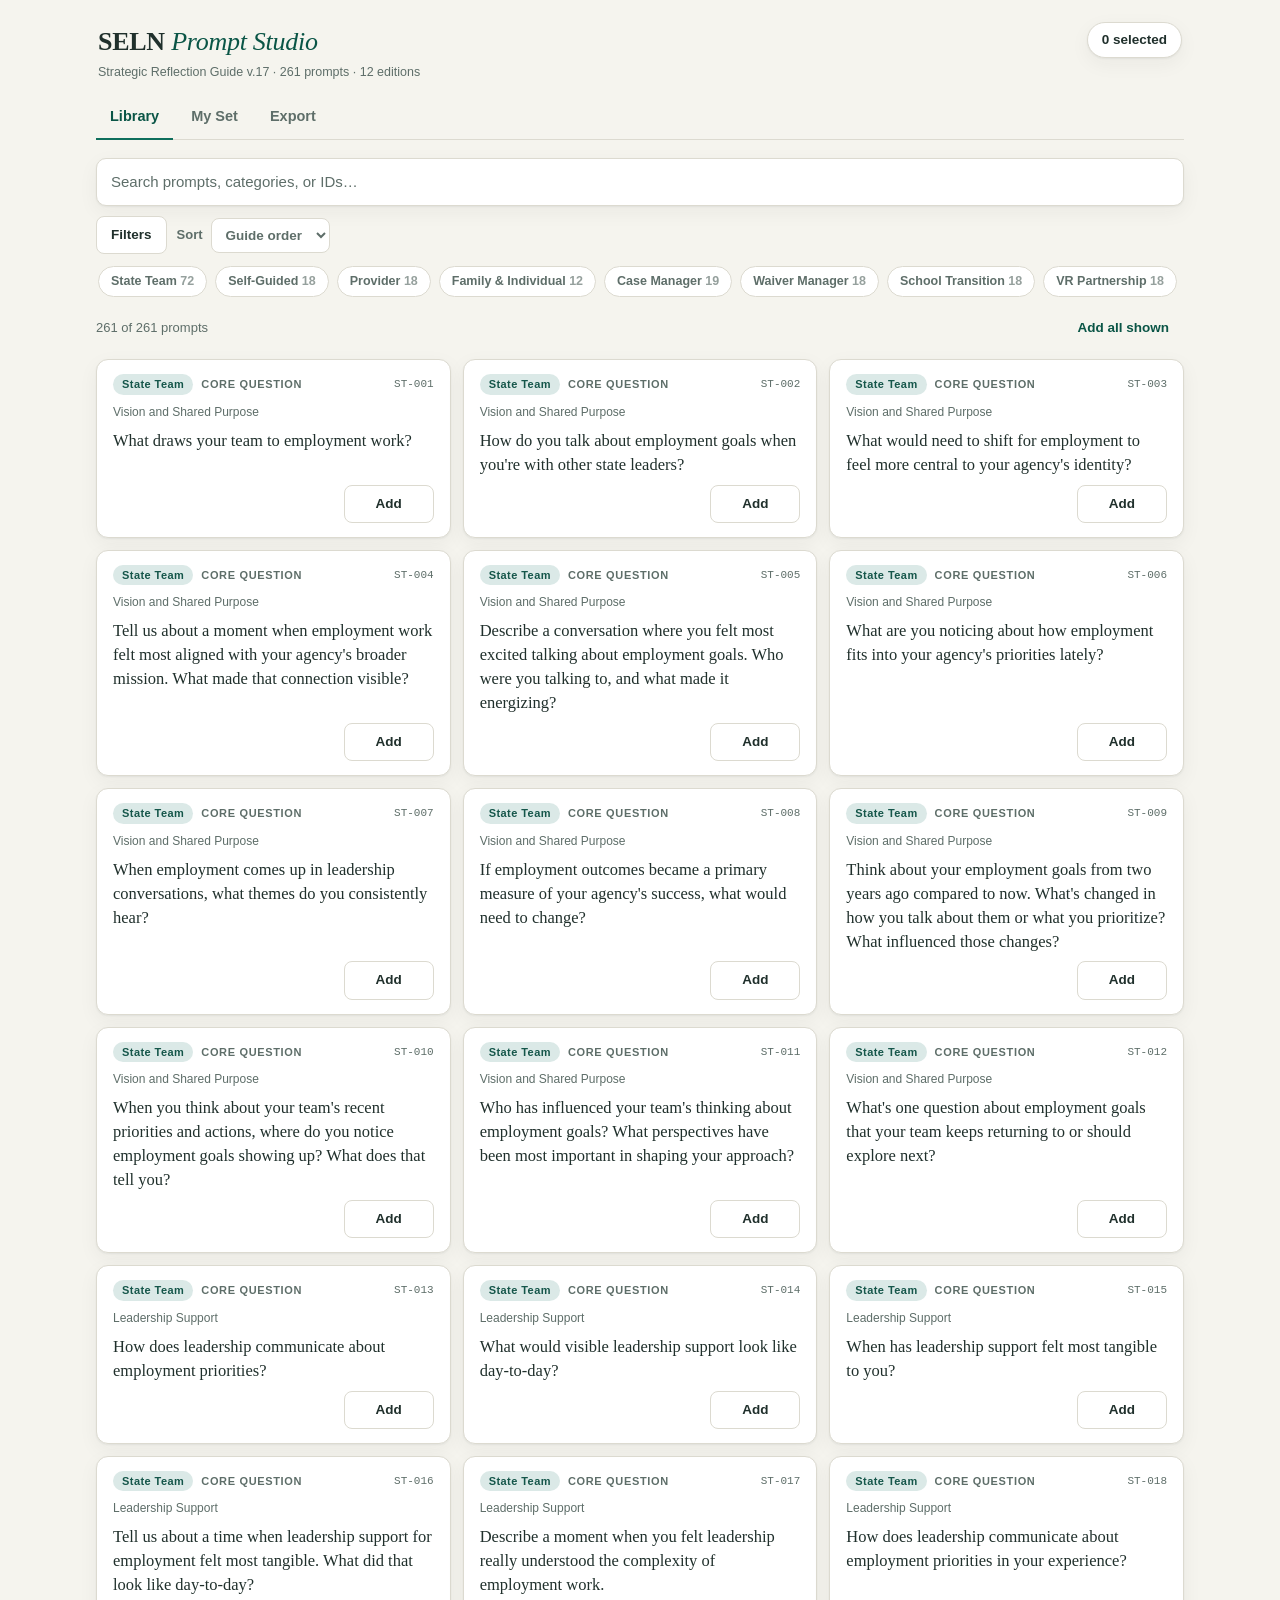
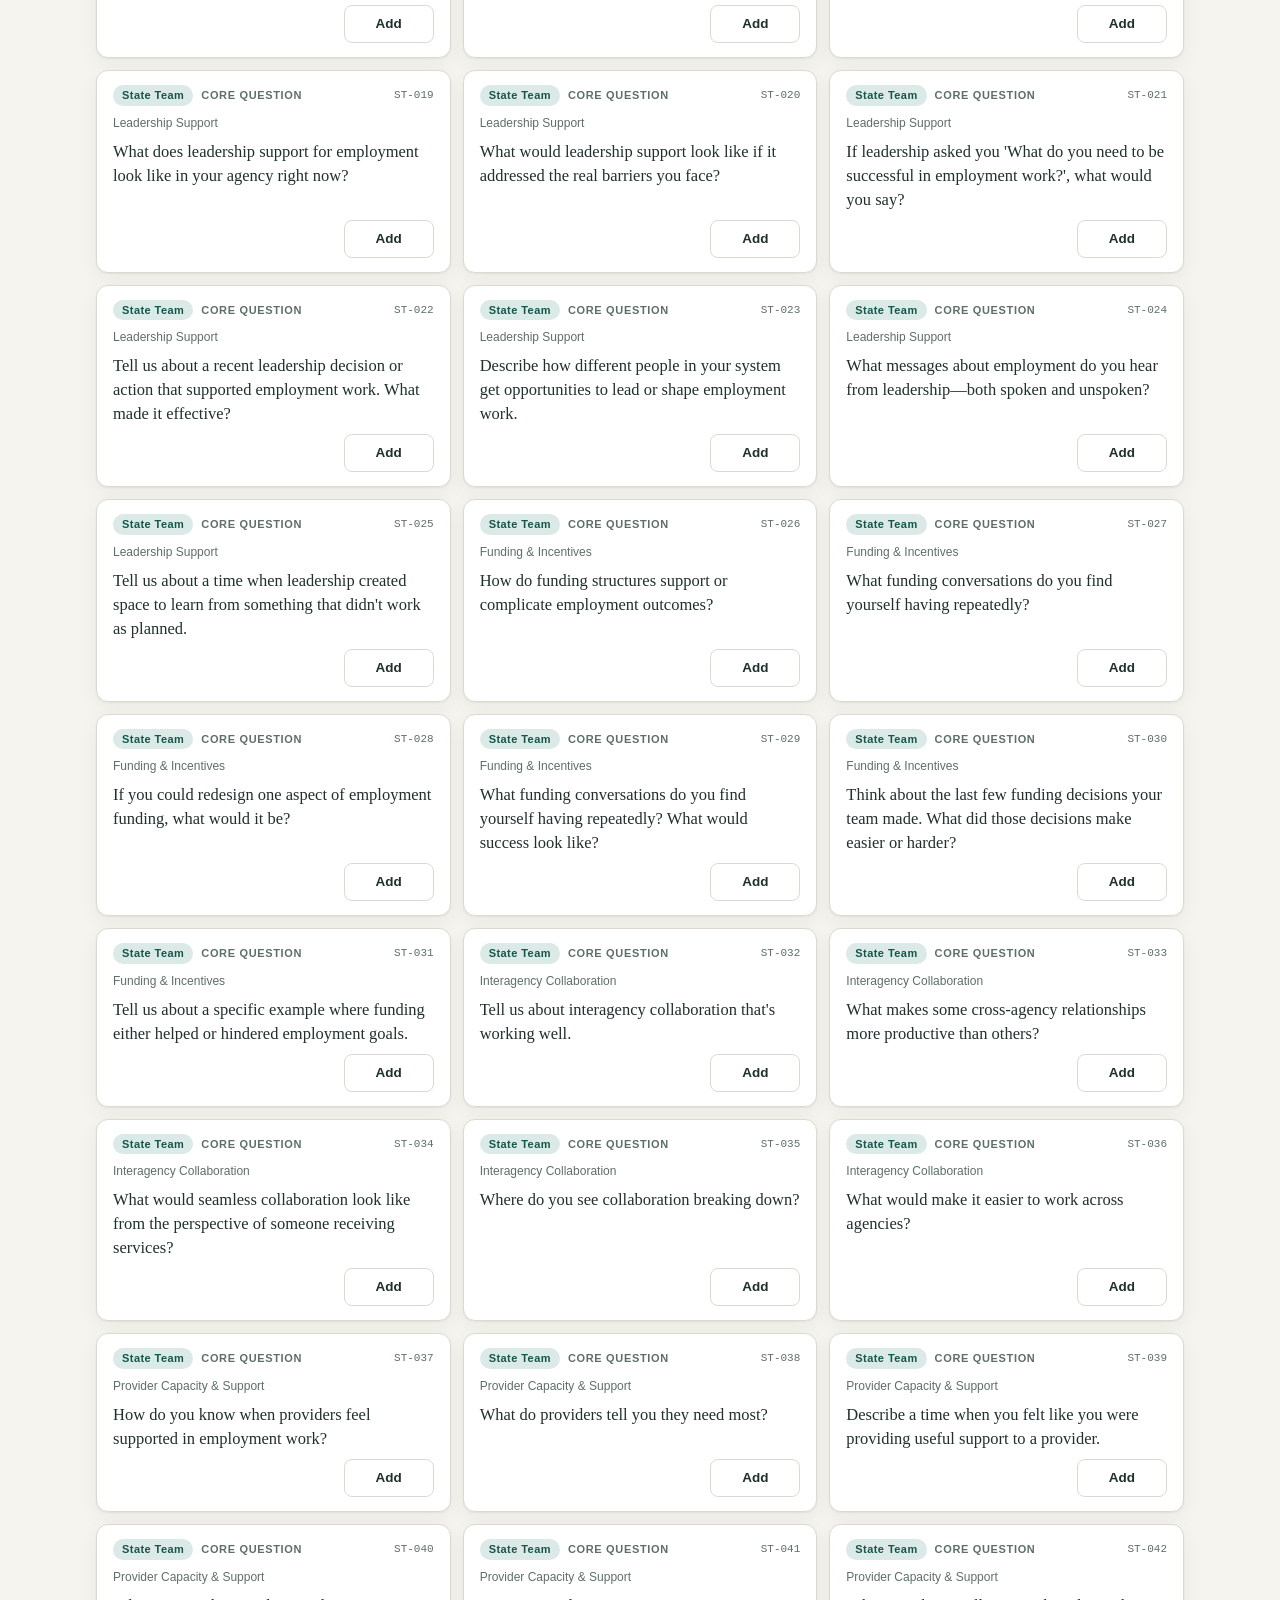
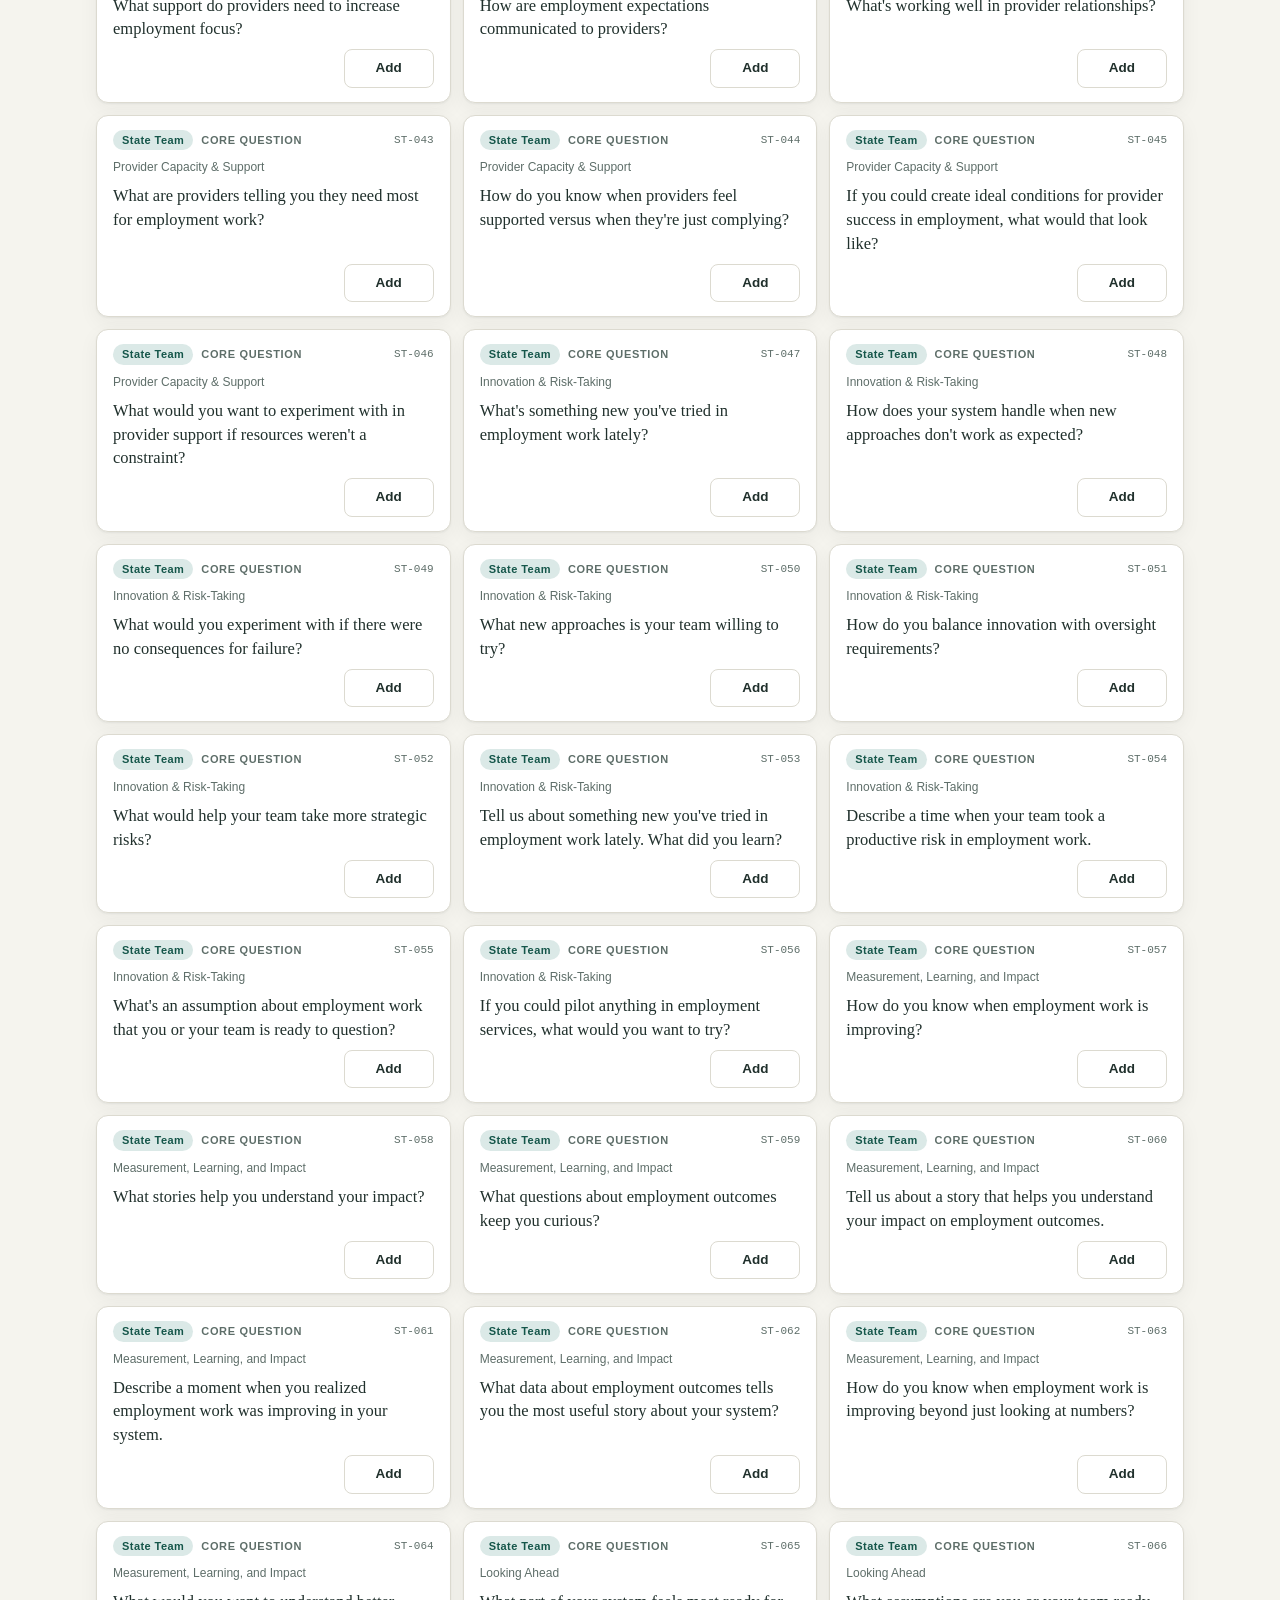
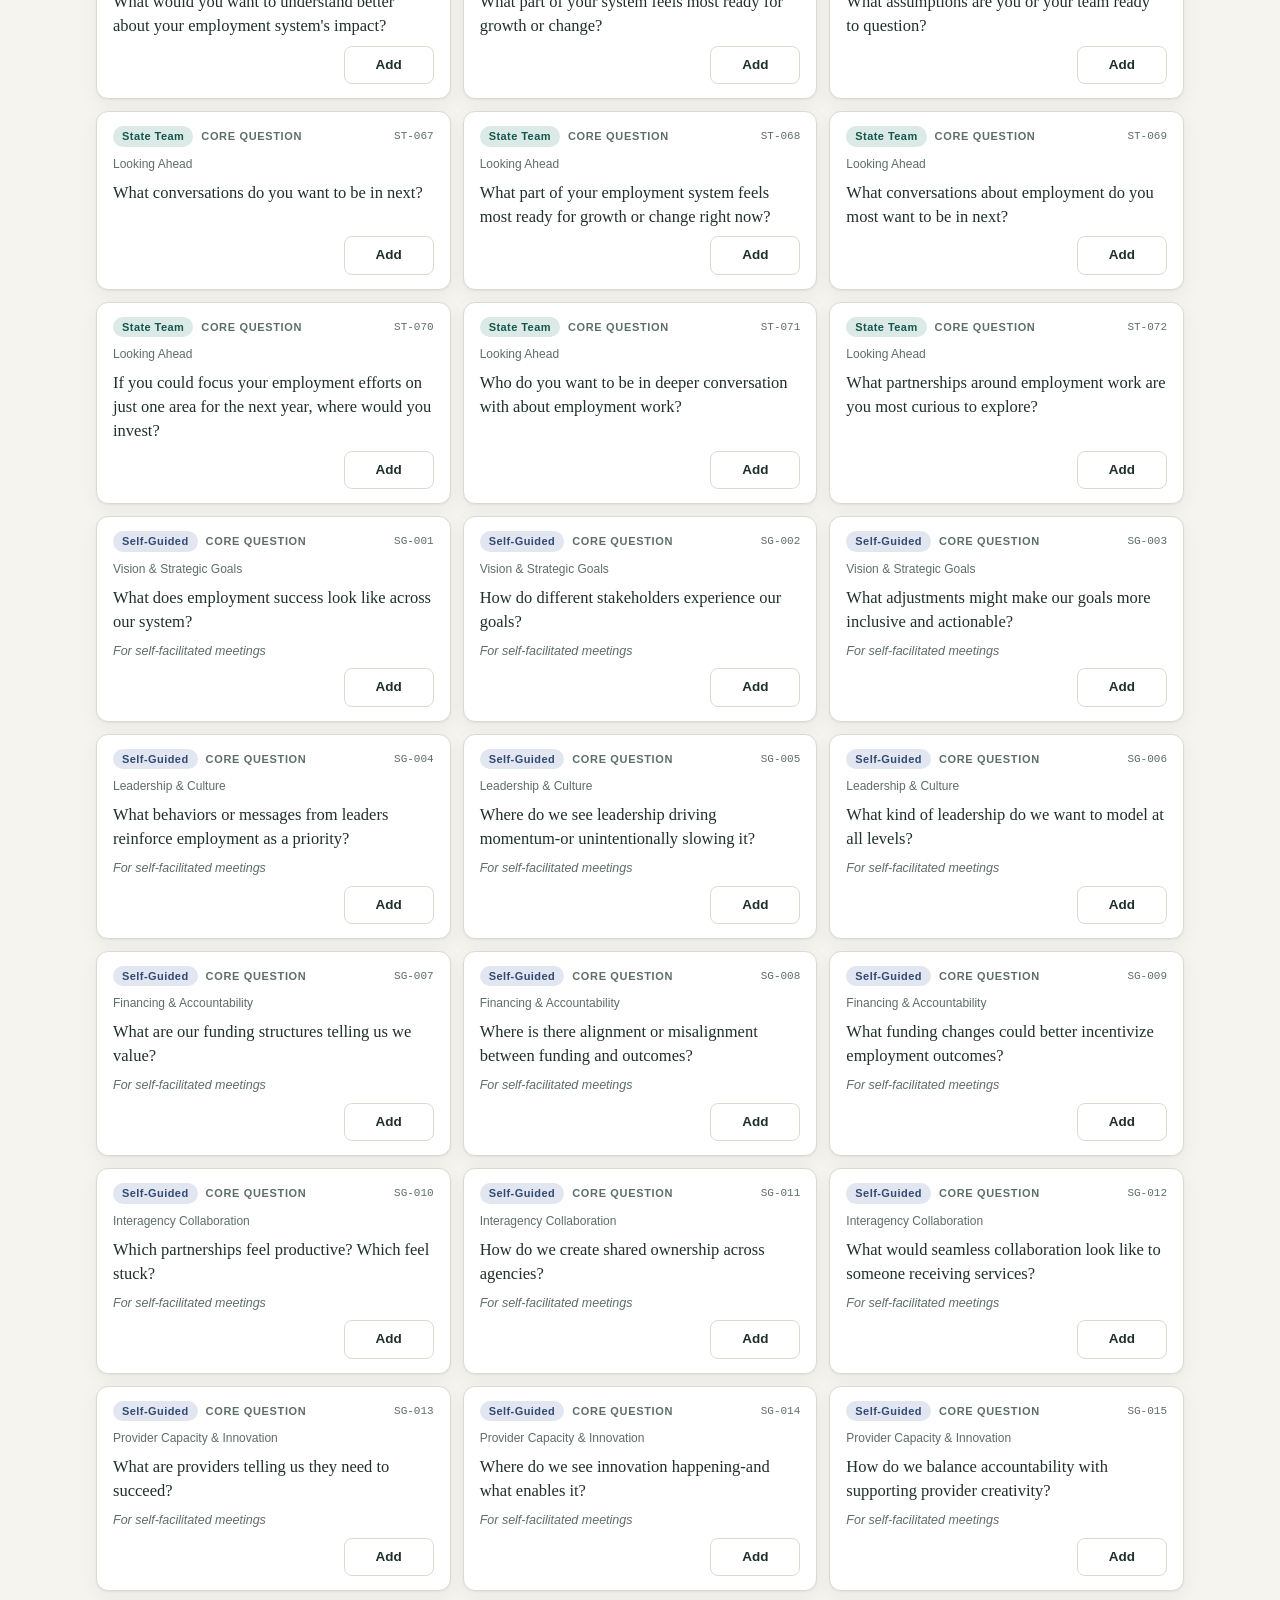
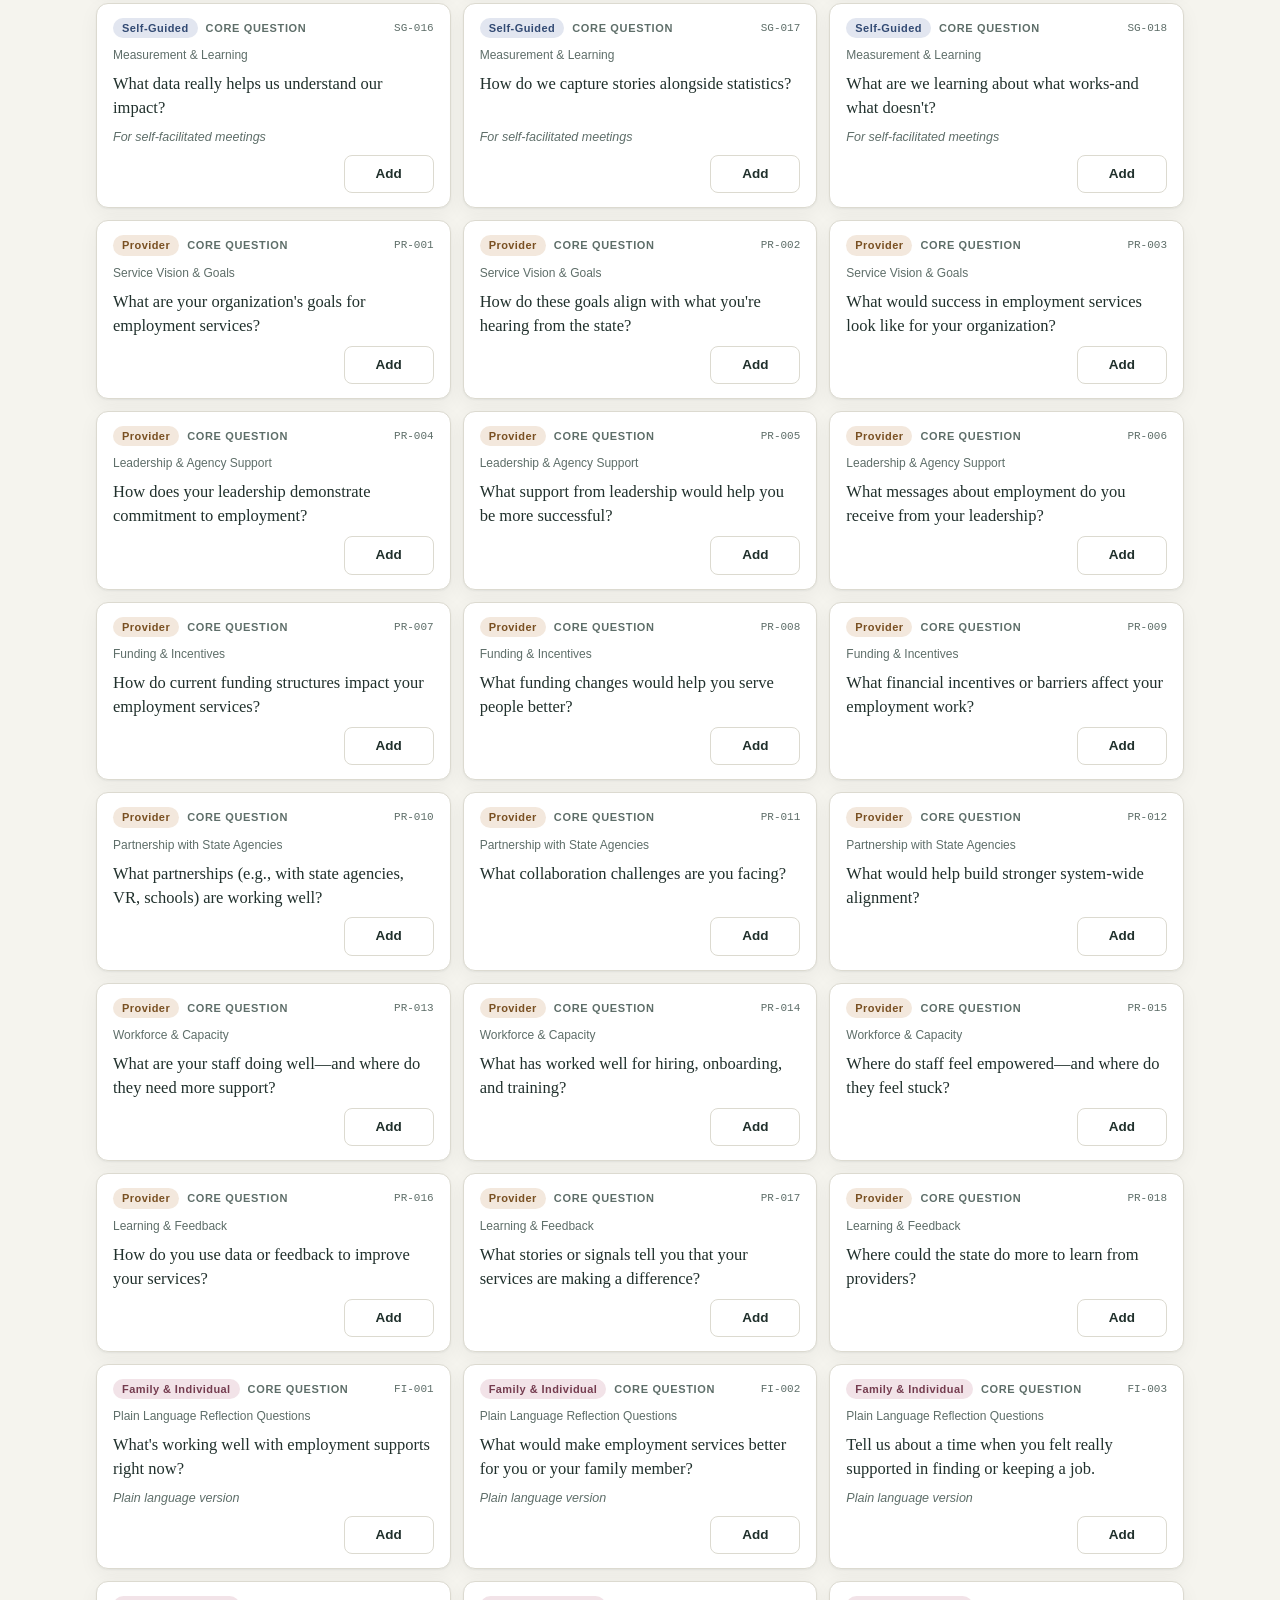
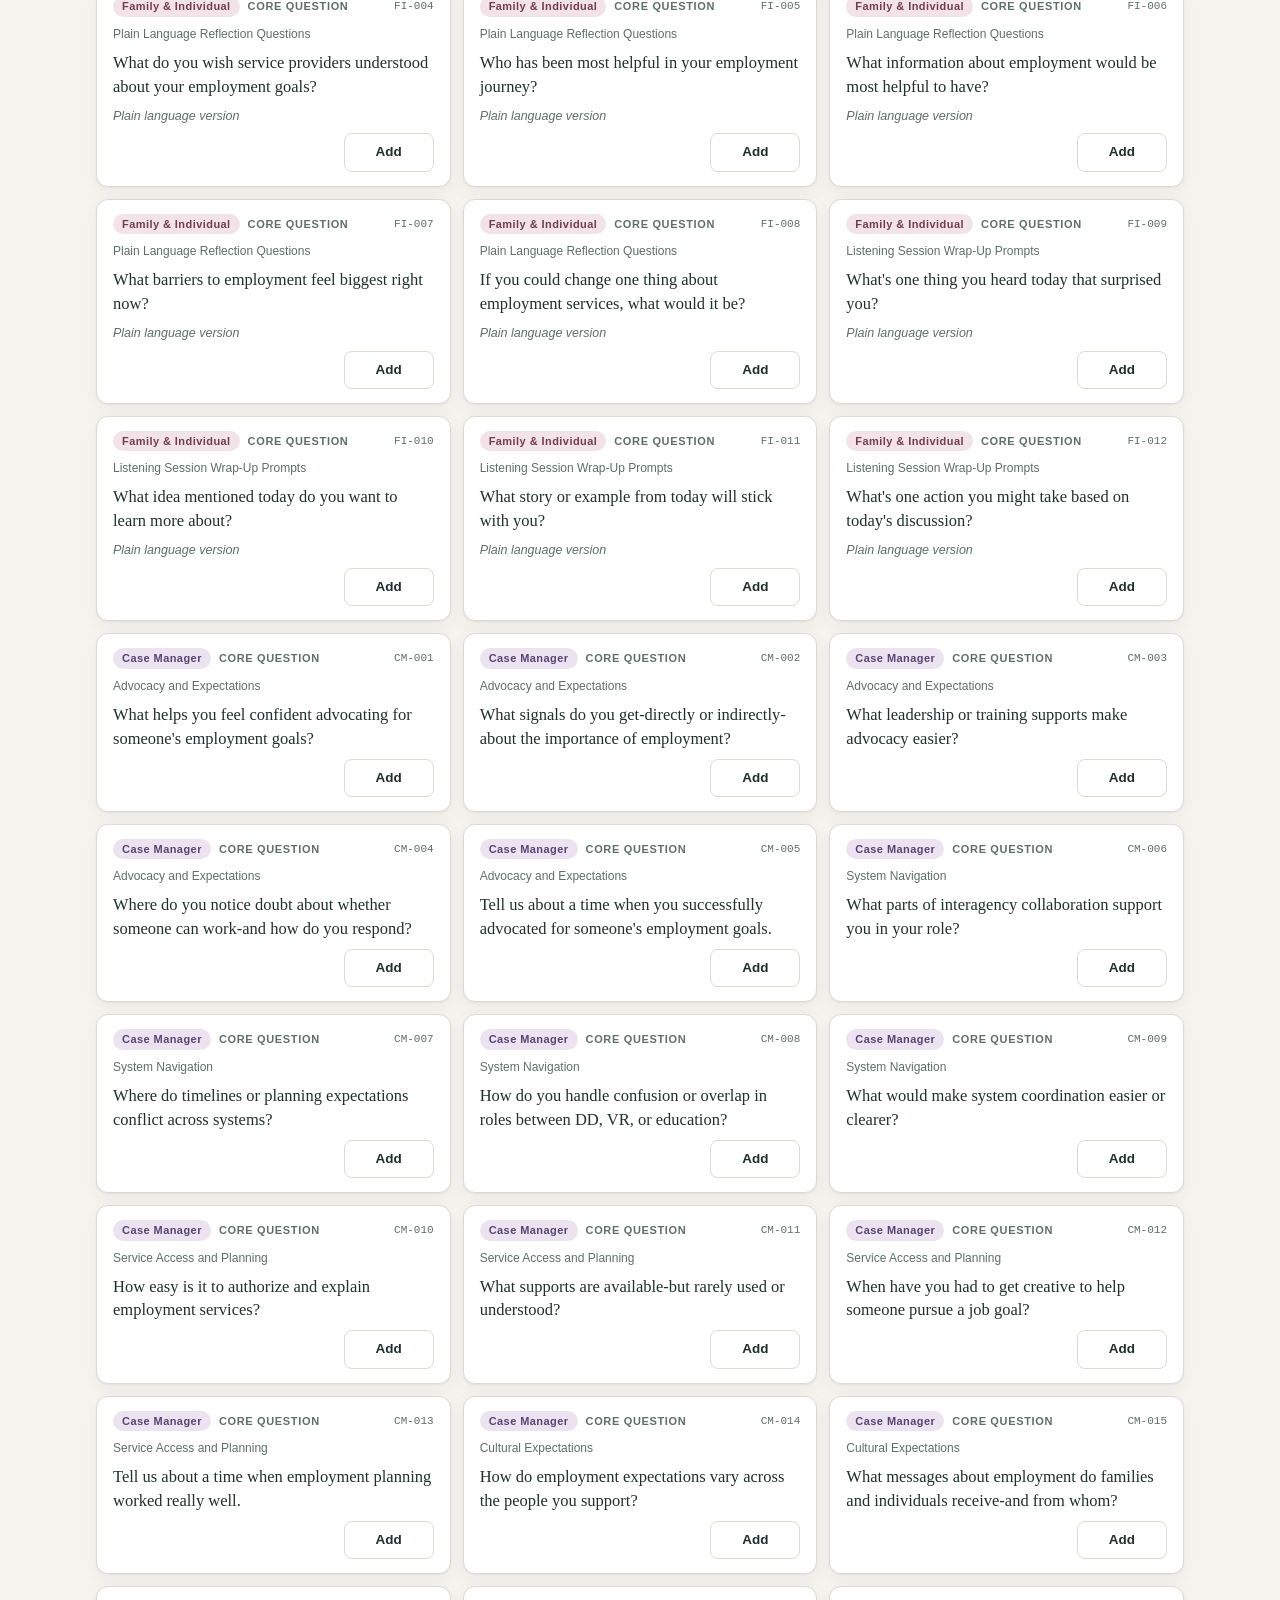
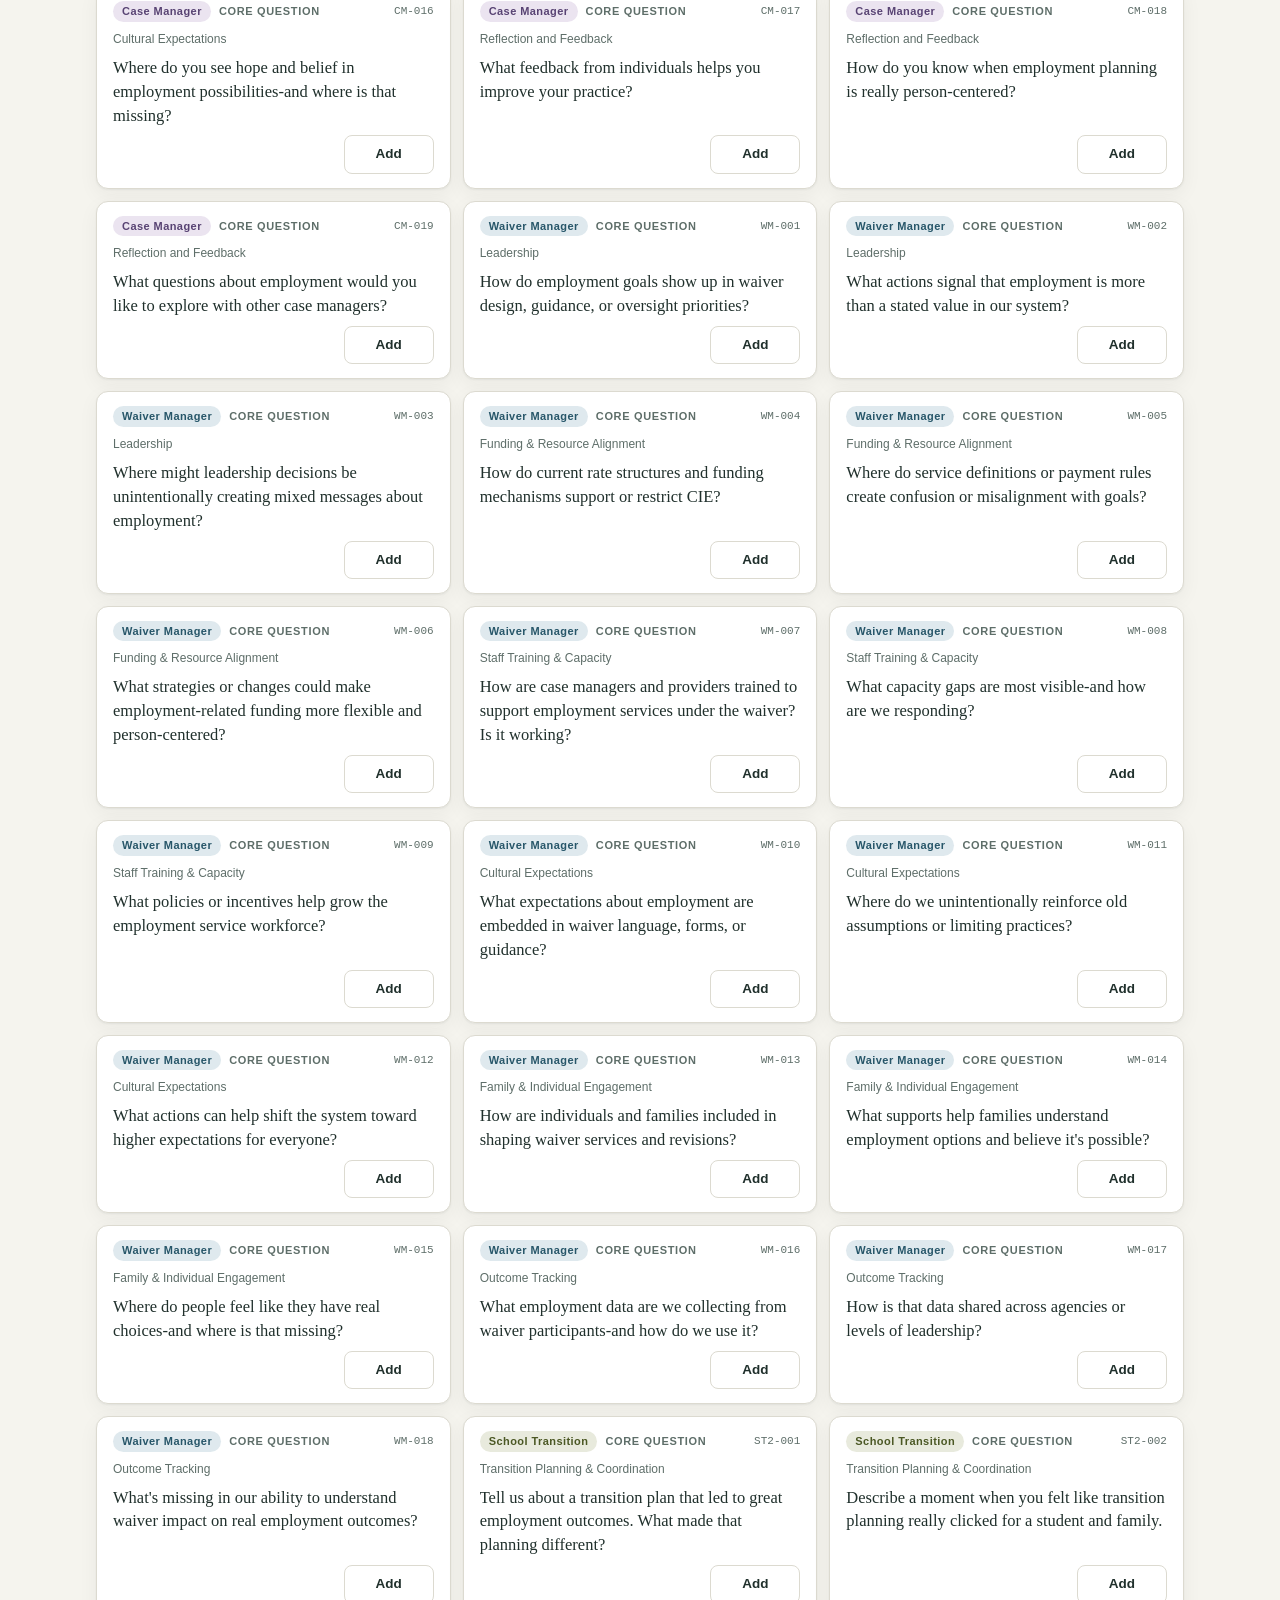
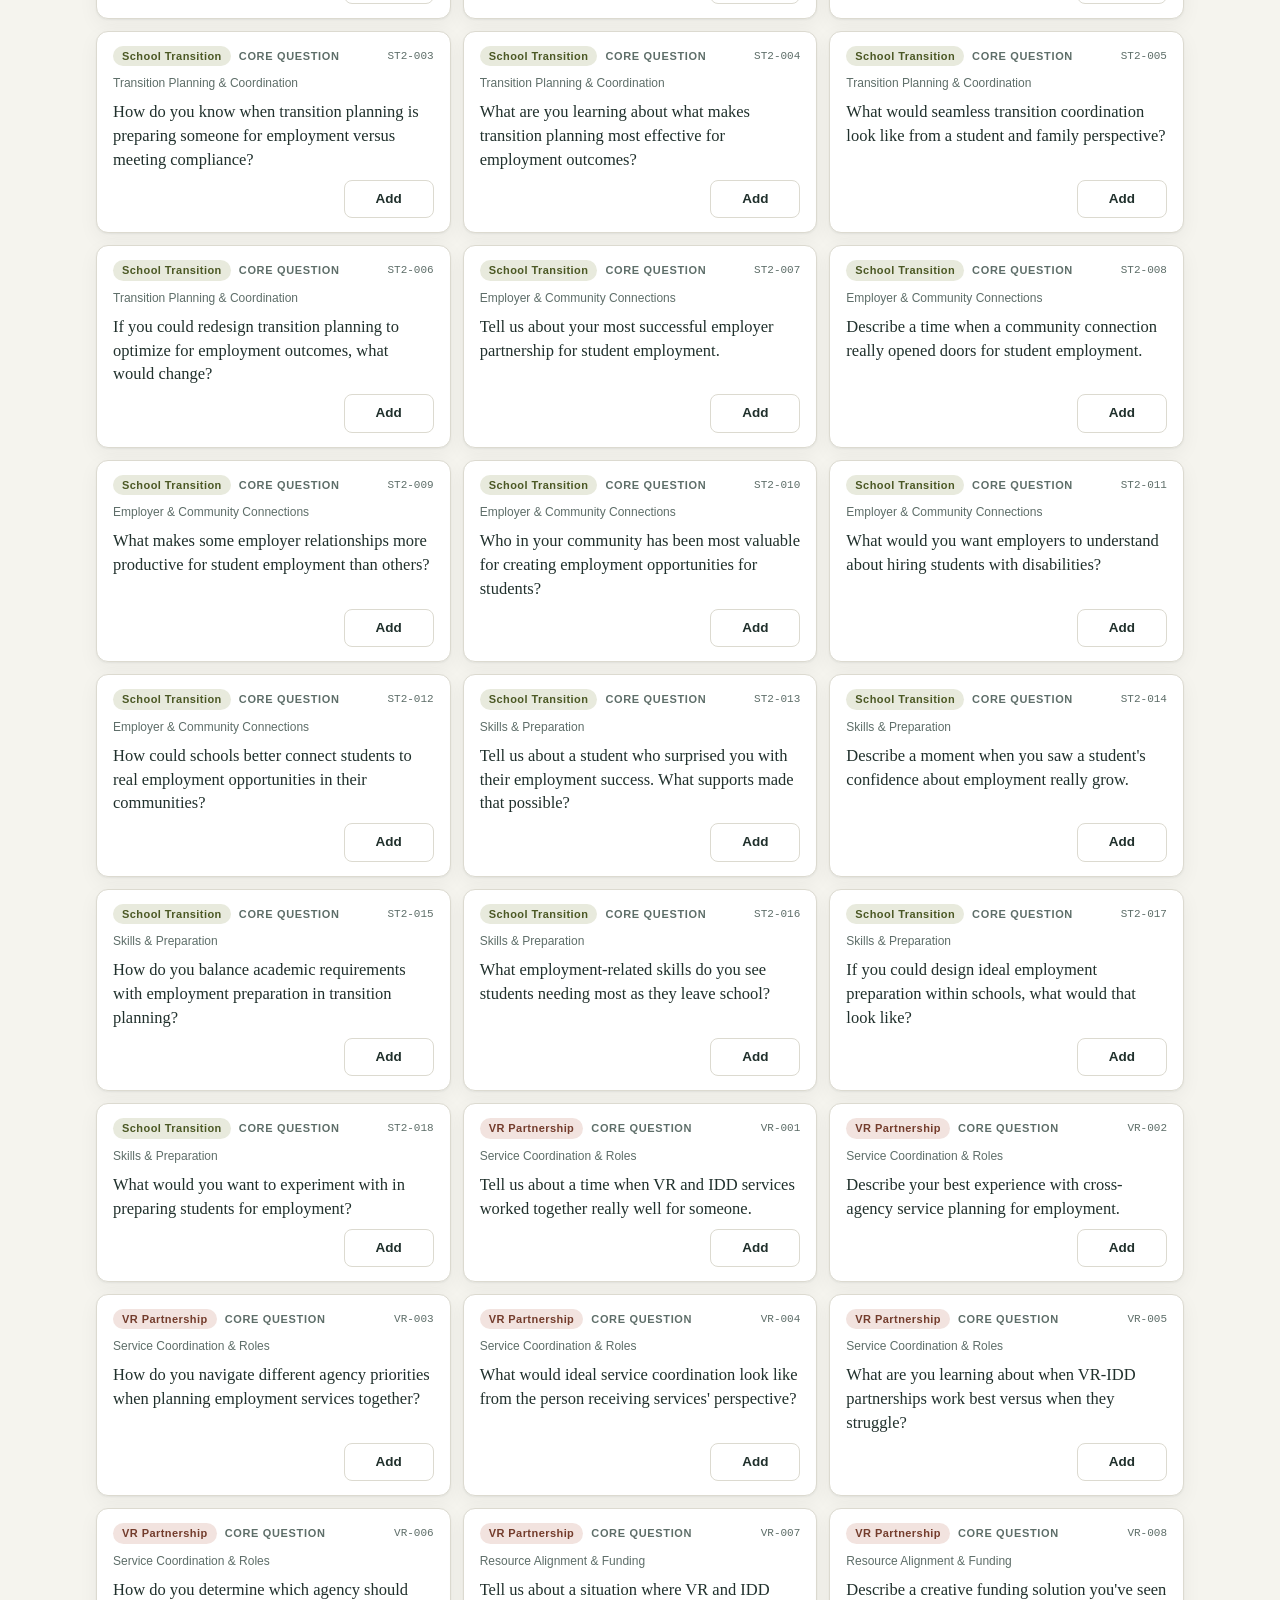
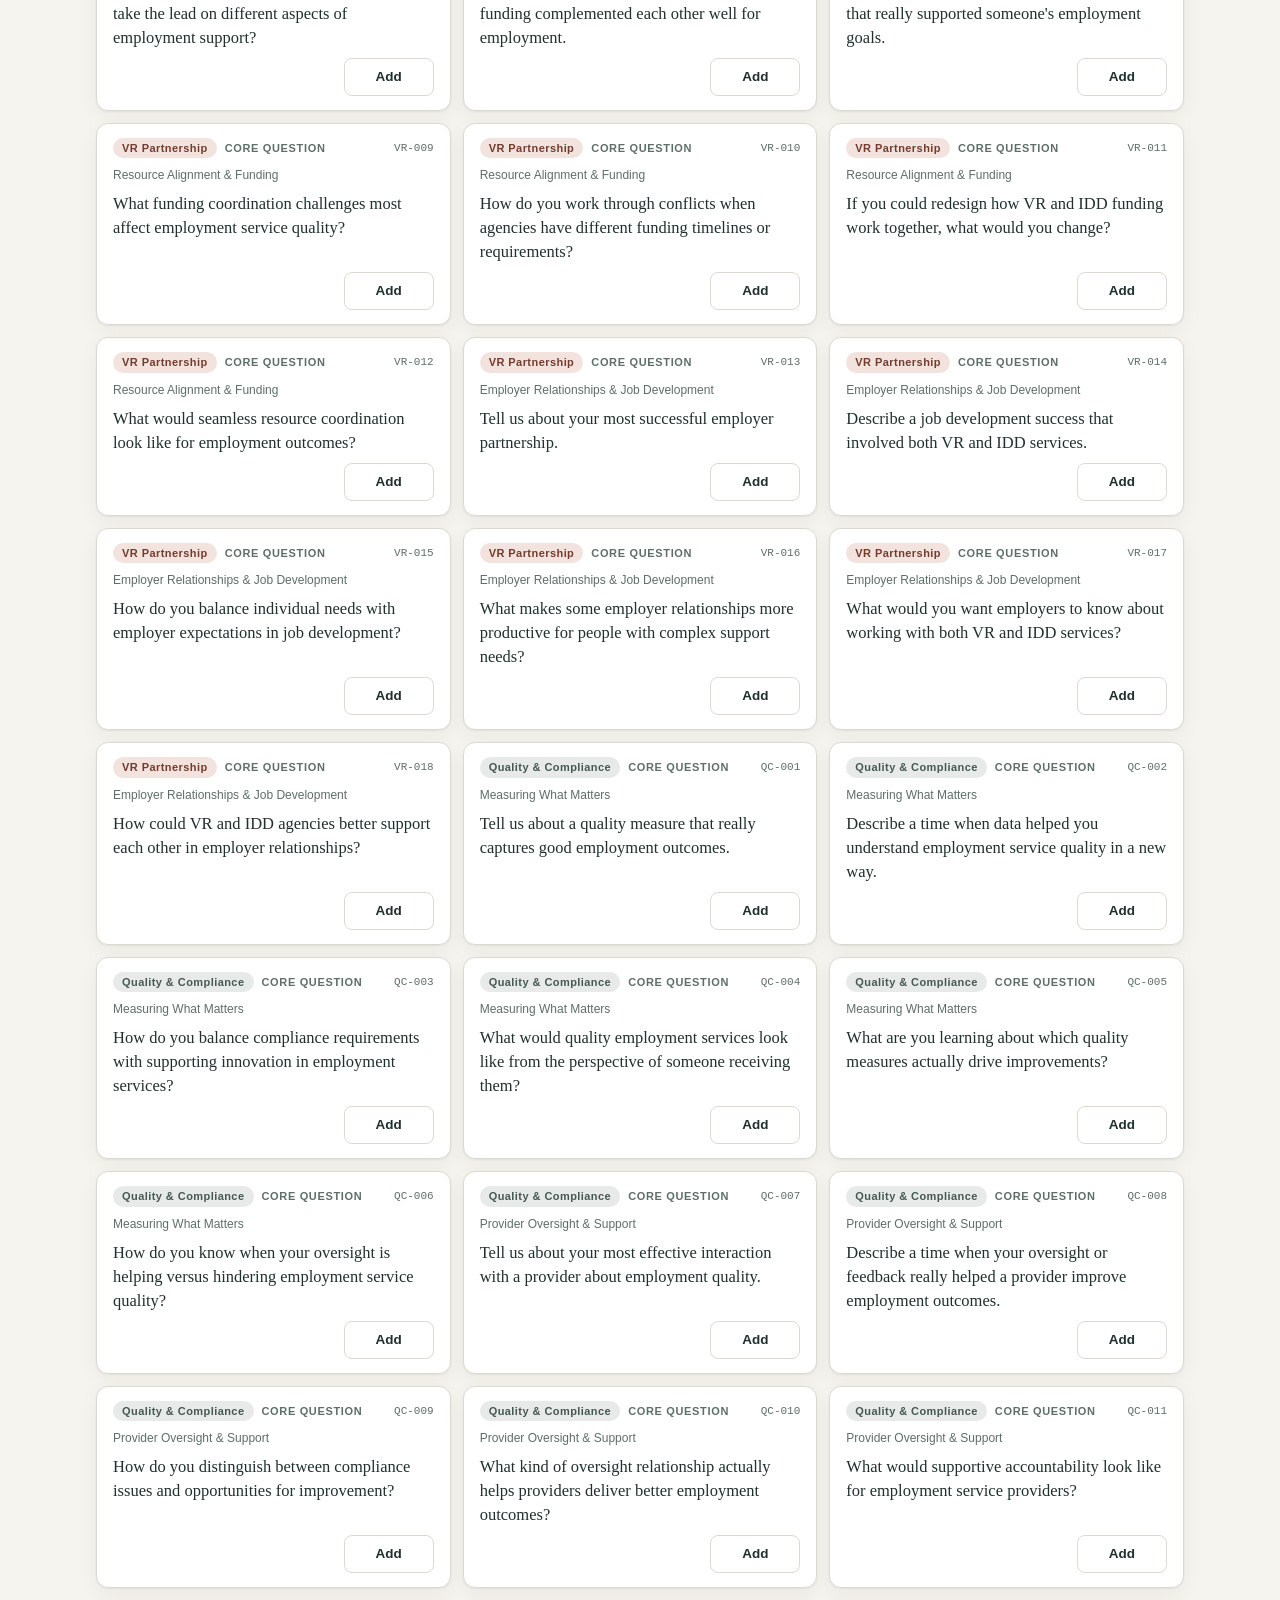
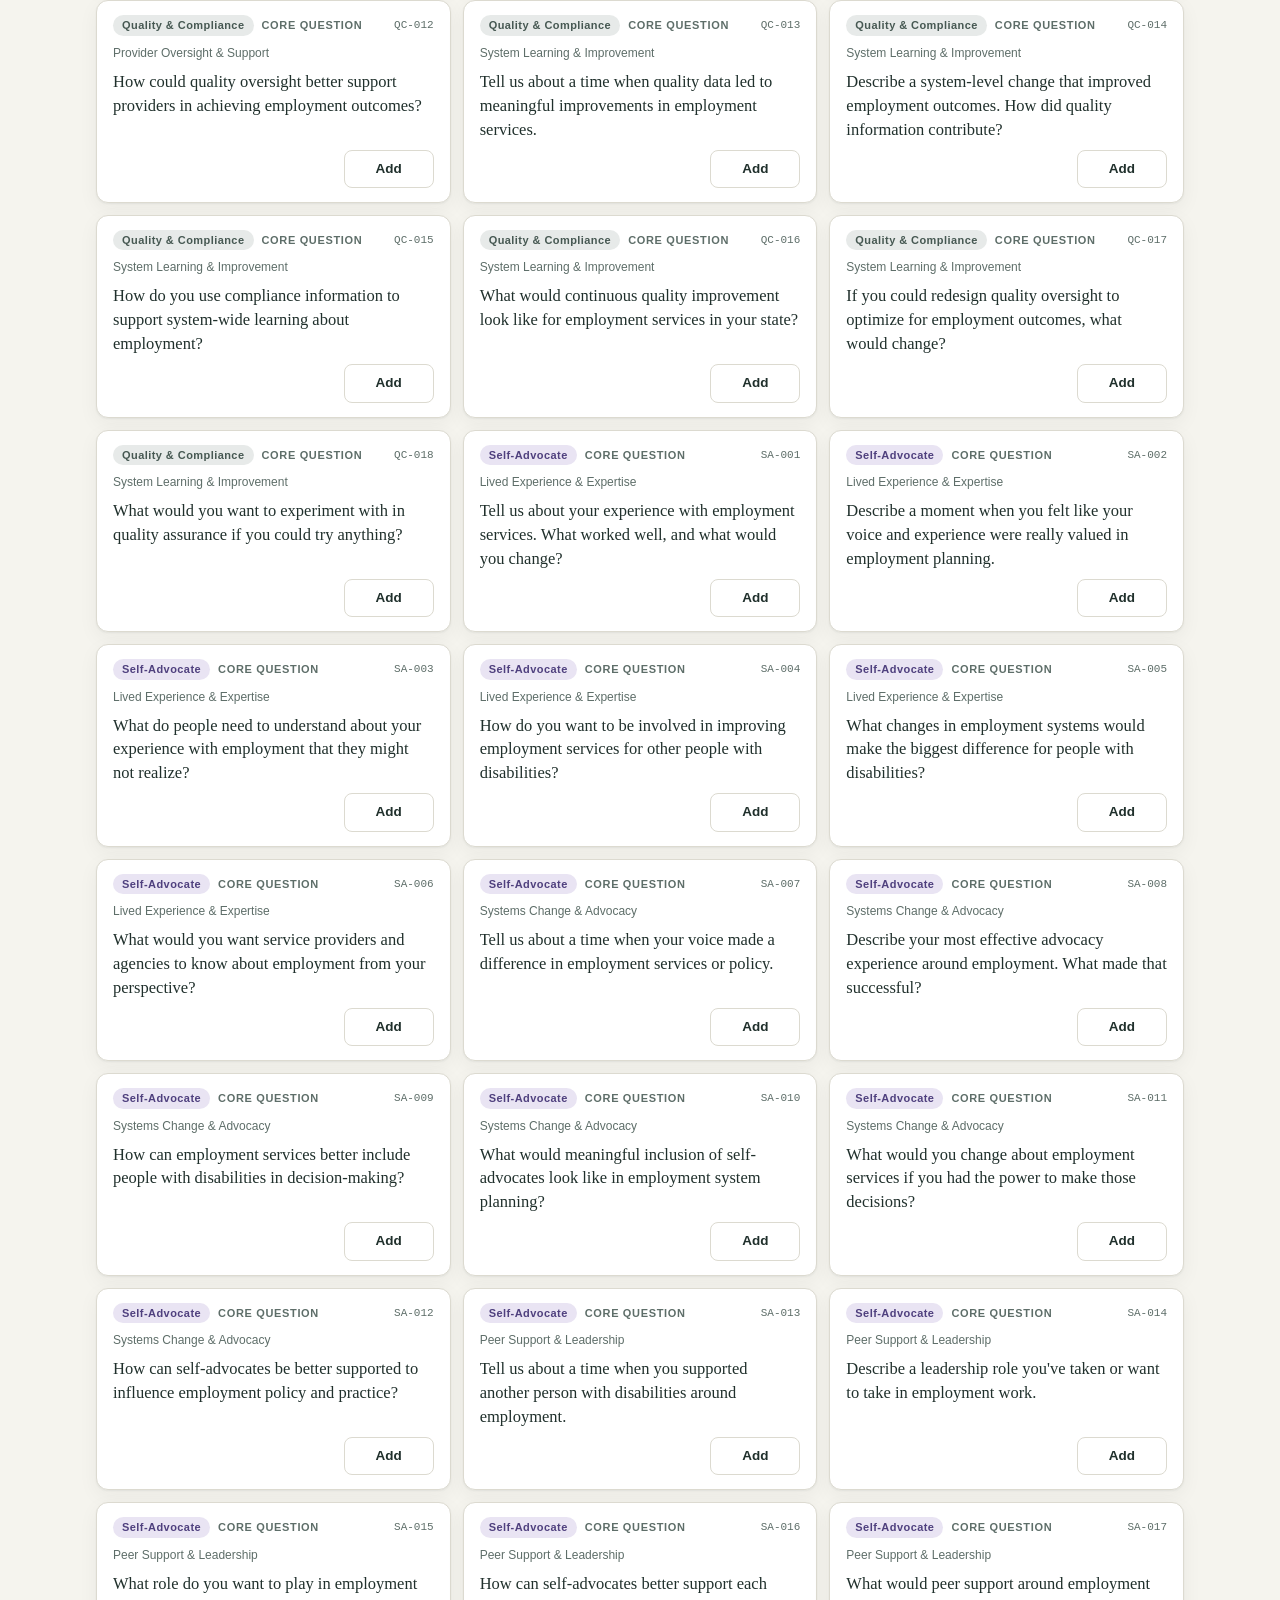
==== index.html @ 2772e8ee "Add SELN Prompt Studio: browse, select, and export reflection prompts Single-file web app over the S" ====
<!doctype html>
<html lang="en">
<head>
<meta charset="utf-8">
<meta name="viewport" content="width=device-width, initial-scale=1">
<title>SELN Prompt Studio</title>
<style>
/* SELN Prompt Studio — design tokens + layout */

:root {
  --paper: #F5F4EE;
  --card: #FFFFFF;
  --ink: #20302C;
  --mute: #5E6E69;
  --line: #DCDAD0;
  --accent: #0E6E5C;
  --accent-strong: #0A5546;
  --accent-soft: rgba(14, 110, 92, 0.09);
  --amber: #B0641C;
  --danger: #A6432C;
  --shadow: 0 1px 2px rgba(32, 48, 44, 0.06), 0 6px 20px rgba(32, 48, 44, 0.05);
  --serif: Georgia, "Iowan Old Style", "Times New Roman", serif;
  --sans: -apple-system, BlinkMacSystemFont, "Segoe UI", Roboto, "Helvetica Neue", Arial, sans-serif;
  --mono: ui-monospace, "SF Mono", Menlo, Consolas, monospace;
}

@media (prefers-color-scheme: dark) {
  :root {
    --paper: #141917;
    --card: #1D2523;
    --ink: #E6ECE9;
    --mute: #93A39D;
    --line: #303B37;
    --accent: #4FBFA4;
    --accent-strong: #79D3BC;
    --accent-soft: rgba(79, 191, 164, 0.13);
    --amber: #D89A5A;
    --danger: #D97F66;
    --shadow: 0 1px 2px rgba(0, 0, 0, 0.35), 0 6px 20px rgba(0, 0, 0, 0.28);
  }
}

:root[data-theme="dark"] {
  --paper: #141917;
  --card: #1D2523;
  --ink: #E6ECE9;
  --mute: #93A39D;
  --line: #303B37;
  --accent: #4FBFA4;
  --accent-strong: #79D3BC;
  --accent-soft: rgba(79, 191, 164, 0.13);
  --amber: #D89A5A;
  --danger: #D97F66;
  --shadow: 0 1px 2px rgba(0, 0, 0, 0.35), 0 6px 20px rgba(0, 0, 0, 0.28);
}

:root[data-theme="light"] {
  --paper: #F5F4EE;
  --card: #FFFFFF;
  --ink: #20302C;
  --mute: #5E6E69;
  --line: #DCDAD0;
  --accent: #0E6E5C;
  --accent-strong: #0A5546;
  --accent-soft: rgba(14, 110, 92, 0.09);
  --amber: #B0641C;
  --danger: #A6432C;
  --shadow: 0 1px 2px rgba(32, 48, 44, 0.06), 0 6px 20px rgba(32, 48, 44, 0.05);
}

* { box-sizing: border-box; }

/* keep the hidden attribute authoritative even when a rule sets display */
[hidden] { display: none !important; }

html, body { margin: 0; padding: 0; }

body {
  background: var(--paper);
  color: var(--ink);
  font-family: var(--sans);
  font-size: 15px;
  line-height: 1.5;
  -webkit-font-smoothing: antialiased;
}

button, input, select, textarea { font: inherit; color: inherit; }

:focus-visible { outline: 2px solid var(--accent); outline-offset: 2px; }

@media (prefers-reduced-motion: reduce) {
  *, *::before, *::after { transition: none !important; animation: none !important; }
}

.shell { max-width: 1120px; margin: 0 auto; padding: 0 16px 96px; }

/* ---------- header + tabs ---------- */

.top {
  display: flex;
  align-items: flex-start;
  justify-content: space-between;
  gap: 12px;
  padding: 22px 2px 14px;
}

.brand-name {
  font-family: var(--serif);
  font-size: 26px;
  font-weight: 700;
  letter-spacing: -0.01em;
}

.brand-name em { font-style: italic; font-weight: 400; color: var(--accent-strong); }

.brand-sub { font-size: 12.5px; color: var(--mute); margin-top: 2px; }

.count-pill {
  border: 1px solid var(--line);
  background: var(--card);
  border-radius: 999px;
  padding: 7px 14px;
  font-weight: 600;
  font-size: 13.5px;
  cursor: pointer;
  white-space: nowrap;
  box-shadow: var(--shadow);
}

.count-pill.has-items { border-color: var(--accent); color: var(--accent-strong); }

.tabs {
  display: flex;
  gap: 4px;
  border-bottom: 1px solid var(--line);
  margin-bottom: 18px;
}

.tab {
  appearance: none;
  border: 0;
  background: none;
  padding: 10px 14px;
  font-weight: 600;
  font-size: 14.5px;
  color: var(--mute);
  cursor: pointer;
  border-bottom: 2.5px solid transparent;
  margin-bottom: -1px;
  transition: color 0.15s;
}

.tab:hover { color: var(--ink); }

.tab.is-active { color: var(--accent-strong); border-bottom-color: var(--accent); }

.tab-count {
  display: inline-block;
  min-width: 20px;
  margin-left: 6px;
  padding: 0 6px;
  border-radius: 999px;
  background: var(--accent);
  color: #fff;
  font-size: 11.5px;
  line-height: 20px;
  text-align: center;
}

:root[data-theme="dark"] .tab-count { color: #10201B; }
@media (prefers-color-scheme: dark) { :root:not([data-theme="light"]) .tab-count { color: #10201B; } }

/* ---------- shared controls ---------- */

.btn {
  appearance: none;
  border: 1px solid var(--line);
  background: var(--card);
  color: var(--ink);
  border-radius: 8px;
  padding: 8px 14px;
  font-size: 13.5px;
  font-weight: 600;
  cursor: pointer;
  transition: border-color 0.15s, background 0.15s;
}

.btn:hover { border-color: var(--accent); }

.btn-primary {
  background: var(--accent);
  border-color: var(--accent);
  color: #fff;
}

:root[data-theme="dark"] .btn-primary { color: #10201B; }
@media (prefers-color-scheme: dark) { :root:not([data-theme="light"]) .btn-primary { color: #10201B; } }

.btn-primary:hover { background: var(--accent-strong); border-color: var(--accent-strong); }

.btn-ghost { border-color: transparent; background: none; color: var(--accent-strong); }

.btn-danger-ghost { border-color: transparent; background: none; color: var(--danger); }

.btn-big { padding: 12px 22px; font-size: 15px; }

.btn:disabled { opacity: 0.45; cursor: not-allowed; }

.icon-btn { padding: 6px 10px; line-height: 1; }

.select {
  border: 1px solid var(--line);
  background: var(--card);
  border-radius: 8px;
  padding: 8px 10px;
  font-size: 13.5px;
}

.view-title { font-family: var(--serif); font-size: 24px; margin: 4px 0 2px; }

.view-sub { color: var(--mute); font-size: 13.5px; margin: 0 0 16px; }

/* ---------- library controls ---------- */

.search {
  width: 100%;
  border: 1px solid var(--line);
  background: var(--card);
  border-radius: 10px;
  padding: 12px 14px;
  font-size: 15px;
  box-shadow: var(--shadow);
}

.search::placeholder { color: var(--mute); }

.control-row {
  display: flex;
  align-items: center;
  gap: 10px;
  flex-wrap: wrap;
  margin-top: 10px;
}

.sort-label {
  display: inline-flex;
  align-items: center;
  gap: 8px;
  font-size: 13px;
  color: var(--mute);
  font-weight: 600;
}

.mini-count {
  display: inline-block;
  margin-left: 6px;
  min-width: 18px;
  padding: 0 5px;
  border-radius: 999px;
  background: var(--amber);
  color: #fff;
  font-size: 11px;
  line-height: 18px;
}

.chips {
  display: flex;
  gap: 8px;
  overflow-x: auto;
  padding: 12px 2px 4px;
  scrollbar-width: thin;
}

.chip {
  --ed: var(--mute);
  flex: 0 0 auto;
  border: 1px solid var(--line);
  background: var(--card);
  border-radius: 999px;
  padding: 5px 12px;
  font-size: 12.5px;
  font-weight: 600;
  cursor: pointer;
  color: var(--mute);
  transition: border-color 0.15s, color 0.15s, background 0.15s;
}

.chip.is-on {
  background: color-mix(in srgb, var(--ed) 16%, var(--card));
  border-color: color-mix(in srgb, var(--ed) 55%, var(--card));
  color: color-mix(in srgb, var(--ed) 62%, var(--ink));
}

.result-row {
  display: flex;
  align-items: center;
  justify-content: space-between;
  gap: 10px;
  margin: 8px 0 12px;
}

.result-count { font-size: 13px; color: var(--mute); font-variant-numeric: tabular-nums; }

/* ---------- prompt cards ---------- */

.cards {
  display: grid;
  grid-template-columns: repeat(auto-fill, minmax(310px, 1fr));
  gap: 12px;
}

.pcard {
  background: var(--card);
  border: 1px solid var(--line);
  border-radius: 12px;
  padding: 14px 16px;
  display: flex;
  flex-direction: column;
  gap: 8px;
  box-shadow: var(--shadow);
}

.pcard.is-selected { border-color: var(--accent); }

.pcard-head {
  display: flex;
  align-items: center;
  gap: 8px;
  flex-wrap: wrap;
}

.badge {
  --ed: var(--mute);
  display: inline-block;
  padding: 2px 9px;
  border-radius: 999px;
  font-size: 11px;
  font-weight: 700;
  letter-spacing: 0.04em;
  background: color-mix(in srgb, var(--ed) 15%, var(--card));
  color: color-mix(in srgb, var(--ed) 62%, var(--ink));
}

.ttag {
  font-size: 11px;
  font-weight: 600;
  letter-spacing: 0.06em;
  text-transform: uppercase;
  color: var(--mute);
}

.pid { margin-left: auto; font-family: var(--mono); font-size: 11px; color: var(--mute); }

.pcard-cat { font-size: 12px; color: var(--mute); }

.pcard-text {
  font-family: var(--serif);
  font-size: 16.5px;
  line-height: 1.45;
  margin: 0;
  flex: 1;
}

.pcard-note { font-size: 12.5px; font-style: italic; color: var(--mute); margin: 0; }

.pcard-foot { display: flex; justify-content: flex-end; }

.add-btn { min-width: 90px; }

.add-btn.is-added {
  background: var(--accent-soft);
  border-color: var(--accent);
  color: var(--accent-strong);
}

.lib-empty { color: var(--mute); padding: 40px 8px; text-align: center; grid-column: 1 / -1; }

/* ---------- My Set ---------- */

.empty {
  background: var(--card);
  border: 1px dashed var(--line);
  border-radius: 12px;
  padding: 36px 20px;
  text-align: center;
}

.empty p { margin: 0 0 8px; font-weight: 600; }

.empty .empty-sub { font-weight: 400; color: var(--mute); font-size: 13.5px; max-width: 46ch; margin: 0 auto 16px; }

.set-list { list-style: none; margin: 0; padding: 0; display: flex; flex-direction: column; gap: 10px; }

.set-item {
  background: var(--card);
  border: 1px solid var(--line);
  border-radius: 12px;
  padding: 12px 14px;
  box-shadow: var(--shadow);
}

.set-item.dragging { opacity: 0.5; }

.item-head { display: flex; align-items: center; gap: 8px; flex-wrap: wrap; }

.drag-handle { cursor: grab; color: var(--mute); font-size: 15px; padding: 0 2px; user-select: none; touch-action: none; }

.item-num {
  font-family: var(--mono);
  font-size: 12px;
  font-weight: 700;
  color: var(--accent-strong);
  min-width: 22px;
}

.item-text {
  font-family: var(--serif);
  font-size: 16px;
  line-height: 1.45;
  margin: 8px 0 4px;
}

.item-srcnote { font-size: 12.5px; font-style: italic; color: var(--mute); margin: 0 0 6px; }

.item-note {
  width: 100%;
  border: 1px solid var(--line);
  border-radius: 8px;
  background: var(--paper);
  padding: 7px 10px;
  font-size: 13px;
  margin-top: 4px;
  resize: vertical;
  min-height: 34px;
}

.item-note::placeholder { color: var(--mute); }

.item-actions { display: flex; gap: 6px; margin-top: 8px; flex-wrap: wrap; }

.item-actions .btn { padding: 5px 10px; font-size: 12.5px; }

.item-edit { margin-top: 8px; }

.item-edit textarea {
  width: 100%;
  border: 1px solid var(--accent);
  border-radius: 8px;
  background: var(--paper);
  padding: 8px 10px;
  font-family: var(--serif);
  font-size: 15px;
  min-height: 72px;
  resize: vertical;
}

.form-row { display: flex; gap: 8px; margin-top: 10px; }

.set-actions { display: flex; gap: 8px; flex-wrap: wrap; margin-top: 16px; }

.custom-form {
  background: var(--card);
  border: 1px solid var(--accent);
  border-radius: 12px;
  padding: 16px;
  margin-top: 12px;
}

/* ---------- forms / export ---------- */

.fld { display: flex; flex-direction: column; gap: 4px; margin-bottom: 12px; flex: 1; }

.fld > span {
  font-size: 11.5px;
  font-weight: 700;
  letter-spacing: 0.05em;
  text-transform: uppercase;
  color: var(--mute);
}

.fld input, .fld textarea, .fld select {
  border: 1px solid var(--line);
  border-radius: 8px;
  background: var(--paper);
  padding: 9px 11px;
  font-size: 14px;
}

.fld-row { display: flex; gap: 12px; flex-wrap: wrap; }

.export-grid {
  display: grid;
  grid-template-columns: repeat(auto-fit, minmax(290px, 1fr));
  gap: 14px;
  align-items: start;
}

.panel {
  background: var(--card);
  border: 1px solid var(--line);
  border-radius: 12px;
  padding: 16px 18px;
  margin: 0;
  box-shadow: var(--shadow);
}

.panel legend {
  font-family: var(--serif);
  font-weight: 700;
  font-size: 16px;
  padding: 0 6px;
}

.formats { display: flex; flex-direction: column; gap: 8px; }

.format {
  display: grid;
  grid-template-columns: auto 1fr;
  grid-template-rows: auto auto;
  column-gap: 10px;
  align-items: center;
  border: 1px solid var(--line);
  border-radius: 10px;
  padding: 10px 12px;
  cursor: pointer;
  transition: border-color 0.15s, background 0.15s;
}

.format:has(input:checked) { border-color: var(--accent); background: var(--accent-soft); }

.format input { grid-row: 1 / 3; accent-color: var(--accent); }

.format b { font-size: 14px; }

.format span { grid-column: 2; font-size: 12.5px; color: var(--mute); }

.check {
  display: flex;
  align-items: center;
  gap: 9px;
  padding: 6px 0;
  font-size: 14px;
  cursor: pointer;
}

.check input { accent-color: var(--accent); width: 16px; height: 16px; }

.agenda-opts { border-top: 1px solid var(--line); margin-top: 10px; padding-top: 12px; }

.export-actions {
  display: flex;
  gap: 10px;
  align-items: center;
  flex-wrap: wrap;
  margin-top: 18px;
}

.export-hint { font-size: 12.5px; color: var(--mute); }

/* ---------- filter sheet ---------- */

.sheet-backdrop {
  position: fixed;
  inset: 0;
  background: rgba(18, 26, 24, 0.45);
  display: flex;
  align-items: flex-end;
  justify-content: center;
  z-index: 60;
}

.sheet {
  background: var(--card);
  width: 100%;
  max-width: 560px;
  max-height: 86vh;
  border-radius: 16px 16px 0 0;
  display: flex;
  flex-direction: column;
  box-shadow: var(--shadow);
}

@media (min-width: 700px) {
  .sheet-backdrop { align-items: center; }
  .sheet { border-radius: 16px; max-height: 80vh; }
}

.sheet-head {
  display: flex;
  align-items: center;
  gap: 10px;
  padding: 14px 18px;
  border-bottom: 1px solid var(--line);
}

.sheet-head b { font-size: 16px; margin-right: auto; }

.sheet-body { overflow-y: auto; padding: 8px 18px 14px; }

.sheet-foot { padding: 12px 18px; border-top: 1px solid var(--line); display: flex; justify-content: flex-end; }

.fgroup h3 {
  font-size: 11.5px;
  letter-spacing: 0.06em;
  text-transform: uppercase;
  color: var(--mute);
  margin: 14px 0 6px;
}

.fgroup .hint { text-transform: none; letter-spacing: 0; font-weight: 400; }

.checks { display: flex; flex-direction: column; }

.checks .check { padding: 4px 0; }

.checks-scroll { max-height: 220px; overflow-y: auto; border: 1px solid var(--line); border-radius: 8px; padding: 6px 10px; }

/* ---------- toast ---------- */

.toast {
  position: fixed;
  left: 50%;
  bottom: 84px;
  transform: translateX(-50%) translateY(12px);
  background: var(--ink);
  color: var(--paper);
  border-radius: 999px;
  padding: 9px 18px;
  font-size: 13.5px;
  font-weight: 600;
  opacity: 0;
  pointer-events: none;
  transition: opacity 0.2s, transform 0.2s;
  z-index: 80;
  max-width: 90vw;
}

.toast.show { opacity: 1; transform: translateX(-50%) translateY(0); }

/* ---------- mobile: bottom tab bar ---------- */

@media (max-width: 640px) {
  body { font-size: 14.5px; }

  .shell { padding-bottom: 120px; }

  .tabs {
    position: fixed;
    left: 0;
    right: 0;
    bottom: 0;
    z-index: 50;
    background: var(--card);
    border-top: 1px solid var(--line);
    border-bottom: 0;
    margin: 0;
    padding: 6px 10px calc(6px + env(safe-area-inset-bottom));
    justify-content: space-around;
    box-shadow: 0 -4px 16px rgba(20, 30, 27, 0.08);
  }

  .tab { border-bottom: 0; border-radius: 8px; padding: 9px 12px; flex: 1; text-align: center; }

  .tab.is-active { background: var(--accent-soft); }

  .cards { grid-template-columns: 1fr; }

  .brand-name { font-size: 22px; }

  .toast { bottom: calc(76px + env(safe-area-inset-bottom)); }
}

/* ---------- print (PDF export) ---------- */

.print-root { display: none; }

@media print {
  body > .shell > *:not(.print-root), .toast, .sheet-backdrop { display: none !important; }

  body { background: #fff; color: #20302C; }

  .print-root {
    display: block;
    font-family: Georgia, "Times New Roman", serif;
    font-size: 11.5pt;
    line-height: 1.45;
    color: #20302C;
  }

  .print-root p { margin: 0 0 6pt 0; }
  .print-root .xp-kicker { font-family: Arial, sans-serif; font-size: 9pt; letter-spacing: 1.5pt; color: #0E6E5C; font-weight: bold; text-transform: uppercase; margin: 0 0 10pt 0; }
  .print-root .xp-title { font-size: 26pt; font-weight: bold; margin: 0 0 8pt 0; line-height: 1.15; }
  .print-root .xp-subtitle { font-size: 13pt; color: #5E6E69; margin: 0 0 6pt 0; }
  .print-root .xp-covermeta { font-family: Arial, sans-serif; font-size: 9.5pt; color: #5E6E69; margin: 14pt 0 0 0; }
  .print-root .xp-cover { border-bottom: 2.25pt solid #0E6E5C; padding-bottom: 18pt; margin-bottom: 24pt; }
  .print-root .xp-cat { font-size: 15pt; font-weight: bold; color: #0E6E5C; border-bottom: 1pt solid #C9C7BC; padding-bottom: 4pt; margin: 22pt 0 12pt 0; }
  .print-root .xp-item { margin: 0 0 16pt 0; break-inside: avoid; }
  .print-root .xp-q { font-size: 12.5pt; margin: 0 0 4pt 0; }
  .print-root .xp-qnum { font-family: Arial, sans-serif; font-size: 10pt; font-weight: bold; color: #0E6E5C; }
  .print-root .xp-meta { font-family: Arial, sans-serif; font-size: 8.5pt; color: #5E6E69; letter-spacing: 0.4pt; margin: 0 0 3pt 0; }
  .print-root .xp-note { font-size: 10.5pt; font-style: italic; color: #5E6E69; margin: 0 0 3pt 0; }
  .print-root .xp-line { border-bottom: 1pt solid #C9C7BC; margin: 0 0 14pt 0; font-size: 10pt; }
  .print-root .xp-break { page-break-before: always; }
  .print-root table.xp-agenda { border-collapse: collapse; width: 100%; font-size: 11pt; }
  .print-root table.xp-agenda th { font-family: Arial, sans-serif; font-size: 9pt; letter-spacing: 1pt; text-transform: uppercase; color: #5E6E69; text-align: left; border-bottom: 2.25pt solid #0E6E5C; padding: 6pt 10pt 6pt 0; }
  .print-root table.xp-agenda td { border-bottom: 1pt solid #C9C7BC; padding: 9pt 10pt 9pt 0; vertical-align: top; }
  .print-root td.xp-time { white-space: nowrap; font-family: Arial, sans-serif; font-size: 10pt; color: #0E6E5C; font-weight: bold; width: 70pt; }
  .print-root td.xp-min { white-space: nowrap; font-family: Arial, sans-serif; font-size: 10pt; color: #5E6E69; width: 45pt; }
}

</style>
</head>
<body>
<div class="shell">
  <header class="top">
    <div class="brand">
      <div class="brand-name">SELN <em>Prompt Studio</em></div>
      <div class="brand-sub">Strategic Reflection Guide v.17 · 261 prompts · 12 editions</div>
    </div>
    <button class="count-pill" id="countPill" type="button" title="Open My Set">0 selected</button>
  </header>

  <nav class="tabs" aria-label="Views" id="tabs">
    <button type="button" class="tab is-active" data-view="library">Library</button>
    <button type="button" class="tab" data-view="set">My Set<span class="tab-count" id="navCount" hidden>0</span></button>
    <button type="button" class="tab" data-view="export">Export</button>
  </nav>

  <main>
    <section id="view-library" class="view">
      <input id="q" class="search" type="search" placeholder="Search prompts, categories, or IDs…" aria-label="Search prompts">
      <div class="control-row">
        <button type="button" class="btn" id="filtersBtn">Filters<span class="mini-count" id="filterCount" hidden>0</span></button>
        <label class="sort-label">Sort
          <select id="sort" class="select">
            <option value="guide">Guide order</option>
            <option value="az">A → Z</option>
            <option value="category">Category</option>
            <option value="type">Type</option>
            <option value="edition">Edition</option>
          </select>
        </label>
      </div>
      <div class="chips" id="edChips" role="group" aria-label="Filter by edition"></div>
      <div class="result-row">
        <span class="result-count" id="resultCount"></span>
        <button type="button" class="btn btn-ghost" id="addAllBtn">Add all shown</button>
      </div>
      <div class="cards" id="cards"></div>
    </section>

    <section id="view-set" class="view" hidden>
      <h2 class="view-title">My Set</h2>
      <p class="view-sub" id="setSummary">Arrange, edit, and annotate your selected prompts.</p>
      <div class="empty" id="setEmpty">
        <p>No prompts selected yet.</p>
        <p class="empty-sub">Browse the library and tap <b>Add</b> on any prompt — then come back here to arrange, edit, and annotate your set before exporting.</p>
        <button type="button" class="btn btn-primary" data-goto="library">Browse the library</button>
      </div>
      <ol class="set-list" id="setList"></ol>
      <div class="set-actions" id="setActions" hidden>
        <button type="button" class="btn" id="addCustomBtn">+ Custom prompt</button>
        <button type="button" class="btn btn-danger-ghost" id="clearBtn">Clear all</button>
        <button type="button" class="btn btn-primary" data-goto="export">Continue to export →</button>
      </div>
      <form class="custom-form" id="customForm" hidden>
        <label class="fld"><span>Prompt text</span>
          <textarea id="customText" rows="3" placeholder="Write your own reflection prompt…"></textarea>
        </label>
        <label class="fld"><span>Category label (optional)</span>
          <input id="customCat" type="text" placeholder="e.g. Local Priorities">
        </label>
        <div class="form-row">
          <button type="submit" class="btn btn-primary">Add to set</button>
          <button type="button" class="btn" id="customCancel">Cancel</button>
        </div>
      </form>
    </section>

    <section id="view-export" class="view" hidden>
      <h2 class="view-title">Export</h2>
      <p class="view-sub" id="exportSummary"></p>
      <div class="export-grid">
        <fieldset class="panel">
          <legend>Document details</legend>
          <label class="fld"><span>Title</span><input id="docTitle" placeholder="SELN Reflection Session"></label>
          <label class="fld"><span>Subtitle / occasion</span><input id="docSubtitle" placeholder="e.g. Quarterly provider convening"></label>
          <div class="fld-row">
            <label class="fld"><span>Facilitator</span><input id="docFacilitator" placeholder="Optional"></label>
            <label class="fld"><span>Organization</span><input id="docOrg" placeholder="Optional"></label>
          </div>
          <label class="fld"><span>Date</span><input id="docDate" type="date"></label>
        </fieldset>

        <fieldset class="panel">
          <legend>Format</legend>
          <div class="formats" id="formats">
            <label class="format"><input type="radio" name="fmt" value="word" checked><b>Word document</b><span>.doc — discussion guide with optional writing space</span></label>
            <label class="format"><input type="radio" name="fmt" value="pptx"><b>PowerPoint deck</b><span>.pptx — title slide plus one slide per prompt</span></label>
            <label class="format"><input type="radio" name="fmt" value="agenda"><b>Meeting agenda</b><span>.doc — timed agenda built from your set</span></label>
            <label class="format"><input type="radio" name="fmt" value="pdf"><b>PDF / Print</b><span>Opens your print dialog — save as PDF or print handouts</span></label>
          </div>
        </fieldset>

        <fieldset class="panel">
          <legend>Options</legend>
          <label class="check"><input type="checkbox" id="optMeta" checked>Show edition &amp; category</label>
          <label class="check"><input type="checkbox" id="optIds" checked>Show prompt IDs</label>
          <label class="check"><input type="checkbox" id="optNotes" checked>Include guidance &amp; facilitator notes</label>
          <label class="check"><input type="checkbox" id="optGroup">Group by category</label>
          <label class="check doc-only"><input type="checkbox" id="optBreaks">One prompt per page</label>
          <label class="fld doc-only" id="linesFld"><span>Writing space under each prompt</span>
            <select id="optLines" class="select">
              <option value="0">None</option>
              <option value="3">3 lines</option>
              <option value="5">5 lines</option>
              <option value="8">8 lines</option>
            </select>
          </label>
          <div class="agenda-opts" id="agendaOpts" hidden>
            <div class="fld-row">
              <label class="fld"><span>Start time</span><input type="time" id="agStart" value="09:00"></label>
              <label class="fld"><span>Minutes per prompt</span><input type="number" id="agMins" min="1" max="120" value="10"></label>
            </div>
            <label class="check"><input type="checkbox" id="agWelcome" checked>Welcome &amp; introductions (10 min)</label>
            <label class="check"><input type="checkbox" id="agClosing" checked>Wrap-up &amp; next steps (10 min)</label>
          </div>
        </fieldset>
      </div>
      <div class="export-actions">
        <button type="button" class="btn btn-primary btn-big" id="exportBtn">Download .doc</button>
        <button type="button" class="btn" id="printBtn">Print / save as PDF</button>
        <span class="export-hint" id="exportHint"></span>
      </div>
    </section>
  </main>
</div>

<div class="sheet-backdrop" id="filterBackdrop" hidden>
  <div class="sheet" role="dialog" aria-modal="true" aria-label="Filters">
    <div class="sheet-head">
      <b>Filters</b>
      <button type="button" class="btn btn-ghost" id="clearFilters">Reset</button>
      <button type="button" class="btn icon-btn" id="closeSheet" aria-label="Close filters">✕</button>
    </div>
    <div class="sheet-body">
      <div class="fgroup"><h3>Type</h3><div id="fTypes" class="checks"></div></div>
      <div class="fgroup"><h3>Edition</h3><div id="fEds" class="checks"></div></div>
      <div class="fgroup"><h3>Category <span class="hint">— within selected editions</span></h3><div id="fCats" class="checks checks-scroll"></div></div>
    </div>
    <div class="sheet-foot">
      <button type="button" class="btn btn-primary" id="applyFilters">Show results</button>
    </div>
  </div>
</div>

<div id="printRoot" class="print-root" aria-hidden="true"></div>
<div id="toast" class="toast" role="status" aria-live="polite"></div>

<script>
var SELN = {"meta":{"source":"SELN Strategic Reflection Guide v.17","total_prompts":261,"editions":[{"name":"State Team","code":"ST","count":72},{"name":"Self-Guided","code":"SG","count":18},{"name":"Provider","code":"PR","count":18},{"name":"Family & Individual","code":"FI","count":12},{"name":"Case Manager","code":"CM","count":19},{"name":"Waiver Manager","code":"WM","count":18},{"name":"School Transition","code":"ST2","count":18},{"name":"VR Partnership","code":"VR","count":18},{"name":"Quality & Compliance","code":"QC","count":18},{"name":"Self-Advocate","code":"SA","count":18},{"name":"Executive Leadership","code":"EL","count":16},{"name":"Facilitator Tools","code":"FT","count":16}],"types":["Closing","Core Question","Follow-up","Opener"],"categories":["Advocacy and Expectations","Cross-System Alignment","Cultural Expectations","Employer & Community Connections","Employer Relationships & Job Development","Family & Individual Engagement","Financing & Accountability","Follow-up Questions","Funding & Incentives","Funding & Resource Alignment","Innovation & Risk-Taking","Interagency Collaboration","Leadership","Leadership & Agency Support","Leadership & Culture","Leadership Culture","Leadership Support","Learning & Feedback","Listening Session Wrap-Up Prompts","Lived Experience & Expertise","Looking Ahead","Measurement & Learning","Measurement, Learning, and Impact","Measuring What Matters","Outcome Tracking","Partnership with State Agencies","Peer Support & Leadership","Plain Language Reflection Questions","Provider Capacity & Innovation","Provider Capacity & Support","Provider Oversight & Support","Reflection and Feedback","Resource Alignment & Funding","Service Access and Planning","Service Coordination & Roles","Service Vision & Goals","Session Closings","Session Openers","Skills & Preparation","Staff Training & Capacity","System Learning & Improvement","System Navigation","Systems Change & Advocacy","Transition Planning & Coordination","Vision & Strategic Goals","Vision & Strategic Investment","Vision and Shared Purpose","Workforce & Capacity"]},"prompts":[{"id":"ST-001","edition":"State Team","category":"Vision and Shared Purpose","prompt":"What draws your team to employment work?","type":"Core Question","notes":""},{"id":"ST-002","edition":"State Team","category":"Vision and Shared Purpose","prompt":"How do you talk about employment goals when you're with other state leaders?","type":"Core Question","notes":""},{"id":"ST-003","edition":"State Team","category":"Vision and Shared Purpose","prompt":"What would need to shift for employment to feel more central to your agency's identity?","type":"Core Question","notes":""},{"id":"ST-004","edition":"State Team","category":"Vision and Shared Purpose","prompt":"Tell us about a moment when employment work felt most aligned with your agency's broader mission. What made that connection visible?","type":"Core Question","notes":""},{"id":"ST-005","edition":"State Team","category":"Vision and Shared Purpose","prompt":"Describe a conversation where you felt most excited talking about employment goals. Who were you talking to, and what made it energizing?","type":"Core Question","notes":""},{"id":"ST-006","edition":"State Team","category":"Vision and Shared Purpose","prompt":"What are you noticing about how employment fits into your agency's priorities lately?","type":"Core Question","notes":""},{"id":"ST-007","edition":"State Team","category":"Vision and Shared Purpose","prompt":"When employment comes up in leadership conversations, what themes do you consistently hear?","type":"Core Question","notes":""},{"id":"ST-008","edition":"State Team","category":"Vision and Shared Purpose","prompt":"If employment outcomes became a primary measure of your agency's success, what would need to change?","type":"Core Question","notes":""},{"id":"ST-009","edition":"State Team","category":"Vision and Shared Purpose","prompt":"Think about your employment goals from two years ago compared to now. What's changed in how you talk about them or what you prioritize? What influenced those changes?","type":"Core Question","notes":""},{"id":"ST-010","edition":"State Team","category":"Vision and Shared Purpose","prompt":"When you think about your team's recent priorities and actions, where do you notice employment goals showing up? What does that tell you?","type":"Core Question","notes":""},{"id":"ST-011","edition":"State Team","category":"Vision and Shared Purpose","prompt":"Who has influenced your team's thinking about employment goals? What perspectives have been most important in shaping your approach?","type":"Core Question","notes":""},{"id":"ST-012","edition":"State Team","category":"Vision and Shared Purpose","prompt":"What's one question about employment goals that your team keeps returning to or should explore next?","type":"Core Question","notes":""},{"id":"ST-013","edition":"State Team","category":"Leadership Support","prompt":"How does leadership communicate about employment priorities?","type":"Core Question","notes":""},{"id":"ST-014","edition":"State Team","category":"Leadership Support","prompt":"What would visible leadership support look like day-to-day?","type":"Core Question","notes":""},{"id":"ST-015","edition":"State Team","category":"Leadership Support","prompt":"When has leadership support felt most tangible to you?","type":"Core Question","notes":""},{"id":"ST-016","edition":"State Team","category":"Leadership Support","prompt":"Tell us about a time when leadership support for employment felt most tangible. What did that look like day-to-day?","type":"Core Question","notes":""},{"id":"ST-017","edition":"State Team","category":"Leadership Support","prompt":"Describe a moment when you felt leadership really understood the complexity of employment work.","type":"Core Question","notes":""},{"id":"ST-018","edition":"State Team","category":"Leadership Support","prompt":"How does leadership communicate about employment priorities in your experience?","type":"Core Question","notes":""},{"id":"ST-019","edition":"State Team","category":"Leadership Support","prompt":"What does leadership support for employment look like in your agency right now?","type":"Core Question","notes":""},{"id":"ST-020","edition":"State Team","category":"Leadership Support","prompt":"What would leadership support look like if it addressed the real barriers you face?","type":"Core Question","notes":""},{"id":"ST-021","edition":"State Team","category":"Leadership Support","prompt":"If leadership asked you 'What do you need to be successful in employment work?', what would you say?","type":"Core Question","notes":""},{"id":"ST-022","edition":"State Team","category":"Leadership Support","prompt":"Tell us about a recent leadership decision or action that supported employment work. What made it effective?","type":"Core Question","notes":""},{"id":"ST-023","edition":"State Team","category":"Leadership Support","prompt":"Describe how different people in your system get opportunities to lead or shape employment work.","type":"Core Question","notes":""},{"id":"ST-024","edition":"State Team","category":"Leadership Support","prompt":"What messages about employment do you hear from leadership—both spoken and unspoken?","type":"Core Question","notes":""},{"id":"ST-025","edition":"State Team","category":"Leadership Support","prompt":"Tell us about a time when leadership created space to learn from something that didn't work as planned.","type":"Core Question","notes":""},{"id":"ST-026","edition":"State Team","category":"Funding & Incentives","prompt":"How do funding structures support or complicate employment outcomes?","type":"Core Question","notes":""},{"id":"ST-027","edition":"State Team","category":"Funding & Incentives","prompt":"What funding conversations do you find yourself having repeatedly?","type":"Core Question","notes":""},{"id":"ST-028","edition":"State Team","category":"Funding & Incentives","prompt":"If you could redesign one aspect of employment funding, what would it be?","type":"Core Question","notes":""},{"id":"ST-029","edition":"State Team","category":"Funding & Incentives","prompt":"What funding conversations do you find yourself having repeatedly? What would success look like?","type":"Core Question","notes":""},{"id":"ST-030","edition":"State Team","category":"Funding & Incentives","prompt":"Think about the last few funding decisions your team made. What did those decisions make easier or harder?","type":"Core Question","notes":""},{"id":"ST-031","edition":"State Team","category":"Funding & Incentives","prompt":"Tell us about a specific example where funding either helped or hindered employment goals.","type":"Core Question","notes":""},{"id":"ST-032","edition":"State Team","category":"Interagency Collaboration","prompt":"Tell us about interagency collaboration that's working well.","type":"Core Question","notes":""},{"id":"ST-033","edition":"State Team","category":"Interagency Collaboration","prompt":"What makes some cross-agency relationships more productive than others?","type":"Core Question","notes":""},{"id":"ST-034","edition":"State Team","category":"Interagency Collaboration","prompt":"What would seamless collaboration look like from the perspective of someone receiving services?","type":"Core Question","notes":""},{"id":"ST-035","edition":"State Team","category":"Interagency Collaboration","prompt":"Where do you see collaboration breaking down?","type":"Core Question","notes":""},{"id":"ST-036","edition":"State Team","category":"Interagency Collaboration","prompt":"What would make it easier to work across agencies?","type":"Core Question","notes":""},{"id":"ST-037","edition":"State Team","category":"Provider Capacity & Support","prompt":"How do you know when providers feel supported in employment work?","type":"Core Question","notes":""},{"id":"ST-038","edition":"State Team","category":"Provider Capacity & Support","prompt":"What do providers tell you they need most?","type":"Core Question","notes":""},{"id":"ST-039","edition":"State Team","category":"Provider Capacity & Support","prompt":"Describe a time when you felt like you were providing useful support to a provider.","type":"Core Question","notes":""},{"id":"ST-040","edition":"State Team","category":"Provider Capacity & Support","prompt":"What support do providers need to increase employment focus?","type":"Core Question","notes":""},{"id":"ST-041","edition":"State Team","category":"Provider Capacity & Support","prompt":"How are employment expectations communicated to providers?","type":"Core Question","notes":""},{"id":"ST-042","edition":"State Team","category":"Provider Capacity & Support","prompt":"What's working well in provider relationships?","type":"Core Question","notes":""},{"id":"ST-043","edition":"State Team","category":"Provider Capacity & Support","prompt":"What are providers telling you they need most for employment work?","type":"Core Question","notes":""},{"id":"ST-044","edition":"State Team","category":"Provider Capacity & Support","prompt":"How do you know when providers feel supported versus when they're just complying?","type":"Core Question","notes":""},{"id":"ST-045","edition":"State Team","category":"Provider Capacity & Support","prompt":"If you could create ideal conditions for provider success in employment, what would that look like?","type":"Core Question","notes":""},{"id":"ST-046","edition":"State Team","category":"Provider Capacity & Support","prompt":"What would you want to experiment with in provider support if resources weren't a constraint?","type":"Core Question","notes":""},{"id":"ST-047","edition":"State Team","category":"Innovation & Risk-Taking","prompt":"What's something new you've tried in employment work lately?","type":"Core Question","notes":""},{"id":"ST-048","edition":"State Team","category":"Innovation & Risk-Taking","prompt":"How does your system handle when new approaches don't work as expected?","type":"Core Question","notes":""},{"id":"ST-049","edition":"State Team","category":"Innovation & Risk-Taking","prompt":"What would you experiment with if there were no consequences for failure?","type":"Core Question","notes":""},{"id":"ST-050","edition":"State Team","category":"Innovation & Risk-Taking","prompt":"What new approaches is your team willing to try?","type":"Core Question","notes":""},{"id":"ST-051","edition":"State Team","category":"Innovation & Risk-Taking","prompt":"How do you balance innovation with oversight requirements?","type":"Core Question","notes":""},{"id":"ST-052","edition":"State Team","category":"Innovation & Risk-Taking","prompt":"What would help your team take more strategic risks?","type":"Core Question","notes":""},{"id":"ST-053","edition":"State Team","category":"Innovation & Risk-Taking","prompt":"Tell us about something new you've tried in employment work lately. What did you learn?","type":"Core Question","notes":""},{"id":"ST-054","edition":"State Team","category":"Innovation & Risk-Taking","prompt":"Describe a time when your team took a productive risk in employment work.","type":"Core Question","notes":""},{"id":"ST-055","edition":"State Team","category":"Innovation & Risk-Taking","prompt":"What's an assumption about employment work that you or your team is ready to question?","type":"Core Question","notes":""},{"id":"ST-056","edition":"State Team","category":"Innovation & Risk-Taking","prompt":"If you could pilot anything in employment services, what would you want to try?","type":"Core Question","notes":""},{"id":"ST-057","edition":"State Team","category":"Measurement, Learning, and Impact","prompt":"How do you know when employment work is improving?","type":"Core Question","notes":""},{"id":"ST-058","edition":"State Team","category":"Measurement, Learning, and Impact","prompt":"What stories help you understand your impact?","type":"Core Question","notes":""},{"id":"ST-059","edition":"State Team","category":"Measurement, Learning, and Impact","prompt":"What questions about employment outcomes keep you curious?","type":"Core Question","notes":""},{"id":"ST-060","edition":"State Team","category":"Measurement, Learning, and Impact","prompt":"Tell us about a story that helps you understand your impact on employment outcomes.","type":"Core Question","notes":""},{"id":"ST-061","edition":"State Team","category":"Measurement, Learning, and Impact","prompt":"Describe a moment when you realized employment work was improving in your system.","type":"Core Question","notes":""},{"id":"ST-062","edition":"State Team","category":"Measurement, Learning, and Impact","prompt":"What data about employment outcomes tells you the most useful story about your system?","type":"Core Question","notes":""},{"id":"ST-063","edition":"State Team","category":"Measurement, Learning, and Impact","prompt":"How do you know when employment work is improving beyond just looking at numbers?","type":"Core Question","notes":""},{"id":"ST-064","edition":"State Team","category":"Measurement, Learning, and Impact","prompt":"What would you want to understand better about your employment system's impact?","type":"Core Question","notes":""},{"id":"ST-065","edition":"State Team","category":"Looking Ahead","prompt":"What part of your system feels most ready for growth or change?","type":"Core Question","notes":""},{"id":"ST-066","edition":"State Team","category":"Looking Ahead","prompt":"What assumptions are you or your team ready to question?","type":"Core Question","notes":""},{"id":"ST-067","edition":"State Team","category":"Looking Ahead","prompt":"What conversations do you want to be in next?","type":"Core Question","notes":""},{"id":"ST-068","edition":"State Team","category":"Looking Ahead","prompt":"What part of your employment system feels most ready for growth or change right now?","type":"Core Question","notes":""},{"id":"ST-069","edition":"State Team","category":"Looking Ahead","prompt":"What conversations about employment do you most want to be in next?","type":"Core Question","notes":""},{"id":"ST-070","edition":"State Team","category":"Looking Ahead","prompt":"If you could focus your employment efforts on just one area for the next year, where would you invest?","type":"Core Question","notes":""},{"id":"ST-071","edition":"State Team","category":"Looking Ahead","prompt":"Who do you want to be in deeper conversation with about employment work?","type":"Core Question","notes":""},{"id":"ST-072","edition":"State Team","category":"Looking Ahead","prompt":"What partnerships around employment work are you most curious to explore?","type":"Core Question","notes":""},{"id":"SG-001","edition":"Self-Guided","category":"Vision & Strategic Goals","prompt":"What does employment success look like across our system?","type":"Core Question","notes":"For self-facilitated meetings"},{"id":"SG-002","edition":"Self-Guided","category":"Vision & Strategic Goals","prompt":"How do different stakeholders experience our goals?","type":"Core Question","notes":"For self-facilitated meetings"},{"id":"SG-003","edition":"Self-Guided","category":"Vision & Strategic Goals","prompt":"What adjustments might make our goals more inclusive and actionable?","type":"Core Question","notes":"For self-facilitated meetings"},{"id":"SG-004","edition":"Self-Guided","category":"Leadership & Culture","prompt":"What behaviors or messages from leaders reinforce employment as a priority?","type":"Core Question","notes":"For self-facilitated meetings"},{"id":"SG-005","edition":"Self-Guided","category":"Leadership & Culture","prompt":"Where do we see leadership driving momentum-or unintentionally slowing it?","type":"Core Question","notes":"For self-facilitated meetings"},{"id":"SG-006","edition":"Self-Guided","category":"Leadership & Culture","prompt":"What kind of leadership do we want to model at all levels?","type":"Core Question","notes":"For self-facilitated meetings"},{"id":"SG-007","edition":"Self-Guided","category":"Financing & Accountability","prompt":"What are our funding structures telling us we value?","type":"Core Question","notes":"For self-facilitated meetings"},{"id":"SG-008","edition":"Self-Guided","category":"Financing & Accountability","prompt":"Where is there alignment or misalignment between funding and outcomes?","type":"Core Question","notes":"For self-facilitated meetings"},{"id":"SG-009","edition":"Self-Guided","category":"Financing & Accountability","prompt":"What funding changes could better incentivize employment outcomes?","type":"Core Question","notes":"For self-facilitated meetings"},{"id":"SG-010","edition":"Self-Guided","category":"Interagency Collaboration","prompt":"Which partnerships feel productive? Which feel stuck?","type":"Core Question","notes":"For self-facilitated meetings"},{"id":"SG-011","edition":"Self-Guided","category":"Interagency Collaboration","prompt":"How do we create shared ownership across agencies?","type":"Core Question","notes":"For self-facilitated meetings"},{"id":"SG-012","edition":"Self-Guided","category":"Interagency Collaboration","prompt":"What would seamless collaboration look like to someone receiving services?","type":"Core Question","notes":"For self-facilitated meetings"},{"id":"SG-013","edition":"Self-Guided","category":"Provider Capacity & Innovation","prompt":"What are providers telling us they need to succeed?","type":"Core Question","notes":"For self-facilitated meetings"},{"id":"SG-014","edition":"Self-Guided","category":"Provider Capacity & Innovation","prompt":"Where do we see innovation happening-and what enables it?","type":"Core Question","notes":"For self-facilitated meetings"},{"id":"SG-015","edition":"Self-Guided","category":"Provider Capacity & Innovation","prompt":"How do we balance accountability with supporting provider creativity?","type":"Core Question","notes":"For self-facilitated meetings"},{"id":"SG-016","edition":"Self-Guided","category":"Measurement & Learning","prompt":"What data really helps us understand our impact?","type":"Core Question","notes":"For self-facilitated meetings"},{"id":"SG-017","edition":"Self-Guided","category":"Measurement & Learning","prompt":"How do we capture stories alongside statistics?","type":"Core Question","notes":"For self-facilitated meetings"},{"id":"SG-018","edition":"Self-Guided","category":"Measurement & Learning","prompt":"What are we learning about what works-and what doesn't?","type":"Core Question","notes":"For self-facilitated meetings"},{"id":"PR-001","edition":"Provider","category":"Service Vision & Goals","prompt":"What are your organization's goals for employment services?","type":"Core Question","notes":""},{"id":"PR-002","edition":"Provider","category":"Service Vision & Goals","prompt":"How do these goals align with what you're hearing from the state?","type":"Core Question","notes":""},{"id":"PR-003","edition":"Provider","category":"Service Vision & Goals","prompt":"What would success in employment services look like for your organization?","type":"Core Question","notes":""},{"id":"PR-004","edition":"Provider","category":"Leadership & Agency Support","prompt":"How does your leadership demonstrate commitment to employment?","type":"Core Question","notes":""},{"id":"PR-005","edition":"Provider","category":"Leadership & Agency Support","prompt":"What support from leadership would help you be more successful?","type":"Core Question","notes":""},{"id":"PR-006","edition":"Provider","category":"Leadership & Agency Support","prompt":"What messages about employment do you receive from your leadership?","type":"Core Question","notes":""},{"id":"PR-007","edition":"Provider","category":"Funding & Incentives","prompt":"How do current funding structures impact your employment services?","type":"Core Question","notes":""},{"id":"PR-008","edition":"Provider","category":"Funding & Incentives","prompt":"What funding changes would help you serve people better?","type":"Core Question","notes":""},{"id":"PR-009","edition":"Provider","category":"Funding & Incentives","prompt":"What financial incentives or barriers affect your employment work?","type":"Core Question","notes":""},{"id":"PR-010","edition":"Provider","category":"Partnership with State Agencies","prompt":"What partnerships (e.g., with state agencies, VR, schools) are working well?","type":"Core Question","notes":""},{"id":"PR-011","edition":"Provider","category":"Partnership with State Agencies","prompt":"What collaboration challenges are you facing?","type":"Core Question","notes":""},{"id":"PR-012","edition":"Provider","category":"Partnership with State Agencies","prompt":"What would help build stronger system-wide alignment?","type":"Core Question","notes":""},{"id":"PR-013","edition":"Provider","category":"Workforce & Capacity","prompt":"What are your staff doing well—and where do they need more support?","type":"Core Question","notes":""},{"id":"PR-014","edition":"Provider","category":"Workforce & Capacity","prompt":"What has worked well for hiring, onboarding, and training?","type":"Core Question","notes":""},{"id":"PR-015","edition":"Provider","category":"Workforce & Capacity","prompt":"Where do staff feel empowered—and where do they feel stuck?","type":"Core Question","notes":""},{"id":"PR-016","edition":"Provider","category":"Learning & Feedback","prompt":"How do you use data or feedback to improve your services?","type":"Core Question","notes":""},{"id":"PR-017","edition":"Provider","category":"Learning & Feedback","prompt":"What stories or signals tell you that your services are making a difference?","type":"Core Question","notes":""},{"id":"PR-018","edition":"Provider","category":"Learning & Feedback","prompt":"Where could the state do more to learn from providers?","type":"Core Question","notes":""},{"id":"FI-001","edition":"Family & Individual","category":"Plain Language Reflection Questions","prompt":"What's working well with employment supports right now?","type":"Core Question","notes":"Plain language version"},{"id":"FI-002","edition":"Family & Individual","category":"Plain Language Reflection Questions","prompt":"What would make employment services better for you or your family member?","type":"Core Question","notes":"Plain language version"},{"id":"FI-003","edition":"Family & Individual","category":"Plain Language Reflection Questions","prompt":"Tell us about a time when you felt really supported in finding or keeping a job.","type":"Core Question","notes":"Plain language version"},{"id":"FI-004","edition":"Family & Individual","category":"Plain Language Reflection Questions","prompt":"What do you wish service providers understood about your employment goals?","type":"Core Question","notes":"Plain language version"},{"id":"FI-005","edition":"Family & Individual","category":"Plain Language Reflection Questions","prompt":"Who has been most helpful in your employment journey?","type":"Core Question","notes":"Plain language version"},{"id":"FI-006","edition":"Family & Individual","category":"Plain Language Reflection Questions","prompt":"What information about employment would be most helpful to have?","type":"Core Question","notes":"Plain language version"},{"id":"FI-007","edition":"Family & Individual","category":"Plain Language Reflection Questions","prompt":"What barriers to employment feel biggest right now?","type":"Core Question","notes":"Plain language version"},{"id":"FI-008","edition":"Family & Individual","category":"Plain Language Reflection Questions","prompt":"If you could change one thing about employment services, what would it be?","type":"Core Question","notes":"Plain language version"},{"id":"FI-009","edition":"Family & Individual","category":"Listening Session Wrap-Up Prompts","prompt":"What's one thing you heard today that surprised you?","type":"Core Question","notes":"Plain language version"},{"id":"FI-010","edition":"Family & Individual","category":"Listening Session Wrap-Up Prompts","prompt":"What idea mentioned today do you want to learn more about?","type":"Core Question","notes":"Plain language version"},{"id":"FI-011","edition":"Family & Individual","category":"Listening Session Wrap-Up Prompts","prompt":"What story or example from today will stick with you?","type":"Core Question","notes":"Plain language version"},{"id":"FI-012","edition":"Family & Individual","category":"Listening Session Wrap-Up Prompts","prompt":"What's one action you might take based on today's discussion?","type":"Core Question","notes":"Plain language version"},{"id":"CM-001","edition":"Case Manager","category":"Advocacy and Expectations","prompt":"What helps you feel confident advocating for someone's employment goals?","type":"Core Question","notes":""},{"id":"CM-002","edition":"Case Manager","category":"Advocacy and Expectations","prompt":"What signals do you get-directly or indirectly-about the importance of employment?","type":"Core Question","notes":""},{"id":"CM-003","edition":"Case Manager","category":"Advocacy and Expectations","prompt":"What leadership or training supports make advocacy easier?","type":"Core Question","notes":""},{"id":"CM-004","edition":"Case Manager","category":"Advocacy and Expectations","prompt":"Where do you notice doubt about whether someone can work-and how do you respond?","type":"Core Question","notes":""},{"id":"CM-005","edition":"Case Manager","category":"Advocacy and Expectations","prompt":"Tell us about a time when you successfully advocated for someone's employment goals.","type":"Core Question","notes":""},{"id":"CM-006","edition":"Case Manager","category":"System Navigation","prompt":"What parts of interagency collaboration support you in your role?","type":"Core Question","notes":""},{"id":"CM-007","edition":"Case Manager","category":"System Navigation","prompt":"Where do timelines or planning expectations conflict across systems?","type":"Core Question","notes":""},{"id":"CM-008","edition":"Case Manager","category":"System Navigation","prompt":"How do you handle confusion or overlap in roles between DD, VR, or education?","type":"Core Question","notes":""},{"id":"CM-009","edition":"Case Manager","category":"System Navigation","prompt":"What would make system coordination easier or clearer?","type":"Core Question","notes":""},{"id":"CM-010","edition":"Case Manager","category":"Service Access and Planning","prompt":"How easy is it to authorize and explain employment services?","type":"Core Question","notes":""},{"id":"CM-011","edition":"Case Manager","category":"Service Access and Planning","prompt":"What supports are available-but rarely used or understood?","type":"Core Question","notes":""},{"id":"CM-012","edition":"Case Manager","category":"Service Access and Planning","prompt":"When have you had to get creative to help someone pursue a job goal?","type":"Core Question","notes":""},{"id":"CM-013","edition":"Case Manager","category":"Service Access and Planning","prompt":"Tell us about a time when employment planning worked really well.","type":"Core Question","notes":""},{"id":"CM-014","edition":"Case Manager","category":"Cultural Expectations","prompt":"How do employment expectations vary across the people you support?","type":"Core Question","notes":""},{"id":"CM-015","edition":"Case Manager","category":"Cultural Expectations","prompt":"What messages about employment do families and individuals receive-and from whom?","type":"Core Question","notes":""},{"id":"CM-016","edition":"Case Manager","category":"Cultural Expectations","prompt":"Where do you see hope and belief in employment possibilities-and where is that missing?","type":"Core Question","notes":""},{"id":"CM-017","edition":"Case Manager","category":"Reflection and Feedback","prompt":"What feedback from individuals helps you improve your practice?","type":"Core Question","notes":""},{"id":"CM-018","edition":"Case Manager","category":"Reflection and Feedback","prompt":"How do you know when employment planning is really person-centered?","type":"Core Question","notes":""},{"id":"CM-019","edition":"Case Manager","category":"Reflection and Feedback","prompt":"What questions about employment would you like to explore with other case managers?","type":"Core Question","notes":""},{"id":"WM-001","edition":"Waiver Manager","category":"Leadership","prompt":"How do employment goals show up in waiver design, guidance, or oversight priorities?","type":"Core Question","notes":""},{"id":"WM-002","edition":"Waiver Manager","category":"Leadership","prompt":"What actions signal that employment is more than a stated value in our system?","type":"Core Question","notes":""},{"id":"WM-003","edition":"Waiver Manager","category":"Leadership","prompt":"Where might leadership decisions be unintentionally creating mixed messages about employment?","type":"Core Question","notes":""},{"id":"WM-004","edition":"Waiver Manager","category":"Funding & Resource Alignment","prompt":"How do current rate structures and funding mechanisms support or restrict CIE?","type":"Core Question","notes":""},{"id":"WM-005","edition":"Waiver Manager","category":"Funding & Resource Alignment","prompt":"Where do service definitions or payment rules create confusion or misalignment with goals?","type":"Core Question","notes":""},{"id":"WM-006","edition":"Waiver Manager","category":"Funding & Resource Alignment","prompt":"What strategies or changes could make employment-related funding more flexible and person-centered?","type":"Core Question","notes":""},{"id":"WM-007","edition":"Waiver Manager","category":"Staff Training & Capacity","prompt":"How are case managers and providers trained to support employment services under the waiver? Is it working?","type":"Core Question","notes":""},{"id":"WM-008","edition":"Waiver Manager","category":"Staff Training & Capacity","prompt":"What capacity gaps are most visible-and how are we responding?","type":"Core Question","notes":""},{"id":"WM-009","edition":"Waiver Manager","category":"Staff Training & Capacity","prompt":"What policies or incentives help grow the employment service workforce?","type":"Core Question","notes":""},{"id":"WM-010","edition":"Waiver Manager","category":"Cultural Expectations","prompt":"What expectations about employment are embedded in waiver language, forms, or guidance?","type":"Core Question","notes":""},{"id":"WM-011","edition":"Waiver Manager","category":"Cultural Expectations","prompt":"Where do we unintentionally reinforce old assumptions or limiting practices?","type":"Core Question","notes":""},{"id":"WM-012","edition":"Waiver Manager","category":"Cultural Expectations","prompt":"What actions can help shift the system toward higher expectations for everyone?","type":"Core Question","notes":""},{"id":"WM-013","edition":"Waiver Manager","category":"Family & Individual Engagement","prompt":"How are individuals and families included in shaping waiver services and revisions?","type":"Core Question","notes":""},{"id":"WM-014","edition":"Waiver Manager","category":"Family & Individual Engagement","prompt":"What supports help families understand employment options and believe it's possible?","type":"Core Question","notes":""},{"id":"WM-015","edition":"Waiver Manager","category":"Family & Individual Engagement","prompt":"Where do people feel like they have real choices-and where is that missing?","type":"Core Question","notes":""},{"id":"WM-016","edition":"Waiver Manager","category":"Outcome Tracking","prompt":"What employment data are we collecting from waiver participants-and how do we use it?","type":"Core Question","notes":""},{"id":"WM-017","edition":"Waiver Manager","category":"Outcome Tracking","prompt":"How is that data shared across agencies or levels of leadership?","type":"Core Question","notes":""},{"id":"WM-018","edition":"Waiver Manager","category":"Outcome Tracking","prompt":"What's missing in our ability to understand waiver impact on real employment outcomes?","type":"Core Question","notes":""},{"id":"ST2-001","edition":"School Transition","category":"Transition Planning & Coordination","prompt":"Tell us about a transition plan that led to great employment outcomes. What made that planning different?","type":"Core Question","notes":""},{"id":"ST2-002","edition":"School Transition","category":"Transition Planning & Coordination","prompt":"Describe a moment when you felt like transition planning really clicked for a student and family.","type":"Core Question","notes":""},{"id":"ST2-003","edition":"School Transition","category":"Transition Planning & Coordination","prompt":"How do you know when transition planning is preparing someone for employment versus meeting compliance?","type":"Core Question","notes":""},{"id":"ST2-004","edition":"School Transition","category":"Transition Planning & Coordination","prompt":"What are you learning about what makes transition planning most effective for employment outcomes?","type":"Core Question","notes":""},{"id":"ST2-005","edition":"School Transition","category":"Transition Planning & Coordination","prompt":"What would seamless transition coordination look like from a student and family perspective?","type":"Core Question","notes":""},{"id":"ST2-006","edition":"School Transition","category":"Transition Planning & Coordination","prompt":"If you could redesign transition planning to optimize for employment outcomes, what would change?","type":"Core Question","notes":""},{"id":"ST2-007","edition":"School Transition","category":"Employer & Community Connections","prompt":"Tell us about your most successful employer partnership for student employment.","type":"Core Question","notes":""},{"id":"ST2-008","edition":"School Transition","category":"Employer & Community Connections","prompt":"Describe a time when a community connection really opened doors for student employment.","type":"Core Question","notes":""},{"id":"ST2-009","edition":"School Transition","category":"Employer & Community Connections","prompt":"What makes some employer relationships more productive for student employment than others?","type":"Core Question","notes":""},{"id":"ST2-010","edition":"School Transition","category":"Employer & Community Connections","prompt":"Who in your community has been most valuable for creating employment opportunities for students?","type":"Core Question","notes":""},{"id":"ST2-011","edition":"School Transition","category":"Employer & Community Connections","prompt":"What would you want employers to understand about hiring students with disabilities?","type":"Core Question","notes":""},{"id":"ST2-012","edition":"School Transition","category":"Employer & Community Connections","prompt":"How could schools better connect students to real employment opportunities in their communities?","type":"Core Question","notes":""},{"id":"ST2-013","edition":"School Transition","category":"Skills & Preparation","prompt":"Tell us about a student who surprised you with their employment success. What supports made that possible?","type":"Core Question","notes":""},{"id":"ST2-014","edition":"School Transition","category":"Skills & Preparation","prompt":"Describe a moment when you saw a student's confidence about employment really grow.","type":"Core Question","notes":""},{"id":"ST2-015","edition":"School Transition","category":"Skills & Preparation","prompt":"How do you balance academic requirements with employment preparation in transition planning?","type":"Core Question","notes":""},{"id":"ST2-016","edition":"School Transition","category":"Skills & Preparation","prompt":"What employment-related skills do you see students needing most as they leave school?","type":"Core Question","notes":""},{"id":"ST2-017","edition":"School Transition","category":"Skills & Preparation","prompt":"If you could design ideal employment preparation within schools, what would that look like?","type":"Core Question","notes":""},{"id":"ST2-018","edition":"School Transition","category":"Skills & Preparation","prompt":"What would you want to experiment with in preparing students for employment?","type":"Core Question","notes":""},{"id":"VR-001","edition":"VR Partnership","category":"Service Coordination & Roles","prompt":"Tell us about a time when VR and IDD services worked together really well for someone.","type":"Core Question","notes":""},{"id":"VR-002","edition":"VR Partnership","category":"Service Coordination & Roles","prompt":"Describe your best experience with cross-agency service planning for employment.","type":"Core Question","notes":""},{"id":"VR-003","edition":"VR Partnership","category":"Service Coordination & Roles","prompt":"How do you navigate different agency priorities when planning employment services together?","type":"Core Question","notes":""},{"id":"VR-004","edition":"VR Partnership","category":"Service Coordination & Roles","prompt":"What would ideal service coordination look like from the person receiving services' perspective?","type":"Core Question","notes":""},{"id":"VR-005","edition":"VR Partnership","category":"Service Coordination & Roles","prompt":"What are you learning about when VR-IDD partnerships work best versus when they struggle?","type":"Core Question","notes":""},{"id":"VR-006","edition":"VR Partnership","category":"Service Coordination & Roles","prompt":"How do you determine which agency should take the lead on different aspects of employment support?","type":"Core Question","notes":""},{"id":"VR-007","edition":"VR Partnership","category":"Resource Alignment & Funding","prompt":"Tell us about a situation where VR and IDD funding complemented each other well for employment.","type":"Core Question","notes":""},{"id":"VR-008","edition":"VR Partnership","category":"Resource Alignment & Funding","prompt":"Describe a creative funding solution you've seen that really supported someone's employment goals.","type":"Core Question","notes":""},{"id":"VR-009","edition":"VR Partnership","category":"Resource Alignment & Funding","prompt":"What funding coordination challenges most affect employment service quality?","type":"Core Question","notes":""},{"id":"VR-010","edition":"VR Partnership","category":"Resource Alignment & Funding","prompt":"How do you work through conflicts when agencies have different funding timelines or requirements?","type":"Core Question","notes":""},{"id":"VR-011","edition":"VR Partnership","category":"Resource Alignment & Funding","prompt":"If you could redesign how VR and IDD funding work together, what would you change?","type":"Core Question","notes":""},{"id":"VR-012","edition":"VR Partnership","category":"Resource Alignment & Funding","prompt":"What would seamless resource coordination look like for employment outcomes?","type":"Core Question","notes":""},{"id":"VR-013","edition":"VR Partnership","category":"Employer Relationships & Job Development","prompt":"Tell us about your most successful employer partnership.","type":"Core Question","notes":""},{"id":"VR-014","edition":"VR Partnership","category":"Employer Relationships & Job Development","prompt":"Describe a job development success that involved both VR and IDD services.","type":"Core Question","notes":""},{"id":"VR-015","edition":"VR Partnership","category":"Employer Relationships & Job Development","prompt":"How do you balance individual needs with employer expectations in job development?","type":"Core Question","notes":""},{"id":"VR-016","edition":"VR Partnership","category":"Employer Relationships & Job Development","prompt":"What makes some employer relationships more productive for people with complex support needs?","type":"Core Question","notes":""},{"id":"VR-017","edition":"VR Partnership","category":"Employer Relationships & Job Development","prompt":"What would you want employers to know about working with both VR and IDD services?","type":"Core Question","notes":""},{"id":"VR-018","edition":"VR Partnership","category":"Employer Relationships & Job Development","prompt":"How could VR and IDD agencies better support each other in employer relationships?","type":"Core Question","notes":""},{"id":"QC-001","edition":"Quality & Compliance","category":"Measuring What Matters","prompt":"Tell us about a quality measure that really captures good employment outcomes.","type":"Core Question","notes":""},{"id":"QC-002","edition":"Quality & Compliance","category":"Measuring What Matters","prompt":"Describe a time when data helped you understand employment service quality in a new way.","type":"Core Question","notes":""},{"id":"QC-003","edition":"Quality & Compliance","category":"Measuring What Matters","prompt":"How do you balance compliance requirements with supporting innovation in employment services?","type":"Core Question","notes":""},{"id":"QC-004","edition":"Quality & Compliance","category":"Measuring What Matters","prompt":"What would quality employment services look like from the perspective of someone receiving them?","type":"Core Question","notes":""},{"id":"QC-005","edition":"Quality & Compliance","category":"Measuring What Matters","prompt":"What are you learning about which quality measures actually drive improvements?","type":"Core Question","notes":""},{"id":"QC-006","edition":"Quality & Compliance","category":"Measuring What Matters","prompt":"How do you know when your oversight is helping versus hindering employment service quality?","type":"Core Question","notes":""},{"id":"QC-007","edition":"Quality & Compliance","category":"Provider Oversight & Support","prompt":"Tell us about your most effective interaction with a provider about employment quality.","type":"Core Question","notes":""},{"id":"QC-008","edition":"Quality & Compliance","category":"Provider Oversight & Support","prompt":"Describe a time when your oversight or feedback really helped a provider improve employment outcomes.","type":"Core Question","notes":""},{"id":"QC-009","edition":"Quality & Compliance","category":"Provider Oversight & Support","prompt":"How do you distinguish between compliance issues and opportunities for improvement?","type":"Core Question","notes":""},{"id":"QC-010","edition":"Quality & Compliance","category":"Provider Oversight & Support","prompt":"What kind of oversight relationship actually helps providers deliver better employment outcomes?","type":"Core Question","notes":""},{"id":"QC-011","edition":"Quality & Compliance","category":"Provider Oversight & Support","prompt":"What would supportive accountability look like for employment service providers?","type":"Core Question","notes":""},{"id":"QC-012","edition":"Quality & Compliance","category":"Provider Oversight & Support","prompt":"How could quality oversight better support providers in achieving employment outcomes?","type":"Core Question","notes":""},{"id":"QC-013","edition":"Quality & Compliance","category":"System Learning & Improvement","prompt":"Tell us about a time when quality data led to meaningful improvements in employment services.","type":"Core Question","notes":""},{"id":"QC-014","edition":"Quality & Compliance","category":"System Learning & Improvement","prompt":"Describe a system-level change that improved employment outcomes. How did quality information contribute?","type":"Core Question","notes":""},{"id":"QC-015","edition":"Quality & Compliance","category":"System Learning & Improvement","prompt":"How do you use compliance information to support system-wide learning about employment?","type":"Core Question","notes":""},{"id":"QC-016","edition":"Quality & Compliance","category":"System Learning & Improvement","prompt":"What would continuous quality improvement look like for employment services in your state?","type":"Core Question","notes":""},{"id":"QC-017","edition":"Quality & Compliance","category":"System Learning & Improvement","prompt":"If you could redesign quality oversight to optimize for employment outcomes, what would change?","type":"Core Question","notes":""},{"id":"QC-018","edition":"Quality & Compliance","category":"System Learning & Improvement","prompt":"What would you want to experiment with in quality assurance if you could try anything?","type":"Core Question","notes":""},{"id":"SA-001","edition":"Self-Advocate","category":"Lived Experience & Expertise","prompt":"Tell us about your experience with employment services. What worked well, and what would you change?","type":"Core Question","notes":""},{"id":"SA-002","edition":"Self-Advocate","category":"Lived Experience & Expertise","prompt":"Describe a moment when you felt like your voice and experience were really valued in employment planning.","type":"Core Question","notes":""},{"id":"SA-003","edition":"Self-Advocate","category":"Lived Experience & Expertise","prompt":"What do people need to understand about your experience with employment that they might not realize?","type":"Core Question","notes":""},{"id":"SA-004","edition":"Self-Advocate","category":"Lived Experience & Expertise","prompt":"How do you want to be involved in improving employment services for other people with disabilities?","type":"Core Question","notes":""},{"id":"SA-005","edition":"Self-Advocate","category":"Lived Experience & Expertise","prompt":"What changes in employment systems would make the biggest difference for people with disabilities?","type":"Core Question","notes":""},{"id":"SA-006","edition":"Self-Advocate","category":"Lived Experience & Expertise","prompt":"What would you want service providers and agencies to know about employment from your perspective?","type":"Core Question","notes":""},{"id":"SA-007","edition":"Self-Advocate","category":"Systems Change & Advocacy","prompt":"Tell us about a time when your voice made a difference in employment services or policy.","type":"Core Question","notes":""},{"id":"SA-008","edition":"Self-Advocate","category":"Systems Change & Advocacy","prompt":"Describe your most effective advocacy experience around employment. What made that successful?","type":"Core Question","notes":""},{"id":"SA-009","edition":"Self-Advocate","category":"Systems Change & Advocacy","prompt":"How can employment services better include people with disabilities in decision-making?","type":"Core Question","notes":""},{"id":"SA-010","edition":"Self-Advocate","category":"Systems Change & Advocacy","prompt":"What would meaningful inclusion of self-advocates look like in employment system planning?","type":"Core Question","notes":""},{"id":"SA-011","edition":"Self-Advocate","category":"Systems Change & Advocacy","prompt":"What would you change about employment services if you had the power to make those decisions?","type":"Core Question","notes":""},{"id":"SA-012","edition":"Self-Advocate","category":"Systems Change & Advocacy","prompt":"How can self-advocates be better supported to influence employment policy and practice?","type":"Core Question","notes":""},{"id":"SA-013","edition":"Self-Advocate","category":"Peer Support & Leadership","prompt":"Tell us about a time when you supported another person with disabilities around employment.","type":"Core Question","notes":""},{"id":"SA-014","edition":"Self-Advocate","category":"Peer Support & Leadership","prompt":"Describe a leadership role you've taken or want to take in employment work.","type":"Core Question","notes":""},{"id":"SA-015","edition":"Self-Advocate","category":"Peer Support & Leadership","prompt":"What role do you want to play in employment systems in your community?","type":"Core Question","notes":""},{"id":"SA-016","edition":"Self-Advocate","category":"Peer Support & Leadership","prompt":"How can self-advocates better support each other around employment goals and experiences?","type":"Core Question","notes":""},{"id":"SA-017","edition":"Self-Advocate","category":"Peer Support & Leadership","prompt":"What would peer support around employment look like if designed by and for people with disabilities?","type":"Core Question","notes":""},{"id":"SA-018","edition":"Self-Advocate","category":"Peer Support & Leadership","prompt":"What leadership opportunities around employment would you like to see created?","type":"Core Question","notes":""},{"id":"EL-001","edition":"Executive Leadership","category":"Vision & Strategic Investment","prompt":"Tell us about a strategic decision that significantly advanced employment outcomes in your state.","type":"Core Question","notes":""},{"id":"EL-002","edition":"Executive Leadership","category":"Vision & Strategic Investment","prompt":"Describe a moment when employment work felt most aligned with your agency's broader mission and impact.","type":"Core Question","notes":""},{"id":"EL-003","edition":"Executive Leadership","category":"Vision & Strategic Investment","prompt":"What does success in employment look like at the scale you're thinking about?","type":"Core Question","notes":""},{"id":"EL-004","edition":"Executive Leadership","category":"Vision & Strategic Investment","prompt":"If employment outcomes became a primary measure of your agency's impact, how would that change your approach?","type":"Core Question","notes":""},{"id":"EL-005","edition":"Executive Leadership","category":"Vision & Strategic Investment","prompt":"Where are you investing in employment transformation versus compliance?","type":"Core Question","notes":""},{"id":"EL-006","edition":"Executive Leadership","category":"Vision & Strategic Investment","prompt":"What investment would make the biggest difference for employment outcomes?","type":"Core Question","notes":""},{"id":"EL-007","edition":"Executive Leadership","category":"Cross-System Alignment","prompt":"Where is cross-agency alignment strongest on employment?","type":"Core Question","notes":""},{"id":"EL-008","edition":"Executive Leadership","category":"Cross-System Alignment","prompt":"Tell us about a time when agencies worked together exceptionally well for employment outcomes.","type":"Core Question","notes":""},{"id":"EL-009","edition":"Executive Leadership","category":"Cross-System Alignment","prompt":"What would make collaboration across systems more effective?","type":"Core Question","notes":""},{"id":"EL-010","edition":"Executive Leadership","category":"Cross-System Alignment","prompt":"How do you balance competing priorities across agencies when it comes to employment?","type":"Core Question","notes":""},{"id":"EL-011","edition":"Executive Leadership","category":"Cross-System Alignment","prompt":"What cross-agency barriers most affect employment outcomes at a system level?","type":"Core Question","notes":""},{"id":"EL-012","edition":"Executive Leadership","category":"Leadership Culture","prompt":"What does your leadership team model about employment expectations?","type":"Core Question","notes":""},{"id":"EL-013","edition":"Executive Leadership","category":"Leadership Culture","prompt":"Tell us about a time when leadership took a meaningful risk to advance employment goals.","type":"Core Question","notes":""},{"id":"EL-014","edition":"Executive Leadership","category":"Leadership Culture","prompt":"What leadership culture changes would most support employment transformation?","type":"Core Question","notes":""},{"id":"EL-015","edition":"Executive Leadership","category":"Leadership Culture","prompt":"How do you create psychological safety for innovation in employment services?","type":"Core Question","notes":""},{"id":"EL-016","edition":"Executive Leadership","category":"Leadership Culture","prompt":"What messages from leadership most influence employment outcomes across your system?","type":"Core Question","notes":""},{"id":"FT-001","edition":"Facilitator Tools","category":"Session Openers","prompt":"Tell us about a recent employment success that surprised you. What made it work, and who was part of making it happen?","type":"Opener","notes":"For High Trust/Established Group"},{"id":"FT-002","edition":"Facilitator Tools","category":"Session Openers","prompt":"Think about your recent work on employment. What's one thing that's going well that you'd like others to know about?","type":"Opener","notes":"For New/Cautious Group"},{"id":"FT-003","edition":"Facilitator Tools","category":"Session Openers","prompt":"Each role sees employment work differently. Let's start with what each of you is noticing from your unique vantage point.","type":"Opener","notes":"For Mixed Audience Session"},{"id":"FT-004","edition":"Facilitator Tools","category":"Session Openers","prompt":"We have limited time, so let's focus on the most important insights. What's the one thing about employment work you most want this group to understand?","type":"Opener","notes":"For Time-Constrained Session"},{"id":"FT-005","edition":"Facilitator Tools","category":"Session Closings","prompt":"Based on what we've heard today, what's one thing you want to try or explore further?","type":"Closing","notes":"For Action-Oriented Groups"},{"id":"FT-006","edition":"Facilitator Tools","category":"Session Closings","prompt":"What's one insight from today you want to hold onto?","type":"Closing","notes":"For Learning-Focused Groups"},{"id":"FT-007","edition":"Facilitator Tools","category":"Session Closings","prompt":"Who is someone you want to connect with based on today's conversation?","type":"Closing","notes":"For Relationship-Building Groups"},{"id":"FT-008","edition":"Facilitator Tools","category":"Follow-up Questions","prompt":"What made that work?","type":"Follow-up","notes":"After Success Stories"},{"id":"FT-009","edition":"Facilitator Tools","category":"Follow-up Questions","prompt":"Who else was involved in making that happen?","type":"Follow-up","notes":"After Success Stories"},{"id":"FT-010","edition":"Facilitator Tools","category":"Follow-up Questions","prompt":"What conditions supported that success?","type":"Follow-up","notes":"After Success Stories"},{"id":"FT-011","edition":"Facilitator Tools","category":"Follow-up Questions","prompt":"What would support have looked like in that situation?","type":"Follow-up","notes":"After Challenge Stories"},{"id":"FT-012","edition":"Facilitator Tools","category":"Follow-up Questions","prompt":"Who would be helpful to have in conversations about this?","type":"Follow-up","notes":"After Challenge Stories"},{"id":"FT-013","edition":"Facilitator Tools","category":"Follow-up Questions","prompt":"What would you try if you could experiment without consequences?","type":"Follow-up","notes":"After Challenge Stories"},{"id":"FT-014","edition":"Facilitator Tools","category":"Follow-up Questions","prompt":"What questions does that raise for you?","type":"Follow-up","notes":"After Learning/Insight Moments"},{"id":"FT-015","edition":"Facilitator Tools","category":"Follow-up Questions","prompt":"How might that apply to other situations?","type":"Follow-up","notes":"After Learning/Insight Moments"},{"id":"FT-016","edition":"Facilitator Tools","category":"Follow-up Questions","prompt":"What would you want to explore more about that?","type":"Follow-up","notes":"After Learning/Insight Moments"}]};
/* SELN Prompt Studio — export builders.
   Pure string/byte functions (no DOM) so they run in the browser and in Node tests.
   Produces: a real .pptx (minimal OOXML in a stored ZIP), Word-compatible .doc HTML,
   and a timed meeting-agenda document. */

(function (root, factory) {
  if (typeof module !== 'undefined' && module.exports) module.exports = factory();
  else root.SelnExport = factory();
})(typeof self !== 'undefined' ? self : this, function () {
  'use strict';

  /* ---------- shared helpers ---------- */

  function xesc(s) {
    return String(s).replace(/&/g, '&amp;').replace(/</g, '&lt;').replace(/>/g, '&gt;')
      .replace(/"/g, '&quot;').replace(/'/g, '&apos;');
  }
  function hesc(s) {
    return String(s).replace(/&/g, '&amp;').replace(/</g, '&lt;').replace(/>/g, '&gt;').replace(/"/g, '&quot;');
  }
  function slug(s) {
    return (String(s).trim() || 'seln-reflection-session')
      .toLowerCase().replace(/[^a-z0-9]+/g, '-').replace(/^-+|-+$/g, '').slice(0, 60) || 'seln-export';
  }
  function fmt12(totalMinutes) {
    var m = ((totalMinutes % 1440) + 1440) % 1440;
    var h = Math.floor(m / 60), mm = m % 60;
    var h12 = ((h + 11) % 12) + 1;
    return h12 + ':' + (mm < 10 ? '0' : '') + mm + ' ' + (h < 12 ? 'AM' : 'PM');
  }
  function parseHM(hm) {
    var m = /^(\d{1,2}):(\d{2})$/.exec(hm || '');
    if (!m) return 9 * 60;
    return Math.min(23, +m[1]) * 60 + Math.min(59, +m[2]);
  }
  function longDate(iso) {
    var m = /^(\d{4})-(\d{2})-(\d{2})$/.exec(iso || '');
    if (!m) return '';
    return new Date(+m[1], +m[2] - 1, +m[3])
      .toLocaleDateString('en-US', { weekday: 'long', year: 'numeric', month: 'long', day: 'numeric' });
  }

  /* Group items by category, preserving the order categories first appear. */
  function groupItems(items) {
    var order = [], map = {};
    items.forEach(function (it) {
      var c = it.category || 'Custom';
      if (!map[c]) { map[c] = []; order.push(c); }
      map[c].push(it);
    });
    return order.map(function (c) { return { category: c, items: map[c] }; });
  }

  function metaLine(it, o) {
    var bits = [];
    if (o.ids && it.id) bits.push(it.id);
    if (o.meta) {
      if (it.edition) bits.push(it.edition);
      if (it.category) bits.push(it.category);
      if (it.type) bits.push(it.type);
    }
    return bits.join(' · ');
  }

  /* ---------- ZIP writer (stored, no compression) ---------- */

  var CRC_TABLE = (function () {
    var t = new Uint32Array(256);
    for (var n = 0; n < 256; n++) {
      var c = n;
      for (var k = 0; k < 8; k++) c = (c & 1) ? (0xEDB88320 ^ (c >>> 1)) : (c >>> 1);
      t[n] = c >>> 0;
    }
    return t;
  })();

  function crc32(buf) {
    var c = 0xFFFFFFFF;
    for (var i = 0; i < buf.length; i++) c = CRC_TABLE[(c ^ buf[i]) & 0xFF] ^ (c >>> 8);
    return (c ^ 0xFFFFFFFF) >>> 0;
  }

  /* files: [{name, data: string|Uint8Array}] -> Uint8Array of a valid ZIP */
  function zipStore(files) {
    var enc = new TextEncoder();
    var dosDate = ((2026 - 1980) << 9) | (1 << 5) | 1; // fixed 2026-01-01 for determinism
    var dosTime = 12 << 11;
    var parts = [], central = [], offset = 0;

    files.forEach(function (f) {
      var nameB = enc.encode(f.name);
      var data = typeof f.data === 'string' ? enc.encode(f.data) : f.data;
      var crc = crc32(data);

      var local = new Uint8Array(30 + nameB.length);
      var dv = new DataView(local.buffer);
      dv.setUint32(0, 0x04034b50, true);
      dv.setUint16(4, 20, true);
      dv.setUint16(10, dosTime, true);
      dv.setUint16(12, dosDate, true);
      dv.setUint32(14, crc, true);
      dv.setUint32(18, data.length, true);
      dv.setUint32(22, data.length, true);
      dv.setUint16(26, nameB.length, true);
      local.set(nameB, 30);
      parts.push(local, data);

      var cen = new Uint8Array(46 + nameB.length);
      var cv = new DataView(cen.buffer);
      cv.setUint32(0, 0x02014b50, true);
      cv.setUint16(4, 20, true);
      cv.setUint16(6, 20, true);
      cv.setUint16(12, dosTime, true);
      cv.setUint16(14, dosDate, true);
      cv.setUint32(16, crc, true);
      cv.setUint32(20, data.length, true);
      cv.setUint32(24, data.length, true);
      cv.setUint16(28, nameB.length, true);
      cv.setUint32(42, offset, true);
      cen.set(nameB, 46);
      central.push(cen);

      offset += local.length + data.length;
    });

    var cenSize = central.reduce(function (a, c) { return a + c.length; }, 0);
    var end = new Uint8Array(22);
    var ev = new DataView(end.buffer);
    ev.setUint32(0, 0x06054b50, true);
    ev.setUint16(8, files.length, true);
    ev.setUint16(10, files.length, true);
    ev.setUint32(12, cenSize, true);
    ev.setUint32(16, offset, true);

    var out = new Uint8Array(offset + cenSize + 22), p = 0;
    parts.concat(central, [end]).forEach(function (part) { out.set(part, p); p += part.length; });
    return out;
  }

  /* ---------- PPTX ---------- */

  var EMU = 914400;                      // EMUs per inch
  var SLIDE_W = 12192000, SLIDE_H = 6858000; // 16:9
  var C_INK = '20302C', C_MUTE = '667571', C_ACCENT = '0E6E5C', C_PAPER = 'FBFAF7';
  var NS = 'xmlns:a="http://schemas.openxmlformats.org/drawingml/2006/main" ' +
    'xmlns:r="http://schemas.openxmlformats.org/officeDocument/2006/relationships" ' +
    'xmlns:p="http://schemas.openxmlformats.org/presentationml/2006/main"';

  function run(text, o) {
    return '<a:r><a:rPr lang="en-US" sz="' + o.sz + '"' + (o.b ? ' b="1"' : '') + (o.i ? ' i="1"' : '') +
      (o.spc ? ' spc="' + o.spc + '"' : '') + ' dirty="0"><a:solidFill><a:srgbClr val="' + (o.color || C_INK) +
      '"/></a:solidFill><a:latin typeface="' + (o.font || 'Georgia') + '"/></a:rPr><a:t>' + xesc(text) + '</a:t></a:r>';
  }
  function para(runs, algn) {
    return '<a:p><a:pPr algn="' + (algn || 'l') + '"/>' + runs + '</a:p>';
  }
  function textBox(id, x, y, w, h, paras, anchor) {
    return '<p:sp><p:nvSpPr><p:cNvPr id="' + id + '" name="Text ' + id + '"/><p:cNvSpPr txBox="1"/><p:nvPr/></p:nvSpPr>' +
      '<p:spPr><a:xfrm><a:off x="' + x + '" y="' + y + '"/><a:ext cx="' + w + '" cy="' + h + '"/></a:xfrm>' +
      '<a:prstGeom prst="rect"><a:avLst/></a:prstGeom><a:noFill/></p:spPr>' +
      '<p:txBody><a:bodyPr wrap="square" rtlCol="0" anchor="' + (anchor || 't') + '"><a:normAutofit/></a:bodyPr><a:lstStyle/>' +
      paras + '</p:txBody></p:sp>';
  }
  function rectShape(id, x, y, w, h, color) {
    return '<p:sp><p:nvSpPr><p:cNvPr id="' + id + '" name="Rect ' + id + '"/><p:cNvSpPr/><p:nvPr/></p:nvSpPr>' +
      '<p:spPr><a:xfrm><a:off x="' + x + '" y="' + y + '"/><a:ext cx="' + w + '" cy="' + h + '"/></a:xfrm>' +
      '<a:prstGeom prst="rect"><a:avLst/></a:prstGeom><a:solidFill><a:srgbClr val="' + color + '"/></a:solidFill>' +
      '<a:ln><a:noFill/></a:ln></p:spPr><p:txBody><a:bodyPr/><a:lstStyle/><a:p/></p:txBody></p:sp>';
  }
  function slideXml(shapes) {
    return '<?xml version="1.0" encoding="UTF-8" standalone="yes"?>\n' +
      '<p:sld ' + NS + '><p:cSld><p:bg><p:bgPr><a:solidFill><a:srgbClr val="' + C_PAPER +
      '"/></a:solidFill><a:effectLst/></p:bgPr></p:bg><p:spTree>' +
      '<p:nvGrpSpPr><p:cNvPr id="1" name=""/><p:cNvGrpSpPr/><p:nvPr/></p:nvGrpSpPr>' +
      '<p:grpSpPr><a:xfrm><a:off x="0" y="0"/><a:ext cx="0" cy="0"/><a:chOff x="0" y="0"/><a:chExt cx="0" cy="0"/></a:xfrm></p:grpSpPr>' +
      shapes + '</p:spTree></p:cSld><p:clrMapOvr><a:masterClrMapping/></p:clrMapOvr></p:sld>';
  }

  var THEME_XML = '<?xml version="1.0" encoding="UTF-8" standalone="yes"?>\n' +
    '<a:theme xmlns:a="http://schemas.openxmlformats.org/drawingml/2006/main" name="SELN"><a:themeElements>' +
    '<a:clrScheme name="SELN"><a:dk1><a:srgbClr val="20302C"/></a:dk1><a:lt1><a:srgbClr val="FBFAF7"/></a:lt1>' +
    '<a:dk2><a:srgbClr val="44544F"/></a:dk2><a:lt2><a:srgbClr val="EDEBE4"/></a:lt2>' +
    '<a:accent1><a:srgbClr val="0E6E5C"/></a:accent1><a:accent2><a:srgbClr val="B0641C"/></a:accent2>' +
    '<a:accent3><a:srgbClr val="3D5A9E"/></a:accent3><a:accent4><a:srgbClr val="A84465"/></a:accent4>' +
    '<a:accent5><a:srgbClr val="6C4AB0"/></a:accent5><a:accent6><a:srgbClr val="A6432C"/></a:accent6>' +
    '<a:hlink><a:srgbClr val="0E6E5C"/></a:hlink><a:folHlink><a:srgbClr val="44544F"/></a:folHlink></a:clrScheme>' +
    '<a:fontScheme name="SELN"><a:majorFont><a:latin typeface="Georgia"/><a:ea typeface=""/><a:cs typeface=""/></a:majorFont>' +
    '<a:minorFont><a:latin typeface="Calibri"/><a:ea typeface=""/><a:cs typeface=""/></a:minorFont></a:fontScheme>' +
    '<a:fmtScheme name="Office"><a:fillStyleLst><a:solidFill><a:schemeClr val="phClr"/></a:solidFill>' +
    '<a:solidFill><a:schemeClr val="phClr"/></a:solidFill><a:solidFill><a:schemeClr val="phClr"/></a:solidFill></a:fillStyleLst>' +
    '<a:lnStyleLst><a:ln w="6350"><a:solidFill><a:schemeClr val="phClr"/></a:solidFill></a:ln>' +
    '<a:ln w="12700"><a:solidFill><a:schemeClr val="phClr"/></a:solidFill></a:ln>' +
    '<a:ln w="19050"><a:solidFill><a:schemeClr val="phClr"/></a:solidFill></a:ln></a:lnStyleLst>' +
    '<a:effectStyleLst><a:effectStyle><a:effectLst/></a:effectStyle><a:effectStyle><a:effectLst/></a:effectStyle>' +
    '<a:effectStyle><a:effectLst/></a:effectStyle></a:effectStyleLst>' +
    '<a:bgFillStyleLst><a:solidFill><a:schemeClr val="phClr"/></a:solidFill><a:solidFill><a:schemeClr val="phClr"/></a:solidFill>' +
    '<a:solidFill><a:schemeClr val="phClr"/></a:solidFill></a:bgFillStyleLst></a:fmtScheme></a:themeElements></a:theme>';

  var EMPTY_TREE = '<p:spTree><p:nvGrpSpPr><p:cNvPr id="1" name=""/><p:cNvGrpSpPr/><p:nvPr/></p:nvGrpSpPr>' +
    '<p:grpSpPr><a:xfrm><a:off x="0" y="0"/><a:ext cx="0" cy="0"/><a:chOff x="0" y="0"/><a:chExt cx="0" cy="0"/></a:xfrm></p:grpSpPr></p:spTree>';

  var MASTER_XML = '<?xml version="1.0" encoding="UTF-8" standalone="yes"?>\n' +
    '<p:sldMaster ' + NS + '><p:cSld>' + EMPTY_TREE + '</p:cSld>' +
    '<p:clrMap bg1="lt1" tx1="dk1" bg2="lt2" tx2="dk2" accent1="accent1" accent2="accent2" accent3="accent3" ' +
    'accent4="accent4" accent5="accent5" accent6="accent6" hlink="hlink" folHlink="folHlink"/>' +
    '<p:sldLayoutIdLst><p:sldLayoutId id="2147483649" r:id="rId1"/></p:sldLayoutIdLst></p:sldMaster>';

  var LAYOUT_XML = '<?xml version="1.0" encoding="UTF-8" standalone="yes"?>\n' +
    '<p:sldLayout ' + NS + ' type="blank" preserve="1"><p:cSld name="Blank">' + EMPTY_TREE + '</p:cSld>' +
    '<p:clrMapOvr><a:masterClrMapping/></p:clrMapOvr></p:sldLayout>';

  var REL_NS = 'http://schemas.openxmlformats.org/package/2006/relationships';
  var OD_REL = 'http://schemas.openxmlformats.org/officeDocument/2006/relationships';

  function promptFontSize(len) {
    if (len < 90) return 4000;
    if (len < 160) return 3400;
    if (len < 240) return 2800;
    return 2400;
  }

  /* items: [{n, text, id, edition, category, type, srcNote, userNote}] (n = 1-based number)
     opts: {title, subtitle, facilitator, org, dateStr, ids, meta, notes, group} */
  function buildPptx(items, opts) {
    var L = Math.round(0.9 * EMU);                 // left margin
    var W = SLIDE_W - 2 * L;                       // usable width
    var slides = [];
    var total = items.length;

    // Title slide
    var coverBits = [];
    if (opts.facilitator) coverBits.push('Facilitated by ' + opts.facilitator);
    if (opts.org) coverBits.push(opts.org);
    if (opts.dateStr) coverBits.push(opts.dateStr);
    var titleShapes =
      rectShape(2, L, Math.round(1.42 * EMU), Math.round(0.75 * EMU), Math.round(0.05 * EMU), C_ACCENT) +
      textBox(3, L, Math.round(1.65 * EMU), W, Math.round(0.45 * EMU),
        para(run((total + ' reflection prompts — SELN Strategic Reflection Guide').toUpperCase(),
          { sz: 1300, b: 1, color: C_ACCENT, font: 'Calibri', spc: 120 }))) +
      textBox(4, L, Math.round(2.15 * EMU), W, Math.round(2.1 * EMU),
        para(run(opts.title, { sz: 4400, b: 1, color: C_INK }))) +
      (opts.subtitle ? textBox(5, L, Math.round(4.35 * EMU), W, Math.round(0.8 * EMU),
        para(run(opts.subtitle, { sz: 1800, color: C_MUTE, font: 'Calibri' }))) : '') +
      (coverBits.length ? textBox(6, L, Math.round(6.35 * EMU), W, Math.round(0.5 * EMU),
        para(run(coverBits.join('  ·  '), { sz: 1200, color: C_MUTE, font: 'Calibri' }))) : '');
    slides.push(slideXml(titleShapes));

    // Prompt slides (with optional section dividers)
    var sections = opts.group ? groupItems(items) : [{ category: null, items: items }];
    sections.forEach(function (sec) {
      if (sec.category) {
        slides.push(slideXml(
          rectShape(2, L, Math.round(2.55 * EMU), Math.round(0.75 * EMU), Math.round(0.05 * EMU), C_ACCENT) +
          textBox(3, L, Math.round(2.8 * EMU), W, Math.round(0.45 * EMU),
            para(run('SECTION', { sz: 1300, b: 1, color: C_ACCENT, font: 'Calibri', spc: 200 }))) +
          textBox(4, L, Math.round(3.25 * EMU), W, Math.round(1.4 * EMU),
            para(run(sec.category, { sz: 3200, b: 1, color: C_INK }))) +
          textBox(5, L, Math.round(6.35 * EMU), W, Math.round(0.5 * EMU),
            para(run(sec.items.length + (sec.items.length === 1 ? ' prompt' : ' prompts'),
              { sz: 1200, color: C_MUTE, font: 'Calibri' })))
        ));
      }
      sec.items.forEach(function (it) {
        var kickerBits = [];
        if (opts.meta && it.category) kickerBits.push(it.category);
        if (opts.meta && it.edition) kickerBits.push(it.edition);
        var footBits = [];
        if (opts.ids && it.id) footBits.push(it.id);
        if (opts.meta && it.type) footBits.push(it.type);
        if (opts.notes && it.srcNote) footBits.push(it.srcNote);
        if (opts.notes && it.userNote) footBits.push(it.userNote);
        var shapes =
          (kickerBits.length ? textBox(2, L, Math.round(0.55 * EMU), W, Math.round(0.4 * EMU),
            para(run(kickerBits.join('  ·  ').toUpperCase(), { sz: 1300, b: 1, color: C_ACCENT, font: 'Calibri', spc: 120 }))) : '') +
          rectShape(3, L, Math.round(1.08 * EMU), Math.round(0.75 * EMU), Math.round(0.045 * EMU), C_ACCENT) +
          textBox(4, L, Math.round(1.35 * EMU), W, Math.round(4.35 * EMU),
            para(run(it.text, { sz: promptFontSize(it.text.length), color: C_INK })), 'ctr') +
          (footBits.length ? textBox(5, L, Math.round(6.25 * EMU), W - Math.round(1.2 * EMU), Math.round(0.5 * EMU),
            para(run(footBits.join('  ·  '), { sz: 1100, color: C_MUTE, font: 'Calibri' }))) : '') +
          textBox(6, SLIDE_W - L - Math.round(1.2 * EMU), Math.round(6.25 * EMU), Math.round(1.2 * EMU), Math.round(0.5 * EMU),
            para(run(it.n + ' / ' + total, { sz: 1100, color: C_MUTE, font: 'Calibri' }), 'r'));
        slides.push(slideXml(shapes));
      });
    });

    // Package parts
    var files = [];
    var contentTypes = '<?xml version="1.0" encoding="UTF-8" standalone="yes"?>\n' +
      '<Types xmlns="http://schemas.openxmlformats.org/package/2006/content-types">' +
      '<Default Extension="rels" ContentType="application/vnd.openxmlformats-package.relationships+xml"/>' +
      '<Default Extension="xml" ContentType="application/xml"/>' +
      '<Override PartName="/ppt/presentation.xml" ContentType="application/vnd.openxmlformats-officedocument.presentationml.presentation.main+xml"/>' +
      '<Override PartName="/ppt/slideMasters/slideMaster1.xml" ContentType="application/vnd.openxmlformats-officedocument.presentationml.slideMaster+xml"/>' +
      '<Override PartName="/ppt/slideLayouts/slideLayout1.xml" ContentType="application/vnd.openxmlformats-officedocument.presentationml.slideLayout+xml"/>' +
      '<Override PartName="/ppt/theme/theme1.xml" ContentType="application/vnd.openxmlformats-officedocument.theme+xml"/>' +
      slides.map(function (_, i) {
        return '<Override PartName="/ppt/slides/slide' + (i + 1) + '.xml" ContentType="application/vnd.openxmlformats-officedocument.presentationml.slide+xml"/>';
      }).join('') + '</Types>';
    files.push({ name: '[Content_Types].xml', data: contentTypes });

    files.push({
      name: '_rels/.rels',
      data: '<?xml version="1.0" encoding="UTF-8" standalone="yes"?>\n<Relationships xmlns="' + REL_NS + '">' +
        '<Relationship Id="rId1" Type="' + OD_REL + '/officeDocument" Target="ppt/presentation.xml"/></Relationships>'
    });

    var sldIds = slides.map(function (_, i) {
      return '<p:sldId id="' + (256 + i) + '" r:id="rId' + (i + 2) + '"/>';
    }).join('');
    files.push({
      name: 'ppt/presentation.xml',
      data: '<?xml version="1.0" encoding="UTF-8" standalone="yes"?>\n<p:presentation ' + NS + '>' +
        '<p:sldMasterIdLst><p:sldMasterId id="2147483648" r:id="rId1"/></p:sldMasterIdLst>' +
        '<p:sldIdLst>' + sldIds + '</p:sldIdLst>' +
        '<p:sldSz cx="' + SLIDE_W + '" cy="' + SLIDE_H + '"/><p:notesSz cx="6858000" cy="9144000"/></p:presentation>'
    });

    var presRels = '<Relationship Id="rId1" Type="' + OD_REL + '/slideMaster" Target="slideMasters/slideMaster1.xml"/>' +
      slides.map(function (_, i) {
        return '<Relationship Id="rId' + (i + 2) + '" Type="' + OD_REL + '/slide" Target="slides/slide' + (i + 1) + '.xml"/>';
      }).join('');
    files.push({
      name: 'ppt/_rels/presentation.xml.rels',
      data: '<?xml version="1.0" encoding="UTF-8" standalone="yes"?>\n<Relationships xmlns="' + REL_NS + '">' + presRels + '</Relationships>'
    });

    files.push({ name: 'ppt/slideMasters/slideMaster1.xml', data: MASTER_XML });
    files.push({
      name: 'ppt/slideMasters/_rels/slideMaster1.xml.rels',
      data: '<?xml version="1.0" encoding="UTF-8" standalone="yes"?>\n<Relationships xmlns="' + REL_NS + '">' +
        '<Relationship Id="rId1" Type="' + OD_REL + '/slideLayout" Target="../slideLayouts/slideLayout1.xml"/>' +
        '<Relationship Id="rId2" Type="' + OD_REL + '/theme" Target="../theme/theme1.xml"/></Relationships>'
    });
    files.push({ name: 'ppt/slideLayouts/slideLayout1.xml', data: LAYOUT_XML });
    files.push({
      name: 'ppt/slideLayouts/_rels/slideLayout1.xml.rels',
      data: '<?xml version="1.0" encoding="UTF-8" standalone="yes"?>\n<Relationships xmlns="' + REL_NS + '">' +
        '<Relationship Id="rId1" Type="' + OD_REL + '/slideMaster" Target="../slideMasters/slideMaster1.xml"/></Relationships>'
    });
    files.push({ name: 'ppt/theme/theme1.xml', data: THEME_XML });

    slides.forEach(function (xml, i) {
      files.push({ name: 'ppt/slides/slide' + (i + 1) + '.xml', data: xml });
      files.push({
        name: 'ppt/slides/_rels/slide' + (i + 1) + '.xml.rels',
        data: '<?xml version="1.0" encoding="UTF-8" standalone="yes"?>\n<Relationships xmlns="' + REL_NS + '">' +
          '<Relationship Id="rId1" Type="' + OD_REL + '/slideLayout" Target="../slideLayouts/slideLayout1.xml"/></Relationships>'
      });
    });

    return zipStore(files);
  }

  /* ---------- Word (.doc via HTML) ---------- */

  var WORD_CSS = [
    'body{font-family:Georgia,"Times New Roman",serif;color:#20302C;font-size:11.5pt;line-height:1.45}',
    'p{margin:0 0 6pt 0}',
    '.xp-kicker{font-family:Arial,sans-serif;font-size:9pt;letter-spacing:1.5pt;color:#0E6E5C;font-weight:bold;text-transform:uppercase;margin:0 0 10pt 0}',
    '.xp-title{font-size:26pt;font-weight:bold;margin:0 0 8pt 0;line-height:1.15}',
    '.xp-subtitle{font-size:13pt;color:#5E6E69;margin:0 0 6pt 0}',
    '.xp-covermeta{font-family:Arial,sans-serif;font-size:9.5pt;color:#5E6E69;margin:14pt 0 0 0}',
    '.xp-cover{border-bottom:2.25pt solid #0E6E5C;padding-bottom:18pt;margin-bottom:24pt}',
    '.xp-cat{font-size:15pt;font-weight:bold;color:#0E6E5C;border-bottom:1pt solid #C9C7BC;padding-bottom:4pt;margin:22pt 0 12pt 0}',
    '.xp-item{margin:0 0 16pt 0}',
    '.xp-q{font-size:12.5pt;margin:0 0 4pt 0}',
    '.xp-qnum{font-family:Arial,sans-serif;font-size:10pt;font-weight:bold;color:#0E6E5C}',
    '.xp-meta{font-family:Arial,sans-serif;font-size:8.5pt;color:#5E6E69;letter-spacing:.4pt;margin:0 0 3pt 0}',
    '.xp-note{font-size:10.5pt;font-style:italic;color:#5E6E69;margin:0 0 3pt 0}',
    '.xp-line{border-bottom:1pt solid #C9C7BC;margin:0 0 14pt 0;font-size:10pt}',
    '.xp-break{page-break-before:always}',
    'table.xp-agenda{border-collapse:collapse;width:100%;font-size:11pt}',
    'table.xp-agenda th{font-family:Arial,sans-serif;font-size:9pt;letter-spacing:1pt;text-transform:uppercase;color:#5E6E69;text-align:left;border-bottom:2.25pt solid #0E6E5C;padding:6pt 10pt 6pt 0}',
    'table.xp-agenda td{border-bottom:1pt solid #C9C7BC;padding:9pt 10pt 9pt 0;vertical-align:top}',
    'td.xp-time{white-space:nowrap;font-family:Arial,sans-serif;font-size:10pt;color:#0E6E5C;font-weight:bold;width:70pt}',
    'td.xp-min{white-space:nowrap;font-family:Arial,sans-serif;font-size:10pt;color:#5E6E69;width:45pt}'
  ].join('\n');

  function wordWrap(title, bodyHtml) {
    return '<html xmlns:o="urn:schemas-microsoft-com:office:office" xmlns:w="urn:schemas-microsoft-com:office:word" xmlns="http://www.w3.org/TR/REC-html40">' +
      '<head><meta charset="utf-8"><title>' + hesc(title) + '</title>' +
      '<!--[if gte mso 9]><xml><w:WordDocument><w:View>Print</w:View><w:Zoom>100</w:Zoom></w:WordDocument></xml><![endif]-->' +
      '<style>@page{size:8.5in 11.0in;margin:1.0in 0.9in;mso-header-margin:0.5in;mso-footer-margin:0.5in}\n' + WORD_CSS + '</style>' +
      '</head><body>' + bodyHtml + '</body></html>';
  }

  function coverHtml(o, kicker) {
    var bits = [];
    if (o.dateStr) bits.push(o.dateStr);
    if (o.facilitator) bits.push('Facilitator: ' + o.facilitator);
    if (o.org) bits.push(o.org);
    return '<div class="xp-cover">' +
      '<p class="xp-kicker">' + hesc(kicker) + '</p>' +
      '<h1 class="xp-title">' + hesc(o.title) + '</h1>' +
      (o.subtitle ? '<p class="xp-subtitle">' + hesc(o.subtitle) + '</p>' : '') +
      (bits.length ? '<p class="xp-covermeta">' + hesc(bits.join('  ·  ')) + '</p>' : '') +
      '</div>';
  }

  function itemHtml(it, o, withBreak) {
    var html = '<div class="xp-item' + (withBreak ? ' xp-break' : '') + '">';
    html += '<p class="xp-q"><span class="xp-qnum">' + it.n + '.&nbsp;&nbsp;</span>' + hesc(it.text) + '</p>';
    var m = metaLine(it, o);
    if (m) html += '<p class="xp-meta">' + hesc(m) + '</p>';
    if (o.notes && it.srcNote) html += '<p class="xp-note">Guidance: ' + hesc(it.srcNote) + '</p>';
    if (o.notes && it.userNote) html += '<p class="xp-note">Facilitator note: ' + hesc(it.userNote) + '</p>';
    for (var i = 0; i < (o.lines || 0); i++) html += '<p class="xp-line">&nbsp;</p>';
    return html + '</div>';
  }

  /* Discussion-guide body — shared by the .doc download and the print/PDF view. */
  function buildDocBody(items, o) {
    var html = coverHtml(o, 'SELN Strategic Reflection Guide · ' + items.length +
      (items.length === 1 ? ' prompt' : ' prompts'));
    var first = true;
    if (o.group) {
      groupItems(items).forEach(function (sec) {
        html += '<h2 class="xp-cat' + (o.breaks && !first ? ' xp-break' : '') + '">' + hesc(sec.category) + '</h2>';
        sec.items.forEach(function (it, i) {
          html += itemHtml(it, o, o.breaks && !(i === 0));
          first = false;
        });
      });
    } else {
      items.forEach(function (it) {
        html += itemHtml(it, o, o.breaks && !first);
        first = false;
      });
    }
    return html;
  }

  /* Timed agenda body — shared by the .doc download and the print/PDF view.
     o.agenda: {start:"HH:MM", mins, welcome, closing} */
  function buildAgendaBody(items, o) {
    var ag = o.agenda || {};
    var mins = Math.max(1, +ag.mins || 10);
    var rows = [];
    var t = parseHM(ag.start);
    if (ag.welcome) { rows.push({ t: t, min: 10, title: 'Welcome & introductions', meta: '', notes: [] }); t += 10; }
    items.forEach(function (it) {
      var notes = [];
      if (o.notes && it.srcNote) notes.push('Guidance: ' + it.srcNote);
      if (o.notes && it.userNote) notes.push('Note: ' + it.userNote);
      rows.push({ t: t, min: mins, title: it.text, meta: metaLine(it, o), notes: notes });
      t += mins;
    });
    if (ag.closing) { rows.push({ t: t, min: 10, title: 'Wrap-up & next steps', meta: '', notes: [] }); t += 10; }
    var startM = parseHM(ag.start);
    var header = Object.assign({}, o, {
      subtitle: o.subtitle,
      dateStr: [o.dateStr, fmt12(startM) + ' – ' + fmt12(t) + ' (' + (t - startM) + ' min)']
        .filter(Boolean).join('  ·  ')
    });
    var html = coverHtml(header, 'Meeting Agenda');
    html += '<table class="xp-agenda"><thead><tr><th>Time</th><th>Min</th><th>Item</th></tr></thead><tbody>';
    rows.forEach(function (r) {
      html += '<tr><td class="xp-time">' + fmt12(r.t) + '</td><td class="xp-min">' + r.min + '</td><td><b>' +
        hesc(r.title) + '</b>' +
        (r.meta ? '<br><span class="xp-meta">' + hesc(r.meta) + '</span>' : '') +
        r.notes.map(function (nt) { return '<br><span class="xp-note">' + hesc(nt) + '</span>'; }).join('') +
        '</td></tr>';
    });
    html += '</tbody></table>';
    return html;
  }

  return {
    xesc: xesc, hesc: hesc, slug: slug, fmt12: fmt12, parseHM: parseHM, longDate: longDate,
    crc32: crc32, zipStore: zipStore, buildPptx: buildPptx,
    wordWrap: wordWrap, buildDocBody: buildDocBody, buildAgendaBody: buildAgendaBody, WORD_CSS: WORD_CSS
  };
});

/* SELN Prompt Studio — UI logic. Expects globals: SELN (data), SelnExport (builders). */
(function () {
  'use strict';

  var X = SelnExport;
  var PROMPTS = SELN.prompts.map(function (p, i) { return Object.assign({ _i: i }, p); });
  var META = SELN.meta;
  var TYPE_ORDER = { 'Opener': 0, 'Core Question': 1, 'Follow-up': 2, 'Closing': 3 };
  var ED_ORDER = {};
  META.editions.forEach(function (e, i) { ED_ORDER[e.name] = i; });

  var ED_COLORS = {
    'State Team': '#0E6E5C', 'Self-Guided': '#3D5A9E', 'Provider': '#B0641C',
    'Family & Individual': '#A84465', 'Case Manager': '#7A4E9E', 'Waiver Manager': '#2C6E8F',
    'School Transition': '#66701F', 'VR Partnership': '#A6432C', 'Quality & Compliance': '#5E7069',
    'Self-Advocate': '#6C4AB0', 'Executive Leadership': '#31536B', 'Facilitator Tools': '#8A6A1F',
    'Custom': '#5E6E69'
  };

  function esc(s) { return X.hesc(s == null ? '' : s); }
  function $(sel) { return document.querySelector(sel); }

  /* ---------- state ---------- */

  var uidCounter = 1;
  var state = {
    q: '', eds: new Set(), cats: new Set(), types: new Set(), sort: 'guide',
    view: 'library',
    sel: [],
    doc: { title: '', subtitle: '', facilitator: '', org: '', date: new Date().toISOString().slice(0, 10) },
    exp: {
      format: 'word', meta: true, ids: true, notes: true, group: false, breaks: false, lines: 0,
      agStart: '09:00', agMins: 10, agWelcome: true, agClosing: true
    }
  };

  var STORE_KEY = 'seln-prompt-studio-v1';
  function save() {
    try {
      localStorage.setItem(STORE_KEY, JSON.stringify({ sel: state.sel, doc: state.doc, exp: state.exp }));
    } catch (e) { /* storage unavailable — session-only */ }
  }
  function load() {
    try {
      var raw = localStorage.getItem(STORE_KEY);
      if (!raw) return;
      var d = JSON.parse(raw);
      if (Array.isArray(d.sel)) state.sel = d.sel;
      if (d.doc) Object.assign(state.doc, d.doc);
      if (d.exp) Object.assign(state.exp, d.exp);
      state.sel.forEach(function (s) { uidCounter = Math.max(uidCounter, (s.uid || 0) + 1); });
    } catch (e) { /* corrupted store — start fresh */ }
  }

  /* ---------- selection helpers ---------- */

  function selIds() {
    var set = new Set();
    state.sel.forEach(function (s) { if (s.srcId) set.add(s.srcId); });
    return set;
  }

  function addPrompt(p) {
    state.sel.push({
      uid: uidCounter++, srcId: p.id, text: p.prompt, edition: p.edition,
      category: p.category, type: p.type, srcNote: p.notes || '', userNote: ''
    });
  }

  function removeBySrcId(id) {
    state.sel = state.sel.filter(function (s) { return s.srcId !== id; });
  }

  /* ---------- filtering + sorting ---------- */

  function filtered() {
    var q = state.q.trim().toLowerCase();
    var list = PROMPTS.filter(function (p) {
      if (state.eds.size && !state.eds.has(p.edition)) return false;
      if (state.types.size && !state.types.has(p.type)) return false;
      if (state.cats.size && !state.cats.has(p.category)) return false;
      if (q) {
        var hay = (p.prompt + ' ' + p.category + ' ' + p.id + ' ' + p.edition + ' ' + (p.notes || '')).toLowerCase();
        if (hay.indexOf(q) === -1) return false;
      }
      return true;
    });
    var s = state.sort;
    if (s === 'az') list.sort(function (a, b) { return a.prompt.localeCompare(b.prompt); });
    else if (s === 'category') list.sort(function (a, b) { return a.category.localeCompare(b.category) || a._i - b._i; });
    else if (s === 'type') list.sort(function (a, b) { return (TYPE_ORDER[a.type] - TYPE_ORDER[b.type]) || a._i - b._i; });
    else if (s === 'edition') list.sort(function (a, b) { return (ED_ORDER[a.edition] - ED_ORDER[b.edition]) || a._i - b._i; });
    return list;
  }

  function filterCount() { return state.eds.size + state.cats.size + state.types.size; }

  /* ---------- rendering ---------- */

  function badge(edition) {
    var c = ED_COLORS[edition] || ED_COLORS.Custom;
    return '<span class="badge" style="--ed:' + c + '">' + esc(edition) + '</span>';
  }

  function renderChrome() {
    var n = state.sel.length;
    var pill = $('#countPill');
    pill.textContent = n + ' selected';
    pill.classList.toggle('has-items', n > 0);
    var nav = $('#navCount');
    nav.hidden = n === 0;
    nav.textContent = n;
    document.querySelectorAll('#tabs .tab').forEach(function (t) {
      t.classList.toggle('is-active', t.dataset.view === state.view);
    });
    document.querySelectorAll('.view').forEach(function (v) {
      v.hidden = v.id !== 'view-' + state.view;
    });
    var fc = $('#filterCount');
    fc.hidden = filterCount() === 0;
    fc.textContent = filterCount();
  }

  function renderChips() {
    $('#edChips').innerHTML = META.editions.map(function (e) {
      var on = state.eds.has(e.name);
      return '<button type="button" class="chip' + (on ? ' is-on' : '') + '" style="--ed:' +
        (ED_COLORS[e.name] || '#5E6E69') + '" data-ed="' + esc(e.name) + '" aria-pressed="' + on + '">' +
        esc(e.name) + ' <span style="opacity:.65">' + e.count + '</span></button>';
    }).join('');
  }

  function renderCards() {
    var list = filtered();
    var ids = selIds();
    $('#resultCount').textContent = list.length + ' of ' + PROMPTS.length + ' prompts';
    $('#addAllBtn').hidden = list.length === 0 || list.every(function (p) { return ids.has(p.id); });
    if (!list.length) {
      $('#cards').innerHTML = '<div class="lib-empty">No prompts match — try clearing a filter or changing your search.</div>';
      return;
    }
    $('#cards').innerHTML = list.map(function (p) {
      var added = ids.has(p.id);
      return '<article class="pcard' + (added ? ' is-selected' : '') + '">' +
        '<div class="pcard-head">' + badge(p.edition) +
        '<span class="ttag">' + esc(p.type) + '</span>' +
        '<span class="pid">' + esc(p.id) + '</span></div>' +
        '<div class="pcard-cat">' + esc(p.category) + '</div>' +
        '<p class="pcard-text">' + esc(p.prompt) + '</p>' +
        (p.notes ? '<p class="pcard-note">' + esc(p.notes) + '</p>' : '') +
        '<div class="pcard-foot"><button type="button" class="btn add-btn' + (added ? ' is-added' : '') +
        '" data-toggle="' + esc(p.id) + '">' + (added ? 'Added ✓' : 'Add') + '</button></div>' +
        '</article>';
    }).join('');
  }

  function renderSet() {
    var n = state.sel.length;
    $('#setEmpty').hidden = n > 0;
    $('#setActions').hidden = n === 0;
    $('#setSummary').textContent = n
      ? n + (n === 1 ? ' prompt' : ' prompts') + ' — drag (or use arrows) to reorder; tap Edit to reword.'
      : 'Arrange, edit, and annotate your selected prompts.';
    $('#setList').innerHTML = state.sel.map(function (s, i) {
      return '<li class="set-item" draggable="true" data-uid="' + s.uid + '">' +
        '<div class="item-head">' +
        '<span class="drag-handle" aria-hidden="true">⠿</span>' +
        '<span class="item-num">' + (i + 1) + '</span>' +
        badge(s.edition) +
        '<span class="pcard-cat">' + esc(s.category) + '</span>' +
        (s.srcId ? '<span class="pid">' + esc(s.srcId) + '</span>' : '<span class="pid">custom</span>') +
        '</div>' +
        '<p class="item-text">' + esc(s.text) + '</p>' +
        (s.srcNote ? '<p class="item-srcnote">Guidance: ' + esc(s.srcNote) + '</p>' : '') +
        '<textarea class="item-note" data-note="' + s.uid + '" rows="1" placeholder="Facilitator note (optional) — appears in exports">' + esc(s.userNote) + '</textarea>' +
        '<div class="item-actions">' +
        '<button type="button" class="btn" data-move="up" data-uid="' + s.uid + '" aria-label="Move up"' + (i === 0 ? ' disabled' : '') + '>↑</button>' +
        '<button type="button" class="btn" data-move="down" data-uid="' + s.uid + '" aria-label="Move down"' + (i === n - 1 ? ' disabled' : '') + '>↓</button>' +
        '<button type="button" class="btn" data-edit="' + s.uid + '">Edit</button>' +
        '<button type="button" class="btn btn-danger-ghost" data-remove="' + s.uid + '">Remove</button>' +
        '</div>' +
        '<div class="item-edit" hidden data-editbox="' + s.uid + '">' +
        '<textarea>' + esc(s.text) + '</textarea>' +
        '<div class="form-row">' +
        '<button type="button" class="btn btn-primary" data-save-edit="' + s.uid + '">Save</button>' +
        '<button type="button" class="btn" data-cancel-edit="' + s.uid + '">Cancel</button>' +
        '</div></div>' +
        '</li>';
    }).join('');
  }

  function agendaSpan() {
    var e = state.exp;
    var start = X.parseHM(e.agStart);
    var total = (e.agWelcome ? 10 : 0) + (e.agClosing ? 10 : 0) + state.sel.length * Math.max(1, +e.agMins || 10);
    return X.fmt12(start) + ' – ' + X.fmt12(start + total) + ' (' + total + ' min)';
  }

  function renderExport() {
    var n = state.sel.length;
    var e = state.exp;
    var fmtNames = { word: 'Word document', pptx: 'PowerPoint deck', agenda: 'meeting agenda', pdf: 'PDF / print view' };
    $('#exportSummary').textContent = n
      ? 'Exporting ' + n + (n === 1 ? ' prompt' : ' prompts') + ' as a ' + fmtNames[e.format] + '.'
      : 'Your set is empty — add prompts from the library first.';
    $('#agendaOpts').hidden = e.format !== 'agenda';
    document.querySelectorAll('.doc-only').forEach(function (el) {
      el.style.display = (e.format === 'word' || e.format === 'pdf') ? '' : 'none';
    });
    var exportBtn = $('#exportBtn');
    var labels = { word: 'Download .doc', pptx: 'Download .pptx', agenda: 'Download agenda .doc', pdf: 'Open print dialog' };
    exportBtn.textContent = labels[e.format];
    exportBtn.disabled = n === 0;
    var printBtn = $('#printBtn');
    printBtn.hidden = e.format === 'pptx' || e.format === 'pdf';
    printBtn.disabled = n === 0;
    $('#exportHint').textContent = (e.format === 'agenda' && n) ? 'Runs ' + agendaSpan() : '';
  }

  function render() {
    renderChrome();
    if (state.view === 'library') { renderChips(); renderCards(); }
    else if (state.view === 'set') renderSet();
    else renderExport();
    save();
  }

  function go(view) { state.view = view; window.scrollTo(0, 0); render(); }

  /* ---------- toast ---------- */

  var toastTimer = null;
  function toast(msg) {
    var t = $('#toast');
    t.textContent = msg;
    t.classList.add('show');
    clearTimeout(toastTimer);
    toastTimer = setTimeout(function () { t.classList.remove('show'); }, 2200);
  }

  /* ---------- filter sheet ---------- */

  function checkRow(group, value, label, checked) {
    return '<label class="check"><input type="checkbox" data-fgroup="' + group + '" value="' + esc(value) + '"' +
      (checked ? ' checked' : '') + '>' + label + '</label>';
  }

  function renderSheet() {
    $('#fTypes').innerHTML = META.types.map(function (t) {
      return checkRow('types', t, esc(t), state.types.has(t));
    }).join('');
    $('#fEds').innerHTML = META.editions.map(function (e) {
      return checkRow('eds', e.name, esc(e.name) + ' <span style="color:var(--mute)">(' + e.count + ')</span>', state.eds.has(e.name));
    }).join('');
    var cats = [];
    var seen = new Set();
    PROMPTS.forEach(function (p) {
      if (state.eds.size && !state.eds.has(p.edition)) return;
      if (!seen.has(p.category)) { seen.add(p.category); cats.push(p.category); }
    });
    cats.sort(function (a, b) { return a.localeCompare(b); });
    $('#fCats').innerHTML = cats.map(function (c) {
      return checkRow('cats', c, esc(c), state.cats.has(c));
    }).join('');
    $('#applyFilters').textContent = 'Show ' + filtered().length + ' prompts';
  }

  function openSheet() { renderSheet(); $('#filterBackdrop').hidden = false; }
  function closeSheet() { $('#filterBackdrop').hidden = true; render(); }

  /* ---------- export ---------- */

  function exportItems() {
    var e = state.exp;
    var items = state.sel.map(function (s) {
      return {
        text: s.text, id: s.srcId || '', edition: s.edition, category: s.category,
        type: s.type === 'Custom' ? '' : s.type, srcNote: s.srcNote, userNote: s.userNote
      };
    });
    if (e.group) {
      var order = [], map = {};
      items.forEach(function (it) {
        var c = it.category || 'Custom';
        if (!map[c]) { map[c] = []; order.push(c); }
        map[c].push(it);
      });
      items = [];
      order.forEach(function (c) { items = items.concat(map[c]); });
    }
    items.forEach(function (it, i) { it.n = i + 1; });
    return items;
  }

  function exportOpts() {
    var d = state.doc, e = state.exp;
    return {
      title: d.title.trim() || 'SELN Reflection Session',
      subtitle: d.subtitle.trim(),
      facilitator: d.facilitator.trim(),
      org: d.org.trim(),
      dateStr: X.longDate(d.date),
      meta: e.meta, ids: e.ids, notes: e.notes, group: e.group,
      breaks: e.breaks, lines: +e.lines || 0,
      agenda: { start: e.agStart, mins: e.agMins, welcome: e.agWelcome, closing: e.agClosing }
    };
  }

  function download(name, blob) {
    var a = document.createElement('a');
    a.href = URL.createObjectURL(blob);
    a.download = name;
    document.body.appendChild(a);
    a.click();
    setTimeout(function () { URL.revokeObjectURL(a.href); a.remove(); }, 1500);
  }

  function printHtml(bodyHtml) {
    var root = $('#printRoot');
    root.innerHTML = bodyHtml;
    var cleanup = function () { root.innerHTML = ''; window.removeEventListener('afterprint', cleanup); };
    window.addEventListener('afterprint', cleanup);
    window.print();
  }

  function runExport(asPrint) {
    if (!state.sel.length) return;
    var items = exportItems();
    var o = exportOpts();
    var fmt = state.exp.format;
    var base = X.slug(o.title);
    if (fmt === 'pptx') {
      var bytes = X.buildPptx(items, o);
      download(base + '.pptx', new Blob([bytes], { type: 'application/vnd.openxmlformats-officedocument.presentationml.presentation' }));
      toast('Downloaded ' + base + '.pptx');
      return;
    }
    var body = fmt === 'agenda' ? X.buildAgendaBody(items, o) : X.buildDocBody(items, o);
    if (fmt === 'pdf' || asPrint) {
      printHtml(body);
      return;
    }
    var name = base + (fmt === 'agenda' ? '-agenda' : '') + '.doc';
    download(name, new Blob([X.wordWrap(o.title, body)], { type: 'application/msword' }));
    toast('Downloaded ' + name);
  }

  /* ---------- events ---------- */

  $('#tabs').addEventListener('click', function (ev) {
    var t = ev.target.closest('.tab');
    if (t) go(t.dataset.view);
  });
  $('#countPill').addEventListener('click', function () { go('set'); });
  document.addEventListener('click', function (ev) {
    var g = ev.target.closest('[data-goto]');
    if (g) go(g.dataset.goto);
  });

  // Library
  var qTimer = null;
  $('#q').addEventListener('input', function (ev) {
    clearTimeout(qTimer);
    qTimer = setTimeout(function () { state.q = ev.target.value; renderCards(); }, 120);
  });
  $('#sort').addEventListener('change', function (ev) { state.sort = ev.target.value; renderCards(); });
  $('#edChips').addEventListener('click', function (ev) {
    var chip = ev.target.closest('.chip');
    if (!chip) return;
    var ed = chip.dataset.ed;
    if (state.eds.has(ed)) state.eds.delete(ed); else state.eds.add(ed);
    render();
  });
  $('#cards').addEventListener('click', function (ev) {
    var btn = ev.target.closest('[data-toggle]');
    if (!btn) return;
    var id = btn.dataset.toggle;
    if (selIds().has(id)) {
      removeBySrcId(id);
      toast('Removed from set');
    } else {
      var p = PROMPTS.find(function (x) { return x.id === id; });
      if (p) { addPrompt(p); toast('Added — ' + state.sel.length + ' in set'); }
    }
    render();
  });
  $('#addAllBtn').addEventListener('click', function () {
    var ids = selIds();
    var added = 0;
    filtered().forEach(function (p) {
      if (!ids.has(p.id)) { addPrompt(p); added++; }
    });
    toast('Added ' + added + (added === 1 ? ' prompt' : ' prompts') + ' — ' + state.sel.length + ' in set');
    render();
  });

  // Filter sheet
  $('#filtersBtn').addEventListener('click', openSheet);
  $('#closeSheet').addEventListener('click', closeSheet);
  $('#applyFilters').addEventListener('click', closeSheet);
  $('#filterBackdrop').addEventListener('click', function (ev) {
    if (ev.target === ev.currentTarget) closeSheet();
  });
  $('#clearFilters').addEventListener('click', function () {
    state.eds.clear(); state.cats.clear(); state.types.clear();
    renderSheet();
  });
  document.querySelector('.sheet-body').addEventListener('change', function (ev) {
    var box = ev.target;
    if (!box.dataset.fgroup) return;
    var set = state[box.dataset.fgroup];
    if (box.checked) set.add(box.value); else set.delete(box.value);
    if (box.dataset.fgroup === 'eds') {
      // drop category picks that no longer belong to a visible edition
      if (state.eds.size) {
        var valid = new Set();
        PROMPTS.forEach(function (p) { if (state.eds.has(p.edition)) valid.add(p.category); });
        state.cats.forEach(function (c) { if (!valid.has(c)) state.cats.delete(c); });
      }
    }
    renderSheet();
  });
  document.addEventListener('keydown', function (ev) {
    if (ev.key === 'Escape' && !$('#filterBackdrop').hidden) closeSheet();
  });

  // My Set
  function findIdx(uid) {
    return state.sel.findIndex(function (s) { return s.uid === +uid; });
  }
  $('#setList').addEventListener('click', function (ev) {
    var mv = ev.target.closest('[data-move]');
    if (mv) {
      var i = findIdx(mv.dataset.uid);
      var j = mv.dataset.move === 'up' ? i - 1 : i + 1;
      if (i > -1 && j > -1 && j < state.sel.length) {
        var tmp = state.sel[i]; state.sel[i] = state.sel[j]; state.sel[j] = tmp;
        render();
      }
      return;
    }
    var rm = ev.target.closest('[data-remove]');
    if (rm) {
      state.sel.splice(findIdx(rm.dataset.uid), 1);
      render();
      return;
    }
    var ed = ev.target.closest('[data-edit]');
    if (ed) {
      var box = document.querySelector('[data-editbox="' + ed.dataset.edit + '"]');
      box.hidden = !box.hidden;
      if (!box.hidden) box.querySelector('textarea').focus();
      return;
    }
    var sv = ev.target.closest('[data-save-edit]');
    if (sv) {
      var idx = findIdx(sv.dataset.saveEdit);
      var txt = document.querySelector('[data-editbox="' + sv.dataset.saveEdit + '"] textarea').value.trim();
      if (idx > -1 && txt) { state.sel[idx].text = txt; render(); toast('Prompt updated'); }
      return;
    }
    var cn = ev.target.closest('[data-cancel-edit]');
    if (cn) document.querySelector('[data-editbox="' + cn.dataset.cancelEdit + '"]').hidden = true;
  });
  $('#setList').addEventListener('change', function (ev) {
    var ta = ev.target.closest('[data-note]');
    if (!ta) return;
    var i = findIdx(ta.dataset.note);
    if (i > -1) { state.sel[i].userNote = ta.value.trim(); save(); }
  });

  // Drag reordering (desktop)
  var dragUid = null;
  $('#setList').addEventListener('dragstart', function (ev) {
    var li = ev.target.closest('.set-item');
    if (!li) return;
    dragUid = li.dataset.uid;
    li.classList.add('dragging');
    ev.dataTransfer.effectAllowed = 'move';
    try { ev.dataTransfer.setData('text/plain', dragUid); } catch (e) { /* IE quirk */ }
  });
  $('#setList').addEventListener('dragover', function (ev) {
    if (dragUid == null) return;
    ev.preventDefault();
    var over = ev.target.closest('.set-item');
    var dragging = document.querySelector('.set-item.dragging');
    if (!over || !dragging || over === dragging) return;
    var rect = over.getBoundingClientRect();
    var before = ev.clientY < rect.top + rect.height / 2;
    over.parentNode.insertBefore(dragging, before ? over : over.nextSibling);
  });
  $('#setList').addEventListener('drop', function (ev) { ev.preventDefault(); });
  $('#setList').addEventListener('dragend', function () {
    if (dragUid == null) return;
    var order = Array.prototype.map.call(document.querySelectorAll('#setList .set-item'), function (li) {
      return +li.dataset.uid;
    });
    state.sel.sort(function (a, b) { return order.indexOf(a.uid) - order.indexOf(b.uid); });
    dragUid = null;
    render();
  });

  $('#clearBtn').addEventListener('click', function () {
    if (state.sel.length && window.confirm('Remove all ' + state.sel.length + ' prompts from your set?')) {
      state.sel = [];
      render();
    }
  });
  $('#addCustomBtn').addEventListener('click', function () {
    $('#customForm').hidden = false;
    $('#customText').focus();
  });
  $('#customCancel').addEventListener('click', function () { $('#customForm').hidden = true; });
  $('#customForm').addEventListener('submit', function (ev) {
    ev.preventDefault();
    var txt = $('#customText').value.trim();
    if (!txt) { $('#customText').focus(); return; }
    state.sel.push({
      uid: uidCounter++, srcId: '', text: txt, edition: 'Custom',
      category: $('#customCat').value.trim() || 'Custom', type: 'Custom', srcNote: '', userNote: ''
    });
    $('#customText').value = '';
    $('#customCat').value = '';
    $('#customForm').hidden = true;
    toast('Custom prompt added');
    render();
  });

  // Export bindings
  function bindDoc(id, key) {
    $(id).addEventListener('input', function (ev) { state.doc[key] = ev.target.value; save(); });
  }
  bindDoc('#docTitle', 'title');
  bindDoc('#docSubtitle', 'subtitle');
  bindDoc('#docFacilitator', 'facilitator');
  bindDoc('#docOrg', 'org');
  bindDoc('#docDate', 'date');

  $('#formats').addEventListener('change', function (ev) {
    if (ev.target.name === 'fmt') { state.exp.format = ev.target.value; renderExport(); save(); }
  });
  function bindOpt(id, key, prop) {
    $(id).addEventListener('change', function (ev) {
      state.exp[key] = prop === 'checked' ? ev.target.checked : ev.target.value;
      renderExport(); save();
    });
  }
  bindOpt('#optMeta', 'meta', 'checked');
  bindOpt('#optIds', 'ids', 'checked');
  bindOpt('#optNotes', 'notes', 'checked');
  bindOpt('#optGroup', 'group', 'checked');
  bindOpt('#optBreaks', 'breaks', 'checked');
  bindOpt('#optLines', 'lines', 'value');
  bindOpt('#agStart', 'agStart', 'value');
  bindOpt('#agMins', 'agMins', 'value');
  bindOpt('#agWelcome', 'agWelcome', 'checked');
  bindOpt('#agClosing', 'agClosing', 'checked');

  $('#exportBtn').addEventListener('click', function () { runExport(false); });
  $('#printBtn').addEventListener('click', function () { runExport(true); });

  /* ---------- init ---------- */

  load();
  // hydrate form fields from state
  $('#docTitle').value = state.doc.title;
  $('#docSubtitle').value = state.doc.subtitle;
  $('#docFacilitator').value = state.doc.facilitator;
  $('#docOrg').value = state.doc.org;
  $('#docDate').value = state.doc.date;
  $('#sort').value = state.sort;
  document.querySelector('#formats input[value="' + state.exp.format + '"]').checked = true;
  $('#optMeta').checked = state.exp.meta;
  $('#optIds').checked = state.exp.ids;
  $('#optNotes').checked = state.exp.notes;
  $('#optGroup').checked = state.exp.group;
  $('#optBreaks').checked = state.exp.breaks;
  $('#optLines').value = String(state.exp.lines);
  $('#agStart').value = state.exp.agStart;
  $('#agMins').value = state.exp.agMins;
  $('#agWelcome').checked = state.exp.agWelcome;
  $('#agClosing').checked = state.exp.agClosing;
  render();
  renderExport();
})();

</script>
</body>
</html>
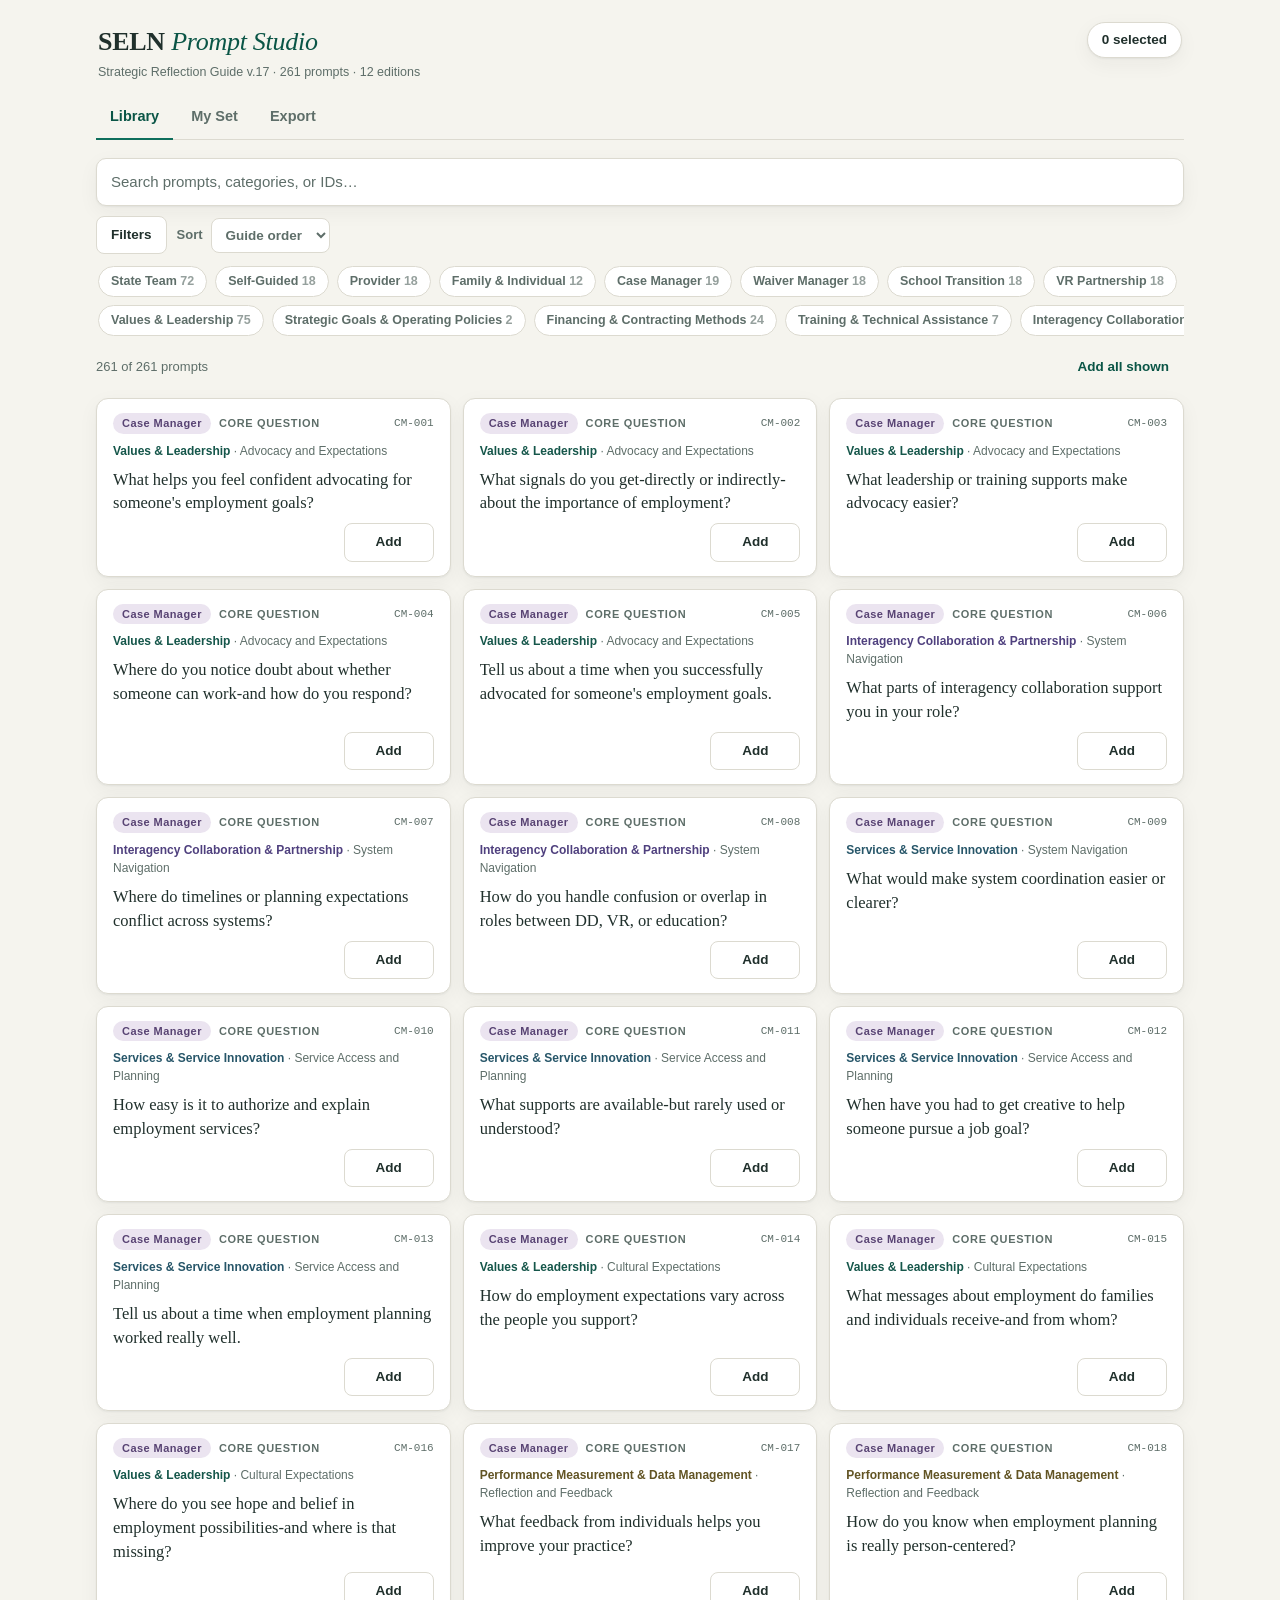
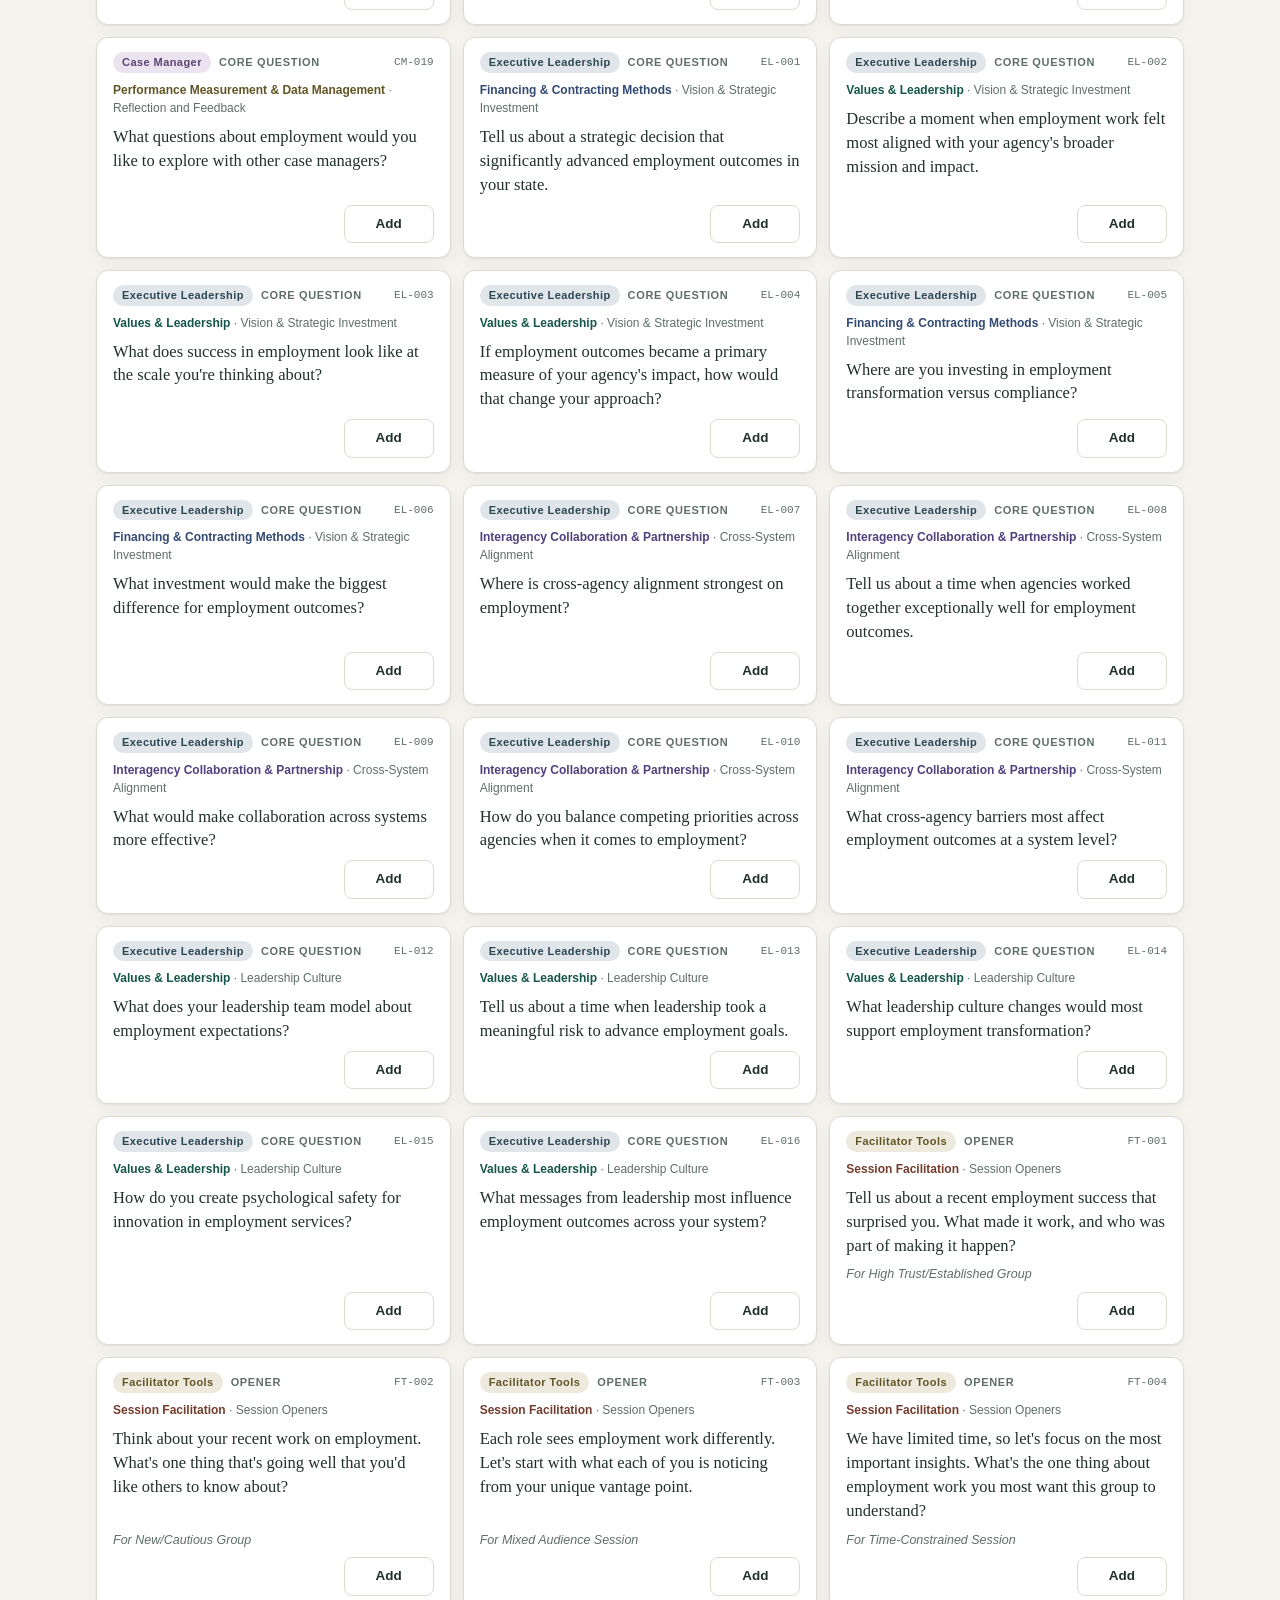
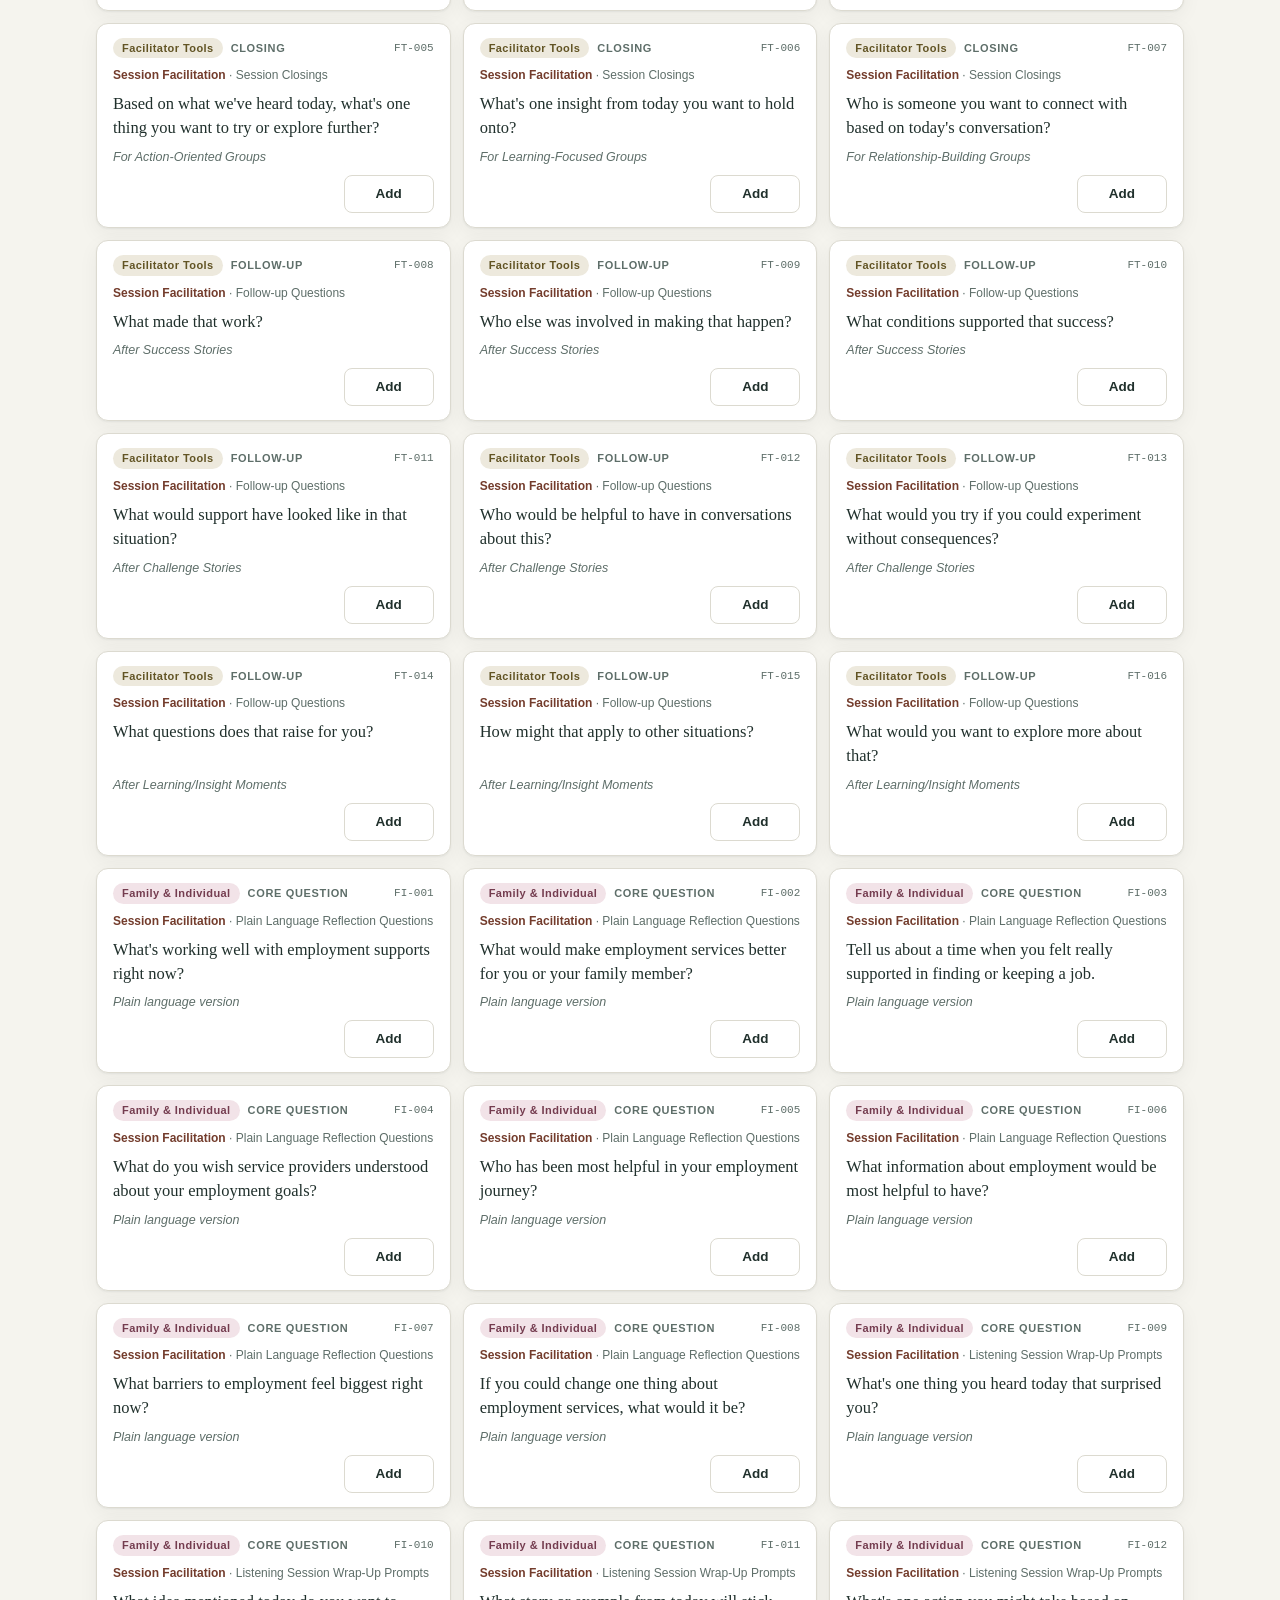
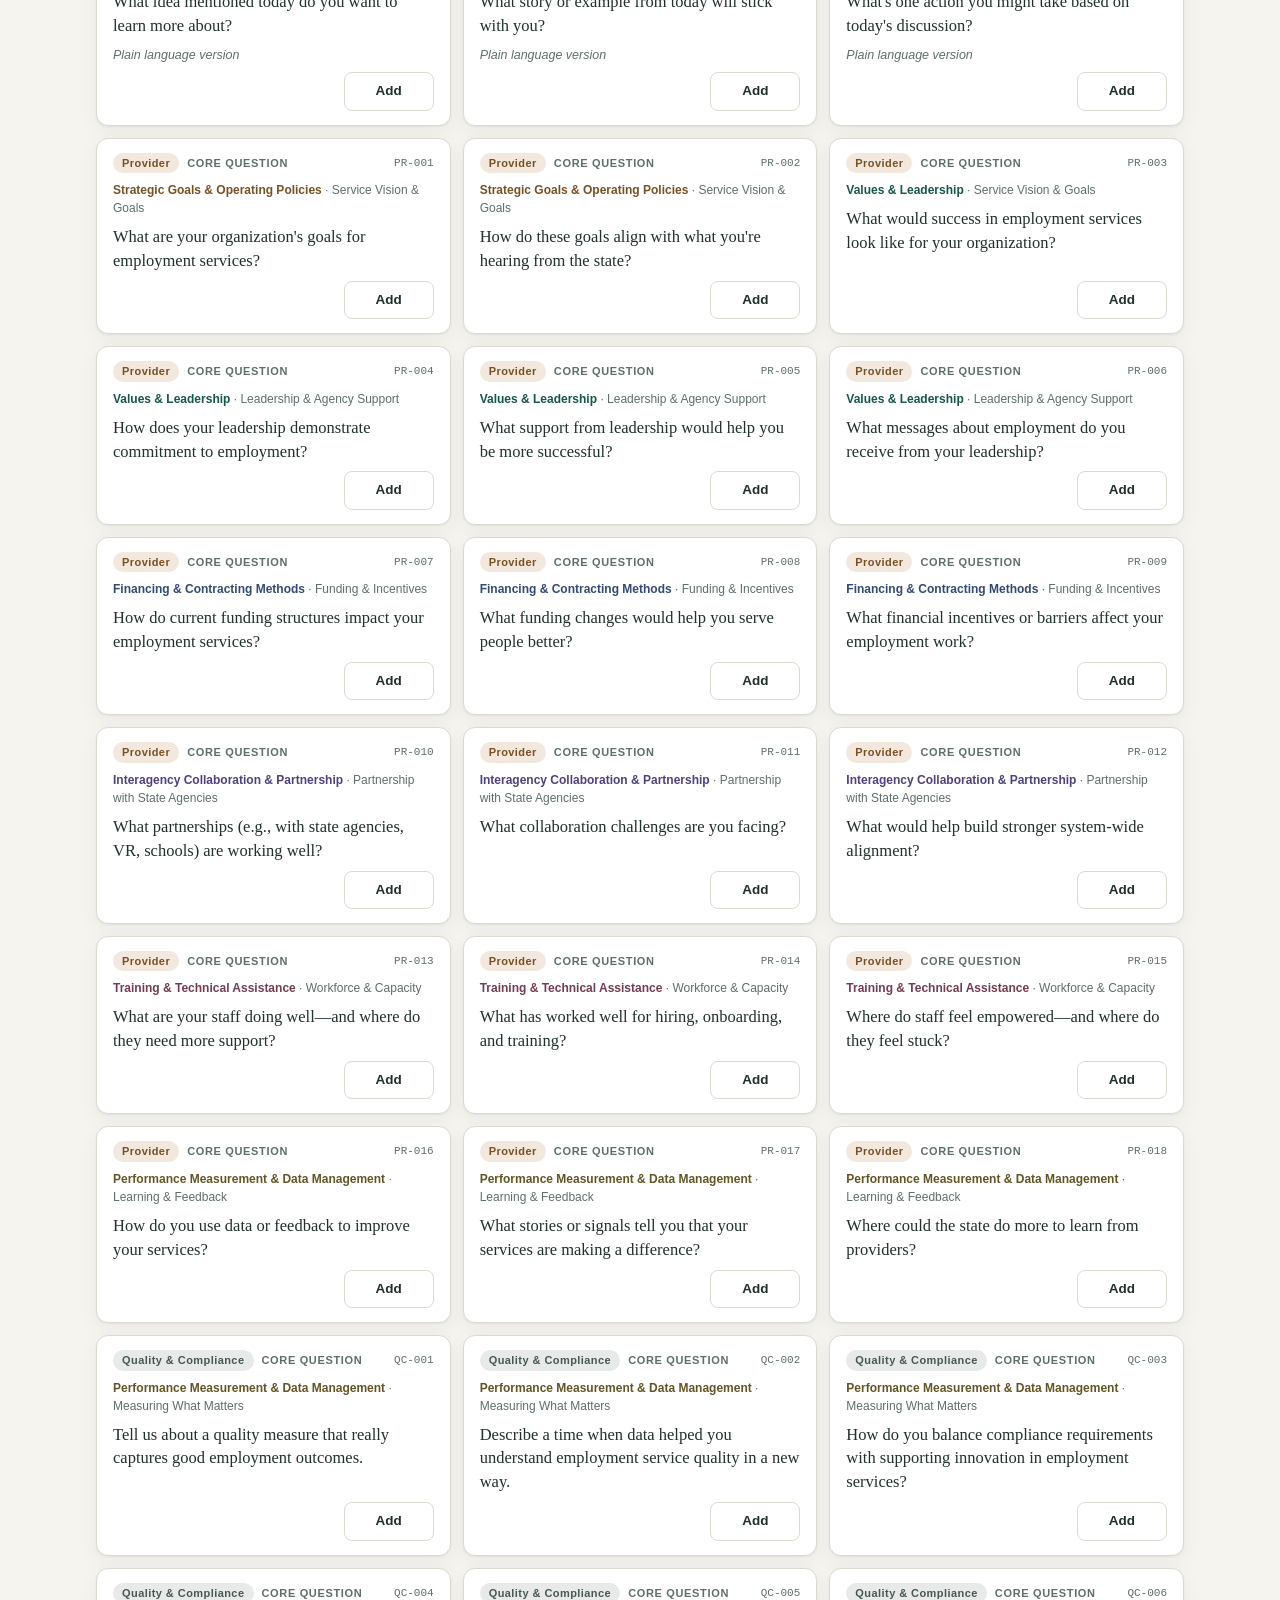
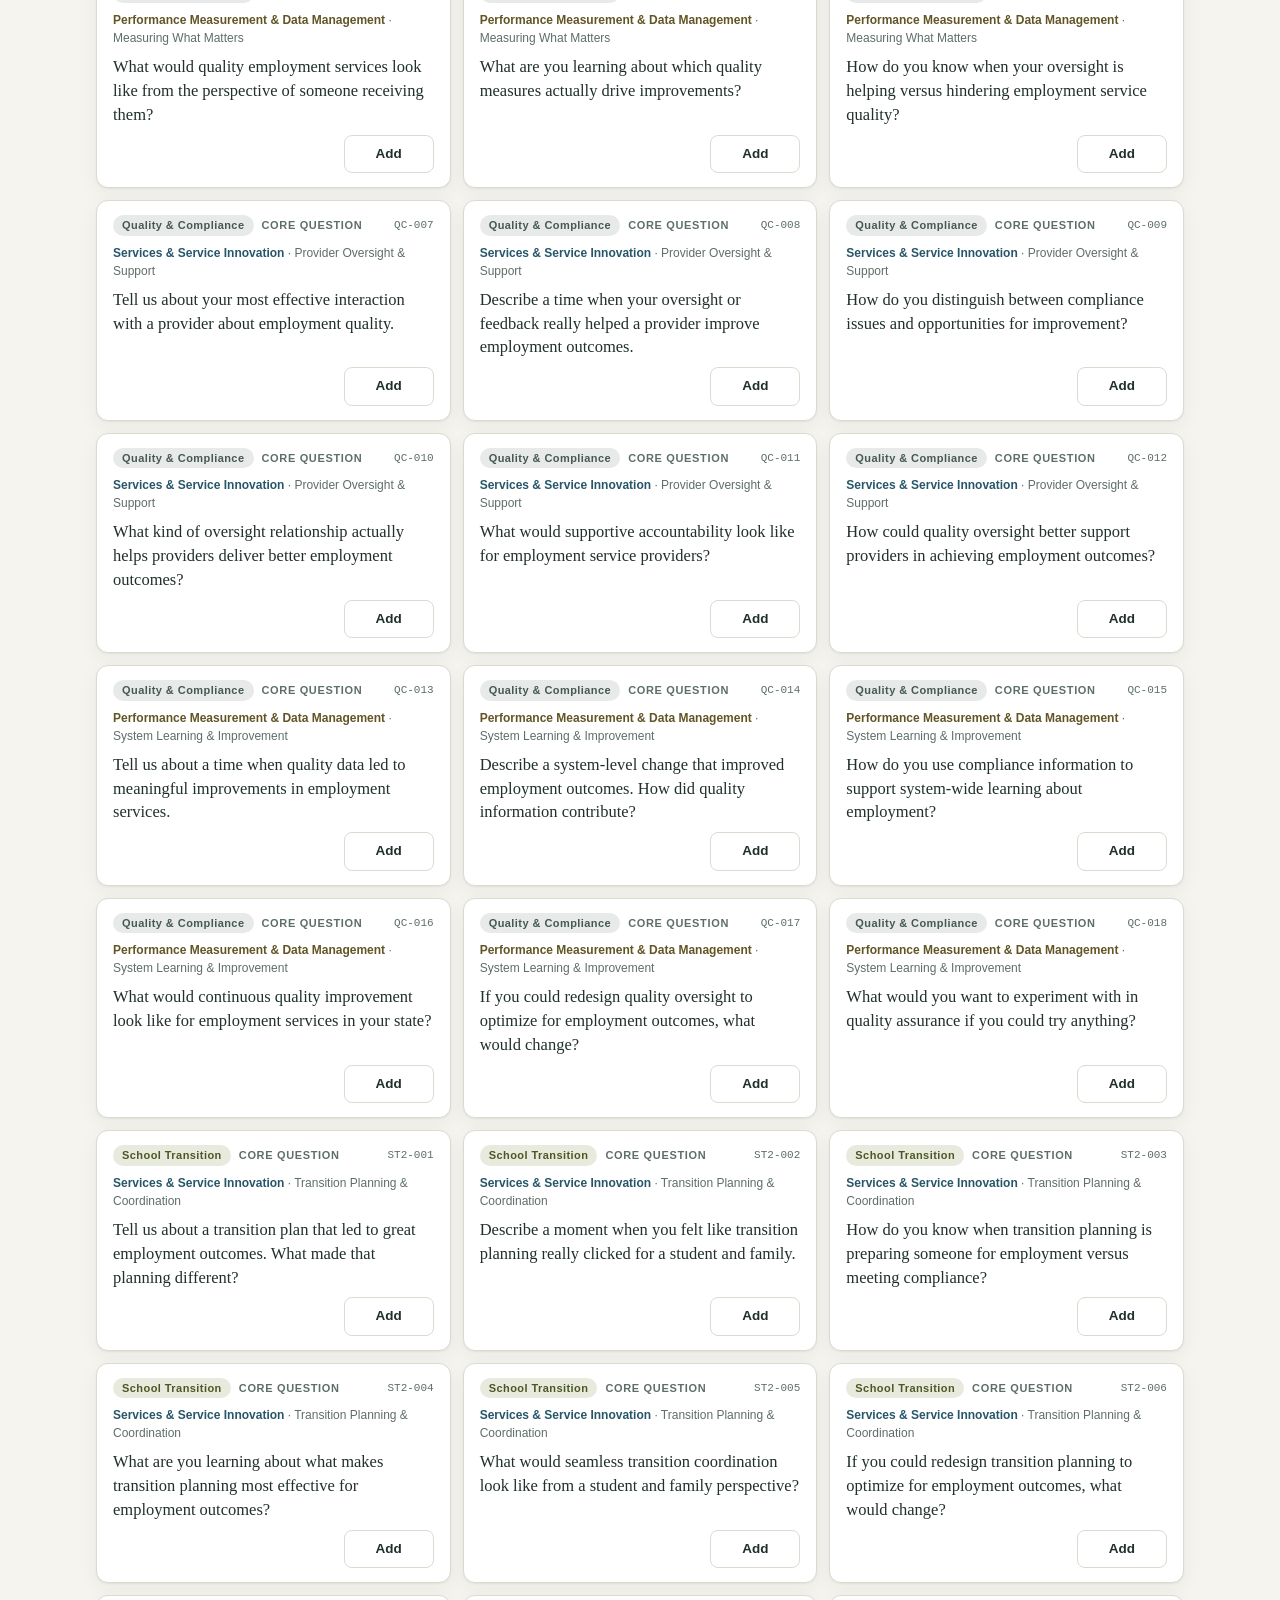
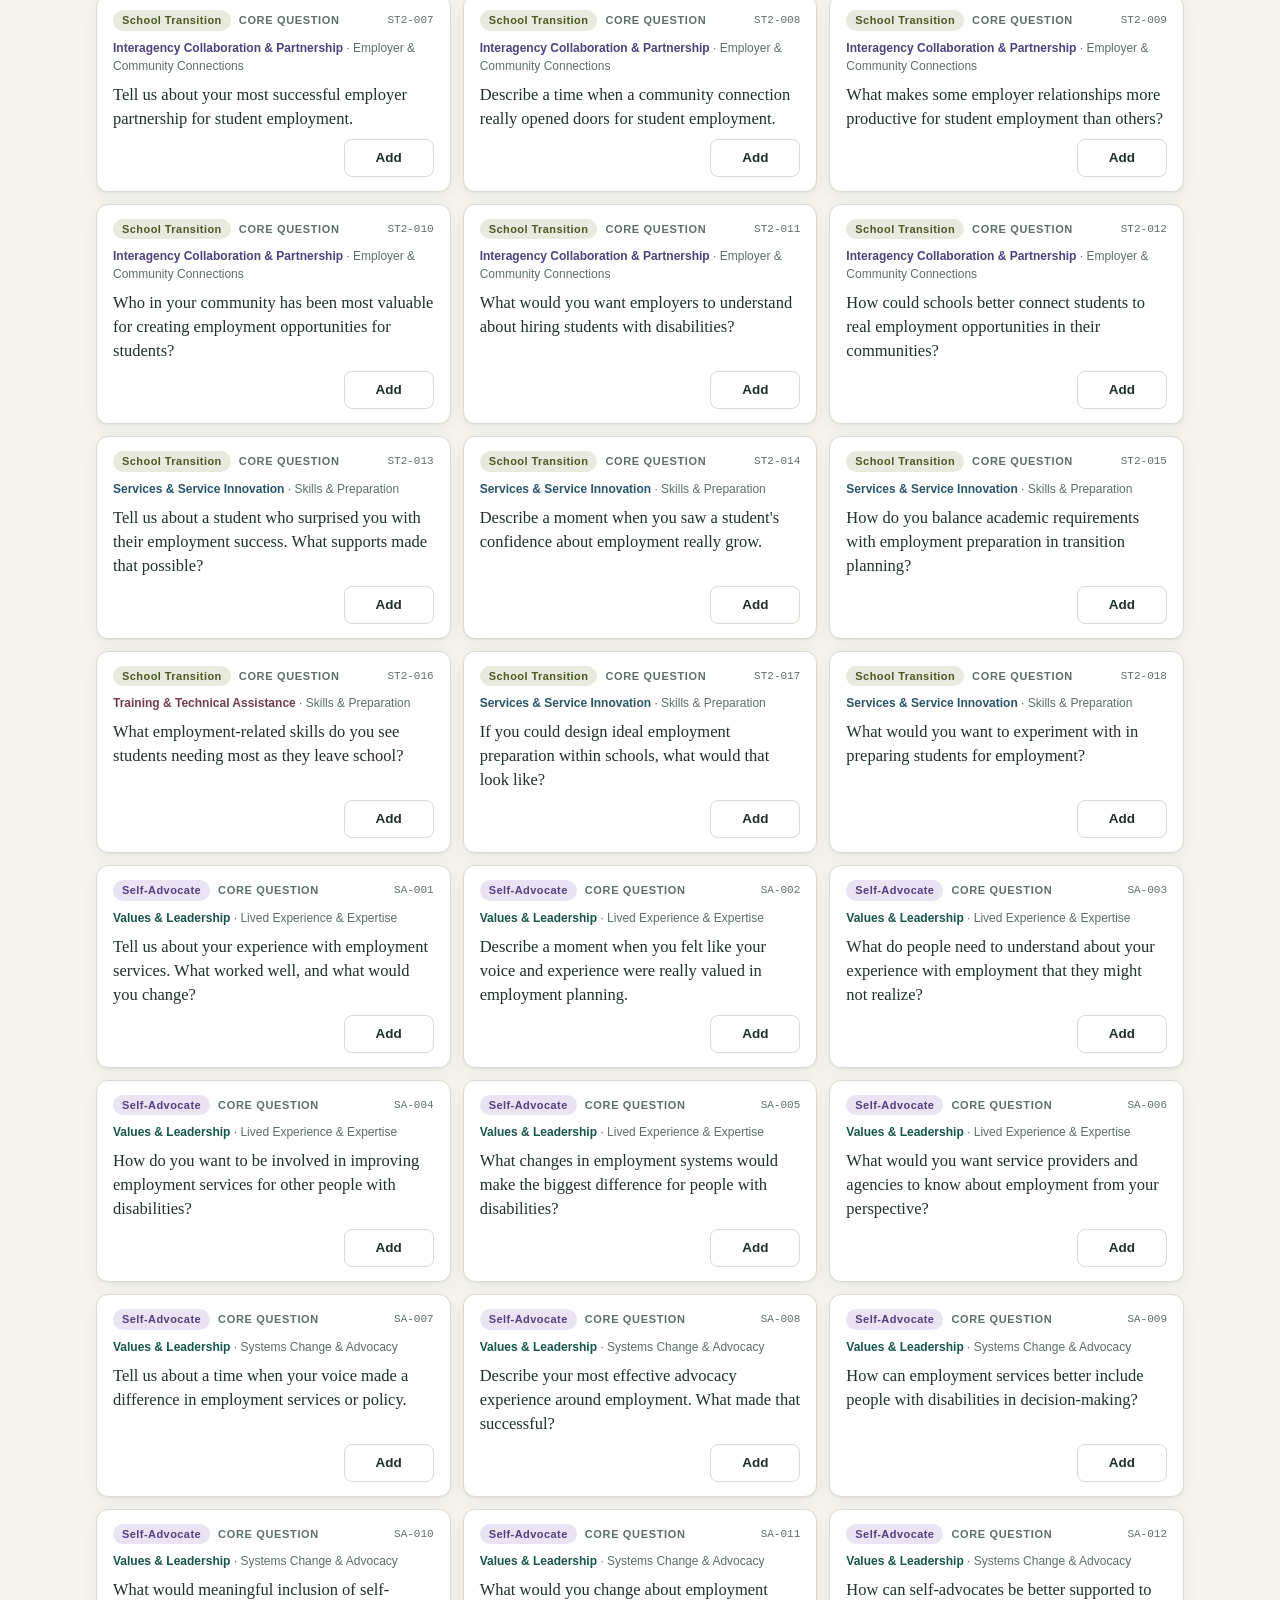
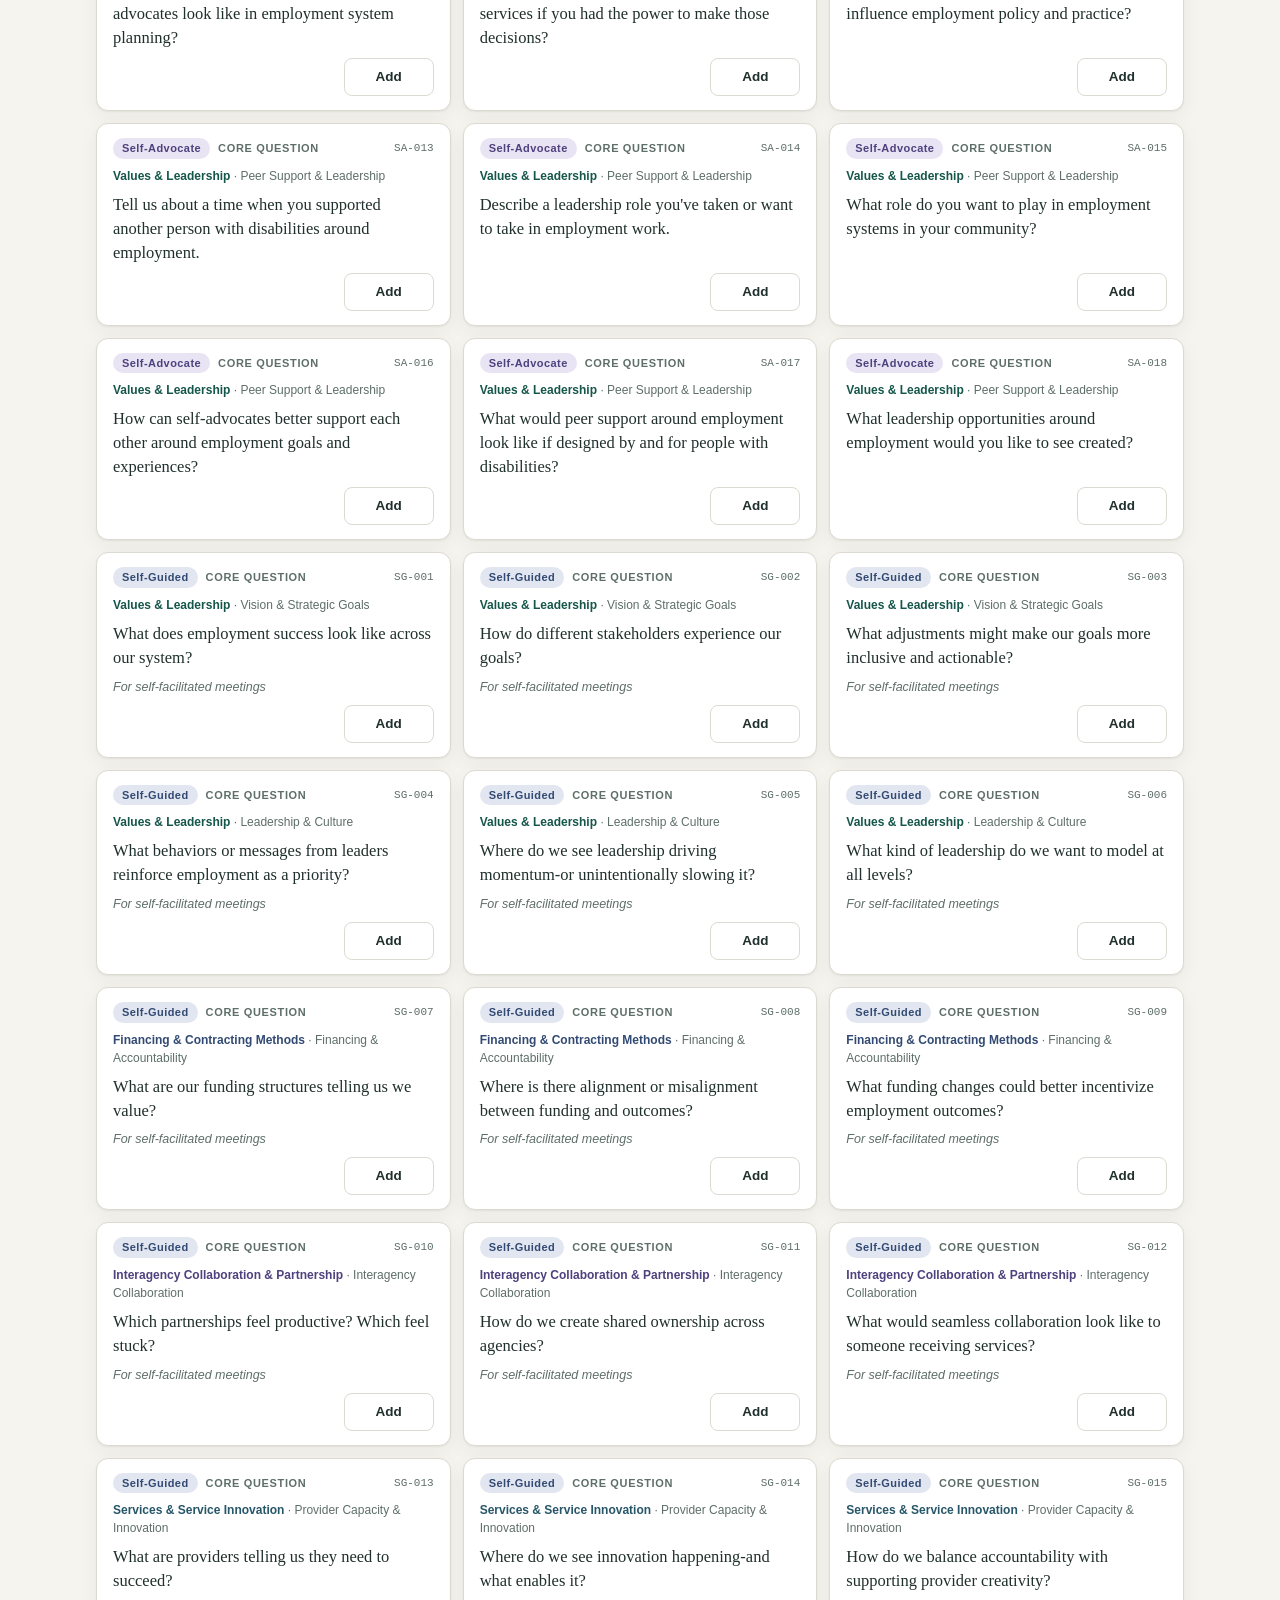
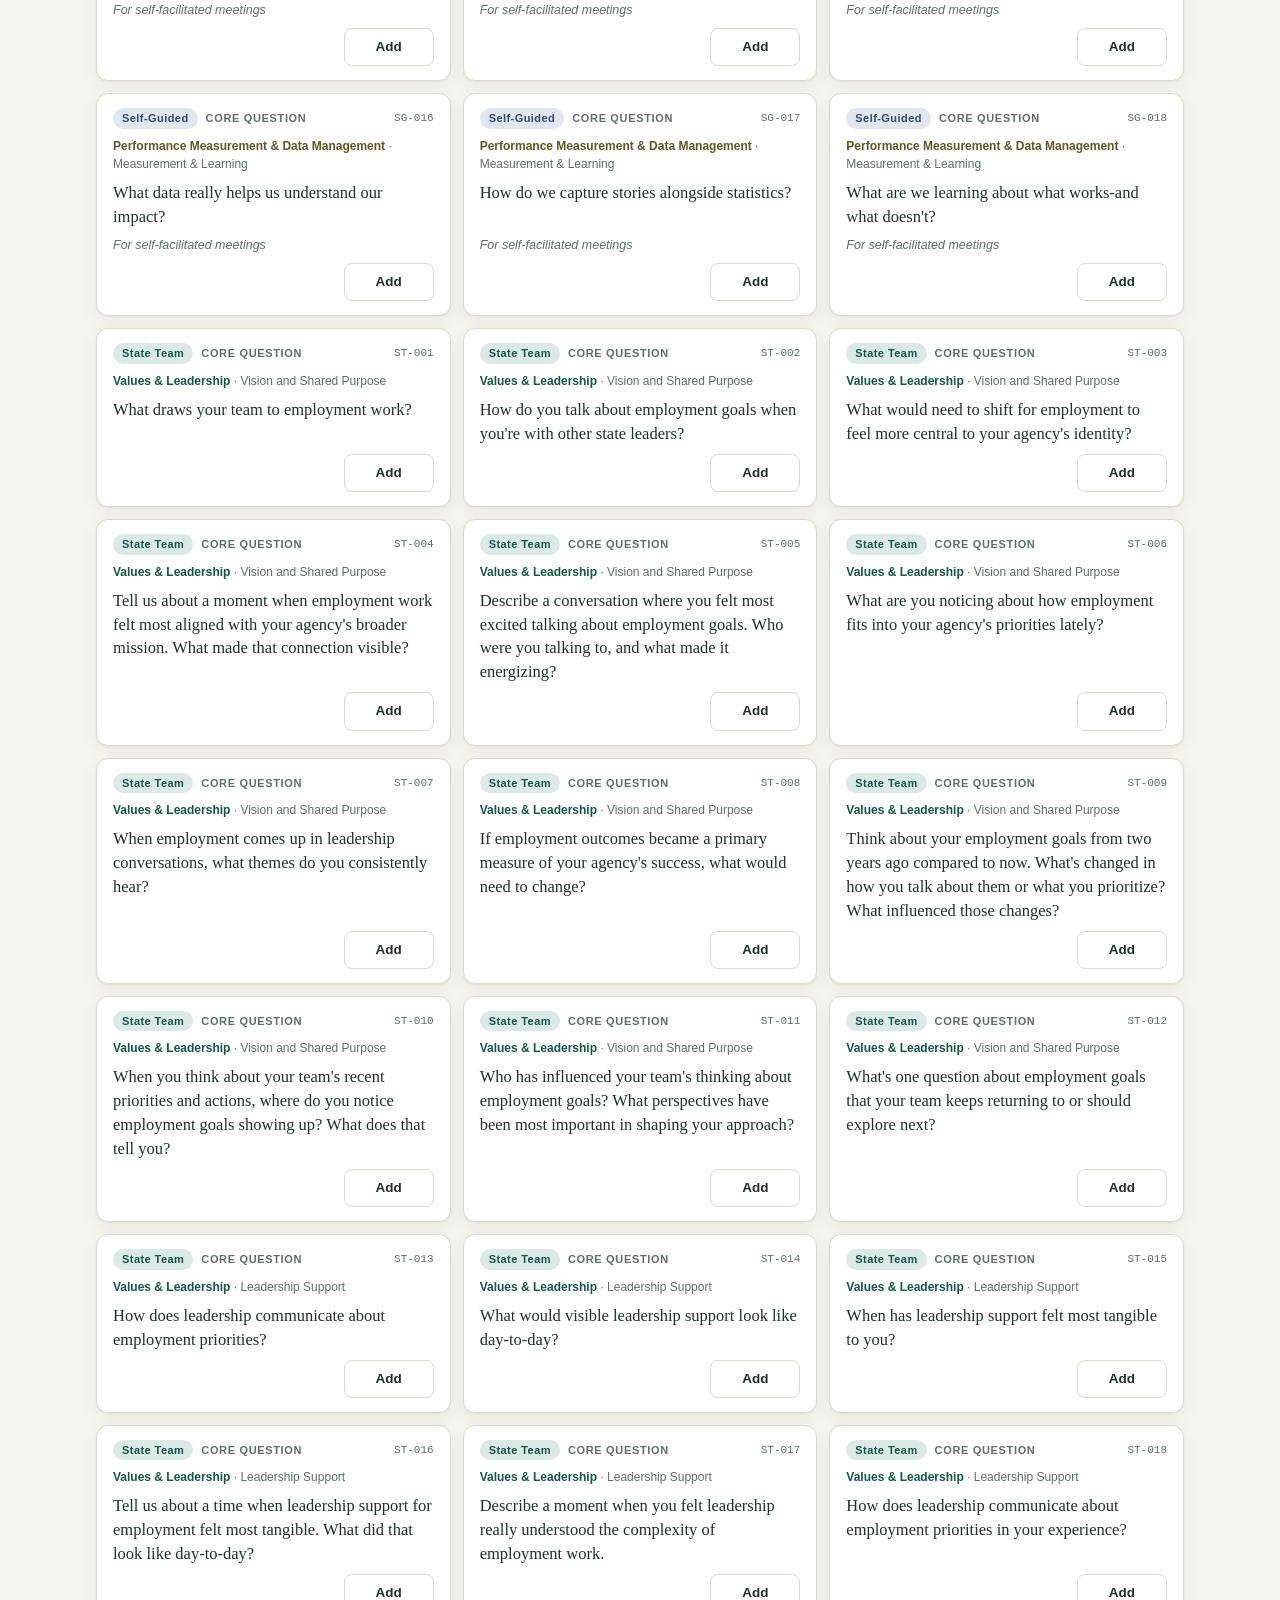
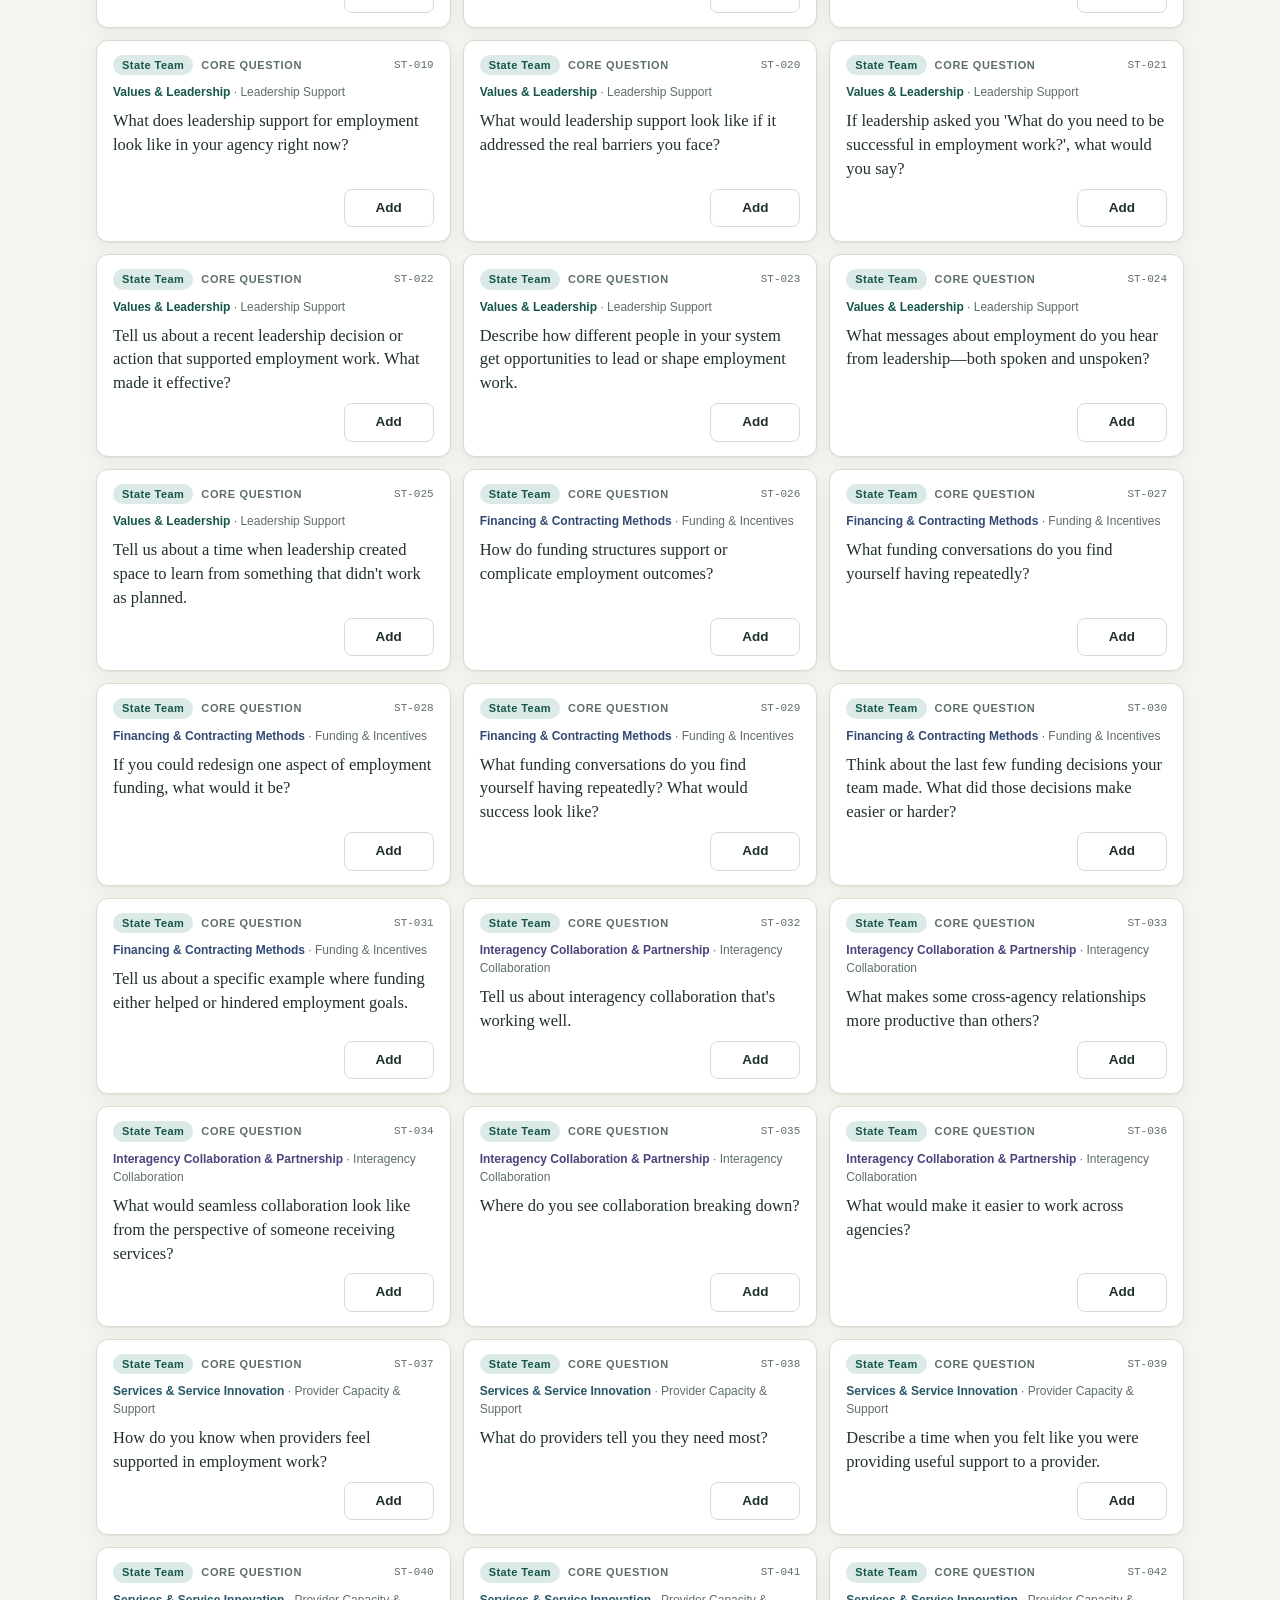
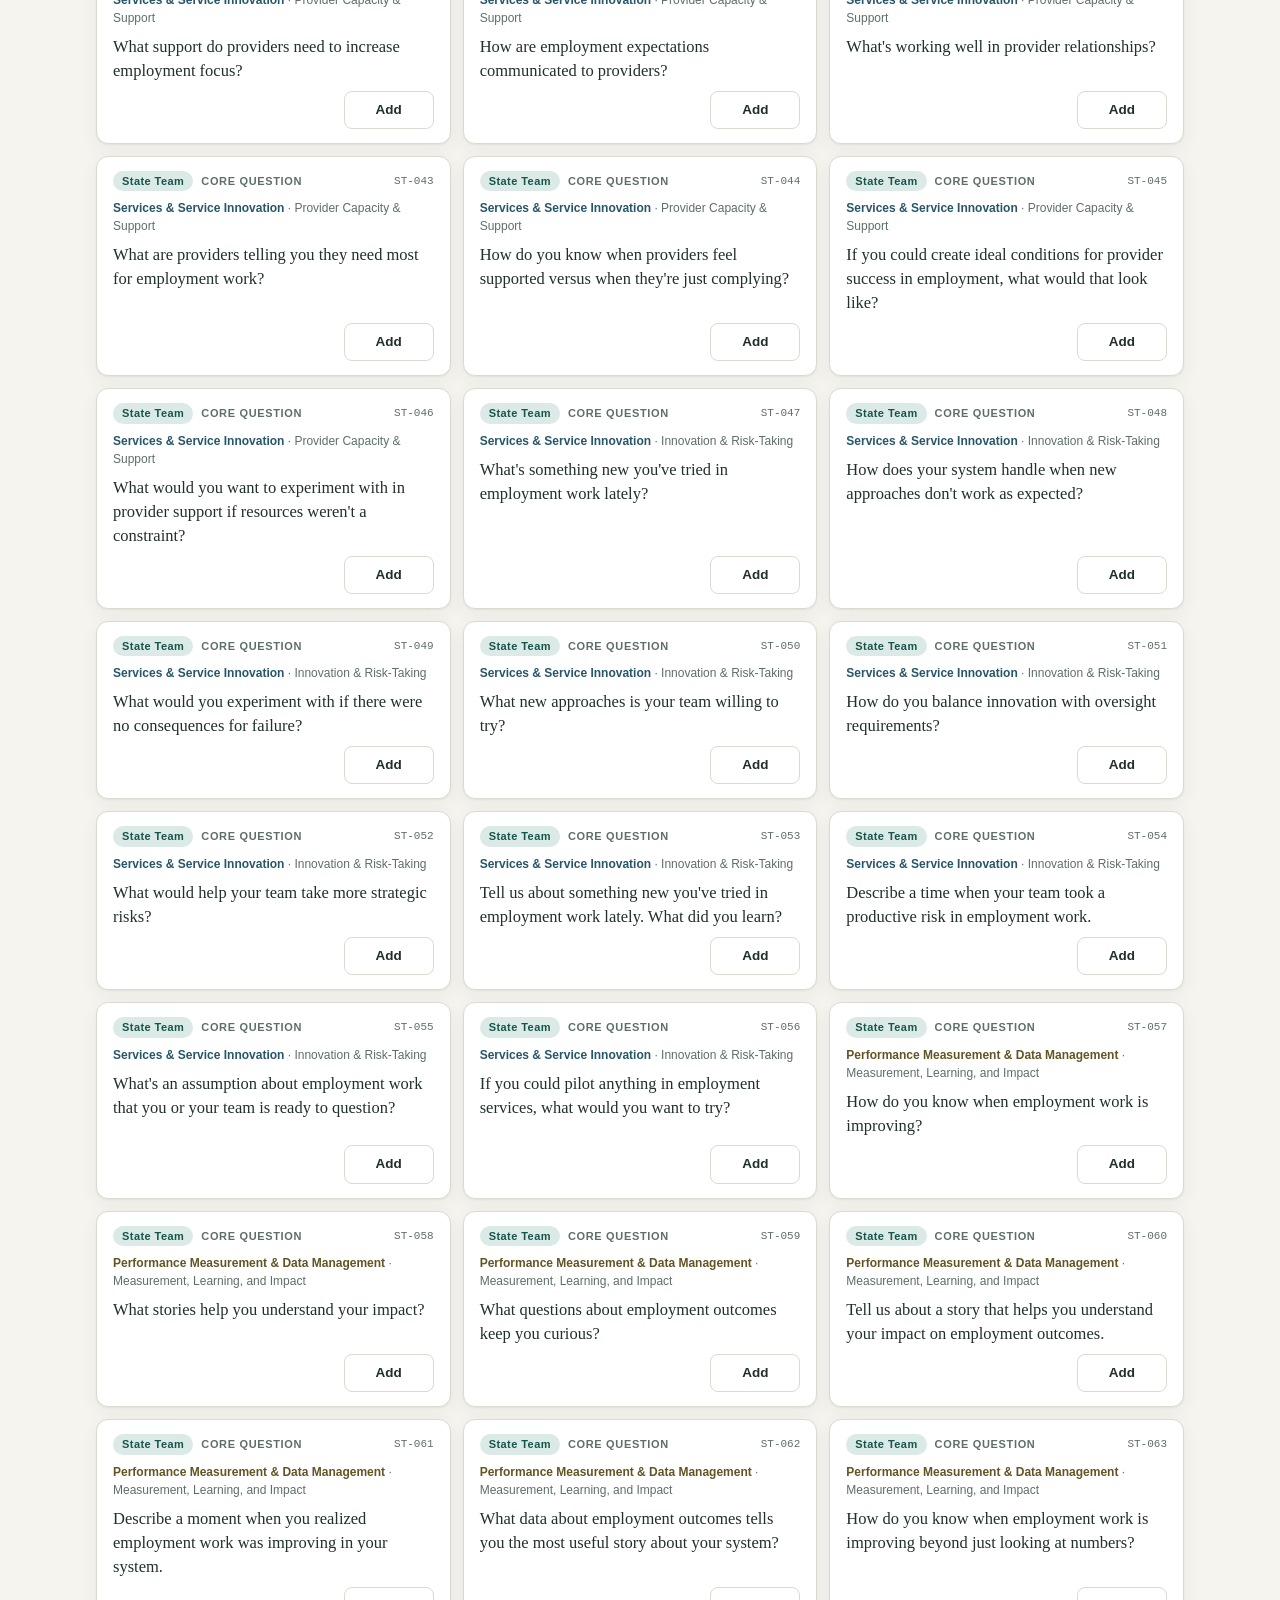
==== commit c2760305: "Adopt SELN Framework categories for filtering; expand export options The updated dataset maps every " ====
--- a/index.html
+++ b/index.html
@@ -271,6 +271,8 @@
   scrollbar-width: thin;
 }
 
+.chips-fw { padding-top: 4px; }
+
 .chip {
   --ed: var(--mute);
   flex: 0 0 auto;
@@ -353,6 +355,12 @@
 
 .pcard-cat { font-size: 12px; color: var(--mute); }
 
+.fw-name {
+  --ed: var(--mute);
+  font-weight: 600;
+  color: color-mix(in srgb, var(--ed) 62%, var(--ink));
+}
+
 .pcard-text {
   font-family: var(--serif);
   font-size: 16.5px;
@@ -545,7 +553,29 @@
 
 .check input { accent-color: var(--accent); width: 16px; height: 16px; }
 
+.opt-cols {
+  display: grid;
+  grid-template-columns: 1fr 1fr;
+  column-gap: 10px;
+  margin-bottom: 10px;
+}
+
 .agenda-opts { border-top: 1px solid var(--line); margin-top: 10px; padding-top: 12px; }
+
+.ag-extra { display: flex; align-items: center; gap: 8px; }
+
+.ag-extra .check { flex: 1; }
+
+.ag-mins {
+  width: 62px;
+  border: 1px solid var(--line);
+  border-radius: 8px;
+  background: var(--paper);
+  padding: 6px 8px;
+  font-size: 13.5px;
+}
+
+.ag-unit { font-size: 12px; color: var(--mute); }
 
 .export-actions {
   display: flex;
@@ -670,44 +700,6 @@
   .toast { bottom: calc(76px + env(safe-area-inset-bottom)); }
 }
 
-/* ---------- print (PDF export) ---------- */
-
-.print-root { display: none; }
-
-@media print {
-  body > .shell > *:not(.print-root), .toast, .sheet-backdrop { display: none !important; }
-
-  body { background: #fff; color: #20302C; }
-
-  .print-root {
-    display: block;
-    font-family: Georgia, "Times New Roman", serif;
-    font-size: 11.5pt;
-    line-height: 1.45;
-    color: #20302C;
-  }
-
-  .print-root p { margin: 0 0 6pt 0; }
-  .print-root .xp-kicker { font-family: Arial, sans-serif; font-size: 9pt; letter-spacing: 1.5pt; color: #0E6E5C; font-weight: bold; text-transform: uppercase; margin: 0 0 10pt 0; }
-  .print-root .xp-title { font-size: 26pt; font-weight: bold; margin: 0 0 8pt 0; line-height: 1.15; }
-  .print-root .xp-subtitle { font-size: 13pt; color: #5E6E69; margin: 0 0 6pt 0; }
-  .print-root .xp-covermeta { font-family: Arial, sans-serif; font-size: 9.5pt; color: #5E6E69; margin: 14pt 0 0 0; }
-  .print-root .xp-cover { border-bottom: 2.25pt solid #0E6E5C; padding-bottom: 18pt; margin-bottom: 24pt; }
-  .print-root .xp-cat { font-size: 15pt; font-weight: bold; color: #0E6E5C; border-bottom: 1pt solid #C9C7BC; padding-bottom: 4pt; margin: 22pt 0 12pt 0; }
-  .print-root .xp-item { margin: 0 0 16pt 0; break-inside: avoid; }
-  .print-root .xp-q { font-size: 12.5pt; margin: 0 0 4pt 0; }
-  .print-root .xp-qnum { font-family: Arial, sans-serif; font-size: 10pt; font-weight: bold; color: #0E6E5C; }
-  .print-root .xp-meta { font-family: Arial, sans-serif; font-size: 8.5pt; color: #5E6E69; letter-spacing: 0.4pt; margin: 0 0 3pt 0; }
-  .print-root .xp-note { font-size: 10.5pt; font-style: italic; color: #5E6E69; margin: 0 0 3pt 0; }
-  .print-root .xp-line { border-bottom: 1pt solid #C9C7BC; margin: 0 0 14pt 0; font-size: 10pt; }
-  .print-root .xp-break { page-break-before: always; }
-  .print-root table.xp-agenda { border-collapse: collapse; width: 100%; font-size: 11pt; }
-  .print-root table.xp-agenda th { font-family: Arial, sans-serif; font-size: 9pt; letter-spacing: 1pt; text-transform: uppercase; color: #5E6E69; text-align: left; border-bottom: 2.25pt solid #0E6E5C; padding: 6pt 10pt 6pt 0; }
-  .print-root table.xp-agenda td { border-bottom: 1pt solid #C9C7BC; padding: 9pt 10pt 9pt 0; vertical-align: top; }
-  .print-root td.xp-time { white-space: nowrap; font-family: Arial, sans-serif; font-size: 10pt; color: #0E6E5C; font-weight: bold; width: 70pt; }
-  .print-root td.xp-min { white-space: nowrap; font-family: Arial, sans-serif; font-size: 10pt; color: #5E6E69; width: 45pt; }
-}
-
 </style>
 </head>
 <body>
@@ -742,6 +734,7 @@
         </label>
       </div>
       <div class="chips" id="edChips" role="group" aria-label="Filter by edition"></div>
+      <div class="chips chips-fw" id="fwChips" role="group" aria-label="Filter by category"></div>
       <div class="result-row">
         <span class="result-count" id="resultCount"></span>
         <button type="button" class="btn btn-ghost" id="addAllBtn">Add all shown</button>
@@ -795,19 +788,34 @@
         <fieldset class="panel">
           <legend>Format</legend>
           <div class="formats" id="formats">
-            <label class="format"><input type="radio" name="fmt" value="word" checked><b>Word document</b><span>.doc — discussion guide with optional writing space</span></label>
+            <label class="format"><input type="radio" name="fmt" value="word" checked><b>Word document</b><span>.docx — discussion guide with optional writing space</span></label>
             <label class="format"><input type="radio" name="fmt" value="pptx"><b>PowerPoint deck</b><span>.pptx — title slide plus one slide per prompt</span></label>
-            <label class="format"><input type="radio" name="fmt" value="agenda"><b>Meeting agenda</b><span>.doc — timed agenda built from your set</span></label>
-            <label class="format"><input type="radio" name="fmt" value="pdf"><b>PDF / Print</b><span>Opens your print dialog — save as PDF or print handouts</span></label>
+            <label class="format"><input type="radio" name="fmt" value="agenda"><b>Meeting agenda</b><span>.docx or .pdf — timed agenda built from your set</span></label>
+            <label class="format"><input type="radio" name="fmt" value="pdf"><b>PDF handout</b><span>.pdf — polished, print-ready document generated on-device</span></label>
           </div>
         </fieldset>
 
         <fieldset class="panel">
           <legend>Options</legend>
-          <label class="check"><input type="checkbox" id="optMeta" checked>Show edition &amp; category</label>
-          <label class="check"><input type="checkbox" id="optIds" checked>Show prompt IDs</label>
-          <label class="check"><input type="checkbox" id="optNotes" checked>Include guidance &amp; facilitator notes</label>
-          <label class="check"><input type="checkbox" id="optGroup">Group by category</label>
+          <label class="fld"><span>Group prompts</span>
+            <select id="optGroupBy" class="select">
+              <option value="">No grouping — keep my order</option>
+              <option value="fw">By category</option>
+              <option value="category">By original category</option>
+              <option value="edition">By edition</option>
+            </select>
+          </label>
+          <div class="fld"><span>Show with each prompt</span></div>
+          <div class="opt-cols">
+            <label class="check"><input type="checkbox" id="optNumbers" checked>Numbers</label>
+            <label class="check"><input type="checkbox" id="optIds" checked>Prompt IDs</label>
+            <label class="check"><input type="checkbox" id="optEd" checked>Edition</label>
+            <label class="check"><input type="checkbox" id="optFw" checked>Category</label>
+            <label class="check"><input type="checkbox" id="optCat">Original category</label>
+            <label class="check"><input type="checkbox" id="optType">Prompt type</label>
+            <label class="check"><input type="checkbox" id="optGuidance" checked>Guidance notes</label>
+            <label class="check"><input type="checkbox" id="optMyNotes" checked>My notes</label>
+          </div>
           <label class="check doc-only"><input type="checkbox" id="optBreaks">One prompt per page</label>
           <label class="fld doc-only" id="linesFld"><span>Writing space under each prompt</span>
             <select id="optLines" class="select">
@@ -822,14 +830,20 @@
               <label class="fld"><span>Start time</span><input type="time" id="agStart" value="09:00"></label>
               <label class="fld"><span>Minutes per prompt</span><input type="number" id="agMins" min="1" max="120" value="10"></label>
             </div>
-            <label class="check"><input type="checkbox" id="agWelcome" checked>Welcome &amp; introductions (10 min)</label>
-            <label class="check"><input type="checkbox" id="agClosing" checked>Wrap-up &amp; next steps (10 min)</label>
+            <div class="ag-extra">
+              <label class="check"><input type="checkbox" id="agWelcome" checked>Welcome &amp; introductions</label>
+              <input type="number" id="agWelcomeMins" class="ag-mins" min="1" max="90" value="10" aria-label="Welcome minutes"><span class="ag-unit">min</span>
+            </div>
+            <div class="ag-extra">
+              <label class="check"><input type="checkbox" id="agClosing" checked>Wrap-up &amp; next steps</label>
+              <input type="number" id="agClosingMins" class="ag-mins" min="1" max="90" value="10" aria-label="Wrap-up minutes"><span class="ag-unit">min</span>
+            </div>
           </div>
         </fieldset>
       </div>
       <div class="export-actions">
-        <button type="button" class="btn btn-primary btn-big" id="exportBtn">Download .doc</button>
-        <button type="button" class="btn" id="printBtn">Print / save as PDF</button>
+        <button type="button" class="btn btn-primary btn-big" id="exportBtn">Download .docx</button>
+        <button type="button" class="btn" id="altBtn" hidden>Download agenda .pdf</button>
         <span class="export-hint" id="exportHint"></span>
       </div>
     </section>
@@ -846,7 +860,7 @@
     <div class="sheet-body">
       <div class="fgroup"><h3>Type</h3><div id="fTypes" class="checks"></div></div>
       <div class="fgroup"><h3>Edition</h3><div id="fEds" class="checks"></div></div>
-      <div class="fgroup"><h3>Category <span class="hint">— within selected editions</span></h3><div id="fCats" class="checks checks-scroll"></div></div>
+      <div class="fgroup"><h3>Category <span class="hint">— SELN Framework for Employment</span></h3><div id="fCats" class="checks"></div></div>
     </div>
     <div class="sheet-foot">
       <button type="button" class="btn btn-primary" id="applyFilters">Show results</button>
@@ -854,15 +868,16 @@
   </div>
 </div>
 
-<div id="printRoot" class="print-root" aria-hidden="true"></div>
 <div id="toast" class="toast" role="status" aria-live="polite"></div>
 
 <script>
-var SELN = {"meta":{"source":"SELN Strategic Reflection Guide v.17","total_prompts":261,"editions":[{"name":"State Team","code":"ST","count":72},{"name":"Self-Guided","code":"SG","count":18},{"name":"Provider","code":"PR","count":18},{"name":"Family & Individual","code":"FI","count":12},{"name":"Case Manager","code":"CM","count":19},{"name":"Waiver Manager","code":"WM","count":18},{"name":"School Transition","code":"ST2","count":18},{"name":"VR Partnership","code":"VR","count":18},{"name":"Quality & Compliance","code":"QC","count":18},{"name":"Self-Advocate","code":"SA","count":18},{"name":"Executive Leadership","code":"EL","count":16},{"name":"Facilitator Tools","code":"FT","count":16}],"types":["Closing","Core Question","Follow-up","Opener"],"categories":["Advocacy and Expectations","Cross-System Alignment","Cultural Expectations","Employer & Community Connections","Employer Relationships & Job Development","Family & Individual Engagement","Financing & Accountability","Follow-up Questions","Funding & Incentives","Funding & Resource Alignment","Innovation & Risk-Taking","Interagency Collaboration","Leadership","Leadership & Agency Support","Leadership & Culture","Leadership Culture","Leadership Support","Learning & Feedback","Listening Session Wrap-Up Prompts","Lived Experience & Expertise","Looking Ahead","Measurement & Learning","Measurement, Learning, and Impact","Measuring What Matters","Outcome Tracking","Partnership with State Agencies","Peer Support & Leadership","Plain Language Reflection Questions","Provider Capacity & Innovation","Provider Capacity & Support","Provider Oversight & Support","Reflection and Feedback","Resource Alignment & Funding","Service Access and Planning","Service Coordination & Roles","Service Vision & Goals","Session Closings","Session Openers","Skills & Preparation","Staff Training & Capacity","System Learning & Improvement","System Navigation","Systems Change & Advocacy","Transition Planning & Coordination","Vision & Strategic Goals","Vision & Strategic Investment","Vision and Shared Purpose","Workforce & Capacity"]},"prompts":[{"id":"ST-001","edition":"State Team","category":"Vision and Shared Purpose","prompt":"What draws your team to employment work?","type":"Core Question","notes":""},{"id":"ST-002","edition":"State Team","category":"Vision and Shared Purpose","prompt":"How do you talk about employment goals when you're with other state leaders?","type":"Core Question","notes":""},{"id":"ST-003","edition":"State Team","category":"Vision and Shared Purpose","prompt":"What would need to shift for employment to feel more central to your agency's identity?","type":"Core Question","notes":""},{"id":"ST-004","edition":"State Team","category":"Vision and Shared Purpose","prompt":"Tell us about a moment when employment work felt most aligned with your agency's broader mission. What made that connection visible?","type":"Core Question","notes":""},{"id":"ST-005","edition":"State Team","category":"Vision and Shared Purpose","prompt":"Describe a conversation where you felt most excited talking about employment goals. Who were you talking to, and what made it energizing?","type":"Core Question","notes":""},{"id":"ST-006","edition":"State Team","category":"Vision and Shared Purpose","prompt":"What are you noticing about how employment fits into your agency's priorities lately?","type":"Core Question","notes":""},{"id":"ST-007","edition":"State Team","category":"Vision and Shared Purpose","prompt":"When employment comes up in leadership conversations, what themes do you consistently hear?","type":"Core Question","notes":""},{"id":"ST-008","edition":"State Team","category":"Vision and Shared Purpose","prompt":"If employment outcomes became a primary measure of your agency's success, what would need to change?","type":"Core Question","notes":""},{"id":"ST-009","edition":"State Team","category":"Vision and Shared Purpose","prompt":"Think about your employment goals from two years ago compared to now. What's changed in how you talk about them or what you prioritize? What influenced those changes?","type":"Core Question","notes":""},{"id":"ST-010","edition":"State Team","category":"Vision and Shared Purpose","prompt":"When you think about your team's recent priorities and actions, where do you notice employment goals showing up? What does that tell you?","type":"Core Question","notes":""},{"id":"ST-011","edition":"State Team","category":"Vision and Shared Purpose","prompt":"Who has influenced your team's thinking about employment goals? What perspectives have been most important in shaping your approach?","type":"Core Question","notes":""},{"id":"ST-012","edition":"State Team","category":"Vision and Shared Purpose","prompt":"What's one question about employment goals that your team keeps returning to or should explore next?","type":"Core Question","notes":""},{"id":"ST-013","edition":"State Team","category":"Leadership Support","prompt":"How does leadership communicate about employment priorities?","type":"Core Question","notes":""},{"id":"ST-014","edition":"State Team","category":"Leadership Support","prompt":"What would visible leadership support look like day-to-day?","type":"Core Question","notes":""},{"id":"ST-015","edition":"State Team","category":"Leadership Support","prompt":"When has leadership support felt most tangible to you?","type":"Core Question","notes":""},{"id":"ST-016","edition":"State Team","category":"Leadership Support","prompt":"Tell us about a time when leadership support for employment felt most tangible. What did that look like day-to-day?","type":"Core Question","notes":""},{"id":"ST-017","edition":"State Team","category":"Leadership Support","prompt":"Describe a moment when you felt leadership really understood the complexity of employment work.","type":"Core Question","notes":""},{"id":"ST-018","edition":"State Team","category":"Leadership Support","prompt":"How does leadership communicate about employment priorities in your experience?","type":"Core Question","notes":""},{"id":"ST-019","edition":"State Team","category":"Leadership Support","prompt":"What does leadership support for employment look like in your agency right now?","type":"Core Question","notes":""},{"id":"ST-020","edition":"State Team","category":"Leadership Support","prompt":"What would leadership support look like if it addressed the real barriers you face?","type":"Core Question","notes":""},{"id":"ST-021","edition":"State Team","category":"Leadership Support","prompt":"If leadership asked you 'What do you need to be successful in employment work?', what would you say?","type":"Core Question","notes":""},{"id":"ST-022","edition":"State Team","category":"Leadership Support","prompt":"Tell us about a recent leadership decision or action that supported employment work. What made it effective?","type":"Core Question","notes":""},{"id":"ST-023","edition":"State Team","category":"Leadership Support","prompt":"Describe how different people in your system get opportunities to lead or shape employment work.","type":"Core Question","notes":""},{"id":"ST-024","edition":"State Team","category":"Leadership Support","prompt":"What messages about employment do you hear from leadership—both spoken and unspoken?","type":"Core Question","notes":""},{"id":"ST-025","edition":"State Team","category":"Leadership Support","prompt":"Tell us about a time when leadership created space to learn from something that didn't work as planned.","type":"Core Question","notes":""},{"id":"ST-026","edition":"State Team","category":"Funding & Incentives","prompt":"How do funding structures support or complicate employment outcomes?","type":"Core Question","notes":""},{"id":"ST-027","edition":"State Team","category":"Funding & Incentives","prompt":"What funding conversations do you find yourself having repeatedly?","type":"Core Question","notes":""},{"id":"ST-028","edition":"State Team","category":"Funding & Incentives","prompt":"If you could redesign one aspect of employment funding, what would it be?","type":"Core Question","notes":""},{"id":"ST-029","edition":"State Team","category":"Funding & Incentives","prompt":"What funding conversations do you find yourself having repeatedly? What would success look like?","type":"Core Question","notes":""},{"id":"ST-030","edition":"State Team","category":"Funding & Incentives","prompt":"Think about the last few funding decisions your team made. What did those decisions make easier or harder?","type":"Core Question","notes":""},{"id":"ST-031","edition":"State Team","category":"Funding & Incentives","prompt":"Tell us about a specific example where funding either helped or hindered employment goals.","type":"Core Question","notes":""},{"id":"ST-032","edition":"State Team","category":"Interagency Collaboration","prompt":"Tell us about interagency collaboration that's working well.","type":"Core Question","notes":""},{"id":"ST-033","edition":"State Team","category":"Interagency Collaboration","prompt":"What makes some cross-agency relationships more productive than others?","type":"Core Question","notes":""},{"id":"ST-034","edition":"State Team","category":"Interagency Collaboration","prompt":"What would seamless collaboration look like from the perspective of someone receiving services?","type":"Core Question","notes":""},{"id":"ST-035","edition":"State Team","category":"Interagency Collaboration","prompt":"Where do you see collaboration breaking down?","type":"Core Question","notes":""},{"id":"ST-036","edition":"State Team","category":"Interagency Collaboration","prompt":"What would make it easier to work across agencies?","type":"Core Question","notes":""},{"id":"ST-037","edition":"State Team","category":"Provider Capacity & Support","prompt":"How do you know when providers feel supported in employment work?","type":"Core Question","notes":""},{"id":"ST-038","edition":"State Team","category":"Provider Capacity & Support","prompt":"What do providers tell you they need most?","type":"Core Question","notes":""},{"id":"ST-039","edition":"State Team","category":"Provider Capacity & Support","prompt":"Describe a time when you felt like you were providing useful support to a provider.","type":"Core Question","notes":""},{"id":"ST-040","edition":"State Team","category":"Provider Capacity & Support","prompt":"What support do providers need to increase employment focus?","type":"Core Question","notes":""},{"id":"ST-041","edition":"State Team","category":"Provider Capacity & Support","prompt":"How are employment expectations communicated to providers?","type":"Core Question","notes":""},{"id":"ST-042","edition":"State Team","category":"Provider Capacity & Support","prompt":"What's working well in provider relationships?","type":"Core Question","notes":""},{"id":"ST-043","edition":"State Team","category":"Provider Capacity & Support","prompt":"What are providers telling you they need most for employment work?","type":"Core Question","notes":""},{"id":"ST-044","edition":"State Team","category":"Provider Capacity & Support","prompt":"How do you know when providers feel supported versus when they're just complying?","type":"Core Question","notes":""},{"id":"ST-045","edition":"State Team","category":"Provider Capacity & Support","prompt":"If you could create ideal conditions for provider success in employment, what would that look like?","type":"Core Question","notes":""},{"id":"ST-046","edition":"State Team","category":"Provider Capacity & Support","prompt":"What would you want to experiment with in provider support if resources weren't a constraint?","type":"Core Question","notes":""},{"id":"ST-047","edition":"State Team","category":"Innovation & Risk-Taking","prompt":"What's something new you've tried in employment work lately?","type":"Core Question","notes":""},{"id":"ST-048","edition":"State Team","category":"Innovation & Risk-Taking","prompt":"How does your system handle when new approaches don't work as expected?","type":"Core Question","notes":""},{"id":"ST-049","edition":"State Team","category":"Innovation & Risk-Taking","prompt":"What would you experiment with if there were no consequences for failure?","type":"Core Question","notes":""},{"id":"ST-050","edition":"State Team","category":"Innovation & Risk-Taking","prompt":"What new approaches is your team willing to try?","type":"Core Question","notes":""},{"id":"ST-051","edition":"State Team","category":"Innovation & Risk-Taking","prompt":"How do you balance innovation with oversight requirements?","type":"Core Question","notes":""},{"id":"ST-052","edition":"State Team","category":"Innovation & Risk-Taking","prompt":"What would help your team take more strategic risks?","type":"Core Question","notes":""},{"id":"ST-053","edition":"State Team","category":"Innovation & Risk-Taking","prompt":"Tell us about something new you've tried in employment work lately. What did you learn?","type":"Core Question","notes":""},{"id":"ST-054","edition":"State Team","category":"Innovation & Risk-Taking","prompt":"Describe a time when your team took a productive risk in employment work.","type":"Core Question","notes":""},{"id":"ST-055","edition":"State Team","category":"Innovation & Risk-Taking","prompt":"What's an assumption about employment work that you or your team is ready to question?","type":"Core Question","notes":""},{"id":"ST-056","edition":"State Team","category":"Innovation & Risk-Taking","prompt":"If you could pilot anything in employment services, what would you want to try?","type":"Core Question","notes":""},{"id":"ST-057","edition":"State Team","category":"Measurement, Learning, and Impact","prompt":"How do you know when employment work is improving?","type":"Core Question","notes":""},{"id":"ST-058","edition":"State Team","category":"Measurement, Learning, and Impact","prompt":"What stories help you understand your impact?","type":"Core Question","notes":""},{"id":"ST-059","edition":"State Team","category":"Measurement, Learning, and Impact","prompt":"What questions about employment outcomes keep you curious?","type":"Core Question","notes":""},{"id":"ST-060","edition":"State Team","category":"Measurement, Learning, and Impact","prompt":"Tell us about a story that helps you understand your impact on employment outcomes.","type":"Core Question","notes":""},{"id":"ST-061","edition":"State Team","category":"Measurement, Learning, and Impact","prompt":"Describe a moment when you realized employment work was improving in your system.","type":"Core Question","notes":""},{"id":"ST-062","edition":"State Team","category":"Measurement, Learning, and Impact","prompt":"What data about employment outcomes tells you the most useful story about your system?","type":"Core Question","notes":""},{"id":"ST-063","edition":"State Team","category":"Measurement, Learning, and Impact","prompt":"How do you know when employment work is improving beyond just looking at numbers?","type":"Core Question","notes":""},{"id":"ST-064","edition":"State Team","category":"Measurement, Learning, and Impact","prompt":"What would you want to understand better about your employment system's impact?","type":"Core Question","notes":""},{"id":"ST-065","edition":"State Team","category":"Looking Ahead","prompt":"What part of your system feels most ready for growth or change?","type":"Core Question","notes":""},{"id":"ST-066","edition":"State Team","category":"Looking Ahead","prompt":"What assumptions are you or your team ready to question?","type":"Core Question","notes":""},{"id":"ST-067","edition":"State Team","category":"Looking Ahead","prompt":"What conversations do you want to be in next?","type":"Core Question","notes":""},{"id":"ST-068","edition":"State Team","category":"Looking Ahead","prompt":"What part of your employment system feels most ready for growth or change right now?","type":"Core Question","notes":""},{"id":"ST-069","edition":"State Team","category":"Looking Ahead","prompt":"What conversations about employment do you most want to be in next?","type":"Core Question","notes":""},{"id":"ST-070","edition":"State Team","category":"Looking Ahead","prompt":"If you could focus your employment efforts on just one area for the next year, where would you invest?","type":"Core Question","notes":""},{"id":"ST-071","edition":"State Team","category":"Looking Ahead","prompt":"Who do you want to be in deeper conversation with about employment work?","type":"Core Question","notes":""},{"id":"ST-072","edition":"State Team","category":"Looking Ahead","prompt":"What partnerships around employment work are you most curious to explore?","type":"Core Question","notes":""},{"id":"SG-001","edition":"Self-Guided","category":"Vision & Strategic Goals","prompt":"What does employment success look like across our system?","type":"Core Question","notes":"For self-facilitated meetings"},{"id":"SG-002","edition":"Self-Guided","category":"Vision & Strategic Goals","prompt":"How do different stakeholders experience our goals?","type":"Core Question","notes":"For self-facilitated meetings"},{"id":"SG-003","edition":"Self-Guided","category":"Vision & Strategic Goals","prompt":"What adjustments might make our goals more inclusive and actionable?","type":"Core Question","notes":"For self-facilitated meetings"},{"id":"SG-004","edition":"Self-Guided","category":"Leadership & Culture","prompt":"What behaviors or messages from leaders reinforce employment as a priority?","type":"Core Question","notes":"For self-facilitated meetings"},{"id":"SG-005","edition":"Self-Guided","category":"Leadership & Culture","prompt":"Where do we see leadership driving momentum-or unintentionally slowing it?","type":"Core Question","notes":"For self-facilitated meetings"},{"id":"SG-006","edition":"Self-Guided","category":"Leadership & Culture","prompt":"What kind of leadership do we want to model at all levels?","type":"Core Question","notes":"For self-facilitated meetings"},{"id":"SG-007","edition":"Self-Guided","category":"Financing & Accountability","prompt":"What are our funding structures telling us we value?","type":"Core Question","notes":"For self-facilitated meetings"},{"id":"SG-008","edition":"Self-Guided","category":"Financing & Accountability","prompt":"Where is there alignment or misalignment between funding and outcomes?","type":"Core Question","notes":"For self-facilitated meetings"},{"id":"SG-009","edition":"Self-Guided","category":"Financing & Accountability","prompt":"What funding changes could better incentivize employment outcomes?","type":"Core Question","notes":"For self-facilitated meetings"},{"id":"SG-010","edition":"Self-Guided","category":"Interagency Collaboration","prompt":"Which partnerships feel productive? Which feel stuck?","type":"Core Question","notes":"For self-facilitated meetings"},{"id":"SG-011","edition":"Self-Guided","category":"Interagency Collaboration","prompt":"How do we create shared ownership across agencies?","type":"Core Question","notes":"For self-facilitated meetings"},{"id":"SG-012","edition":"Self-Guided","category":"Interagency Collaboration","prompt":"What would seamless collaboration look like to someone receiving services?","type":"Core Question","notes":"For self-facilitated meetings"},{"id":"SG-013","edition":"Self-Guided","category":"Provider Capacity & Innovation","prompt":"What are providers telling us they need to succeed?","type":"Core Question","notes":"For self-facilitated meetings"},{"id":"SG-014","edition":"Self-Guided","category":"Provider Capacity & Innovation","prompt":"Where do we see innovation happening-and what enables it?","type":"Core Question","notes":"For self-facilitated meetings"},{"id":"SG-015","edition":"Self-Guided","category":"Provider Capacity & Innovation","prompt":"How do we balance accountability with supporting provider creativity?","type":"Core Question","notes":"For self-facilitated meetings"},{"id":"SG-016","edition":"Self-Guided","category":"Measurement & Learning","prompt":"What data really helps us understand our impact?","type":"Core Question","notes":"For self-facilitated meetings"},{"id":"SG-017","edition":"Self-Guided","category":"Measurement & Learning","prompt":"How do we capture stories alongside statistics?","type":"Core Question","notes":"For self-facilitated meetings"},{"id":"SG-018","edition":"Self-Guided","category":"Measurement & Learning","prompt":"What are we learning about what works-and what doesn't?","type":"Core Question","notes":"For self-facilitated meetings"},{"id":"PR-001","edition":"Provider","category":"Service Vision & Goals","prompt":"What are your organization's goals for employment services?","type":"Core Question","notes":""},{"id":"PR-002","edition":"Provider","category":"Service Vision & Goals","prompt":"How do these goals align with what you're hearing from the state?","type":"Core Question","notes":""},{"id":"PR-003","edition":"Provider","category":"Service Vision & Goals","prompt":"What would success in employment services look like for your organization?","type":"Core Question","notes":""},{"id":"PR-004","edition":"Provider","category":"Leadership & Agency Support","prompt":"How does your leadership demonstrate commitment to employment?","type":"Core Question","notes":""},{"id":"PR-005","edition":"Provider","category":"Leadership & Agency Support","prompt":"What support from leadership would help you be more successful?","type":"Core Question","notes":""},{"id":"PR-006","edition":"Provider","category":"Leadership & Agency Support","prompt":"What messages about employment do you receive from your leadership?","type":"Core Question","notes":""},{"id":"PR-007","edition":"Provider","category":"Funding & Incentives","prompt":"How do current funding structures impact your employment services?","type":"Core Question","notes":""},{"id":"PR-008","edition":"Provider","category":"Funding & Incentives","prompt":"What funding changes would help you serve people better?","type":"Core Question","notes":""},{"id":"PR-009","edition":"Provider","category":"Funding & Incentives","prompt":"What financial incentives or barriers affect your employment work?","type":"Core Question","notes":""},{"id":"PR-010","edition":"Provider","category":"Partnership with State Agencies","prompt":"What partnerships (e.g., with state agencies, VR, schools) are working well?","type":"Core Question","notes":""},{"id":"PR-011","edition":"Provider","category":"Partnership with State Agencies","prompt":"What collaboration challenges are you facing?","type":"Core Question","notes":""},{"id":"PR-012","edition":"Provider","category":"Partnership with State Agencies","prompt":"What would help build stronger system-wide alignment?","type":"Core Question","notes":""},{"id":"PR-013","edition":"Provider","category":"Workforce & Capacity","prompt":"What are your staff doing well—and where do they need more support?","type":"Core Question","notes":""},{"id":"PR-014","edition":"Provider","category":"Workforce & Capacity","prompt":"What has worked well for hiring, onboarding, and training?","type":"Core Question","notes":""},{"id":"PR-015","edition":"Provider","category":"Workforce & Capacity","prompt":"Where do staff feel empowered—and where do they feel stuck?","type":"Core Question","notes":""},{"id":"PR-016","edition":"Provider","category":"Learning & Feedback","prompt":"How do you use data or feedback to improve your services?","type":"Core Question","notes":""},{"id":"PR-017","edition":"Provider","category":"Learning & Feedback","prompt":"What stories or signals tell you that your services are making a difference?","type":"Core Question","notes":""},{"id":"PR-018","edition":"Provider","category":"Learning & Feedback","prompt":"Where could the state do more to learn from providers?","type":"Core Question","notes":""},{"id":"FI-001","edition":"Family & Individual","category":"Plain Language Reflection Questions","prompt":"What's working well with employment supports right now?","type":"Core Question","notes":"Plain language version"},{"id":"FI-002","edition":"Family & Individual","category":"Plain Language Reflection Questions","prompt":"What would make employment services better for you or your family member?","type":"Core Question","notes":"Plain language version"},{"id":"FI-003","edition":"Family & Individual","category":"Plain Language Reflection Questions","prompt":"Tell us about a time when you felt really supported in finding or keeping a job.","type":"Core Question","notes":"Plain language version"},{"id":"FI-004","edition":"Family & Individual","category":"Plain Language Reflection Questions","prompt":"What do you wish service providers understood about your employment goals?","type":"Core Question","notes":"Plain language version"},{"id":"FI-005","edition":"Family & Individual","category":"Plain Language Reflection Questions","prompt":"Who has been most helpful in your employment journey?","type":"Core Question","notes":"Plain language version"},{"id":"FI-006","edition":"Family & Individual","category":"Plain Language Reflection Questions","prompt":"What information about employment would be most helpful to have?","type":"Core Question","notes":"Plain language version"},{"id":"FI-007","edition":"Family & Individual","category":"Plain Language Reflection Questions","prompt":"What barriers to employment feel biggest right now?","type":"Core Question","notes":"Plain language version"},{"id":"FI-008","edition":"Family & Individual","category":"Plain Language Reflection Questions","prompt":"If you could change one thing about employment services, what would it be?","type":"Core Question","notes":"Plain language version"},{"id":"FI-009","edition":"Family & Individual","category":"Listening Session Wrap-Up Prompts","prompt":"What's one thing you heard today that surprised you?","type":"Core Question","notes":"Plain language version"},{"id":"FI-010","edition":"Family & Individual","category":"Listening Session Wrap-Up Prompts","prompt":"What idea mentioned today do you want to learn more about?","type":"Core Question","notes":"Plain language version"},{"id":"FI-011","edition":"Family & Individual","category":"Listening Session Wrap-Up Prompts","prompt":"What story or example from today will stick with you?","type":"Core Question","notes":"Plain language version"},{"id":"FI-012","edition":"Family & Individual","category":"Listening Session Wrap-Up Prompts","prompt":"What's one action you might take based on today's discussion?","type":"Core Question","notes":"Plain language version"},{"id":"CM-001","edition":"Case Manager","category":"Advocacy and Expectations","prompt":"What helps you feel confident advocating for someone's employment goals?","type":"Core Question","notes":""},{"id":"CM-002","edition":"Case Manager","category":"Advocacy and Expectations","prompt":"What signals do you get-directly or indirectly-about the importance of employment?","type":"Core Question","notes":""},{"id":"CM-003","edition":"Case Manager","category":"Advocacy and Expectations","prompt":"What leadership or training supports make advocacy easier?","type":"Core Question","notes":""},{"id":"CM-004","edition":"Case Manager","category":"Advocacy and Expectations","prompt":"Where do you notice doubt about whether someone can work-and how do you respond?","type":"Core Question","notes":""},{"id":"CM-005","edition":"Case Manager","category":"Advocacy and Expectations","prompt":"Tell us about a time when you successfully advocated for someone's employment goals.","type":"Core Question","notes":""},{"id":"CM-006","edition":"Case Manager","category":"System Navigation","prompt":"What parts of interagency collaboration support you in your role?","type":"Core Question","notes":""},{"id":"CM-007","edition":"Case Manager","category":"System Navigation","prompt":"Where do timelines or planning expectations conflict across systems?","type":"Core Question","notes":""},{"id":"CM-008","edition":"Case Manager","category":"System Navigation","prompt":"How do you handle confusion or overlap in roles between DD, VR, or education?","type":"Core Question","notes":""},{"id":"CM-009","edition":"Case Manager","category":"System Navigation","prompt":"What would make system coordination easier or clearer?","type":"Core Question","notes":""},{"id":"CM-010","edition":"Case Manager","category":"Service Access and Planning","prompt":"How easy is it to authorize and explain employment services?","type":"Core Question","notes":""},{"id":"CM-011","edition":"Case Manager","category":"Service Access and Planning","prompt":"What supports are available-but rarely used or understood?","type":"Core Question","notes":""},{"id":"CM-012","edition":"Case Manager","category":"Service Access and Planning","prompt":"When have you had to get creative to help someone pursue a job goal?","type":"Core Question","notes":""},{"id":"CM-013","edition":"Case Manager","category":"Service Access and Planning","prompt":"Tell us about a time when employment planning worked really well.","type":"Core Question","notes":""},{"id":"CM-014","edition":"Case Manager","category":"Cultural Expectations","prompt":"How do employment expectations vary across the people you support?","type":"Core Question","notes":""},{"id":"CM-015","edition":"Case Manager","category":"Cultural Expectations","prompt":"What messages about employment do families and individuals receive-and from whom?","type":"Core Question","notes":""},{"id":"CM-016","edition":"Case Manager","category":"Cultural Expectations","prompt":"Where do you see hope and belief in employment possibilities-and where is that missing?","type":"Core Question","notes":""},{"id":"CM-017","edition":"Case Manager","category":"Reflection and Feedback","prompt":"What feedback from individuals helps you improve your practice?","type":"Core Question","notes":""},{"id":"CM-018","edition":"Case Manager","category":"Reflection and Feedback","prompt":"How do you know when employment planning is really person-centered?","type":"Core Question","notes":""},{"id":"CM-019","edition":"Case Manager","category":"Reflection and Feedback","prompt":"What questions about employment would you like to explore with other case managers?","type":"Core Question","notes":""},{"id":"WM-001","edition":"Waiver Manager","category":"Leadership","prompt":"How do employment goals show up in waiver design, guidance, or oversight priorities?","type":"Core Question","notes":""},{"id":"WM-002","edition":"Waiver Manager","category":"Leadership","prompt":"What actions signal that employment is more than a stated value in our system?","type":"Core Question","notes":""},{"id":"WM-003","edition":"Waiver Manager","category":"Leadership","prompt":"Where might leadership decisions be unintentionally creating mixed messages about employment?","type":"Core Question","notes":""},{"id":"WM-004","edition":"Waiver Manager","category":"Funding & Resource Alignment","prompt":"How do current rate structures and funding mechanisms support or restrict CIE?","type":"Core Question","notes":""},{"id":"WM-005","edition":"Waiver Manager","category":"Funding & Resource Alignment","prompt":"Where do service definitions or payment rules create confusion or misalignment with goals?","type":"Core Question","notes":""},{"id":"WM-006","edition":"Waiver Manager","category":"Funding & Resource Alignment","prompt":"What strategies or changes could make employment-related funding more flexible and person-centered?","type":"Core Question","notes":""},{"id":"WM-007","edition":"Waiver Manager","category":"Staff Training & Capacity","prompt":"How are case managers and providers trained to support employment services under the waiver? Is it working?","type":"Core Question","notes":""},{"id":"WM-008","edition":"Waiver Manager","category":"Staff Training & Capacity","prompt":"What capacity gaps are most visible-and how are we responding?","type":"Core Question","notes":""},{"id":"WM-009","edition":"Waiver Manager","category":"Staff Training & Capacity","prompt":"What policies or incentives help grow the employment service workforce?","type":"Core Question","notes":""},{"id":"WM-010","edition":"Waiver Manager","category":"Cultural Expectations","prompt":"What expectations about employment are embedded in waiver language, forms, or guidance?","type":"Core Question","notes":""},{"id":"WM-011","edition":"Waiver Manager","category":"Cultural Expectations","prompt":"Where do we unintentionally reinforce old assumptions or limiting practices?","type":"Core Question","notes":""},{"id":"WM-012","edition":"Waiver Manager","category":"Cultural Expectations","prompt":"What actions can help shift the system toward higher expectations for everyone?","type":"Core Question","notes":""},{"id":"WM-013","edition":"Waiver Manager","category":"Family & Individual Engagement","prompt":"How are individuals and families included in shaping waiver services and revisions?","type":"Core Question","notes":""},{"id":"WM-014","edition":"Waiver Manager","category":"Family & Individual Engagement","prompt":"What supports help families understand employment options and believe it's possible?","type":"Core Question","notes":""},{"id":"WM-015","edition":"Waiver Manager","category":"Family & Individual Engagement","prompt":"Where do people feel like they have real choices-and where is that missing?","type":"Core Question","notes":""},{"id":"WM-016","edition":"Waiver Manager","category":"Outcome Tracking","prompt":"What employment data are we collecting from waiver participants-and how do we use it?","type":"Core Question","notes":""},{"id":"WM-017","edition":"Waiver Manager","category":"Outcome Tracking","prompt":"How is that data shared across agencies or levels of leadership?","type":"Core Question","notes":""},{"id":"WM-018","edition":"Waiver Manager","category":"Outcome Tracking","prompt":"What's missing in our ability to understand waiver impact on real employment outcomes?","type":"Core Question","notes":""},{"id":"ST2-001","edition":"School Transition","category":"Transition Planning & Coordination","prompt":"Tell us about a transition plan that led to great employment outcomes. What made that planning different?","type":"Core Question","notes":""},{"id":"ST2-002","edition":"School Transition","category":"Transition Planning & Coordination","prompt":"Describe a moment when you felt like transition planning really clicked for a student and family.","type":"Core Question","notes":""},{"id":"ST2-003","edition":"School Transition","category":"Transition Planning & Coordination","prompt":"How do you know when transition planning is preparing someone for employment versus meeting compliance?","type":"Core Question","notes":""},{"id":"ST2-004","edition":"School Transition","category":"Transition Planning & Coordination","prompt":"What are you learning about what makes transition planning most effective for employment outcomes?","type":"Core Question","notes":""},{"id":"ST2-005","edition":"School Transition","category":"Transition Planning & Coordination","prompt":"What would seamless transition coordination look like from a student and family perspective?","type":"Core Question","notes":""},{"id":"ST2-006","edition":"School Transition","category":"Transition Planning & Coordination","prompt":"If you could redesign transition planning to optimize for employment outcomes, what would change?","type":"Core Question","notes":""},{"id":"ST2-007","edition":"School Transition","category":"Employer & Community Connections","prompt":"Tell us about your most successful employer partnership for student employment.","type":"Core Question","notes":""},{"id":"ST2-008","edition":"School Transition","category":"Employer & Community Connections","prompt":"Describe a time when a community connection really opened doors for student employment.","type":"Core Question","notes":""},{"id":"ST2-009","edition":"School Transition","category":"Employer & Community Connections","prompt":"What makes some employer relationships more productive for student employment than others?","type":"Core Question","notes":""},{"id":"ST2-010","edition":"School Transition","category":"Employer & Community Connections","prompt":"Who in your community has been most valuable for creating employment opportunities for students?","type":"Core Question","notes":""},{"id":"ST2-011","edition":"School Transition","category":"Employer & Community Connections","prompt":"What would you want employers to understand about hiring students with disabilities?","type":"Core Question","notes":""},{"id":"ST2-012","edition":"School Transition","category":"Employer & Community Connections","prompt":"How could schools better connect students to real employment opportunities in their communities?","type":"Core Question","notes":""},{"id":"ST2-013","edition":"School Transition","category":"Skills & Preparation","prompt":"Tell us about a student who surprised you with their employment success. What supports made that possible?","type":"Core Question","notes":""},{"id":"ST2-014","edition":"School Transition","category":"Skills & Preparation","prompt":"Describe a moment when you saw a student's confidence about employment really grow.","type":"Core Question","notes":""},{"id":"ST2-015","edition":"School Transition","category":"Skills & Preparation","prompt":"How do you balance academic requirements with employment preparation in transition planning?","type":"Core Question","notes":""},{"id":"ST2-016","edition":"School Transition","category":"Skills & Preparation","prompt":"What employment-related skills do you see students needing most as they leave school?","type":"Core Question","notes":""},{"id":"ST2-017","edition":"School Transition","category":"Skills & Preparation","prompt":"If you could design ideal employment preparation within schools, what would that look like?","type":"Core Question","notes":""},{"id":"ST2-018","edition":"School Transition","category":"Skills & Preparation","prompt":"What would you want to experiment with in preparing students for employment?","type":"Core Question","notes":""},{"id":"VR-001","edition":"VR Partnership","category":"Service Coordination & Roles","prompt":"Tell us about a time when VR and IDD services worked together really well for someone.","type":"Core Question","notes":""},{"id":"VR-002","edition":"VR Partnership","category":"Service Coordination & Roles","prompt":"Describe your best experience with cross-agency service planning for employment.","type":"Core Question","notes":""},{"id":"VR-003","edition":"VR Partnership","category":"Service Coordination & Roles","prompt":"How do you navigate different agency priorities when planning employment services together?","type":"Core Question","notes":""},{"id":"VR-004","edition":"VR Partnership","category":"Service Coordination & Roles","prompt":"What would ideal service coordination look like from the person receiving services' perspective?","type":"Core Question","notes":""},{"id":"VR-005","edition":"VR Partnership","category":"Service Coordination & Roles","prompt":"What are you learning about when VR-IDD partnerships work best versus when they struggle?","type":"Core Question","notes":""},{"id":"VR-006","edition":"VR Partnership","category":"Service Coordination & Roles","prompt":"How do you determine which agency should take the lead on different aspects of employment support?","type":"Core Question","notes":""},{"id":"VR-007","edition":"VR Partnership","category":"Resource Alignment & Funding","prompt":"Tell us about a situation where VR and IDD funding complemented each other well for employment.","type":"Core Question","notes":""},{"id":"VR-008","edition":"VR Partnership","category":"Resource Alignment & Funding","prompt":"Describe a creative funding solution you've seen that really supported someone's employment goals.","type":"Core Question","notes":""},{"id":"VR-009","edition":"VR Partnership","category":"Resource Alignment & Funding","prompt":"What funding coordination challenges most affect employment service quality?","type":"Core Question","notes":""},{"id":"VR-010","edition":"VR Partnership","category":"Resource Alignment & Funding","prompt":"How do you work through conflicts when agencies have different funding timelines or requirements?","type":"Core Question","notes":""},{"id":"VR-011","edition":"VR Partnership","category":"Resource Alignment & Funding","prompt":"If you could redesign how VR and IDD funding work together, what would you change?","type":"Core Question","notes":""},{"id":"VR-012","edition":"VR Partnership","category":"Resource Alignment & Funding","prompt":"What would seamless resource coordination look like for employment outcomes?","type":"Core Question","notes":""},{"id":"VR-013","edition":"VR Partnership","category":"Employer Relationships & Job Development","prompt":"Tell us about your most successful employer partnership.","type":"Core Question","notes":""},{"id":"VR-014","edition":"VR Partnership","category":"Employer Relationships & Job Development","prompt":"Describe a job development success that involved both VR and IDD services.","type":"Core Question","notes":""},{"id":"VR-015","edition":"VR Partnership","category":"Employer Relationships & Job Development","prompt":"How do you balance individual needs with employer expectations in job development?","type":"Core Question","notes":""},{"id":"VR-016","edition":"VR Partnership","category":"Employer Relationships & Job Development","prompt":"What makes some employer relationships more productive for people with complex support needs?","type":"Core Question","notes":""},{"id":"VR-017","edition":"VR Partnership","category":"Employer Relationships & Job Development","prompt":"What would you want employers to know about working with both VR and IDD services?","type":"Core Question","notes":""},{"id":"VR-018","edition":"VR Partnership","category":"Employer Relationships & Job Development","prompt":"How could VR and IDD agencies better support each other in employer relationships?","type":"Core Question","notes":""},{"id":"QC-001","edition":"Quality & Compliance","category":"Measuring What Matters","prompt":"Tell us about a quality measure that really captures good employment outcomes.","type":"Core Question","notes":""},{"id":"QC-002","edition":"Quality & Compliance","category":"Measuring What Matters","prompt":"Describe a time when data helped you understand employment service quality in a new way.","type":"Core Question","notes":""},{"id":"QC-003","edition":"Quality & Compliance","category":"Measuring What Matters","prompt":"How do you balance compliance requirements with supporting innovation in employment services?","type":"Core Question","notes":""},{"id":"QC-004","edition":"Quality & Compliance","category":"Measuring What Matters","prompt":"What would quality employment services look like from the perspective of someone receiving them?","type":"Core Question","notes":""},{"id":"QC-005","edition":"Quality & Compliance","category":"Measuring What Matters","prompt":"What are you learning about which quality measures actually drive improvements?","type":"Core Question","notes":""},{"id":"QC-006","edition":"Quality & Compliance","category":"Measuring What Matters","prompt":"How do you know when your oversight is helping versus hindering employment service quality?","type":"Core Question","notes":""},{"id":"QC-007","edition":"Quality & Compliance","category":"Provider Oversight & Support","prompt":"Tell us about your most effective interaction with a provider about employment quality.","type":"Core Question","notes":""},{"id":"QC-008","edition":"Quality & Compliance","category":"Provider Oversight & Support","prompt":"Describe a time when your oversight or feedback really helped a provider improve employment outcomes.","type":"Core Question","notes":""},{"id":"QC-009","edition":"Quality & Compliance","category":"Provider Oversight & Support","prompt":"How do you distinguish between compliance issues and opportunities for improvement?","type":"Core Question","notes":""},{"id":"QC-010","edition":"Quality & Compliance","category":"Provider Oversight & Support","prompt":"What kind of oversight relationship actually helps providers deliver better employment outcomes?","type":"Core Question","notes":""},{"id":"QC-011","edition":"Quality & Compliance","category":"Provider Oversight & Support","prompt":"What would supportive accountability look like for employment service providers?","type":"Core Question","notes":""},{"id":"QC-012","edition":"Quality & Compliance","category":"Provider Oversight & Support","prompt":"How could quality oversight better support providers in achieving employment outcomes?","type":"Core Question","notes":""},{"id":"QC-013","edition":"Quality & Compliance","category":"System Learning & Improvement","prompt":"Tell us about a time when quality data led to meaningful improvements in employment services.","type":"Core Question","notes":""},{"id":"QC-014","edition":"Quality & Compliance","category":"System Learning & Improvement","prompt":"Describe a system-level change that improved employment outcomes. How did quality information contribute?","type":"Core Question","notes":""},{"id":"QC-015","edition":"Quality & Compliance","category":"System Learning & Improvement","prompt":"How do you use compliance information to support system-wide learning about employment?","type":"Core Question","notes":""},{"id":"QC-016","edition":"Quality & Compliance","category":"System Learning & Improvement","prompt":"What would continuous quality improvement look like for employment services in your state?","type":"Core Question","notes":""},{"id":"QC-017","edition":"Quality & Compliance","category":"System Learning & Improvement","prompt":"If you could redesign quality oversight to optimize for employment outcomes, what would change?","type":"Core Question","notes":""},{"id":"QC-018","edition":"Quality & Compliance","category":"System Learning & Improvement","prompt":"What would you want to experiment with in quality assurance if you could try anything?","type":"Core Question","notes":""},{"id":"SA-001","edition":"Self-Advocate","category":"Lived Experience & Expertise","prompt":"Tell us about your experience with employment services. What worked well, and what would you change?","type":"Core Question","notes":""},{"id":"SA-002","edition":"Self-Advocate","category":"Lived Experience & Expertise","prompt":"Describe a moment when you felt like your voice and experience were really valued in employment planning.","type":"Core Question","notes":""},{"id":"SA-003","edition":"Self-Advocate","category":"Lived Experience & Expertise","prompt":"What do people need to understand about your experience with employment that they might not realize?","type":"Core Question","notes":""},{"id":"SA-004","edition":"Self-Advocate","category":"Lived Experience & Expertise","prompt":"How do you want to be involved in improving employment services for other people with disabilities?","type":"Core Question","notes":""},{"id":"SA-005","edition":"Self-Advocate","category":"Lived Experience & Expertise","prompt":"What changes in employment systems would make the biggest difference for people with disabilities?","type":"Core Question","notes":""},{"id":"SA-006","edition":"Self-Advocate","category":"Lived Experience & Expertise","prompt":"What would you want service providers and agencies to know about employment from your perspective?","type":"Core Question","notes":""},{"id":"SA-007","edition":"Self-Advocate","category":"Systems Change & Advocacy","prompt":"Tell us about a time when your voice made a difference in employment services or policy.","type":"Core Question","notes":""},{"id":"SA-008","edition":"Self-Advocate","category":"Systems Change & Advocacy","prompt":"Describe your most effective advocacy experience around employment. What made that successful?","type":"Core Question","notes":""},{"id":"SA-009","edition":"Self-Advocate","category":"Systems Change & Advocacy","prompt":"How can employment services better include people with disabilities in decision-making?","type":"Core Question","notes":""},{"id":"SA-010","edition":"Self-Advocate","category":"Systems Change & Advocacy","prompt":"What would meaningful inclusion of self-advocates look like in employment system planning?","type":"Core Question","notes":""},{"id":"SA-011","edition":"Self-Advocate","category":"Systems Change & Advocacy","prompt":"What would you change about employment services if you had the power to make those decisions?","type":"Core Question","notes":""},{"id":"SA-012","edition":"Self-Advocate","category":"Systems Change & Advocacy","prompt":"How can self-advocates be better supported to influence employment policy and practice?","type":"Core Question","notes":""},{"id":"SA-013","edition":"Self-Advocate","category":"Peer Support & Leadership","prompt":"Tell us about a time when you supported another person with disabilities around employment.","type":"Core Question","notes":""},{"id":"SA-014","edition":"Self-Advocate","category":"Peer Support & Leadership","prompt":"Describe a leadership role you've taken or want to take in employment work.","type":"Core Question","notes":""},{"id":"SA-015","edition":"Self-Advocate","category":"Peer Support & Leadership","prompt":"What role do you want to play in employment systems in your community?","type":"Core Question","notes":""},{"id":"SA-016","edition":"Self-Advocate","category":"Peer Support & Leadership","prompt":"How can self-advocates better support each other around employment goals and experiences?","type":"Core Question","notes":""},{"id":"SA-017","edition":"Self-Advocate","category":"Peer Support & Leadership","prompt":"What would peer support around employment look like if designed by and for people with disabilities?","type":"Core Question","notes":""},{"id":"SA-018","edition":"Self-Advocate","category":"Peer Support & Leadership","prompt":"What leadership opportunities around employment would you like to see created?","type":"Core Question","notes":""},{"id":"EL-001","edition":"Executive Leadership","category":"Vision & Strategic Investment","prompt":"Tell us about a strategic decision that significantly advanced employment outcomes in your state.","type":"Core Question","notes":""},{"id":"EL-002","edition":"Executive Leadership","category":"Vision & Strategic Investment","prompt":"Describe a moment when employment work felt most aligned with your agency's broader mission and impact.","type":"Core Question","notes":""},{"id":"EL-003","edition":"Executive Leadership","category":"Vision & Strategic Investment","prompt":"What does success in employment look like at the scale you're thinking about?","type":"Core Question","notes":""},{"id":"EL-004","edition":"Executive Leadership","category":"Vision & Strategic Investment","prompt":"If employment outcomes became a primary measure of your agency's impact, how would that change your approach?","type":"Core Question","notes":""},{"id":"EL-005","edition":"Executive Leadership","category":"Vision & Strategic Investment","prompt":"Where are you investing in employment transformation versus compliance?","type":"Core Question","notes":""},{"id":"EL-006","edition":"Executive Leadership","category":"Vision & Strategic Investment","prompt":"What investment would make the biggest difference for employment outcomes?","type":"Core Question","notes":""},{"id":"EL-007","edition":"Executive Leadership","category":"Cross-System Alignment","prompt":"Where is cross-agency alignment strongest on employment?","type":"Core Question","notes":""},{"id":"EL-008","edition":"Executive Leadership","category":"Cross-System Alignment","prompt":"Tell us about a time when agencies worked together exceptionally well for employment outcomes.","type":"Core Question","notes":""},{"id":"EL-009","edition":"Executive Leadership","category":"Cross-System Alignment","prompt":"What would make collaboration across systems more effective?","type":"Core Question","notes":""},{"id":"EL-010","edition":"Executive Leadership","category":"Cross-System Alignment","prompt":"How do you balance competing priorities across agencies when it comes to employment?","type":"Core Question","notes":""},{"id":"EL-011","edition":"Executive Leadership","category":"Cross-System Alignment","prompt":"What cross-agency barriers most affect employment outcomes at a system level?","type":"Core Question","notes":""},{"id":"EL-012","edition":"Executive Leadership","category":"Leadership Culture","prompt":"What does your leadership team model about employment expectations?","type":"Core Question","notes":""},{"id":"EL-013","edition":"Executive Leadership","category":"Leadership Culture","prompt":"Tell us about a time when leadership took a meaningful risk to advance employment goals.","type":"Core Question","notes":""},{"id":"EL-014","edition":"Executive Leadership","category":"Leadership Culture","prompt":"What leadership culture changes would most support employment transformation?","type":"Core Question","notes":""},{"id":"EL-015","edition":"Executive Leadership","category":"Leadership Culture","prompt":"How do you create psychological safety for innovation in employment services?","type":"Core Question","notes":""},{"id":"EL-016","edition":"Executive Leadership","category":"Leadership Culture","prompt":"What messages from leadership most influence employment outcomes across your system?","type":"Core Question","notes":""},{"id":"FT-001","edition":"Facilitator Tools","category":"Session Openers","prompt":"Tell us about a recent employment success that surprised you. What made it work, and who was part of making it happen?","type":"Opener","notes":"For High Trust/Established Group"},{"id":"FT-002","edition":"Facilitator Tools","category":"Session Openers","prompt":"Think about your recent work on employment. What's one thing that's going well that you'd like others to know about?","type":"Opener","notes":"For New/Cautious Group"},{"id":"FT-003","edition":"Facilitator Tools","category":"Session Openers","prompt":"Each role sees employment work differently. Let's start with what each of you is noticing from your unique vantage point.","type":"Opener","notes":"For Mixed Audience Session"},{"id":"FT-004","edition":"Facilitator Tools","category":"Session Openers","prompt":"We have limited time, so let's focus on the most important insights. What's the one thing about employment work you most want this group to understand?","type":"Opener","notes":"For Time-Constrained Session"},{"id":"FT-005","edition":"Facilitator Tools","category":"Session Closings","prompt":"Based on what we've heard today, what's one thing you want to try or explore further?","type":"Closing","notes":"For Action-Oriented Groups"},{"id":"FT-006","edition":"Facilitator Tools","category":"Session Closings","prompt":"What's one insight from today you want to hold onto?","type":"Closing","notes":"For Learning-Focused Groups"},{"id":"FT-007","edition":"Facilitator Tools","category":"Session Closings","prompt":"Who is someone you want to connect with based on today's conversation?","type":"Closing","notes":"For Relationship-Building Groups"},{"id":"FT-008","edition":"Facilitator Tools","category":"Follow-up Questions","prompt":"What made that work?","type":"Follow-up","notes":"After Success Stories"},{"id":"FT-009","edition":"Facilitator Tools","category":"Follow-up Questions","prompt":"Who else was involved in making that happen?","type":"Follow-up","notes":"After Success Stories"},{"id":"FT-010","edition":"Facilitator Tools","category":"Follow-up Questions","prompt":"What conditions supported that success?","type":"Follow-up","notes":"After Success Stories"},{"id":"FT-011","edition":"Facilitator Tools","category":"Follow-up Questions","prompt":"What would support have looked like in that situation?","type":"Follow-up","notes":"After Challenge Stories"},{"id":"FT-012","edition":"Facilitator Tools","category":"Follow-up Questions","prompt":"Who would be helpful to have in conversations about this?","type":"Follow-up","notes":"After Challenge Stories"},{"id":"FT-013","edition":"Facilitator Tools","category":"Follow-up Questions","prompt":"What would you try if you could experiment without consequences?","type":"Follow-up","notes":"After Challenge Stories"},{"id":"FT-014","edition":"Facilitator Tools","category":"Follow-up Questions","prompt":"What questions does that raise for you?","type":"Follow-up","notes":"After Learning/Insight Moments"},{"id":"FT-015","edition":"Facilitator Tools","category":"Follow-up Questions","prompt":"How might that apply to other situations?","type":"Follow-up","notes":"After Learning/Insight Moments"},{"id":"FT-016","edition":"Facilitator Tools","category":"Follow-up Questions","prompt":"What would you want to explore more about that?","type":"Follow-up","notes":"After Learning/Insight Moments"}]};
+var SELN = {"meta":{"source":"SELN Strategic Reflection Guide v.17","total_prompts":261,"editions":[{"name":"State Team","code":"ST","count":72},{"name":"Self-Guided","code":"SG","count":18},{"name":"Provider","code":"PR","count":18},{"name":"Family & Individual","code":"FI","count":12},{"name":"Case Manager","code":"CM","count":19},{"name":"Waiver Manager","code":"WM","count":18},{"name":"School Transition","code":"ST2","count":18},{"name":"VR Partnership","code":"VR","count":18},{"name":"Quality & Compliance","code":"QC","count":18},{"name":"Self-Advocate","code":"SA","count":18},{"name":"Executive Leadership","code":"EL","count":16},{"name":"Facilitator Tools","code":"FT","count":16}],"types":["Closing","Core Question","Follow-up","Opener"],"categories":["Financing & Contracting Methods","Interagency Collaboration & Partnership","Performance Measurement & Data Management","Services & Service Innovation","Session Facilitation","Strategic Goals & Operating Policies","Training & Technical Assistance","Values & Leadership"],"framework_source":"SELN Framework for Employment (Hall et al., 2007) — HP_framework_8_21_2015rev","framework_categories":["Values & Leadership","Strategic Goals & Operating Policies","Financing & Contracting Methods","Training & Technical Assistance","Interagency Collaboration & Partnership","Services & Service Innovation","Performance Measurement & Data Management","Session Facilitation"]},"prompts":[{"id":"CM-001","edition":"Case Manager","category":"Advocacy and Expectations","prompt":"What helps you feel confident advocating for someone's employment goals?","type":"Core Question","notes":"","original_category":"Advocacy and Expectations","framework_category":"Values & Leadership"},{"id":"CM-002","edition":"Case Manager","category":"Advocacy and Expectations","prompt":"What signals do you get-directly or indirectly-about the importance of employment?","type":"Core Question","notes":"","original_category":"Advocacy and Expectations","framework_category":"Values & Leadership"},{"id":"CM-003","edition":"Case Manager","category":"Advocacy and Expectations","prompt":"What leadership or training supports make advocacy easier?","type":"Core Question","notes":"","original_category":"Advocacy and Expectations","framework_category":"Values & Leadership"},{"id":"CM-004","edition":"Case Manager","category":"Advocacy and Expectations","prompt":"Where do you notice doubt about whether someone can work-and how do you respond?","type":"Core Question","notes":"","original_category":"Advocacy and Expectations","framework_category":"Values & Leadership"},{"id":"CM-005","edition":"Case Manager","category":"Advocacy and Expectations","prompt":"Tell us about a time when you successfully advocated for someone's employment goals.","type":"Core Question","notes":"","original_category":"Advocacy and Expectations","framework_category":"Values & Leadership"},{"id":"CM-006","edition":"Case Manager","category":"System Navigation","prompt":"What parts of interagency collaboration support you in your role?","type":"Core Question","notes":"","original_category":"System Navigation","framework_category":"Interagency Collaboration & Partnership"},{"id":"CM-007","edition":"Case Manager","category":"System Navigation","prompt":"Where do timelines or planning expectations conflict across systems?","type":"Core Question","notes":"","original_category":"System Navigation","framework_category":"Interagency Collaboration & Partnership"},{"id":"CM-008","edition":"Case Manager","category":"System Navigation","prompt":"How do you handle confusion or overlap in roles between DD, VR, or education?","type":"Core Question","notes":"","original_category":"System Navigation","framework_category":"Interagency Collaboration & Partnership"},{"id":"CM-009","edition":"Case Manager","category":"System Navigation","prompt":"What would make system coordination easier or clearer?","type":"Core Question","notes":"","original_category":"System Navigation","framework_category":"Services & Service Innovation"},{"id":"CM-010","edition":"Case Manager","category":"Service Access and Planning","prompt":"How easy is it to authorize and explain employment services?","type":"Core Question","notes":"","original_category":"Service Access and Planning","framework_category":"Services & Service Innovation"},{"id":"CM-011","edition":"Case Manager","category":"Service Access and Planning","prompt":"What supports are available-but rarely used or understood?","type":"Core Question","notes":"","original_category":"Service Access and Planning","framework_category":"Services & Service Innovation"},{"id":"CM-012","edition":"Case Manager","category":"Service Access and Planning","prompt":"When have you had to get creative to help someone pursue a job goal?","type":"Core Question","notes":"","original_category":"Service Access and Planning","framework_category":"Services & Service Innovation"},{"id":"CM-013","edition":"Case Manager","category":"Service Access and Planning","prompt":"Tell us about a time when employment planning worked really well.","type":"Core Question","notes":"","original_category":"Service Access and Planning","framework_category":"Services & Service Innovation"},{"id":"CM-014","edition":"Case Manager","category":"Cultural Expectations","prompt":"How do employment expectations vary across the people you support?","type":"Core Question","notes":"","original_category":"Cultural Expectations","framework_category":"Values & Leadership"},{"id":"CM-015","edition":"Case Manager","category":"Cultural Expectations","prompt":"What messages about employment do families and individuals receive-and from whom?","type":"Core Question","notes":"","original_category":"Cultural Expectations","framework_category":"Values & Leadership"},{"id":"CM-016","edition":"Case Manager","category":"Cultural Expectations","prompt":"Where do you see hope and belief in employment possibilities-and where is that missing?","type":"Core Question","notes":"","original_category":"Cultural Expectations","framework_category":"Values & Leadership"},{"id":"CM-017","edition":"Case Manager","category":"Reflection and Feedback","prompt":"What feedback from individuals helps you improve your practice?","type":"Core Question","notes":"","original_category":"Reflection and Feedback","framework_category":"Performance Measurement & Data Management"},{"id":"CM-018","edition":"Case Manager","category":"Reflection and Feedback","prompt":"How do you know when employment planning is really person-centered?","type":"Core Question","notes":"","original_category":"Reflection and Feedback","framework_category":"Performance Measurement & Data Management"},{"id":"CM-019","edition":"Case Manager","category":"Reflection and Feedback","prompt":"What questions about employment would you like to explore with other case managers?","type":"Core Question","notes":"","original_category":"Reflection and Feedback","framework_category":"Performance Measurement & Data Management"},{"id":"EL-001","edition":"Executive Leadership","category":"Vision & Strategic Investment","prompt":"Tell us about a strategic decision that significantly advanced employment outcomes in your state.","type":"Core Question","notes":"","original_category":"Vision & Strategic Investment","framework_category":"Financing & Contracting Methods"},{"id":"EL-002","edition":"Executive Leadership","category":"Vision & Strategic Investment","prompt":"Describe a moment when employment work felt most aligned with your agency's broader mission and impact.","type":"Core Question","notes":"","original_category":"Vision & Strategic Investment","framework_category":"Values & Leadership"},{"id":"EL-003","edition":"Executive Leadership","category":"Vision & Strategic Investment","prompt":"What does success in employment look like at the scale you're thinking about?","type":"Core Question","notes":"","original_category":"Vision & Strategic Investment","framework_category":"Values & Leadership"},{"id":"EL-004","edition":"Executive Leadership","category":"Vision & Strategic Investment","prompt":"If employment outcomes became a primary measure of your agency's impact, how would that change your approach?","type":"Core Question","notes":"","original_category":"Vision & Strategic Investment","framework_category":"Values & Leadership"},{"id":"EL-005","edition":"Executive Leadership","category":"Vision & Strategic Investment","prompt":"Where are you investing in employment transformation versus compliance?","type":"Core Question","notes":"","original_category":"Vision & Strategic Investment","framework_category":"Financing & Contracting Methods"},{"id":"EL-006","edition":"Executive Leadership","category":"Vision & Strategic Investment","prompt":"What investment would make the biggest difference for employment outcomes?","type":"Core Question","notes":"","original_category":"Vision & Strategic Investment","framework_category":"Financing & Contracting Methods"},{"id":"EL-007","edition":"Executive Leadership","category":"Cross-System Alignment","prompt":"Where is cross-agency alignment strongest on employment?","type":"Core Question","notes":"","original_category":"Cross-System Alignment","framework_category":"Interagency Collaboration & Partnership"},{"id":"EL-008","edition":"Executive Leadership","category":"Cross-System Alignment","prompt":"Tell us about a time when agencies worked together exceptionally well for employment outcomes.","type":"Core Question","notes":"","original_category":"Cross-System Alignment","framework_category":"Interagency Collaboration & Partnership"},{"id":"EL-009","edition":"Executive Leadership","category":"Cross-System Alignment","prompt":"What would make collaboration across systems more effective?","type":"Core Question","notes":"","original_category":"Cross-System Alignment","framework_category":"Interagency Collaboration & Partnership"},{"id":"EL-010","edition":"Executive Leadership","category":"Cross-System Alignment","prompt":"How do you balance competing priorities across agencies when it comes to employment?","type":"Core Question","notes":"","original_category":"Cross-System Alignment","framework_category":"Interagency Collaboration & Partnership"},{"id":"EL-011","edition":"Executive Leadership","category":"Cross-System Alignment","prompt":"What cross-agency barriers most affect employment outcomes at a system level?","type":"Core Question","notes":"","original_category":"Cross-System Alignment","framework_category":"Interagency Collaboration & Partnership"},{"id":"EL-012","edition":"Executive Leadership","category":"Leadership Culture","prompt":"What does your leadership team model about employment expectations?","type":"Core Question","notes":"","original_category":"Leadership Culture","framework_category":"Values & Leadership"},{"id":"EL-013","edition":"Executive Leadership","category":"Leadership Culture","prompt":"Tell us about a time when leadership took a meaningful risk to advance employment goals.","type":"Core Question","notes":"","original_category":"Leadership Culture","framework_category":"Values & Leadership"},{"id":"EL-014","edition":"Executive Leadership","category":"Leadership Culture","prompt":"What leadership culture changes would most support employment transformation?","type":"Core Question","notes":"","original_category":"Leadership Culture","framework_category":"Values & Leadership"},{"id":"EL-015","edition":"Executive Leadership","category":"Leadership Culture","prompt":"How do you create psychological safety for innovation in employment services?","type":"Core Question","notes":"","original_category":"Leadership Culture","framework_category":"Values & Leadership"},{"id":"EL-016","edition":"Executive Leadership","category":"Leadership Culture","prompt":"What messages from leadership most influence employment outcomes across your system?","type":"Core Question","notes":"","original_category":"Leadership Culture","framework_category":"Values & Leadership"},{"id":"FT-001","edition":"Facilitator Tools","category":"Session Openers","prompt":"Tell us about a recent employment success that surprised you. What made it work, and who was part of making it happen?","type":"Opener","notes":"For High Trust/Established Group","original_category":"Session Openers","framework_category":"Session Facilitation"},{"id":"FT-002","edition":"Facilitator Tools","category":"Session Openers","prompt":"Think about your recent work on employment. What's one thing that's going well that you'd like others to know about?","type":"Opener","notes":"For New/Cautious Group","original_category":"Session Openers","framework_category":"Session Facilitation"},{"id":"FT-003","edition":"Facilitator Tools","category":"Session Openers","prompt":"Each role sees employment work differently. Let's start with what each of you is noticing from your unique vantage point.","type":"Opener","notes":"For Mixed Audience Session","original_category":"Session Openers","framework_category":"Session Facilitation"},{"id":"FT-004","edition":"Facilitator Tools","category":"Session Openers","prompt":"We have limited time, so let's focus on the most important insights. What's the one thing about employment work you most want this group to understand?","type":"Opener","notes":"For Time-Constrained Session","original_category":"Session Openers","framework_category":"Session Facilitation"},{"id":"FT-005","edition":"Facilitator Tools","category":"Session Closings","prompt":"Based on what we've heard today, what's one thing you want to try or explore further?","type":"Closing","notes":"For Action-Oriented Groups","original_category":"Session Closings","framework_category":"Session Facilitation"},{"id":"FT-006","edition":"Facilitator Tools","category":"Session Closings","prompt":"What's one insight from today you want to hold onto?","type":"Closing","notes":"For Learning-Focused Groups","original_category":"Session Closings","framework_category":"Session Facilitation"},{"id":"FT-007","edition":"Facilitator Tools","category":"Session Closings","prompt":"Who is someone you want to connect with based on today's conversation?","type":"Closing","notes":"For Relationship-Building Groups","original_category":"Session Closings","framework_category":"Session Facilitation"},{"id":"FT-008","edition":"Facilitator Tools","category":"Follow-up Questions","prompt":"What made that work?","type":"Follow-up","notes":"After Success Stories","original_category":"Follow-up Questions","framework_category":"Session Facilitation"},{"id":"FT-009","edition":"Facilitator Tools","category":"Follow-up Questions","prompt":"Who else was involved in making that happen?","type":"Follow-up","notes":"After Success Stories","original_category":"Follow-up Questions","framework_category":"Session Facilitation"},{"id":"FT-010","edition":"Facilitator Tools","category":"Follow-up Questions","prompt":"What conditions supported that success?","type":"Follow-up","notes":"After Success Stories","original_category":"Follow-up Questions","framework_category":"Session Facilitation"},{"id":"FT-011","edition":"Facilitator Tools","category":"Follow-up Questions","prompt":"What would support have looked like in that situation?","type":"Follow-up","notes":"After Challenge Stories","original_category":"Follow-up Questions","framework_category":"Session Facilitation"},{"id":"FT-012","edition":"Facilitator Tools","category":"Follow-up Questions","prompt":"Who would be helpful to have in conversations about this?","type":"Follow-up","notes":"After Challenge Stories","original_category":"Follow-up Questions","framework_category":"Session Facilitation"},{"id":"FT-013","edition":"Facilitator Tools","category":"Follow-up Questions","prompt":"What would you try if you could experiment without consequences?","type":"Follow-up","notes":"After Challenge Stories","original_category":"Follow-up Questions","framework_category":"Session Facilitation"},{"id":"FT-014","edition":"Facilitator Tools","category":"Follow-up Questions","prompt":"What questions does that raise for you?","type":"Follow-up","notes":"After Learning/Insight Moments","original_category":"Follow-up Questions","framework_category":"Session Facilitation"},{"id":"FT-015","edition":"Facilitator Tools","category":"Follow-up Questions","prompt":"How might that apply to other situations?","type":"Follow-up","notes":"After Learning/Insight Moments","original_category":"Follow-up Questions","framework_category":"Session Facilitation"},{"id":"FT-016","edition":"Facilitator Tools","category":"Follow-up Questions","prompt":"What would you want to explore more about that?","type":"Follow-up","notes":"After Learning/Insight Moments","original_category":"Follow-up Questions","framework_category":"Session Facilitation"},{"id":"FI-001","edition":"Family & Individual","category":"Plain Language Reflection Questions","prompt":"What's working well with employment supports right now?","type":"Core Question","notes":"Plain language version","original_category":"Plain Language Reflection Questions","framework_category":"Session Facilitation"},{"id":"FI-002","edition":"Family & Individual","category":"Plain Language Reflection Questions","prompt":"What would make employment services better for you or your family member?","type":"Core Question","notes":"Plain language version","original_category":"Plain Language Reflection Questions","framework_category":"Session Facilitation"},{"id":"FI-003","edition":"Family & Individual","category":"Plain Language Reflection Questions","prompt":"Tell us about a time when you felt really supported in finding or keeping a job.","type":"Core Question","notes":"Plain language version","original_category":"Plain Language Reflection Questions","framework_category":"Session Facilitation"},{"id":"FI-004","edition":"Family & Individual","category":"Plain Language Reflection Questions","prompt":"What do you wish service providers understood about your employment goals?","type":"Core Question","notes":"Plain language version","original_category":"Plain Language Reflection Questions","framework_category":"Session Facilitation"},{"id":"FI-005","edition":"Family & Individual","category":"Plain Language Reflection Questions","prompt":"Who has been most helpful in your employment journey?","type":"Core Question","notes":"Plain language version","original_category":"Plain Language Reflection Questions","framework_category":"Session Facilitation"},{"id":"FI-006","edition":"Family & Individual","category":"Plain Language Reflection Questions","prompt":"What information about employment would be most helpful to have?","type":"Core Question","notes":"Plain language version","original_category":"Plain Language Reflection Questions","framework_category":"Session Facilitation"},{"id":"FI-007","edition":"Family & Individual","category":"Plain Language Reflection Questions","prompt":"What barriers to employment feel biggest right now?","type":"Core Question","notes":"Plain language version","original_category":"Plain Language Reflection Questions","framework_category":"Session Facilitation"},{"id":"FI-008","edition":"Family & Individual","category":"Plain Language Reflection Questions","prompt":"If you could change one thing about employment services, what would it be?","type":"Core Question","notes":"Plain language version","original_category":"Plain Language Reflection Questions","framework_category":"Session Facilitation"},{"id":"FI-009","edition":"Family & Individual","category":"Listening Session Wrap-Up Prompts","prompt":"What's one thing you heard today that surprised you?","type":"Core Question","notes":"Plain language version","original_category":"Listening Session Wrap-Up Prompts","framework_category":"Session Facilitation"},{"id":"FI-010","edition":"Family & Individual","category":"Listening Session Wrap-Up Prompts","prompt":"What idea mentioned today do you want to learn more about?","type":"Core Question","notes":"Plain language version","original_category":"Listening Session Wrap-Up Prompts","framework_category":"Session Facilitation"},{"id":"FI-011","edition":"Family & Individual","category":"Listening Session Wrap-Up Prompts","prompt":"What story or example from today will stick with you?","type":"Core Question","notes":"Plain language version","original_category":"Listening Session Wrap-Up Prompts","framework_category":"Session Facilitation"},{"id":"FI-012","edition":"Family & Individual","category":"Listening Session Wrap-Up Prompts","prompt":"What's one action you might take based on today's discussion?","type":"Core Question","notes":"Plain language version","original_category":"Listening Session Wrap-Up Prompts","framework_category":"Session Facilitation"},{"id":"PR-001","edition":"Provider","category":"Service Vision & Goals","prompt":"What are your organization's goals for employment services?","type":"Core Question","notes":"","original_category":"Service Vision & Goals","framework_category":"Strategic Goals & Operating Policies"},{"id":"PR-002","edition":"Provider","category":"Service Vision & Goals","prompt":"How do these goals align with what you're hearing from the state?","type":"Core Question","notes":"","original_category":"Service Vision & Goals","framework_category":"Strategic Goals & Operating Policies"},{"id":"PR-003","edition":"Provider","category":"Service Vision & Goals","prompt":"What would success in employment services look like for your organization?","type":"Core Question","notes":"","original_category":"Service Vision & Goals","framework_category":"Values & Leadership"},{"id":"PR-004","edition":"Provider","category":"Leadership & Agency Support","prompt":"How does your leadership demonstrate commitment to employment?","type":"Core Question","notes":"","original_category":"Leadership & Agency Support","framework_category":"Values & Leadership"},{"id":"PR-005","edition":"Provider","category":"Leadership & Agency Support","prompt":"What support from leadership would help you be more successful?","type":"Core Question","notes":"","original_category":"Leadership & Agency Support","framework_category":"Values & Leadership"},{"id":"PR-006","edition":"Provider","category":"Leadership & Agency Support","prompt":"What messages about employment do you receive from your leadership?","type":"Core Question","notes":"","original_category":"Leadership & Agency Support","framework_category":"Values & Leadership"},{"id":"PR-007","edition":"Provider","category":"Funding & Incentives","prompt":"How do current funding structures impact your employment services?","type":"Core Question","notes":"","original_category":"Funding & Incentives","framework_category":"Financing & Contracting Methods"},{"id":"PR-008","edition":"Provider","category":"Funding & Incentives","prompt":"What funding changes would help you serve people better?","type":"Core Question","notes":"","original_category":"Funding & Incentives","framework_category":"Financing & Contracting Methods"},{"id":"PR-009","edition":"Provider","category":"Funding & Incentives","prompt":"What financial incentives or barriers affect your employment work?","type":"Core Question","notes":"","original_category":"Funding & Incentives","framework_category":"Financing & Contracting Methods"},{"id":"PR-010","edition":"Provider","category":"Partnership with State Agencies","prompt":"What partnerships (e.g., with state agencies, VR, schools) are working well?","type":"Core Question","notes":"","original_category":"Partnership with State Agencies","framework_category":"Interagency Collaboration & Partnership"},{"id":"PR-011","edition":"Provider","category":"Partnership with State Agencies","prompt":"What collaboration challenges are you facing?","type":"Core Question","notes":"","original_category":"Partnership with State Agencies","framework_category":"Interagency Collaboration & Partnership"},{"id":"PR-012","edition":"Provider","category":"Partnership with State Agencies","prompt":"What would help build stronger system-wide alignment?","type":"Core Question","notes":"","original_category":"Partnership with State Agencies","framework_category":"Interagency Collaboration & Partnership"},{"id":"PR-013","edition":"Provider","category":"Workforce & Capacity","prompt":"What are your staff doing well—and where do they need more support?","type":"Core Question","notes":"","original_category":"Workforce & Capacity","framework_category":"Training & Technical Assistance"},{"id":"PR-014","edition":"Provider","category":"Workforce & Capacity","prompt":"What has worked well for hiring, onboarding, and training?","type":"Core Question","notes":"","original_category":"Workforce & Capacity","framework_category":"Training & Technical Assistance"},{"id":"PR-015","edition":"Provider","category":"Workforce & Capacity","prompt":"Where do staff feel empowered—and where do they feel stuck?","type":"Core Question","notes":"","original_category":"Workforce & Capacity","framework_category":"Training & Technical Assistance"},{"id":"PR-016","edition":"Provider","category":"Learning & Feedback","prompt":"How do you use data or feedback to improve your services?","type":"Core Question","notes":"","original_category":"Learning & Feedback","framework_category":"Performance Measurement & Data Management"},{"id":"PR-017","edition":"Provider","category":"Learning & Feedback","prompt":"What stories or signals tell you that your services are making a difference?","type":"Core Question","notes":"","original_category":"Learning & Feedback","framework_category":"Performance Measurement & Data Management"},{"id":"PR-018","edition":"Provider","category":"Learning & Feedback","prompt":"Where could the state do more to learn from providers?","type":"Core Question","notes":"","original_category":"Learning & Feedback","framework_category":"Performance Measurement & Data Management"},{"id":"QC-001","edition":"Quality & Compliance","category":"Measuring What Matters","prompt":"Tell us about a quality measure that really captures good employment outcomes.","type":"Core Question","notes":"","original_category":"Measuring What Matters","framework_category":"Performance Measurement & Data Management"},{"id":"QC-002","edition":"Quality & Compliance","category":"Measuring What Matters","prompt":"Describe a time when data helped you understand employment service quality in a new way.","type":"Core Question","notes":"","original_category":"Measuring What Matters","framework_category":"Performance Measurement & Data Management"},{"id":"QC-003","edition":"Quality & Compliance","category":"Measuring What Matters","prompt":"How do you balance compliance requirements with supporting innovation in employment services?","type":"Core Question","notes":"","original_category":"Measuring What Matters","framework_category":"Performance Measurement & Data Management"},{"id":"QC-004","edition":"Quality & Compliance","category":"Measuring What Matters","prompt":"What would quality employment services look like from the perspective of someone receiving them?","type":"Core Question","notes":"","original_category":"Measuring What Matters","framework_category":"Performance Measurement & Data Management"},{"id":"QC-005","edition":"Quality & Compliance","category":"Measuring What Matters","prompt":"What are you learning about which quality measures actually drive improvements?","type":"Core Question","notes":"","original_category":"Measuring What Matters","framework_category":"Performance Measurement & Data Management"},{"id":"QC-006","edition":"Quality & Compliance","category":"Measuring What Matters","prompt":"How do you know when your oversight is helping versus hindering employment service quality?","type":"Core Question","notes":"","original_category":"Measuring What Matters","framework_category":"Performance Measurement & Data Management"},{"id":"QC-007","edition":"Quality & Compliance","category":"Provider Oversight & Support","prompt":"Tell us about your most effective interaction with a provider about employment quality.","type":"Core Question","notes":"","original_category":"Provider Oversight & Support","framework_category":"Services & Service Innovation"},{"id":"QC-008","edition":"Quality & Compliance","category":"Provider Oversight & Support","prompt":"Describe a time when your oversight or feedback really helped a provider improve employment outcomes.","type":"Core Question","notes":"","original_category":"Provider Oversight & Support","framework_category":"Services & Service Innovation"},{"id":"QC-009","edition":"Quality & Compliance","category":"Provider Oversight & Support","prompt":"How do you distinguish between compliance issues and opportunities for improvement?","type":"Core Question","notes":"","original_category":"Provider Oversight & Support","framework_category":"Services & Service Innovation"},{"id":"QC-010","edition":"Quality & Compliance","category":"Provider Oversight & Support","prompt":"What kind of oversight relationship actually helps providers deliver better employment outcomes?","type":"Core Question","notes":"","original_category":"Provider Oversight & Support","framework_category":"Services & Service Innovation"},{"id":"QC-011","edition":"Quality & Compliance","category":"Provider Oversight & Support","prompt":"What would supportive accountability look like for employment service providers?","type":"Core Question","notes":"","original_category":"Provider Oversight & Support","framework_category":"Services & Service Innovation"},{"id":"QC-012","edition":"Quality & Compliance","category":"Provider Oversight & Support","prompt":"How could quality oversight better support providers in achieving employment outcomes?","type":"Core Question","notes":"","original_category":"Provider Oversight & Support","framework_category":"Services & Service Innovation"},{"id":"QC-013","edition":"Quality & Compliance","category":"System Learning & Improvement","prompt":"Tell us about a time when quality data led to meaningful improvements in employment services.","type":"Core Question","notes":"","original_category":"System Learning & Improvement","framework_category":"Performance Measurement & Data Management"},{"id":"QC-014","edition":"Quality & Compliance","category":"System Learning & Improvement","prompt":"Describe a system-level change that improved employment outcomes. How did quality information contribute?","type":"Core Question","notes":"","original_category":"System Learning & Improvement","framework_category":"Performance Measurement & Data Management"},{"id":"QC-015","edition":"Quality & Compliance","category":"System Learning & Improvement","prompt":"How do you use compliance information to support system-wide learning about employment?","type":"Core Question","notes":"","original_category":"System Learning & Improvement","framework_category":"Performance Measurement & Data Management"},{"id":"QC-016","edition":"Quality & Compliance","category":"System Learning & Improvement","prompt":"What would continuous quality improvement look like for employment services in your state?","type":"Core Question","notes":"","original_category":"System Learning & Improvement","framework_category":"Performance Measurement & Data Management"},{"id":"QC-017","edition":"Quality & Compliance","category":"System Learning & Improvement","prompt":"If you could redesign quality oversight to optimize for employment outcomes, what would change?","type":"Core Question","notes":"","original_category":"System Learning & Improvement","framework_category":"Performance Measurement & Data Management"},{"id":"QC-018","edition":"Quality & Compliance","category":"System Learning & Improvement","prompt":"What would you want to experiment with in quality assurance if you could try anything?","type":"Core Question","notes":"","original_category":"System Learning & Improvement","framework_category":"Performance Measurement & Data Management"},{"id":"ST2-001","edition":"School Transition","category":"Transition Planning & Coordination","prompt":"Tell us about a transition plan that led to great employment outcomes. What made that planning different?","type":"Core Question","notes":"","original_category":"Transition Planning & Coordination","framework_category":"Services & Service Innovation"},{"id":"ST2-002","edition":"School Transition","category":"Transition Planning & Coordination","prompt":"Describe a moment when you felt like transition planning really clicked for a student and family.","type":"Core Question","notes":"","original_category":"Transition Planning & Coordination","framework_category":"Services & Service Innovation"},{"id":"ST2-003","edition":"School Transition","category":"Transition Planning & Coordination","prompt":"How do you know when transition planning is preparing someone for employment versus meeting compliance?","type":"Core Question","notes":"","original_category":"Transition Planning & Coordination","framework_category":"Services & Service Innovation"},{"id":"ST2-004","edition":"School Transition","category":"Transition Planning & Coordination","prompt":"What are you learning about what makes transition planning most effective for employment outcomes?","type":"Core Question","notes":"","original_category":"Transition Planning & Coordination","framework_category":"Services & Service Innovation"},{"id":"ST2-005","edition":"School Transition","category":"Transition Planning & Coordination","prompt":"What would seamless transition coordination look like from a student and family perspective?","type":"Core Question","notes":"","original_category":"Transition Planning & Coordination","framework_category":"Services & Service Innovation"},{"id":"ST2-006","edition":"School Transition","category":"Transition Planning & Coordination","prompt":"If you could redesign transition planning to optimize for employment outcomes, what would change?","type":"Core Question","notes":"","original_category":"Transition Planning & Coordination","framework_category":"Services & Service Innovation"},{"id":"ST2-007","edition":"School Transition","category":"Employer & Community Connections","prompt":"Tell us about your most successful employer partnership for student employment.","type":"Core Question","notes":"","original_category":"Employer & Community Connections","framework_category":"Interagency Collaboration & Partnership"},{"id":"ST2-008","edition":"School Transition","category":"Employer & Community Connections","prompt":"Describe a time when a community connection really opened doors for student employment.","type":"Core Question","notes":"","original_category":"Employer & Community Connections","framework_category":"Interagency Collaboration & Partnership"},{"id":"ST2-009","edition":"School Transition","category":"Employer & Community Connections","prompt":"What makes some employer relationships more productive for student employment than others?","type":"Core Question","notes":"","original_category":"Employer & Community Connections","framework_category":"Interagency Collaboration & Partnership"},{"id":"ST2-010","edition":"School Transition","category":"Employer & Community Connections","prompt":"Who in your community has been most valuable for creating employment opportunities for students?","type":"Core Question","notes":"","original_category":"Employer & Community Connections","framework_category":"Interagency Collaboration & Partnership"},{"id":"ST2-011","edition":"School Transition","category":"Employer & Community Connections","prompt":"What would you want employers to understand about hiring students with disabilities?","type":"Core Question","notes":"","original_category":"Employer & Community Connections","framework_category":"Interagency Collaboration & Partnership"},{"id":"ST2-012","edition":"School Transition","category":"Employer & Community Connections","prompt":"How could schools better connect students to real employment opportunities in their communities?","type":"Core Question","notes":"","original_category":"Employer & Community Connections","framework_category":"Interagency Collaboration & Partnership"},{"id":"ST2-013","edition":"School Transition","category":"Skills & Preparation","prompt":"Tell us about a student who surprised you with their employment success. What supports made that possible?","type":"Core Question","notes":"","original_category":"Skills & Preparation","framework_category":"Services & Service Innovation"},{"id":"ST2-014","edition":"School Transition","category":"Skills & Preparation","prompt":"Describe a moment when you saw a student's confidence about employment really grow.","type":"Core Question","notes":"","original_category":"Skills & Preparation","framework_category":"Services & Service Innovation"},{"id":"ST2-015","edition":"School Transition","category":"Skills & Preparation","prompt":"How do you balance academic requirements with employment preparation in transition planning?","type":"Core Question","notes":"","original_category":"Skills & Preparation","framework_category":"Services & Service Innovation"},{"id":"ST2-016","edition":"School Transition","category":"Skills & Preparation","prompt":"What employment-related skills do you see students needing most as they leave school?","type":"Core Question","notes":"","original_category":"Skills & Preparation","framework_category":"Training & Technical Assistance"},{"id":"ST2-017","edition":"School Transition","category":"Skills & Preparation","prompt":"If you could design ideal employment preparation within schools, what would that look like?","type":"Core Question","notes":"","original_category":"Skills & Preparation","framework_category":"Services & Service Innovation"},{"id":"ST2-018","edition":"School Transition","category":"Skills & Preparation","prompt":"What would you want to experiment with in preparing students for employment?","type":"Core Question","notes":"","original_category":"Skills & Preparation","framework_category":"Services & Service Innovation"},{"id":"SA-001","edition":"Self-Advocate","category":"Lived Experience & Expertise","prompt":"Tell us about your experience with employment services. What worked well, and what would you change?","type":"Core Question","notes":"","original_category":"Lived Experience & Expertise","framework_category":"Values & Leadership"},{"id":"SA-002","edition":"Self-Advocate","category":"Lived Experience & Expertise","prompt":"Describe a moment when you felt like your voice and experience were really valued in employment planning.","type":"Core Question","notes":"","original_category":"Lived Experience & Expertise","framework_category":"Values & Leadership"},{"id":"SA-003","edition":"Self-Advocate","category":"Lived Experience & Expertise","prompt":"What do people need to understand about your experience with employment that they might not realize?","type":"Core Question","notes":"","original_category":"Lived Experience & Expertise","framework_category":"Values & Leadership"},{"id":"SA-004","edition":"Self-Advocate","category":"Lived Experience & Expertise","prompt":"How do you want to be involved in improving employment services for other people with disabilities?","type":"Core Question","notes":"","original_category":"Lived Experience & Expertise","framework_category":"Values & Leadership"},{"id":"SA-005","edition":"Self-Advocate","category":"Lived Experience & Expertise","prompt":"What changes in employment systems would make the biggest difference for people with disabilities?","type":"Core Question","notes":"","original_category":"Lived Experience & Expertise","framework_category":"Values & Leadership"},{"id":"SA-006","edition":"Self-Advocate","category":"Lived Experience & Expertise","prompt":"What would you want service providers and agencies to know about employment from your perspective?","type":"Core Question","notes":"","original_category":"Lived Experience & Expertise","framework_category":"Values & Leadership"},{"id":"SA-007","edition":"Self-Advocate","category":"Systems Change & Advocacy","prompt":"Tell us about a time when your voice made a difference in employment services or policy.","type":"Core Question","notes":"","original_category":"Systems Change & Advocacy","framework_category":"Values & Leadership"},{"id":"SA-008","edition":"Self-Advocate","category":"Systems Change & Advocacy","prompt":"Describe your most effective advocacy experience around employment. What made that successful?","type":"Core Question","notes":"","original_category":"Systems Change & Advocacy","framework_category":"Values & Leadership"},{"id":"SA-009","edition":"Self-Advocate","category":"Systems Change & Advocacy","prompt":"How can employment services better include people with disabilities in decision-making?","type":"Core Question","notes":"","original_category":"Systems Change & Advocacy","framework_category":"Values & Leadership"},{"id":"SA-010","edition":"Self-Advocate","category":"Systems Change & Advocacy","prompt":"What would meaningful inclusion of self-advocates look like in employment system planning?","type":"Core Question","notes":"","original_category":"Systems Change & Advocacy","framework_category":"Values & Leadership"},{"id":"SA-011","edition":"Self-Advocate","category":"Systems Change & Advocacy","prompt":"What would you change about employment services if you had the power to make those decisions?","type":"Core Question","notes":"","original_category":"Systems Change & Advocacy","framework_category":"Values & Leadership"},{"id":"SA-012","edition":"Self-Advocate","category":"Systems Change & Advocacy","prompt":"How can self-advocates be better supported to influence employment policy and practice?","type":"Core Question","notes":"","original_category":"Systems Change & Advocacy","framework_category":"Values & Leadership"},{"id":"SA-013","edition":"Self-Advocate","category":"Peer Support & Leadership","prompt":"Tell us about a time when you supported another person with disabilities around employment.","type":"Core Question","notes":"","original_category":"Peer Support & Leadership","framework_category":"Values & Leadership"},{"id":"SA-014","edition":"Self-Advocate","category":"Peer Support & Leadership","prompt":"Describe a leadership role you've taken or want to take in employment work.","type":"Core Question","notes":"","original_category":"Peer Support & Leadership","framework_category":"Values & Leadership"},{"id":"SA-015","edition":"Self-Advocate","category":"Peer Support & Leadership","prompt":"What role do you want to play in employment systems in your community?","type":"Core Question","notes":"","original_category":"Peer Support & Leadership","framework_category":"Values & Leadership"},{"id":"SA-016","edition":"Self-Advocate","category":"Peer Support & Leadership","prompt":"How can self-advocates better support each other around employment goals and experiences?","type":"Core Question","notes":"","original_category":"Peer Support & Leadership","framework_category":"Values & Leadership"},{"id":"SA-017","edition":"Self-Advocate","category":"Peer Support & Leadership","prompt":"What would peer support around employment look like if designed by and for people with disabilities?","type":"Core Question","notes":"","original_category":"Peer Support & Leadership","framework_category":"Values & Leadership"},{"id":"SA-018","edition":"Self-Advocate","category":"Peer Support & Leadership","prompt":"What leadership opportunities around employment would you like to see created?","type":"Core Question","notes":"","original_category":"Peer Support & Leadership","framework_category":"Values & Leadership"},{"id":"SG-001","edition":"Self-Guided","category":"Vision & Strategic Goals","prompt":"What does employment success look like across our system?","type":"Core Question","notes":"For self-facilitated meetings","original_category":"Vision & Strategic Goals","framework_category":"Values & Leadership"},{"id":"SG-002","edition":"Self-Guided","category":"Vision & Strategic Goals","prompt":"How do different stakeholders experience our goals?","type":"Core Question","notes":"For self-facilitated meetings","original_category":"Vision & Strategic Goals","framework_category":"Values & Leadership"},{"id":"SG-003","edition":"Self-Guided","category":"Vision & Strategic Goals","prompt":"What adjustments might make our goals more inclusive and actionable?","type":"Core Question","notes":"For self-facilitated meetings","original_category":"Vision & Strategic Goals","framework_category":"Values & Leadership"},{"id":"SG-004","edition":"Self-Guided","category":"Leadership & Culture","prompt":"What behaviors or messages from leaders reinforce employment as a priority?","type":"Core Question","notes":"For self-facilitated meetings","original_category":"Leadership & Culture","framework_category":"Values & Leadership"},{"id":"SG-005","edition":"Self-Guided","category":"Leadership & Culture","prompt":"Where do we see leadership driving momentum-or unintentionally slowing it?","type":"Core Question","notes":"For self-facilitated meetings","original_category":"Leadership & Culture","framework_category":"Values & Leadership"},{"id":"SG-006","edition":"Self-Guided","category":"Leadership & Culture","prompt":"What kind of leadership do we want to model at all levels?","type":"Core Question","notes":"For self-facilitated meetings","original_category":"Leadership & Culture","framework_category":"Values & Leadership"},{"id":"SG-007","edition":"Self-Guided","category":"Financing & Accountability","prompt":"What are our funding structures telling us we value?","type":"Core Question","notes":"For self-facilitated meetings","original_category":"Financing & Accountability","framework_category":"Financing & Contracting Methods"},{"id":"SG-008","edition":"Self-Guided","category":"Financing & Accountability","prompt":"Where is there alignment or misalignment between funding and outcomes?","type":"Core Question","notes":"For self-facilitated meetings","original_category":"Financing & Accountability","framework_category":"Financing & Contracting Methods"},{"id":"SG-009","edition":"Self-Guided","category":"Financing & Accountability","prompt":"What funding changes could better incentivize employment outcomes?","type":"Core Question","notes":"For self-facilitated meetings","original_category":"Financing & Accountability","framework_category":"Financing & Contracting Methods"},{"id":"SG-010","edition":"Self-Guided","category":"Interagency Collaboration","prompt":"Which partnerships feel productive? Which feel stuck?","type":"Core Question","notes":"For self-facilitated meetings","original_category":"Interagency Collaboration","framework_category":"Interagency Collaboration & Partnership"},{"id":"SG-011","edition":"Self-Guided","category":"Interagency Collaboration","prompt":"How do we create shared ownership across agencies?","type":"Core Question","notes":"For self-facilitated meetings","original_category":"Interagency Collaboration","framework_category":"Interagency Collaboration & Partnership"},{"id":"SG-012","edition":"Self-Guided","category":"Interagency Collaboration","prompt":"What would seamless collaboration look like to someone receiving services?","type":"Core Question","notes":"For self-facilitated meetings","original_category":"Interagency Collaboration","framework_category":"Interagency Collaboration & Partnership"},{"id":"SG-013","edition":"Self-Guided","category":"Provider Capacity & Innovation","prompt":"What are providers telling us they need to succeed?","type":"Core Question","notes":"For self-facilitated meetings","original_category":"Provider Capacity & Innovation","framework_category":"Services & Service Innovation"},{"id":"SG-014","edition":"Self-Guided","category":"Provider Capacity & Innovation","prompt":"Where do we see innovation happening-and what enables it?","type":"Core Question","notes":"For self-facilitated meetings","original_category":"Provider Capacity & Innovation","framework_category":"Services & Service Innovation"},{"id":"SG-015","edition":"Self-Guided","category":"Provider Capacity & Innovation","prompt":"How do we balance accountability with supporting provider creativity?","type":"Core Question","notes":"For self-facilitated meetings","original_category":"Provider Capacity & Innovation","framework_category":"Services & Service Innovation"},{"id":"SG-016","edition":"Self-Guided","category":"Measurement & Learning","prompt":"What data really helps us understand our impact?","type":"Core Question","notes":"For self-facilitated meetings","original_category":"Measurement & Learning","framework_category":"Performance Measurement & Data Management"},{"id":"SG-017","edition":"Self-Guided","category":"Measurement & Learning","prompt":"How do we capture stories alongside statistics?","type":"Core Question","notes":"For self-facilitated meetings","original_category":"Measurement & Learning","framework_category":"Performance Measurement & Data Management"},{"id":"SG-018","edition":"Self-Guided","category":"Measurement & Learning","prompt":"What are we learning about what works-and what doesn't?","type":"Core Question","notes":"For self-facilitated meetings","original_category":"Measurement & Learning","framework_category":"Performance Measurement & Data Management"},{"id":"ST-001","edition":"State Team","category":"Vision and Shared Purpose","prompt":"What draws your team to employment work?","type":"Core Question","notes":"","original_category":"Vision and Shared Purpose","framework_category":"Values & Leadership"},{"id":"ST-002","edition":"State Team","category":"Vision and Shared Purpose","prompt":"How do you talk about employment goals when you're with other state leaders?","type":"Core Question","notes":"","original_category":"Vision and Shared Purpose","framework_category":"Values & Leadership"},{"id":"ST-003","edition":"State Team","category":"Vision and Shared Purpose","prompt":"What would need to shift for employment to feel more central to your agency's identity?","type":"Core Question","notes":"","original_category":"Vision and Shared Purpose","framework_category":"Values & Leadership"},{"id":"ST-004","edition":"State Team","category":"Vision and Shared Purpose","prompt":"Tell us about a moment when employment work felt most aligned with your agency's broader mission. What made that connection visible?","type":"Core Question","notes":"","original_category":"Vision and Shared Purpose","framework_category":"Values & Leadership"},{"id":"ST-005","edition":"State Team","category":"Vision and Shared Purpose","prompt":"Describe a conversation where you felt most excited talking about employment goals. Who were you talking to, and what made it energizing?","type":"Core Question","notes":"","original_category":"Vision and Shared Purpose","framework_category":"Values & Leadership"},{"id":"ST-006","edition":"State Team","category":"Vision and Shared Purpose","prompt":"What are you noticing about how employment fits into your agency's priorities lately?","type":"Core Question","notes":"","original_category":"Vision and Shared Purpose","framework_category":"Values & Leadership"},{"id":"ST-007","edition":"State Team","category":"Vision and Shared Purpose","prompt":"When employment comes up in leadership conversations, what themes do you consistently hear?","type":"Core Question","notes":"","original_category":"Vision and Shared Purpose","framework_category":"Values & Leadership"},{"id":"ST-008","edition":"State Team","category":"Vision and Shared Purpose","prompt":"If employment outcomes became a primary measure of your agency's success, what would need to change?","type":"Core Question","notes":"","original_category":"Vision and Shared Purpose","framework_category":"Values & Leadership"},{"id":"ST-009","edition":"State Team","category":"Vision and Shared Purpose","prompt":"Think about your employment goals from two years ago compared to now. What's changed in how you talk about them or what you prioritize? What influenced those changes?","type":"Core Question","notes":"","original_category":"Vision and Shared Purpose","framework_category":"Values & Leadership"},{"id":"ST-010","edition":"State Team","category":"Vision and Shared Purpose","prompt":"When you think about your team's recent priorities and actions, where do you notice employment goals showing up? What does that tell you?","type":"Core Question","notes":"","original_category":"Vision and Shared Purpose","framework_category":"Values & Leadership"},{"id":"ST-011","edition":"State Team","category":"Vision and Shared Purpose","prompt":"Who has influenced your team's thinking about employment goals? What perspectives have been most important in shaping your approach?","type":"Core Question","notes":"","original_category":"Vision and Shared Purpose","framework_category":"Values & Leadership"},{"id":"ST-012","edition":"State Team","category":"Vision and Shared Purpose","prompt":"What's one question about employment goals that your team keeps returning to or should explore next?","type":"Core Question","notes":"","original_category":"Vision and Shared Purpose","framework_category":"Values & Leadership"},{"id":"ST-013","edition":"State Team","category":"Leadership Support","prompt":"How does leadership communicate about employment priorities?","type":"Core Question","notes":"","original_category":"Leadership Support","framework_category":"Values & Leadership"},{"id":"ST-014","edition":"State Team","category":"Leadership Support","prompt":"What would visible leadership support look like day-to-day?","type":"Core Question","notes":"","original_category":"Leadership Support","framework_category":"Values & Leadership"},{"id":"ST-015","edition":"State Team","category":"Leadership Support","prompt":"When has leadership support felt most tangible to you?","type":"Core Question","notes":"","original_category":"Leadership Support","framework_category":"Values & Leadership"},{"id":"ST-016","edition":"State Team","category":"Leadership Support","prompt":"Tell us about a time when leadership support for employment felt most tangible. What did that look like day-to-day?","type":"Core Question","notes":"","original_category":"Leadership Support","framework_category":"Values & Leadership"},{"id":"ST-017","edition":"State Team","category":"Leadership Support","prompt":"Describe a moment when you felt leadership really understood the complexity of employment work.","type":"Core Question","notes":"","original_category":"Leadership Support","framework_category":"Values & Leadership"},{"id":"ST-018","edition":"State Team","category":"Leadership Support","prompt":"How does leadership communicate about employment priorities in your experience?","type":"Core Question","notes":"","original_category":"Leadership Support","framework_category":"Values & Leadership"},{"id":"ST-019","edition":"State Team","category":"Leadership Support","prompt":"What does leadership support for employment look like in your agency right now?","type":"Core Question","notes":"","original_category":"Leadership Support","framework_category":"Values & Leadership"},{"id":"ST-020","edition":"State Team","category":"Leadership Support","prompt":"What would leadership support look like if it addressed the real barriers you face?","type":"Core Question","notes":"","original_category":"Leadership Support","framework_category":"Values & Leadership"},{"id":"ST-021","edition":"State Team","category":"Leadership Support","prompt":"If leadership asked you 'What do you need to be successful in employment work?', what would you say?","type":"Core Question","notes":"","original_category":"Leadership Support","framework_category":"Values & Leadership"},{"id":"ST-022","edition":"State Team","category":"Leadership Support","prompt":"Tell us about a recent leadership decision or action that supported employment work. What made it effective?","type":"Core Question","notes":"","original_category":"Leadership Support","framework_category":"Values & Leadership"},{"id":"ST-023","edition":"State Team","category":"Leadership Support","prompt":"Describe how different people in your system get opportunities to lead or shape employment work.","type":"Core Question","notes":"","original_category":"Leadership Support","framework_category":"Values & Leadership"},{"id":"ST-024","edition":"State Team","category":"Leadership Support","prompt":"What messages about employment do you hear from leadership—both spoken and unspoken?","type":"Core Question","notes":"","original_category":"Leadership Support","framework_category":"Values & Leadership"},{"id":"ST-025","edition":"State Team","category":"Leadership Support","prompt":"Tell us about a time when leadership created space to learn from something that didn't work as planned.","type":"Core Question","notes":"","original_category":"Leadership Support","framework_category":"Values & Leadership"},{"id":"ST-026","edition":"State Team","category":"Funding & Incentives","prompt":"How do funding structures support or complicate employment outcomes?","type":"Core Question","notes":"","original_category":"Funding & Incentives","framework_category":"Financing & Contracting Methods"},{"id":"ST-027","edition":"State Team","category":"Funding & Incentives","prompt":"What funding conversations do you find yourself having repeatedly?","type":"Core Question","notes":"","original_category":"Funding & Incentives","framework_category":"Financing & Contracting Methods"},{"id":"ST-028","edition":"State Team","category":"Funding & Incentives","prompt":"If you could redesign one aspect of employment funding, what would it be?","type":"Core Question","notes":"","original_category":"Funding & Incentives","framework_category":"Financing & Contracting Methods"},{"id":"ST-029","edition":"State Team","category":"Funding & Incentives","prompt":"What funding conversations do you find yourself having repeatedly? What would success look like?","type":"Core Question","notes":"","original_category":"Funding & Incentives","framework_category":"Financing & Contracting Methods"},{"id":"ST-030","edition":"State Team","category":"Funding & Incentives","prompt":"Think about the last few funding decisions your team made. What did those decisions make easier or harder?","type":"Core Question","notes":"","original_category":"Funding & Incentives","framework_category":"Financing & Contracting Methods"},{"id":"ST-031","edition":"State Team","category":"Funding & Incentives","prompt":"Tell us about a specific example where funding either helped or hindered employment goals.","type":"Core Question","notes":"","original_category":"Funding & Incentives","framework_category":"Financing & Contracting Methods"},{"id":"ST-032","edition":"State Team","category":"Interagency Collaboration","prompt":"Tell us about interagency collaboration that's working well.","type":"Core Question","notes":"","original_category":"Interagency Collaboration","framework_category":"Interagency Collaboration & Partnership"},{"id":"ST-033","edition":"State Team","category":"Interagency Collaboration","prompt":"What makes some cross-agency relationships more productive than others?","type":"Core Question","notes":"","original_category":"Interagency Collaboration","framework_category":"Interagency Collaboration & Partnership"},{"id":"ST-034","edition":"State Team","category":"Interagency Collaboration","prompt":"What would seamless collaboration look like from the perspective of someone receiving services?","type":"Core Question","notes":"","original_category":"Interagency Collaboration","framework_category":"Interagency Collaboration & Partnership"},{"id":"ST-035","edition":"State Team","category":"Interagency Collaboration","prompt":"Where do you see collaboration breaking down?","type":"Core Question","notes":"","original_category":"Interagency Collaboration","framework_category":"Interagency Collaboration & Partnership"},{"id":"ST-036","edition":"State Team","category":"Interagency Collaboration","prompt":"What would make it easier to work across agencies?","type":"Core Question","notes":"","original_category":"Interagency Collaboration","framework_category":"Interagency Collaboration & Partnership"},{"id":"ST-037","edition":"State Team","category":"Provider Capacity & Support","prompt":"How do you know when providers feel supported in employment work?","type":"Core Question","notes":"","original_category":"Provider Capacity & Support","framework_category":"Services & Service Innovation"},{"id":"ST-038","edition":"State Team","category":"Provider Capacity & Support","prompt":"What do providers tell you they need most?","type":"Core Question","notes":"","original_category":"Provider Capacity & Support","framework_category":"Services & Service Innovation"},{"id":"ST-039","edition":"State Team","category":"Provider Capacity & Support","prompt":"Describe a time when you felt like you were providing useful support to a provider.","type":"Core Question","notes":"","original_category":"Provider Capacity & Support","framework_category":"Services & Service Innovation"},{"id":"ST-040","edition":"State Team","category":"Provider Capacity & Support","prompt":"What support do providers need to increase employment focus?","type":"Core Question","notes":"","original_category":"Provider Capacity & Support","framework_category":"Services & Service Innovation"},{"id":"ST-041","edition":"State Team","category":"Provider Capacity & Support","prompt":"How are employment expectations communicated to providers?","type":"Core Question","notes":"","original_category":"Provider Capacity & Support","framework_category":"Services & Service Innovation"},{"id":"ST-042","edition":"State Team","category":"Provider Capacity & Support","prompt":"What's working well in provider relationships?","type":"Core Question","notes":"","original_category":"Provider Capacity & Support","framework_category":"Services & Service Innovation"},{"id":"ST-043","edition":"State Team","category":"Provider Capacity & Support","prompt":"What are providers telling you they need most for employment work?","type":"Core Question","notes":"","original_category":"Provider Capacity & Support","framework_category":"Services & Service Innovation"},{"id":"ST-044","edition":"State Team","category":"Provider Capacity & Support","prompt":"How do you know when providers feel supported versus when they're just complying?","type":"Core Question","notes":"","original_category":"Provider Capacity & Support","framework_category":"Services & Service Innovation"},{"id":"ST-045","edition":"State Team","category":"Provider Capacity & Support","prompt":"If you could create ideal conditions for provider success in employment, what would that look like?","type":"Core Question","notes":"","original_category":"Provider Capacity & Support","framework_category":"Services & Service Innovation"},{"id":"ST-046","edition":"State Team","category":"Provider Capacity & Support","prompt":"What would you want to experiment with in provider support if resources weren't a constraint?","type":"Core Question","notes":"","original_category":"Provider Capacity & Support","framework_category":"Services & Service Innovation"},{"id":"ST-047","edition":"State Team","category":"Innovation & Risk-Taking","prompt":"What's something new you've tried in employment work lately?","type":"Core Question","notes":"","original_category":"Innovation & Risk-Taking","framework_category":"Services & Service Innovation"},{"id":"ST-048","edition":"State Team","category":"Innovation & Risk-Taking","prompt":"How does your system handle when new approaches don't work as expected?","type":"Core Question","notes":"","original_category":"Innovation & Risk-Taking","framework_category":"Services & Service Innovation"},{"id":"ST-049","edition":"State Team","category":"Innovation & Risk-Taking","prompt":"What would you experiment with if there were no consequences for failure?","type":"Core Question","notes":"","original_category":"Innovation & Risk-Taking","framework_category":"Services & Service Innovation"},{"id":"ST-050","edition":"State Team","category":"Innovation & Risk-Taking","prompt":"What new approaches is your team willing to try?","type":"Core Question","notes":"","original_category":"Innovation & Risk-Taking","framework_category":"Services & Service Innovation"},{"id":"ST-051","edition":"State Team","category":"Innovation & Risk-Taking","prompt":"How do you balance innovation with oversight requirements?","type":"Core Question","notes":"","original_category":"Innovation & Risk-Taking","framework_category":"Services & Service Innovation"},{"id":"ST-052","edition":"State Team","category":"Innovation & Risk-Taking","prompt":"What would help your team take more strategic risks?","type":"Core Question","notes":"","original_category":"Innovation & Risk-Taking","framework_category":"Services & Service Innovation"},{"id":"ST-053","edition":"State Team","category":"Innovation & Risk-Taking","prompt":"Tell us about something new you've tried in employment work lately. What did you learn?","type":"Core Question","notes":"","original_category":"Innovation & Risk-Taking","framework_category":"Services & Service Innovation"},{"id":"ST-054","edition":"State Team","category":"Innovation & Risk-Taking","prompt":"Describe a time when your team took a productive risk in employment work.","type":"Core Question","notes":"","original_category":"Innovation & Risk-Taking","framework_category":"Services & Service Innovation"},{"id":"ST-055","edition":"State Team","category":"Innovation & Risk-Taking","prompt":"What's an assumption about employment work that you or your team is ready to question?","type":"Core Question","notes":"","original_category":"Innovation & Risk-Taking","framework_category":"Services & Service Innovation"},{"id":"ST-056","edition":"State Team","category":"Innovation & Risk-Taking","prompt":"If you could pilot anything in employment services, what would you want to try?","type":"Core Question","notes":"","original_category":"Innovation & Risk-Taking","framework_category":"Services & Service Innovation"},{"id":"ST-057","edition":"State Team","category":"Measurement, Learning, and Impact","prompt":"How do you know when employment work is improving?","type":"Core Question","notes":"","original_category":"Measurement, Learning, and Impact","framework_category":"Performance Measurement & Data Management"},{"id":"ST-058","edition":"State Team","category":"Measurement, Learning, and Impact","prompt":"What stories help you understand your impact?","type":"Core Question","notes":"","original_category":"Measurement, Learning, and Impact","framework_category":"Performance Measurement & Data Management"},{"id":"ST-059","edition":"State Team","category":"Measurement, Learning, and Impact","prompt":"What questions about employment outcomes keep you curious?","type":"Core Question","notes":"","original_category":"Measurement, Learning, and Impact","framework_category":"Performance Measurement & Data Management"},{"id":"ST-060","edition":"State Team","category":"Measurement, Learning, and Impact","prompt":"Tell us about a story that helps you understand your impact on employment outcomes.","type":"Core Question","notes":"","original_category":"Measurement, Learning, and Impact","framework_category":"Performance Measurement & Data Management"},{"id":"ST-061","edition":"State Team","category":"Measurement, Learning, and Impact","prompt":"Describe a moment when you realized employment work was improving in your system.","type":"Core Question","notes":"","original_category":"Measurement, Learning, and Impact","framework_category":"Performance Measurement & Data Management"},{"id":"ST-062","edition":"State Team","category":"Measurement, Learning, and Impact","prompt":"What data about employment outcomes tells you the most useful story about your system?","type":"Core Question","notes":"","original_category":"Measurement, Learning, and Impact","framework_category":"Performance Measurement & Data Management"},{"id":"ST-063","edition":"State Team","category":"Measurement, Learning, and Impact","prompt":"How do you know when employment work is improving beyond just looking at numbers?","type":"Core Question","notes":"","original_category":"Measurement, Learning, and Impact","framework_category":"Performance Measurement & Data Management"},{"id":"ST-064","edition":"State Team","category":"Measurement, Learning, and Impact","prompt":"What would you want to understand better about your employment system's impact?","type":"Core Question","notes":"","original_category":"Measurement, Learning, and Impact","framework_category":"Performance Measurement & Data Management"},{"id":"ST-065","edition":"State Team","category":"Looking Ahead","prompt":"What part of your system feels most ready for growth or change?","type":"Core Question","notes":"","original_category":"Looking Ahead","framework_category":"Session Facilitation"},{"id":"ST-066","edition":"State Team","category":"Looking Ahead","prompt":"What assumptions are you or your team ready to question?","type":"Core Question","notes":"","original_category":"Looking Ahead","framework_category":"Session Facilitation"},{"id":"ST-067","edition":"State Team","category":"Looking Ahead","prompt":"What conversations do you want to be in next?","type":"Core Question","notes":"","original_category":"Looking Ahead","framework_category":"Session Facilitation"},{"id":"ST-068","edition":"State Team","category":"Looking Ahead","prompt":"What part of your employment system feels most ready for growth or change right now?","type":"Core Question","notes":"","original_category":"Looking Ahead","framework_category":"Session Facilitation"},{"id":"ST-069","edition":"State Team","category":"Looking Ahead","prompt":"What conversations about employment do you most want to be in next?","type":"Core Question","notes":"","original_category":"Looking Ahead","framework_category":"Session Facilitation"},{"id":"ST-070","edition":"State Team","category":"Looking Ahead","prompt":"If you could focus your employment efforts on just one area for the next year, where would you invest?","type":"Core Question","notes":"","original_category":"Looking Ahead","framework_category":"Session Facilitation"},{"id":"ST-071","edition":"State Team","category":"Looking Ahead","prompt":"Who do you want to be in deeper conversation with about employment work?","type":"Core Question","notes":"","original_category":"Looking Ahead","framework_category":"Session Facilitation"},{"id":"ST-072","edition":"State Team","category":"Looking Ahead","prompt":"What partnerships around employment work are you most curious to explore?","type":"Core Question","notes":"","original_category":"Looking Ahead","framework_category":"Session Facilitation"},{"id":"VR-001","edition":"VR Partnership","category":"Service Coordination & Roles","prompt":"Tell us about a time when VR and IDD services worked together really well for someone.","type":"Core Question","notes":"","original_category":"Service Coordination & Roles","framework_category":"Interagency Collaboration & Partnership"},{"id":"VR-002","edition":"VR Partnership","category":"Service Coordination & Roles","prompt":"Describe your best experience with cross-agency service planning for employment.","type":"Core Question","notes":"","original_category":"Service Coordination & Roles","framework_category":"Interagency Collaboration & Partnership"},{"id":"VR-003","edition":"VR Partnership","category":"Service Coordination & Roles","prompt":"How do you navigate different agency priorities when planning employment services together?","type":"Core Question","notes":"","original_category":"Service Coordination & Roles","framework_category":"Interagency Collaboration & Partnership"},{"id":"VR-004","edition":"VR Partnership","category":"Service Coordination & Roles","prompt":"What would ideal service coordination look like from the person receiving services' perspective?","type":"Core Question","notes":"","original_category":"Service Coordination & Roles","framework_category":"Services & Service Innovation"},{"id":"VR-005","edition":"VR Partnership","category":"Service Coordination & Roles","prompt":"What are you learning about when VR-IDD partnerships work best versus when they struggle?","type":"Core Question","notes":"","original_category":"Service Coordination & Roles","framework_category":"Interagency Collaboration & Partnership"},{"id":"VR-006","edition":"VR Partnership","category":"Service Coordination & Roles","prompt":"How do you determine which agency should take the lead on different aspects of employment support?","type":"Core Question","notes":"","original_category":"Service Coordination & Roles","framework_category":"Interagency Collaboration & Partnership"},{"id":"VR-007","edition":"VR Partnership","category":"Resource Alignment & Funding","prompt":"Tell us about a situation where VR and IDD funding complemented each other well for employment.","type":"Core Question","notes":"","original_category":"Resource Alignment & Funding","framework_category":"Financing & Contracting Methods"},{"id":"VR-008","edition":"VR Partnership","category":"Resource Alignment & Funding","prompt":"Describe a creative funding solution you've seen that really supported someone's employment goals.","type":"Core Question","notes":"","original_category":"Resource Alignment & Funding","framework_category":"Financing & Contracting Methods"},{"id":"VR-009","edition":"VR Partnership","category":"Resource Alignment & Funding","prompt":"What funding coordination challenges most affect employment service quality?","type":"Core Question","notes":"","original_category":"Resource Alignment & Funding","framework_category":"Financing & Contracting Methods"},{"id":"VR-010","edition":"VR Partnership","category":"Resource Alignment & Funding","prompt":"How do you work through conflicts when agencies have different funding timelines or requirements?","type":"Core Question","notes":"","original_category":"Resource Alignment & Funding","framework_category":"Financing & Contracting Methods"},{"id":"VR-011","edition":"VR Partnership","category":"Resource Alignment & Funding","prompt":"If you could redesign how VR and IDD funding work together, what would you change?","type":"Core Question","notes":"","original_category":"Resource Alignment & Funding","framework_category":"Financing & Contracting Methods"},{"id":"VR-012","edition":"VR Partnership","category":"Resource Alignment & Funding","prompt":"What would seamless resource coordination look like for employment outcomes?","type":"Core Question","notes":"","original_category":"Resource Alignment & Funding","framework_category":"Financing & Contracting Methods"},{"id":"VR-013","edition":"VR Partnership","category":"Employer Relationships & Job Development","prompt":"Tell us about your most successful employer partnership.","type":"Core Question","notes":"","original_category":"Employer Relationships & Job Development","framework_category":"Interagency Collaboration & Partnership"},{"id":"VR-014","edition":"VR Partnership","category":"Employer Relationships & Job Development","prompt":"Describe a job development success that involved both VR and IDD services.","type":"Core Question","notes":"","original_category":"Employer Relationships & Job Development","framework_category":"Interagency Collaboration & Partnership"},{"id":"VR-015","edition":"VR Partnership","category":"Employer Relationships & Job Development","prompt":"How do you balance individual needs with employer expectations in job development?","type":"Core Question","notes":"","original_category":"Employer Relationships & Job Development","framework_category":"Interagency Collaboration & Partnership"},{"id":"VR-016","edition":"VR Partnership","category":"Employer Relationships & Job Development","prompt":"What makes some employer relationships more productive for people with complex support needs?","type":"Core Question","notes":"","original_category":"Employer Relationships & Job Development","framework_category":"Interagency Collaboration & Partnership"},{"id":"VR-017","edition":"VR Partnership","category":"Employer Relationships & Job Development","prompt":"What would you want employers to know about working with both VR and IDD services?","type":"Core Question","notes":"","original_category":"Employer Relationships & Job Development","framework_category":"Interagency Collaboration & Partnership"},{"id":"VR-018","edition":"VR Partnership","category":"Employer Relationships & Job Development","prompt":"How could VR and IDD agencies better support each other in employer relationships?","type":"Core Question","notes":"","original_category":"Employer Relationships & Job Development","framework_category":"Interagency Collaboration & Partnership"},{"id":"WM-001","edition":"Waiver Manager","category":"Leadership","prompt":"How do employment goals show up in waiver design, guidance, or oversight priorities?","type":"Core Question","notes":"","original_category":"Leadership","framework_category":"Values & Leadership"},{"id":"WM-002","edition":"Waiver Manager","category":"Leadership","prompt":"What actions signal that employment is more than a stated value in our system?","type":"Core Question","notes":"","original_category":"Leadership","framework_category":"Values & Leadership"},{"id":"WM-003","edition":"Waiver Manager","category":"Leadership","prompt":"Where might leadership decisions be unintentionally creating mixed messages about employment?","type":"Core Question","notes":"","original_category":"Leadership","framework_category":"Values & Leadership"},{"id":"WM-004","edition":"Waiver Manager","category":"Funding & Resource Alignment","prompt":"How do current rate structures and funding mechanisms support or restrict CIE?","type":"Core Question","notes":"","original_category":"Funding & Resource Alignment","framework_category":"Financing & Contracting Methods"},{"id":"WM-005","edition":"Waiver Manager","category":"Funding & Resource Alignment","prompt":"Where do service definitions or payment rules create confusion or misalignment with goals?","type":"Core Question","notes":"","original_category":"Funding & Resource Alignment","framework_category":"Financing & Contracting Methods"},{"id":"WM-006","edition":"Waiver Manager","category":"Funding & Resource Alignment","prompt":"What strategies or changes could make employment-related funding more flexible and person-centered?","type":"Core Question","notes":"","original_category":"Funding & Resource Alignment","framework_category":"Financing & Contracting Methods"},{"id":"WM-007","edition":"Waiver Manager","category":"Staff Training & Capacity","prompt":"How are case managers and providers trained to support employment services under the waiver? Is it working?","type":"Core Question","notes":"","original_category":"Staff Training & Capacity","framework_category":"Training & Technical Assistance"},{"id":"WM-008","edition":"Waiver Manager","category":"Staff Training & Capacity","prompt":"What capacity gaps are most visible-and how are we responding?","type":"Core Question","notes":"","original_category":"Staff Training & Capacity","framework_category":"Training & Technical Assistance"},{"id":"WM-009","edition":"Waiver Manager","category":"Staff Training & Capacity","prompt":"What policies or incentives help grow the employment service workforce?","type":"Core Question","notes":"","original_category":"Staff Training & Capacity","framework_category":"Training & Technical Assistance"},{"id":"WM-010","edition":"Waiver Manager","category":"Cultural Expectations","prompt":"What expectations about employment are embedded in waiver language, forms, or guidance?","type":"Core Question","notes":"","original_category":"Cultural Expectations","framework_category":"Values & Leadership"},{"id":"WM-011","edition":"Waiver Manager","category":"Cultural Expectations","prompt":"Where do we unintentionally reinforce old assumptions or limiting practices?","type":"Core Question","notes":"","original_category":"Cultural Expectations","framework_category":"Values & Leadership"},{"id":"WM-012","edition":"Waiver Manager","category":"Cultural Expectations","prompt":"What actions can help shift the system toward higher expectations for everyone?","type":"Core Question","notes":"","original_category":"Cultural Expectations","framework_category":"Values & Leadership"},{"id":"WM-013","edition":"Waiver Manager","category":"Family & Individual Engagement","prompt":"How are individuals and families included in shaping waiver services and revisions?","type":"Core Question","notes":"","original_category":"Family & Individual Engagement","framework_category":"Interagency Collaboration & Partnership"},{"id":"WM-014","edition":"Waiver Manager","category":"Family & Individual Engagement","prompt":"What supports help families understand employment options and believe it's possible?","type":"Core Question","notes":"","original_category":"Family & Individual Engagement","framework_category":"Interagency Collaboration & Partnership"},{"id":"WM-015","edition":"Waiver Manager","category":"Family & Individual Engagement","prompt":"Where do people feel like they have real choices-and where is that missing?","type":"Core Question","notes":"","original_category":"Family & Individual Engagement","framework_category":"Interagency Collaboration & Partnership"},{"id":"WM-016","edition":"Waiver Manager","category":"Outcome Tracking","prompt":"What employment data are we collecting from waiver participants-and how do we use it?","type":"Core Question","notes":"","original_category":"Outcome Tracking","framework_category":"Performance Measurement & Data Management"},{"id":"WM-017","edition":"Waiver Manager","category":"Outcome Tracking","prompt":"How is that data shared across agencies or levels of leadership?","type":"Core Question","notes":"","original_category":"Outcome Tracking","framework_category":"Performance Measurement & Data Management"},{"id":"WM-018","edition":"Waiver Manager","category":"Outcome Tracking","prompt":"What's missing in our ability to understand waiver impact on real employment outcomes?","type":"Core Question","notes":"","original_category":"Outcome Tracking","framework_category":"Performance Measurement & Data Management"}]};
 /* SELN Prompt Studio — export builders.
    Pure string/byte functions (no DOM) so they run in the browser and in Node tests.
-   Produces: a real .pptx (minimal OOXML in a stored ZIP), Word-compatible .doc HTML,
-   and a timed meeting-agenda document. */
+   Produces real files, generated entirely on-device:
+   - .pptx (PresentationML in a stored ZIP)
+   - .docx (WordprocessingML in a stored ZIP) — discussion guide and timed agenda
+   - .pdf  (hand-written PDF 1.4 with core Type1 fonts)                          */
 
 (function (root, factory) {
   if (typeof module !== 'undefined' && module.exports) module.exports = factory();
@@ -901,26 +916,58 @@
       .toLocaleDateString('en-US', { weekday: 'long', year: 'numeric', month: 'long', day: 'numeric' });
   }
 
-  /* Group items by category, preserving the order categories first appear. */
-  function groupItems(items) {
+  /* Group items by a field ('fw' | 'category' | 'edition'), preserving the
+     order group values first appear. */
+  function groupItems(items, key) {
     var order = [], map = {};
     items.forEach(function (it) {
-      var c = it.category || 'Custom';
+      var c = it[key] || 'Other';
       if (!map[c]) { map[c] = []; order.push(c); }
       map[c].push(it);
     });
     return order.map(function (c) { return { category: c, items: map[c] }; });
   }
 
+  /* Metadata line under a prompt, driven by the show-toggles:
+     o.ids, o.showEd, o.showFw (framework category), o.showCat (original), o.showType */
   function metaLine(it, o) {
     var bits = [];
     if (o.ids && it.id) bits.push(it.id);
-    if (o.meta) {
-      if (it.edition) bits.push(it.edition);
-      if (it.category) bits.push(it.category);
-      if (it.type) bits.push(it.type);
-    }
+    if (o.showEd && it.edition) bits.push(it.edition);
+    if (o.showFw && it.fw) bits.push(it.fw);
+    if (o.showCat && it.category) bits.push(it.category);
+    if (o.showType && it.type) bits.push(it.type);
     return bits.join(' · ');
+  }
+
+  function coverBits(o) {
+    var bits = [];
+    if (o.dateStr) bits.push(o.dateStr);
+    if (o.facilitator) bits.push('Facilitator: ' + o.facilitator);
+    if (o.org) bits.push(o.org);
+    return bits.join('  ·  ');
+  }
+
+  /* Timed agenda rows shared by the .docx and .pdf agenda builders.
+     Returns {rows:[{t,min,title,meta,notes[]}], span:"9:00 AM – 10:20 AM (80 min)"} */
+  function agendaData(items, o) {
+    var ag = o.agenda || {};
+    var mins = Math.max(1, +ag.mins || 10);
+    var wMins = Math.max(1, +ag.welcomeMins || 10);
+    var cMins = Math.max(1, +ag.closingMins || 10);
+    var rows = [];
+    var t = parseHM(ag.start);
+    var startM = t;
+    if (ag.welcome) { rows.push({ t: t, min: wMins, title: 'Welcome & introductions', meta: '', notes: [] }); t += wMins; }
+    items.forEach(function (it) {
+      var notes = [];
+      if (o.guidance && it.srcNote) notes.push('Guidance: ' + it.srcNote);
+      if (o.myNotes && it.userNote) notes.push('Note: ' + it.userNote);
+      rows.push({ t: t, min: mins, title: it.text, meta: metaLine(it, o), notes: notes });
+      t += mins;
+    });
+    if (ag.closing) { rows.push({ t: t, min: cMins, title: 'Wrap-up & next steps', meta: '', notes: [] }); t += cMins; }
+    return { rows: rows, span: fmt12(startM) + ' – ' + fmt12(t) + ' (' + (t - startM) + ' min)' };
   }
 
   /* ---------- ZIP writer (stored, no compression) ---------- */
@@ -1089,10 +1136,10 @@
     var total = items.length;
 
     // Title slide
-    var coverBits = [];
-    if (opts.facilitator) coverBits.push('Facilitated by ' + opts.facilitator);
-    if (opts.org) coverBits.push(opts.org);
-    if (opts.dateStr) coverBits.push(opts.dateStr);
+    var cb = [];
+    if (opts.facilitator) cb.push('Facilitated by ' + opts.facilitator);
+    if (opts.org) cb.push(opts.org);
+    if (opts.dateStr) cb.push(opts.dateStr);
     var titleShapes =
       rectShape(2, L, Math.round(1.42 * EMU), Math.round(0.75 * EMU), Math.round(0.05 * EMU), C_ACCENT) +
       textBox(3, L, Math.round(1.65 * EMU), W, Math.round(0.45 * EMU),
@@ -1102,12 +1149,12 @@
         para(run(opts.title, { sz: 4400, b: 1, color: C_INK }))) +
       (opts.subtitle ? textBox(5, L, Math.round(4.35 * EMU), W, Math.round(0.8 * EMU),
         para(run(opts.subtitle, { sz: 1800, color: C_MUTE, font: 'Calibri' }))) : '') +
-      (coverBits.length ? textBox(6, L, Math.round(6.35 * EMU), W, Math.round(0.5 * EMU),
-        para(run(coverBits.join('  ·  '), { sz: 1200, color: C_MUTE, font: 'Calibri' }))) : '');
+      (cb.length ? textBox(6, L, Math.round(6.35 * EMU), W, Math.round(0.5 * EMU),
+        para(run(cb.join('  ·  '), { sz: 1200, color: C_MUTE, font: 'Calibri' }))) : '');
     slides.push(slideXml(titleShapes));
 
     // Prompt slides (with optional section dividers)
-    var sections = opts.group ? groupItems(items) : [{ category: null, items: items }];
+    var sections = opts.groupBy ? groupItems(items, opts.groupBy) : [{ category: null, items: items }];
     sections.forEach(function (sec) {
       if (sec.category) {
         slides.push(slideXml(
@@ -1123,13 +1170,14 @@
       }
       sec.items.forEach(function (it) {
         var kickerBits = [];
-        if (opts.meta && it.category) kickerBits.push(it.category);
-        if (opts.meta && it.edition) kickerBits.push(it.edition);
+        if (opts.showFw && it.fw) kickerBits.push(it.fw);
+        if (opts.showCat && it.category) kickerBits.push(it.category);
+        if (opts.showEd && it.edition) kickerBits.push(it.edition);
         var footBits = [];
         if (opts.ids && it.id) footBits.push(it.id);
-        if (opts.meta && it.type) footBits.push(it.type);
-        if (opts.notes && it.srcNote) footBits.push(it.srcNote);
-        if (opts.notes && it.userNote) footBits.push(it.userNote);
+        if (opts.showType && it.type) footBits.push(it.type);
+        if (opts.guidance && it.srcNote) footBits.push(it.srcNote);
+        if (opts.myNotes && it.userNote) footBits.push(it.userNote);
         var shapes =
           (kickerBits.length ? textBox(2, L, Math.round(0.55 * EMU), W, Math.round(0.4 * EMU),
             para(run(kickerBits.join('  ·  ').toUpperCase(), { sz: 1300, b: 1, color: C_ACCENT, font: 'Calibri', spc: 120 }))) : '') +
@@ -1212,124 +1260,361 @@
     return zipStore(files);
   }
 
-  /* ---------- Word (.doc via HTML) ---------- */
-
-  var WORD_CSS = [
-    'body{font-family:Georgia,"Times New Roman",serif;color:#20302C;font-size:11.5pt;line-height:1.45}',
-    'p{margin:0 0 6pt 0}',
-    '.xp-kicker{font-family:Arial,sans-serif;font-size:9pt;letter-spacing:1.5pt;color:#0E6E5C;font-weight:bold;text-transform:uppercase;margin:0 0 10pt 0}',
-    '.xp-title{font-size:26pt;font-weight:bold;margin:0 0 8pt 0;line-height:1.15}',
-    '.xp-subtitle{font-size:13pt;color:#5E6E69;margin:0 0 6pt 0}',
-    '.xp-covermeta{font-family:Arial,sans-serif;font-size:9.5pt;color:#5E6E69;margin:14pt 0 0 0}',
-    '.xp-cover{border-bottom:2.25pt solid #0E6E5C;padding-bottom:18pt;margin-bottom:24pt}',
-    '.xp-cat{font-size:15pt;font-weight:bold;color:#0E6E5C;border-bottom:1pt solid #C9C7BC;padding-bottom:4pt;margin:22pt 0 12pt 0}',
-    '.xp-item{margin:0 0 16pt 0}',
-    '.xp-q{font-size:12.5pt;margin:0 0 4pt 0}',
-    '.xp-qnum{font-family:Arial,sans-serif;font-size:10pt;font-weight:bold;color:#0E6E5C}',
-    '.xp-meta{font-family:Arial,sans-serif;font-size:8.5pt;color:#5E6E69;letter-spacing:.4pt;margin:0 0 3pt 0}',
-    '.xp-note{font-size:10.5pt;font-style:italic;color:#5E6E69;margin:0 0 3pt 0}',
-    '.xp-line{border-bottom:1pt solid #C9C7BC;margin:0 0 14pt 0;font-size:10pt}',
-    '.xp-break{page-break-before:always}',
-    'table.xp-agenda{border-collapse:collapse;width:100%;font-size:11pt}',
-    'table.xp-agenda th{font-family:Arial,sans-serif;font-size:9pt;letter-spacing:1pt;text-transform:uppercase;color:#5E6E69;text-align:left;border-bottom:2.25pt solid #0E6E5C;padding:6pt 10pt 6pt 0}',
-    'table.xp-agenda td{border-bottom:1pt solid #C9C7BC;padding:9pt 10pt 9pt 0;vertical-align:top}',
-    'td.xp-time{white-space:nowrap;font-family:Arial,sans-serif;font-size:10pt;color:#0E6E5C;font-weight:bold;width:70pt}',
-    'td.xp-min{white-space:nowrap;font-family:Arial,sans-serif;font-size:10pt;color:#5E6E69;width:45pt}'
-  ].join('\n');
-
-  function wordWrap(title, bodyHtml) {
-    return '<html xmlns:o="urn:schemas-microsoft-com:office:office" xmlns:w="urn:schemas-microsoft-com:office:word" xmlns="http://www.w3.org/TR/REC-html40">' +
-      '<head><meta charset="utf-8"><title>' + hesc(title) + '</title>' +
-      '<!--[if gte mso 9]><xml><w:WordDocument><w:View>Print</w:View><w:Zoom>100</w:Zoom></w:WordDocument></xml><![endif]-->' +
-      '<style>@page{size:8.5in 11.0in;margin:1.0in 0.9in;mso-header-margin:0.5in;mso-footer-margin:0.5in}\n' + WORD_CSS + '</style>' +
-      '</head><body>' + bodyHtml + '</body></html>';
-  }
-
-  function coverHtml(o, kicker) {
-    var bits = [];
-    if (o.dateStr) bits.push(o.dateStr);
-    if (o.facilitator) bits.push('Facilitator: ' + o.facilitator);
-    if (o.org) bits.push(o.org);
-    return '<div class="xp-cover">' +
-      '<p class="xp-kicker">' + hesc(kicker) + '</p>' +
-      '<h1 class="xp-title">' + hesc(o.title) + '</h1>' +
-      (o.subtitle ? '<p class="xp-subtitle">' + hesc(o.subtitle) + '</p>' : '') +
-      (bits.length ? '<p class="xp-covermeta">' + hesc(bits.join('  ·  ')) + '</p>' : '') +
-      '</div>';
-  }
-
-  function itemHtml(it, o, withBreak) {
-    var html = '<div class="xp-item' + (withBreak ? ' xp-break' : '') + '">';
-    html += '<p class="xp-q"><span class="xp-qnum">' + it.n + '.&nbsp;&nbsp;</span>' + hesc(it.text) + '</p>';
+  /* ---------- DOCX (WordprocessingML) ---------- */
+
+  var DX_INK = '20302C', DX_MUTE = '5E6E69', DX_ACCENT = '0E6E5C', DX_LINE = 'C9C7BC';
+
+  /* run — o: {font, sz(half-points), b, i, color, caps, spc(letter spacing, 1/20 pt)} */
+  function dxRun(text, o) {
+    o = o || {};
+    var f = o.font || 'Georgia';
+    return '<w:r><w:rPr><w:rFonts w:ascii="' + f + '" w:hAnsi="' + f + '"/>' +
+      (o.b ? '<w:b/>' : '') + (o.i ? '<w:i/>' : '') + (o.caps ? '<w:caps/>' : '') +
+      '<w:color w:val="' + (o.color || DX_INK) + '"/>' +
+      (o.spc ? '<w:spacing w:val="' + o.spc + '"/>' : '') +
+      '<w:sz w:val="' + (o.sz || 23) + '"/></w:rPr>' +
+      '<w:t xml:space="preserve">' + xesc(text) + '</w:t></w:r>';
+  }
+
+  /* paragraph — o: {before, after (twentieths of a pt), brk, keepNext, bdr:{sz(1/8 pt), color, space}} */
+  function dxP(runs, o) {
+    o = o || {};
+    var ppr = '<w:pPr>' +
+      (o.keepNext ? '<w:keepNext/>' : '') +
+      (o.brk ? '<w:pageBreakBefore/>' : '') +
+      (o.bdr ? '<w:pBdr><w:bottom w:val="single" w:sz="' + o.bdr.sz + '" w:space="' + (o.bdr.space || 4) +
+        '" w:color="' + o.bdr.color + '"/></w:pBdr>' : '') +
+      '<w:spacing w:before="' + (o.before || 0) + '" w:after="' + (o.after == null ? 120 : o.after) + '"/>' +
+      '</w:pPr>';
+    return '<w:p>' + ppr + (Array.isArray(runs) ? runs.join('') : (runs || '')) + '</w:p>';
+  }
+
+  function dxCover(o, kicker) {
+    var bits = coverBits(o);
+    return dxP(dxRun(kicker, { font: 'Arial', sz: 18, b: 1, color: DX_ACCENT, caps: 1, spc: 30 }), { after: 200 }) +
+      dxP(dxRun(o.title, { sz: 52, b: 1 }), { after: 120 }) +
+      (o.subtitle ? dxP(dxRun(o.subtitle, { sz: 26, color: DX_MUTE }), { after: 80 }) : '') +
+      dxP(bits ? dxRun(bits, { font: 'Arial', sz: 19, color: DX_MUTE }) : dxRun(' ', { sz: 8 }),
+        { before: 120, after: 400, bdr: { sz: 18, color: DX_ACCENT, space: 14 } });
+  }
+
+  function dxItem(it, o, brk) {
+    var runs = [];
+    if (o.numbers) runs.push(dxRun(it.n + '.  ', { font: 'Arial', sz: 20, b: 1, color: DX_ACCENT }));
+    runs.push(dxRun(it.text, { sz: 25 }));
+    var xml = dxP(runs, { after: 80, brk: brk });
     var m = metaLine(it, o);
-    if (m) html += '<p class="xp-meta">' + hesc(m) + '</p>';
-    if (o.notes && it.srcNote) html += '<p class="xp-note">Guidance: ' + hesc(it.srcNote) + '</p>';
-    if (o.notes && it.userNote) html += '<p class="xp-note">Facilitator note: ' + hesc(it.userNote) + '</p>';
-    for (var i = 0; i < (o.lines || 0); i++) html += '<p class="xp-line">&nbsp;</p>';
-    return html + '</div>';
-  }
-
-  /* Discussion-guide body — shared by the .doc download and the print/PDF view. */
-  function buildDocBody(items, o) {
-    var html = coverHtml(o, 'SELN Strategic Reflection Guide · ' + items.length +
+    if (m) xml += dxP(dxRun(m, { font: 'Arial', sz: 17, color: DX_MUTE }), { after: 60 });
+    if (o.guidance && it.srcNote) xml += dxP(dxRun('Guidance: ' + it.srcNote, { sz: 21, i: 1, color: DX_MUTE }), { after: 60 });
+    if (o.myNotes && it.userNote) xml += dxP(dxRun('Facilitator note: ' + it.userNote, { sz: 21, i: 1, color: DX_MUTE }), { after: 60 });
+    for (var k = 0; k < (o.lines || 0); k++) {
+      xml += dxP(dxRun(' ', { sz: 20 }), { after: 280, bdr: { sz: 6, color: DX_LINE, space: 1 } });
+    }
+    xml += dxP(dxRun(' ', { sz: 8 }), { after: 120 }); // gap between items
+    return xml;
+  }
+
+  function docxPackage(bodyXml) {
+    var W_NS = 'xmlns:w="http://schemas.openxmlformats.org/wordprocessingml/2006/main"';
+    var doc = '<?xml version="1.0" encoding="UTF-8" standalone="yes"?>\n' +
+      '<w:document ' + W_NS + '><w:body>' + bodyXml +
+      '<w:sectPr><w:pgSz w:w="12240" w:h="15840"/>' +
+      '<w:pgMar w:top="1440" w:right="1296" w:bottom="1440" w:left="1296" w:header="720" w:footer="720" w:gutter="0"/>' +
+      '</w:sectPr></w:body></w:document>';
+    var styles = '<?xml version="1.0" encoding="UTF-8" standalone="yes"?>\n' +
+      '<w:styles ' + W_NS + '><w:docDefaults><w:rPrDefault><w:rPr>' +
+      '<w:rFonts w:ascii="Georgia" w:hAnsi="Georgia"/><w:sz w:val="23"/><w:color w:val="' + DX_INK + '"/>' +
+      '</w:rPr></w:rPrDefault><w:pPrDefault><w:pPr><w:spacing w:after="120" w:line="276" w:lineRule="auto"/></w:pPr></w:pPrDefault>' +
+      '</w:docDefaults></w:styles>';
+    return zipStore([
+      {
+        name: '[Content_Types].xml',
+        data: '<?xml version="1.0" encoding="UTF-8" standalone="yes"?>\n' +
+          '<Types xmlns="http://schemas.openxmlformats.org/package/2006/content-types">' +
+          '<Default Extension="rels" ContentType="application/vnd.openxmlformats-package.relationships+xml"/>' +
+          '<Default Extension="xml" ContentType="application/xml"/>' +
+          '<Override PartName="/word/document.xml" ContentType="application/vnd.openxmlformats-officedocument.wordprocessingml.document.main+xml"/>' +
+          '<Override PartName="/word/styles.xml" ContentType="application/vnd.openxmlformats-officedocument.wordprocessingml.styles+xml"/>' +
+          '</Types>'
+      },
+      {
+        name: '_rels/.rels',
+        data: '<?xml version="1.0" encoding="UTF-8" standalone="yes"?>\n<Relationships xmlns="' + REL_NS + '">' +
+          '<Relationship Id="rId1" Type="' + OD_REL + '/officeDocument" Target="word/document.xml"/></Relationships>'
+      },
+      {
+        name: 'word/_rels/document.xml.rels',
+        data: '<?xml version="1.0" encoding="UTF-8" standalone="yes"?>\n<Relationships xmlns="' + REL_NS + '">' +
+          '<Relationship Id="rId1" Type="' + OD_REL + '/styles" Target="styles.xml"/></Relationships>'
+      },
+      { name: 'word/document.xml', data: doc },
+      { name: 'word/styles.xml', data: styles }
+    ]);
+  }
+
+  /* Discussion guide .docx */
+  function buildDocx(items, o) {
+    var body = dxCover(o, 'SELN Strategic Reflection Guide · ' + items.length +
       (items.length === 1 ? ' prompt' : ' prompts'));
     var first = true;
-    if (o.group) {
-      groupItems(items).forEach(function (sec) {
-        html += '<h2 class="xp-cat' + (o.breaks && !first ? ' xp-break' : '') + '">' + hesc(sec.category) + '</h2>';
+    if (o.groupBy) {
+      groupItems(items, o.groupBy).forEach(function (sec) {
+        body += dxP(dxRun(sec.category, { sz: 30, b: 1, color: DX_ACCENT }),
+          { before: 320, after: 160, keepNext: 1, bdr: { sz: 8, color: DX_LINE, space: 4 }, brk: o.breaks && !first });
         sec.items.forEach(function (it, i) {
-          html += itemHtml(it, o, o.breaks && !(i === 0));
+          body += dxItem(it, o, o.breaks && i > 0);
           first = false;
         });
       });
     } else {
       items.forEach(function (it) {
-        html += itemHtml(it, o, o.breaks && !first);
+        body += dxItem(it, o, o.breaks && !first);
         first = false;
       });
     }
-    return html;
-  }
-
-  /* Timed agenda body — shared by the .doc download and the print/PDF view.
-     o.agenda: {start:"HH:MM", mins, welcome, closing} */
-  function buildAgendaBody(items, o) {
-    var ag = o.agenda || {};
-    var mins = Math.max(1, +ag.mins || 10);
-    var rows = [];
-    var t = parseHM(ag.start);
-    if (ag.welcome) { rows.push({ t: t, min: 10, title: 'Welcome & introductions', meta: '', notes: [] }); t += 10; }
-    items.forEach(function (it) {
-      var notes = [];
-      if (o.notes && it.srcNote) notes.push('Guidance: ' + it.srcNote);
-      if (o.notes && it.userNote) notes.push('Note: ' + it.userNote);
-      rows.push({ t: t, min: mins, title: it.text, meta: metaLine(it, o), notes: notes });
-      t += mins;
-    });
-    if (ag.closing) { rows.push({ t: t, min: 10, title: 'Wrap-up & next steps', meta: '', notes: [] }); t += 10; }
-    var startM = parseHM(ag.start);
+    return docxPackage(body);
+  }
+
+  /* Timed agenda .docx */
+  function buildAgendaDocx(items, o) {
+    var d = agendaData(items, o);
     var header = Object.assign({}, o, {
-      subtitle: o.subtitle,
-      dateStr: [o.dateStr, fmt12(startM) + ' – ' + fmt12(t) + ' (' + (t - startM) + ' min)']
-        .filter(Boolean).join('  ·  ')
-    });
-    var html = coverHtml(header, 'Meeting Agenda');
-    html += '<table class="xp-agenda"><thead><tr><th>Time</th><th>Min</th><th>Item</th></tr></thead><tbody>';
-    rows.forEach(function (r) {
-      html += '<tr><td class="xp-time">' + fmt12(r.t) + '</td><td class="xp-min">' + r.min + '</td><td><b>' +
-        hesc(r.title) + '</b>' +
-        (r.meta ? '<br><span class="xp-meta">' + hesc(r.meta) + '</span>' : '') +
-        r.notes.map(function (nt) { return '<br><span class="xp-note">' + hesc(nt) + '</span>'; }).join('') +
-        '</td></tr>';
-    });
-    html += '</tbody></table>';
-    return html;
+      dateStr: [o.dateStr, d.span].filter(Boolean).join('  ·  ')
+    });
+    var body = dxCover(header, 'Meeting Agenda');
+
+    function tc(w, paras, hdr) {
+      return '<w:tc><w:tcPr><w:tcW w:w="' + w + '" w:type="dxa"/>' +
+        (hdr ? '<w:tcBorders><w:bottom w:val="single" w:sz="12" w:color="' + DX_ACCENT + '"/></w:tcBorders>' : '') +
+        '</w:tcPr>' + paras + '</w:tc>';
+    }
+    function hcell(w, label) {
+      return tc(w, dxP(dxRun(label, { font: 'Arial', sz: 16, b: 1, color: DX_MUTE, caps: 1, spc: 20 }), { after: 40 }), true);
+    }
+
+    var tbl = '<w:tbl><w:tblPr><w:tblW w:w="9648" w:type="dxa"/>' +
+      '<w:tblBorders><w:bottom w:val="single" w:sz="4" w:color="' + DX_LINE + '"/>' +
+      '<w:insideH w:val="single" w:sz="4" w:color="' + DX_LINE + '"/></w:tblBorders>' +
+      '<w:tblCellMar><w:top w:w="100" w:type="dxa"/><w:left w:w="0" w:type="dxa"/>' +
+      '<w:bottom w:w="100" w:type="dxa"/><w:right w:w="140" w:type="dxa"/></w:tblCellMar></w:tblPr>' +
+      '<w:tblGrid><w:gridCol w:w="1500"/><w:gridCol w:w="800"/><w:gridCol w:w="7348"/></w:tblGrid>' +
+      '<w:tr>' + hcell(1500, 'Time') + hcell(800, 'Min') + hcell(7348, 'Item') + '</w:tr>';
+
+    d.rows.forEach(function (r) {
+      var itemParas = dxP(dxRun(r.title, { sz: 23, b: 1 }), { after: 40 });
+      if (r.meta) itemParas += dxP(dxRun(r.meta, { font: 'Arial', sz: 16, color: DX_MUTE }), { after: 40 });
+      r.notes.forEach(function (nt) {
+        itemParas += dxP(dxRun(nt, { sz: 19, i: 1, color: DX_MUTE }), { after: 40 });
+      });
+      tbl += '<w:tr>' +
+        tc(1500, dxP(dxRun(fmt12(r.t), { font: 'Arial', sz: 20, b: 1, color: DX_ACCENT }), { after: 40 })) +
+        tc(800, dxP(dxRun(String(r.min), { font: 'Arial', sz: 20, color: DX_MUTE }), { after: 40 })) +
+        tc(7348, itemParas) +
+        '</w:tr>';
+    });
+    tbl += '</w:tbl>';
+
+    return docxPackage(body + tbl + dxP(dxRun(' ', { sz: 8 }), { after: 0 }));
+  }
+
+  /* ---------- PDF ---------- */
+
+  var PDF_FONTS = { T: 'Times-Roman', TB: 'Times-Bold', TI: 'Times-Italic', H: 'Helvetica', HB: 'Helvetica-Bold' };
+  var PDF_REF = { T: 'F1', TB: 'F2', TI: 'F3', H: 'F4', HB: 'F5' };
+  var P_INK = '0.125 0.188 0.172', P_ACCENT = '0.055 0.431 0.361',
+    P_MUTE = '0.369 0.431 0.412', P_LINE = '0.788 0.780 0.737';
+
+  /* Map common typographic Unicode to WinAnsi bytes; anything unmappable becomes '?'. */
+  var WIN_MAP = {
+    0x2018: 0x91, 0x2019: 0x92, 0x201C: 0x93, 0x201D: 0x94, 0x2013: 0x96, 0x2014: 0x97,
+    0x2022: 0x95, 0x2026: 0x85, 0x2039: 0x8B, 0x203A: 0x9B, 0x0152: 0x8C, 0x0153: 0x9C,
+    0x2020: 0x86, 0x2021: 0x87, 0x2030: 0x89, 0x0160: 0x8A, 0x0161: 0x9A, 0x0178: 0x9F,
+    0x017D: 0x8E, 0x017E: 0x9E, 0x0192: 0x83, 0x02C6: 0x88, 0x02DC: 0x98, 0x2122: 0x99
+  };
+
+  function pdfEnc(t) {
+    var out = '';
+    for (var i = 0; i < t.length; i++) {
+      var c = t.charCodeAt(i);
+      if (WIN_MAP[c]) c = WIN_MAP[c];
+      if (c > 255) c = 63; // '?'
+      if (c === 92) out += '\\\\';
+      else if (c === 40) out += '\\(';
+      else if (c === 41) out += '\\)';
+      else out += String.fromCharCode(c);
+    }
+    return out;
+  }
+
+  /* Fallback text measurer for non-browser use; the app passes a canvas-based one. */
+  function approxMeasure(text, font, size) {
+    var f = (font === 'H' || font === 'HB') ? 0.52 : 0.5;
+    return text.length * size * f;
+  }
+
+  /* items + opts as elsewhere; measure(text, fontKey, size) -> width in points.
+     agendaMode: false = discussion guide, true = timed agenda. */
+  function buildPdf(items, o, measure, agendaMode) {
+    measure = measure || approxMeasure;
+    var PW = 612, PH = 792, M = 64, CW = PW - 2 * M;
+    var pages = [], ops = null, y = 0;
+
+    function newPage() { ops = []; pages.push(ops); y = PH - M; }
+    function need(h) { if (y - h < M) newPage(); }
+    function hline(x1, x2, wd, col) {
+      ops.push(wd + ' w ' + col + ' RG ' + x1.toFixed(1) + ' ' + y.toFixed(1) + ' m ' +
+        x2.toFixed(1) + ' ' + y.toFixed(1) + ' l S');
+    }
+    function put(x, t, f, size, col) {
+      ops.push('BT /' + PDF_REF[f] + ' ' + size + ' Tf ' + col + ' rg 1 0 0 1 ' +
+        x.toFixed(1) + ' ' + (y - size * 0.85).toFixed(1) + ' Tm (' + pdfEnc(t) + ') Tj ET');
+    }
+    function wrap(t, f, size, w) {
+      var words = String(t).split(/\s+/).filter(Boolean);
+      var lines = [], cur = '';
+      words.forEach(function (word) {
+        var trial = cur ? cur + ' ' + word : word;
+        if (cur && measure(trial, f, size) > w * 0.985) { lines.push(cur); cur = word; }
+        else cur = trial;
+      });
+      if (cur) lines.push(cur);
+      return lines.length ? lines : [''];
+    }
+    function paraOut(t, f, size, col, x, w, lh, after) {
+      wrap(t, f, size, w).forEach(function (ln) {
+        need(lh);
+        put(x, ln, f, size, col);
+        y -= lh;
+      });
+      y -= (after || 0);
+    }
+
+    newPage();
+
+    // Cover header
+    var kicker = agendaMode ? 'MEETING AGENDA'
+      : ('SELN STRATEGIC REFLECTION GUIDE · ' + items.length + (items.length === 1 ? ' PROMPT' : ' PROMPTS'));
+    var agd = agendaMode ? agendaData(items, o) : null;
+    var bits = coverBits(agendaMode
+      ? Object.assign({}, o, { dateStr: [o.dateStr, agd.span].filter(Boolean).join('  ·  ') })
+      : o);
+    paraOut(kicker, 'HB', 9, P_ACCENT, M, CW, 13, 4);
+    paraOut(o.title, 'TB', 24, P_INK, M, CW, 29, 2);
+    if (o.subtitle) paraOut(o.subtitle, 'T', 12.5, P_MUTE, M, CW, 17, 2);
+    if (bits) paraOut(bits, 'H', 9, P_MUTE, M, CW, 13, 0);
+    y -= 8;
+    hline(M, PW - M, 2, P_ACCENT);
+    y -= 26;
+
+    if (agendaMode) {
+      var timeX = M, minX = M + 76, itemX = M + 122, itemW = CW - 122;
+      function agHeader() {
+        put(timeX, 'TIME', 'HB', 8, P_MUTE);
+        put(minX, 'MIN', 'HB', 8, P_MUTE);
+        put(itemX, 'ITEM', 'HB', 8, P_MUTE);
+        y -= 13;
+        hline(M, PW - M, 1.2, P_ACCENT);
+        y -= 10;
+      }
+      agHeader();
+      agd.rows.forEach(function (r) {
+        var titleLines = wrap(r.title, 'TB', 11.5, itemW);
+        var metaLines = r.meta ? wrap(r.meta, 'H', 8, itemW) : [];
+        var noteLines = [];
+        r.notes.forEach(function (nt) { noteLines = noteLines.concat(wrap(nt, 'TI', 9.5, itemW)); });
+        var rowH = titleLines.length * 15 + metaLines.length * 11 + noteLines.length * 12.5 + 12;
+        if (y - rowH < M) { newPage(); agHeader(); }
+        put(timeX, fmt12(r.t), 'HB', 9.5, P_ACCENT);
+        put(minX, String(r.min), 'H', 9.5, P_MUTE);
+        titleLines.forEach(function (ln) { put(itemX, ln, 'TB', 11.5, P_INK); y -= 15; });
+        metaLines.forEach(function (ln) { put(itemX, ln, 'H', 8, P_MUTE); y -= 11; });
+        noteLines.forEach(function (ln) { put(itemX, ln, 'TI', 9.5, P_MUTE); y -= 12.5; });
+        y -= 6;
+        hline(M, PW - M, 0.7, P_LINE);
+        y -= 10;
+      });
+    } else {
+      var first = true;
+      function itemPdf(it) {
+        if (o.breaks && !first) newPage();
+        var body = (o.numbers ? it.n + '.  ' : '') + it.text;
+        var est = wrap(body, 'T', 12.5, CW).length * 18 + 26;
+        need(Math.min(est, PH - 2 * M));
+        paraOut(body, 'T', 12.5, P_INK, M, CW, 18, 2);
+        var m = metaLine(it, o);
+        if (m) paraOut(m, 'H', 8.5, P_MUTE, M, CW, 12, 2);
+        if (o.guidance && it.srcNote) paraOut('Guidance: ' + it.srcNote, 'TI', 10.5, P_MUTE, M, CW, 14, 2);
+        if (o.myNotes && it.userNote) paraOut('Facilitator note: ' + it.userNote, 'TI', 10.5, P_MUTE, M, CW, 14, 2);
+        for (var k = 0; k < (o.lines || 0); k++) {
+          need(24);
+          y -= 20;
+          hline(M, PW - M, 0.7, P_LINE);
+          y -= 3;
+        }
+        y -= 12;
+        first = false;
+      }
+      if (o.groupBy) {
+        groupItems(items, o.groupBy).forEach(function (sec) {
+          if (o.breaks && !first) newPage();
+          need(60);
+          paraOut(sec.category, 'TB', 13, P_ACCENT, M, CW, 17, 0);
+          y -= 3;
+          hline(M, PW - M, 0.7, P_LINE);
+          y -= 14;
+          sec.items.forEach(itemPdf);
+        });
+      } else {
+        items.forEach(itemPdf);
+      }
+    }
+
+    // Page-number footers (added after pagination so totals are known)
+    var total = pages.length;
+    pages.forEach(function (p, i) {
+      var t = 'Page ' + (i + 1) + ' of ' + total;
+      var w = measure(t, 'H', 8);
+      p.push('BT /F4 8 Tf ' + P_MUTE + ' rg 1 0 0 1 ' + ((PW - w) / 2).toFixed(1) + ' 32 Tm (' + pdfEnc(t) + ') Tj ET');
+    });
+
+    // Assemble: obj 1 catalog, 2 pages, 3-7 fonts, then page/content pairs
+    var objs = [];
+    var kids = pages.map(function (_, i) { return (8 + 2 * i) + ' 0 R'; }).join(' ');
+    objs.push('<< /Type /Catalog /Pages 2 0 R >>');
+    objs.push('<< /Type /Pages /Kids [' + kids + '] /Count ' + total + ' >>');
+    ['T', 'TB', 'TI', 'H', 'HB'].forEach(function (k) {
+      objs.push('<< /Type /Font /Subtype /Type1 /BaseFont /' + PDF_FONTS[k] + ' /Encoding /WinAnsiEncoding >>');
+    });
+    pages.forEach(function (p, i) {
+      objs.push('<< /Type /Page /Parent 2 0 R /MediaBox [0 0 ' + PW + ' ' + PH + '] ' +
+        '/Resources << /Font << /F1 3 0 R /F2 4 0 R /F3 5 0 R /F4 6 0 R /F5 7 0 R >> >> ' +
+        '/Contents ' + (9 + 2 * i) + ' 0 R >>');
+      var s = p.join('\n');
+      objs.push('<< /Length ' + s.length + ' >>\nstream\n' + s + '\nendstream');
+    });
+
+    var out = '%PDF-1.4\n%âãÏÓ\n';
+    var offsets = [];
+    objs.forEach(function (obj, i) {
+      offsets.push(out.length);
+      out += (i + 1) + ' 0 obj\n' + obj + '\nendobj\n';
+    });
+    var xref = out.length;
+    out += 'xref\n0 ' + (objs.length + 1) + '\n0000000000 65535 f \n';
+    offsets.forEach(function (off) {
+      out += ('0000000000' + off).slice(-10) + ' 00000 n \n';
+    });
+    out += 'trailer\n<< /Size ' + (objs.length + 1) + ' /Root 1 0 R >>\nstartxref\n' + xref + '\n%%EOF';
+
+    var bytes = new Uint8Array(out.length);
+    for (var i = 0; i < out.length; i++) bytes[i] = out.charCodeAt(i) & 0xFF;
+    return bytes;
   }
 
   return {
     xesc: xesc, hesc: hesc, slug: slug, fmt12: fmt12, parseHM: parseHM, longDate: longDate,
-    crc32: crc32, zipStore: zipStore, buildPptx: buildPptx,
-    wordWrap: wordWrap, buildDocBody: buildDocBody, buildAgendaBody: buildAgendaBody, WORD_CSS: WORD_CSS
+    agendaData: agendaData, crc32: crc32, zipStore: zipStore,
+    buildPptx: buildPptx, buildDocx: buildDocx, buildAgendaDocx: buildAgendaDocx, buildPdf: buildPdf
   };
 });
 
@@ -1352,6 +1637,12 @@
     'Custom': '#5E6E69'
   };
 
+  // SELN Framework categories (meta.framework_categories), colored by position
+  var FW_CATS = META.framework_categories || [];
+  var FW_PALETTE = ['#0E6E5C', '#B0641C', '#3D5A9E', '#A84465', '#6C4AB0', '#2C6E8F', '#8A6A1F', '#A6432C'];
+  var FW_COLORS = {};
+  FW_CATS.forEach(function (c, i) { FW_COLORS[c] = FW_PALETTE[i % FW_PALETTE.length]; });
+
   function esc(s) { return X.hesc(s == null ? '' : s); }
   function $(sel) { return document.querySelector(sel); }
 
@@ -1359,13 +1650,14 @@
 
   var uidCounter = 1;
   var state = {
-    q: '', eds: new Set(), cats: new Set(), types: new Set(), sort: 'guide',
+    q: '', eds: new Set(), fws: new Set(), types: new Set(), sort: 'guide',
     view: 'library',
     sel: [],
     doc: { title: '', subtitle: '', facilitator: '', org: '', date: new Date().toISOString().slice(0, 10) },
     exp: {
-      format: 'word', meta: true, ids: true, notes: true, group: false, breaks: false, lines: 0,
-      agStart: '09:00', agMins: 10, agWelcome: true, agClosing: true
+      format: 'word', numbers: true, ids: true, showEd: true, showFw: true, showCat: false, showType: false,
+      guidance: true, myNotes: true, groupBy: '', breaks: false, lines: 0,
+      agStart: '09:00', agMins: 10, agWelcome: true, agWelcomeMins: 10, agClosing: true, agClosingMins: 10
     }
   };
 
@@ -1382,8 +1674,23 @@
       var d = JSON.parse(raw);
       if (Array.isArray(d.sel)) state.sel = d.sel;
       if (d.doc) Object.assign(state.doc, d.doc);
-      if (d.exp) Object.assign(state.exp, d.exp);
-      state.sel.forEach(function (s) { uidCounter = Math.max(uidCounter, (s.uid || 0) + 1); });
+      if (d.exp) {
+        Object.assign(state.exp, d.exp);
+        // migrate options saved by earlier versions
+        if (typeof d.exp.meta === 'boolean') {
+          state.exp.showEd = state.exp.showCat = state.exp.showType = d.exp.meta;
+        }
+        if (typeof d.exp.notes === 'boolean') state.exp.guidance = state.exp.myNotes = d.exp.notes;
+        if (d.exp.group === true && !d.exp.groupBy) state.exp.groupBy = 'category';
+      }
+      state.sel.forEach(function (s) {
+        uidCounter = Math.max(uidCounter, (s.uid || 0) + 1);
+        // backfill the framework category on sets saved before it existed
+        if (s.fw == null) {
+          var p = s.srcId && PROMPTS.find(function (x) { return x.id === s.srcId; });
+          s.fw = p ? p.framework_category : '';
+        }
+      });
     } catch (e) { /* corrupted store — start fresh */ }
   }
 
@@ -1398,7 +1705,8 @@
   function addPrompt(p) {
     state.sel.push({
       uid: uidCounter++, srcId: p.id, text: p.prompt, edition: p.edition,
-      category: p.category, type: p.type, srcNote: p.notes || '', userNote: ''
+      fw: p.framework_category || '', category: p.category, type: p.type,
+      srcNote: p.notes || '', userNote: ''
     });
   }
 
@@ -1413,22 +1721,28 @@
     var list = PROMPTS.filter(function (p) {
       if (state.eds.size && !state.eds.has(p.edition)) return false;
       if (state.types.size && !state.types.has(p.type)) return false;
-      if (state.cats.size && !state.cats.has(p.category)) return false;
+      if (state.fws.size && !state.fws.has(p.framework_category)) return false;
       if (q) {
-        var hay = (p.prompt + ' ' + p.category + ' ' + p.id + ' ' + p.edition + ' ' + (p.notes || '')).toLowerCase();
+        var hay = (p.prompt + ' ' + p.framework_category + ' ' + p.category + ' ' + p.id + ' ' +
+          p.edition + ' ' + (p.notes || '')).toLowerCase();
         if (hay.indexOf(q) === -1) return false;
       }
       return true;
     });
     var s = state.sort;
     if (s === 'az') list.sort(function (a, b) { return a.prompt.localeCompare(b.prompt); });
-    else if (s === 'category') list.sort(function (a, b) { return a.category.localeCompare(b.category) || a._i - b._i; });
+    else if (s === 'category') {
+      list.sort(function (a, b) {
+        return a.framework_category.localeCompare(b.framework_category) ||
+          a.category.localeCompare(b.category) || a._i - b._i;
+      });
+    }
     else if (s === 'type') list.sort(function (a, b) { return (TYPE_ORDER[a.type] - TYPE_ORDER[b.type]) || a._i - b._i; });
     else if (s === 'edition') list.sort(function (a, b) { return (ED_ORDER[a.edition] - ED_ORDER[b.edition]) || a._i - b._i; });
     return list;
   }
 
-  function filterCount() { return state.eds.size + state.cats.size + state.types.size; }
+  function filterCount() { return state.eds.size + state.fws.size + state.types.size; }
 
   /* ---------- rendering ---------- */
 
@@ -1456,12 +1770,23 @@
     fc.textContent = filterCount();
   }
 
+  var FW_COUNTS = {};
+  PROMPTS.forEach(function (p) {
+    FW_COUNTS[p.framework_category] = (FW_COUNTS[p.framework_category] || 0) + 1;
+  });
+
   function renderChips() {
     $('#edChips').innerHTML = META.editions.map(function (e) {
       var on = state.eds.has(e.name);
       return '<button type="button" class="chip' + (on ? ' is-on' : '') + '" style="--ed:' +
         (ED_COLORS[e.name] || '#5E6E69') + '" data-ed="' + esc(e.name) + '" aria-pressed="' + on + '">' +
         esc(e.name) + ' <span style="opacity:.65">' + e.count + '</span></button>';
+    }).join('');
+    $('#fwChips').innerHTML = FW_CATS.map(function (c) {
+      var on = state.fws.has(c);
+      return '<button type="button" class="chip' + (on ? ' is-on' : '') + '" style="--ed:' +
+        (FW_COLORS[c] || '#5E6E69') + '" data-fw="' + esc(c) + '" aria-pressed="' + on + '">' +
+        esc(c) + ' <span style="opacity:.65">' + (FW_COUNTS[c] || 0) + '</span></button>';
     }).join('');
   }
 
@@ -1480,7 +1805,8 @@
         '<div class="pcard-head">' + badge(p.edition) +
         '<span class="ttag">' + esc(p.type) + '</span>' +
         '<span class="pid">' + esc(p.id) + '</span></div>' +
-        '<div class="pcard-cat">' + esc(p.category) + '</div>' +
+        '<div class="pcard-cat"><b class="fw-name" style="--ed:' + (FW_COLORS[p.framework_category] || '#5E6E69') + '">' +
+        esc(p.framework_category) + '</b> · ' + esc(p.category) + '</div>' +
         '<p class="pcard-text">' + esc(p.prompt) + '</p>' +
         (p.notes ? '<p class="pcard-note">' + esc(p.notes) + '</p>' : '') +
         '<div class="pcard-foot"><button type="button" class="btn add-btn' + (added ? ' is-added' : '') +
@@ -1502,7 +1828,7 @@
         '<span class="drag-handle" aria-hidden="true">⠿</span>' +
         '<span class="item-num">' + (i + 1) + '</span>' +
         badge(s.edition) +
-        '<span class="pcard-cat">' + esc(s.category) + '</span>' +
+        '<span class="pcard-cat">' + esc(s.fw ? s.fw + ' · ' + s.category : s.category) + '</span>' +
         (s.srcId ? '<span class="pid">' + esc(s.srcId) + '</span>' : '<span class="pid">custom</span>') +
         '</div>' +
         '<p class="item-text">' + esc(s.text) + '</p>' +
@@ -1527,7 +1853,9 @@
   function agendaSpan() {
     var e = state.exp;
     var start = X.parseHM(e.agStart);
-    var total = (e.agWelcome ? 10 : 0) + (e.agClosing ? 10 : 0) + state.sel.length * Math.max(1, +e.agMins || 10);
+    var total = (e.agWelcome ? Math.max(1, +e.agWelcomeMins || 10) : 0) +
+      (e.agClosing ? Math.max(1, +e.agClosingMins || 10) : 0) +
+      state.sel.length * Math.max(1, +e.agMins || 10);
     return X.fmt12(start) + ' – ' + X.fmt12(start + total) + ' (' + total + ' min)';
   }
 
@@ -1543,12 +1871,12 @@
       el.style.display = (e.format === 'word' || e.format === 'pdf') ? '' : 'none';
     });
     var exportBtn = $('#exportBtn');
-    var labels = { word: 'Download .doc', pptx: 'Download .pptx', agenda: 'Download agenda .doc', pdf: 'Open print dialog' };
+    var labels = { word: 'Download .docx', pptx: 'Download .pptx', agenda: 'Download agenda .docx', pdf: 'Download .pdf' };
     exportBtn.textContent = labels[e.format];
     exportBtn.disabled = n === 0;
-    var printBtn = $('#printBtn');
-    printBtn.hidden = e.format === 'pptx' || e.format === 'pdf';
-    printBtn.disabled = n === 0;
+    var altBtn = $('#altBtn');
+    altBtn.hidden = e.format !== 'agenda';
+    altBtn.disabled = n === 0;
     $('#exportHint').textContent = (e.format === 'agenda' && n) ? 'Runs ' + agendaSpan() : '';
   }
 
@@ -1587,15 +1915,8 @@
     $('#fEds').innerHTML = META.editions.map(function (e) {
       return checkRow('eds', e.name, esc(e.name) + ' <span style="color:var(--mute)">(' + e.count + ')</span>', state.eds.has(e.name));
     }).join('');
-    var cats = [];
-    var seen = new Set();
-    PROMPTS.forEach(function (p) {
-      if (state.eds.size && !state.eds.has(p.edition)) return;
-      if (!seen.has(p.category)) { seen.add(p.category); cats.push(p.category); }
-    });
-    cats.sort(function (a, b) { return a.localeCompare(b); });
-    $('#fCats').innerHTML = cats.map(function (c) {
-      return checkRow('cats', c, esc(c), state.cats.has(c));
+    $('#fCats').innerHTML = FW_CATS.map(function (c) {
+      return checkRow('fws', c, esc(c) + ' <span style="color:var(--mute)">(' + (FW_COUNTS[c] || 0) + ')</span>', state.fws.has(c));
     }).join('');
     $('#applyFilters').textContent = 'Show ' + filtered().length + ' prompts';
   }
@@ -1609,14 +1930,15 @@
     var e = state.exp;
     var items = state.sel.map(function (s) {
       return {
-        text: s.text, id: s.srcId || '', edition: s.edition, category: s.category,
-        type: s.type === 'Custom' ? '' : s.type, srcNote: s.srcNote, userNote: s.userNote
+        text: s.text, id: s.srcId || '', edition: s.edition, fw: s.fw || '',
+        category: s.category, type: s.type === 'Custom' ? '' : s.type,
+        srcNote: s.srcNote, userNote: s.userNote
       };
     });
-    if (e.group) {
+    if (e.groupBy) {
       var order = [], map = {};
       items.forEach(function (it) {
-        var c = it.category || 'Custom';
+        var c = it[e.groupBy] || 'Other';
         if (!map[c]) { map[c] = []; order.push(c); }
         map[c].push(it);
       });
@@ -1635,9 +1957,14 @@
       facilitator: d.facilitator.trim(),
       org: d.org.trim(),
       dateStr: X.longDate(d.date),
-      meta: e.meta, ids: e.ids, notes: e.notes, group: e.group,
-      breaks: e.breaks, lines: +e.lines || 0,
-      agenda: { start: e.agStart, mins: e.agMins, welcome: e.agWelcome, closing: e.agClosing }
+      numbers: e.numbers, ids: e.ids, showEd: e.showEd, showFw: e.showFw,
+      showCat: e.showCat, showType: e.showType, guidance: e.guidance, myNotes: e.myNotes,
+      groupBy: e.groupBy, breaks: e.breaks, lines: +e.lines || 0,
+      agenda: {
+        start: e.agStart, mins: e.agMins,
+        welcome: e.agWelcome, welcomeMins: e.agWelcomeMins,
+        closing: e.agClosing, closingMins: e.agClosingMins
+      }
     };
   }
 
@@ -1650,33 +1977,50 @@
     setTimeout(function () { URL.revokeObjectURL(a.href); a.remove(); }, 1500);
   }
 
-  function printHtml(bodyHtml) {
-    var root = $('#printRoot');
-    root.innerHTML = bodyHtml;
-    var cleanup = function () { root.innerHTML = ''; window.removeEventListener('afterprint', cleanup); };
-    window.addEventListener('afterprint', cleanup);
-    window.print();
-  }
-
-  function runExport(asPrint) {
+  /* Text measurement for PDF line wrapping: canvas metrics with metric-compatible
+     system faces (Times New Roman ≈ Times, Arial ≈ Helvetica). */
+  var measureCtx = document.createElement('canvas').getContext('2d');
+  var MEASURE_CSS = {
+    T: '"Times New Roman", Times, serif', TB: '"Times New Roman", Times, serif',
+    TI: '"Times New Roman", Times, serif', H: 'Arial, Helvetica, sans-serif',
+    HB: 'Arial, Helvetica, sans-serif'
+  };
+  function pdfMeasure(text, font, size) {
+    measureCtx.font = (font === 'TI' ? 'italic ' : '') +
+      (font === 'TB' || font === 'HB' ? 'bold ' : '') + size + 'px ' + MEASURE_CSS[font];
+    return measureCtx.measureText(text).width;
+  }
+
+  var MIME = {
+    docx: 'application/vnd.openxmlformats-officedocument.wordprocessingml.document',
+    pptx: 'application/vnd.openxmlformats-officedocument.presentationml.presentation',
+    pdf: 'application/pdf'
+  };
+
+  function runExport(alt) {
     if (!state.sel.length) return;
     var items = exportItems();
     var o = exportOpts();
     var fmt = state.exp.format;
     var base = X.slug(o.title);
+    var name, bytes, mime;
     if (fmt === 'pptx') {
-      var bytes = X.buildPptx(items, o);
-      download(base + '.pptx', new Blob([bytes], { type: 'application/vnd.openxmlformats-officedocument.presentationml.presentation' }));
-      toast('Downloaded ' + base + '.pptx');
-      return;
+      name = base + '.pptx'; mime = MIME.pptx;
+      bytes = X.buildPptx(items, o);
+    } else if (fmt === 'word') {
+      name = base + '.docx'; mime = MIME.docx;
+      bytes = X.buildDocx(items, o);
+    } else if (fmt === 'pdf') {
+      name = base + '.pdf'; mime = MIME.pdf;
+      bytes = X.buildPdf(items, o, pdfMeasure, false);
+    } else if (alt) { // agenda as PDF
+      name = base + '-agenda.pdf'; mime = MIME.pdf;
+      bytes = X.buildPdf(items, o, pdfMeasure, true);
+    } else {
+      name = base + '-agenda.docx'; mime = MIME.docx;
+      bytes = X.buildAgendaDocx(items, o);
     }
-    var body = fmt === 'agenda' ? X.buildAgendaBody(items, o) : X.buildDocBody(items, o);
-    if (fmt === 'pdf' || asPrint) {
-      printHtml(body);
-      return;
-    }
-    var name = base + (fmt === 'agenda' ? '-agenda' : '') + '.doc';
-    download(name, new Blob([X.wordWrap(o.title, body)], { type: 'application/msword' }));
+    download(name, new Blob([bytes], { type: mime }));
     toast('Downloaded ' + name);
   }
 
@@ -1704,6 +2048,13 @@
     if (!chip) return;
     var ed = chip.dataset.ed;
     if (state.eds.has(ed)) state.eds.delete(ed); else state.eds.add(ed);
+    render();
+  });
+  $('#fwChips').addEventListener('click', function (ev) {
+    var chip = ev.target.closest('.chip');
+    if (!chip) return;
+    var fw = chip.dataset.fw;
+    if (state.fws.has(fw)) state.fws.delete(fw); else state.fws.add(fw);
     render();
   });
   $('#cards').addEventListener('click', function (ev) {
@@ -1737,7 +2088,7 @@
     if (ev.target === ev.currentTarget) closeSheet();
   });
   $('#clearFilters').addEventListener('click', function () {
-    state.eds.clear(); state.cats.clear(); state.types.clear();
+    state.eds.clear(); state.fws.clear(); state.types.clear();
     renderSheet();
   });
   document.querySelector('.sheet-body').addEventListener('change', function (ev) {
@@ -1745,14 +2096,6 @@
     if (!box.dataset.fgroup) return;
     var set = state[box.dataset.fgroup];
     if (box.checked) set.add(box.value); else set.delete(box.value);
-    if (box.dataset.fgroup === 'eds') {
-      // drop category picks that no longer belong to a visible edition
-      if (state.eds.size) {
-        var valid = new Set();
-        PROMPTS.forEach(function (p) { if (state.eds.has(p.edition)) valid.add(p.category); });
-        state.cats.forEach(function (c) { if (!valid.has(c)) state.cats.delete(c); });
-      }
-    }
     renderSheet();
   });
   document.addEventListener('keydown', function (ev) {
@@ -1851,7 +2194,7 @@
     var txt = $('#customText').value.trim();
     if (!txt) { $('#customText').focus(); return; }
     state.sel.push({
-      uid: uidCounter++, srcId: '', text: txt, edition: 'Custom',
+      uid: uidCounter++, srcId: '', text: txt, edition: 'Custom', fw: '',
       category: $('#customCat').value.trim() || 'Custom', type: 'Custom', srcNote: '', userNote: ''
     });
     $('#customText').value = '';
@@ -1880,19 +2223,26 @@
       renderExport(); save();
     });
   }
-  bindOpt('#optMeta', 'meta', 'checked');
+  bindOpt('#optNumbers', 'numbers', 'checked');
   bindOpt('#optIds', 'ids', 'checked');
-  bindOpt('#optNotes', 'notes', 'checked');
-  bindOpt('#optGroup', 'group', 'checked');
+  bindOpt('#optEd', 'showEd', 'checked');
+  bindOpt('#optFw', 'showFw', 'checked');
+  bindOpt('#optCat', 'showCat', 'checked');
+  bindOpt('#optType', 'showType', 'checked');
+  bindOpt('#optGuidance', 'guidance', 'checked');
+  bindOpt('#optMyNotes', 'myNotes', 'checked');
+  bindOpt('#optGroupBy', 'groupBy', 'value');
   bindOpt('#optBreaks', 'breaks', 'checked');
   bindOpt('#optLines', 'lines', 'value');
   bindOpt('#agStart', 'agStart', 'value');
   bindOpt('#agMins', 'agMins', 'value');
   bindOpt('#agWelcome', 'agWelcome', 'checked');
+  bindOpt('#agWelcomeMins', 'agWelcomeMins', 'value');
   bindOpt('#agClosing', 'agClosing', 'checked');
+  bindOpt('#agClosingMins', 'agClosingMins', 'value');
 
   $('#exportBtn').addEventListener('click', function () { runExport(false); });
-  $('#printBtn').addEventListener('click', function () { runExport(true); });
+  $('#altBtn').addEventListener('click', function () { runExport(true); });
 
   /* ---------- init ---------- */
 
@@ -1905,16 +2255,23 @@
   $('#docDate').value = state.doc.date;
   $('#sort').value = state.sort;
   document.querySelector('#formats input[value="' + state.exp.format + '"]').checked = true;
-  $('#optMeta').checked = state.exp.meta;
+  $('#optNumbers').checked = state.exp.numbers;
   $('#optIds').checked = state.exp.ids;
-  $('#optNotes').checked = state.exp.notes;
-  $('#optGroup').checked = state.exp.group;
+  $('#optEd').checked = state.exp.showEd;
+  $('#optFw').checked = state.exp.showFw;
+  $('#optCat').checked = state.exp.showCat;
+  $('#optType').checked = state.exp.showType;
+  $('#optGuidance').checked = state.exp.guidance;
+  $('#optMyNotes').checked = state.exp.myNotes;
+  $('#optGroupBy').value = state.exp.groupBy;
   $('#optBreaks').checked = state.exp.breaks;
   $('#optLines').value = String(state.exp.lines);
   $('#agStart').value = state.exp.agStart;
   $('#agMins').value = state.exp.agMins;
   $('#agWelcome').checked = state.exp.agWelcome;
+  $('#agWelcomeMins').value = state.exp.agWelcomeMins;
   $('#agClosing').checked = state.exp.agClosing;
+  $('#agClosingMins').value = state.exp.agClosingMins;
   render();
   renderExport();
 })();
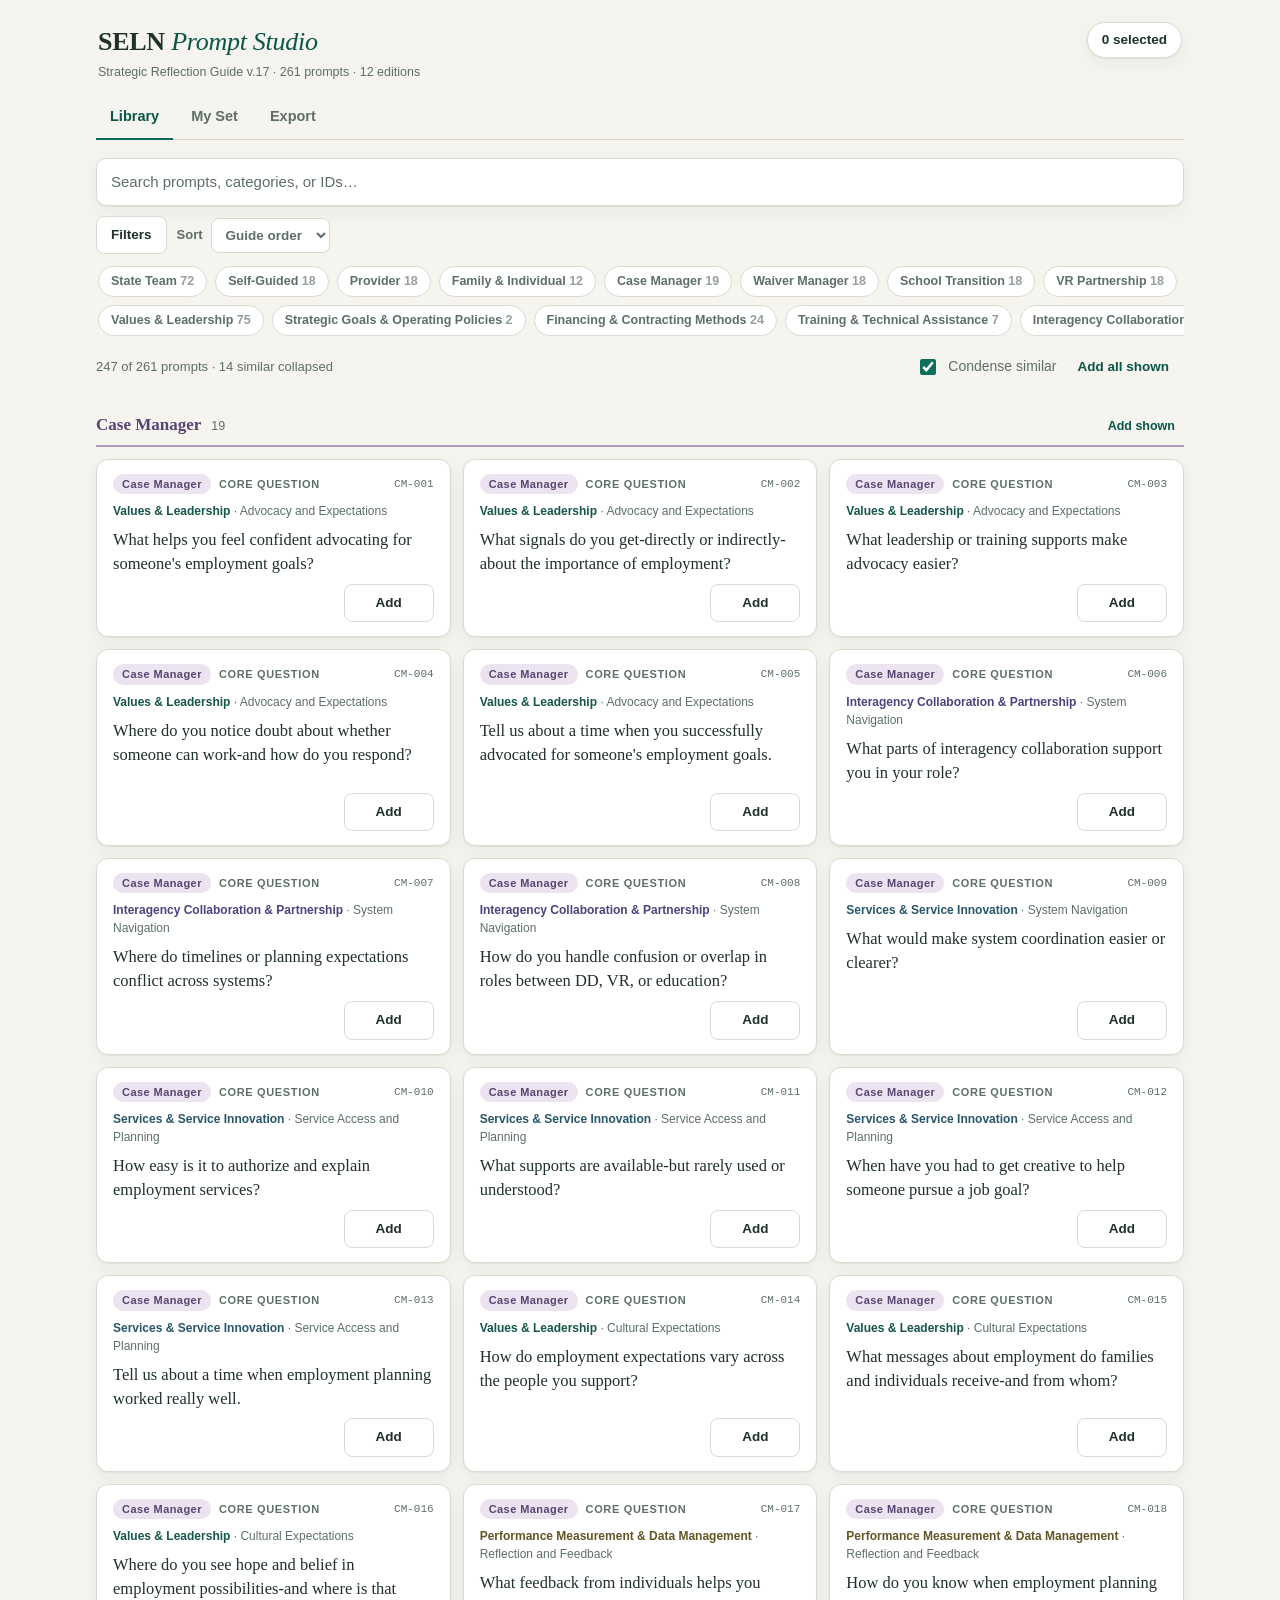
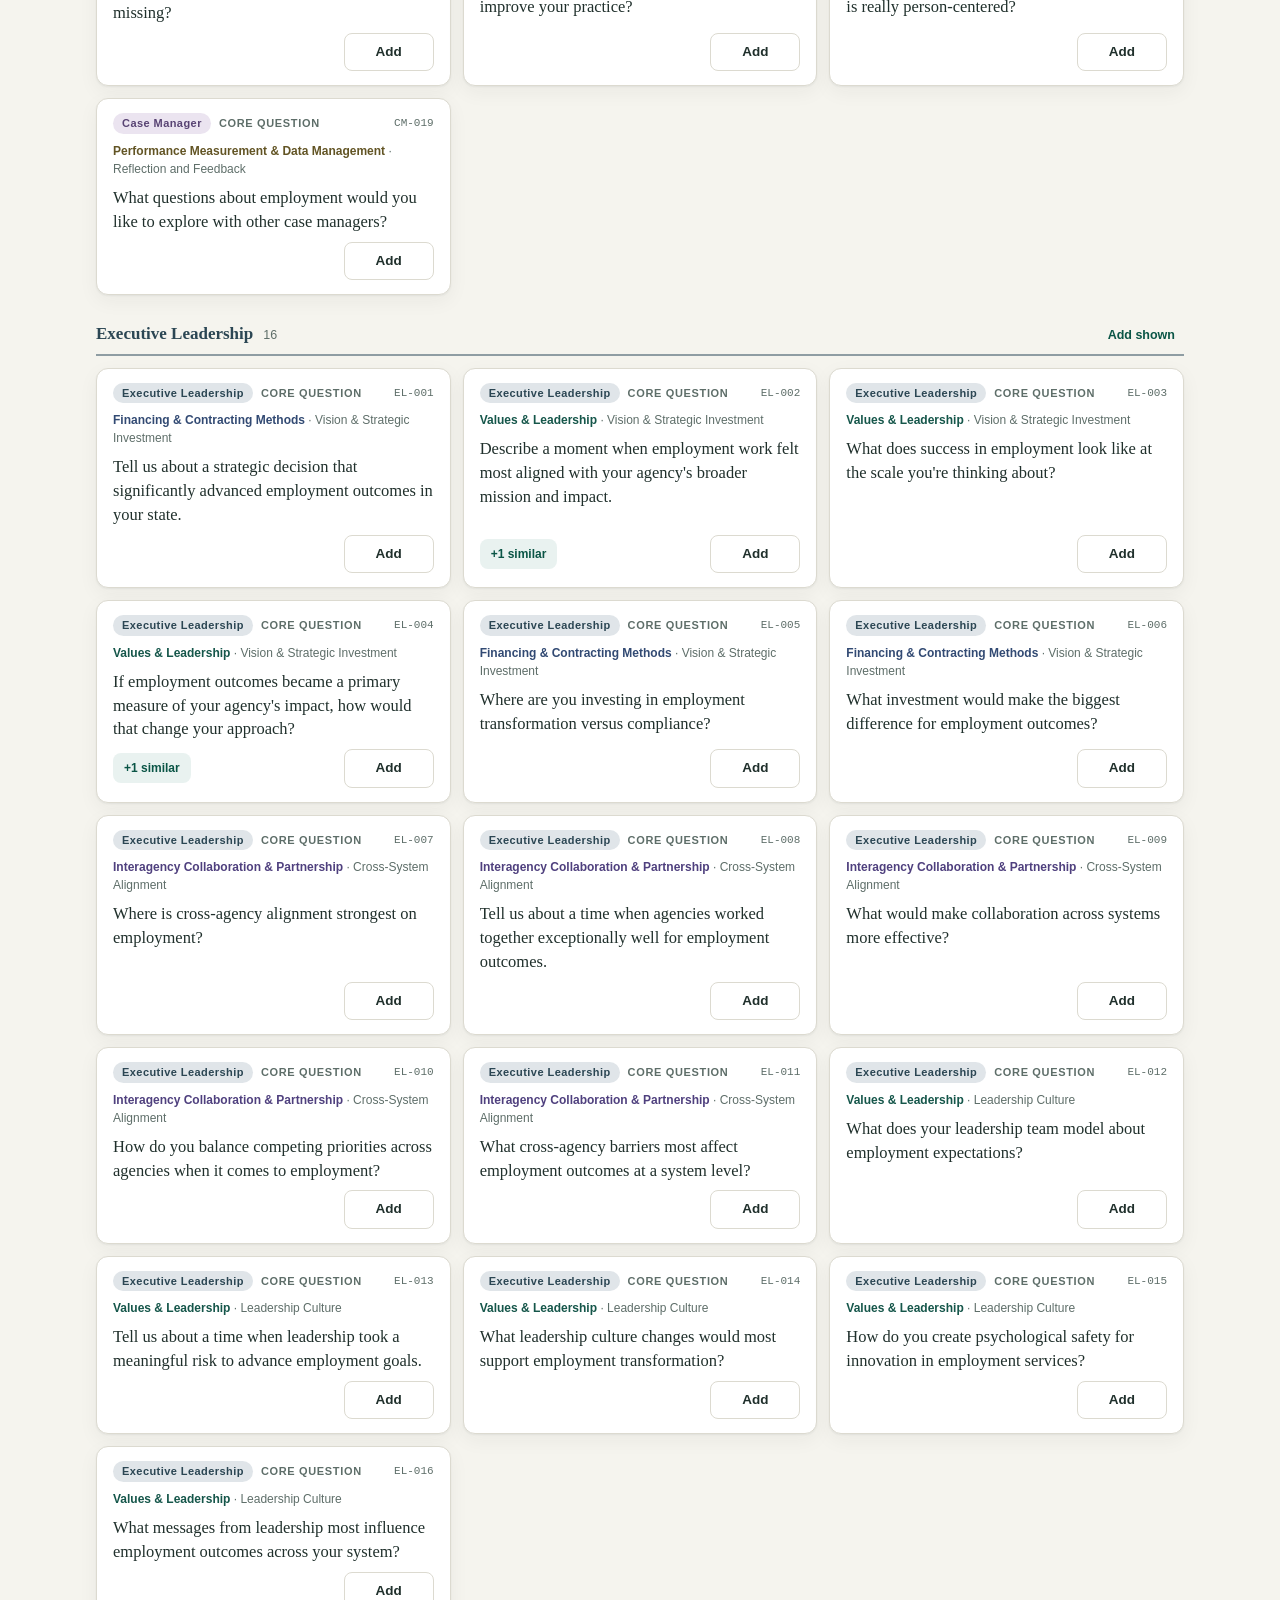
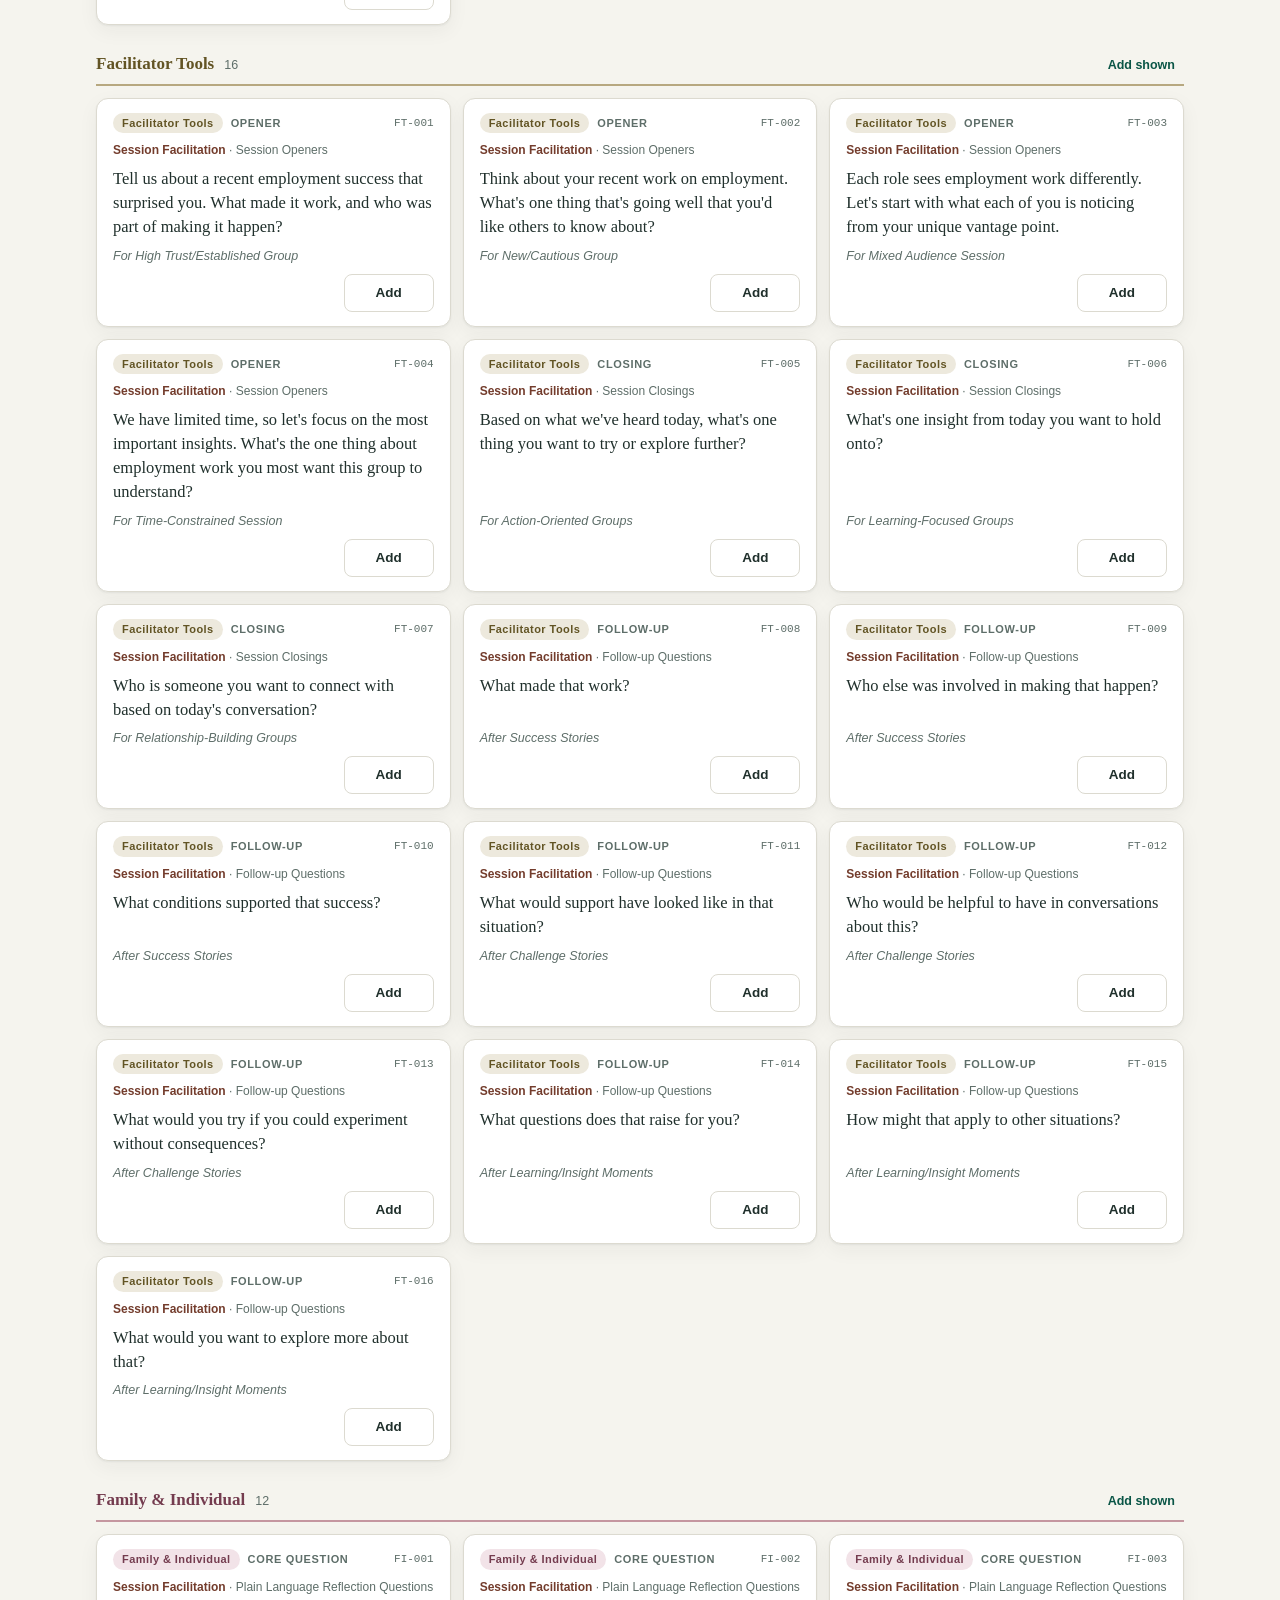
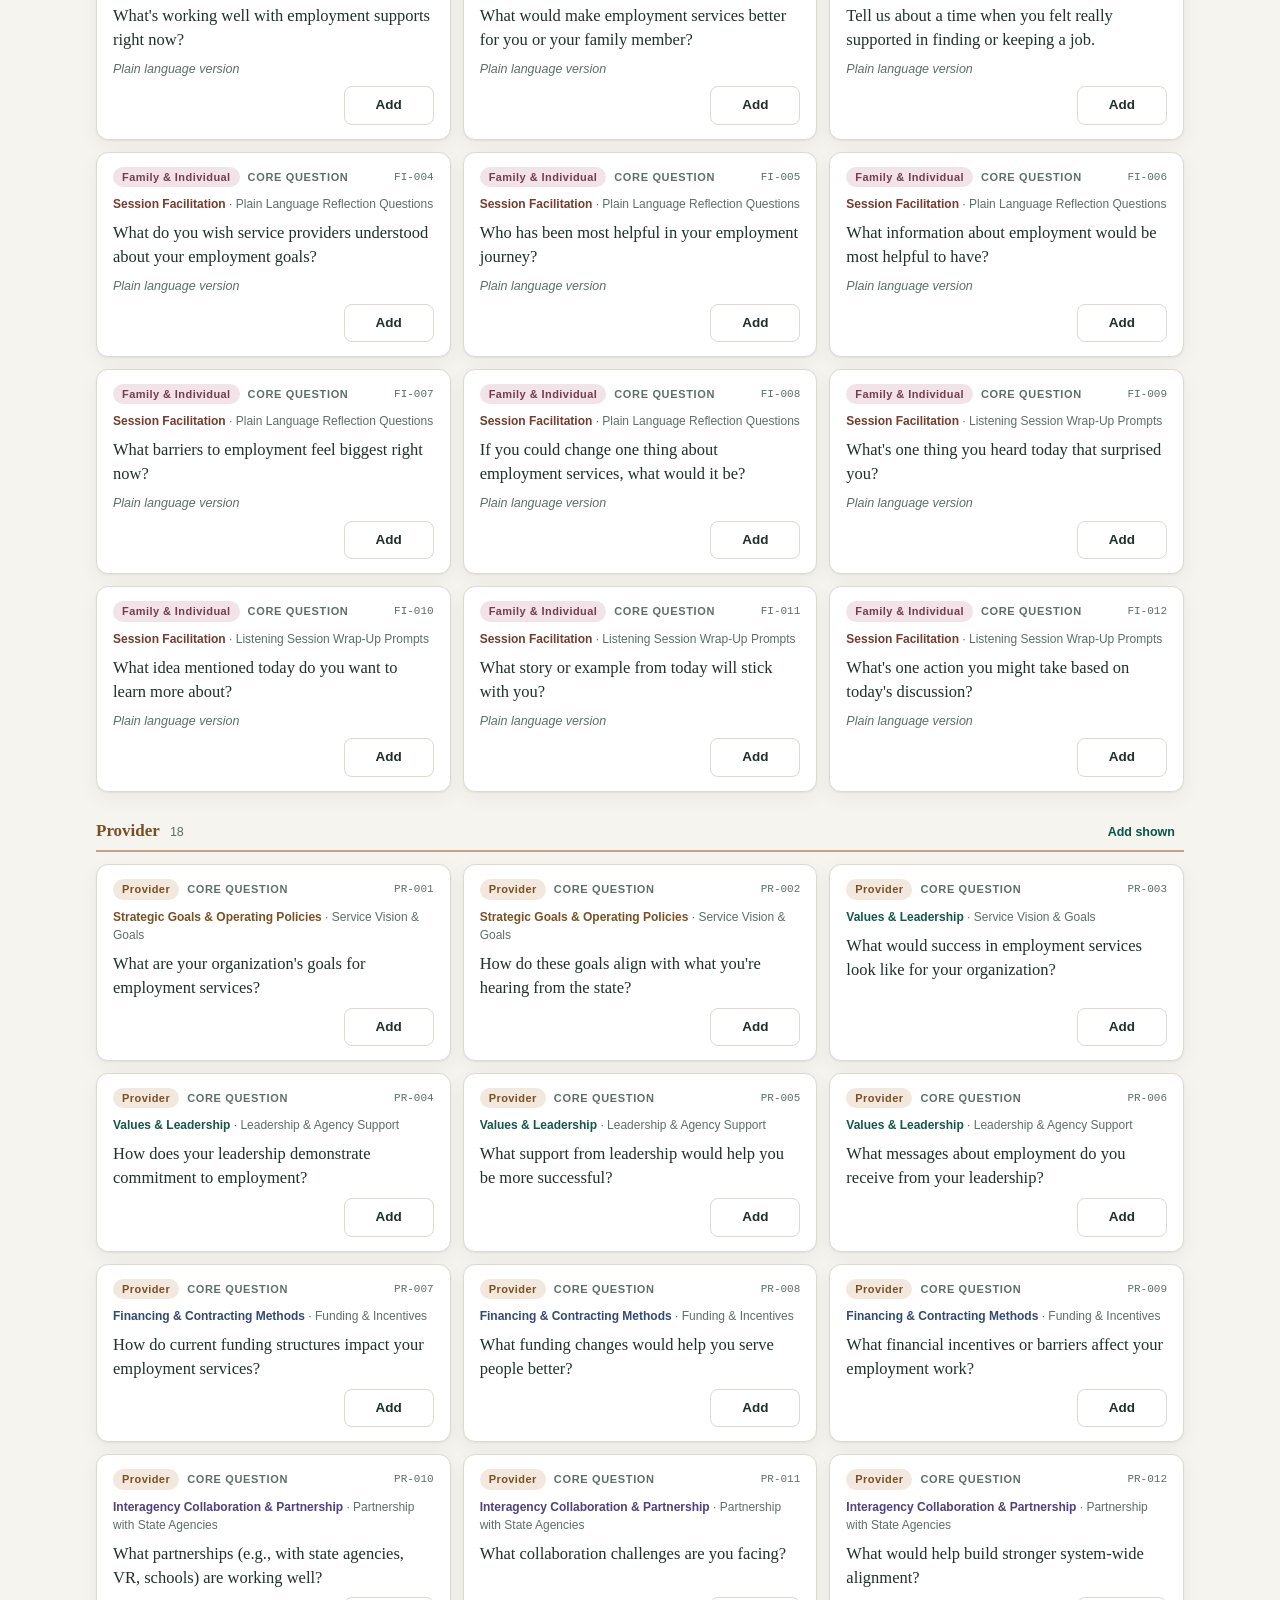
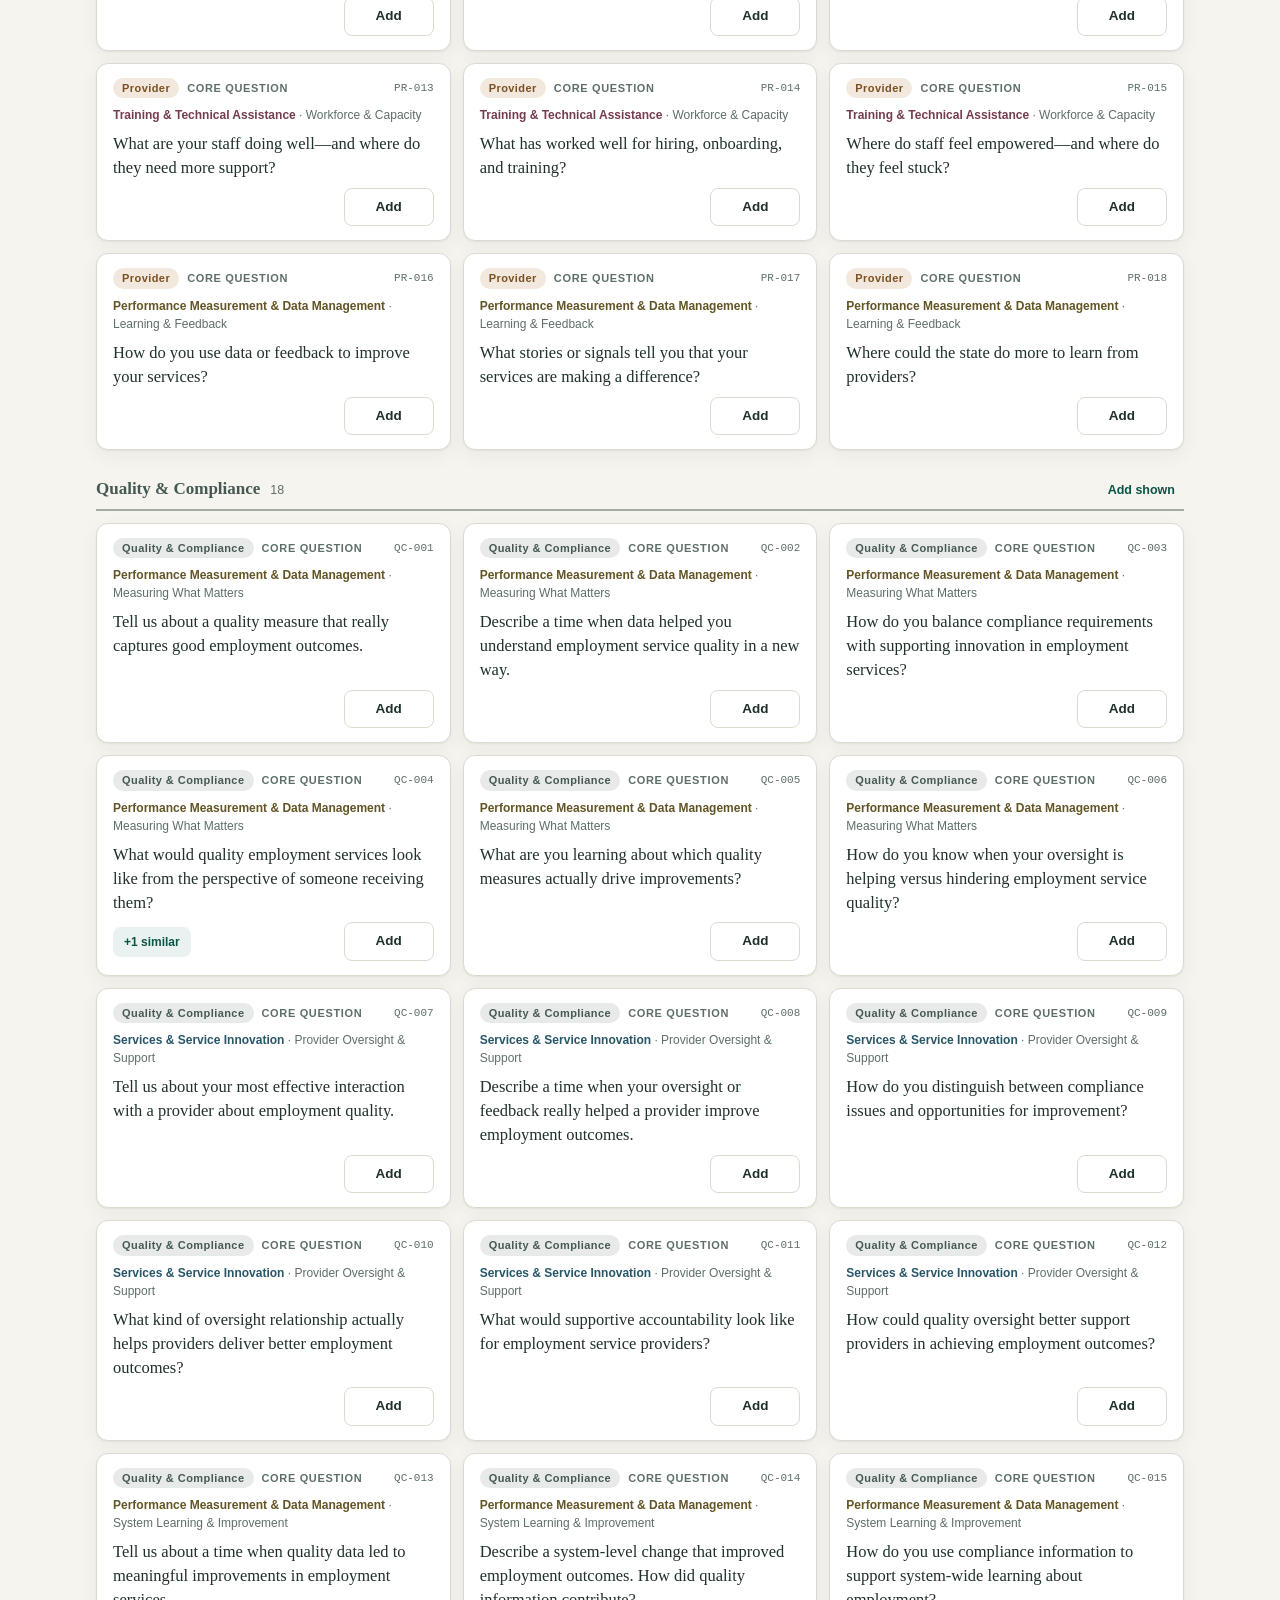
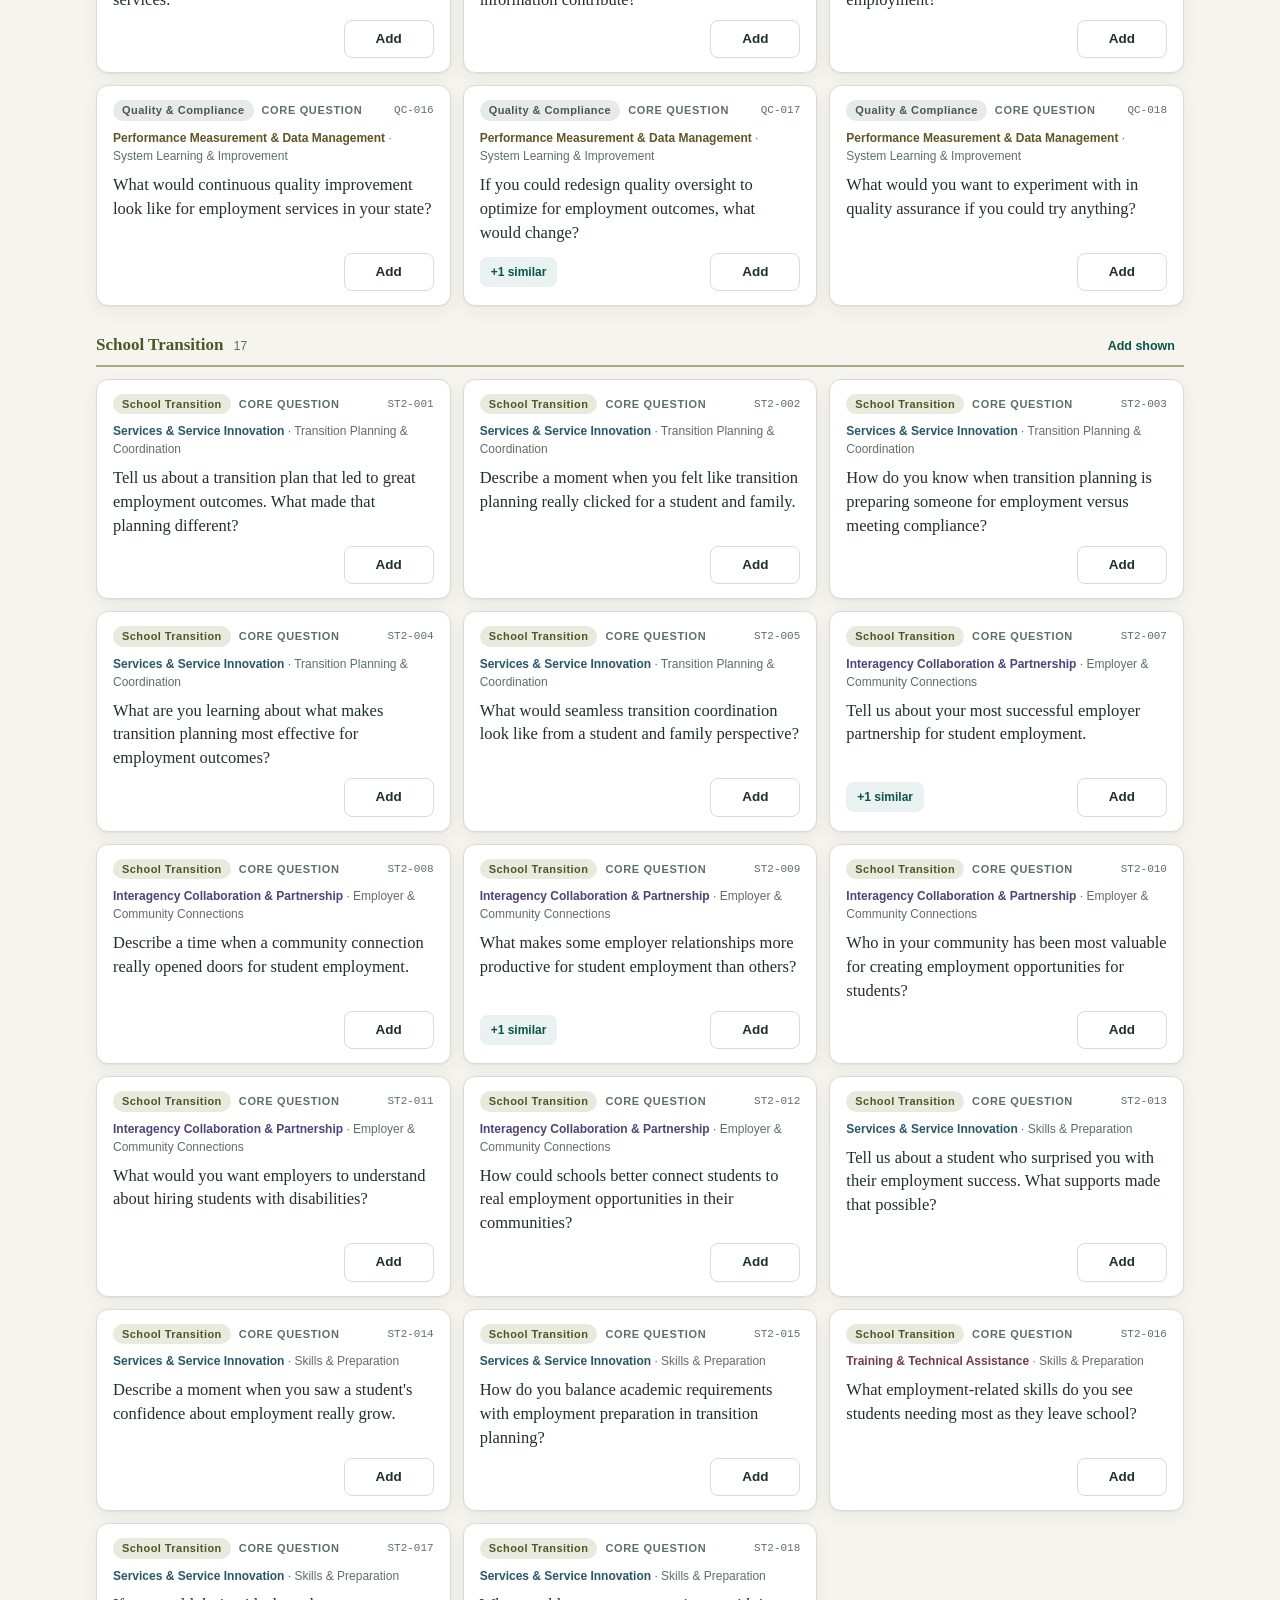
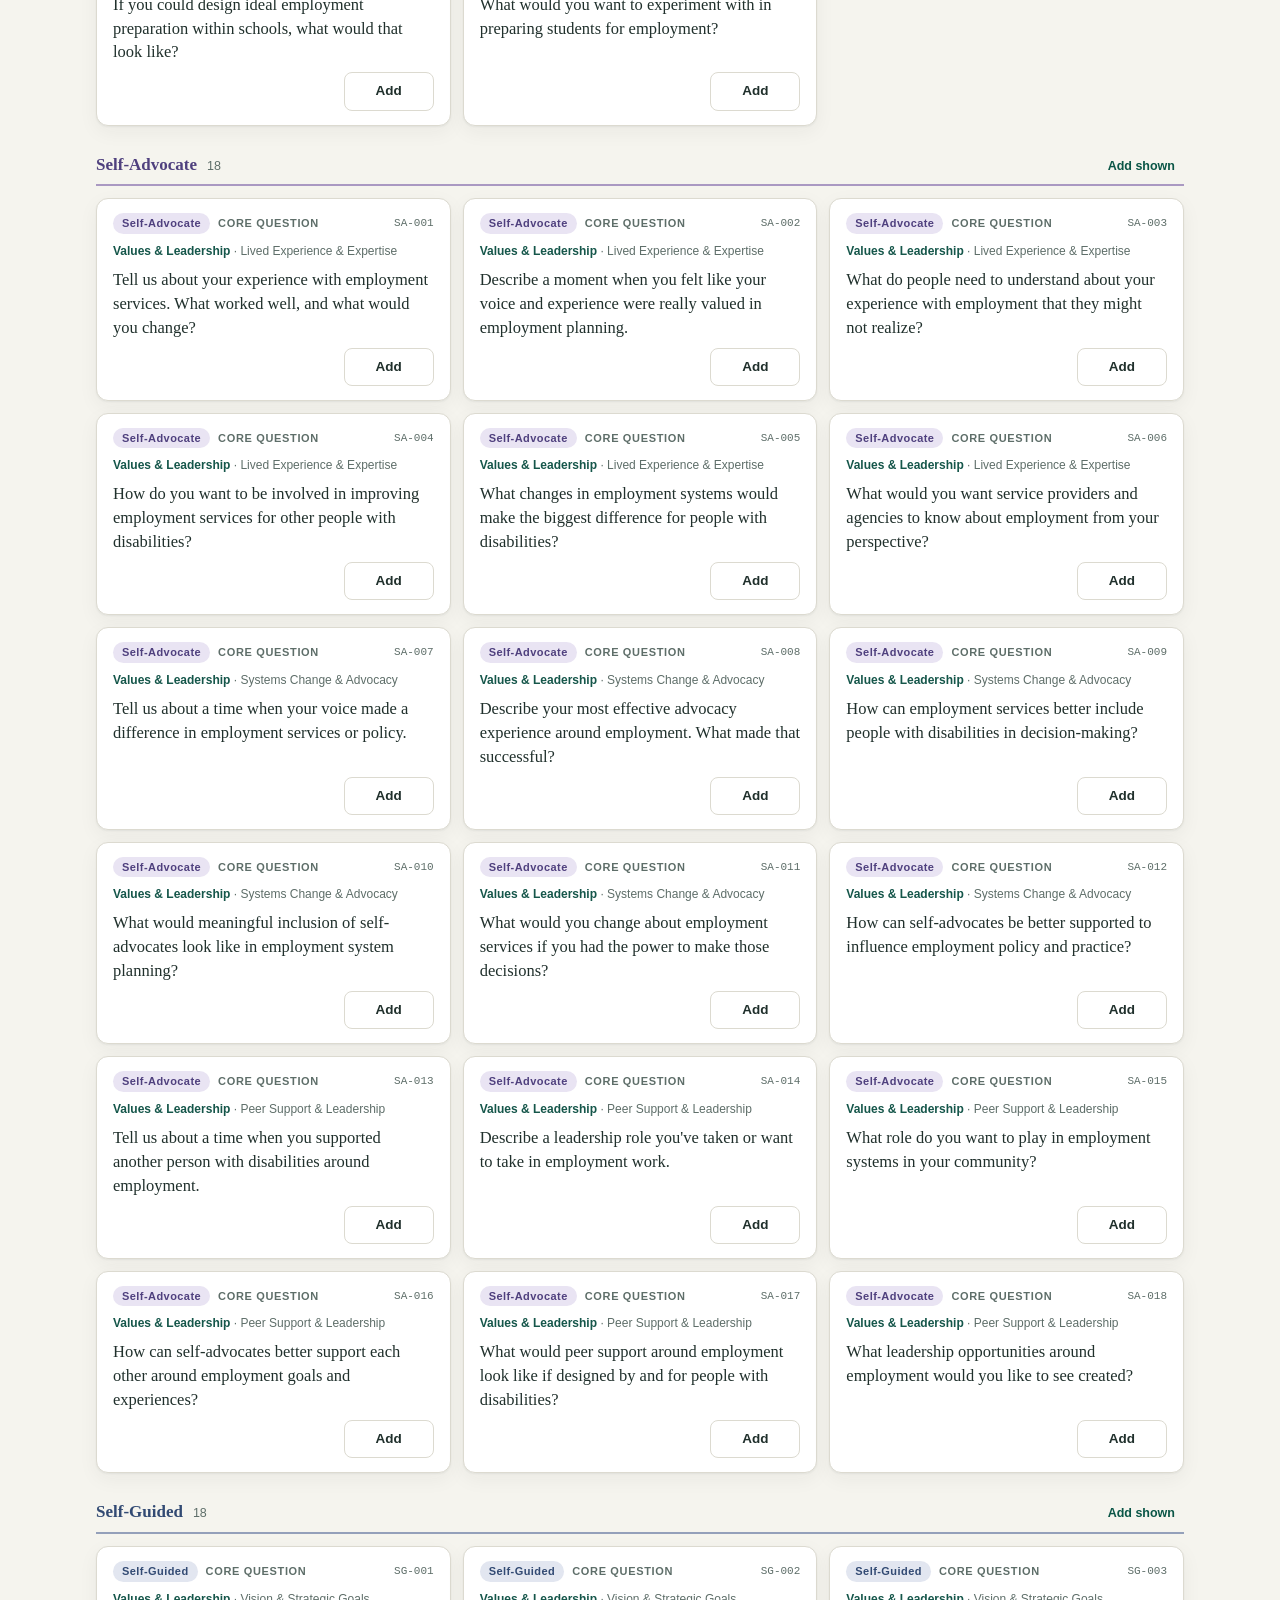
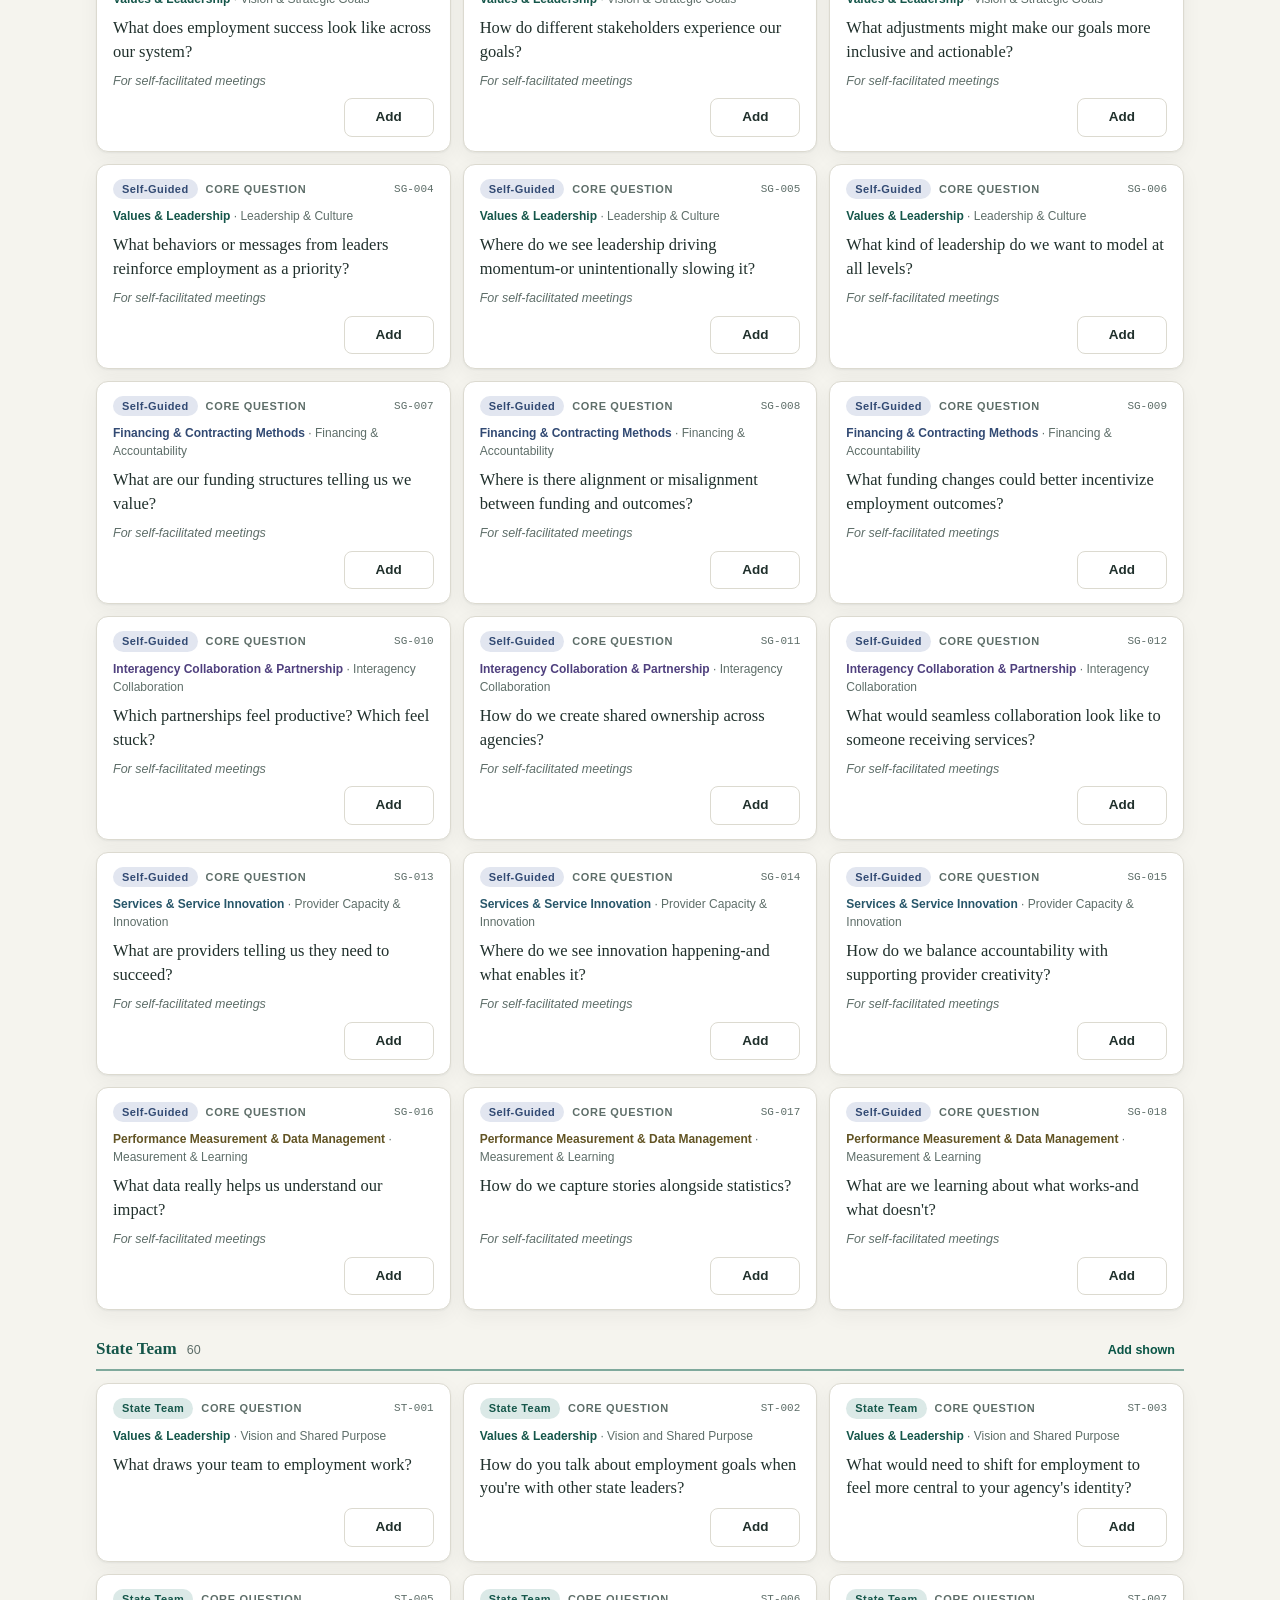
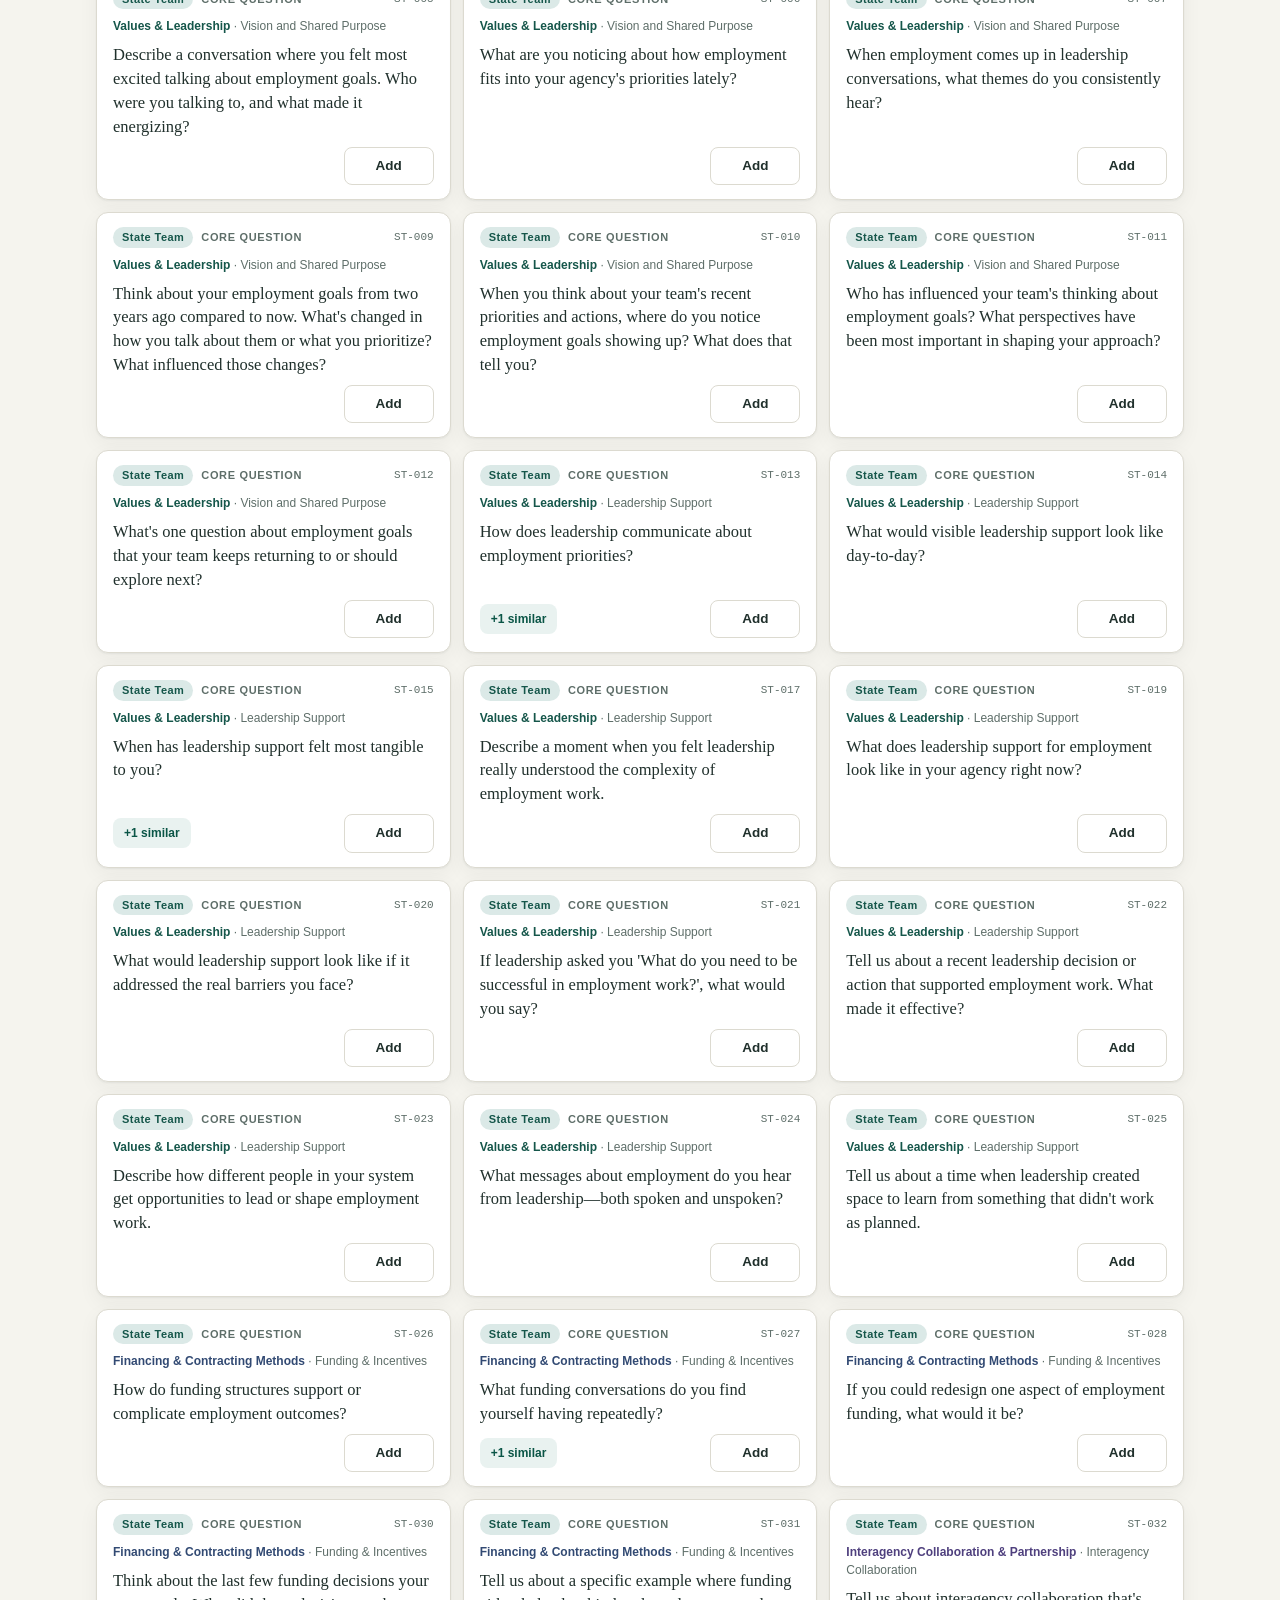
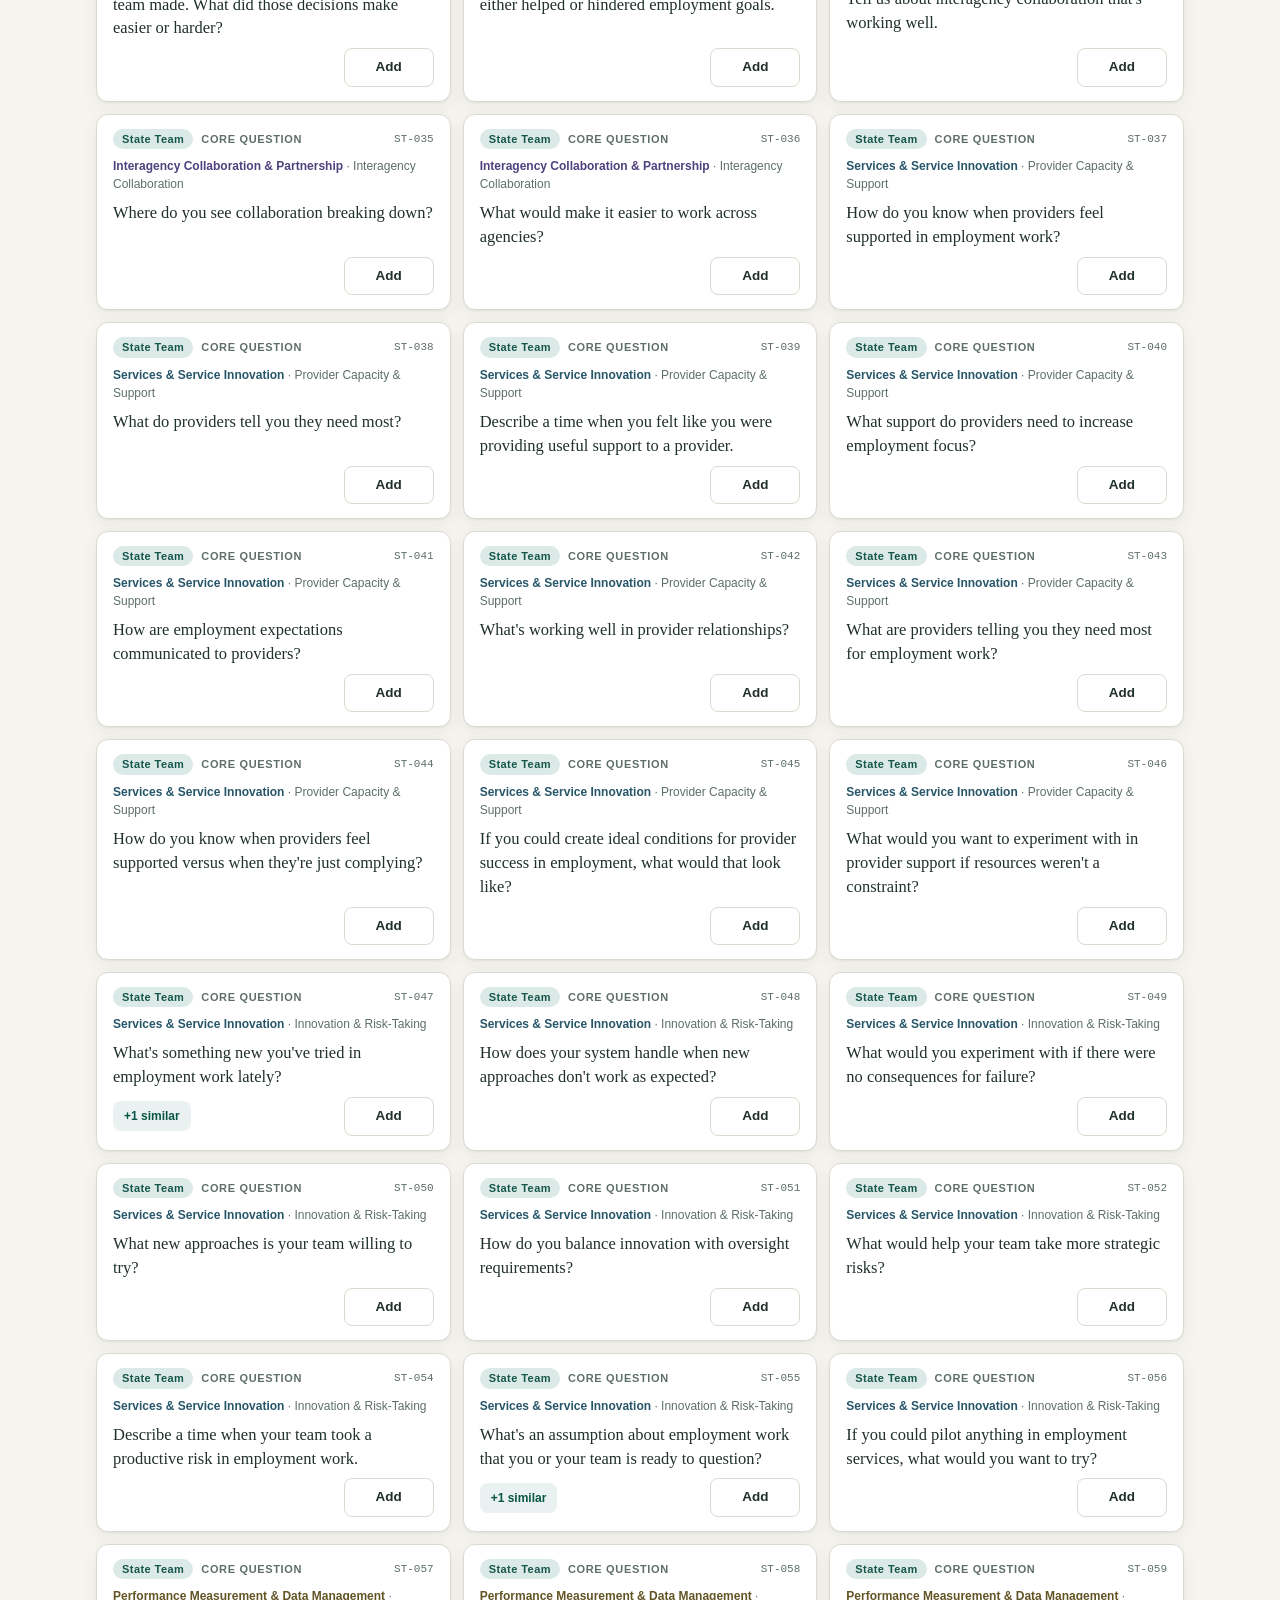
==== commit 8f81d908: "Condense near-duplicate prompts, add section headers and export preview The guide repeats many quest" ====
--- a/index.html
+++ b/index.html
@@ -303,6 +303,32 @@
 
 .result-count { font-size: 13px; color: var(--mute); font-variant-numeric: tabular-nums; }
 
+.result-actions { display: flex; align-items: center; gap: 6px; flex-wrap: wrap; }
+
+.condense-chk { font-size: 12.5px; color: var(--mute); padding: 0; white-space: nowrap; }
+
+/* section headers inside the card grid (sorted views) */
+.sec-head {
+  --ed: var(--mute);
+  grid-column: 1 / -1;
+  display: flex;
+  align-items: baseline;
+  gap: 10px;
+  margin: 14px 0 0;
+  padding-bottom: 5px;
+  border-bottom: 2px solid color-mix(in srgb, var(--ed) 45%, var(--line));
+}
+
+.sec-head b {
+  font-family: var(--serif);
+  font-size: 17px;
+  color: color-mix(in srgb, var(--ed) 62%, var(--ink));
+}
+
+.sec-head .sec-n { color: var(--mute); font-size: 12.5px; font-variant-numeric: tabular-nums; }
+
+.sec-head .btn { margin-left: auto; padding: 3px 8px; font-size: 12.5px; }
+
 /* ---------- prompt cards ---------- */
 
 .cards {
@@ -371,7 +397,18 @@
 
 .pcard-note { font-size: 12.5px; font-style: italic; color: var(--mute); margin: 0; }
 
-.pcard-foot { display: flex; justify-content: flex-end; }
+.pcard-foot { display: flex; justify-content: flex-end; gap: 8px; align-items: center; }
+
+.sim-btn {
+  margin-right: auto;
+  font-size: 12px;
+  padding: 5px 10px;
+  border-color: transparent;
+  background: var(--accent-soft);
+  color: var(--accent-strong);
+}
+
+.pcard.is-variant { border-left: 3px solid var(--accent); }
 
 .add-btn { min-width: 90px; }
 
@@ -429,6 +466,8 @@
 }
 
 .item-srcnote { font-size: 12.5px; font-style: italic; color: var(--mute); margin: 0 0 6px; }
+
+.item-warn { font-size: 12px; font-weight: 600; color: var(--amber); margin: 0 0 6px; }
 
 .item-note {
   width: 100%;
@@ -644,6 +683,143 @@
 .checks .check { padding: 4px 0; }
 
 .checks-scroll { max-height: 220px; overflow-y: auto; border: 1px solid var(--line); border-radius: 8px; padding: 6px 10px; }
+
+/* ---------- export preview ----------
+   The preview shows printed pages and slides, so it commits to the document's
+   own light palette in both app themes. */
+
+.sheet-wide { max-width: 880px; }
+
+.pv-body { background: #DDDCD3; padding: 20px 16px; }
+
+.pv-page, .pv-slide {
+  background: #FFFFFF;
+  color: #20302C;
+  max-width: 660px;
+  margin: 0 auto 18px;
+  box-shadow: 0 2px 14px rgba(20, 30, 27, 0.18);
+}
+
+.pv-page { font-family: var(--serif); padding: 44px 48px; font-size: 14px; line-height: 1.5; }
+
+.pv-page p { margin: 0; }
+
+.pv-kicker {
+  font-family: var(--sans);
+  font-size: 10px;
+  font-weight: 700;
+  letter-spacing: 0.13em;
+  text-transform: uppercase;
+  color: #0E6E5C;
+  margin: 0 0 10px !important;
+}
+
+.pv-page h1 { font-size: 26px; line-height: 1.15; margin: 0 0 6px; }
+
+.pv-sub { color: #5E6E69; font-size: 14px; }
+
+.pv-cm { font-family: var(--sans); font-size: 11px; color: #5E6E69; margin-top: 10px !important; }
+
+.pv-cover { border-bottom: 3px solid #0E6E5C; padding-bottom: 14px; margin-bottom: 20px; }
+
+.pv-cat {
+  color: #0E6E5C;
+  font-size: 16px;
+  border-bottom: 1px solid #C9C7BC;
+  padding-bottom: 4px;
+  margin: 22px 0 12px;
+}
+
+.pv-item { margin-bottom: 16px; }
+
+.pv-q { font-size: 14.5px; margin-bottom: 3px !important; }
+
+.pv-num { font-family: var(--sans); font-size: 11px; font-weight: 700; color: #0E6E5C; }
+
+.pv-meta { font-family: var(--sans); font-size: 10px; color: #5E6E69; letter-spacing: 0.03em; }
+
+.pv-note { font-size: 12px; font-style: italic; color: #5E6E69; }
+
+.pv-line { border-bottom: 1px solid #C9C7BC; height: 22px; }
+
+.pv-brk {
+  font-family: var(--sans);
+  font-size: 9.5px;
+  font-weight: 600;
+  color: #98A6A0;
+  text-transform: uppercase;
+  letter-spacing: 0.12em;
+  text-align: center;
+  border-top: 2px dashed #C9C7BC;
+  margin: 20px 0 18px;
+  padding-top: 3px;
+}
+
+table.pv-agenda { width: 100%; border-collapse: collapse; font-size: 13px; }
+
+table.pv-agenda th {
+  font-family: var(--sans);
+  font-size: 10px;
+  letter-spacing: 0.1em;
+  text-transform: uppercase;
+  color: #5E6E69;
+  text-align: left;
+  border-bottom: 3px solid #0E6E5C;
+  padding: 6px 10px 6px 0;
+}
+
+table.pv-agenda td { border-bottom: 1px solid #C9C7BC; padding: 9px 10px 9px 0; vertical-align: top; }
+
+td.pv-time { white-space: nowrap; font-family: var(--sans); font-size: 12px; font-weight: 700; color: #0E6E5C; width: 74px; }
+
+td.pv-min { white-space: nowrap; font-family: var(--sans); font-size: 12px; color: #5E6E69; width: 40px; }
+
+.pv-slide {
+  background: #FBFAF7;
+  aspect-ratio: 16 / 9;
+  padding: 4.5% 6%;
+  display: flex;
+  flex-direction: column;
+  font-family: var(--serif);
+}
+
+.pv-sl-kicker {
+  font-family: var(--sans);
+  font-size: 10px;
+  font-weight: 700;
+  letter-spacing: 0.11em;
+  text-transform: uppercase;
+  color: #0E6E5C;
+  margin-bottom: 6px;
+}
+
+.pv-sl-rule { width: 52px; height: 3px; background: #0E6E5C; margin: 4px 0 10px; flex: 0 0 auto; }
+
+.pv-sl-title { font-size: 27px; font-weight: 700; line-height: 1.15; }
+
+.pv-sl-sub { font-family: var(--sans); font-size: 13px; color: #5E6E69; margin-top: 8px; }
+
+.pv-sl-text { flex: 1; display: flex; align-items: center; line-height: 1.3; min-height: 0; overflow: hidden; }
+
+.pv-sl-text.sz1 { font-size: 25px; }
+.pv-sl-text.sz2 { font-size: 21px; }
+.pv-sl-text.sz3 { font-size: 17px; }
+.pv-sl-text.sz4 { font-size: 15px; }
+
+.pv-sl-foot {
+  margin-top: auto;
+  font-family: var(--sans);
+  font-size: 10px;
+  color: #5E6E69;
+  display: flex;
+  justify-content: space-between;
+  gap: 12px;
+}
+
+@media (max-width: 640px) {
+  .pv-page { padding: 24px 20px; }
+  .pv-body { padding: 12px 8px; }
+}
 
 /* ---------- toast ---------- */
 
@@ -737,7 +913,12 @@
       <div class="chips chips-fw" id="fwChips" role="group" aria-label="Filter by category"></div>
       <div class="result-row">
         <span class="result-count" id="resultCount"></span>
-        <button type="button" class="btn btn-ghost" id="addAllBtn">Add all shown</button>
+        <span class="result-actions">
+          <label class="check condense-chk" title="Collapse near-duplicate wordings behind a '+N similar' chip">
+            <input type="checkbox" id="condenseChk" checked>Condense similar
+          </label>
+          <button type="button" class="btn btn-ghost" id="addAllBtn">Add all shown</button>
+        </span>
       </div>
       <div class="cards" id="cards"></div>
     </section>
@@ -842,6 +1023,7 @@
         </fieldset>
       </div>
       <div class="export-actions">
+        <button type="button" class="btn btn-big" id="previewBtn">Preview</button>
         <button type="button" class="btn btn-primary btn-big" id="exportBtn">Download .docx</button>
         <button type="button" class="btn" id="altBtn" hidden>Download agenda .pdf</button>
         <span class="export-hint" id="exportHint"></span>
@@ -868,10 +1050,22 @@
   </div>
 </div>
 
+<div class="sheet-backdrop" id="previewBackdrop" hidden>
+  <div class="sheet sheet-wide" role="dialog" aria-modal="true" aria-label="Export preview">
+    <div class="sheet-head">
+      <b id="pvTitle">Preview</b>
+      <span class="export-hint" id="pvHint"></span>
+      <button type="button" class="btn btn-primary" id="pvDownload">Download</button>
+      <button type="button" class="btn icon-btn" id="closePreview" aria-label="Close preview">✕</button>
+    </div>
+    <div class="sheet-body pv-body" id="pvBody"></div>
+  </div>
+</div>
+
 <div id="toast" class="toast" role="status" aria-live="polite"></div>
 
 <script>
-var SELN = {"meta":{"source":"SELN Strategic Reflection Guide v.17","total_prompts":261,"editions":[{"name":"State Team","code":"ST","count":72},{"name":"Self-Guided","code":"SG","count":18},{"name":"Provider","code":"PR","count":18},{"name":"Family & Individual","code":"FI","count":12},{"name":"Case Manager","code":"CM","count":19},{"name":"Waiver Manager","code":"WM","count":18},{"name":"School Transition","code":"ST2","count":18},{"name":"VR Partnership","code":"VR","count":18},{"name":"Quality & Compliance","code":"QC","count":18},{"name":"Self-Advocate","code":"SA","count":18},{"name":"Executive Leadership","code":"EL","count":16},{"name":"Facilitator Tools","code":"FT","count":16}],"types":["Closing","Core Question","Follow-up","Opener"],"categories":["Financing & Contracting Methods","Interagency Collaboration & Partnership","Performance Measurement & Data Management","Services & Service Innovation","Session Facilitation","Strategic Goals & Operating Policies","Training & Technical Assistance","Values & Leadership"],"framework_source":"SELN Framework for Employment (Hall et al., 2007) — HP_framework_8_21_2015rev","framework_categories":["Values & Leadership","Strategic Goals & Operating Policies","Financing & Contracting Methods","Training & Technical Assistance","Interagency Collaboration & Partnership","Services & Service Innovation","Performance Measurement & Data Management","Session Facilitation"]},"prompts":[{"id":"CM-001","edition":"Case Manager","category":"Advocacy and Expectations","prompt":"What helps you feel confident advocating for someone's employment goals?","type":"Core Question","notes":"","original_category":"Advocacy and Expectations","framework_category":"Values & Leadership"},{"id":"CM-002","edition":"Case Manager","category":"Advocacy and Expectations","prompt":"What signals do you get-directly or indirectly-about the importance of employment?","type":"Core Question","notes":"","original_category":"Advocacy and Expectations","framework_category":"Values & Leadership"},{"id":"CM-003","edition":"Case Manager","category":"Advocacy and Expectations","prompt":"What leadership or training supports make advocacy easier?","type":"Core Question","notes":"","original_category":"Advocacy and Expectations","framework_category":"Values & Leadership"},{"id":"CM-004","edition":"Case Manager","category":"Advocacy and Expectations","prompt":"Where do you notice doubt about whether someone can work-and how do you respond?","type":"Core Question","notes":"","original_category":"Advocacy and Expectations","framework_category":"Values & Leadership"},{"id":"CM-005","edition":"Case Manager","category":"Advocacy and Expectations","prompt":"Tell us about a time when you successfully advocated for someone's employment goals.","type":"Core Question","notes":"","original_category":"Advocacy and Expectations","framework_category":"Values & Leadership"},{"id":"CM-006","edition":"Case Manager","category":"System Navigation","prompt":"What parts of interagency collaboration support you in your role?","type":"Core Question","notes":"","original_category":"System Navigation","framework_category":"Interagency Collaboration & Partnership"},{"id":"CM-007","edition":"Case Manager","category":"System Navigation","prompt":"Where do timelines or planning expectations conflict across systems?","type":"Core Question","notes":"","original_category":"System Navigation","framework_category":"Interagency Collaboration & Partnership"},{"id":"CM-008","edition":"Case Manager","category":"System Navigation","prompt":"How do you handle confusion or overlap in roles between DD, VR, or education?","type":"Core Question","notes":"","original_category":"System Navigation","framework_category":"Interagency Collaboration & Partnership"},{"id":"CM-009","edition":"Case Manager","category":"System Navigation","prompt":"What would make system coordination easier or clearer?","type":"Core Question","notes":"","original_category":"System Navigation","framework_category":"Services & Service Innovation"},{"id":"CM-010","edition":"Case Manager","category":"Service Access and Planning","prompt":"How easy is it to authorize and explain employment services?","type":"Core Question","notes":"","original_category":"Service Access and Planning","framework_category":"Services & Service Innovation"},{"id":"CM-011","edition":"Case Manager","category":"Service Access and Planning","prompt":"What supports are available-but rarely used or understood?","type":"Core Question","notes":"","original_category":"Service Access and Planning","framework_category":"Services & Service Innovation"},{"id":"CM-012","edition":"Case Manager","category":"Service Access and Planning","prompt":"When have you had to get creative to help someone pursue a job goal?","type":"Core Question","notes":"","original_category":"Service Access and Planning","framework_category":"Services & Service Innovation"},{"id":"CM-013","edition":"Case Manager","category":"Service Access and Planning","prompt":"Tell us about a time when employment planning worked really well.","type":"Core Question","notes":"","original_category":"Service Access and Planning","framework_category":"Services & Service Innovation"},{"id":"CM-014","edition":"Case Manager","category":"Cultural Expectations","prompt":"How do employment expectations vary across the people you support?","type":"Core Question","notes":"","original_category":"Cultural Expectations","framework_category":"Values & Leadership"},{"id":"CM-015","edition":"Case Manager","category":"Cultural Expectations","prompt":"What messages about employment do families and individuals receive-and from whom?","type":"Core Question","notes":"","original_category":"Cultural Expectations","framework_category":"Values & Leadership"},{"id":"CM-016","edition":"Case Manager","category":"Cultural Expectations","prompt":"Where do you see hope and belief in employment possibilities-and where is that missing?","type":"Core Question","notes":"","original_category":"Cultural Expectations","framework_category":"Values & Leadership"},{"id":"CM-017","edition":"Case Manager","category":"Reflection and Feedback","prompt":"What feedback from individuals helps you improve your practice?","type":"Core Question","notes":"","original_category":"Reflection and Feedback","framework_category":"Performance Measurement & Data Management"},{"id":"CM-018","edition":"Case Manager","category":"Reflection and Feedback","prompt":"How do you know when employment planning is really person-centered?","type":"Core Question","notes":"","original_category":"Reflection and Feedback","framework_category":"Performance Measurement & Data Management"},{"id":"CM-019","edition":"Case Manager","category":"Reflection and Feedback","prompt":"What questions about employment would you like to explore with other case managers?","type":"Core Question","notes":"","original_category":"Reflection and Feedback","framework_category":"Performance Measurement & Data Management"},{"id":"EL-001","edition":"Executive Leadership","category":"Vision & Strategic Investment","prompt":"Tell us about a strategic decision that significantly advanced employment outcomes in your state.","type":"Core Question","notes":"","original_category":"Vision & Strategic Investment","framework_category":"Financing & Contracting Methods"},{"id":"EL-002","edition":"Executive Leadership","category":"Vision & Strategic Investment","prompt":"Describe a moment when employment work felt most aligned with your agency's broader mission and impact.","type":"Core Question","notes":"","original_category":"Vision & Strategic Investment","framework_category":"Values & Leadership"},{"id":"EL-003","edition":"Executive Leadership","category":"Vision & Strategic Investment","prompt":"What does success in employment look like at the scale you're thinking about?","type":"Core Question","notes":"","original_category":"Vision & Strategic Investment","framework_category":"Values & Leadership"},{"id":"EL-004","edition":"Executive Leadership","category":"Vision & Strategic Investment","prompt":"If employment outcomes became a primary measure of your agency's impact, how would that change your approach?","type":"Core Question","notes":"","original_category":"Vision & Strategic Investment","framework_category":"Values & Leadership"},{"id":"EL-005","edition":"Executive Leadership","category":"Vision & Strategic Investment","prompt":"Where are you investing in employment transformation versus compliance?","type":"Core Question","notes":"","original_category":"Vision & Strategic Investment","framework_category":"Financing & Contracting Methods"},{"id":"EL-006","edition":"Executive Leadership","category":"Vision & Strategic Investment","prompt":"What investment would make the biggest difference for employment outcomes?","type":"Core Question","notes":"","original_category":"Vision & Strategic Investment","framework_category":"Financing & Contracting Methods"},{"id":"EL-007","edition":"Executive Leadership","category":"Cross-System Alignment","prompt":"Where is cross-agency alignment strongest on employment?","type":"Core Question","notes":"","original_category":"Cross-System Alignment","framework_category":"Interagency Collaboration & Partnership"},{"id":"EL-008","edition":"Executive Leadership","category":"Cross-System Alignment","prompt":"Tell us about a time when agencies worked together exceptionally well for employment outcomes.","type":"Core Question","notes":"","original_category":"Cross-System Alignment","framework_category":"Interagency Collaboration & Partnership"},{"id":"EL-009","edition":"Executive Leadership","category":"Cross-System Alignment","prompt":"What would make collaboration across systems more effective?","type":"Core Question","notes":"","original_category":"Cross-System Alignment","framework_category":"Interagency Collaboration & Partnership"},{"id":"EL-010","edition":"Executive Leadership","category":"Cross-System Alignment","prompt":"How do you balance competing priorities across agencies when it comes to employment?","type":"Core Question","notes":"","original_category":"Cross-System Alignment","framework_category":"Interagency Collaboration & Partnership"},{"id":"EL-011","edition":"Executive Leadership","category":"Cross-System Alignment","prompt":"What cross-agency barriers most affect employment outcomes at a system level?","type":"Core Question","notes":"","original_category":"Cross-System Alignment","framework_category":"Interagency Collaboration & Partnership"},{"id":"EL-012","edition":"Executive Leadership","category":"Leadership Culture","prompt":"What does your leadership team model about employment expectations?","type":"Core Question","notes":"","original_category":"Leadership Culture","framework_category":"Values & Leadership"},{"id":"EL-013","edition":"Executive Leadership","category":"Leadership Culture","prompt":"Tell us about a time when leadership took a meaningful risk to advance employment goals.","type":"Core Question","notes":"","original_category":"Leadership Culture","framework_category":"Values & Leadership"},{"id":"EL-014","edition":"Executive Leadership","category":"Leadership Culture","prompt":"What leadership culture changes would most support employment transformation?","type":"Core Question","notes":"","original_category":"Leadership Culture","framework_category":"Values & Leadership"},{"id":"EL-015","edition":"Executive Leadership","category":"Leadership Culture","prompt":"How do you create psychological safety for innovation in employment services?","type":"Core Question","notes":"","original_category":"Leadership Culture","framework_category":"Values & Leadership"},{"id":"EL-016","edition":"Executive Leadership","category":"Leadership Culture","prompt":"What messages from leadership most influence employment outcomes across your system?","type":"Core Question","notes":"","original_category":"Leadership Culture","framework_category":"Values & Leadership"},{"id":"FT-001","edition":"Facilitator Tools","category":"Session Openers","prompt":"Tell us about a recent employment success that surprised you. What made it work, and who was part of making it happen?","type":"Opener","notes":"For High Trust/Established Group","original_category":"Session Openers","framework_category":"Session Facilitation"},{"id":"FT-002","edition":"Facilitator Tools","category":"Session Openers","prompt":"Think about your recent work on employment. What's one thing that's going well that you'd like others to know about?","type":"Opener","notes":"For New/Cautious Group","original_category":"Session Openers","framework_category":"Session Facilitation"},{"id":"FT-003","edition":"Facilitator Tools","category":"Session Openers","prompt":"Each role sees employment work differently. Let's start with what each of you is noticing from your unique vantage point.","type":"Opener","notes":"For Mixed Audience Session","original_category":"Session Openers","framework_category":"Session Facilitation"},{"id":"FT-004","edition":"Facilitator Tools","category":"Session Openers","prompt":"We have limited time, so let's focus on the most important insights. What's the one thing about employment work you most want this group to understand?","type":"Opener","notes":"For Time-Constrained Session","original_category":"Session Openers","framework_category":"Session Facilitation"},{"id":"FT-005","edition":"Facilitator Tools","category":"Session Closings","prompt":"Based on what we've heard today, what's one thing you want to try or explore further?","type":"Closing","notes":"For Action-Oriented Groups","original_category":"Session Closings","framework_category":"Session Facilitation"},{"id":"FT-006","edition":"Facilitator Tools","category":"Session Closings","prompt":"What's one insight from today you want to hold onto?","type":"Closing","notes":"For Learning-Focused Groups","original_category":"Session Closings","framework_category":"Session Facilitation"},{"id":"FT-007","edition":"Facilitator Tools","category":"Session Closings","prompt":"Who is someone you want to connect with based on today's conversation?","type":"Closing","notes":"For Relationship-Building Groups","original_category":"Session Closings","framework_category":"Session Facilitation"},{"id":"FT-008","edition":"Facilitator Tools","category":"Follow-up Questions","prompt":"What made that work?","type":"Follow-up","notes":"After Success Stories","original_category":"Follow-up Questions","framework_category":"Session Facilitation"},{"id":"FT-009","edition":"Facilitator Tools","category":"Follow-up Questions","prompt":"Who else was involved in making that happen?","type":"Follow-up","notes":"After Success Stories","original_category":"Follow-up Questions","framework_category":"Session Facilitation"},{"id":"FT-010","edition":"Facilitator Tools","category":"Follow-up Questions","prompt":"What conditions supported that success?","type":"Follow-up","notes":"After Success Stories","original_category":"Follow-up Questions","framework_category":"Session Facilitation"},{"id":"FT-011","edition":"Facilitator Tools","category":"Follow-up Questions","prompt":"What would support have looked like in that situation?","type":"Follow-up","notes":"After Challenge Stories","original_category":"Follow-up Questions","framework_category":"Session Facilitation"},{"id":"FT-012","edition":"Facilitator Tools","category":"Follow-up Questions","prompt":"Who would be helpful to have in conversations about this?","type":"Follow-up","notes":"After Challenge Stories","original_category":"Follow-up Questions","framework_category":"Session Facilitation"},{"id":"FT-013","edition":"Facilitator Tools","category":"Follow-up Questions","prompt":"What would you try if you could experiment without consequences?","type":"Follow-up","notes":"After Challenge Stories","original_category":"Follow-up Questions","framework_category":"Session Facilitation"},{"id":"FT-014","edition":"Facilitator Tools","category":"Follow-up Questions","prompt":"What questions does that raise for you?","type":"Follow-up","notes":"After Learning/Insight Moments","original_category":"Follow-up Questions","framework_category":"Session Facilitation"},{"id":"FT-015","edition":"Facilitator Tools","category":"Follow-up Questions","prompt":"How might that apply to other situations?","type":"Follow-up","notes":"After Learning/Insight Moments","original_category":"Follow-up Questions","framework_category":"Session Facilitation"},{"id":"FT-016","edition":"Facilitator Tools","category":"Follow-up Questions","prompt":"What would you want to explore more about that?","type":"Follow-up","notes":"After Learning/Insight Moments","original_category":"Follow-up Questions","framework_category":"Session Facilitation"},{"id":"FI-001","edition":"Family & Individual","category":"Plain Language Reflection Questions","prompt":"What's working well with employment supports right now?","type":"Core Question","notes":"Plain language version","original_category":"Plain Language Reflection Questions","framework_category":"Session Facilitation"},{"id":"FI-002","edition":"Family & Individual","category":"Plain Language Reflection Questions","prompt":"What would make employment services better for you or your family member?","type":"Core Question","notes":"Plain language version","original_category":"Plain Language Reflection Questions","framework_category":"Session Facilitation"},{"id":"FI-003","edition":"Family & Individual","category":"Plain Language Reflection Questions","prompt":"Tell us about a time when you felt really supported in finding or keeping a job.","type":"Core Question","notes":"Plain language version","original_category":"Plain Language Reflection Questions","framework_category":"Session Facilitation"},{"id":"FI-004","edition":"Family & Individual","category":"Plain Language Reflection Questions","prompt":"What do you wish service providers understood about your employment goals?","type":"Core Question","notes":"Plain language version","original_category":"Plain Language Reflection Questions","framework_category":"Session Facilitation"},{"id":"FI-005","edition":"Family & Individual","category":"Plain Language Reflection Questions","prompt":"Who has been most helpful in your employment journey?","type":"Core Question","notes":"Plain language version","original_category":"Plain Language Reflection Questions","framework_category":"Session Facilitation"},{"id":"FI-006","edition":"Family & Individual","category":"Plain Language Reflection Questions","prompt":"What information about employment would be most helpful to have?","type":"Core Question","notes":"Plain language version","original_category":"Plain Language Reflection Questions","framework_category":"Session Facilitation"},{"id":"FI-007","edition":"Family & Individual","category":"Plain Language Reflection Questions","prompt":"What barriers to employment feel biggest right now?","type":"Core Question","notes":"Plain language version","original_category":"Plain Language Reflection Questions","framework_category":"Session Facilitation"},{"id":"FI-008","edition":"Family & Individual","category":"Plain Language Reflection Questions","prompt":"If you could change one thing about employment services, what would it be?","type":"Core Question","notes":"Plain language version","original_category":"Plain Language Reflection Questions","framework_category":"Session Facilitation"},{"id":"FI-009","edition":"Family & Individual","category":"Listening Session Wrap-Up Prompts","prompt":"What's one thing you heard today that surprised you?","type":"Core Question","notes":"Plain language version","original_category":"Listening Session Wrap-Up Prompts","framework_category":"Session Facilitation"},{"id":"FI-010","edition":"Family & Individual","category":"Listening Session Wrap-Up Prompts","prompt":"What idea mentioned today do you want to learn more about?","type":"Core Question","notes":"Plain language version","original_category":"Listening Session Wrap-Up Prompts","framework_category":"Session Facilitation"},{"id":"FI-011","edition":"Family & Individual","category":"Listening Session Wrap-Up Prompts","prompt":"What story or example from today will stick with you?","type":"Core Question","notes":"Plain language version","original_category":"Listening Session Wrap-Up Prompts","framework_category":"Session Facilitation"},{"id":"FI-012","edition":"Family & Individual","category":"Listening Session Wrap-Up Prompts","prompt":"What's one action you might take based on today's discussion?","type":"Core Question","notes":"Plain language version","original_category":"Listening Session Wrap-Up Prompts","framework_category":"Session Facilitation"},{"id":"PR-001","edition":"Provider","category":"Service Vision & Goals","prompt":"What are your organization's goals for employment services?","type":"Core Question","notes":"","original_category":"Service Vision & Goals","framework_category":"Strategic Goals & Operating Policies"},{"id":"PR-002","edition":"Provider","category":"Service Vision & Goals","prompt":"How do these goals align with what you're hearing from the state?","type":"Core Question","notes":"","original_category":"Service Vision & Goals","framework_category":"Strategic Goals & Operating Policies"},{"id":"PR-003","edition":"Provider","category":"Service Vision & Goals","prompt":"What would success in employment services look like for your organization?","type":"Core Question","notes":"","original_category":"Service Vision & Goals","framework_category":"Values & Leadership"},{"id":"PR-004","edition":"Provider","category":"Leadership & Agency Support","prompt":"How does your leadership demonstrate commitment to employment?","type":"Core Question","notes":"","original_category":"Leadership & Agency Support","framework_category":"Values & Leadership"},{"id":"PR-005","edition":"Provider","category":"Leadership & Agency Support","prompt":"What support from leadership would help you be more successful?","type":"Core Question","notes":"","original_category":"Leadership & Agency Support","framework_category":"Values & Leadership"},{"id":"PR-006","edition":"Provider","category":"Leadership & Agency Support","prompt":"What messages about employment do you receive from your leadership?","type":"Core Question","notes":"","original_category":"Leadership & Agency Support","framework_category":"Values & Leadership"},{"id":"PR-007","edition":"Provider","category":"Funding & Incentives","prompt":"How do current funding structures impact your employment services?","type":"Core Question","notes":"","original_category":"Funding & Incentives","framework_category":"Financing & Contracting Methods"},{"id":"PR-008","edition":"Provider","category":"Funding & Incentives","prompt":"What funding changes would help you serve people better?","type":"Core Question","notes":"","original_category":"Funding & Incentives","framework_category":"Financing & Contracting Methods"},{"id":"PR-009","edition":"Provider","category":"Funding & Incentives","prompt":"What financial incentives or barriers affect your employment work?","type":"Core Question","notes":"","original_category":"Funding & Incentives","framework_category":"Financing & Contracting Methods"},{"id":"PR-010","edition":"Provider","category":"Partnership with State Agencies","prompt":"What partnerships (e.g., with state agencies, VR, schools) are working well?","type":"Core Question","notes":"","original_category":"Partnership with State Agencies","framework_category":"Interagency Collaboration & Partnership"},{"id":"PR-011","edition":"Provider","category":"Partnership with State Agencies","prompt":"What collaboration challenges are you facing?","type":"Core Question","notes":"","original_category":"Partnership with State Agencies","framework_category":"Interagency Collaboration & Partnership"},{"id":"PR-012","edition":"Provider","category":"Partnership with State Agencies","prompt":"What would help build stronger system-wide alignment?","type":"Core Question","notes":"","original_category":"Partnership with State Agencies","framework_category":"Interagency Collaboration & Partnership"},{"id":"PR-013","edition":"Provider","category":"Workforce & Capacity","prompt":"What are your staff doing well—and where do they need more support?","type":"Core Question","notes":"","original_category":"Workforce & Capacity","framework_category":"Training & Technical Assistance"},{"id":"PR-014","edition":"Provider","category":"Workforce & Capacity","prompt":"What has worked well for hiring, onboarding, and training?","type":"Core Question","notes":"","original_category":"Workforce & Capacity","framework_category":"Training & Technical Assistance"},{"id":"PR-015","edition":"Provider","category":"Workforce & Capacity","prompt":"Where do staff feel empowered—and where do they feel stuck?","type":"Core Question","notes":"","original_category":"Workforce & Capacity","framework_category":"Training & Technical Assistance"},{"id":"PR-016","edition":"Provider","category":"Learning & Feedback","prompt":"How do you use data or feedback to improve your services?","type":"Core Question","notes":"","original_category":"Learning & Feedback","framework_category":"Performance Measurement & Data Management"},{"id":"PR-017","edition":"Provider","category":"Learning & Feedback","prompt":"What stories or signals tell you that your services are making a difference?","type":"Core Question","notes":"","original_category":"Learning & Feedback","framework_category":"Performance Measurement & Data Management"},{"id":"PR-018","edition":"Provider","category":"Learning & Feedback","prompt":"Where could the state do more to learn from providers?","type":"Core Question","notes":"","original_category":"Learning & Feedback","framework_category":"Performance Measurement & Data Management"},{"id":"QC-001","edition":"Quality & Compliance","category":"Measuring What Matters","prompt":"Tell us about a quality measure that really captures good employment outcomes.","type":"Core Question","notes":"","original_category":"Measuring What Matters","framework_category":"Performance Measurement & Data Management"},{"id":"QC-002","edition":"Quality & Compliance","category":"Measuring What Matters","prompt":"Describe a time when data helped you understand employment service quality in a new way.","type":"Core Question","notes":"","original_category":"Measuring What Matters","framework_category":"Performance Measurement & Data Management"},{"id":"QC-003","edition":"Quality & Compliance","category":"Measuring What Matters","prompt":"How do you balance compliance requirements with supporting innovation in employment services?","type":"Core Question","notes":"","original_category":"Measuring What Matters","framework_category":"Performance Measurement & Data Management"},{"id":"QC-004","edition":"Quality & Compliance","category":"Measuring What Matters","prompt":"What would quality employment services look like from the perspective of someone receiving them?","type":"Core Question","notes":"","original_category":"Measuring What Matters","framework_category":"Performance Measurement & Data Management"},{"id":"QC-005","edition":"Quality & Compliance","category":"Measuring What Matters","prompt":"What are you learning about which quality measures actually drive improvements?","type":"Core Question","notes":"","original_category":"Measuring What Matters","framework_category":"Performance Measurement & Data Management"},{"id":"QC-006","edition":"Quality & Compliance","category":"Measuring What Matters","prompt":"How do you know when your oversight is helping versus hindering employment service quality?","type":"Core Question","notes":"","original_category":"Measuring What Matters","framework_category":"Performance Measurement & Data Management"},{"id":"QC-007","edition":"Quality & Compliance","category":"Provider Oversight & Support","prompt":"Tell us about your most effective interaction with a provider about employment quality.","type":"Core Question","notes":"","original_category":"Provider Oversight & Support","framework_category":"Services & Service Innovation"},{"id":"QC-008","edition":"Quality & Compliance","category":"Provider Oversight & Support","prompt":"Describe a time when your oversight or feedback really helped a provider improve employment outcomes.","type":"Core Question","notes":"","original_category":"Provider Oversight & Support","framework_category":"Services & Service Innovation"},{"id":"QC-009","edition":"Quality & Compliance","category":"Provider Oversight & Support","prompt":"How do you distinguish between compliance issues and opportunities for improvement?","type":"Core Question","notes":"","original_category":"Provider Oversight & Support","framework_category":"Services & Service Innovation"},{"id":"QC-010","edition":"Quality & Compliance","category":"Provider Oversight & Support","prompt":"What kind of oversight relationship actually helps providers deliver better employment outcomes?","type":"Core Question","notes":"","original_category":"Provider Oversight & Support","framework_category":"Services & Service Innovation"},{"id":"QC-011","edition":"Quality & Compliance","category":"Provider Oversight & Support","prompt":"What would supportive accountability look like for employment service providers?","type":"Core Question","notes":"","original_category":"Provider Oversight & Support","framework_category":"Services & Service Innovation"},{"id":"QC-012","edition":"Quality & Compliance","category":"Provider Oversight & Support","prompt":"How could quality oversight better support providers in achieving employment outcomes?","type":"Core Question","notes":"","original_category":"Provider Oversight & Support","framework_category":"Services & Service Innovation"},{"id":"QC-013","edition":"Quality & Compliance","category":"System Learning & Improvement","prompt":"Tell us about a time when quality data led to meaningful improvements in employment services.","type":"Core Question","notes":"","original_category":"System Learning & Improvement","framework_category":"Performance Measurement & Data Management"},{"id":"QC-014","edition":"Quality & Compliance","category":"System Learning & Improvement","prompt":"Describe a system-level change that improved employment outcomes. How did quality information contribute?","type":"Core Question","notes":"","original_category":"System Learning & Improvement","framework_category":"Performance Measurement & Data Management"},{"id":"QC-015","edition":"Quality & Compliance","category":"System Learning & Improvement","prompt":"How do you use compliance information to support system-wide learning about employment?","type":"Core Question","notes":"","original_category":"System Learning & Improvement","framework_category":"Performance Measurement & Data Management"},{"id":"QC-016","edition":"Quality & Compliance","category":"System Learning & Improvement","prompt":"What would continuous quality improvement look like for employment services in your state?","type":"Core Question","notes":"","original_category":"System Learning & Improvement","framework_category":"Performance Measurement & Data Management"},{"id":"QC-017","edition":"Quality & Compliance","category":"System Learning & Improvement","prompt":"If you could redesign quality oversight to optimize for employment outcomes, what would change?","type":"Core Question","notes":"","original_category":"System Learning & Improvement","framework_category":"Performance Measurement & Data Management"},{"id":"QC-018","edition":"Quality & Compliance","category":"System Learning & Improvement","prompt":"What would you want to experiment with in quality assurance if you could try anything?","type":"Core Question","notes":"","original_category":"System Learning & Improvement","framework_category":"Performance Measurement & Data Management"},{"id":"ST2-001","edition":"School Transition","category":"Transition Planning & Coordination","prompt":"Tell us about a transition plan that led to great employment outcomes. What made that planning different?","type":"Core Question","notes":"","original_category":"Transition Planning & Coordination","framework_category":"Services & Service Innovation"},{"id":"ST2-002","edition":"School Transition","category":"Transition Planning & Coordination","prompt":"Describe a moment when you felt like transition planning really clicked for a student and family.","type":"Core Question","notes":"","original_category":"Transition Planning & Coordination","framework_category":"Services & Service Innovation"},{"id":"ST2-003","edition":"School Transition","category":"Transition Planning & Coordination","prompt":"How do you know when transition planning is preparing someone for employment versus meeting compliance?","type":"Core Question","notes":"","original_category":"Transition Planning & Coordination","framework_category":"Services & Service Innovation"},{"id":"ST2-004","edition":"School Transition","category":"Transition Planning & Coordination","prompt":"What are you learning about what makes transition planning most effective for employment outcomes?","type":"Core Question","notes":"","original_category":"Transition Planning & Coordination","framework_category":"Services & Service Innovation"},{"id":"ST2-005","edition":"School Transition","category":"Transition Planning & Coordination","prompt":"What would seamless transition coordination look like from a student and family perspective?","type":"Core Question","notes":"","original_category":"Transition Planning & Coordination","framework_category":"Services & Service Innovation"},{"id":"ST2-006","edition":"School Transition","category":"Transition Planning & Coordination","prompt":"If you could redesign transition planning to optimize for employment outcomes, what would change?","type":"Core Question","notes":"","original_category":"Transition Planning & Coordination","framework_category":"Services & Service Innovation"},{"id":"ST2-007","edition":"School Transition","category":"Employer & Community Connections","prompt":"Tell us about your most successful employer partnership for student employment.","type":"Core Question","notes":"","original_category":"Employer & Community Connections","framework_category":"Interagency Collaboration & Partnership"},{"id":"ST2-008","edition":"School Transition","category":"Employer & Community Connections","prompt":"Describe a time when a community connection really opened doors for student employment.","type":"Core Question","notes":"","original_category":"Employer & Community Connections","framework_category":"Interagency Collaboration & Partnership"},{"id":"ST2-009","edition":"School Transition","category":"Employer & Community Connections","prompt":"What makes some employer relationships more productive for student employment than others?","type":"Core Question","notes":"","original_category":"Employer & Community Connections","framework_category":"Interagency Collaboration & Partnership"},{"id":"ST2-010","edition":"School Transition","category":"Employer & Community Connections","prompt":"Who in your community has been most valuable for creating employment opportunities for students?","type":"Core Question","notes":"","original_category":"Employer & Community Connections","framework_category":"Interagency Collaboration & Partnership"},{"id":"ST2-011","edition":"School Transition","category":"Employer & Community Connections","prompt":"What would you want employers to understand about hiring students with disabilities?","type":"Core Question","notes":"","original_category":"Employer & Community Connections","framework_category":"Interagency Collaboration & Partnership"},{"id":"ST2-012","edition":"School Transition","category":"Employer & Community Connections","prompt":"How could schools better connect students to real employment opportunities in their communities?","type":"Core Question","notes":"","original_category":"Employer & Community Connections","framework_category":"Interagency Collaboration & Partnership"},{"id":"ST2-013","edition":"School Transition","category":"Skills & Preparation","prompt":"Tell us about a student who surprised you with their employment success. What supports made that possible?","type":"Core Question","notes":"","original_category":"Skills & Preparation","framework_category":"Services & Service Innovation"},{"id":"ST2-014","edition":"School Transition","category":"Skills & Preparation","prompt":"Describe a moment when you saw a student's confidence about employment really grow.","type":"Core Question","notes":"","original_category":"Skills & Preparation","framework_category":"Services & Service Innovation"},{"id":"ST2-015","edition":"School Transition","category":"Skills & Preparation","prompt":"How do you balance academic requirements with employment preparation in transition planning?","type":"Core Question","notes":"","original_category":"Skills & Preparation","framework_category":"Services & Service Innovation"},{"id":"ST2-016","edition":"School Transition","category":"Skills & Preparation","prompt":"What employment-related skills do you see students needing most as they leave school?","type":"Core Question","notes":"","original_category":"Skills & Preparation","framework_category":"Training & Technical Assistance"},{"id":"ST2-017","edition":"School Transition","category":"Skills & Preparation","prompt":"If you could design ideal employment preparation within schools, what would that look like?","type":"Core Question","notes":"","original_category":"Skills & Preparation","framework_category":"Services & Service Innovation"},{"id":"ST2-018","edition":"School Transition","category":"Skills & Preparation","prompt":"What would you want to experiment with in preparing students for employment?","type":"Core Question","notes":"","original_category":"Skills & Preparation","framework_category":"Services & Service Innovation"},{"id":"SA-001","edition":"Self-Advocate","category":"Lived Experience & Expertise","prompt":"Tell us about your experience with employment services. What worked well, and what would you change?","type":"Core Question","notes":"","original_category":"Lived Experience & Expertise","framework_category":"Values & Leadership"},{"id":"SA-002","edition":"Self-Advocate","category":"Lived Experience & Expertise","prompt":"Describe a moment when you felt like your voice and experience were really valued in employment planning.","type":"Core Question","notes":"","original_category":"Lived Experience & Expertise","framework_category":"Values & Leadership"},{"id":"SA-003","edition":"Self-Advocate","category":"Lived Experience & Expertise","prompt":"What do people need to understand about your experience with employment that they might not realize?","type":"Core Question","notes":"","original_category":"Lived Experience & Expertise","framework_category":"Values & Leadership"},{"id":"SA-004","edition":"Self-Advocate","category":"Lived Experience & Expertise","prompt":"How do you want to be involved in improving employment services for other people with disabilities?","type":"Core Question","notes":"","original_category":"Lived Experience & Expertise","framework_category":"Values & Leadership"},{"id":"SA-005","edition":"Self-Advocate","category":"Lived Experience & Expertise","prompt":"What changes in employment systems would make the biggest difference for people with disabilities?","type":"Core Question","notes":"","original_category":"Lived Experience & Expertise","framework_category":"Values & Leadership"},{"id":"SA-006","edition":"Self-Advocate","category":"Lived Experience & Expertise","prompt":"What would you want service providers and agencies to know about employment from your perspective?","type":"Core Question","notes":"","original_category":"Lived Experience & Expertise","framework_category":"Values & Leadership"},{"id":"SA-007","edition":"Self-Advocate","category":"Systems Change & Advocacy","prompt":"Tell us about a time when your voice made a difference in employment services or policy.","type":"Core Question","notes":"","original_category":"Systems Change & Advocacy","framework_category":"Values & Leadership"},{"id":"SA-008","edition":"Self-Advocate","category":"Systems Change & Advocacy","prompt":"Describe your most effective advocacy experience around employment. What made that successful?","type":"Core Question","notes":"","original_category":"Systems Change & Advocacy","framework_category":"Values & Leadership"},{"id":"SA-009","edition":"Self-Advocate","category":"Systems Change & Advocacy","prompt":"How can employment services better include people with disabilities in decision-making?","type":"Core Question","notes":"","original_category":"Systems Change & Advocacy","framework_category":"Values & Leadership"},{"id":"SA-010","edition":"Self-Advocate","category":"Systems Change & Advocacy","prompt":"What would meaningful inclusion of self-advocates look like in employment system planning?","type":"Core Question","notes":"","original_category":"Systems Change & Advocacy","framework_category":"Values & Leadership"},{"id":"SA-011","edition":"Self-Advocate","category":"Systems Change & Advocacy","prompt":"What would you change about employment services if you had the power to make those decisions?","type":"Core Question","notes":"","original_category":"Systems Change & Advocacy","framework_category":"Values & Leadership"},{"id":"SA-012","edition":"Self-Advocate","category":"Systems Change & Advocacy","prompt":"How can self-advocates be better supported to influence employment policy and practice?","type":"Core Question","notes":"","original_category":"Systems Change & Advocacy","framework_category":"Values & Leadership"},{"id":"SA-013","edition":"Self-Advocate","category":"Peer Support & Leadership","prompt":"Tell us about a time when you supported another person with disabilities around employment.","type":"Core Question","notes":"","original_category":"Peer Support & Leadership","framework_category":"Values & Leadership"},{"id":"SA-014","edition":"Self-Advocate","category":"Peer Support & Leadership","prompt":"Describe a leadership role you've taken or want to take in employment work.","type":"Core Question","notes":"","original_category":"Peer Support & Leadership","framework_category":"Values & Leadership"},{"id":"SA-015","edition":"Self-Advocate","category":"Peer Support & Leadership","prompt":"What role do you want to play in employment systems in your community?","type":"Core Question","notes":"","original_category":"Peer Support & Leadership","framework_category":"Values & Leadership"},{"id":"SA-016","edition":"Self-Advocate","category":"Peer Support & Leadership","prompt":"How can self-advocates better support each other around employment goals and experiences?","type":"Core Question","notes":"","original_category":"Peer Support & Leadership","framework_category":"Values & Leadership"},{"id":"SA-017","edition":"Self-Advocate","category":"Peer Support & Leadership","prompt":"What would peer support around employment look like if designed by and for people with disabilities?","type":"Core Question","notes":"","original_category":"Peer Support & Leadership","framework_category":"Values & Leadership"},{"id":"SA-018","edition":"Self-Advocate","category":"Peer Support & Leadership","prompt":"What leadership opportunities around employment would you like to see created?","type":"Core Question","notes":"","original_category":"Peer Support & Leadership","framework_category":"Values & Leadership"},{"id":"SG-001","edition":"Self-Guided","category":"Vision & Strategic Goals","prompt":"What does employment success look like across our system?","type":"Core Question","notes":"For self-facilitated meetings","original_category":"Vision & Strategic Goals","framework_category":"Values & Leadership"},{"id":"SG-002","edition":"Self-Guided","category":"Vision & Strategic Goals","prompt":"How do different stakeholders experience our goals?","type":"Core Question","notes":"For self-facilitated meetings","original_category":"Vision & Strategic Goals","framework_category":"Values & Leadership"},{"id":"SG-003","edition":"Self-Guided","category":"Vision & Strategic Goals","prompt":"What adjustments might make our goals more inclusive and actionable?","type":"Core Question","notes":"For self-facilitated meetings","original_category":"Vision & Strategic Goals","framework_category":"Values & Leadership"},{"id":"SG-004","edition":"Self-Guided","category":"Leadership & Culture","prompt":"What behaviors or messages from leaders reinforce employment as a priority?","type":"Core Question","notes":"For self-facilitated meetings","original_category":"Leadership & Culture","framework_category":"Values & Leadership"},{"id":"SG-005","edition":"Self-Guided","category":"Leadership & Culture","prompt":"Where do we see leadership driving momentum-or unintentionally slowing it?","type":"Core Question","notes":"For self-facilitated meetings","original_category":"Leadership & Culture","framework_category":"Values & Leadership"},{"id":"SG-006","edition":"Self-Guided","category":"Leadership & Culture","prompt":"What kind of leadership do we want to model at all levels?","type":"Core Question","notes":"For self-facilitated meetings","original_category":"Leadership & Culture","framework_category":"Values & Leadership"},{"id":"SG-007","edition":"Self-Guided","category":"Financing & Accountability","prompt":"What are our funding structures telling us we value?","type":"Core Question","notes":"For self-facilitated meetings","original_category":"Financing & Accountability","framework_category":"Financing & Contracting Methods"},{"id":"SG-008","edition":"Self-Guided","category":"Financing & Accountability","prompt":"Where is there alignment or misalignment between funding and outcomes?","type":"Core Question","notes":"For self-facilitated meetings","original_category":"Financing & Accountability","framework_category":"Financing & Contracting Methods"},{"id":"SG-009","edition":"Self-Guided","category":"Financing & Accountability","prompt":"What funding changes could better incentivize employment outcomes?","type":"Core Question","notes":"For self-facilitated meetings","original_category":"Financing & Accountability","framework_category":"Financing & Contracting Methods"},{"id":"SG-010","edition":"Self-Guided","category":"Interagency Collaboration","prompt":"Which partnerships feel productive? Which feel stuck?","type":"Core Question","notes":"For self-facilitated meetings","original_category":"Interagency Collaboration","framework_category":"Interagency Collaboration & Partnership"},{"id":"SG-011","edition":"Self-Guided","category":"Interagency Collaboration","prompt":"How do we create shared ownership across agencies?","type":"Core Question","notes":"For self-facilitated meetings","original_category":"Interagency Collaboration","framework_category":"Interagency Collaboration & Partnership"},{"id":"SG-012","edition":"Self-Guided","category":"Interagency Collaboration","prompt":"What would seamless collaboration look like to someone receiving services?","type":"Core Question","notes":"For self-facilitated meetings","original_category":"Interagency Collaboration","framework_category":"Interagency Collaboration & Partnership"},{"id":"SG-013","edition":"Self-Guided","category":"Provider Capacity & Innovation","prompt":"What are providers telling us they need to succeed?","type":"Core Question","notes":"For self-facilitated meetings","original_category":"Provider Capacity & Innovation","framework_category":"Services & Service Innovation"},{"id":"SG-014","edition":"Self-Guided","category":"Provider Capacity & Innovation","prompt":"Where do we see innovation happening-and what enables it?","type":"Core Question","notes":"For self-facilitated meetings","original_category":"Provider Capacity & Innovation","framework_category":"Services & Service Innovation"},{"id":"SG-015","edition":"Self-Guided","category":"Provider Capacity & Innovation","prompt":"How do we balance accountability with supporting provider creativity?","type":"Core Question","notes":"For self-facilitated meetings","original_category":"Provider Capacity & Innovation","framework_category":"Services & Service Innovation"},{"id":"SG-016","edition":"Self-Guided","category":"Measurement & Learning","prompt":"What data really helps us understand our impact?","type":"Core Question","notes":"For self-facilitated meetings","original_category":"Measurement & Learning","framework_category":"Performance Measurement & Data Management"},{"id":"SG-017","edition":"Self-Guided","category":"Measurement & Learning","prompt":"How do we capture stories alongside statistics?","type":"Core Question","notes":"For self-facilitated meetings","original_category":"Measurement & Learning","framework_category":"Performance Measurement & Data Management"},{"id":"SG-018","edition":"Self-Guided","category":"Measurement & Learning","prompt":"What are we learning about what works-and what doesn't?","type":"Core Question","notes":"For self-facilitated meetings","original_category":"Measurement & Learning","framework_category":"Performance Measurement & Data Management"},{"id":"ST-001","edition":"State Team","category":"Vision and Shared Purpose","prompt":"What draws your team to employment work?","type":"Core Question","notes":"","original_category":"Vision and Shared Purpose","framework_category":"Values & Leadership"},{"id":"ST-002","edition":"State Team","category":"Vision and Shared Purpose","prompt":"How do you talk about employment goals when you're with other state leaders?","type":"Core Question","notes":"","original_category":"Vision and Shared Purpose","framework_category":"Values & Leadership"},{"id":"ST-003","edition":"State Team","category":"Vision and Shared Purpose","prompt":"What would need to shift for employment to feel more central to your agency's identity?","type":"Core Question","notes":"","original_category":"Vision and Shared Purpose","framework_category":"Values & Leadership"},{"id":"ST-004","edition":"State Team","category":"Vision and Shared Purpose","prompt":"Tell us about a moment when employment work felt most aligned with your agency's broader mission. What made that connection visible?","type":"Core Question","notes":"","original_category":"Vision and Shared Purpose","framework_category":"Values & Leadership"},{"id":"ST-005","edition":"State Team","category":"Vision and Shared Purpose","prompt":"Describe a conversation where you felt most excited talking about employment goals. Who were you talking to, and what made it energizing?","type":"Core Question","notes":"","original_category":"Vision and Shared Purpose","framework_category":"Values & Leadership"},{"id":"ST-006","edition":"State Team","category":"Vision and Shared Purpose","prompt":"What are you noticing about how employment fits into your agency's priorities lately?","type":"Core Question","notes":"","original_category":"Vision and Shared Purpose","framework_category":"Values & Leadership"},{"id":"ST-007","edition":"State Team","category":"Vision and Shared Purpose","prompt":"When employment comes up in leadership conversations, what themes do you consistently hear?","type":"Core Question","notes":"","original_category":"Vision and Shared Purpose","framework_category":"Values & Leadership"},{"id":"ST-008","edition":"State Team","category":"Vision and Shared Purpose","prompt":"If employment outcomes became a primary measure of your agency's success, what would need to change?","type":"Core Question","notes":"","original_category":"Vision and Shared Purpose","framework_category":"Values & Leadership"},{"id":"ST-009","edition":"State Team","category":"Vision and Shared Purpose","prompt":"Think about your employment goals from two years ago compared to now. What's changed in how you talk about them or what you prioritize? What influenced those changes?","type":"Core Question","notes":"","original_category":"Vision and Shared Purpose","framework_category":"Values & Leadership"},{"id":"ST-010","edition":"State Team","category":"Vision and Shared Purpose","prompt":"When you think about your team's recent priorities and actions, where do you notice employment goals showing up? What does that tell you?","type":"Core Question","notes":"","original_category":"Vision and Shared Purpose","framework_category":"Values & Leadership"},{"id":"ST-011","edition":"State Team","category":"Vision and Shared Purpose","prompt":"Who has influenced your team's thinking about employment goals? What perspectives have been most important in shaping your approach?","type":"Core Question","notes":"","original_category":"Vision and Shared Purpose","framework_category":"Values & Leadership"},{"id":"ST-012","edition":"State Team","category":"Vision and Shared Purpose","prompt":"What's one question about employment goals that your team keeps returning to or should explore next?","type":"Core Question","notes":"","original_category":"Vision and Shared Purpose","framework_category":"Values & Leadership"},{"id":"ST-013","edition":"State Team","category":"Leadership Support","prompt":"How does leadership communicate about employment priorities?","type":"Core Question","notes":"","original_category":"Leadership Support","framework_category":"Values & Leadership"},{"id":"ST-014","edition":"State Team","category":"Leadership Support","prompt":"What would visible leadership support look like day-to-day?","type":"Core Question","notes":"","original_category":"Leadership Support","framework_category":"Values & Leadership"},{"id":"ST-015","edition":"State Team","category":"Leadership Support","prompt":"When has leadership support felt most tangible to you?","type":"Core Question","notes":"","original_category":"Leadership Support","framework_category":"Values & Leadership"},{"id":"ST-016","edition":"State Team","category":"Leadership Support","prompt":"Tell us about a time when leadership support for employment felt most tangible. What did that look like day-to-day?","type":"Core Question","notes":"","original_category":"Leadership Support","framework_category":"Values & Leadership"},{"id":"ST-017","edition":"State Team","category":"Leadership Support","prompt":"Describe a moment when you felt leadership really understood the complexity of employment work.","type":"Core Question","notes":"","original_category":"Leadership Support","framework_category":"Values & Leadership"},{"id":"ST-018","edition":"State Team","category":"Leadership Support","prompt":"How does leadership communicate about employment priorities in your experience?","type":"Core Question","notes":"","original_category":"Leadership Support","framework_category":"Values & Leadership"},{"id":"ST-019","edition":"State Team","category":"Leadership Support","prompt":"What does leadership support for employment look like in your agency right now?","type":"Core Question","notes":"","original_category":"Leadership Support","framework_category":"Values & Leadership"},{"id":"ST-020","edition":"State Team","category":"Leadership Support","prompt":"What would leadership support look like if it addressed the real barriers you face?","type":"Core Question","notes":"","original_category":"Leadership Support","framework_category":"Values & Leadership"},{"id":"ST-021","edition":"State Team","category":"Leadership Support","prompt":"If leadership asked you 'What do you need to be successful in employment work?', what would you say?","type":"Core Question","notes":"","original_category":"Leadership Support","framework_category":"Values & Leadership"},{"id":"ST-022","edition":"State Team","category":"Leadership Support","prompt":"Tell us about a recent leadership decision or action that supported employment work. What made it effective?","type":"Core Question","notes":"","original_category":"Leadership Support","framework_category":"Values & Leadership"},{"id":"ST-023","edition":"State Team","category":"Leadership Support","prompt":"Describe how different people in your system get opportunities to lead or shape employment work.","type":"Core Question","notes":"","original_category":"Leadership Support","framework_category":"Values & Leadership"},{"id":"ST-024","edition":"State Team","category":"Leadership Support","prompt":"What messages about employment do you hear from leadership—both spoken and unspoken?","type":"Core Question","notes":"","original_category":"Leadership Support","framework_category":"Values & Leadership"},{"id":"ST-025","edition":"State Team","category":"Leadership Support","prompt":"Tell us about a time when leadership created space to learn from something that didn't work as planned.","type":"Core Question","notes":"","original_category":"Leadership Support","framework_category":"Values & Leadership"},{"id":"ST-026","edition":"State Team","category":"Funding & Incentives","prompt":"How do funding structures support or complicate employment outcomes?","type":"Core Question","notes":"","original_category":"Funding & Incentives","framework_category":"Financing & Contracting Methods"},{"id":"ST-027","edition":"State Team","category":"Funding & Incentives","prompt":"What funding conversations do you find yourself having repeatedly?","type":"Core Question","notes":"","original_category":"Funding & Incentives","framework_category":"Financing & Contracting Methods"},{"id":"ST-028","edition":"State Team","category":"Funding & Incentives","prompt":"If you could redesign one aspect of employment funding, what would it be?","type":"Core Question","notes":"","original_category":"Funding & Incentives","framework_category":"Financing & Contracting Methods"},{"id":"ST-029","edition":"State Team","category":"Funding & Incentives","prompt":"What funding conversations do you find yourself having repeatedly? What would success look like?","type":"Core Question","notes":"","original_category":"Funding & Incentives","framework_category":"Financing & Contracting Methods"},{"id":"ST-030","edition":"State Team","category":"Funding & Incentives","prompt":"Think about the last few funding decisions your team made. What did those decisions make easier or harder?","type":"Core Question","notes":"","original_category":"Funding & Incentives","framework_category":"Financing & Contracting Methods"},{"id":"ST-031","edition":"State Team","category":"Funding & Incentives","prompt":"Tell us about a specific example where funding either helped or hindered employment goals.","type":"Core Question","notes":"","original_category":"Funding & Incentives","framework_category":"Financing & Contracting Methods"},{"id":"ST-032","edition":"State Team","category":"Interagency Collaboration","prompt":"Tell us about interagency collaboration that's working well.","type":"Core Question","notes":"","original_category":"Interagency Collaboration","framework_category":"Interagency Collaboration & Partnership"},{"id":"ST-033","edition":"State Team","category":"Interagency Collaboration","prompt":"What makes some cross-agency relationships more productive than others?","type":"Core Question","notes":"","original_category":"Interagency Collaboration","framework_category":"Interagency Collaboration & Partnership"},{"id":"ST-034","edition":"State Team","category":"Interagency Collaboration","prompt":"What would seamless collaboration look like from the perspective of someone receiving services?","type":"Core Question","notes":"","original_category":"Interagency Collaboration","framework_category":"Interagency Collaboration & Partnership"},{"id":"ST-035","edition":"State Team","category":"Interagency Collaboration","prompt":"Where do you see collaboration breaking down?","type":"Core Question","notes":"","original_category":"Interagency Collaboration","framework_category":"Interagency Collaboration & Partnership"},{"id":"ST-036","edition":"State Team","category":"Interagency Collaboration","prompt":"What would make it easier to work across agencies?","type":"Core Question","notes":"","original_category":"Interagency Collaboration","framework_category":"Interagency Collaboration & Partnership"},{"id":"ST-037","edition":"State Team","category":"Provider Capacity & Support","prompt":"How do you know when providers feel supported in employment work?","type":"Core Question","notes":"","original_category":"Provider Capacity & Support","framework_category":"Services & Service Innovation"},{"id":"ST-038","edition":"State Team","category":"Provider Capacity & Support","prompt":"What do providers tell you they need most?","type":"Core Question","notes":"","original_category":"Provider Capacity & Support","framework_category":"Services & Service Innovation"},{"id":"ST-039","edition":"State Team","category":"Provider Capacity & Support","prompt":"Describe a time when you felt like you were providing useful support to a provider.","type":"Core Question","notes":"","original_category":"Provider Capacity & Support","framework_category":"Services & Service Innovation"},{"id":"ST-040","edition":"State Team","category":"Provider Capacity & Support","prompt":"What support do providers need to increase employment focus?","type":"Core Question","notes":"","original_category":"Provider Capacity & Support","framework_category":"Services & Service Innovation"},{"id":"ST-041","edition":"State Team","category":"Provider Capacity & Support","prompt":"How are employment expectations communicated to providers?","type":"Core Question","notes":"","original_category":"Provider Capacity & Support","framework_category":"Services & Service Innovation"},{"id":"ST-042","edition":"State Team","category":"Provider Capacity & Support","prompt":"What's working well in provider relationships?","type":"Core Question","notes":"","original_category":"Provider Capacity & Support","framework_category":"Services & Service Innovation"},{"id":"ST-043","edition":"State Team","category":"Provider Capacity & Support","prompt":"What are providers telling you they need most for employment work?","type":"Core Question","notes":"","original_category":"Provider Capacity & Support","framework_category":"Services & Service Innovation"},{"id":"ST-044","edition":"State Team","category":"Provider Capacity & Support","prompt":"How do you know when providers feel supported versus when they're just complying?","type":"Core Question","notes":"","original_category":"Provider Capacity & Support","framework_category":"Services & Service Innovation"},{"id":"ST-045","edition":"State Team","category":"Provider Capacity & Support","prompt":"If you could create ideal conditions for provider success in employment, what would that look like?","type":"Core Question","notes":"","original_category":"Provider Capacity & Support","framework_category":"Services & Service Innovation"},{"id":"ST-046","edition":"State Team","category":"Provider Capacity & Support","prompt":"What would you want to experiment with in provider support if resources weren't a constraint?","type":"Core Question","notes":"","original_category":"Provider Capacity & Support","framework_category":"Services & Service Innovation"},{"id":"ST-047","edition":"State Team","category":"Innovation & Risk-Taking","prompt":"What's something new you've tried in employment work lately?","type":"Core Question","notes":"","original_category":"Innovation & Risk-Taking","framework_category":"Services & Service Innovation"},{"id":"ST-048","edition":"State Team","category":"Innovation & Risk-Taking","prompt":"How does your system handle when new approaches don't work as expected?","type":"Core Question","notes":"","original_category":"Innovation & Risk-Taking","framework_category":"Services & Service Innovation"},{"id":"ST-049","edition":"State Team","category":"Innovation & Risk-Taking","prompt":"What would you experiment with if there were no consequences for failure?","type":"Core Question","notes":"","original_category":"Innovation & Risk-Taking","framework_category":"Services & Service Innovation"},{"id":"ST-050","edition":"State Team","category":"Innovation & Risk-Taking","prompt":"What new approaches is your team willing to try?","type":"Core Question","notes":"","original_category":"Innovation & Risk-Taking","framework_category":"Services & Service Innovation"},{"id":"ST-051","edition":"State Team","category":"Innovation & Risk-Taking","prompt":"How do you balance innovation with oversight requirements?","type":"Core Question","notes":"","original_category":"Innovation & Risk-Taking","framework_category":"Services & Service Innovation"},{"id":"ST-052","edition":"State Team","category":"Innovation & Risk-Taking","prompt":"What would help your team take more strategic risks?","type":"Core Question","notes":"","original_category":"Innovation & Risk-Taking","framework_category":"Services & Service Innovation"},{"id":"ST-053","edition":"State Team","category":"Innovation & Risk-Taking","prompt":"Tell us about something new you've tried in employment work lately. What did you learn?","type":"Core Question","notes":"","original_category":"Innovation & Risk-Taking","framework_category":"Services & Service Innovation"},{"id":"ST-054","edition":"State Team","category":"Innovation & Risk-Taking","prompt":"Describe a time when your team took a productive risk in employment work.","type":"Core Question","notes":"","original_category":"Innovation & Risk-Taking","framework_category":"Services & Service Innovation"},{"id":"ST-055","edition":"State Team","category":"Innovation & Risk-Taking","prompt":"What's an assumption about employment work that you or your team is ready to question?","type":"Core Question","notes":"","original_category":"Innovation & Risk-Taking","framework_category":"Services & Service Innovation"},{"id":"ST-056","edition":"State Team","category":"Innovation & Risk-Taking","prompt":"If you could pilot anything in employment services, what would you want to try?","type":"Core Question","notes":"","original_category":"Innovation & Risk-Taking","framework_category":"Services & Service Innovation"},{"id":"ST-057","edition":"State Team","category":"Measurement, Learning, and Impact","prompt":"How do you know when employment work is improving?","type":"Core Question","notes":"","original_category":"Measurement, Learning, and Impact","framework_category":"Performance Measurement & Data Management"},{"id":"ST-058","edition":"State Team","category":"Measurement, Learning, and Impact","prompt":"What stories help you understand your impact?","type":"Core Question","notes":"","original_category":"Measurement, Learning, and Impact","framework_category":"Performance Measurement & Data Management"},{"id":"ST-059","edition":"State Team","category":"Measurement, Learning, and Impact","prompt":"What questions about employment outcomes keep you curious?","type":"Core Question","notes":"","original_category":"Measurement, Learning, and Impact","framework_category":"Performance Measurement & Data Management"},{"id":"ST-060","edition":"State Team","category":"Measurement, Learning, and Impact","prompt":"Tell us about a story that helps you understand your impact on employment outcomes.","type":"Core Question","notes":"","original_category":"Measurement, Learning, and Impact","framework_category":"Performance Measurement & Data Management"},{"id":"ST-061","edition":"State Team","category":"Measurement, Learning, and Impact","prompt":"Describe a moment when you realized employment work was improving in your system.","type":"Core Question","notes":"","original_category":"Measurement, Learning, and Impact","framework_category":"Performance Measurement & Data Management"},{"id":"ST-062","edition":"State Team","category":"Measurement, Learning, and Impact","prompt":"What data about employment outcomes tells you the most useful story about your system?","type":"Core Question","notes":"","original_category":"Measurement, Learning, and Impact","framework_category":"Performance Measurement & Data Management"},{"id":"ST-063","edition":"State Team","category":"Measurement, Learning, and Impact","prompt":"How do you know when employment work is improving beyond just looking at numbers?","type":"Core Question","notes":"","original_category":"Measurement, Learning, and Impact","framework_category":"Performance Measurement & Data Management"},{"id":"ST-064","edition":"State Team","category":"Measurement, Learning, and Impact","prompt":"What would you want to understand better about your employment system's impact?","type":"Core Question","notes":"","original_category":"Measurement, Learning, and Impact","framework_category":"Performance Measurement & Data Management"},{"id":"ST-065","edition":"State Team","category":"Looking Ahead","prompt":"What part of your system feels most ready for growth or change?","type":"Core Question","notes":"","original_category":"Looking Ahead","framework_category":"Session Facilitation"},{"id":"ST-066","edition":"State Team","category":"Looking Ahead","prompt":"What assumptions are you or your team ready to question?","type":"Core Question","notes":"","original_category":"Looking Ahead","framework_category":"Session Facilitation"},{"id":"ST-067","edition":"State Team","category":"Looking Ahead","prompt":"What conversations do you want to be in next?","type":"Core Question","notes":"","original_category":"Looking Ahead","framework_category":"Session Facilitation"},{"id":"ST-068","edition":"State Team","category":"Looking Ahead","prompt":"What part of your employment system feels most ready for growth or change right now?","type":"Core Question","notes":"","original_category":"Looking Ahead","framework_category":"Session Facilitation"},{"id":"ST-069","edition":"State Team","category":"Looking Ahead","prompt":"What conversations about employment do you most want to be in next?","type":"Core Question","notes":"","original_category":"Looking Ahead","framework_category":"Session Facilitation"},{"id":"ST-070","edition":"State Team","category":"Looking Ahead","prompt":"If you could focus your employment efforts on just one area for the next year, where would you invest?","type":"Core Question","notes":"","original_category":"Looking Ahead","framework_category":"Session Facilitation"},{"id":"ST-071","edition":"State Team","category":"Looking Ahead","prompt":"Who do you want to be in deeper conversation with about employment work?","type":"Core Question","notes":"","original_category":"Looking Ahead","framework_category":"Session Facilitation"},{"id":"ST-072","edition":"State Team","category":"Looking Ahead","prompt":"What partnerships around employment work are you most curious to explore?","type":"Core Question","notes":"","original_category":"Looking Ahead","framework_category":"Session Facilitation"},{"id":"VR-001","edition":"VR Partnership","category":"Service Coordination & Roles","prompt":"Tell us about a time when VR and IDD services worked together really well for someone.","type":"Core Question","notes":"","original_category":"Service Coordination & Roles","framework_category":"Interagency Collaboration & Partnership"},{"id":"VR-002","edition":"VR Partnership","category":"Service Coordination & Roles","prompt":"Describe your best experience with cross-agency service planning for employment.","type":"Core Question","notes":"","original_category":"Service Coordination & Roles","framework_category":"Interagency Collaboration & Partnership"},{"id":"VR-003","edition":"VR Partnership","category":"Service Coordination & Roles","prompt":"How do you navigate different agency priorities when planning employment services together?","type":"Core Question","notes":"","original_category":"Service Coordination & Roles","framework_category":"Interagency Collaboration & Partnership"},{"id":"VR-004","edition":"VR Partnership","category":"Service Coordination & Roles","prompt":"What would ideal service coordination look like from the person receiving services' perspective?","type":"Core Question","notes":"","original_category":"Service Coordination & Roles","framework_category":"Services & Service Innovation"},{"id":"VR-005","edition":"VR Partnership","category":"Service Coordination & Roles","prompt":"What are you learning about when VR-IDD partnerships work best versus when they struggle?","type":"Core Question","notes":"","original_category":"Service Coordination & Roles","framework_category":"Interagency Collaboration & Partnership"},{"id":"VR-006","edition":"VR Partnership","category":"Service Coordination & Roles","prompt":"How do you determine which agency should take the lead on different aspects of employment support?","type":"Core Question","notes":"","original_category":"Service Coordination & Roles","framework_category":"Interagency Collaboration & Partnership"},{"id":"VR-007","edition":"VR Partnership","category":"Resource Alignment & Funding","prompt":"Tell us about a situation where VR and IDD funding complemented each other well for employment.","type":"Core Question","notes":"","original_category":"Resource Alignment & Funding","framework_category":"Financing & Contracting Methods"},{"id":"VR-008","edition":"VR Partnership","category":"Resource Alignment & Funding","prompt":"Describe a creative funding solution you've seen that really supported someone's employment goals.","type":"Core Question","notes":"","original_category":"Resource Alignment & Funding","framework_category":"Financing & Contracting Methods"},{"id":"VR-009","edition":"VR Partnership","category":"Resource Alignment & Funding","prompt":"What funding coordination challenges most affect employment service quality?","type":"Core Question","notes":"","original_category":"Resource Alignment & Funding","framework_category":"Financing & Contracting Methods"},{"id":"VR-010","edition":"VR Partnership","category":"Resource Alignment & Funding","prompt":"How do you work through conflicts when agencies have different funding timelines or requirements?","type":"Core Question","notes":"","original_category":"Resource Alignment & Funding","framework_category":"Financing & Contracting Methods"},{"id":"VR-011","edition":"VR Partnership","category":"Resource Alignment & Funding","prompt":"If you could redesign how VR and IDD funding work together, what would you change?","type":"Core Question","notes":"","original_category":"Resource Alignment & Funding","framework_category":"Financing & Contracting Methods"},{"id":"VR-012","edition":"VR Partnership","category":"Resource Alignment & Funding","prompt":"What would seamless resource coordination look like for employment outcomes?","type":"Core Question","notes":"","original_category":"Resource Alignment & Funding","framework_category":"Financing & Contracting Methods"},{"id":"VR-013","edition":"VR Partnership","category":"Employer Relationships & Job Development","prompt":"Tell us about your most successful employer partnership.","type":"Core Question","notes":"","original_category":"Employer Relationships & Job Development","framework_category":"Interagency Collaboration & Partnership"},{"id":"VR-014","edition":"VR Partnership","category":"Employer Relationships & Job Development","prompt":"Describe a job development success that involved both VR and IDD services.","type":"Core Question","notes":"","original_category":"Employer Relationships & Job Development","framework_category":"Interagency Collaboration & Partnership"},{"id":"VR-015","edition":"VR Partnership","category":"Employer Relationships & Job Development","prompt":"How do you balance individual needs with employer expectations in job development?","type":"Core Question","notes":"","original_category":"Employer Relationships & Job Development","framework_category":"Interagency Collaboration & Partnership"},{"id":"VR-016","edition":"VR Partnership","category":"Employer Relationships & Job Development","prompt":"What makes some employer relationships more productive for people with complex support needs?","type":"Core Question","notes":"","original_category":"Employer Relationships & Job Development","framework_category":"Interagency Collaboration & Partnership"},{"id":"VR-017","edition":"VR Partnership","category":"Employer Relationships & Job Development","prompt":"What would you want employers to know about working with both VR and IDD services?","type":"Core Question","notes":"","original_category":"Employer Relationships & Job Development","framework_category":"Interagency Collaboration & Partnership"},{"id":"VR-018","edition":"VR Partnership","category":"Employer Relationships & Job Development","prompt":"How could VR and IDD agencies better support each other in employer relationships?","type":"Core Question","notes":"","original_category":"Employer Relationships & Job Development","framework_category":"Interagency Collaboration & Partnership"},{"id":"WM-001","edition":"Waiver Manager","category":"Leadership","prompt":"How do employment goals show up in waiver design, guidance, or oversight priorities?","type":"Core Question","notes":"","original_category":"Leadership","framework_category":"Values & Leadership"},{"id":"WM-002","edition":"Waiver Manager","category":"Leadership","prompt":"What actions signal that employment is more than a stated value in our system?","type":"Core Question","notes":"","original_category":"Leadership","framework_category":"Values & Leadership"},{"id":"WM-003","edition":"Waiver Manager","category":"Leadership","prompt":"Where might leadership decisions be unintentionally creating mixed messages about employment?","type":"Core Question","notes":"","original_category":"Leadership","framework_category":"Values & Leadership"},{"id":"WM-004","edition":"Waiver Manager","category":"Funding & Resource Alignment","prompt":"How do current rate structures and funding mechanisms support or restrict CIE?","type":"Core Question","notes":"","original_category":"Funding & Resource Alignment","framework_category":"Financing & Contracting Methods"},{"id":"WM-005","edition":"Waiver Manager","category":"Funding & Resource Alignment","prompt":"Where do service definitions or payment rules create confusion or misalignment with goals?","type":"Core Question","notes":"","original_category":"Funding & Resource Alignment","framework_category":"Financing & Contracting Methods"},{"id":"WM-006","edition":"Waiver Manager","category":"Funding & Resource Alignment","prompt":"What strategies or changes could make employment-related funding more flexible and person-centered?","type":"Core Question","notes":"","original_category":"Funding & Resource Alignment","framework_category":"Financing & Contracting Methods"},{"id":"WM-007","edition":"Waiver Manager","category":"Staff Training & Capacity","prompt":"How are case managers and providers trained to support employment services under the waiver? Is it working?","type":"Core Question","notes":"","original_category":"Staff Training & Capacity","framework_category":"Training & Technical Assistance"},{"id":"WM-008","edition":"Waiver Manager","category":"Staff Training & Capacity","prompt":"What capacity gaps are most visible-and how are we responding?","type":"Core Question","notes":"","original_category":"Staff Training & Capacity","framework_category":"Training & Technical Assistance"},{"id":"WM-009","edition":"Waiver Manager","category":"Staff Training & Capacity","prompt":"What policies or incentives help grow the employment service workforce?","type":"Core Question","notes":"","original_category":"Staff Training & Capacity","framework_category":"Training & Technical Assistance"},{"id":"WM-010","edition":"Waiver Manager","category":"Cultural Expectations","prompt":"What expectations about employment are embedded in waiver language, forms, or guidance?","type":"Core Question","notes":"","original_category":"Cultural Expectations","framework_category":"Values & Leadership"},{"id":"WM-011","edition":"Waiver Manager","category":"Cultural Expectations","prompt":"Where do we unintentionally reinforce old assumptions or limiting practices?","type":"Core Question","notes":"","original_category":"Cultural Expectations","framework_category":"Values & Leadership"},{"id":"WM-012","edition":"Waiver Manager","category":"Cultural Expectations","prompt":"What actions can help shift the system toward higher expectations for everyone?","type":"Core Question","notes":"","original_category":"Cultural Expectations","framework_category":"Values & Leadership"},{"id":"WM-013","edition":"Waiver Manager","category":"Family & Individual Engagement","prompt":"How are individuals and families included in shaping waiver services and revisions?","type":"Core Question","notes":"","original_category":"Family & Individual Engagement","framework_category":"Interagency Collaboration & Partnership"},{"id":"WM-014","edition":"Waiver Manager","category":"Family & Individual Engagement","prompt":"What supports help families understand employment options and believe it's possible?","type":"Core Question","notes":"","original_category":"Family & Individual Engagement","framework_category":"Interagency Collaboration & Partnership"},{"id":"WM-015","edition":"Waiver Manager","category":"Family & Individual Engagement","prompt":"Where do people feel like they have real choices-and where is that missing?","type":"Core Question","notes":"","original_category":"Family & Individual Engagement","framework_category":"Interagency Collaboration & Partnership"},{"id":"WM-016","edition":"Waiver Manager","category":"Outcome Tracking","prompt":"What employment data are we collecting from waiver participants-and how do we use it?","type":"Core Question","notes":"","original_category":"Outcome Tracking","framework_category":"Performance Measurement & Data Management"},{"id":"WM-017","edition":"Waiver Manager","category":"Outcome Tracking","prompt":"How is that data shared across agencies or levels of leadership?","type":"Core Question","notes":"","original_category":"Outcome Tracking","framework_category":"Performance Measurement & Data Management"},{"id":"WM-018","edition":"Waiver Manager","category":"Outcome Tracking","prompt":"What's missing in our ability to understand waiver impact on real employment outcomes?","type":"Core Question","notes":"","original_category":"Outcome Tracking","framework_category":"Performance Measurement & Data Management"}]};
+var SELN = {"meta":{"source":"SELN Strategic Reflection Guide v.17","total_prompts":261,"editions":[{"name":"State Team","code":"ST","count":72},{"name":"Self-Guided","code":"SG","count":18},{"name":"Provider","code":"PR","count":18},{"name":"Family & Individual","code":"FI","count":12},{"name":"Case Manager","code":"CM","count":19},{"name":"Waiver Manager","code":"WM","count":18},{"name":"School Transition","code":"ST2","count":18},{"name":"VR Partnership","code":"VR","count":18},{"name":"Quality & Compliance","code":"QC","count":18},{"name":"Self-Advocate","code":"SA","count":18},{"name":"Executive Leadership","code":"EL","count":16},{"name":"Facilitator Tools","code":"FT","count":16}],"types":["Closing","Core Question","Follow-up","Opener"],"categories":["Financing & Contracting Methods","Interagency Collaboration & Partnership","Performance Measurement & Data Management","Services & Service Innovation","Session Facilitation","Strategic Goals & Operating Policies","Training & Technical Assistance","Values & Leadership"],"framework_source":"SELN Framework for Employment (Hall et al., 2007) — HP_framework_8_21_2015rev","framework_categories":["Values & Leadership","Strategic Goals & Operating Policies","Financing & Contracting Methods","Training & Technical Assistance","Interagency Collaboration & Partnership","Services & Service Innovation","Performance Measurement & Data Management","Session Facilitation"]},"prompts":[{"id":"CM-001","edition":"Case Manager","category":"Advocacy and Expectations","prompt":"What helps you feel confident advocating for someone's employment goals?","type":"Core Question","notes":"","original_category":"Advocacy and Expectations","framework_category":"Values & Leadership"},{"id":"CM-002","edition":"Case Manager","category":"Advocacy and Expectations","prompt":"What signals do you get-directly or indirectly-about the importance of employment?","type":"Core Question","notes":"","original_category":"Advocacy and Expectations","framework_category":"Values & Leadership"},{"id":"CM-003","edition":"Case Manager","category":"Advocacy and Expectations","prompt":"What leadership or training supports make advocacy easier?","type":"Core Question","notes":"","original_category":"Advocacy and Expectations","framework_category":"Values & Leadership"},{"id":"CM-004","edition":"Case Manager","category":"Advocacy and Expectations","prompt":"Where do you notice doubt about whether someone can work-and how do you respond?","type":"Core Question","notes":"","original_category":"Advocacy and Expectations","framework_category":"Values & Leadership"},{"id":"CM-005","edition":"Case Manager","category":"Advocacy and Expectations","prompt":"Tell us about a time when you successfully advocated for someone's employment goals.","type":"Core Question","notes":"","original_category":"Advocacy and Expectations","framework_category":"Values & Leadership"},{"id":"CM-006","edition":"Case Manager","category":"System Navigation","prompt":"What parts of interagency collaboration support you in your role?","type":"Core Question","notes":"","original_category":"System Navigation","framework_category":"Interagency Collaboration & Partnership"},{"id":"CM-007","edition":"Case Manager","category":"System Navigation","prompt":"Where do timelines or planning expectations conflict across systems?","type":"Core Question","notes":"","original_category":"System Navigation","framework_category":"Interagency Collaboration & Partnership"},{"id":"CM-008","edition":"Case Manager","category":"System Navigation","prompt":"How do you handle confusion or overlap in roles between DD, VR, or education?","type":"Core Question","notes":"","original_category":"System Navigation","framework_category":"Interagency Collaboration & Partnership"},{"id":"CM-009","edition":"Case Manager","category":"System Navigation","prompt":"What would make system coordination easier or clearer?","type":"Core Question","notes":"","original_category":"System Navigation","framework_category":"Services & Service Innovation"},{"id":"CM-010","edition":"Case Manager","category":"Service Access and Planning","prompt":"How easy is it to authorize and explain employment services?","type":"Core Question","notes":"","original_category":"Service Access and Planning","framework_category":"Services & Service Innovation"},{"id":"CM-011","edition":"Case Manager","category":"Service Access and Planning","prompt":"What supports are available-but rarely used or understood?","type":"Core Question","notes":"","original_category":"Service Access and Planning","framework_category":"Services & Service Innovation"},{"id":"CM-012","edition":"Case Manager","category":"Service Access and Planning","prompt":"When have you had to get creative to help someone pursue a job goal?","type":"Core Question","notes":"","original_category":"Service Access and Planning","framework_category":"Services & Service Innovation"},{"id":"CM-013","edition":"Case Manager","category":"Service Access and Planning","prompt":"Tell us about a time when employment planning worked really well.","type":"Core Question","notes":"","original_category":"Service Access and Planning","framework_category":"Services & Service Innovation"},{"id":"CM-014","edition":"Case Manager","category":"Cultural Expectations","prompt":"How do employment expectations vary across the people you support?","type":"Core Question","notes":"","original_category":"Cultural Expectations","framework_category":"Values & Leadership"},{"id":"CM-015","edition":"Case Manager","category":"Cultural Expectations","prompt":"What messages about employment do families and individuals receive-and from whom?","type":"Core Question","notes":"","original_category":"Cultural Expectations","framework_category":"Values & Leadership"},{"id":"CM-016","edition":"Case Manager","category":"Cultural Expectations","prompt":"Where do you see hope and belief in employment possibilities-and where is that missing?","type":"Core Question","notes":"","original_category":"Cultural Expectations","framework_category":"Values & Leadership"},{"id":"CM-017","edition":"Case Manager","category":"Reflection and Feedback","prompt":"What feedback from individuals helps you improve your practice?","type":"Core Question","notes":"","original_category":"Reflection and Feedback","framework_category":"Performance Measurement & Data Management"},{"id":"CM-018","edition":"Case Manager","category":"Reflection and Feedback","prompt":"How do you know when employment planning is really person-centered?","type":"Core Question","notes":"","original_category":"Reflection and Feedback","framework_category":"Performance Measurement & Data Management"},{"id":"CM-019","edition":"Case Manager","category":"Reflection and Feedback","prompt":"What questions about employment would you like to explore with other case managers?","type":"Core Question","notes":"","original_category":"Reflection and Feedback","framework_category":"Performance Measurement & Data Management"},{"id":"EL-001","edition":"Executive Leadership","category":"Vision & Strategic Investment","prompt":"Tell us about a strategic decision that significantly advanced employment outcomes in your state.","type":"Core Question","notes":"","original_category":"Vision & Strategic Investment","framework_category":"Financing & Contracting Methods"},{"id":"EL-002","edition":"Executive Leadership","category":"Vision & Strategic Investment","prompt":"Describe a moment when employment work felt most aligned with your agency's broader mission and impact.","type":"Core Question","notes":"","original_category":"Vision & Strategic Investment","framework_category":"Values & Leadership","simKey":0,"sim":["ST-004"]},{"id":"EL-003","edition":"Executive Leadership","category":"Vision & Strategic Investment","prompt":"What does success in employment look like at the scale you're thinking about?","type":"Core Question","notes":"","original_category":"Vision & Strategic Investment","framework_category":"Values & Leadership"},{"id":"EL-004","edition":"Executive Leadership","category":"Vision & Strategic Investment","prompt":"If employment outcomes became a primary measure of your agency's impact, how would that change your approach?","type":"Core Question","notes":"","original_category":"Vision & Strategic Investment","framework_category":"Values & Leadership","simKey":1,"sim":["ST-008"]},{"id":"EL-005","edition":"Executive Leadership","category":"Vision & Strategic Investment","prompt":"Where are you investing in employment transformation versus compliance?","type":"Core Question","notes":"","original_category":"Vision & Strategic Investment","framework_category":"Financing & Contracting Methods"},{"id":"EL-006","edition":"Executive Leadership","category":"Vision & Strategic Investment","prompt":"What investment would make the biggest difference for employment outcomes?","type":"Core Question","notes":"","original_category":"Vision & Strategic Investment","framework_category":"Financing & Contracting Methods"},{"id":"EL-007","edition":"Executive Leadership","category":"Cross-System Alignment","prompt":"Where is cross-agency alignment strongest on employment?","type":"Core Question","notes":"","original_category":"Cross-System Alignment","framework_category":"Interagency Collaboration & Partnership"},{"id":"EL-008","edition":"Executive Leadership","category":"Cross-System Alignment","prompt":"Tell us about a time when agencies worked together exceptionally well for employment outcomes.","type":"Core Question","notes":"","original_category":"Cross-System Alignment","framework_category":"Interagency Collaboration & Partnership"},{"id":"EL-009","edition":"Executive Leadership","category":"Cross-System Alignment","prompt":"What would make collaboration across systems more effective?","type":"Core Question","notes":"","original_category":"Cross-System Alignment","framework_category":"Interagency Collaboration & Partnership"},{"id":"EL-010","edition":"Executive Leadership","category":"Cross-System Alignment","prompt":"How do you balance competing priorities across agencies when it comes to employment?","type":"Core Question","notes":"","original_category":"Cross-System Alignment","framework_category":"Interagency Collaboration & Partnership"},{"id":"EL-011","edition":"Executive Leadership","category":"Cross-System Alignment","prompt":"What cross-agency barriers most affect employment outcomes at a system level?","type":"Core Question","notes":"","original_category":"Cross-System Alignment","framework_category":"Interagency Collaboration & Partnership"},{"id":"EL-012","edition":"Executive Leadership","category":"Leadership Culture","prompt":"What does your leadership team model about employment expectations?","type":"Core Question","notes":"","original_category":"Leadership Culture","framework_category":"Values & Leadership"},{"id":"EL-013","edition":"Executive Leadership","category":"Leadership Culture","prompt":"Tell us about a time when leadership took a meaningful risk to advance employment goals.","type":"Core Question","notes":"","original_category":"Leadership Culture","framework_category":"Values & Leadership"},{"id":"EL-014","edition":"Executive Leadership","category":"Leadership Culture","prompt":"What leadership culture changes would most support employment transformation?","type":"Core Question","notes":"","original_category":"Leadership Culture","framework_category":"Values & Leadership"},{"id":"EL-015","edition":"Executive Leadership","category":"Leadership Culture","prompt":"How do you create psychological safety for innovation in employment services?","type":"Core Question","notes":"","original_category":"Leadership Culture","framework_category":"Values & Leadership"},{"id":"EL-016","edition":"Executive Leadership","category":"Leadership Culture","prompt":"What messages from leadership most influence employment outcomes across your system?","type":"Core Question","notes":"","original_category":"Leadership Culture","framework_category":"Values & Leadership"},{"id":"FT-001","edition":"Facilitator Tools","category":"Session Openers","prompt":"Tell us about a recent employment success that surprised you. What made it work, and who was part of making it happen?","type":"Opener","notes":"For High Trust/Established Group","original_category":"Session Openers","framework_category":"Session Facilitation"},{"id":"FT-002","edition":"Facilitator Tools","category":"Session Openers","prompt":"Think about your recent work on employment. What's one thing that's going well that you'd like others to know about?","type":"Opener","notes":"For New/Cautious Group","original_category":"Session Openers","framework_category":"Session Facilitation"},{"id":"FT-003","edition":"Facilitator Tools","category":"Session Openers","prompt":"Each role sees employment work differently. Let's start with what each of you is noticing from your unique vantage point.","type":"Opener","notes":"For Mixed Audience Session","original_category":"Session Openers","framework_category":"Session Facilitation"},{"id":"FT-004","edition":"Facilitator Tools","category":"Session Openers","prompt":"We have limited time, so let's focus on the most important insights. What's the one thing about employment work you most want this group to understand?","type":"Opener","notes":"For Time-Constrained Session","original_category":"Session Openers","framework_category":"Session Facilitation"},{"id":"FT-005","edition":"Facilitator Tools","category":"Session Closings","prompt":"Based on what we've heard today, what's one thing you want to try or explore further?","type":"Closing","notes":"For Action-Oriented Groups","original_category":"Session Closings","framework_category":"Session Facilitation"},{"id":"FT-006","edition":"Facilitator Tools","category":"Session Closings","prompt":"What's one insight from today you want to hold onto?","type":"Closing","notes":"For Learning-Focused Groups","original_category":"Session Closings","framework_category":"Session Facilitation"},{"id":"FT-007","edition":"Facilitator Tools","category":"Session Closings","prompt":"Who is someone you want to connect with based on today's conversation?","type":"Closing","notes":"For Relationship-Building Groups","original_category":"Session Closings","framework_category":"Session Facilitation"},{"id":"FT-008","edition":"Facilitator Tools","category":"Follow-up Questions","prompt":"What made that work?","type":"Follow-up","notes":"After Success Stories","original_category":"Follow-up Questions","framework_category":"Session Facilitation"},{"id":"FT-009","edition":"Facilitator Tools","category":"Follow-up Questions","prompt":"Who else was involved in making that happen?","type":"Follow-up","notes":"After Success Stories","original_category":"Follow-up Questions","framework_category":"Session Facilitation"},{"id":"FT-010","edition":"Facilitator Tools","category":"Follow-up Questions","prompt":"What conditions supported that success?","type":"Follow-up","notes":"After Success Stories","original_category":"Follow-up Questions","framework_category":"Session Facilitation"},{"id":"FT-011","edition":"Facilitator Tools","category":"Follow-up Questions","prompt":"What would support have looked like in that situation?","type":"Follow-up","notes":"After Challenge Stories","original_category":"Follow-up Questions","framework_category":"Session Facilitation"},{"id":"FT-012","edition":"Facilitator Tools","category":"Follow-up Questions","prompt":"Who would be helpful to have in conversations about this?","type":"Follow-up","notes":"After Challenge Stories","original_category":"Follow-up Questions","framework_category":"Session Facilitation"},{"id":"FT-013","edition":"Facilitator Tools","category":"Follow-up Questions","prompt":"What would you try if you could experiment without consequences?","type":"Follow-up","notes":"After Challenge Stories","original_category":"Follow-up Questions","framework_category":"Session Facilitation"},{"id":"FT-014","edition":"Facilitator Tools","category":"Follow-up Questions","prompt":"What questions does that raise for you?","type":"Follow-up","notes":"After Learning/Insight Moments","original_category":"Follow-up Questions","framework_category":"Session Facilitation"},{"id":"FT-015","edition":"Facilitator Tools","category":"Follow-up Questions","prompt":"How might that apply to other situations?","type":"Follow-up","notes":"After Learning/Insight Moments","original_category":"Follow-up Questions","framework_category":"Session Facilitation"},{"id":"FT-016","edition":"Facilitator Tools","category":"Follow-up Questions","prompt":"What would you want to explore more about that?","type":"Follow-up","notes":"After Learning/Insight Moments","original_category":"Follow-up Questions","framework_category":"Session Facilitation"},{"id":"FI-001","edition":"Family & Individual","category":"Plain Language Reflection Questions","prompt":"What's working well with employment supports right now?","type":"Core Question","notes":"Plain language version","original_category":"Plain Language Reflection Questions","framework_category":"Session Facilitation"},{"id":"FI-002","edition":"Family & Individual","category":"Plain Language Reflection Questions","prompt":"What would make employment services better for you or your family member?","type":"Core Question","notes":"Plain language version","original_category":"Plain Language Reflection Questions","framework_category":"Session Facilitation"},{"id":"FI-003","edition":"Family & Individual","category":"Plain Language Reflection Questions","prompt":"Tell us about a time when you felt really supported in finding or keeping a job.","type":"Core Question","notes":"Plain language version","original_category":"Plain Language Reflection Questions","framework_category":"Session Facilitation"},{"id":"FI-004","edition":"Family & Individual","category":"Plain Language Reflection Questions","prompt":"What do you wish service providers understood about your employment goals?","type":"Core Question","notes":"Plain language version","original_category":"Plain Language Reflection Questions","framework_category":"Session Facilitation"},{"id":"FI-005","edition":"Family & Individual","category":"Plain Language Reflection Questions","prompt":"Who has been most helpful in your employment journey?","type":"Core Question","notes":"Plain language version","original_category":"Plain Language Reflection Questions","framework_category":"Session Facilitation"},{"id":"FI-006","edition":"Family & Individual","category":"Plain Language Reflection Questions","prompt":"What information about employment would be most helpful to have?","type":"Core Question","notes":"Plain language version","original_category":"Plain Language Reflection Questions","framework_category":"Session Facilitation"},{"id":"FI-007","edition":"Family & Individual","category":"Plain Language Reflection Questions","prompt":"What barriers to employment feel biggest right now?","type":"Core Question","notes":"Plain language version","original_category":"Plain Language Reflection Questions","framework_category":"Session Facilitation"},{"id":"FI-008","edition":"Family & Individual","category":"Plain Language Reflection Questions","prompt":"If you could change one thing about employment services, what would it be?","type":"Core Question","notes":"Plain language version","original_category":"Plain Language Reflection Questions","framework_category":"Session Facilitation"},{"id":"FI-009","edition":"Family & Individual","category":"Listening Session Wrap-Up Prompts","prompt":"What's one thing you heard today that surprised you?","type":"Core Question","notes":"Plain language version","original_category":"Listening Session Wrap-Up Prompts","framework_category":"Session Facilitation"},{"id":"FI-010","edition":"Family & Individual","category":"Listening Session Wrap-Up Prompts","prompt":"What idea mentioned today do you want to learn more about?","type":"Core Question","notes":"Plain language version","original_category":"Listening Session Wrap-Up Prompts","framework_category":"Session Facilitation"},{"id":"FI-011","edition":"Family & Individual","category":"Listening Session Wrap-Up Prompts","prompt":"What story or example from today will stick with you?","type":"Core Question","notes":"Plain language version","original_category":"Listening Session Wrap-Up Prompts","framework_category":"Session Facilitation"},{"id":"FI-012","edition":"Family & Individual","category":"Listening Session Wrap-Up Prompts","prompt":"What's one action you might take based on today's discussion?","type":"Core Question","notes":"Plain language version","original_category":"Listening Session Wrap-Up Prompts","framework_category":"Session Facilitation"},{"id":"PR-001","edition":"Provider","category":"Service Vision & Goals","prompt":"What are your organization's goals for employment services?","type":"Core Question","notes":"","original_category":"Service Vision & Goals","framework_category":"Strategic Goals & Operating Policies"},{"id":"PR-002","edition":"Provider","category":"Service Vision & Goals","prompt":"How do these goals align with what you're hearing from the state?","type":"Core Question","notes":"","original_category":"Service Vision & Goals","framework_category":"Strategic Goals & Operating Policies"},{"id":"PR-003","edition":"Provider","category":"Service Vision & Goals","prompt":"What would success in employment services look like for your organization?","type":"Core Question","notes":"","original_category":"Service Vision & Goals","framework_category":"Values & Leadership"},{"id":"PR-004","edition":"Provider","category":"Leadership & Agency Support","prompt":"How does your leadership demonstrate commitment to employment?","type":"Core Question","notes":"","original_category":"Leadership & Agency Support","framework_category":"Values & Leadership"},{"id":"PR-005","edition":"Provider","category":"Leadership & Agency Support","prompt":"What support from leadership would help you be more successful?","type":"Core Question","notes":"","original_category":"Leadership & Agency Support","framework_category":"Values & Leadership"},{"id":"PR-006","edition":"Provider","category":"Leadership & Agency Support","prompt":"What messages about employment do you receive from your leadership?","type":"Core Question","notes":"","original_category":"Leadership & Agency Support","framework_category":"Values & Leadership"},{"id":"PR-007","edition":"Provider","category":"Funding & Incentives","prompt":"How do current funding structures impact your employment services?","type":"Core Question","notes":"","original_category":"Funding & Incentives","framework_category":"Financing & Contracting Methods"},{"id":"PR-008","edition":"Provider","category":"Funding & Incentives","prompt":"What funding changes would help you serve people better?","type":"Core Question","notes":"","original_category":"Funding & Incentives","framework_category":"Financing & Contracting Methods"},{"id":"PR-009","edition":"Provider","category":"Funding & Incentives","prompt":"What financial incentives or barriers affect your employment work?","type":"Core Question","notes":"","original_category":"Funding & Incentives","framework_category":"Financing & Contracting Methods"},{"id":"PR-010","edition":"Provider","category":"Partnership with State Agencies","prompt":"What partnerships (e.g., with state agencies, VR, schools) are working well?","type":"Core Question","notes":"","original_category":"Partnership with State Agencies","framework_category":"Interagency Collaboration & Partnership"},{"id":"PR-011","edition":"Provider","category":"Partnership with State Agencies","prompt":"What collaboration challenges are you facing?","type":"Core Question","notes":"","original_category":"Partnership with State Agencies","framework_category":"Interagency Collaboration & Partnership"},{"id":"PR-012","edition":"Provider","category":"Partnership with State Agencies","prompt":"What would help build stronger system-wide alignment?","type":"Core Question","notes":"","original_category":"Partnership with State Agencies","framework_category":"Interagency Collaboration & Partnership"},{"id":"PR-013","edition":"Provider","category":"Workforce & Capacity","prompt":"What are your staff doing well—and where do they need more support?","type":"Core Question","notes":"","original_category":"Workforce & Capacity","framework_category":"Training & Technical Assistance"},{"id":"PR-014","edition":"Provider","category":"Workforce & Capacity","prompt":"What has worked well for hiring, onboarding, and training?","type":"Core Question","notes":"","original_category":"Workforce & Capacity","framework_category":"Training & Technical Assistance"},{"id":"PR-015","edition":"Provider","category":"Workforce & Capacity","prompt":"Where do staff feel empowered—and where do they feel stuck?","type":"Core Question","notes":"","original_category":"Workforce & Capacity","framework_category":"Training & Technical Assistance"},{"id":"PR-016","edition":"Provider","category":"Learning & Feedback","prompt":"How do you use data or feedback to improve your services?","type":"Core Question","notes":"","original_category":"Learning & Feedback","framework_category":"Performance Measurement & Data Management"},{"id":"PR-017","edition":"Provider","category":"Learning & Feedback","prompt":"What stories or signals tell you that your services are making a difference?","type":"Core Question","notes":"","original_category":"Learning & Feedback","framework_category":"Performance Measurement & Data Management"},{"id":"PR-018","edition":"Provider","category":"Learning & Feedback","prompt":"Where could the state do more to learn from providers?","type":"Core Question","notes":"","original_category":"Learning & Feedback","framework_category":"Performance Measurement & Data Management"},{"id":"QC-001","edition":"Quality & Compliance","category":"Measuring What Matters","prompt":"Tell us about a quality measure that really captures good employment outcomes.","type":"Core Question","notes":"","original_category":"Measuring What Matters","framework_category":"Performance Measurement & Data Management"},{"id":"QC-002","edition":"Quality & Compliance","category":"Measuring What Matters","prompt":"Describe a time when data helped you understand employment service quality in a new way.","type":"Core Question","notes":"","original_category":"Measuring What Matters","framework_category":"Performance Measurement & Data Management"},{"id":"QC-003","edition":"Quality & Compliance","category":"Measuring What Matters","prompt":"How do you balance compliance requirements with supporting innovation in employment services?","type":"Core Question","notes":"","original_category":"Measuring What Matters","framework_category":"Performance Measurement & Data Management"},{"id":"QC-004","edition":"Quality & Compliance","category":"Measuring What Matters","prompt":"What would quality employment services look like from the perspective of someone receiving them?","type":"Core Question","notes":"","original_category":"Measuring What Matters","framework_category":"Performance Measurement & Data Management","simKey":2,"sim":["ST-034"]},{"id":"QC-005","edition":"Quality & Compliance","category":"Measuring What Matters","prompt":"What are you learning about which quality measures actually drive improvements?","type":"Core Question","notes":"","original_category":"Measuring What Matters","framework_category":"Performance Measurement & Data Management"},{"id":"QC-006","edition":"Quality & Compliance","category":"Measuring What Matters","prompt":"How do you know when your oversight is helping versus hindering employment service quality?","type":"Core Question","notes":"","original_category":"Measuring What Matters","framework_category":"Performance Measurement & Data Management"},{"id":"QC-007","edition":"Quality & Compliance","category":"Provider Oversight & Support","prompt":"Tell us about your most effective interaction with a provider about employment quality.","type":"Core Question","notes":"","original_category":"Provider Oversight & Support","framework_category":"Services & Service Innovation"},{"id":"QC-008","edition":"Quality & Compliance","category":"Provider Oversight & Support","prompt":"Describe a time when your oversight or feedback really helped a provider improve employment outcomes.","type":"Core Question","notes":"","original_category":"Provider Oversight & Support","framework_category":"Services & Service Innovation"},{"id":"QC-009","edition":"Quality & Compliance","category":"Provider Oversight & Support","prompt":"How do you distinguish between compliance issues and opportunities for improvement?","type":"Core Question","notes":"","original_category":"Provider Oversight & Support","framework_category":"Services & Service Innovation"},{"id":"QC-010","edition":"Quality & Compliance","category":"Provider Oversight & Support","prompt":"What kind of oversight relationship actually helps providers deliver better employment outcomes?","type":"Core Question","notes":"","original_category":"Provider Oversight & Support","framework_category":"Services & Service Innovation"},{"id":"QC-011","edition":"Quality & Compliance","category":"Provider Oversight & Support","prompt":"What would supportive accountability look like for employment service providers?","type":"Core Question","notes":"","original_category":"Provider Oversight & Support","framework_category":"Services & Service Innovation"},{"id":"QC-012","edition":"Quality & Compliance","category":"Provider Oversight & Support","prompt":"How could quality oversight better support providers in achieving employment outcomes?","type":"Core Question","notes":"","original_category":"Provider Oversight & Support","framework_category":"Services & Service Innovation"},{"id":"QC-013","edition":"Quality & Compliance","category":"System Learning & Improvement","prompt":"Tell us about a time when quality data led to meaningful improvements in employment services.","type":"Core Question","notes":"","original_category":"System Learning & Improvement","framework_category":"Performance Measurement & Data Management"},{"id":"QC-014","edition":"Quality & Compliance","category":"System Learning & Improvement","prompt":"Describe a system-level change that improved employment outcomes. How did quality information contribute?","type":"Core Question","notes":"","original_category":"System Learning & Improvement","framework_category":"Performance Measurement & Data Management"},{"id":"QC-015","edition":"Quality & Compliance","category":"System Learning & Improvement","prompt":"How do you use compliance information to support system-wide learning about employment?","type":"Core Question","notes":"","original_category":"System Learning & Improvement","framework_category":"Performance Measurement & Data Management"},{"id":"QC-016","edition":"Quality & Compliance","category":"System Learning & Improvement","prompt":"What would continuous quality improvement look like for employment services in your state?","type":"Core Question","notes":"","original_category":"System Learning & Improvement","framework_category":"Performance Measurement & Data Management"},{"id":"QC-017","edition":"Quality & Compliance","category":"System Learning & Improvement","prompt":"If you could redesign quality oversight to optimize for employment outcomes, what would change?","type":"Core Question","notes":"","original_category":"System Learning & Improvement","framework_category":"Performance Measurement & Data Management","simKey":3,"sim":["ST2-006"]},{"id":"QC-018","edition":"Quality & Compliance","category":"System Learning & Improvement","prompt":"What would you want to experiment with in quality assurance if you could try anything?","type":"Core Question","notes":"","original_category":"System Learning & Improvement","framework_category":"Performance Measurement & Data Management"},{"id":"ST2-001","edition":"School Transition","category":"Transition Planning & Coordination","prompt":"Tell us about a transition plan that led to great employment outcomes. What made that planning different?","type":"Core Question","notes":"","original_category":"Transition Planning & Coordination","framework_category":"Services & Service Innovation"},{"id":"ST2-002","edition":"School Transition","category":"Transition Planning & Coordination","prompt":"Describe a moment when you felt like transition planning really clicked for a student and family.","type":"Core Question","notes":"","original_category":"Transition Planning & Coordination","framework_category":"Services & Service Innovation"},{"id":"ST2-003","edition":"School Transition","category":"Transition Planning & Coordination","prompt":"How do you know when transition planning is preparing someone for employment versus meeting compliance?","type":"Core Question","notes":"","original_category":"Transition Planning & Coordination","framework_category":"Services & Service Innovation"},{"id":"ST2-004","edition":"School Transition","category":"Transition Planning & Coordination","prompt":"What are you learning about what makes transition planning most effective for employment outcomes?","type":"Core Question","notes":"","original_category":"Transition Planning & Coordination","framework_category":"Services & Service Innovation"},{"id":"ST2-005","edition":"School Transition","category":"Transition Planning & Coordination","prompt":"What would seamless transition coordination look like from a student and family perspective?","type":"Core Question","notes":"","original_category":"Transition Planning & Coordination","framework_category":"Services & Service Innovation"},{"id":"ST2-006","edition":"School Transition","category":"Transition Planning & Coordination","prompt":"If you could redesign transition planning to optimize for employment outcomes, what would change?","type":"Core Question","notes":"","original_category":"Transition Planning & Coordination","framework_category":"Services & Service Innovation","simKey":3,"sim":["QC-017"]},{"id":"ST2-007","edition":"School Transition","category":"Employer & Community Connections","prompt":"Tell us about your most successful employer partnership for student employment.","type":"Core Question","notes":"","original_category":"Employer & Community Connections","framework_category":"Interagency Collaboration & Partnership","simKey":4,"sim":["VR-013"]},{"id":"ST2-008","edition":"School Transition","category":"Employer & Community Connections","prompt":"Describe a time when a community connection really opened doors for student employment.","type":"Core Question","notes":"","original_category":"Employer & Community Connections","framework_category":"Interagency Collaboration & Partnership"},{"id":"ST2-009","edition":"School Transition","category":"Employer & Community Connections","prompt":"What makes some employer relationships more productive for student employment than others?","type":"Core Question","notes":"","original_category":"Employer & Community Connections","framework_category":"Interagency Collaboration & Partnership","simKey":5,"sim":["ST-033"]},{"id":"ST2-010","edition":"School Transition","category":"Employer & Community Connections","prompt":"Who in your community has been most valuable for creating employment opportunities for students?","type":"Core Question","notes":"","original_category":"Employer & Community Connections","framework_category":"Interagency Collaboration & Partnership"},{"id":"ST2-011","edition":"School Transition","category":"Employer & Community Connections","prompt":"What would you want employers to understand about hiring students with disabilities?","type":"Core Question","notes":"","original_category":"Employer & Community Connections","framework_category":"Interagency Collaboration & Partnership"},{"id":"ST2-012","edition":"School Transition","category":"Employer & Community Connections","prompt":"How could schools better connect students to real employment opportunities in their communities?","type":"Core Question","notes":"","original_category":"Employer & Community Connections","framework_category":"Interagency Collaboration & Partnership"},{"id":"ST2-013","edition":"School Transition","category":"Skills & Preparation","prompt":"Tell us about a student who surprised you with their employment success. What supports made that possible?","type":"Core Question","notes":"","original_category":"Skills & Preparation","framework_category":"Services & Service Innovation"},{"id":"ST2-014","edition":"School Transition","category":"Skills & Preparation","prompt":"Describe a moment when you saw a student's confidence about employment really grow.","type":"Core Question","notes":"","original_category":"Skills & Preparation","framework_category":"Services & Service Innovation"},{"id":"ST2-015","edition":"School Transition","category":"Skills & Preparation","prompt":"How do you balance academic requirements with employment preparation in transition planning?","type":"Core Question","notes":"","original_category":"Skills & Preparation","framework_category":"Services & Service Innovation"},{"id":"ST2-016","edition":"School Transition","category":"Skills & Preparation","prompt":"What employment-related skills do you see students needing most as they leave school?","type":"Core Question","notes":"","original_category":"Skills & Preparation","framework_category":"Training & Technical Assistance"},{"id":"ST2-017","edition":"School Transition","category":"Skills & Preparation","prompt":"If you could design ideal employment preparation within schools, what would that look like?","type":"Core Question","notes":"","original_category":"Skills & Preparation","framework_category":"Services & Service Innovation"},{"id":"ST2-018","edition":"School Transition","category":"Skills & Preparation","prompt":"What would you want to experiment with in preparing students for employment?","type":"Core Question","notes":"","original_category":"Skills & Preparation","framework_category":"Services & Service Innovation"},{"id":"SA-001","edition":"Self-Advocate","category":"Lived Experience & Expertise","prompt":"Tell us about your experience with employment services. What worked well, and what would you change?","type":"Core Question","notes":"","original_category":"Lived Experience & Expertise","framework_category":"Values & Leadership"},{"id":"SA-002","edition":"Self-Advocate","category":"Lived Experience & Expertise","prompt":"Describe a moment when you felt like your voice and experience were really valued in employment planning.","type":"Core Question","notes":"","original_category":"Lived Experience & Expertise","framework_category":"Values & Leadership"},{"id":"SA-003","edition":"Self-Advocate","category":"Lived Experience & Expertise","prompt":"What do people need to understand about your experience with employment that they might not realize?","type":"Core Question","notes":"","original_category":"Lived Experience & Expertise","framework_category":"Values & Leadership"},{"id":"SA-004","edition":"Self-Advocate","category":"Lived Experience & Expertise","prompt":"How do you want to be involved in improving employment services for other people with disabilities?","type":"Core Question","notes":"","original_category":"Lived Experience & Expertise","framework_category":"Values & Leadership"},{"id":"SA-005","edition":"Self-Advocate","category":"Lived Experience & Expertise","prompt":"What changes in employment systems would make the biggest difference for people with disabilities?","type":"Core Question","notes":"","original_category":"Lived Experience & Expertise","framework_category":"Values & Leadership"},{"id":"SA-006","edition":"Self-Advocate","category":"Lived Experience & Expertise","prompt":"What would you want service providers and agencies to know about employment from your perspective?","type":"Core Question","notes":"","original_category":"Lived Experience & Expertise","framework_category":"Values & Leadership"},{"id":"SA-007","edition":"Self-Advocate","category":"Systems Change & Advocacy","prompt":"Tell us about a time when your voice made a difference in employment services or policy.","type":"Core Question","notes":"","original_category":"Systems Change & Advocacy","framework_category":"Values & Leadership"},{"id":"SA-008","edition":"Self-Advocate","category":"Systems Change & Advocacy","prompt":"Describe your most effective advocacy experience around employment. What made that successful?","type":"Core Question","notes":"","original_category":"Systems Change & Advocacy","framework_category":"Values & Leadership"},{"id":"SA-009","edition":"Self-Advocate","category":"Systems Change & Advocacy","prompt":"How can employment services better include people with disabilities in decision-making?","type":"Core Question","notes":"","original_category":"Systems Change & Advocacy","framework_category":"Values & Leadership"},{"id":"SA-010","edition":"Self-Advocate","category":"Systems Change & Advocacy","prompt":"What would meaningful inclusion of self-advocates look like in employment system planning?","type":"Core Question","notes":"","original_category":"Systems Change & Advocacy","framework_category":"Values & Leadership"},{"id":"SA-011","edition":"Self-Advocate","category":"Systems Change & Advocacy","prompt":"What would you change about employment services if you had the power to make those decisions?","type":"Core Question","notes":"","original_category":"Systems Change & Advocacy","framework_category":"Values & Leadership"},{"id":"SA-012","edition":"Self-Advocate","category":"Systems Change & Advocacy","prompt":"How can self-advocates be better supported to influence employment policy and practice?","type":"Core Question","notes":"","original_category":"Systems Change & Advocacy","framework_category":"Values & Leadership"},{"id":"SA-013","edition":"Self-Advocate","category":"Peer Support & Leadership","prompt":"Tell us about a time when you supported another person with disabilities around employment.","type":"Core Question","notes":"","original_category":"Peer Support & Leadership","framework_category":"Values & Leadership"},{"id":"SA-014","edition":"Self-Advocate","category":"Peer Support & Leadership","prompt":"Describe a leadership role you've taken or want to take in employment work.","type":"Core Question","notes":"","original_category":"Peer Support & Leadership","framework_category":"Values & Leadership"},{"id":"SA-015","edition":"Self-Advocate","category":"Peer Support & Leadership","prompt":"What role do you want to play in employment systems in your community?","type":"Core Question","notes":"","original_category":"Peer Support & Leadership","framework_category":"Values & Leadership"},{"id":"SA-016","edition":"Self-Advocate","category":"Peer Support & Leadership","prompt":"How can self-advocates better support each other around employment goals and experiences?","type":"Core Question","notes":"","original_category":"Peer Support & Leadership","framework_category":"Values & Leadership"},{"id":"SA-017","edition":"Self-Advocate","category":"Peer Support & Leadership","prompt":"What would peer support around employment look like if designed by and for people with disabilities?","type":"Core Question","notes":"","original_category":"Peer Support & Leadership","framework_category":"Values & Leadership"},{"id":"SA-018","edition":"Self-Advocate","category":"Peer Support & Leadership","prompt":"What leadership opportunities around employment would you like to see created?","type":"Core Question","notes":"","original_category":"Peer Support & Leadership","framework_category":"Values & Leadership"},{"id":"SG-001","edition":"Self-Guided","category":"Vision & Strategic Goals","prompt":"What does employment success look like across our system?","type":"Core Question","notes":"For self-facilitated meetings","original_category":"Vision & Strategic Goals","framework_category":"Values & Leadership"},{"id":"SG-002","edition":"Self-Guided","category":"Vision & Strategic Goals","prompt":"How do different stakeholders experience our goals?","type":"Core Question","notes":"For self-facilitated meetings","original_category":"Vision & Strategic Goals","framework_category":"Values & Leadership"},{"id":"SG-003","edition":"Self-Guided","category":"Vision & Strategic Goals","prompt":"What adjustments might make our goals more inclusive and actionable?","type":"Core Question","notes":"For self-facilitated meetings","original_category":"Vision & Strategic Goals","framework_category":"Values & Leadership"},{"id":"SG-004","edition":"Self-Guided","category":"Leadership & Culture","prompt":"What behaviors or messages from leaders reinforce employment as a priority?","type":"Core Question","notes":"For self-facilitated meetings","original_category":"Leadership & Culture","framework_category":"Values & Leadership"},{"id":"SG-005","edition":"Self-Guided","category":"Leadership & Culture","prompt":"Where do we see leadership driving momentum-or unintentionally slowing it?","type":"Core Question","notes":"For self-facilitated meetings","original_category":"Leadership & Culture","framework_category":"Values & Leadership"},{"id":"SG-006","edition":"Self-Guided","category":"Leadership & Culture","prompt":"What kind of leadership do we want to model at all levels?","type":"Core Question","notes":"For self-facilitated meetings","original_category":"Leadership & Culture","framework_category":"Values & Leadership"},{"id":"SG-007","edition":"Self-Guided","category":"Financing & Accountability","prompt":"What are our funding structures telling us we value?","type":"Core Question","notes":"For self-facilitated meetings","original_category":"Financing & Accountability","framework_category":"Financing & Contracting Methods"},{"id":"SG-008","edition":"Self-Guided","category":"Financing & Accountability","prompt":"Where is there alignment or misalignment between funding and outcomes?","type":"Core Question","notes":"For self-facilitated meetings","original_category":"Financing & Accountability","framework_category":"Financing & Contracting Methods"},{"id":"SG-009","edition":"Self-Guided","category":"Financing & Accountability","prompt":"What funding changes could better incentivize employment outcomes?","type":"Core Question","notes":"For self-facilitated meetings","original_category":"Financing & Accountability","framework_category":"Financing & Contracting Methods"},{"id":"SG-010","edition":"Self-Guided","category":"Interagency Collaboration","prompt":"Which partnerships feel productive? Which feel stuck?","type":"Core Question","notes":"For self-facilitated meetings","original_category":"Interagency Collaboration","framework_category":"Interagency Collaboration & Partnership"},{"id":"SG-011","edition":"Self-Guided","category":"Interagency Collaboration","prompt":"How do we create shared ownership across agencies?","type":"Core Question","notes":"For self-facilitated meetings","original_category":"Interagency Collaboration","framework_category":"Interagency Collaboration & Partnership"},{"id":"SG-012","edition":"Self-Guided","category":"Interagency Collaboration","prompt":"What would seamless collaboration look like to someone receiving services?","type":"Core Question","notes":"For self-facilitated meetings","original_category":"Interagency Collaboration","framework_category":"Interagency Collaboration & Partnership"},{"id":"SG-013","edition":"Self-Guided","category":"Provider Capacity & Innovation","prompt":"What are providers telling us they need to succeed?","type":"Core Question","notes":"For self-facilitated meetings","original_category":"Provider Capacity & Innovation","framework_category":"Services & Service Innovation"},{"id":"SG-014","edition":"Self-Guided","category":"Provider Capacity & Innovation","prompt":"Where do we see innovation happening-and what enables it?","type":"Core Question","notes":"For self-facilitated meetings","original_category":"Provider Capacity & Innovation","framework_category":"Services & Service Innovation"},{"id":"SG-015","edition":"Self-Guided","category":"Provider Capacity & Innovation","prompt":"How do we balance accountability with supporting provider creativity?","type":"Core Question","notes":"For self-facilitated meetings","original_category":"Provider Capacity & Innovation","framework_category":"Services & Service Innovation"},{"id":"SG-016","edition":"Self-Guided","category":"Measurement & Learning","prompt":"What data really helps us understand our impact?","type":"Core Question","notes":"For self-facilitated meetings","original_category":"Measurement & Learning","framework_category":"Performance Measurement & Data Management"},{"id":"SG-017","edition":"Self-Guided","category":"Measurement & Learning","prompt":"How do we capture stories alongside statistics?","type":"Core Question","notes":"For self-facilitated meetings","original_category":"Measurement & Learning","framework_category":"Performance Measurement & Data Management"},{"id":"SG-018","edition":"Self-Guided","category":"Measurement & Learning","prompt":"What are we learning about what works-and what doesn't?","type":"Core Question","notes":"For self-facilitated meetings","original_category":"Measurement & Learning","framework_category":"Performance Measurement & Data Management"},{"id":"ST-001","edition":"State Team","category":"Vision and Shared Purpose","prompt":"What draws your team to employment work?","type":"Core Question","notes":"","original_category":"Vision and Shared Purpose","framework_category":"Values & Leadership"},{"id":"ST-002","edition":"State Team","category":"Vision and Shared Purpose","prompt":"How do you talk about employment goals when you're with other state leaders?","type":"Core Question","notes":"","original_category":"Vision and Shared Purpose","framework_category":"Values & Leadership"},{"id":"ST-003","edition":"State Team","category":"Vision and Shared Purpose","prompt":"What would need to shift for employment to feel more central to your agency's identity?","type":"Core Question","notes":"","original_category":"Vision and Shared Purpose","framework_category":"Values & Leadership"},{"id":"ST-004","edition":"State Team","category":"Vision and Shared Purpose","prompt":"Tell us about a moment when employment work felt most aligned with your agency's broader mission. What made that connection visible?","type":"Core Question","notes":"","original_category":"Vision and Shared Purpose","framework_category":"Values & Leadership","simKey":0,"sim":["EL-002"]},{"id":"ST-005","edition":"State Team","category":"Vision and Shared Purpose","prompt":"Describe a conversation where you felt most excited talking about employment goals. Who were you talking to, and what made it energizing?","type":"Core Question","notes":"","original_category":"Vision and Shared Purpose","framework_category":"Values & Leadership"},{"id":"ST-006","edition":"State Team","category":"Vision and Shared Purpose","prompt":"What are you noticing about how employment fits into your agency's priorities lately?","type":"Core Question","notes":"","original_category":"Vision and Shared Purpose","framework_category":"Values & Leadership"},{"id":"ST-007","edition":"State Team","category":"Vision and Shared Purpose","prompt":"When employment comes up in leadership conversations, what themes do you consistently hear?","type":"Core Question","notes":"","original_category":"Vision and Shared Purpose","framework_category":"Values & Leadership"},{"id":"ST-008","edition":"State Team","category":"Vision and Shared Purpose","prompt":"If employment outcomes became a primary measure of your agency's success, what would need to change?","type":"Core Question","notes":"","original_category":"Vision and Shared Purpose","framework_category":"Values & Leadership","simKey":1,"sim":["EL-004"]},{"id":"ST-009","edition":"State Team","category":"Vision and Shared Purpose","prompt":"Think about your employment goals from two years ago compared to now. What's changed in how you talk about them or what you prioritize? What influenced those changes?","type":"Core Question","notes":"","original_category":"Vision and Shared Purpose","framework_category":"Values & Leadership"},{"id":"ST-010","edition":"State Team","category":"Vision and Shared Purpose","prompt":"When you think about your team's recent priorities and actions, where do you notice employment goals showing up? What does that tell you?","type":"Core Question","notes":"","original_category":"Vision and Shared Purpose","framework_category":"Values & Leadership"},{"id":"ST-011","edition":"State Team","category":"Vision and Shared Purpose","prompt":"Who has influenced your team's thinking about employment goals? What perspectives have been most important in shaping your approach?","type":"Core Question","notes":"","original_category":"Vision and Shared Purpose","framework_category":"Values & Leadership"},{"id":"ST-012","edition":"State Team","category":"Vision and Shared Purpose","prompt":"What's one question about employment goals that your team keeps returning to or should explore next?","type":"Core Question","notes":"","original_category":"Vision and Shared Purpose","framework_category":"Values & Leadership"},{"id":"ST-013","edition":"State Team","category":"Leadership Support","prompt":"How does leadership communicate about employment priorities?","type":"Core Question","notes":"","original_category":"Leadership Support","framework_category":"Values & Leadership","simKey":6,"sim":["ST-018"]},{"id":"ST-014","edition":"State Team","category":"Leadership Support","prompt":"What would visible leadership support look like day-to-day?","type":"Core Question","notes":"","original_category":"Leadership Support","framework_category":"Values & Leadership"},{"id":"ST-015","edition":"State Team","category":"Leadership Support","prompt":"When has leadership support felt most tangible to you?","type":"Core Question","notes":"","original_category":"Leadership Support","framework_category":"Values & Leadership","simKey":7,"sim":["ST-016"]},{"id":"ST-016","edition":"State Team","category":"Leadership Support","prompt":"Tell us about a time when leadership support for employment felt most tangible. What did that look like day-to-day?","type":"Core Question","notes":"","original_category":"Leadership Support","framework_category":"Values & Leadership","simKey":7,"sim":["ST-015"]},{"id":"ST-017","edition":"State Team","category":"Leadership Support","prompt":"Describe a moment when you felt leadership really understood the complexity of employment work.","type":"Core Question","notes":"","original_category":"Leadership Support","framework_category":"Values & Leadership"},{"id":"ST-018","edition":"State Team","category":"Leadership Support","prompt":"How does leadership communicate about employment priorities in your experience?","type":"Core Question","notes":"","original_category":"Leadership Support","framework_category":"Values & Leadership","simKey":6,"sim":["ST-013"]},{"id":"ST-019","edition":"State Team","category":"Leadership Support","prompt":"What does leadership support for employment look like in your agency right now?","type":"Core Question","notes":"","original_category":"Leadership Support","framework_category":"Values & Leadership"},{"id":"ST-020","edition":"State Team","category":"Leadership Support","prompt":"What would leadership support look like if it addressed the real barriers you face?","type":"Core Question","notes":"","original_category":"Leadership Support","framework_category":"Values & Leadership"},{"id":"ST-021","edition":"State Team","category":"Leadership Support","prompt":"If leadership asked you 'What do you need to be successful in employment work?', what would you say?","type":"Core Question","notes":"","original_category":"Leadership Support","framework_category":"Values & Leadership"},{"id":"ST-022","edition":"State Team","category":"Leadership Support","prompt":"Tell us about a recent leadership decision or action that supported employment work. What made it effective?","type":"Core Question","notes":"","original_category":"Leadership Support","framework_category":"Values & Leadership"},{"id":"ST-023","edition":"State Team","category":"Leadership Support","prompt":"Describe how different people in your system get opportunities to lead or shape employment work.","type":"Core Question","notes":"","original_category":"Leadership Support","framework_category":"Values & Leadership"},{"id":"ST-024","edition":"State Team","category":"Leadership Support","prompt":"What messages about employment do you hear from leadership—both spoken and unspoken?","type":"Core Question","notes":"","original_category":"Leadership Support","framework_category":"Values & Leadership"},{"id":"ST-025","edition":"State Team","category":"Leadership Support","prompt":"Tell us about a time when leadership created space to learn from something that didn't work as planned.","type":"Core Question","notes":"","original_category":"Leadership Support","framework_category":"Values & Leadership"},{"id":"ST-026","edition":"State Team","category":"Funding & Incentives","prompt":"How do funding structures support or complicate employment outcomes?","type":"Core Question","notes":"","original_category":"Funding & Incentives","framework_category":"Financing & Contracting Methods"},{"id":"ST-027","edition":"State Team","category":"Funding & Incentives","prompt":"What funding conversations do you find yourself having repeatedly?","type":"Core Question","notes":"","original_category":"Funding & Incentives","framework_category":"Financing & Contracting Methods","simKey":8,"sim":["ST-029"]},{"id":"ST-028","edition":"State Team","category":"Funding & Incentives","prompt":"If you could redesign one aspect of employment funding, what would it be?","type":"Core Question","notes":"","original_category":"Funding & Incentives","framework_category":"Financing & Contracting Methods"},{"id":"ST-029","edition":"State Team","category":"Funding & Incentives","prompt":"What funding conversations do you find yourself having repeatedly? What would success look like?","type":"Core Question","notes":"","original_category":"Funding & Incentives","framework_category":"Financing & Contracting Methods","simKey":8,"sim":["ST-027"]},{"id":"ST-030","edition":"State Team","category":"Funding & Incentives","prompt":"Think about the last few funding decisions your team made. What did those decisions make easier or harder?","type":"Core Question","notes":"","original_category":"Funding & Incentives","framework_category":"Financing & Contracting Methods"},{"id":"ST-031","edition":"State Team","category":"Funding & Incentives","prompt":"Tell us about a specific example where funding either helped or hindered employment goals.","type":"Core Question","notes":"","original_category":"Funding & Incentives","framework_category":"Financing & Contracting Methods"},{"id":"ST-032","edition":"State Team","category":"Interagency Collaboration","prompt":"Tell us about interagency collaboration that's working well.","type":"Core Question","notes":"","original_category":"Interagency Collaboration","framework_category":"Interagency Collaboration & Partnership"},{"id":"ST-033","edition":"State Team","category":"Interagency Collaboration","prompt":"What makes some cross-agency relationships more productive than others?","type":"Core Question","notes":"","original_category":"Interagency Collaboration","framework_category":"Interagency Collaboration & Partnership","simKey":5,"sim":["ST2-009"]},{"id":"ST-034","edition":"State Team","category":"Interagency Collaboration","prompt":"What would seamless collaboration look like from the perspective of someone receiving services?","type":"Core Question","notes":"","original_category":"Interagency Collaboration","framework_category":"Interagency Collaboration & Partnership","simKey":2,"sim":["QC-004"]},{"id":"ST-035","edition":"State Team","category":"Interagency Collaboration","prompt":"Where do you see collaboration breaking down?","type":"Core Question","notes":"","original_category":"Interagency Collaboration","framework_category":"Interagency Collaboration & Partnership"},{"id":"ST-036","edition":"State Team","category":"Interagency Collaboration","prompt":"What would make it easier to work across agencies?","type":"Core Question","notes":"","original_category":"Interagency Collaboration","framework_category":"Interagency Collaboration & Partnership"},{"id":"ST-037","edition":"State Team","category":"Provider Capacity & Support","prompt":"How do you know when providers feel supported in employment work?","type":"Core Question","notes":"","original_category":"Provider Capacity & Support","framework_category":"Services & Service Innovation"},{"id":"ST-038","edition":"State Team","category":"Provider Capacity & Support","prompt":"What do providers tell you they need most?","type":"Core Question","notes":"","original_category":"Provider Capacity & Support","framework_category":"Services & Service Innovation"},{"id":"ST-039","edition":"State Team","category":"Provider Capacity & Support","prompt":"Describe a time when you felt like you were providing useful support to a provider.","type":"Core Question","notes":"","original_category":"Provider Capacity & Support","framework_category":"Services & Service Innovation"},{"id":"ST-040","edition":"State Team","category":"Provider Capacity & Support","prompt":"What support do providers need to increase employment focus?","type":"Core Question","notes":"","original_category":"Provider Capacity & Support","framework_category":"Services & Service Innovation"},{"id":"ST-041","edition":"State Team","category":"Provider Capacity & Support","prompt":"How are employment expectations communicated to providers?","type":"Core Question","notes":"","original_category":"Provider Capacity & Support","framework_category":"Services & Service Innovation"},{"id":"ST-042","edition":"State Team","category":"Provider Capacity & Support","prompt":"What's working well in provider relationships?","type":"Core Question","notes":"","original_category":"Provider Capacity & Support","framework_category":"Services & Service Innovation"},{"id":"ST-043","edition":"State Team","category":"Provider Capacity & Support","prompt":"What are providers telling you they need most for employment work?","type":"Core Question","notes":"","original_category":"Provider Capacity & Support","framework_category":"Services & Service Innovation"},{"id":"ST-044","edition":"State Team","category":"Provider Capacity & Support","prompt":"How do you know when providers feel supported versus when they're just complying?","type":"Core Question","notes":"","original_category":"Provider Capacity & Support","framework_category":"Services & Service Innovation"},{"id":"ST-045","edition":"State Team","category":"Provider Capacity & Support","prompt":"If you could create ideal conditions for provider success in employment, what would that look like?","type":"Core Question","notes":"","original_category":"Provider Capacity & Support","framework_category":"Services & Service Innovation"},{"id":"ST-046","edition":"State Team","category":"Provider Capacity & Support","prompt":"What would you want to experiment with in provider support if resources weren't a constraint?","type":"Core Question","notes":"","original_category":"Provider Capacity & Support","framework_category":"Services & Service Innovation"},{"id":"ST-047","edition":"State Team","category":"Innovation & Risk-Taking","prompt":"What's something new you've tried in employment work lately?","type":"Core Question","notes":"","original_category":"Innovation & Risk-Taking","framework_category":"Services & Service Innovation","simKey":9,"sim":["ST-053"]},{"id":"ST-048","edition":"State Team","category":"Innovation & Risk-Taking","prompt":"How does your system handle when new approaches don't work as expected?","type":"Core Question","notes":"","original_category":"Innovation & Risk-Taking","framework_category":"Services & Service Innovation"},{"id":"ST-049","edition":"State Team","category":"Innovation & Risk-Taking","prompt":"What would you experiment with if there were no consequences for failure?","type":"Core Question","notes":"","original_category":"Innovation & Risk-Taking","framework_category":"Services & Service Innovation"},{"id":"ST-050","edition":"State Team","category":"Innovation & Risk-Taking","prompt":"What new approaches is your team willing to try?","type":"Core Question","notes":"","original_category":"Innovation & Risk-Taking","framework_category":"Services & Service Innovation"},{"id":"ST-051","edition":"State Team","category":"Innovation & Risk-Taking","prompt":"How do you balance innovation with oversight requirements?","type":"Core Question","notes":"","original_category":"Innovation & Risk-Taking","framework_category":"Services & Service Innovation"},{"id":"ST-052","edition":"State Team","category":"Innovation & Risk-Taking","prompt":"What would help your team take more strategic risks?","type":"Core Question","notes":"","original_category":"Innovation & Risk-Taking","framework_category":"Services & Service Innovation"},{"id":"ST-053","edition":"State Team","category":"Innovation & Risk-Taking","prompt":"Tell us about something new you've tried in employment work lately. What did you learn?","type":"Core Question","notes":"","original_category":"Innovation & Risk-Taking","framework_category":"Services & Service Innovation","simKey":9,"sim":["ST-047"]},{"id":"ST-054","edition":"State Team","category":"Innovation & Risk-Taking","prompt":"Describe a time when your team took a productive risk in employment work.","type":"Core Question","notes":"","original_category":"Innovation & Risk-Taking","framework_category":"Services & Service Innovation"},{"id":"ST-055","edition":"State Team","category":"Innovation & Risk-Taking","prompt":"What's an assumption about employment work that you or your team is ready to question?","type":"Core Question","notes":"","original_category":"Innovation & Risk-Taking","framework_category":"Services & Service Innovation","simKey":10,"sim":["ST-066"]},{"id":"ST-056","edition":"State Team","category":"Innovation & Risk-Taking","prompt":"If you could pilot anything in employment services, what would you want to try?","type":"Core Question","notes":"","original_category":"Innovation & Risk-Taking","framework_category":"Services & Service Innovation"},{"id":"ST-057","edition":"State Team","category":"Measurement, Learning, and Impact","prompt":"How do you know when employment work is improving?","type":"Core Question","notes":"","original_category":"Measurement, Learning, and Impact","framework_category":"Performance Measurement & Data Management","simKey":11,"sim":["ST-063"]},{"id":"ST-058","edition":"State Team","category":"Measurement, Learning, and Impact","prompt":"What stories help you understand your impact?","type":"Core Question","notes":"","original_category":"Measurement, Learning, and Impact","framework_category":"Performance Measurement & Data Management"},{"id":"ST-059","edition":"State Team","category":"Measurement, Learning, and Impact","prompt":"What questions about employment outcomes keep you curious?","type":"Core Question","notes":"","original_category":"Measurement, Learning, and Impact","framework_category":"Performance Measurement & Data Management"},{"id":"ST-060","edition":"State Team","category":"Measurement, Learning, and Impact","prompt":"Tell us about a story that helps you understand your impact on employment outcomes.","type":"Core Question","notes":"","original_category":"Measurement, Learning, and Impact","framework_category":"Performance Measurement & Data Management"},{"id":"ST-061","edition":"State Team","category":"Measurement, Learning, and Impact","prompt":"Describe a moment when you realized employment work was improving in your system.","type":"Core Question","notes":"","original_category":"Measurement, Learning, and Impact","framework_category":"Performance Measurement & Data Management"},{"id":"ST-062","edition":"State Team","category":"Measurement, Learning, and Impact","prompt":"What data about employment outcomes tells you the most useful story about your system?","type":"Core Question","notes":"","original_category":"Measurement, Learning, and Impact","framework_category":"Performance Measurement & Data Management"},{"id":"ST-063","edition":"State Team","category":"Measurement, Learning, and Impact","prompt":"How do you know when employment work is improving beyond just looking at numbers?","type":"Core Question","notes":"","original_category":"Measurement, Learning, and Impact","framework_category":"Performance Measurement & Data Management","simKey":11,"sim":["ST-057"]},{"id":"ST-064","edition":"State Team","category":"Measurement, Learning, and Impact","prompt":"What would you want to understand better about your employment system's impact?","type":"Core Question","notes":"","original_category":"Measurement, Learning, and Impact","framework_category":"Performance Measurement & Data Management"},{"id":"ST-065","edition":"State Team","category":"Looking Ahead","prompt":"What part of your system feels most ready for growth or change?","type":"Core Question","notes":"","original_category":"Looking Ahead","framework_category":"Session Facilitation","simKey":12,"sim":["ST-068"]},{"id":"ST-066","edition":"State Team","category":"Looking Ahead","prompt":"What assumptions are you or your team ready to question?","type":"Core Question","notes":"","original_category":"Looking Ahead","framework_category":"Session Facilitation","simKey":10,"sim":["ST-055"]},{"id":"ST-067","edition":"State Team","category":"Looking Ahead","prompt":"What conversations do you want to be in next?","type":"Core Question","notes":"","original_category":"Looking Ahead","framework_category":"Session Facilitation","simKey":13,"sim":["ST-069"]},{"id":"ST-068","edition":"State Team","category":"Looking Ahead","prompt":"What part of your employment system feels most ready for growth or change right now?","type":"Core Question","notes":"","original_category":"Looking Ahead","framework_category":"Session Facilitation","simKey":12,"sim":["ST-065"]},{"id":"ST-069","edition":"State Team","category":"Looking Ahead","prompt":"What conversations about employment do you most want to be in next?","type":"Core Question","notes":"","original_category":"Looking Ahead","framework_category":"Session Facilitation","simKey":13,"sim":["ST-067"]},{"id":"ST-070","edition":"State Team","category":"Looking Ahead","prompt":"If you could focus your employment efforts on just one area for the next year, where would you invest?","type":"Core Question","notes":"","original_category":"Looking Ahead","framework_category":"Session Facilitation"},{"id":"ST-071","edition":"State Team","category":"Looking Ahead","prompt":"Who do you want to be in deeper conversation with about employment work?","type":"Core Question","notes":"","original_category":"Looking Ahead","framework_category":"Session Facilitation"},{"id":"ST-072","edition":"State Team","category":"Looking Ahead","prompt":"What partnerships around employment work are you most curious to explore?","type":"Core Question","notes":"","original_category":"Looking Ahead","framework_category":"Session Facilitation"},{"id":"VR-001","edition":"VR Partnership","category":"Service Coordination & Roles","prompt":"Tell us about a time when VR and IDD services worked together really well for someone.","type":"Core Question","notes":"","original_category":"Service Coordination & Roles","framework_category":"Interagency Collaboration & Partnership"},{"id":"VR-002","edition":"VR Partnership","category":"Service Coordination & Roles","prompt":"Describe your best experience with cross-agency service planning for employment.","type":"Core Question","notes":"","original_category":"Service Coordination & Roles","framework_category":"Interagency Collaboration & Partnership"},{"id":"VR-003","edition":"VR Partnership","category":"Service Coordination & Roles","prompt":"How do you navigate different agency priorities when planning employment services together?","type":"Core Question","notes":"","original_category":"Service Coordination & Roles","framework_category":"Interagency Collaboration & Partnership"},{"id":"VR-004","edition":"VR Partnership","category":"Service Coordination & Roles","prompt":"What would ideal service coordination look like from the person receiving services' perspective?","type":"Core Question","notes":"","original_category":"Service Coordination & Roles","framework_category":"Services & Service Innovation"},{"id":"VR-005","edition":"VR Partnership","category":"Service Coordination & Roles","prompt":"What are you learning about when VR-IDD partnerships work best versus when they struggle?","type":"Core Question","notes":"","original_category":"Service Coordination & Roles","framework_category":"Interagency Collaboration & Partnership"},{"id":"VR-006","edition":"VR Partnership","category":"Service Coordination & Roles","prompt":"How do you determine which agency should take the lead on different aspects of employment support?","type":"Core Question","notes":"","original_category":"Service Coordination & Roles","framework_category":"Interagency Collaboration & Partnership"},{"id":"VR-007","edition":"VR Partnership","category":"Resource Alignment & Funding","prompt":"Tell us about a situation where VR and IDD funding complemented each other well for employment.","type":"Core Question","notes":"","original_category":"Resource Alignment & Funding","framework_category":"Financing & Contracting Methods"},{"id":"VR-008","edition":"VR Partnership","category":"Resource Alignment & Funding","prompt":"Describe a creative funding solution you've seen that really supported someone's employment goals.","type":"Core Question","notes":"","original_category":"Resource Alignment & Funding","framework_category":"Financing & Contracting Methods"},{"id":"VR-009","edition":"VR Partnership","category":"Resource Alignment & Funding","prompt":"What funding coordination challenges most affect employment service quality?","type":"Core Question","notes":"","original_category":"Resource Alignment & Funding","framework_category":"Financing & Contracting Methods"},{"id":"VR-010","edition":"VR Partnership","category":"Resource Alignment & Funding","prompt":"How do you work through conflicts when agencies have different funding timelines or requirements?","type":"Core Question","notes":"","original_category":"Resource Alignment & Funding","framework_category":"Financing & Contracting Methods"},{"id":"VR-011","edition":"VR Partnership","category":"Resource Alignment & Funding","prompt":"If you could redesign how VR and IDD funding work together, what would you change?","type":"Core Question","notes":"","original_category":"Resource Alignment & Funding","framework_category":"Financing & Contracting Methods"},{"id":"VR-012","edition":"VR Partnership","category":"Resource Alignment & Funding","prompt":"What would seamless resource coordination look like for employment outcomes?","type":"Core Question","notes":"","original_category":"Resource Alignment & Funding","framework_category":"Financing & Contracting Methods"},{"id":"VR-013","edition":"VR Partnership","category":"Employer Relationships & Job Development","prompt":"Tell us about your most successful employer partnership.","type":"Core Question","notes":"","original_category":"Employer Relationships & Job Development","framework_category":"Interagency Collaboration & Partnership","simKey":4,"sim":["ST2-007"]},{"id":"VR-014","edition":"VR Partnership","category":"Employer Relationships & Job Development","prompt":"Describe a job development success that involved both VR and IDD services.","type":"Core Question","notes":"","original_category":"Employer Relationships & Job Development","framework_category":"Interagency Collaboration & Partnership"},{"id":"VR-015","edition":"VR Partnership","category":"Employer Relationships & Job Development","prompt":"How do you balance individual needs with employer expectations in job development?","type":"Core Question","notes":"","original_category":"Employer Relationships & Job Development","framework_category":"Interagency Collaboration & Partnership"},{"id":"VR-016","edition":"VR Partnership","category":"Employer Relationships & Job Development","prompt":"What makes some employer relationships more productive for people with complex support needs?","type":"Core Question","notes":"","original_category":"Employer Relationships & Job Development","framework_category":"Interagency Collaboration & Partnership"},{"id":"VR-017","edition":"VR Partnership","category":"Employer Relationships & Job Development","prompt":"What would you want employers to know about working with both VR and IDD services?","type":"Core Question","notes":"","original_category":"Employer Relationships & Job Development","framework_category":"Interagency Collaboration & Partnership"},{"id":"VR-018","edition":"VR Partnership","category":"Employer Relationships & Job Development","prompt":"How could VR and IDD agencies better support each other in employer relationships?","type":"Core Question","notes":"","original_category":"Employer Relationships & Job Development","framework_category":"Interagency Collaboration & Partnership"},{"id":"WM-001","edition":"Waiver Manager","category":"Leadership","prompt":"How do employment goals show up in waiver design, guidance, or oversight priorities?","type":"Core Question","notes":"","original_category":"Leadership","framework_category":"Values & Leadership"},{"id":"WM-002","edition":"Waiver Manager","category":"Leadership","prompt":"What actions signal that employment is more than a stated value in our system?","type":"Core Question","notes":"","original_category":"Leadership","framework_category":"Values & Leadership"},{"id":"WM-003","edition":"Waiver Manager","category":"Leadership","prompt":"Where might leadership decisions be unintentionally creating mixed messages about employment?","type":"Core Question","notes":"","original_category":"Leadership","framework_category":"Values & Leadership"},{"id":"WM-004","edition":"Waiver Manager","category":"Funding & Resource Alignment","prompt":"How do current rate structures and funding mechanisms support or restrict CIE?","type":"Core Question","notes":"","original_category":"Funding & Resource Alignment","framework_category":"Financing & Contracting Methods"},{"id":"WM-005","edition":"Waiver Manager","category":"Funding & Resource Alignment","prompt":"Where do service definitions or payment rules create confusion or misalignment with goals?","type":"Core Question","notes":"","original_category":"Funding & Resource Alignment","framework_category":"Financing & Contracting Methods"},{"id":"WM-006","edition":"Waiver Manager","category":"Funding & Resource Alignment","prompt":"What strategies or changes could make employment-related funding more flexible and person-centered?","type":"Core Question","notes":"","original_category":"Funding & Resource Alignment","framework_category":"Financing & Contracting Methods"},{"id":"WM-007","edition":"Waiver Manager","category":"Staff Training & Capacity","prompt":"How are case managers and providers trained to support employment services under the waiver? Is it working?","type":"Core Question","notes":"","original_category":"Staff Training & Capacity","framework_category":"Training & Technical Assistance"},{"id":"WM-008","edition":"Waiver Manager","category":"Staff Training & Capacity","prompt":"What capacity gaps are most visible-and how are we responding?","type":"Core Question","notes":"","original_category":"Staff Training & Capacity","framework_category":"Training & Technical Assistance"},{"id":"WM-009","edition":"Waiver Manager","category":"Staff Training & Capacity","prompt":"What policies or incentives help grow the employment service workforce?","type":"Core Question","notes":"","original_category":"Staff Training & Capacity","framework_category":"Training & Technical Assistance"},{"id":"WM-010","edition":"Waiver Manager","category":"Cultural Expectations","prompt":"What expectations about employment are embedded in waiver language, forms, or guidance?","type":"Core Question","notes":"","original_category":"Cultural Expectations","framework_category":"Values & Leadership"},{"id":"WM-011","edition":"Waiver Manager","category":"Cultural Expectations","prompt":"Where do we unintentionally reinforce old assumptions or limiting practices?","type":"Core Question","notes":"","original_category":"Cultural Expectations","framework_category":"Values & Leadership"},{"id":"WM-012","edition":"Waiver Manager","category":"Cultural Expectations","prompt":"What actions can help shift the system toward higher expectations for everyone?","type":"Core Question","notes":"","original_category":"Cultural Expectations","framework_category":"Values & Leadership"},{"id":"WM-013","edition":"Waiver Manager","category":"Family & Individual Engagement","prompt":"How are individuals and families included in shaping waiver services and revisions?","type":"Core Question","notes":"","original_category":"Family & Individual Engagement","framework_category":"Interagency Collaboration & Partnership"},{"id":"WM-014","edition":"Waiver Manager","category":"Family & Individual Engagement","prompt":"What supports help families understand employment options and believe it's possible?","type":"Core Question","notes":"","original_category":"Family & Individual Engagement","framework_category":"Interagency Collaboration & Partnership"},{"id":"WM-015","edition":"Waiver Manager","category":"Family & Individual Engagement","prompt":"Where do people feel like they have real choices-and where is that missing?","type":"Core Question","notes":"","original_category":"Family & Individual Engagement","framework_category":"Interagency Collaboration & Partnership"},{"id":"WM-016","edition":"Waiver Manager","category":"Outcome Tracking","prompt":"What employment data are we collecting from waiver participants-and how do we use it?","type":"Core Question","notes":"","original_category":"Outcome Tracking","framework_category":"Performance Measurement & Data Management"},{"id":"WM-017","edition":"Waiver Manager","category":"Outcome Tracking","prompt":"How is that data shared across agencies or levels of leadership?","type":"Core Question","notes":"","original_category":"Outcome Tracking","framework_category":"Performance Measurement & Data Management"},{"id":"WM-018","edition":"Waiver Manager","category":"Outcome Tracking","prompt":"What's missing in our ability to understand waiver impact on real employment outcomes?","type":"Core Question","notes":"","original_category":"Outcome Tracking","framework_category":"Performance Measurement & Data Management"}]};
 /* SELN Prompt Studio — export builders.
    Pure string/byte functions (no DOM) so they run in the browser and in Node tests.
    Produces real files, generated entirely on-device:
@@ -1651,7 +1845,7 @@
   var uidCounter = 1;
   var state = {
     q: '', eds: new Set(), fws: new Set(), types: new Set(), sort: 'guide',
-    view: 'library',
+    view: 'library', condense: true,
     sel: [],
     doc: { title: '', subtitle: '', facilitator: '', org: '', date: new Date().toISOString().slice(0, 10) },
     exp: {
@@ -1664,7 +1858,7 @@
   var STORE_KEY = 'seln-prompt-studio-v1';
   function save() {
     try {
-      localStorage.setItem(STORE_KEY, JSON.stringify({ sel: state.sel, doc: state.doc, exp: state.exp }));
+      localStorage.setItem(STORE_KEY, JSON.stringify({ sel: state.sel, doc: state.doc, exp: state.exp, condense: state.condense }));
     } catch (e) { /* storage unavailable — session-only */ }
   }
   function load() {
@@ -1673,6 +1867,7 @@
       if (!raw) return;
       var d = JSON.parse(raw);
       if (Array.isArray(d.sel)) state.sel = d.sel;
+      if (typeof d.condense === 'boolean') state.condense = d.condense;
       if (d.doc) Object.assign(state.doc, d.doc);
       if (d.exp) {
         Object.assign(state.exp, d.exp);
@@ -1790,30 +1985,96 @@
     }).join('');
   }
 
+  var openSims = new Set(); // similarity clusters expanded in place
+
+  /* Collapse near-duplicate wordings: keep the first cluster member in view,
+     count the rest behind a "+N similar" chip (unless the cluster is expanded). */
+  function computeVisible(list) {
+    if (!state.condense) return { visible: list, extraByKey: {}, condensed: 0 };
+    var visible = [], extraByKey = {}, condensed = 0, seen = {};
+    list.forEach(function (p) {
+      var k = p.simKey;
+      if (k == null || openSims.has(k)) { visible.push(p); return; }
+      if (seen[k] === undefined) { seen[k] = true; visible.push(p); }
+      else { extraByKey[k] = (extraByKey[k] || 0) + 1; condensed++; }
+    });
+    return { visible: visible, extraByKey: extraByKey, condensed: condensed };
+  }
+
+  /* Which field the current sort groups by (null = no section headers). */
+  function sectionField() {
+    if (state.sort === 'category') return 'framework_category';
+    if (state.sort === 'edition' || state.sort === 'guide') return 'edition';
+    if (state.sort === 'type') return 'type';
+    return null;
+  }
+  function sectionColor(field, value) {
+    if (field === 'framework_category') return FW_COLORS[value] || '#5E6E69';
+    if (field === 'edition') return ED_COLORS[value] || '#5E6E69';
+    return 'var(--mute)';
+  }
+
+  function cardHtml(p, ids, extraByKey) {
+    var added = ids.has(p.id);
+    var open = p.simKey != null && openSims.has(p.simKey);
+    var simBtn = '';
+    if (state.condense && p.simKey != null) {
+      if (open) simBtn = '<button type="button" class="btn sim-btn" data-sim="' + p.simKey + '">Hide similar</button>';
+      else if (extraByKey[p.simKey]) {
+        simBtn = '<button type="button" class="btn sim-btn" data-sim="' + p.simKey + '">+' +
+          extraByKey[p.simKey] + ' similar</button>';
+      }
+    }
+    return '<article class="pcard' + (added ? ' is-selected' : '') + (open ? ' is-variant' : '') + '">' +
+      '<div class="pcard-head">' + badge(p.edition) +
+      '<span class="ttag">' + esc(p.type) + '</span>' +
+      '<span class="pid">' + esc(p.id) + '</span></div>' +
+      '<div class="pcard-cat"><b class="fw-name" style="--ed:' + (FW_COLORS[p.framework_category] || '#5E6E69') + '">' +
+      esc(p.framework_category) + '</b> · ' + esc(p.category) + '</div>' +
+      '<p class="pcard-text">' + esc(p.prompt) + '</p>' +
+      (p.notes ? '<p class="pcard-note">' + esc(p.notes) + '</p>' : '') +
+      '<div class="pcard-foot">' + simBtn + '<button type="button" class="btn add-btn' + (added ? ' is-added' : '') +
+      '" data-toggle="' + esc(p.id) + '">' + (added ? 'Added ✓' : 'Add') + '</button></div>' +
+      '</article>';
+  }
+
   function renderCards() {
-    var list = filtered();
+    var cv = computeVisible(filtered());
+    var visible = cv.visible;
     var ids = selIds();
-    $('#resultCount').textContent = list.length + ' of ' + PROMPTS.length + ' prompts';
-    $('#addAllBtn').hidden = list.length === 0 || list.every(function (p) { return ids.has(p.id); });
-    if (!list.length) {
+    $('#resultCount').textContent = visible.length + ' of ' + PROMPTS.length + ' prompts' +
+      (cv.condensed ? ' · ' + cv.condensed + ' similar collapsed' : '');
+    $('#addAllBtn').hidden = visible.length === 0 || visible.every(function (p) { return ids.has(p.id); });
+    if (!visible.length) {
       $('#cards').innerHTML = '<div class="lib-empty">No prompts match — try clearing a filter or changing your search.</div>';
       return;
     }
-    $('#cards').innerHTML = list.map(function (p) {
-      var added = ids.has(p.id);
-      return '<article class="pcard' + (added ? ' is-selected' : '') + '">' +
-        '<div class="pcard-head">' + badge(p.edition) +
-        '<span class="ttag">' + esc(p.type) + '</span>' +
-        '<span class="pid">' + esc(p.id) + '</span></div>' +
-        '<div class="pcard-cat"><b class="fw-name" style="--ed:' + (FW_COLORS[p.framework_category] || '#5E6E69') + '">' +
-        esc(p.framework_category) + '</b> · ' + esc(p.category) + '</div>' +
-        '<p class="pcard-text">' + esc(p.prompt) + '</p>' +
-        (p.notes ? '<p class="pcard-note">' + esc(p.notes) + '</p>' : '') +
-        '<div class="pcard-foot"><button type="button" class="btn add-btn' + (added ? ' is-added' : '') +
-        '" data-toggle="' + esc(p.id) + '">' + (added ? 'Added ✓' : 'Add') + '</button></div>' +
-        '</article>';
-    }).join('');
-  }
+    var field = sectionField();
+    var html = '';
+    if (field) {
+      // sorted lists are contiguous by the section field, so count each run
+      var runs = [];
+      visible.forEach(function (p) {
+        var v = p[field] || 'Other';
+        if (!runs.length || runs[runs.length - 1].value !== v) runs.push({ value: v, items: [] });
+        runs[runs.length - 1].items.push(p);
+      });
+      runs.forEach(function (r) {
+        var unadded = r.items.some(function (p) { return !ids.has(p.id); });
+        html += '<div class="sec-head" style="--ed:' + sectionColor(field, r.value) + '"><b>' + esc(r.value) +
+          '</b><span class="sec-n">' + r.items.length + '</span>' +
+          (unadded ? '<button type="button" class="btn btn-ghost" data-addsec="' + esc(r.value) + '">Add shown</button>' : '') +
+          '</div>';
+        html += r.items.map(function (p) { return cardHtml(p, ids, cv.extraByKey); }).join('');
+      });
+    } else {
+      html = visible.map(function (p) { return cardHtml(p, ids, cv.extraByKey); }).join('');
+    }
+    $('#cards').innerHTML = html;
+  }
+
+  var SIM_KEY = {};
+  PROMPTS.forEach(function (p) { if (p.simKey != null) SIM_KEY[p.id] = p.simKey; });
 
   function renderSet() {
     var n = state.sel.length;
@@ -1822,6 +2083,14 @@
     $('#setSummary').textContent = n
       ? n + (n === 1 ? ' prompt' : ' prompts') + ' — drag (or use arrows) to reorder; tap Edit to reword.'
       : 'Arrange, edit, and annotate your selected prompts.';
+    // flag items that are near-duplicates of an earlier item in the set
+    var firstBySim = {}, warns = {};
+    state.sel.forEach(function (s, i) {
+      var k = SIM_KEY[s.srcId];
+      if (k == null) return;
+      if (firstBySim[k] === undefined) firstBySim[k] = i;
+      else warns[s.uid] = firstBySim[k] + 1;
+    });
     $('#setList').innerHTML = state.sel.map(function (s, i) {
       return '<li class="set-item" draggable="true" data-uid="' + s.uid + '">' +
         '<div class="item-head">' +
@@ -1832,6 +2101,7 @@
         (s.srcId ? '<span class="pid">' + esc(s.srcId) + '</span>' : '<span class="pid">custom</span>') +
         '</div>' +
         '<p class="item-text">' + esc(s.text) + '</p>' +
+        (warns[s.uid] ? '<p class="item-warn">Similar wording to #' + warns[s.uid] + ' in your set</p>' : '') +
         (s.srcNote ? '<p class="item-srcnote">Guidance: ' + esc(s.srcNote) + '</p>' : '') +
         '<textarea class="item-note" data-note="' + s.uid + '" rows="1" placeholder="Facilitator note (optional) — appears in exports">' + esc(s.userNote) + '</textarea>' +
         '<div class="item-actions">' +
@@ -1877,6 +2147,7 @@
     var altBtn = $('#altBtn');
     altBtn.hidden = e.format !== 'agenda';
     altBtn.disabled = n === 0;
+    $('#previewBtn').disabled = n === 0;
     $('#exportHint').textContent = (e.format === 'agenda' && n) ? 'Runs ' + agendaSpan() : '';
   }
 
@@ -2024,6 +2295,137 @@
     toast('Downloaded ' + name);
   }
 
+  /* ---------- export preview ---------- */
+
+  function metaBits(it, o) {
+    var bits = [];
+    if (o.ids && it.id) bits.push(it.id);
+    if (o.showEd && it.edition) bits.push(it.edition);
+    if (o.showFw && it.fw) bits.push(it.fw);
+    if (o.showCat && it.category) bits.push(it.category);
+    if (o.showType && it.type) bits.push(it.type);
+    return bits.join(' · ');
+  }
+  function pvGroups(items, o) {
+    if (!o.groupBy) return [{ name: null, items: items }];
+    var order = [], map = {};
+    items.forEach(function (it) {
+      var c = it[o.groupBy] || 'Other';
+      if (!map[c]) { map[c] = []; order.push(c); }
+      map[c].push(it);
+    });
+    return order.map(function (c) { return { name: c, items: map[c] }; });
+  }
+  function pvCover(o, kicker) {
+    var bits = [o.dateStr, o.facilitator ? 'Facilitator: ' + o.facilitator : '', o.org]
+      .filter(Boolean).join('  ·  ');
+    return '<div class="pv-cover"><p class="pv-kicker">' + esc(kicker) + '</p>' +
+      '<h1>' + esc(o.title) + '</h1>' +
+      (o.subtitle ? '<p class="pv-sub">' + esc(o.subtitle) + '</p>' : '') +
+      (bits ? '<p class="pv-cm">' + esc(bits) + '</p>' : '') + '</div>';
+  }
+  function pvDocHtml(items, o) {
+    function one(it) {
+      var h = '<div class="pv-item"><p class="pv-q">' +
+        (o.numbers ? '<span class="pv-num">' + it.n + '.</span>&nbsp; ' : '') + esc(it.text) + '</p>';
+      var m = metaBits(it, o);
+      if (m) h += '<p class="pv-meta">' + esc(m) + '</p>';
+      if (o.guidance && it.srcNote) h += '<p class="pv-note">Guidance: ' + esc(it.srcNote) + '</p>';
+      if (o.myNotes && it.userNote) h += '<p class="pv-note">Facilitator note: ' + esc(it.userNote) + '</p>';
+      for (var k = 0; k < o.lines; k++) h += '<div class="pv-line"></div>';
+      return h + '</div>';
+    }
+    var brk = '<div class="pv-brk">page break</div>';
+    var html = pvCover(o, 'SELN Strategic Reflection Guide · ' + items.length +
+      (items.length === 1 ? ' prompt' : ' prompts'));
+    var first = true;
+    pvGroups(items, o).forEach(function (g) {
+      if (g.name) {
+        if (o.breaks && !first) html += brk;
+        html += '<h2 class="pv-cat">' + esc(g.name) + '</h2>';
+      }
+      g.items.forEach(function (it, i) {
+        if (o.breaks && !first && !(g.name && i === 0)) html += brk;
+        html += one(it);
+        first = false;
+      });
+    });
+    return '<div class="pv-page">' + html + '</div>';
+  }
+  function pvAgendaHtml(items, o) {
+    var d = X.agendaData(items, o);
+    var o2 = Object.assign({}, o, { dateStr: [o.dateStr, d.span].filter(Boolean).join('  ·  ') });
+    var html = pvCover(o2, 'Meeting Agenda') +
+      '<table class="pv-agenda"><thead><tr><th>Time</th><th>Min</th><th>Item</th></tr></thead><tbody>';
+    d.rows.forEach(function (r) {
+      html += '<tr><td class="pv-time">' + X.fmt12(r.t) + '</td><td class="pv-min">' + r.min + '</td><td><b>' +
+        esc(r.title) + '</b>' +
+        (r.meta ? '<br><span class="pv-meta">' + esc(r.meta) + '</span>' : '') +
+        r.notes.map(function (nt) { return '<br><span class="pv-note">' + esc(nt) + '</span>'; }).join('') +
+        '</td></tr>';
+    });
+    return '<div class="pv-page">' + html + '</tbody></table></div>';
+  }
+  function pvSlidesHtml(items, o) {
+    function slide(inner, cls) {
+      return '<div class="pv-slide' + (cls ? ' ' + cls : '') + '">' + inner + '</div>';
+    }
+    var bits = [o.facilitator ? 'Facilitated by ' + o.facilitator : '', o.org, o.dateStr]
+      .filter(Boolean).join('  ·  ');
+    var html = slide(
+      '<div class="pv-sl-rule"></div><div class="pv-sl-kicker">' +
+      esc(items.length + ' reflection prompts — SELN Strategic Reflection Guide') + '</div>' +
+      '<div class="pv-sl-title">' + esc(o.title) + '</div>' +
+      (o.subtitle ? '<div class="pv-sl-sub">' + esc(o.subtitle) + '</div>' : '') +
+      (bits ? '<div class="pv-sl-foot"><span>' + esc(bits) + '</span></div>' : ''));
+    pvGroups(items, o).forEach(function (g) {
+      if (g.name) {
+        html += slide('<div class="pv-sl-rule"></div><div class="pv-sl-kicker">Section</div>' +
+          '<div class="pv-sl-title">' + esc(g.name) + '</div>' +
+          '<div class="pv-sl-foot"><span>' + g.items.length +
+          (g.items.length === 1 ? ' prompt' : ' prompts') + '</span></div>');
+      }
+      g.items.forEach(function (it) {
+        var kick = [];
+        if (o.showFw && it.fw) kick.push(it.fw);
+        if (o.showCat && it.category) kick.push(it.category);
+        if (o.showEd && it.edition) kick.push(it.edition);
+        var foot = [];
+        if (o.ids && it.id) foot.push(it.id);
+        if (o.showType && it.type) foot.push(it.type);
+        if (o.guidance && it.srcNote) foot.push(it.srcNote);
+        if (o.myNotes && it.userNote) foot.push(it.userNote);
+        var sz = it.text.length < 90 ? 'sz1' : it.text.length < 160 ? 'sz2' : it.text.length < 240 ? 'sz3' : 'sz4';
+        html += slide(
+          (kick.length ? '<div class="pv-sl-kicker">' + esc(kick.join('  ·  ')) + '</div>' : '') +
+          '<div class="pv-sl-rule"></div>' +
+          '<div class="pv-sl-text ' + sz + '"><span>' + esc(it.text) + '</span></div>' +
+          '<div class="pv-sl-foot"><span>' + esc(foot.join('  ·  ')) + '</span><span>' +
+          it.n + ' / ' + items.length + '</span></div>');
+      });
+    });
+    return html;
+  }
+
+  function openPreview() {
+    if (!state.sel.length) return;
+    var items = exportItems();
+    var o = exportOpts();
+    var fmt = state.exp.format;
+    var names = { word: 'Word document (.docx)', pptx: 'PowerPoint deck (.pptx)', agenda: 'Meeting agenda', pdf: 'PDF handout' };
+    $('#pvTitle').textContent = names[fmt];
+    $('#pvHint').textContent = fmt === 'agenda'
+      ? 'Runs ' + X.agendaData(items, o).span
+      : items.length + (items.length === 1 ? ' prompt' : ' prompts');
+    $('#pvDownload').textContent = { word: 'Download .docx', pptx: 'Download .pptx', agenda: 'Download .docx', pdf: 'Download .pdf' }[fmt];
+    $('#pvBody').innerHTML = fmt === 'pptx' ? pvSlidesHtml(items, o)
+      : fmt === 'agenda' ? pvAgendaHtml(items, o)
+      : pvDocHtml(items, o);
+    $('#pvBody').scrollTop = 0;
+    $('#previewBackdrop').hidden = false;
+  }
+  function closePreview() { $('#previewBackdrop').hidden = true; }
+
   /* ---------- events ---------- */
 
   $('#tabs').addEventListener('click', function (ev) {
@@ -2057,7 +2459,30 @@
     if (state.fws.has(fw)) state.fws.delete(fw); else state.fws.add(fw);
     render();
   });
+  $('#condenseChk').addEventListener('change', function (ev) {
+    state.condense = ev.target.checked;
+    render();
+  });
   $('#cards').addEventListener('click', function (ev) {
+    var simBtn = ev.target.closest('[data-sim]');
+    if (simBtn) {
+      var k = +simBtn.dataset.sim;
+      if (openSims.has(k)) openSims.delete(k); else openSims.add(k);
+      renderCards();
+      return;
+    }
+    var secBtn = ev.target.closest('[data-addsec]');
+    if (secBtn) {
+      var field = sectionField();
+      var ids2 = selIds();
+      var added = 0;
+      computeVisible(filtered()).visible.forEach(function (p) {
+        if ((p[field] || 'Other') === secBtn.dataset.addsec && !ids2.has(p.id)) { addPrompt(p); added++; }
+      });
+      toast('Added ' + added + (added === 1 ? ' prompt' : ' prompts') + ' — ' + state.sel.length + ' in set');
+      render();
+      return;
+    }
     var btn = ev.target.closest('[data-toggle]');
     if (!btn) return;
     var id = btn.dataset.toggle;
@@ -2073,7 +2498,7 @@
   $('#addAllBtn').addEventListener('click', function () {
     var ids = selIds();
     var added = 0;
-    filtered().forEach(function (p) {
+    computeVisible(filtered()).visible.forEach(function (p) {
       if (!ids.has(p.id)) { addPrompt(p); added++; }
     });
     toast('Added ' + added + (added === 1 ? ' prompt' : ' prompts') + ' — ' + state.sel.length + ' in set');
@@ -2099,7 +2524,9 @@
     renderSheet();
   });
   document.addEventListener('keydown', function (ev) {
-    if (ev.key === 'Escape' && !$('#filterBackdrop').hidden) closeSheet();
+    if (ev.key !== 'Escape') return;
+    if (!$('#previewBackdrop').hidden) closePreview();
+    else if (!$('#filterBackdrop').hidden) closeSheet();
   });
 
   // My Set
@@ -2243,6 +2670,12 @@
 
   $('#exportBtn').addEventListener('click', function () { runExport(false); });
   $('#altBtn').addEventListener('click', function () { runExport(true); });
+  $('#previewBtn').addEventListener('click', openPreview);
+  $('#closePreview').addEventListener('click', closePreview);
+  $('#pvDownload').addEventListener('click', function () { runExport(false); closePreview(); });
+  $('#previewBackdrop').addEventListener('click', function (ev) {
+    if (ev.target === ev.currentTarget) closePreview();
+  });
 
   /* ---------- init ---------- */
 
@@ -2254,6 +2687,7 @@
   $('#docOrg').value = state.doc.org;
   $('#docDate').value = state.doc.date;
   $('#sort').value = state.sort;
+  $('#condenseChk').checked = state.condense;
   document.querySelector('#formats input[value="' + state.exp.format + '"]').checked = true;
   $('#optNumbers').checked = state.exp.numbers;
   $('#optIds').checked = state.exp.ids;
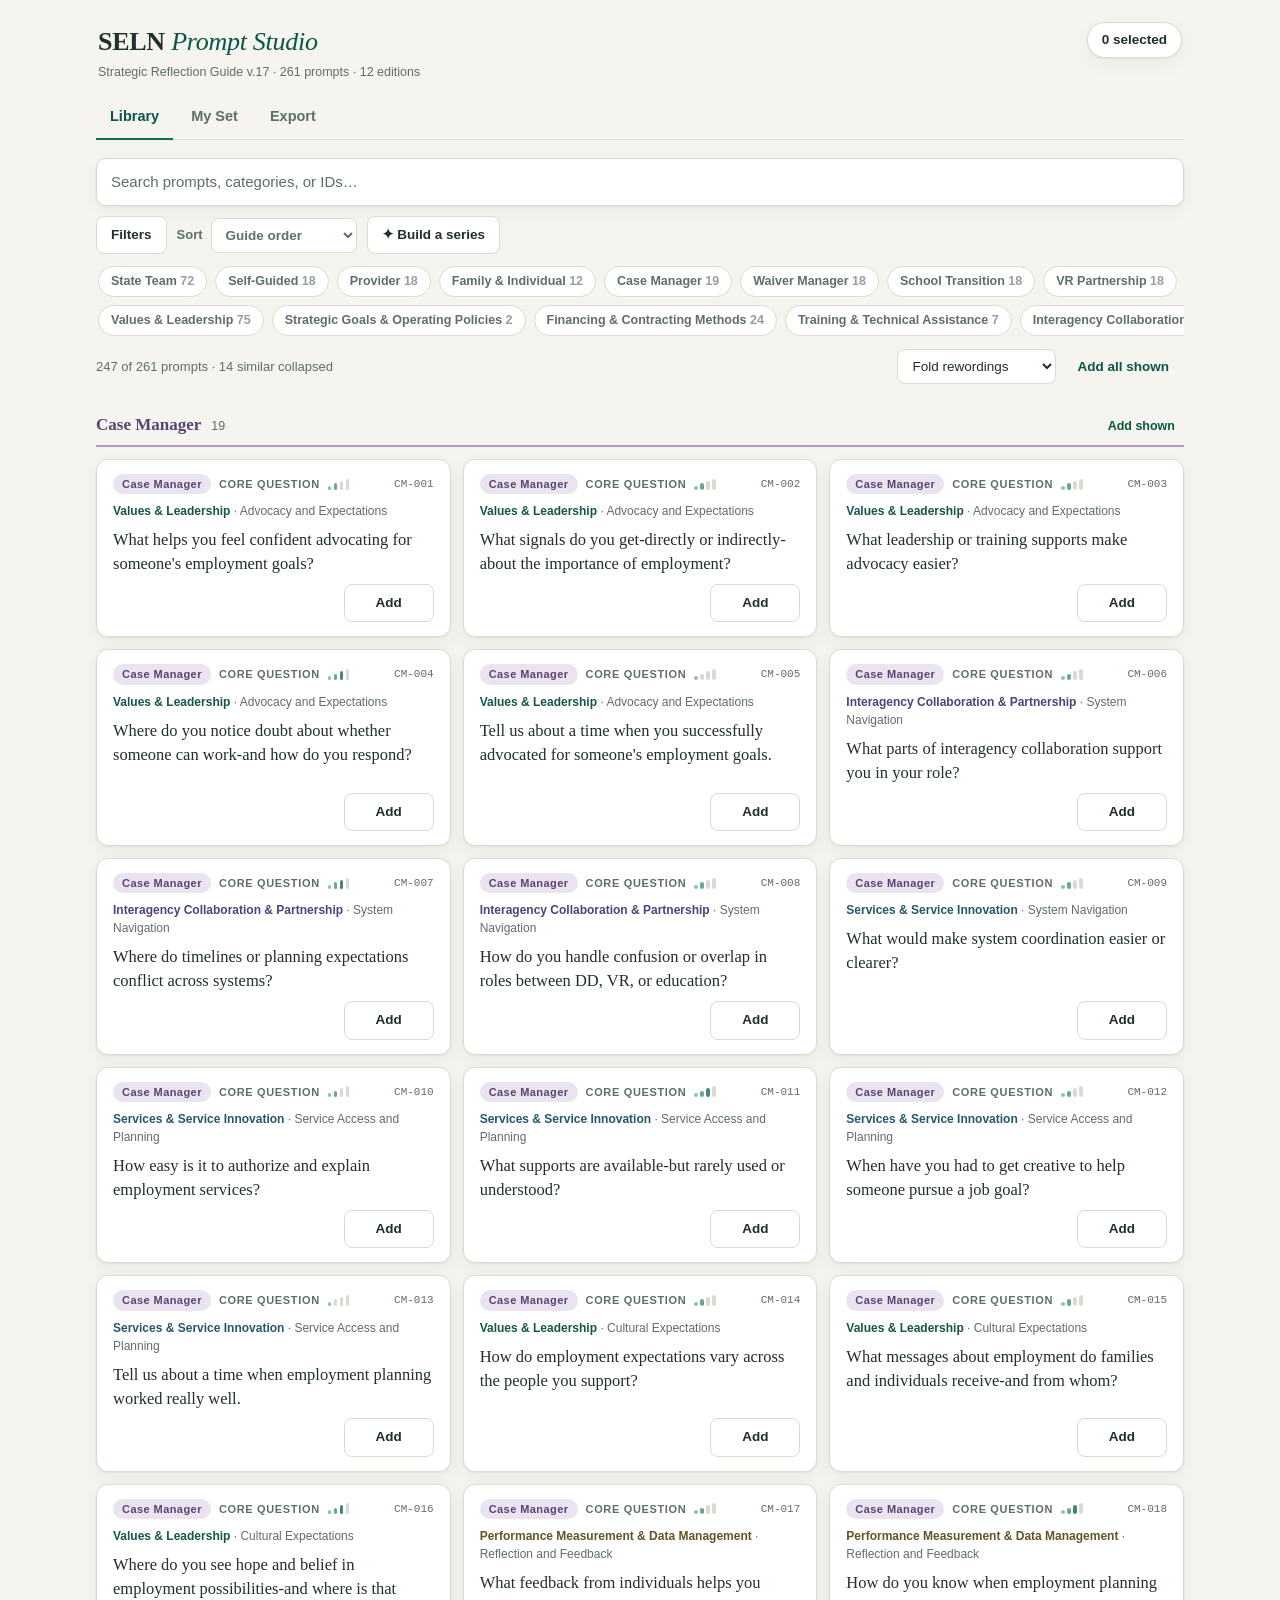
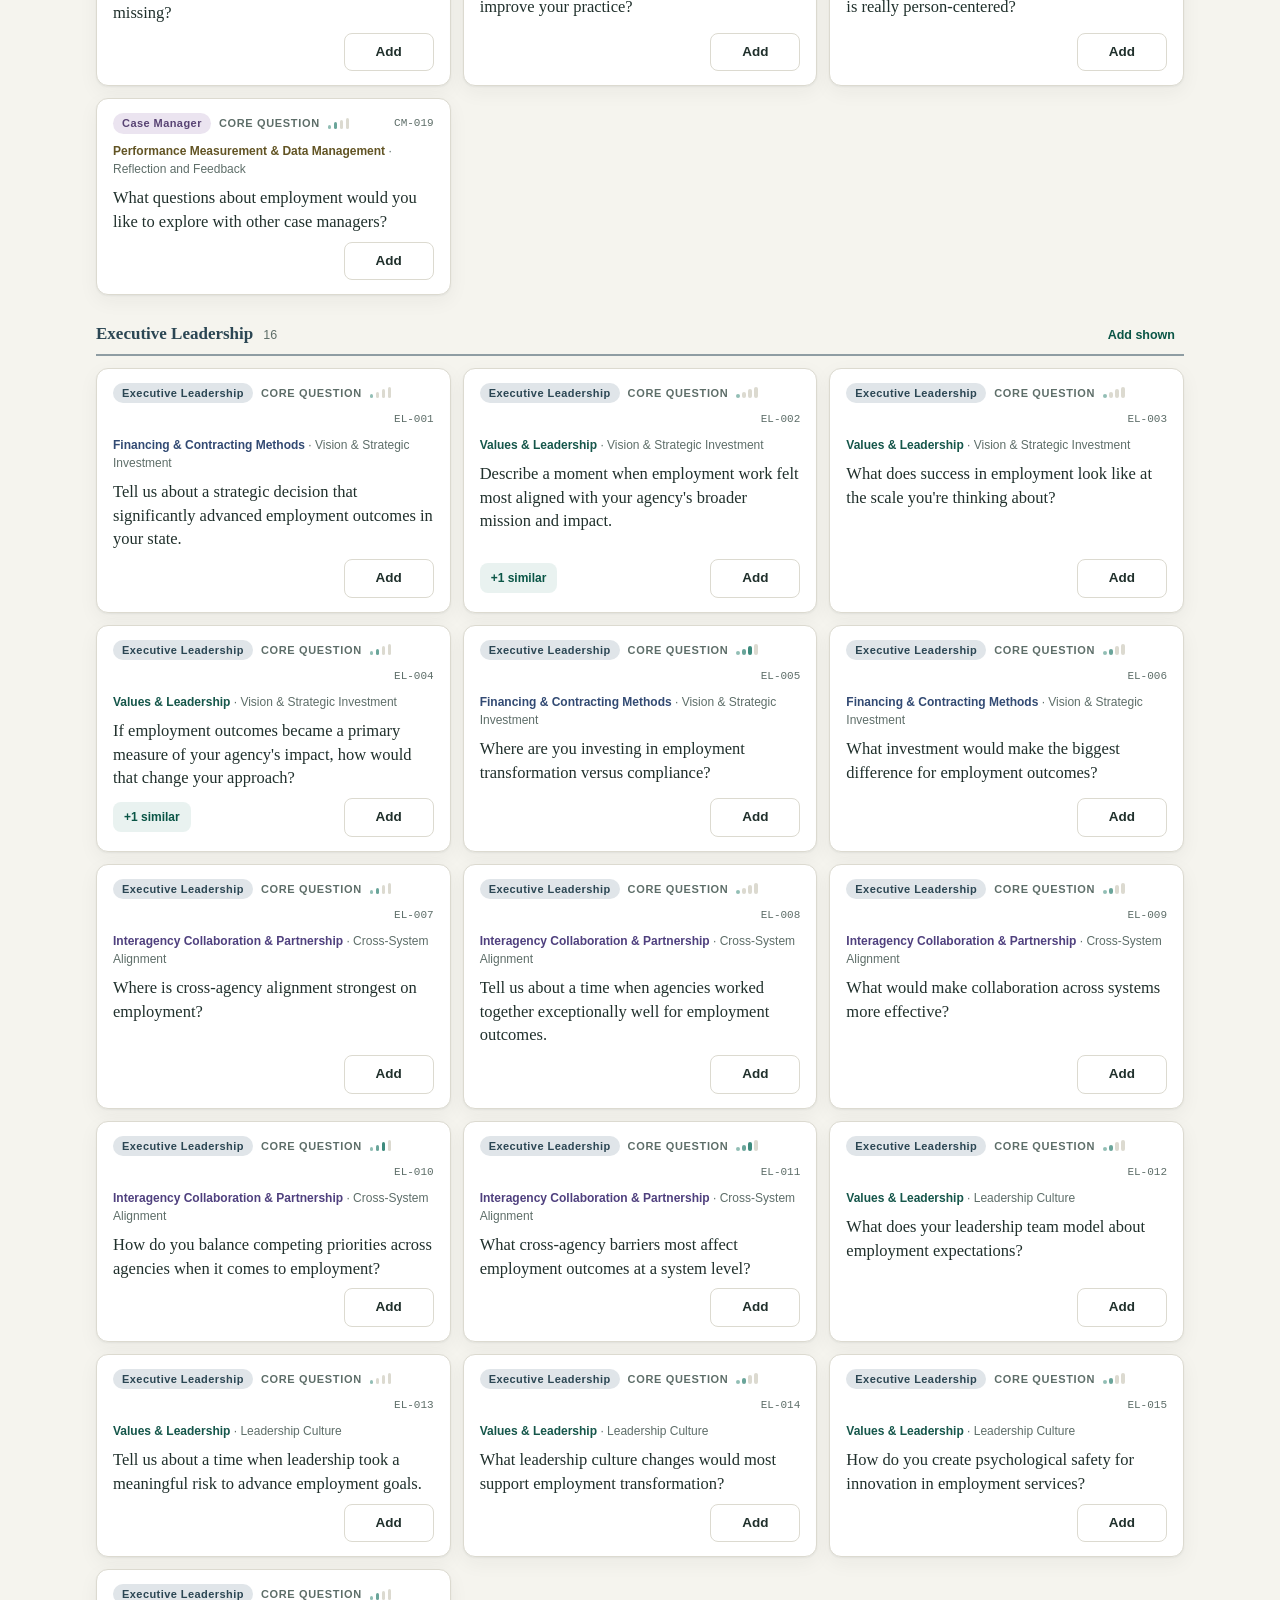
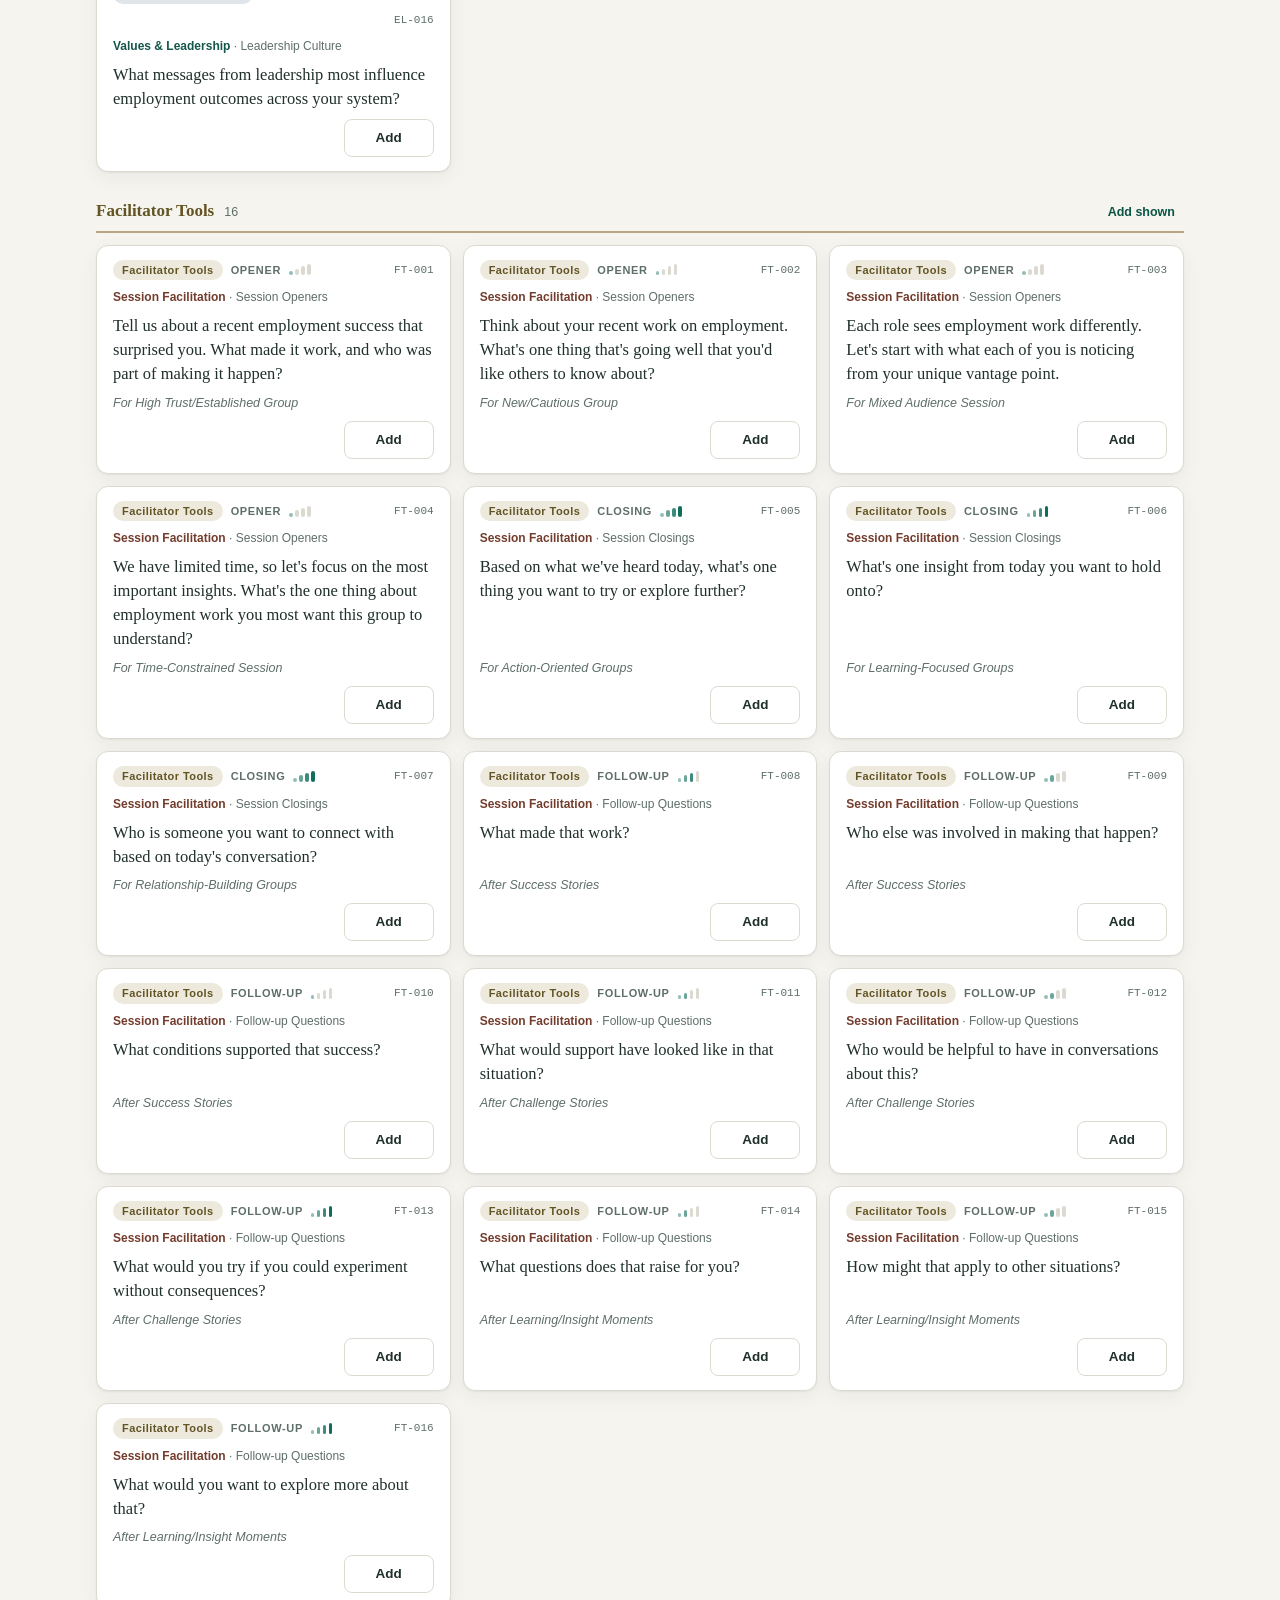
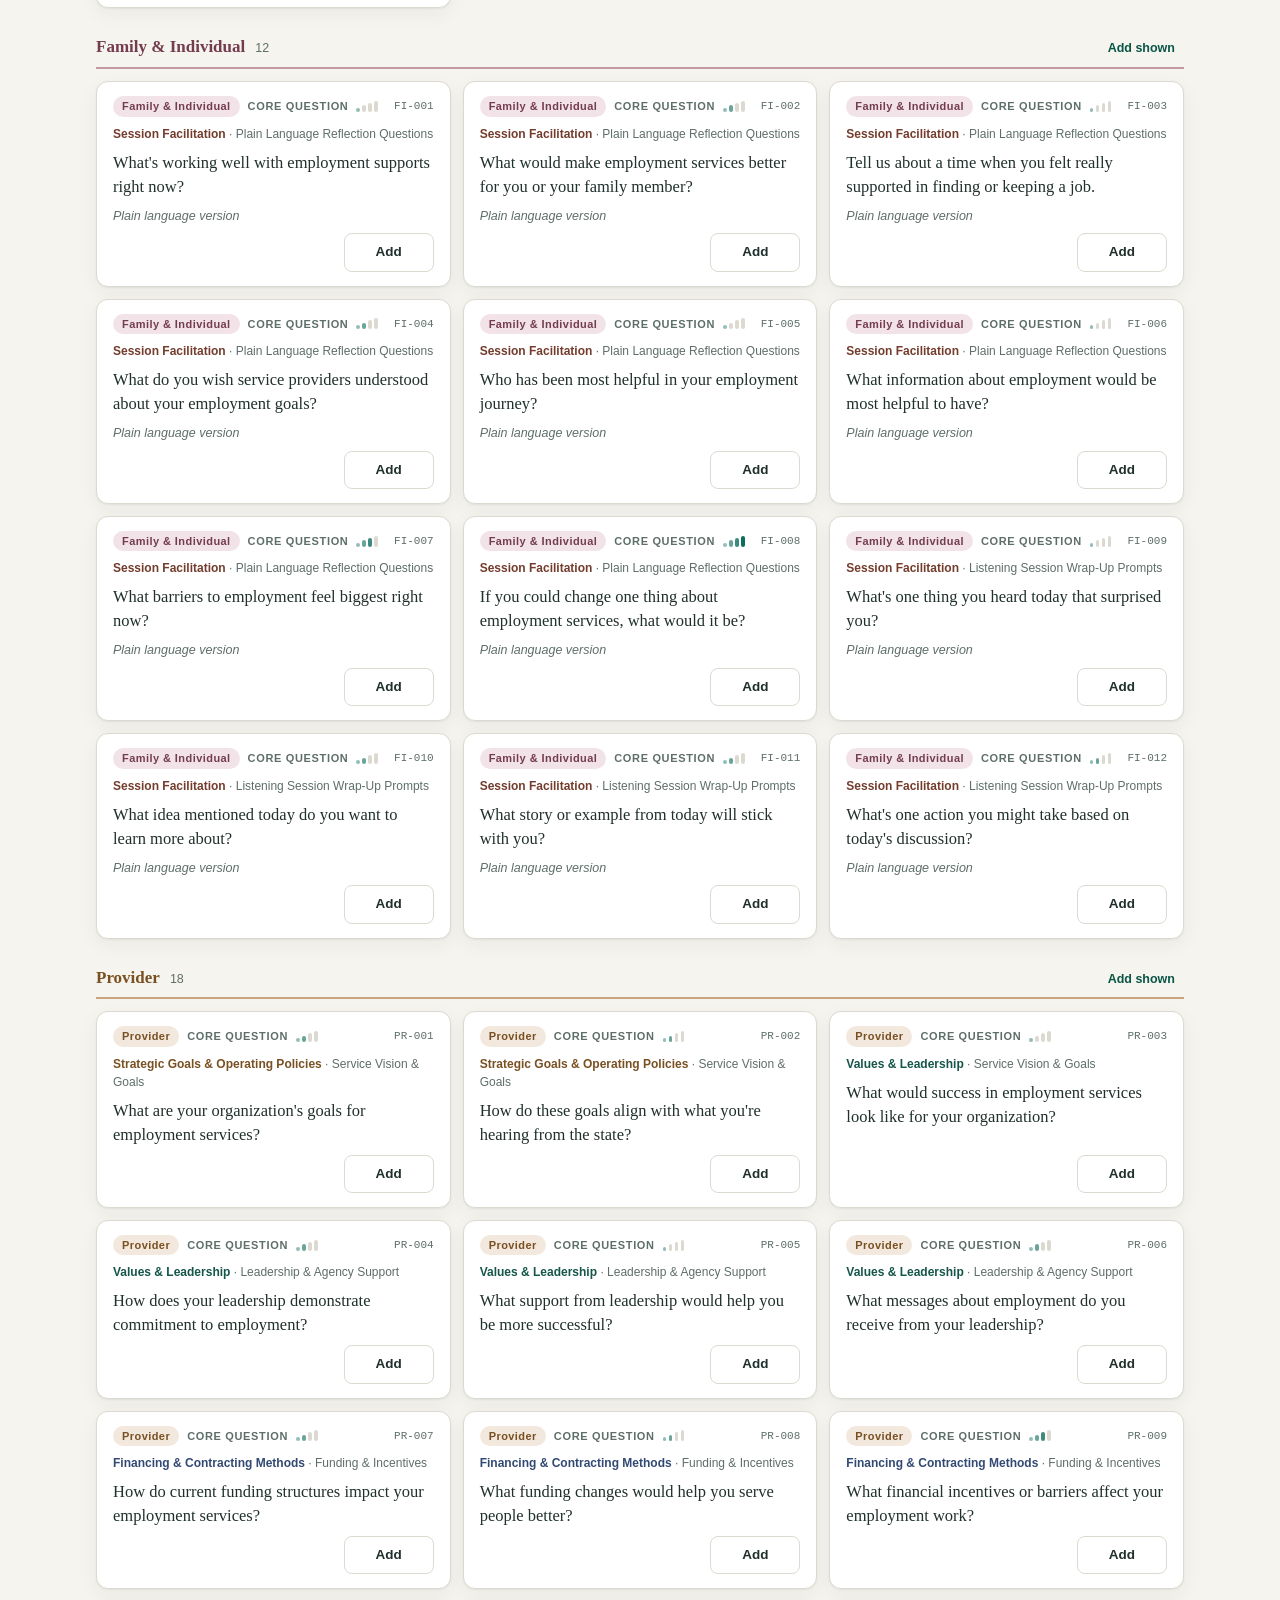
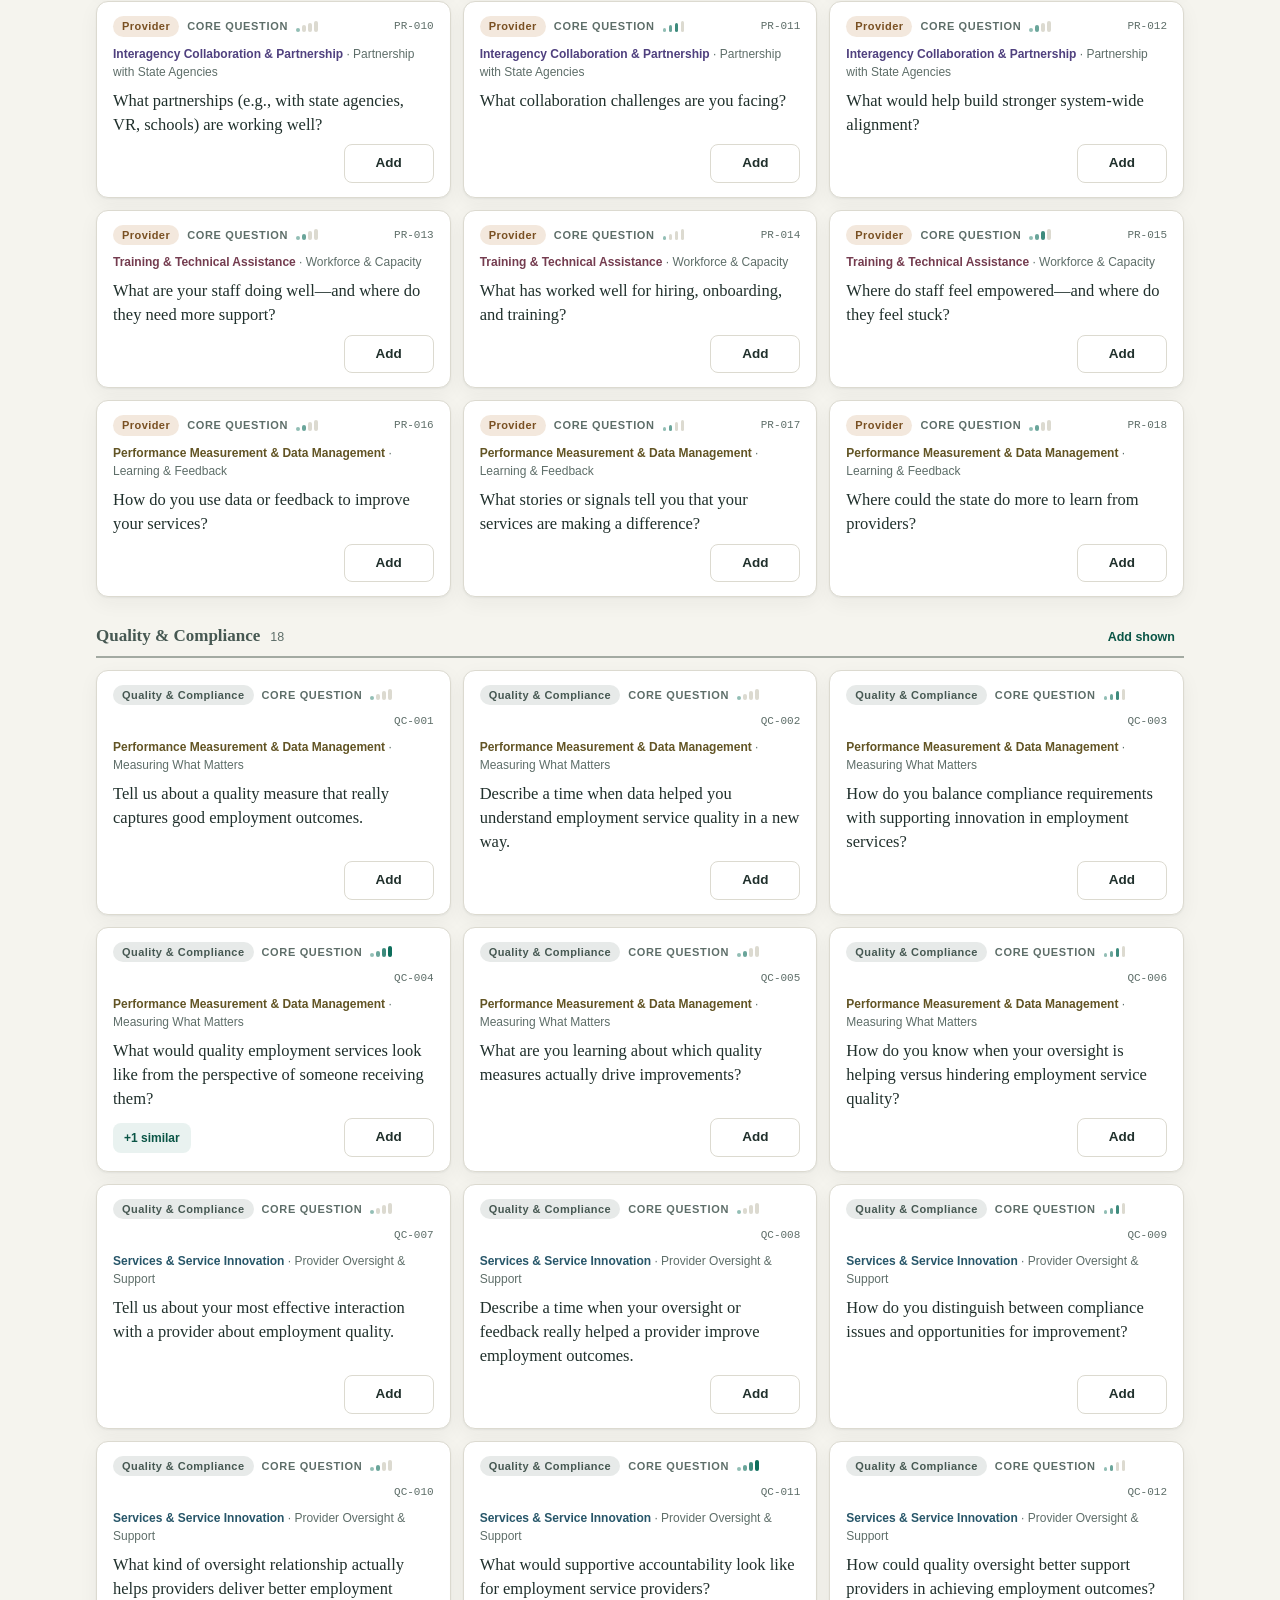
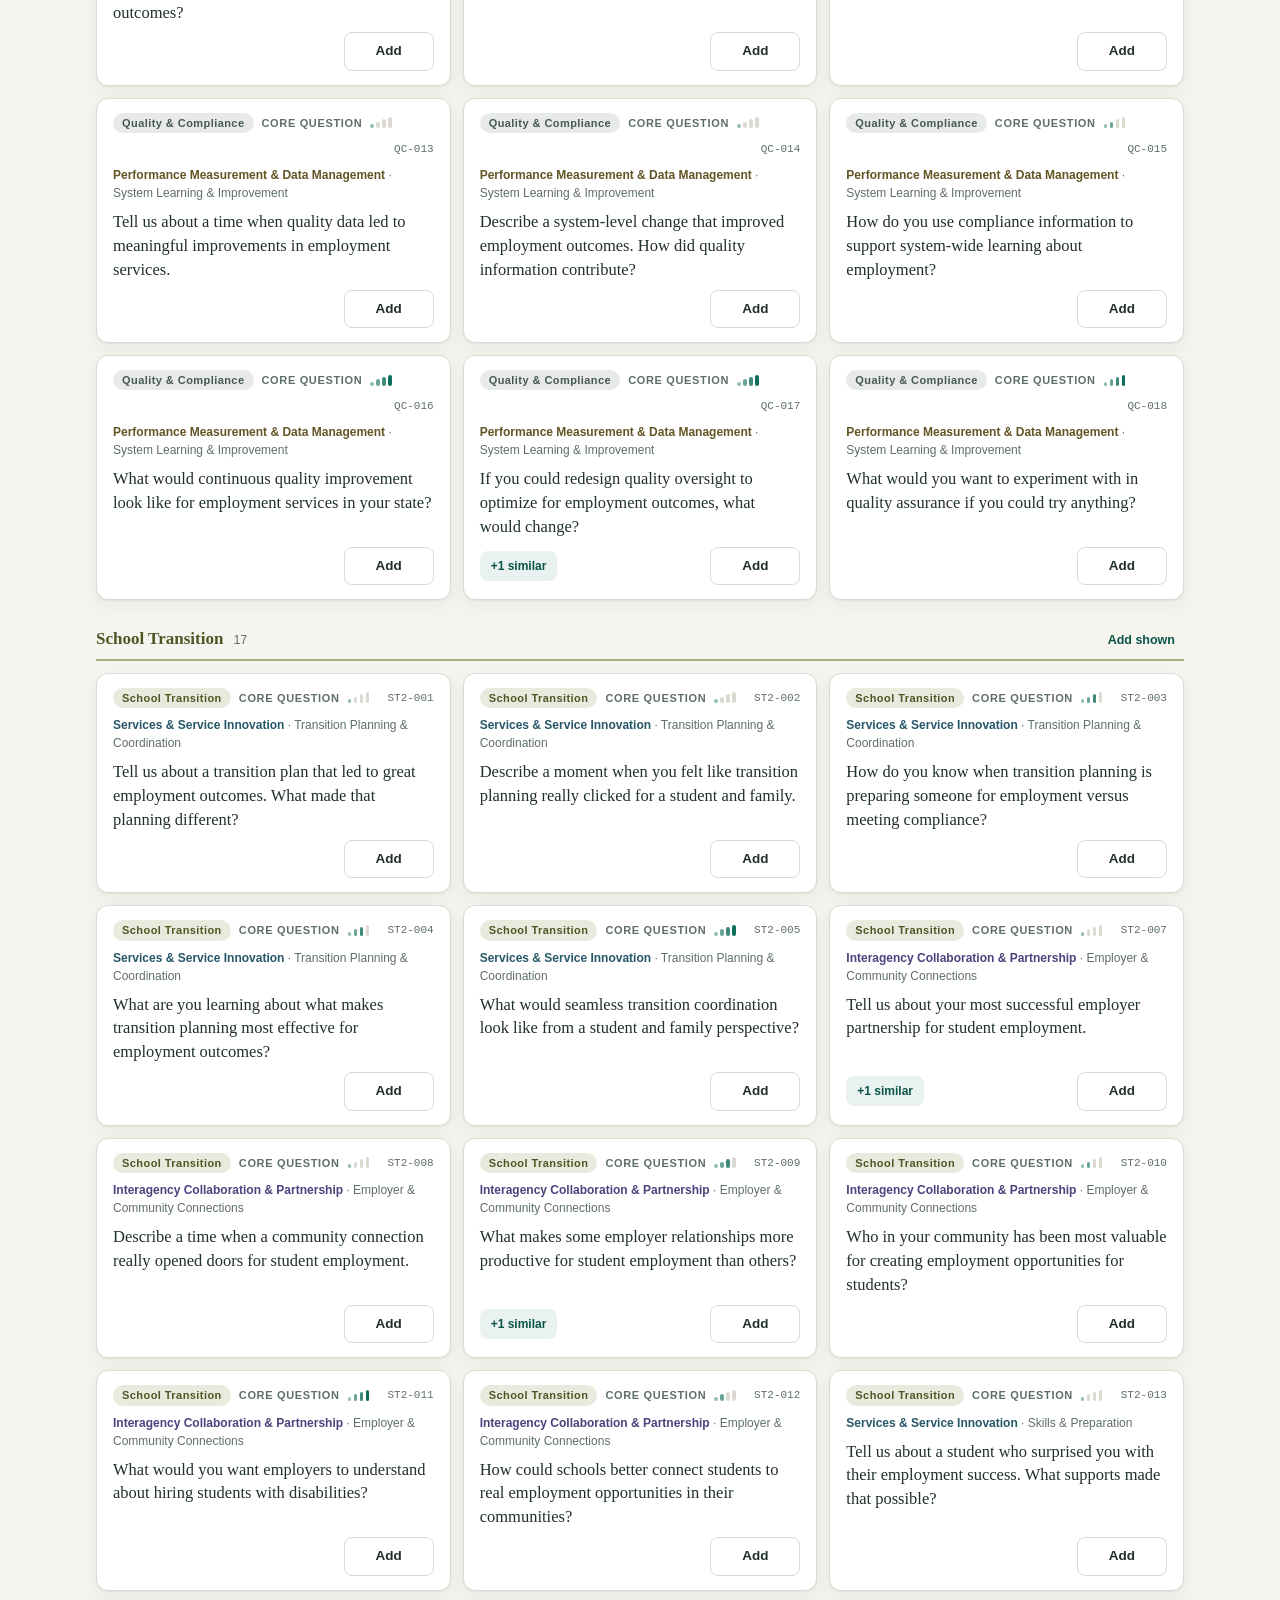
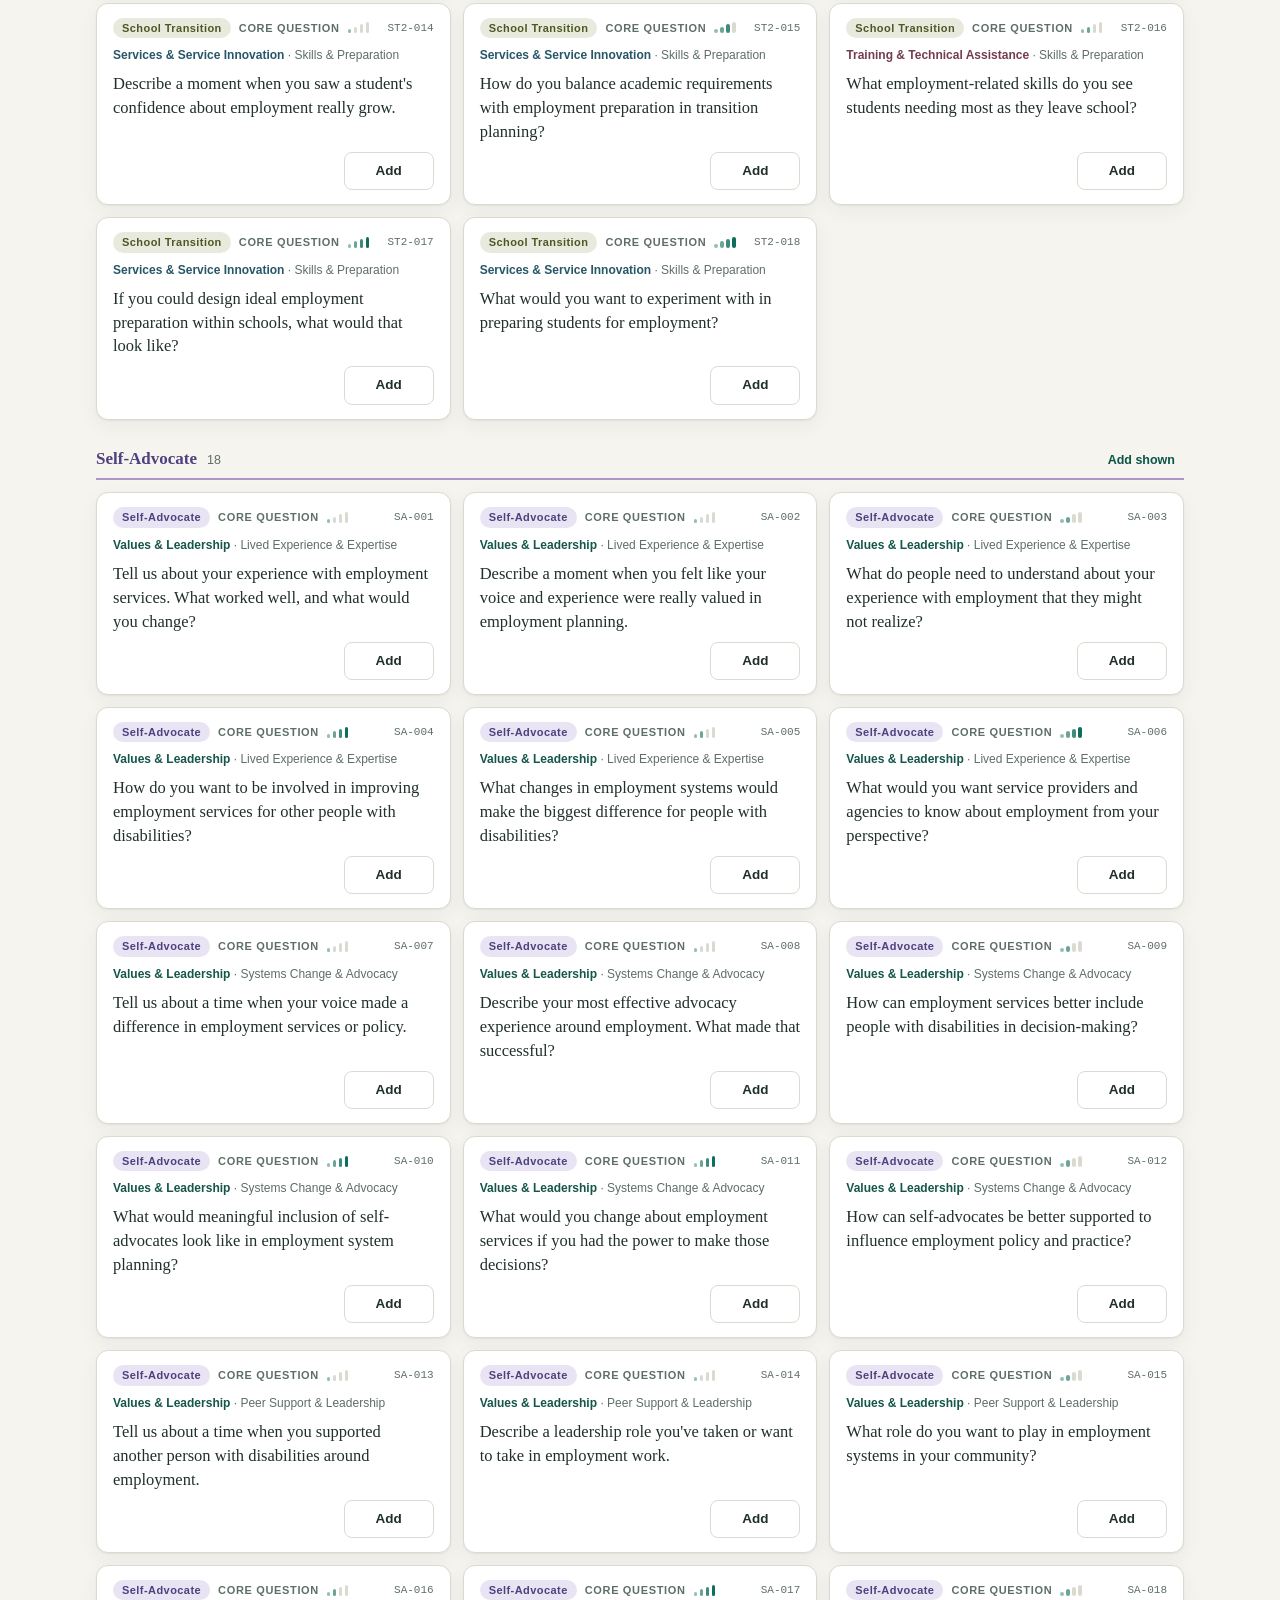
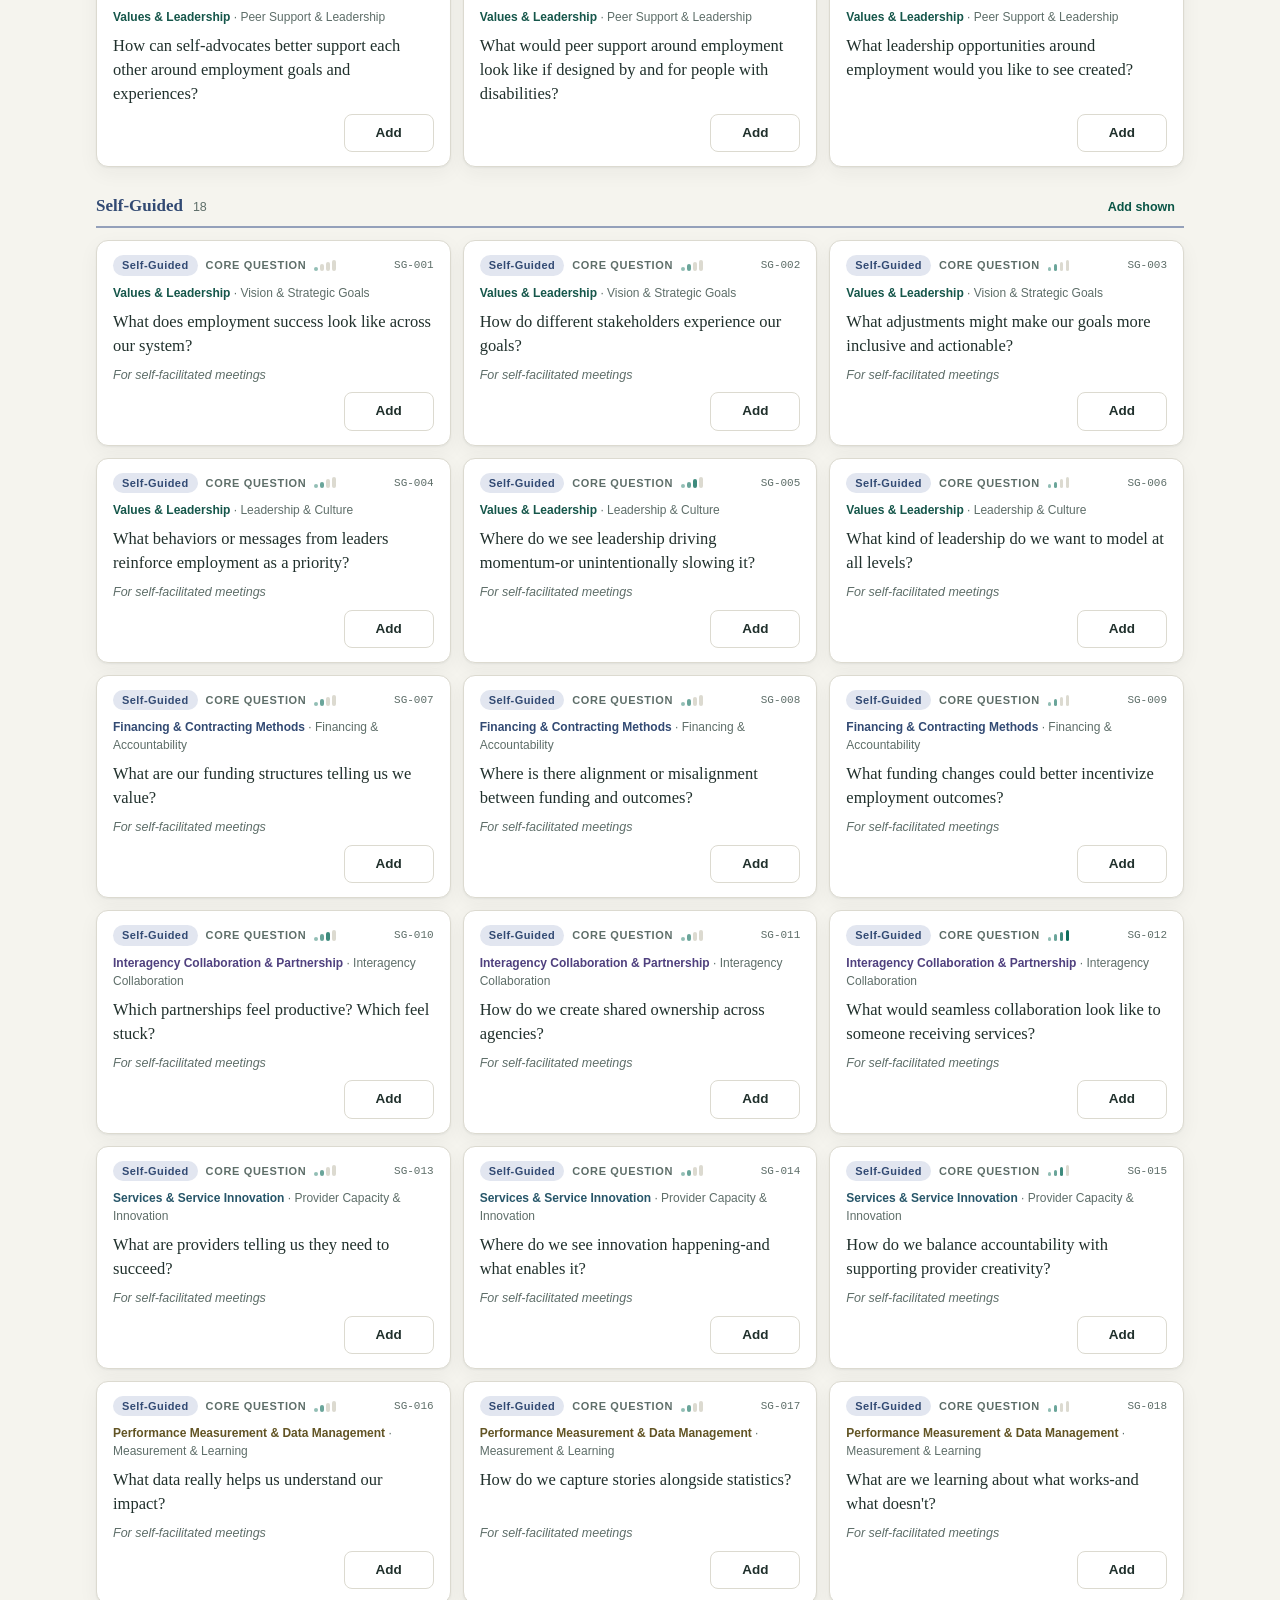
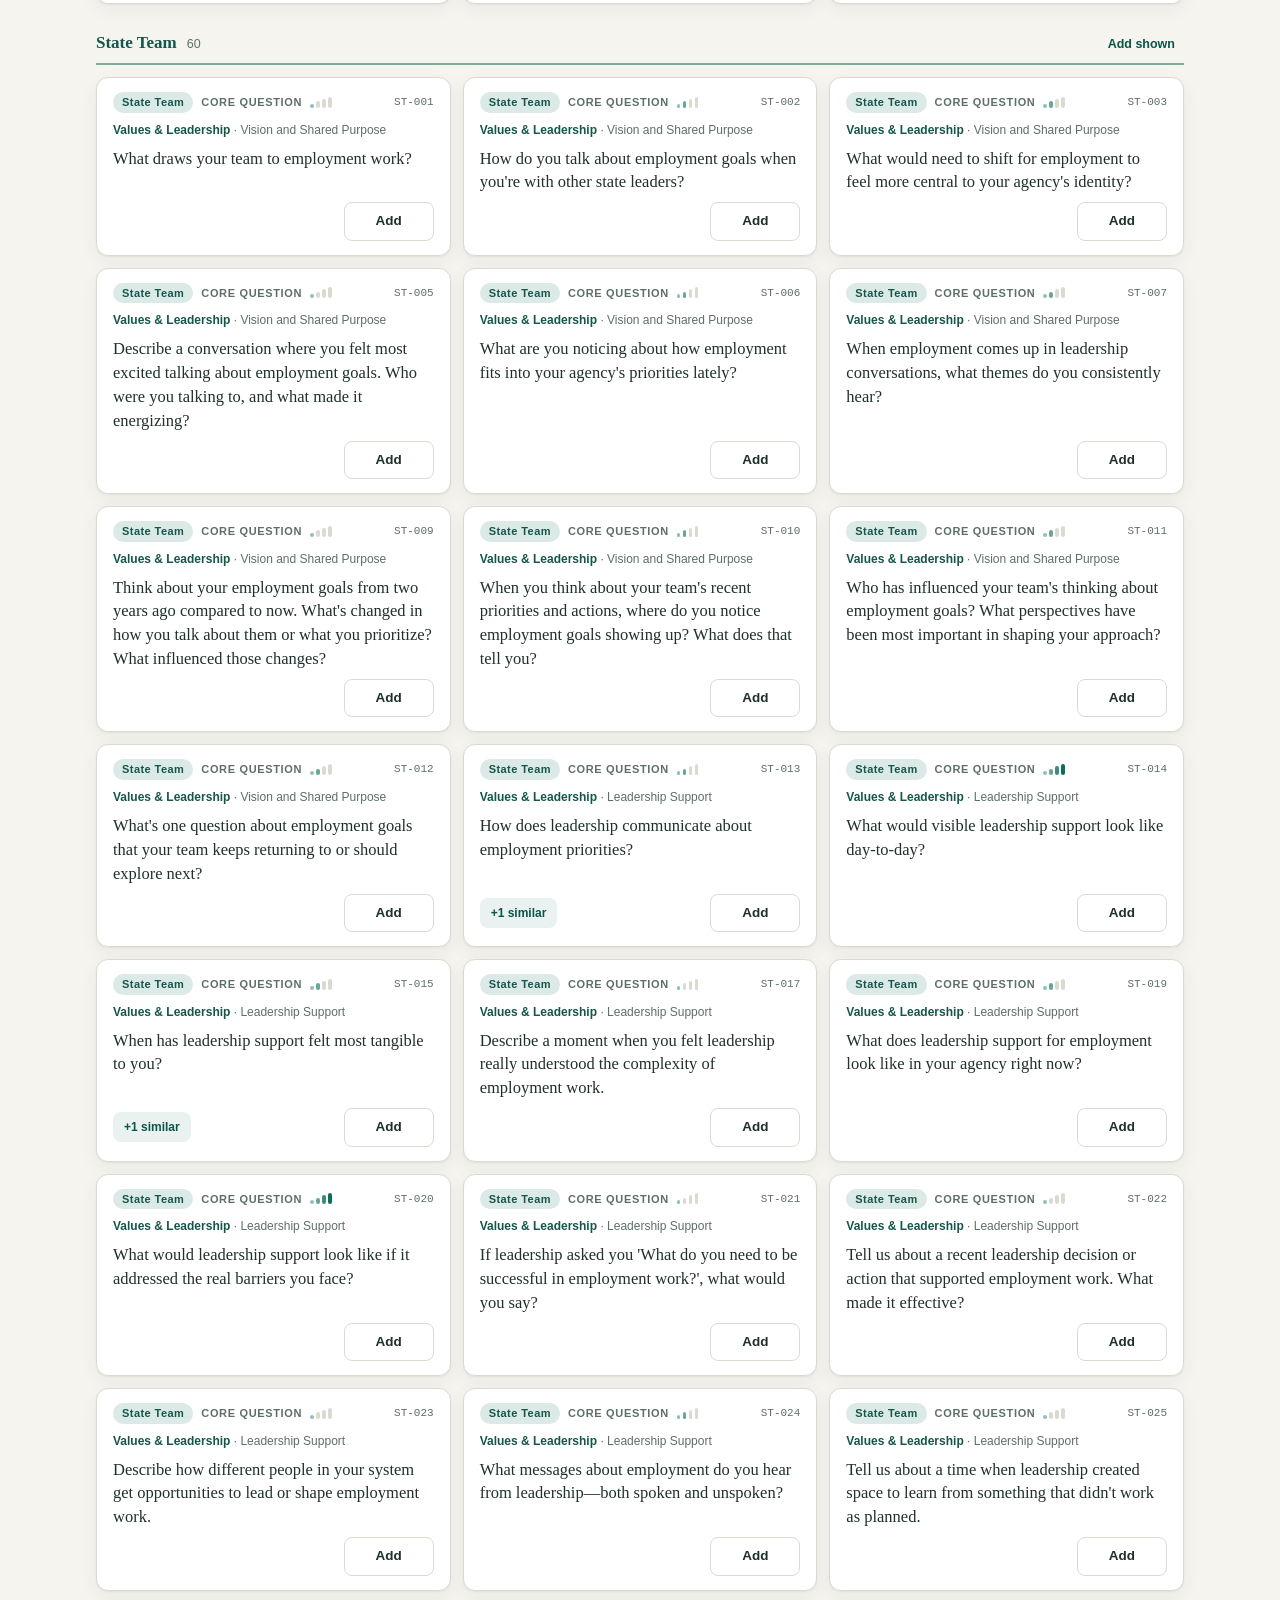
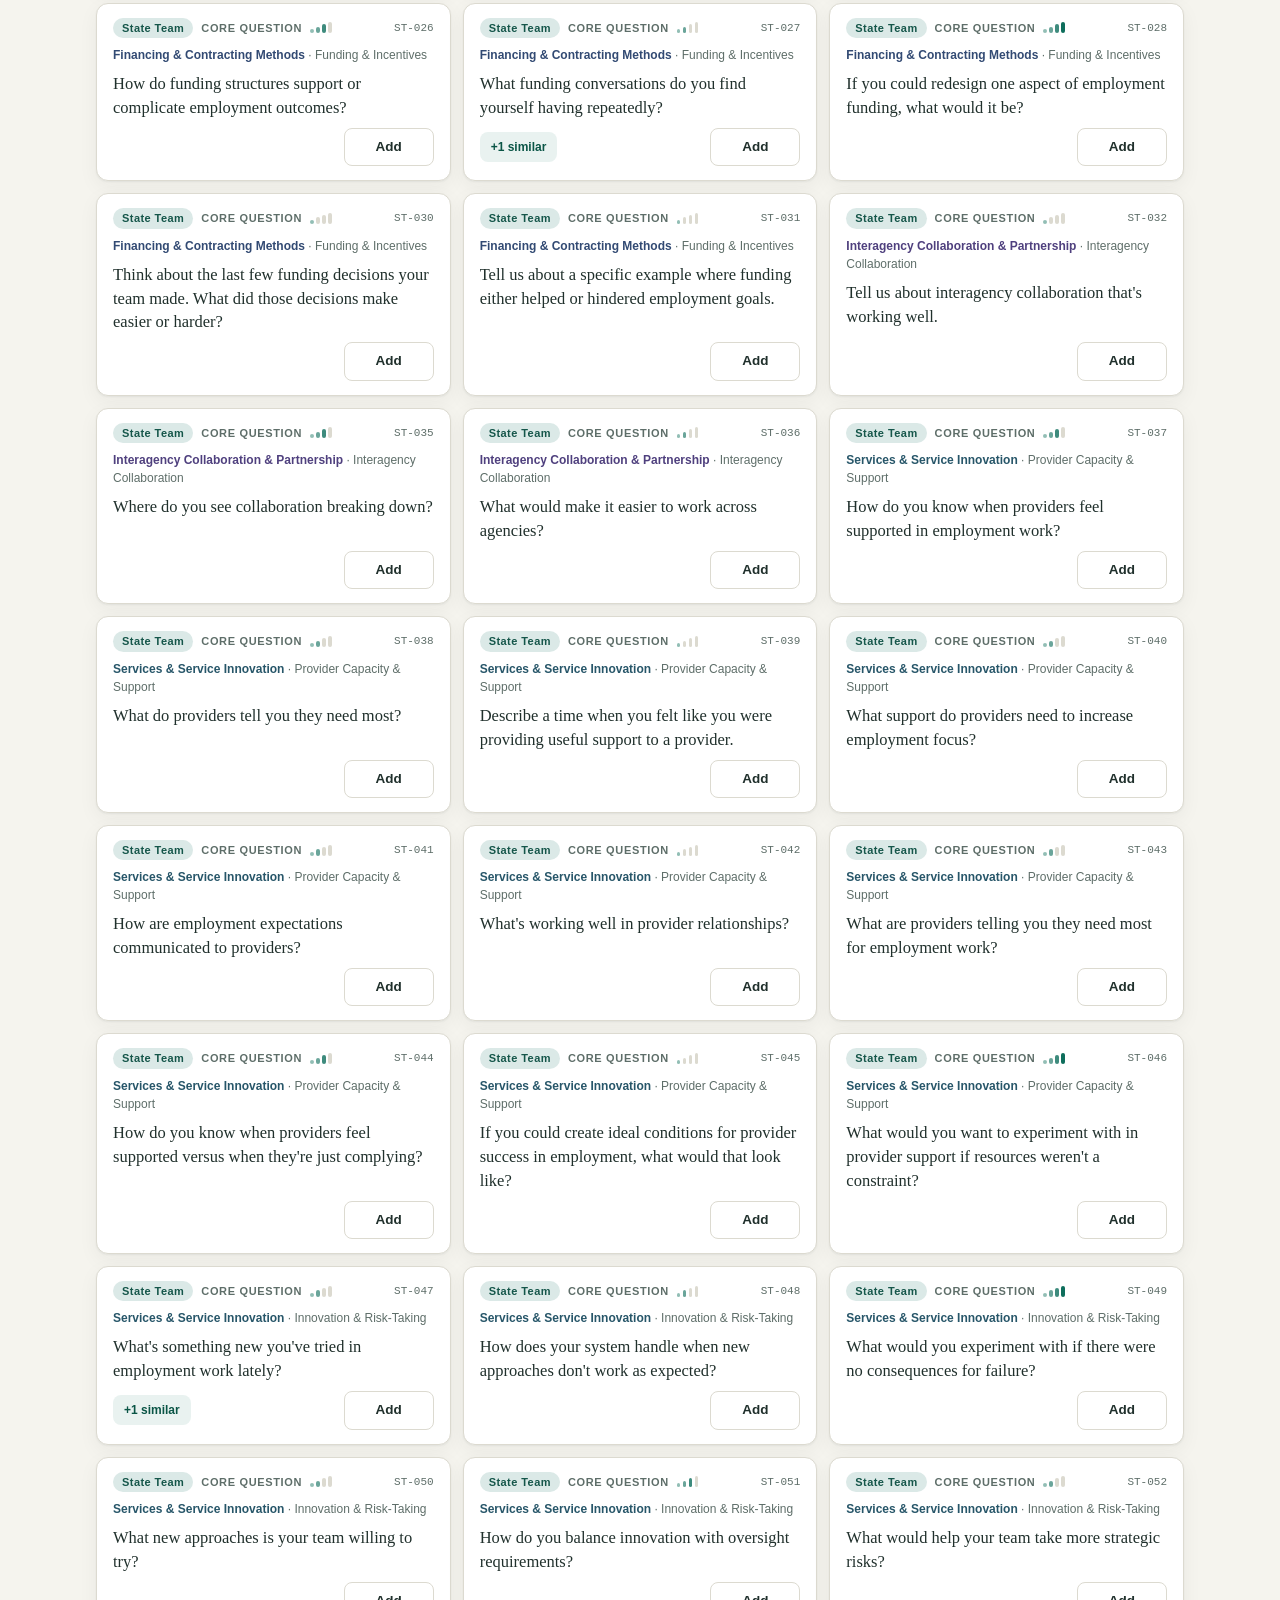
==== commit f21abf07: "Add theme-level folding, prompt depth, and a series builder Fold by theme: the fold control is now a" ====
--- a/index.html
+++ b/index.html
@@ -379,6 +379,22 @@
 
 .pid { margin-left: auto; font-family: var(--mono); font-size: 11px; color: var(--mute); }
 
+/* depth meter: four rising bars, filled with a gradient of intensity */
+.depth { display: inline-flex; align-items: flex-end; gap: 2.5px; height: 11px; cursor: help; }
+
+.depth i { width: 3.5px; border-radius: 2px; background: var(--line); }
+
+.depth i:nth-child(1) { height: 4px; }
+.depth i:nth-child(2) { height: 6.5px; }
+.depth i:nth-child(3) { height: 9px; }
+.depth i:nth-child(4) { height: 11px; }
+
+.depth i.on { background: var(--accent); }
+.depth i.on:nth-child(1) { opacity: 0.45; }
+.depth i.on:nth-child(2) { opacity: 0.62; }
+.depth i.on:nth-child(3) { opacity: 0.8; }
+.depth i.on:nth-child(4) { opacity: 1; }
+
 .pcard-cat { font-size: 12px; color: var(--mute); }
 
 .fw-name {
@@ -683,6 +699,33 @@
 .checks .check { padding: 4px 0; }
 
 .checks-scroll { max-height: 220px; overflow-y: auto; border: 1px solid var(--line); border-radius: 8px; padding: 6px 10px; }
+
+/* ---------- series builder ---------- */
+
+.sr-intro { max-width: 52ch; }
+
+.sr-list { list-style: none; margin: 12px 0 0; padding: 0; display: flex; flex-direction: column; gap: 8px; }
+
+.sr-item { border: 1px solid var(--line); border-radius: 10px; padding: 10px 12px; }
+
+.sr-tag {
+  display: inline-flex;
+  align-items: center;
+  gap: 7px;
+  font-size: 11px;
+  font-weight: 700;
+  letter-spacing: 0.06em;
+  text-transform: uppercase;
+  color: var(--accent-strong);
+}
+
+.sr-text { font-family: var(--serif); font-size: 15px; margin: 5px 0 3px; }
+
+.sr-meta { font-size: 11.5px; color: var(--mute); margin: 0; }
+
+.sr-none { font-size: 13px; font-style: italic; color: var(--mute); margin: 5px 0 0; }
+
+.sr-foot { justify-content: space-between; }
 
 /* ---------- export preview ----------
    The preview shows printed pages and slides, so it commits to the document's
@@ -904,19 +947,23 @@
             <option value="guide">Guide order</option>
             <option value="az">A → Z</option>
             <option value="category">Category</option>
+            <option value="depth">Shallow → deep</option>
             <option value="type">Type</option>
             <option value="edition">Edition</option>
           </select>
         </label>
+        <button type="button" class="btn" id="seriesBtn">✦ Build a series</button>
       </div>
       <div class="chips" id="edChips" role="group" aria-label="Filter by edition"></div>
       <div class="chips chips-fw" id="fwChips" role="group" aria-label="Filter by category"></div>
       <div class="result-row">
         <span class="result-count" id="resultCount"></span>
         <span class="result-actions">
-          <label class="check condense-chk" title="Collapse near-duplicate wordings behind a '+N similar' chip">
-            <input type="checkbox" id="condenseChk" checked>Condense similar
-          </label>
+          <select id="condenseSel" class="select" aria-label="Fold similar prompts" title="Fold overlapping prompts behind an expandable chip">
+            <option value="all">Show every prompt</option>
+            <option value="sim" selected>Fold rewordings</option>
+            <option value="theme">Fold by theme</option>
+          </select>
           <button type="button" class="btn btn-ghost" id="addAllBtn">Add all shown</button>
         </span>
       </div>
@@ -934,6 +981,7 @@
       <ol class="set-list" id="setList"></ol>
       <div class="set-actions" id="setActions" hidden>
         <button type="button" class="btn" id="addCustomBtn">+ Custom prompt</button>
+        <button type="button" class="btn" id="arcBtn" title="Reorder shallow → deep: warm-ups first, reimagine and closings last">Arrange as arc</button>
         <button type="button" class="btn btn-danger-ghost" id="clearBtn">Clear all</button>
         <button type="button" class="btn btn-primary" data-goto="export">Continue to export →</button>
       </div>
@@ -984,6 +1032,7 @@
               <option value="fw">By category</option>
               <option value="category">By original category</option>
               <option value="edition">By edition</option>
+              <option value="arc">By depth — builds an arc</option>
             </select>
           </label>
           <div class="fld"><span>Show with each prompt</span></div>
@@ -1040,12 +1089,35 @@
       <button type="button" class="btn icon-btn" id="closeSheet" aria-label="Close filters">✕</button>
     </div>
     <div class="sheet-body">
+      <div class="fgroup"><h3>Depth</h3><div id="fDepths" class="checks"></div></div>
       <div class="fgroup"><h3>Type</h3><div id="fTypes" class="checks"></div></div>
       <div class="fgroup"><h3>Edition</h3><div id="fEds" class="checks"></div></div>
       <div class="fgroup"><h3>Category <span class="hint">— SELN Framework for Employment</span></h3><div id="fCats" class="checks"></div></div>
     </div>
     <div class="sheet-foot">
       <button type="button" class="btn btn-primary" id="applyFilters">Show results</button>
+    </div>
+  </div>
+</div>
+
+<div class="sheet-backdrop" id="seriesBackdrop" hidden>
+  <div class="sheet" role="dialog" aria-modal="true" aria-label="Build a series">
+    <div class="sheet-head">
+      <b>Build a series</b>
+      <button type="button" class="btn icon-btn" id="closeSeries" aria-label="Close series builder">✕</button>
+    </div>
+    <div class="sheet-body">
+      <p class="view-sub sr-intro">Compose an arc that starts easy and deepens: a warm-up, an explore, a probe, and a reimagine prompt — plus an optional closing. Shuffle until the picks feel right, then add them to your set in order.</p>
+      <div class="fld-row">
+        <label class="fld"><span>Edition</span><select id="srEd" class="select"></select></label>
+        <label class="fld"><span>Category</span><select id="srCat" class="select"></select></label>
+      </div>
+      <label class="check"><input type="checkbox" id="srClosing" checked>End with a closing prompt</label>
+      <ol class="sr-list" id="srList"></ol>
+    </div>
+    <div class="sheet-foot sr-foot">
+      <button type="button" class="btn" id="srShuffle">Shuffle picks</button>
+      <button type="button" class="btn btn-primary" id="srAdd">Add to set</button>
     </div>
   </div>
 </div>
@@ -1065,7 +1137,7 @@
 <div id="toast" class="toast" role="status" aria-live="polite"></div>
 
 <script>
-var SELN = {"meta":{"source":"SELN Strategic Reflection Guide v.17","total_prompts":261,"editions":[{"name":"State Team","code":"ST","count":72},{"name":"Self-Guided","code":"SG","count":18},{"name":"Provider","code":"PR","count":18},{"name":"Family & Individual","code":"FI","count":12},{"name":"Case Manager","code":"CM","count":19},{"name":"Waiver Manager","code":"WM","count":18},{"name":"School Transition","code":"ST2","count":18},{"name":"VR Partnership","code":"VR","count":18},{"name":"Quality & Compliance","code":"QC","count":18},{"name":"Self-Advocate","code":"SA","count":18},{"name":"Executive Leadership","code":"EL","count":16},{"name":"Facilitator Tools","code":"FT","count":16}],"types":["Closing","Core Question","Follow-up","Opener"],"categories":["Financing & Contracting Methods","Interagency Collaboration & Partnership","Performance Measurement & Data Management","Services & Service Innovation","Session Facilitation","Strategic Goals & Operating Policies","Training & Technical Assistance","Values & Leadership"],"framework_source":"SELN Framework for Employment (Hall et al., 2007) — HP_framework_8_21_2015rev","framework_categories":["Values & Leadership","Strategic Goals & Operating Policies","Financing & Contracting Methods","Training & Technical Assistance","Interagency Collaboration & Partnership","Services & Service Innovation","Performance Measurement & Data Management","Session Facilitation"]},"prompts":[{"id":"CM-001","edition":"Case Manager","category":"Advocacy and Expectations","prompt":"What helps you feel confident advocating for someone's employment goals?","type":"Core Question","notes":"","original_category":"Advocacy and Expectations","framework_category":"Values & Leadership"},{"id":"CM-002","edition":"Case Manager","category":"Advocacy and Expectations","prompt":"What signals do you get-directly or indirectly-about the importance of employment?","type":"Core Question","notes":"","original_category":"Advocacy and Expectations","framework_category":"Values & Leadership"},{"id":"CM-003","edition":"Case Manager","category":"Advocacy and Expectations","prompt":"What leadership or training supports make advocacy easier?","type":"Core Question","notes":"","original_category":"Advocacy and Expectations","framework_category":"Values & Leadership"},{"id":"CM-004","edition":"Case Manager","category":"Advocacy and Expectations","prompt":"Where do you notice doubt about whether someone can work-and how do you respond?","type":"Core Question","notes":"","original_category":"Advocacy and Expectations","framework_category":"Values & Leadership"},{"id":"CM-005","edition":"Case Manager","category":"Advocacy and Expectations","prompt":"Tell us about a time when you successfully advocated for someone's employment goals.","type":"Core Question","notes":"","original_category":"Advocacy and Expectations","framework_category":"Values & Leadership"},{"id":"CM-006","edition":"Case Manager","category":"System Navigation","prompt":"What parts of interagency collaboration support you in your role?","type":"Core Question","notes":"","original_category":"System Navigation","framework_category":"Interagency Collaboration & Partnership"},{"id":"CM-007","edition":"Case Manager","category":"System Navigation","prompt":"Where do timelines or planning expectations conflict across systems?","type":"Core Question","notes":"","original_category":"System Navigation","framework_category":"Interagency Collaboration & Partnership"},{"id":"CM-008","edition":"Case Manager","category":"System Navigation","prompt":"How do you handle confusion or overlap in roles between DD, VR, or education?","type":"Core Question","notes":"","original_category":"System Navigation","framework_category":"Interagency Collaboration & Partnership"},{"id":"CM-009","edition":"Case Manager","category":"System Navigation","prompt":"What would make system coordination easier or clearer?","type":"Core Question","notes":"","original_category":"System Navigation","framework_category":"Services & Service Innovation"},{"id":"CM-010","edition":"Case Manager","category":"Service Access and Planning","prompt":"How easy is it to authorize and explain employment services?","type":"Core Question","notes":"","original_category":"Service Access and Planning","framework_category":"Services & Service Innovation"},{"id":"CM-011","edition":"Case Manager","category":"Service Access and Planning","prompt":"What supports are available-but rarely used or understood?","type":"Core Question","notes":"","original_category":"Service Access and Planning","framework_category":"Services & Service Innovation"},{"id":"CM-012","edition":"Case Manager","category":"Service Access and Planning","prompt":"When have you had to get creative to help someone pursue a job goal?","type":"Core Question","notes":"","original_category":"Service Access and Planning","framework_category":"Services & Service Innovation"},{"id":"CM-013","edition":"Case Manager","category":"Service Access and Planning","prompt":"Tell us about a time when employment planning worked really well.","type":"Core Question","notes":"","original_category":"Service Access and Planning","framework_category":"Services & Service Innovation"},{"id":"CM-014","edition":"Case Manager","category":"Cultural Expectations","prompt":"How do employment expectations vary across the people you support?","type":"Core Question","notes":"","original_category":"Cultural Expectations","framework_category":"Values & Leadership"},{"id":"CM-015","edition":"Case Manager","category":"Cultural Expectations","prompt":"What messages about employment do families and individuals receive-and from whom?","type":"Core Question","notes":"","original_category":"Cultural Expectations","framework_category":"Values & Leadership"},{"id":"CM-016","edition":"Case Manager","category":"Cultural Expectations","prompt":"Where do you see hope and belief in employment possibilities-and where is that missing?","type":"Core Question","notes":"","original_category":"Cultural Expectations","framework_category":"Values & Leadership"},{"id":"CM-017","edition":"Case Manager","category":"Reflection and Feedback","prompt":"What feedback from individuals helps you improve your practice?","type":"Core Question","notes":"","original_category":"Reflection and Feedback","framework_category":"Performance Measurement & Data Management"},{"id":"CM-018","edition":"Case Manager","category":"Reflection and Feedback","prompt":"How do you know when employment planning is really person-centered?","type":"Core Question","notes":"","original_category":"Reflection and Feedback","framework_category":"Performance Measurement & Data Management"},{"id":"CM-019","edition":"Case Manager","category":"Reflection and Feedback","prompt":"What questions about employment would you like to explore with other case managers?","type":"Core Question","notes":"","original_category":"Reflection and Feedback","framework_category":"Performance Measurement & Data Management"},{"id":"EL-001","edition":"Executive Leadership","category":"Vision & Strategic Investment","prompt":"Tell us about a strategic decision that significantly advanced employment outcomes in your state.","type":"Core Question","notes":"","original_category":"Vision & Strategic Investment","framework_category":"Financing & Contracting Methods"},{"id":"EL-002","edition":"Executive Leadership","category":"Vision & Strategic Investment","prompt":"Describe a moment when employment work felt most aligned with your agency's broader mission and impact.","type":"Core Question","notes":"","original_category":"Vision & Strategic Investment","framework_category":"Values & Leadership","simKey":0,"sim":["ST-004"]},{"id":"EL-003","edition":"Executive Leadership","category":"Vision & Strategic Investment","prompt":"What does success in employment look like at the scale you're thinking about?","type":"Core Question","notes":"","original_category":"Vision & Strategic Investment","framework_category":"Values & Leadership"},{"id":"EL-004","edition":"Executive Leadership","category":"Vision & Strategic Investment","prompt":"If employment outcomes became a primary measure of your agency's impact, how would that change your approach?","type":"Core Question","notes":"","original_category":"Vision & Strategic Investment","framework_category":"Values & Leadership","simKey":1,"sim":["ST-008"]},{"id":"EL-005","edition":"Executive Leadership","category":"Vision & Strategic Investment","prompt":"Where are you investing in employment transformation versus compliance?","type":"Core Question","notes":"","original_category":"Vision & Strategic Investment","framework_category":"Financing & Contracting Methods"},{"id":"EL-006","edition":"Executive Leadership","category":"Vision & Strategic Investment","prompt":"What investment would make the biggest difference for employment outcomes?","type":"Core Question","notes":"","original_category":"Vision & Strategic Investment","framework_category":"Financing & Contracting Methods"},{"id":"EL-007","edition":"Executive Leadership","category":"Cross-System Alignment","prompt":"Where is cross-agency alignment strongest on employment?","type":"Core Question","notes":"","original_category":"Cross-System Alignment","framework_category":"Interagency Collaboration & Partnership"},{"id":"EL-008","edition":"Executive Leadership","category":"Cross-System Alignment","prompt":"Tell us about a time when agencies worked together exceptionally well for employment outcomes.","type":"Core Question","notes":"","original_category":"Cross-System Alignment","framework_category":"Interagency Collaboration & Partnership"},{"id":"EL-009","edition":"Executive Leadership","category":"Cross-System Alignment","prompt":"What would make collaboration across systems more effective?","type":"Core Question","notes":"","original_category":"Cross-System Alignment","framework_category":"Interagency Collaboration & Partnership"},{"id":"EL-010","edition":"Executive Leadership","category":"Cross-System Alignment","prompt":"How do you balance competing priorities across agencies when it comes to employment?","type":"Core Question","notes":"","original_category":"Cross-System Alignment","framework_category":"Interagency Collaboration & Partnership"},{"id":"EL-011","edition":"Executive Leadership","category":"Cross-System Alignment","prompt":"What cross-agency barriers most affect employment outcomes at a system level?","type":"Core Question","notes":"","original_category":"Cross-System Alignment","framework_category":"Interagency Collaboration & Partnership"},{"id":"EL-012","edition":"Executive Leadership","category":"Leadership Culture","prompt":"What does your leadership team model about employment expectations?","type":"Core Question","notes":"","original_category":"Leadership Culture","framework_category":"Values & Leadership"},{"id":"EL-013","edition":"Executive Leadership","category":"Leadership Culture","prompt":"Tell us about a time when leadership took a meaningful risk to advance employment goals.","type":"Core Question","notes":"","original_category":"Leadership Culture","framework_category":"Values & Leadership"},{"id":"EL-014","edition":"Executive Leadership","category":"Leadership Culture","prompt":"What leadership culture changes would most support employment transformation?","type":"Core Question","notes":"","original_category":"Leadership Culture","framework_category":"Values & Leadership"},{"id":"EL-015","edition":"Executive Leadership","category":"Leadership Culture","prompt":"How do you create psychological safety for innovation in employment services?","type":"Core Question","notes":"","original_category":"Leadership Culture","framework_category":"Values & Leadership"},{"id":"EL-016","edition":"Executive Leadership","category":"Leadership Culture","prompt":"What messages from leadership most influence employment outcomes across your system?","type":"Core Question","notes":"","original_category":"Leadership Culture","framework_category":"Values & Leadership"},{"id":"FT-001","edition":"Facilitator Tools","category":"Session Openers","prompt":"Tell us about a recent employment success that surprised you. What made it work, and who was part of making it happen?","type":"Opener","notes":"For High Trust/Established Group","original_category":"Session Openers","framework_category":"Session Facilitation"},{"id":"FT-002","edition":"Facilitator Tools","category":"Session Openers","prompt":"Think about your recent work on employment. What's one thing that's going well that you'd like others to know about?","type":"Opener","notes":"For New/Cautious Group","original_category":"Session Openers","framework_category":"Session Facilitation"},{"id":"FT-003","edition":"Facilitator Tools","category":"Session Openers","prompt":"Each role sees employment work differently. Let's start with what each of you is noticing from your unique vantage point.","type":"Opener","notes":"For Mixed Audience Session","original_category":"Session Openers","framework_category":"Session Facilitation"},{"id":"FT-004","edition":"Facilitator Tools","category":"Session Openers","prompt":"We have limited time, so let's focus on the most important insights. What's the one thing about employment work you most want this group to understand?","type":"Opener","notes":"For Time-Constrained Session","original_category":"Session Openers","framework_category":"Session Facilitation"},{"id":"FT-005","edition":"Facilitator Tools","category":"Session Closings","prompt":"Based on what we've heard today, what's one thing you want to try or explore further?","type":"Closing","notes":"For Action-Oriented Groups","original_category":"Session Closings","framework_category":"Session Facilitation"},{"id":"FT-006","edition":"Facilitator Tools","category":"Session Closings","prompt":"What's one insight from today you want to hold onto?","type":"Closing","notes":"For Learning-Focused Groups","original_category":"Session Closings","framework_category":"Session Facilitation"},{"id":"FT-007","edition":"Facilitator Tools","category":"Session Closings","prompt":"Who is someone you want to connect with based on today's conversation?","type":"Closing","notes":"For Relationship-Building Groups","original_category":"Session Closings","framework_category":"Session Facilitation"},{"id":"FT-008","edition":"Facilitator Tools","category":"Follow-up Questions","prompt":"What made that work?","type":"Follow-up","notes":"After Success Stories","original_category":"Follow-up Questions","framework_category":"Session Facilitation"},{"id":"FT-009","edition":"Facilitator Tools","category":"Follow-up Questions","prompt":"Who else was involved in making that happen?","type":"Follow-up","notes":"After Success Stories","original_category":"Follow-up Questions","framework_category":"Session Facilitation"},{"id":"FT-010","edition":"Facilitator Tools","category":"Follow-up Questions","prompt":"What conditions supported that success?","type":"Follow-up","notes":"After Success Stories","original_category":"Follow-up Questions","framework_category":"Session Facilitation"},{"id":"FT-011","edition":"Facilitator Tools","category":"Follow-up Questions","prompt":"What would support have looked like in that situation?","type":"Follow-up","notes":"After Challenge Stories","original_category":"Follow-up Questions","framework_category":"Session Facilitation"},{"id":"FT-012","edition":"Facilitator Tools","category":"Follow-up Questions","prompt":"Who would be helpful to have in conversations about this?","type":"Follow-up","notes":"After Challenge Stories","original_category":"Follow-up Questions","framework_category":"Session Facilitation"},{"id":"FT-013","edition":"Facilitator Tools","category":"Follow-up Questions","prompt":"What would you try if you could experiment without consequences?","type":"Follow-up","notes":"After Challenge Stories","original_category":"Follow-up Questions","framework_category":"Session Facilitation"},{"id":"FT-014","edition":"Facilitator Tools","category":"Follow-up Questions","prompt":"What questions does that raise for you?","type":"Follow-up","notes":"After Learning/Insight Moments","original_category":"Follow-up Questions","framework_category":"Session Facilitation"},{"id":"FT-015","edition":"Facilitator Tools","category":"Follow-up Questions","prompt":"How might that apply to other situations?","type":"Follow-up","notes":"After Learning/Insight Moments","original_category":"Follow-up Questions","framework_category":"Session Facilitation"},{"id":"FT-016","edition":"Facilitator Tools","category":"Follow-up Questions","prompt":"What would you want to explore more about that?","type":"Follow-up","notes":"After Learning/Insight Moments","original_category":"Follow-up Questions","framework_category":"Session Facilitation"},{"id":"FI-001","edition":"Family & Individual","category":"Plain Language Reflection Questions","prompt":"What's working well with employment supports right now?","type":"Core Question","notes":"Plain language version","original_category":"Plain Language Reflection Questions","framework_category":"Session Facilitation"},{"id":"FI-002","edition":"Family & Individual","category":"Plain Language Reflection Questions","prompt":"What would make employment services better for you or your family member?","type":"Core Question","notes":"Plain language version","original_category":"Plain Language Reflection Questions","framework_category":"Session Facilitation"},{"id":"FI-003","edition":"Family & Individual","category":"Plain Language Reflection Questions","prompt":"Tell us about a time when you felt really supported in finding or keeping a job.","type":"Core Question","notes":"Plain language version","original_category":"Plain Language Reflection Questions","framework_category":"Session Facilitation"},{"id":"FI-004","edition":"Family & Individual","category":"Plain Language Reflection Questions","prompt":"What do you wish service providers understood about your employment goals?","type":"Core Question","notes":"Plain language version","original_category":"Plain Language Reflection Questions","framework_category":"Session Facilitation"},{"id":"FI-005","edition":"Family & Individual","category":"Plain Language Reflection Questions","prompt":"Who has been most helpful in your employment journey?","type":"Core Question","notes":"Plain language version","original_category":"Plain Language Reflection Questions","framework_category":"Session Facilitation"},{"id":"FI-006","edition":"Family & Individual","category":"Plain Language Reflection Questions","prompt":"What information about employment would be most helpful to have?","type":"Core Question","notes":"Plain language version","original_category":"Plain Language Reflection Questions","framework_category":"Session Facilitation"},{"id":"FI-007","edition":"Family & Individual","category":"Plain Language Reflection Questions","prompt":"What barriers to employment feel biggest right now?","type":"Core Question","notes":"Plain language version","original_category":"Plain Language Reflection Questions","framework_category":"Session Facilitation"},{"id":"FI-008","edition":"Family & Individual","category":"Plain Language Reflection Questions","prompt":"If you could change one thing about employment services, what would it be?","type":"Core Question","notes":"Plain language version","original_category":"Plain Language Reflection Questions","framework_category":"Session Facilitation"},{"id":"FI-009","edition":"Family & Individual","category":"Listening Session Wrap-Up Prompts","prompt":"What's one thing you heard today that surprised you?","type":"Core Question","notes":"Plain language version","original_category":"Listening Session Wrap-Up Prompts","framework_category":"Session Facilitation"},{"id":"FI-010","edition":"Family & Individual","category":"Listening Session Wrap-Up Prompts","prompt":"What idea mentioned today do you want to learn more about?","type":"Core Question","notes":"Plain language version","original_category":"Listening Session Wrap-Up Prompts","framework_category":"Session Facilitation"},{"id":"FI-011","edition":"Family & Individual","category":"Listening Session Wrap-Up Prompts","prompt":"What story or example from today will stick with you?","type":"Core Question","notes":"Plain language version","original_category":"Listening Session Wrap-Up Prompts","framework_category":"Session Facilitation"},{"id":"FI-012","edition":"Family & Individual","category":"Listening Session Wrap-Up Prompts","prompt":"What's one action you might take based on today's discussion?","type":"Core Question","notes":"Plain language version","original_category":"Listening Session Wrap-Up Prompts","framework_category":"Session Facilitation"},{"id":"PR-001","edition":"Provider","category":"Service Vision & Goals","prompt":"What are your organization's goals for employment services?","type":"Core Question","notes":"","original_category":"Service Vision & Goals","framework_category":"Strategic Goals & Operating Policies"},{"id":"PR-002","edition":"Provider","category":"Service Vision & Goals","prompt":"How do these goals align with what you're hearing from the state?","type":"Core Question","notes":"","original_category":"Service Vision & Goals","framework_category":"Strategic Goals & Operating Policies"},{"id":"PR-003","edition":"Provider","category":"Service Vision & Goals","prompt":"What would success in employment services look like for your organization?","type":"Core Question","notes":"","original_category":"Service Vision & Goals","framework_category":"Values & Leadership"},{"id":"PR-004","edition":"Provider","category":"Leadership & Agency Support","prompt":"How does your leadership demonstrate commitment to employment?","type":"Core Question","notes":"","original_category":"Leadership & Agency Support","framework_category":"Values & Leadership"},{"id":"PR-005","edition":"Provider","category":"Leadership & Agency Support","prompt":"What support from leadership would help you be more successful?","type":"Core Question","notes":"","original_category":"Leadership & Agency Support","framework_category":"Values & Leadership"},{"id":"PR-006","edition":"Provider","category":"Leadership & Agency Support","prompt":"What messages about employment do you receive from your leadership?","type":"Core Question","notes":"","original_category":"Leadership & Agency Support","framework_category":"Values & Leadership"},{"id":"PR-007","edition":"Provider","category":"Funding & Incentives","prompt":"How do current funding structures impact your employment services?","type":"Core Question","notes":"","original_category":"Funding & Incentives","framework_category":"Financing & Contracting Methods"},{"id":"PR-008","edition":"Provider","category":"Funding & Incentives","prompt":"What funding changes would help you serve people better?","type":"Core Question","notes":"","original_category":"Funding & Incentives","framework_category":"Financing & Contracting Methods"},{"id":"PR-009","edition":"Provider","category":"Funding & Incentives","prompt":"What financial incentives or barriers affect your employment work?","type":"Core Question","notes":"","original_category":"Funding & Incentives","framework_category":"Financing & Contracting Methods"},{"id":"PR-010","edition":"Provider","category":"Partnership with State Agencies","prompt":"What partnerships (e.g., with state agencies, VR, schools) are working well?","type":"Core Question","notes":"","original_category":"Partnership with State Agencies","framework_category":"Interagency Collaboration & Partnership"},{"id":"PR-011","edition":"Provider","category":"Partnership with State Agencies","prompt":"What collaboration challenges are you facing?","type":"Core Question","notes":"","original_category":"Partnership with State Agencies","framework_category":"Interagency Collaboration & Partnership"},{"id":"PR-012","edition":"Provider","category":"Partnership with State Agencies","prompt":"What would help build stronger system-wide alignment?","type":"Core Question","notes":"","original_category":"Partnership with State Agencies","framework_category":"Interagency Collaboration & Partnership"},{"id":"PR-013","edition":"Provider","category":"Workforce & Capacity","prompt":"What are your staff doing well—and where do they need more support?","type":"Core Question","notes":"","original_category":"Workforce & Capacity","framework_category":"Training & Technical Assistance"},{"id":"PR-014","edition":"Provider","category":"Workforce & Capacity","prompt":"What has worked well for hiring, onboarding, and training?","type":"Core Question","notes":"","original_category":"Workforce & Capacity","framework_category":"Training & Technical Assistance"},{"id":"PR-015","edition":"Provider","category":"Workforce & Capacity","prompt":"Where do staff feel empowered—and where do they feel stuck?","type":"Core Question","notes":"","original_category":"Workforce & Capacity","framework_category":"Training & Technical Assistance"},{"id":"PR-016","edition":"Provider","category":"Learning & Feedback","prompt":"How do you use data or feedback to improve your services?","type":"Core Question","notes":"","original_category":"Learning & Feedback","framework_category":"Performance Measurement & Data Management"},{"id":"PR-017","edition":"Provider","category":"Learning & Feedback","prompt":"What stories or signals tell you that your services are making a difference?","type":"Core Question","notes":"","original_category":"Learning & Feedback","framework_category":"Performance Measurement & Data Management"},{"id":"PR-018","edition":"Provider","category":"Learning & Feedback","prompt":"Where could the state do more to learn from providers?","type":"Core Question","notes":"","original_category":"Learning & Feedback","framework_category":"Performance Measurement & Data Management"},{"id":"QC-001","edition":"Quality & Compliance","category":"Measuring What Matters","prompt":"Tell us about a quality measure that really captures good employment outcomes.","type":"Core Question","notes":"","original_category":"Measuring What Matters","framework_category":"Performance Measurement & Data Management"},{"id":"QC-002","edition":"Quality & Compliance","category":"Measuring What Matters","prompt":"Describe a time when data helped you understand employment service quality in a new way.","type":"Core Question","notes":"","original_category":"Measuring What Matters","framework_category":"Performance Measurement & Data Management"},{"id":"QC-003","edition":"Quality & Compliance","category":"Measuring What Matters","prompt":"How do you balance compliance requirements with supporting innovation in employment services?","type":"Core Question","notes":"","original_category":"Measuring What Matters","framework_category":"Performance Measurement & Data Management"},{"id":"QC-004","edition":"Quality & Compliance","category":"Measuring What Matters","prompt":"What would quality employment services look like from the perspective of someone receiving them?","type":"Core Question","notes":"","original_category":"Measuring What Matters","framework_category":"Performance Measurement & Data Management","simKey":2,"sim":["ST-034"]},{"id":"QC-005","edition":"Quality & Compliance","category":"Measuring What Matters","prompt":"What are you learning about which quality measures actually drive improvements?","type":"Core Question","notes":"","original_category":"Measuring What Matters","framework_category":"Performance Measurement & Data Management"},{"id":"QC-006","edition":"Quality & Compliance","category":"Measuring What Matters","prompt":"How do you know when your oversight is helping versus hindering employment service quality?","type":"Core Question","notes":"","original_category":"Measuring What Matters","framework_category":"Performance Measurement & Data Management"},{"id":"QC-007","edition":"Quality & Compliance","category":"Provider Oversight & Support","prompt":"Tell us about your most effective interaction with a provider about employment quality.","type":"Core Question","notes":"","original_category":"Provider Oversight & Support","framework_category":"Services & Service Innovation"},{"id":"QC-008","edition":"Quality & Compliance","category":"Provider Oversight & Support","prompt":"Describe a time when your oversight or feedback really helped a provider improve employment outcomes.","type":"Core Question","notes":"","original_category":"Provider Oversight & Support","framework_category":"Services & Service Innovation"},{"id":"QC-009","edition":"Quality & Compliance","category":"Provider Oversight & Support","prompt":"How do you distinguish between compliance issues and opportunities for improvement?","type":"Core Question","notes":"","original_category":"Provider Oversight & Support","framework_category":"Services & Service Innovation"},{"id":"QC-010","edition":"Quality & Compliance","category":"Provider Oversight & Support","prompt":"What kind of oversight relationship actually helps providers deliver better employment outcomes?","type":"Core Question","notes":"","original_category":"Provider Oversight & Support","framework_category":"Services & Service Innovation"},{"id":"QC-011","edition":"Quality & Compliance","category":"Provider Oversight & Support","prompt":"What would supportive accountability look like for employment service providers?","type":"Core Question","notes":"","original_category":"Provider Oversight & Support","framework_category":"Services & Service Innovation"},{"id":"QC-012","edition":"Quality & Compliance","category":"Provider Oversight & Support","prompt":"How could quality oversight better support providers in achieving employment outcomes?","type":"Core Question","notes":"","original_category":"Provider Oversight & Support","framework_category":"Services & Service Innovation"},{"id":"QC-013","edition":"Quality & Compliance","category":"System Learning & Improvement","prompt":"Tell us about a time when quality data led to meaningful improvements in employment services.","type":"Core Question","notes":"","original_category":"System Learning & Improvement","framework_category":"Performance Measurement & Data Management"},{"id":"QC-014","edition":"Quality & Compliance","category":"System Learning & Improvement","prompt":"Describe a system-level change that improved employment outcomes. How did quality information contribute?","type":"Core Question","notes":"","original_category":"System Learning & Improvement","framework_category":"Performance Measurement & Data Management"},{"id":"QC-015","edition":"Quality & Compliance","category":"System Learning & Improvement","prompt":"How do you use compliance information to support system-wide learning about employment?","type":"Core Question","notes":"","original_category":"System Learning & Improvement","framework_category":"Performance Measurement & Data Management"},{"id":"QC-016","edition":"Quality & Compliance","category":"System Learning & Improvement","prompt":"What would continuous quality improvement look like for employment services in your state?","type":"Core Question","notes":"","original_category":"System Learning & Improvement","framework_category":"Performance Measurement & Data Management"},{"id":"QC-017","edition":"Quality & Compliance","category":"System Learning & Improvement","prompt":"If you could redesign quality oversight to optimize for employment outcomes, what would change?","type":"Core Question","notes":"","original_category":"System Learning & Improvement","framework_category":"Performance Measurement & Data Management","simKey":3,"sim":["ST2-006"]},{"id":"QC-018","edition":"Quality & Compliance","category":"System Learning & Improvement","prompt":"What would you want to experiment with in quality assurance if you could try anything?","type":"Core Question","notes":"","original_category":"System Learning & Improvement","framework_category":"Performance Measurement & Data Management"},{"id":"ST2-001","edition":"School Transition","category":"Transition Planning & Coordination","prompt":"Tell us about a transition plan that led to great employment outcomes. What made that planning different?","type":"Core Question","notes":"","original_category":"Transition Planning & Coordination","framework_category":"Services & Service Innovation"},{"id":"ST2-002","edition":"School Transition","category":"Transition Planning & Coordination","prompt":"Describe a moment when you felt like transition planning really clicked for a student and family.","type":"Core Question","notes":"","original_category":"Transition Planning & Coordination","framework_category":"Services & Service Innovation"},{"id":"ST2-003","edition":"School Transition","category":"Transition Planning & Coordination","prompt":"How do you know when transition planning is preparing someone for employment versus meeting compliance?","type":"Core Question","notes":"","original_category":"Transition Planning & Coordination","framework_category":"Services & Service Innovation"},{"id":"ST2-004","edition":"School Transition","category":"Transition Planning & Coordination","prompt":"What are you learning about what makes transition planning most effective for employment outcomes?","type":"Core Question","notes":"","original_category":"Transition Planning & Coordination","framework_category":"Services & Service Innovation"},{"id":"ST2-005","edition":"School Transition","category":"Transition Planning & Coordination","prompt":"What would seamless transition coordination look like from a student and family perspective?","type":"Core Question","notes":"","original_category":"Transition Planning & Coordination","framework_category":"Services & Service Innovation"},{"id":"ST2-006","edition":"School Transition","category":"Transition Planning & Coordination","prompt":"If you could redesign transition planning to optimize for employment outcomes, what would change?","type":"Core Question","notes":"","original_category":"Transition Planning & Coordination","framework_category":"Services & Service Innovation","simKey":3,"sim":["QC-017"]},{"id":"ST2-007","edition":"School Transition","category":"Employer & Community Connections","prompt":"Tell us about your most successful employer partnership for student employment.","type":"Core Question","notes":"","original_category":"Employer & Community Connections","framework_category":"Interagency Collaboration & Partnership","simKey":4,"sim":["VR-013"]},{"id":"ST2-008","edition":"School Transition","category":"Employer & Community Connections","prompt":"Describe a time when a community connection really opened doors for student employment.","type":"Core Question","notes":"","original_category":"Employer & Community Connections","framework_category":"Interagency Collaboration & Partnership"},{"id":"ST2-009","edition":"School Transition","category":"Employer & Community Connections","prompt":"What makes some employer relationships more productive for student employment than others?","type":"Core Question","notes":"","original_category":"Employer & Community Connections","framework_category":"Interagency Collaboration & Partnership","simKey":5,"sim":["ST-033"]},{"id":"ST2-010","edition":"School Transition","category":"Employer & Community Connections","prompt":"Who in your community has been most valuable for creating employment opportunities for students?","type":"Core Question","notes":"","original_category":"Employer & Community Connections","framework_category":"Interagency Collaboration & Partnership"},{"id":"ST2-011","edition":"School Transition","category":"Employer & Community Connections","prompt":"What would you want employers to understand about hiring students with disabilities?","type":"Core Question","notes":"","original_category":"Employer & Community Connections","framework_category":"Interagency Collaboration & Partnership"},{"id":"ST2-012","edition":"School Transition","category":"Employer & Community Connections","prompt":"How could schools better connect students to real employment opportunities in their communities?","type":"Core Question","notes":"","original_category":"Employer & Community Connections","framework_category":"Interagency Collaboration & Partnership"},{"id":"ST2-013","edition":"School Transition","category":"Skills & Preparation","prompt":"Tell us about a student who surprised you with their employment success. What supports made that possible?","type":"Core Question","notes":"","original_category":"Skills & Preparation","framework_category":"Services & Service Innovation"},{"id":"ST2-014","edition":"School Transition","category":"Skills & Preparation","prompt":"Describe a moment when you saw a student's confidence about employment really grow.","type":"Core Question","notes":"","original_category":"Skills & Preparation","framework_category":"Services & Service Innovation"},{"id":"ST2-015","edition":"School Transition","category":"Skills & Preparation","prompt":"How do you balance academic requirements with employment preparation in transition planning?","type":"Core Question","notes":"","original_category":"Skills & Preparation","framework_category":"Services & Service Innovation"},{"id":"ST2-016","edition":"School Transition","category":"Skills & Preparation","prompt":"What employment-related skills do you see students needing most as they leave school?","type":"Core Question","notes":"","original_category":"Skills & Preparation","framework_category":"Training & Technical Assistance"},{"id":"ST2-017","edition":"School Transition","category":"Skills & Preparation","prompt":"If you could design ideal employment preparation within schools, what would that look like?","type":"Core Question","notes":"","original_category":"Skills & Preparation","framework_category":"Services & Service Innovation"},{"id":"ST2-018","edition":"School Transition","category":"Skills & Preparation","prompt":"What would you want to experiment with in preparing students for employment?","type":"Core Question","notes":"","original_category":"Skills & Preparation","framework_category":"Services & Service Innovation"},{"id":"SA-001","edition":"Self-Advocate","category":"Lived Experience & Expertise","prompt":"Tell us about your experience with employment services. What worked well, and what would you change?","type":"Core Question","notes":"","original_category":"Lived Experience & Expertise","framework_category":"Values & Leadership"},{"id":"SA-002","edition":"Self-Advocate","category":"Lived Experience & Expertise","prompt":"Describe a moment when you felt like your voice and experience were really valued in employment planning.","type":"Core Question","notes":"","original_category":"Lived Experience & Expertise","framework_category":"Values & Leadership"},{"id":"SA-003","edition":"Self-Advocate","category":"Lived Experience & Expertise","prompt":"What do people need to understand about your experience with employment that they might not realize?","type":"Core Question","notes":"","original_category":"Lived Experience & Expertise","framework_category":"Values & Leadership"},{"id":"SA-004","edition":"Self-Advocate","category":"Lived Experience & Expertise","prompt":"How do you want to be involved in improving employment services for other people with disabilities?","type":"Core Question","notes":"","original_category":"Lived Experience & Expertise","framework_category":"Values & Leadership"},{"id":"SA-005","edition":"Self-Advocate","category":"Lived Experience & Expertise","prompt":"What changes in employment systems would make the biggest difference for people with disabilities?","type":"Core Question","notes":"","original_category":"Lived Experience & Expertise","framework_category":"Values & Leadership"},{"id":"SA-006","edition":"Self-Advocate","category":"Lived Experience & Expertise","prompt":"What would you want service providers and agencies to know about employment from your perspective?","type":"Core Question","notes":"","original_category":"Lived Experience & Expertise","framework_category":"Values & Leadership"},{"id":"SA-007","edition":"Self-Advocate","category":"Systems Change & Advocacy","prompt":"Tell us about a time when your voice made a difference in employment services or policy.","type":"Core Question","notes":"","original_category":"Systems Change & Advocacy","framework_category":"Values & Leadership"},{"id":"SA-008","edition":"Self-Advocate","category":"Systems Change & Advocacy","prompt":"Describe your most effective advocacy experience around employment. What made that successful?","type":"Core Question","notes":"","original_category":"Systems Change & Advocacy","framework_category":"Values & Leadership"},{"id":"SA-009","edition":"Self-Advocate","category":"Systems Change & Advocacy","prompt":"How can employment services better include people with disabilities in decision-making?","type":"Core Question","notes":"","original_category":"Systems Change & Advocacy","framework_category":"Values & Leadership"},{"id":"SA-010","edition":"Self-Advocate","category":"Systems Change & Advocacy","prompt":"What would meaningful inclusion of self-advocates look like in employment system planning?","type":"Core Question","notes":"","original_category":"Systems Change & Advocacy","framework_category":"Values & Leadership"},{"id":"SA-011","edition":"Self-Advocate","category":"Systems Change & Advocacy","prompt":"What would you change about employment services if you had the power to make those decisions?","type":"Core Question","notes":"","original_category":"Systems Change & Advocacy","framework_category":"Values & Leadership"},{"id":"SA-012","edition":"Self-Advocate","category":"Systems Change & Advocacy","prompt":"How can self-advocates be better supported to influence employment policy and practice?","type":"Core Question","notes":"","original_category":"Systems Change & Advocacy","framework_category":"Values & Leadership"},{"id":"SA-013","edition":"Self-Advocate","category":"Peer Support & Leadership","prompt":"Tell us about a time when you supported another person with disabilities around employment.","type":"Core Question","notes":"","original_category":"Peer Support & Leadership","framework_category":"Values & Leadership"},{"id":"SA-014","edition":"Self-Advocate","category":"Peer Support & Leadership","prompt":"Describe a leadership role you've taken or want to take in employment work.","type":"Core Question","notes":"","original_category":"Peer Support & Leadership","framework_category":"Values & Leadership"},{"id":"SA-015","edition":"Self-Advocate","category":"Peer Support & Leadership","prompt":"What role do you want to play in employment systems in your community?","type":"Core Question","notes":"","original_category":"Peer Support & Leadership","framework_category":"Values & Leadership"},{"id":"SA-016","edition":"Self-Advocate","category":"Peer Support & Leadership","prompt":"How can self-advocates better support each other around employment goals and experiences?","type":"Core Question","notes":"","original_category":"Peer Support & Leadership","framework_category":"Values & Leadership"},{"id":"SA-017","edition":"Self-Advocate","category":"Peer Support & Leadership","prompt":"What would peer support around employment look like if designed by and for people with disabilities?","type":"Core Question","notes":"","original_category":"Peer Support & Leadership","framework_category":"Values & Leadership"},{"id":"SA-018","edition":"Self-Advocate","category":"Peer Support & Leadership","prompt":"What leadership opportunities around employment would you like to see created?","type":"Core Question","notes":"","original_category":"Peer Support & Leadership","framework_category":"Values & Leadership"},{"id":"SG-001","edition":"Self-Guided","category":"Vision & Strategic Goals","prompt":"What does employment success look like across our system?","type":"Core Question","notes":"For self-facilitated meetings","original_category":"Vision & Strategic Goals","framework_category":"Values & Leadership"},{"id":"SG-002","edition":"Self-Guided","category":"Vision & Strategic Goals","prompt":"How do different stakeholders experience our goals?","type":"Core Question","notes":"For self-facilitated meetings","original_category":"Vision & Strategic Goals","framework_category":"Values & Leadership"},{"id":"SG-003","edition":"Self-Guided","category":"Vision & Strategic Goals","prompt":"What adjustments might make our goals more inclusive and actionable?","type":"Core Question","notes":"For self-facilitated meetings","original_category":"Vision & Strategic Goals","framework_category":"Values & Leadership"},{"id":"SG-004","edition":"Self-Guided","category":"Leadership & Culture","prompt":"What behaviors or messages from leaders reinforce employment as a priority?","type":"Core Question","notes":"For self-facilitated meetings","original_category":"Leadership & Culture","framework_category":"Values & Leadership"},{"id":"SG-005","edition":"Self-Guided","category":"Leadership & Culture","prompt":"Where do we see leadership driving momentum-or unintentionally slowing it?","type":"Core Question","notes":"For self-facilitated meetings","original_category":"Leadership & Culture","framework_category":"Values & Leadership"},{"id":"SG-006","edition":"Self-Guided","category":"Leadership & Culture","prompt":"What kind of leadership do we want to model at all levels?","type":"Core Question","notes":"For self-facilitated meetings","original_category":"Leadership & Culture","framework_category":"Values & Leadership"},{"id":"SG-007","edition":"Self-Guided","category":"Financing & Accountability","prompt":"What are our funding structures telling us we value?","type":"Core Question","notes":"For self-facilitated meetings","original_category":"Financing & Accountability","framework_category":"Financing & Contracting Methods"},{"id":"SG-008","edition":"Self-Guided","category":"Financing & Accountability","prompt":"Where is there alignment or misalignment between funding and outcomes?","type":"Core Question","notes":"For self-facilitated meetings","original_category":"Financing & Accountability","framework_category":"Financing & Contracting Methods"},{"id":"SG-009","edition":"Self-Guided","category":"Financing & Accountability","prompt":"What funding changes could better incentivize employment outcomes?","type":"Core Question","notes":"For self-facilitated meetings","original_category":"Financing & Accountability","framework_category":"Financing & Contracting Methods"},{"id":"SG-010","edition":"Self-Guided","category":"Interagency Collaboration","prompt":"Which partnerships feel productive? Which feel stuck?","type":"Core Question","notes":"For self-facilitated meetings","original_category":"Interagency Collaboration","framework_category":"Interagency Collaboration & Partnership"},{"id":"SG-011","edition":"Self-Guided","category":"Interagency Collaboration","prompt":"How do we create shared ownership across agencies?","type":"Core Question","notes":"For self-facilitated meetings","original_category":"Interagency Collaboration","framework_category":"Interagency Collaboration & Partnership"},{"id":"SG-012","edition":"Self-Guided","category":"Interagency Collaboration","prompt":"What would seamless collaboration look like to someone receiving services?","type":"Core Question","notes":"For self-facilitated meetings","original_category":"Interagency Collaboration","framework_category":"Interagency Collaboration & Partnership"},{"id":"SG-013","edition":"Self-Guided","category":"Provider Capacity & Innovation","prompt":"What are providers telling us they need to succeed?","type":"Core Question","notes":"For self-facilitated meetings","original_category":"Provider Capacity & Innovation","framework_category":"Services & Service Innovation"},{"id":"SG-014","edition":"Self-Guided","category":"Provider Capacity & Innovation","prompt":"Where do we see innovation happening-and what enables it?","type":"Core Question","notes":"For self-facilitated meetings","original_category":"Provider Capacity & Innovation","framework_category":"Services & Service Innovation"},{"id":"SG-015","edition":"Self-Guided","category":"Provider Capacity & Innovation","prompt":"How do we balance accountability with supporting provider creativity?","type":"Core Question","notes":"For self-facilitated meetings","original_category":"Provider Capacity & Innovation","framework_category":"Services & Service Innovation"},{"id":"SG-016","edition":"Self-Guided","category":"Measurement & Learning","prompt":"What data really helps us understand our impact?","type":"Core Question","notes":"For self-facilitated meetings","original_category":"Measurement & Learning","framework_category":"Performance Measurement & Data Management"},{"id":"SG-017","edition":"Self-Guided","category":"Measurement & Learning","prompt":"How do we capture stories alongside statistics?","type":"Core Question","notes":"For self-facilitated meetings","original_category":"Measurement & Learning","framework_category":"Performance Measurement & Data Management"},{"id":"SG-018","edition":"Self-Guided","category":"Measurement & Learning","prompt":"What are we learning about what works-and what doesn't?","type":"Core Question","notes":"For self-facilitated meetings","original_category":"Measurement & Learning","framework_category":"Performance Measurement & Data Management"},{"id":"ST-001","edition":"State Team","category":"Vision and Shared Purpose","prompt":"What draws your team to employment work?","type":"Core Question","notes":"","original_category":"Vision and Shared Purpose","framework_category":"Values & Leadership"},{"id":"ST-002","edition":"State Team","category":"Vision and Shared Purpose","prompt":"How do you talk about employment goals when you're with other state leaders?","type":"Core Question","notes":"","original_category":"Vision and Shared Purpose","framework_category":"Values & Leadership"},{"id":"ST-003","edition":"State Team","category":"Vision and Shared Purpose","prompt":"What would need to shift for employment to feel more central to your agency's identity?","type":"Core Question","notes":"","original_category":"Vision and Shared Purpose","framework_category":"Values & Leadership"},{"id":"ST-004","edition":"State Team","category":"Vision and Shared Purpose","prompt":"Tell us about a moment when employment work felt most aligned with your agency's broader mission. What made that connection visible?","type":"Core Question","notes":"","original_category":"Vision and Shared Purpose","framework_category":"Values & Leadership","simKey":0,"sim":["EL-002"]},{"id":"ST-005","edition":"State Team","category":"Vision and Shared Purpose","prompt":"Describe a conversation where you felt most excited talking about employment goals. Who were you talking to, and what made it energizing?","type":"Core Question","notes":"","original_category":"Vision and Shared Purpose","framework_category":"Values & Leadership"},{"id":"ST-006","edition":"State Team","category":"Vision and Shared Purpose","prompt":"What are you noticing about how employment fits into your agency's priorities lately?","type":"Core Question","notes":"","original_category":"Vision and Shared Purpose","framework_category":"Values & Leadership"},{"id":"ST-007","edition":"State Team","category":"Vision and Shared Purpose","prompt":"When employment comes up in leadership conversations, what themes do you consistently hear?","type":"Core Question","notes":"","original_category":"Vision and Shared Purpose","framework_category":"Values & Leadership"},{"id":"ST-008","edition":"State Team","category":"Vision and Shared Purpose","prompt":"If employment outcomes became a primary measure of your agency's success, what would need to change?","type":"Core Question","notes":"","original_category":"Vision and Shared Purpose","framework_category":"Values & Leadership","simKey":1,"sim":["EL-004"]},{"id":"ST-009","edition":"State Team","category":"Vision and Shared Purpose","prompt":"Think about your employment goals from two years ago compared to now. What's changed in how you talk about them or what you prioritize? What influenced those changes?","type":"Core Question","notes":"","original_category":"Vision and Shared Purpose","framework_category":"Values & Leadership"},{"id":"ST-010","edition":"State Team","category":"Vision and Shared Purpose","prompt":"When you think about your team's recent priorities and actions, where do you notice employment goals showing up? What does that tell you?","type":"Core Question","notes":"","original_category":"Vision and Shared Purpose","framework_category":"Values & Leadership"},{"id":"ST-011","edition":"State Team","category":"Vision and Shared Purpose","prompt":"Who has influenced your team's thinking about employment goals? What perspectives have been most important in shaping your approach?","type":"Core Question","notes":"","original_category":"Vision and Shared Purpose","framework_category":"Values & Leadership"},{"id":"ST-012","edition":"State Team","category":"Vision and Shared Purpose","prompt":"What's one question about employment goals that your team keeps returning to or should explore next?","type":"Core Question","notes":"","original_category":"Vision and Shared Purpose","framework_category":"Values & Leadership"},{"id":"ST-013","edition":"State Team","category":"Leadership Support","prompt":"How does leadership communicate about employment priorities?","type":"Core Question","notes":"","original_category":"Leadership Support","framework_category":"Values & Leadership","simKey":6,"sim":["ST-018"]},{"id":"ST-014","edition":"State Team","category":"Leadership Support","prompt":"What would visible leadership support look like day-to-day?","type":"Core Question","notes":"","original_category":"Leadership Support","framework_category":"Values & Leadership"},{"id":"ST-015","edition":"State Team","category":"Leadership Support","prompt":"When has leadership support felt most tangible to you?","type":"Core Question","notes":"","original_category":"Leadership Support","framework_category":"Values & Leadership","simKey":7,"sim":["ST-016"]},{"id":"ST-016","edition":"State Team","category":"Leadership Support","prompt":"Tell us about a time when leadership support for employment felt most tangible. What did that look like day-to-day?","type":"Core Question","notes":"","original_category":"Leadership Support","framework_category":"Values & Leadership","simKey":7,"sim":["ST-015"]},{"id":"ST-017","edition":"State Team","category":"Leadership Support","prompt":"Describe a moment when you felt leadership really understood the complexity of employment work.","type":"Core Question","notes":"","original_category":"Leadership Support","framework_category":"Values & Leadership"},{"id":"ST-018","edition":"State Team","category":"Leadership Support","prompt":"How does leadership communicate about employment priorities in your experience?","type":"Core Question","notes":"","original_category":"Leadership Support","framework_category":"Values & Leadership","simKey":6,"sim":["ST-013"]},{"id":"ST-019","edition":"State Team","category":"Leadership Support","prompt":"What does leadership support for employment look like in your agency right now?","type":"Core Question","notes":"","original_category":"Leadership Support","framework_category":"Values & Leadership"},{"id":"ST-020","edition":"State Team","category":"Leadership Support","prompt":"What would leadership support look like if it addressed the real barriers you face?","type":"Core Question","notes":"","original_category":"Leadership Support","framework_category":"Values & Leadership"},{"id":"ST-021","edition":"State Team","category":"Leadership Support","prompt":"If leadership asked you 'What do you need to be successful in employment work?', what would you say?","type":"Core Question","notes":"","original_category":"Leadership Support","framework_category":"Values & Leadership"},{"id":"ST-022","edition":"State Team","category":"Leadership Support","prompt":"Tell us about a recent leadership decision or action that supported employment work. What made it effective?","type":"Core Question","notes":"","original_category":"Leadership Support","framework_category":"Values & Leadership"},{"id":"ST-023","edition":"State Team","category":"Leadership Support","prompt":"Describe how different people in your system get opportunities to lead or shape employment work.","type":"Core Question","notes":"","original_category":"Leadership Support","framework_category":"Values & Leadership"},{"id":"ST-024","edition":"State Team","category":"Leadership Support","prompt":"What messages about employment do you hear from leadership—both spoken and unspoken?","type":"Core Question","notes":"","original_category":"Leadership Support","framework_category":"Values & Leadership"},{"id":"ST-025","edition":"State Team","category":"Leadership Support","prompt":"Tell us about a time when leadership created space to learn from something that didn't work as planned.","type":"Core Question","notes":"","original_category":"Leadership Support","framework_category":"Values & Leadership"},{"id":"ST-026","edition":"State Team","category":"Funding & Incentives","prompt":"How do funding structures support or complicate employment outcomes?","type":"Core Question","notes":"","original_category":"Funding & Incentives","framework_category":"Financing & Contracting Methods"},{"id":"ST-027","edition":"State Team","category":"Funding & Incentives","prompt":"What funding conversations do you find yourself having repeatedly?","type":"Core Question","notes":"","original_category":"Funding & Incentives","framework_category":"Financing & Contracting Methods","simKey":8,"sim":["ST-029"]},{"id":"ST-028","edition":"State Team","category":"Funding & Incentives","prompt":"If you could redesign one aspect of employment funding, what would it be?","type":"Core Question","notes":"","original_category":"Funding & Incentives","framework_category":"Financing & Contracting Methods"},{"id":"ST-029","edition":"State Team","category":"Funding & Incentives","prompt":"What funding conversations do you find yourself having repeatedly? What would success look like?","type":"Core Question","notes":"","original_category":"Funding & Incentives","framework_category":"Financing & Contracting Methods","simKey":8,"sim":["ST-027"]},{"id":"ST-030","edition":"State Team","category":"Funding & Incentives","prompt":"Think about the last few funding decisions your team made. What did those decisions make easier or harder?","type":"Core Question","notes":"","original_category":"Funding & Incentives","framework_category":"Financing & Contracting Methods"},{"id":"ST-031","edition":"State Team","category":"Funding & Incentives","prompt":"Tell us about a specific example where funding either helped or hindered employment goals.","type":"Core Question","notes":"","original_category":"Funding & Incentives","framework_category":"Financing & Contracting Methods"},{"id":"ST-032","edition":"State Team","category":"Interagency Collaboration","prompt":"Tell us about interagency collaboration that's working well.","type":"Core Question","notes":"","original_category":"Interagency Collaboration","framework_category":"Interagency Collaboration & Partnership"},{"id":"ST-033","edition":"State Team","category":"Interagency Collaboration","prompt":"What makes some cross-agency relationships more productive than others?","type":"Core Question","notes":"","original_category":"Interagency Collaboration","framework_category":"Interagency Collaboration & Partnership","simKey":5,"sim":["ST2-009"]},{"id":"ST-034","edition":"State Team","category":"Interagency Collaboration","prompt":"What would seamless collaboration look like from the perspective of someone receiving services?","type":"Core Question","notes":"","original_category":"Interagency Collaboration","framework_category":"Interagency Collaboration & Partnership","simKey":2,"sim":["QC-004"]},{"id":"ST-035","edition":"State Team","category":"Interagency Collaboration","prompt":"Where do you see collaboration breaking down?","type":"Core Question","notes":"","original_category":"Interagency Collaboration","framework_category":"Interagency Collaboration & Partnership"},{"id":"ST-036","edition":"State Team","category":"Interagency Collaboration","prompt":"What would make it easier to work across agencies?","type":"Core Question","notes":"","original_category":"Interagency Collaboration","framework_category":"Interagency Collaboration & Partnership"},{"id":"ST-037","edition":"State Team","category":"Provider Capacity & Support","prompt":"How do you know when providers feel supported in employment work?","type":"Core Question","notes":"","original_category":"Provider Capacity & Support","framework_category":"Services & Service Innovation"},{"id":"ST-038","edition":"State Team","category":"Provider Capacity & Support","prompt":"What do providers tell you they need most?","type":"Core Question","notes":"","original_category":"Provider Capacity & Support","framework_category":"Services & Service Innovation"},{"id":"ST-039","edition":"State Team","category":"Provider Capacity & Support","prompt":"Describe a time when you felt like you were providing useful support to a provider.","type":"Core Question","notes":"","original_category":"Provider Capacity & Support","framework_category":"Services & Service Innovation"},{"id":"ST-040","edition":"State Team","category":"Provider Capacity & Support","prompt":"What support do providers need to increase employment focus?","type":"Core Question","notes":"","original_category":"Provider Capacity & Support","framework_category":"Services & Service Innovation"},{"id":"ST-041","edition":"State Team","category":"Provider Capacity & Support","prompt":"How are employment expectations communicated to providers?","type":"Core Question","notes":"","original_category":"Provider Capacity & Support","framework_category":"Services & Service Innovation"},{"id":"ST-042","edition":"State Team","category":"Provider Capacity & Support","prompt":"What's working well in provider relationships?","type":"Core Question","notes":"","original_category":"Provider Capacity & Support","framework_category":"Services & Service Innovation"},{"id":"ST-043","edition":"State Team","category":"Provider Capacity & Support","prompt":"What are providers telling you they need most for employment work?","type":"Core Question","notes":"","original_category":"Provider Capacity & Support","framework_category":"Services & Service Innovation"},{"id":"ST-044","edition":"State Team","category":"Provider Capacity & Support","prompt":"How do you know when providers feel supported versus when they're just complying?","type":"Core Question","notes":"","original_category":"Provider Capacity & Support","framework_category":"Services & Service Innovation"},{"id":"ST-045","edition":"State Team","category":"Provider Capacity & Support","prompt":"If you could create ideal conditions for provider success in employment, what would that look like?","type":"Core Question","notes":"","original_category":"Provider Capacity & Support","framework_category":"Services & Service Innovation"},{"id":"ST-046","edition":"State Team","category":"Provider Capacity & Support","prompt":"What would you want to experiment with in provider support if resources weren't a constraint?","type":"Core Question","notes":"","original_category":"Provider Capacity & Support","framework_category":"Services & Service Innovation"},{"id":"ST-047","edition":"State Team","category":"Innovation & Risk-Taking","prompt":"What's something new you've tried in employment work lately?","type":"Core Question","notes":"","original_category":"Innovation & Risk-Taking","framework_category":"Services & Service Innovation","simKey":9,"sim":["ST-053"]},{"id":"ST-048","edition":"State Team","category":"Innovation & Risk-Taking","prompt":"How does your system handle when new approaches don't work as expected?","type":"Core Question","notes":"","original_category":"Innovation & Risk-Taking","framework_category":"Services & Service Innovation"},{"id":"ST-049","edition":"State Team","category":"Innovation & Risk-Taking","prompt":"What would you experiment with if there were no consequences for failure?","type":"Core Question","notes":"","original_category":"Innovation & Risk-Taking","framework_category":"Services & Service Innovation"},{"id":"ST-050","edition":"State Team","category":"Innovation & Risk-Taking","prompt":"What new approaches is your team willing to try?","type":"Core Question","notes":"","original_category":"Innovation & Risk-Taking","framework_category":"Services & Service Innovation"},{"id":"ST-051","edition":"State Team","category":"Innovation & Risk-Taking","prompt":"How do you balance innovation with oversight requirements?","type":"Core Question","notes":"","original_category":"Innovation & Risk-Taking","framework_category":"Services & Service Innovation"},{"id":"ST-052","edition":"State Team","category":"Innovation & Risk-Taking","prompt":"What would help your team take more strategic risks?","type":"Core Question","notes":"","original_category":"Innovation & Risk-Taking","framework_category":"Services & Service Innovation"},{"id":"ST-053","edition":"State Team","category":"Innovation & Risk-Taking","prompt":"Tell us about something new you've tried in employment work lately. What did you learn?","type":"Core Question","notes":"","original_category":"Innovation & Risk-Taking","framework_category":"Services & Service Innovation","simKey":9,"sim":["ST-047"]},{"id":"ST-054","edition":"State Team","category":"Innovation & Risk-Taking","prompt":"Describe a time when your team took a productive risk in employment work.","type":"Core Question","notes":"","original_category":"Innovation & Risk-Taking","framework_category":"Services & Service Innovation"},{"id":"ST-055","edition":"State Team","category":"Innovation & Risk-Taking","prompt":"What's an assumption about employment work that you or your team is ready to question?","type":"Core Question","notes":"","original_category":"Innovation & Risk-Taking","framework_category":"Services & Service Innovation","simKey":10,"sim":["ST-066"]},{"id":"ST-056","edition":"State Team","category":"Innovation & Risk-Taking","prompt":"If you could pilot anything in employment services, what would you want to try?","type":"Core Question","notes":"","original_category":"Innovation & Risk-Taking","framework_category":"Services & Service Innovation"},{"id":"ST-057","edition":"State Team","category":"Measurement, Learning, and Impact","prompt":"How do you know when employment work is improving?","type":"Core Question","notes":"","original_category":"Measurement, Learning, and Impact","framework_category":"Performance Measurement & Data Management","simKey":11,"sim":["ST-063"]},{"id":"ST-058","edition":"State Team","category":"Measurement, Learning, and Impact","prompt":"What stories help you understand your impact?","type":"Core Question","notes":"","original_category":"Measurement, Learning, and Impact","framework_category":"Performance Measurement & Data Management"},{"id":"ST-059","edition":"State Team","category":"Measurement, Learning, and Impact","prompt":"What questions about employment outcomes keep you curious?","type":"Core Question","notes":"","original_category":"Measurement, Learning, and Impact","framework_category":"Performance Measurement & Data Management"},{"id":"ST-060","edition":"State Team","category":"Measurement, Learning, and Impact","prompt":"Tell us about a story that helps you understand your impact on employment outcomes.","type":"Core Question","notes":"","original_category":"Measurement, Learning, and Impact","framework_category":"Performance Measurement & Data Management"},{"id":"ST-061","edition":"State Team","category":"Measurement, Learning, and Impact","prompt":"Describe a moment when you realized employment work was improving in your system.","type":"Core Question","notes":"","original_category":"Measurement, Learning, and Impact","framework_category":"Performance Measurement & Data Management"},{"id":"ST-062","edition":"State Team","category":"Measurement, Learning, and Impact","prompt":"What data about employment outcomes tells you the most useful story about your system?","type":"Core Question","notes":"","original_category":"Measurement, Learning, and Impact","framework_category":"Performance Measurement & Data Management"},{"id":"ST-063","edition":"State Team","category":"Measurement, Learning, and Impact","prompt":"How do you know when employment work is improving beyond just looking at numbers?","type":"Core Question","notes":"","original_category":"Measurement, Learning, and Impact","framework_category":"Performance Measurement & Data Management","simKey":11,"sim":["ST-057"]},{"id":"ST-064","edition":"State Team","category":"Measurement, Learning, and Impact","prompt":"What would you want to understand better about your employment system's impact?","type":"Core Question","notes":"","original_category":"Measurement, Learning, and Impact","framework_category":"Performance Measurement & Data Management"},{"id":"ST-065","edition":"State Team","category":"Looking Ahead","prompt":"What part of your system feels most ready for growth or change?","type":"Core Question","notes":"","original_category":"Looking Ahead","framework_category":"Session Facilitation","simKey":12,"sim":["ST-068"]},{"id":"ST-066","edition":"State Team","category":"Looking Ahead","prompt":"What assumptions are you or your team ready to question?","type":"Core Question","notes":"","original_category":"Looking Ahead","framework_category":"Session Facilitation","simKey":10,"sim":["ST-055"]},{"id":"ST-067","edition":"State Team","category":"Looking Ahead","prompt":"What conversations do you want to be in next?","type":"Core Question","notes":"","original_category":"Looking Ahead","framework_category":"Session Facilitation","simKey":13,"sim":["ST-069"]},{"id":"ST-068","edition":"State Team","category":"Looking Ahead","prompt":"What part of your employment system feels most ready for growth or change right now?","type":"Core Question","notes":"","original_category":"Looking Ahead","framework_category":"Session Facilitation","simKey":12,"sim":["ST-065"]},{"id":"ST-069","edition":"State Team","category":"Looking Ahead","prompt":"What conversations about employment do you most want to be in next?","type":"Core Question","notes":"","original_category":"Looking Ahead","framework_category":"Session Facilitation","simKey":13,"sim":["ST-067"]},{"id":"ST-070","edition":"State Team","category":"Looking Ahead","prompt":"If you could focus your employment efforts on just one area for the next year, where would you invest?","type":"Core Question","notes":"","original_category":"Looking Ahead","framework_category":"Session Facilitation"},{"id":"ST-071","edition":"State Team","category":"Looking Ahead","prompt":"Who do you want to be in deeper conversation with about employment work?","type":"Core Question","notes":"","original_category":"Looking Ahead","framework_category":"Session Facilitation"},{"id":"ST-072","edition":"State Team","category":"Looking Ahead","prompt":"What partnerships around employment work are you most curious to explore?","type":"Core Question","notes":"","original_category":"Looking Ahead","framework_category":"Session Facilitation"},{"id":"VR-001","edition":"VR Partnership","category":"Service Coordination & Roles","prompt":"Tell us about a time when VR and IDD services worked together really well for someone.","type":"Core Question","notes":"","original_category":"Service Coordination & Roles","framework_category":"Interagency Collaboration & Partnership"},{"id":"VR-002","edition":"VR Partnership","category":"Service Coordination & Roles","prompt":"Describe your best experience with cross-agency service planning for employment.","type":"Core Question","notes":"","original_category":"Service Coordination & Roles","framework_category":"Interagency Collaboration & Partnership"},{"id":"VR-003","edition":"VR Partnership","category":"Service Coordination & Roles","prompt":"How do you navigate different agency priorities when planning employment services together?","type":"Core Question","notes":"","original_category":"Service Coordination & Roles","framework_category":"Interagency Collaboration & Partnership"},{"id":"VR-004","edition":"VR Partnership","category":"Service Coordination & Roles","prompt":"What would ideal service coordination look like from the person receiving services' perspective?","type":"Core Question","notes":"","original_category":"Service Coordination & Roles","framework_category":"Services & Service Innovation"},{"id":"VR-005","edition":"VR Partnership","category":"Service Coordination & Roles","prompt":"What are you learning about when VR-IDD partnerships work best versus when they struggle?","type":"Core Question","notes":"","original_category":"Service Coordination & Roles","framework_category":"Interagency Collaboration & Partnership"},{"id":"VR-006","edition":"VR Partnership","category":"Service Coordination & Roles","prompt":"How do you determine which agency should take the lead on different aspects of employment support?","type":"Core Question","notes":"","original_category":"Service Coordination & Roles","framework_category":"Interagency Collaboration & Partnership"},{"id":"VR-007","edition":"VR Partnership","category":"Resource Alignment & Funding","prompt":"Tell us about a situation where VR and IDD funding complemented each other well for employment.","type":"Core Question","notes":"","original_category":"Resource Alignment & Funding","framework_category":"Financing & Contracting Methods"},{"id":"VR-008","edition":"VR Partnership","category":"Resource Alignment & Funding","prompt":"Describe a creative funding solution you've seen that really supported someone's employment goals.","type":"Core Question","notes":"","original_category":"Resource Alignment & Funding","framework_category":"Financing & Contracting Methods"},{"id":"VR-009","edition":"VR Partnership","category":"Resource Alignment & Funding","prompt":"What funding coordination challenges most affect employment service quality?","type":"Core Question","notes":"","original_category":"Resource Alignment & Funding","framework_category":"Financing & Contracting Methods"},{"id":"VR-010","edition":"VR Partnership","category":"Resource Alignment & Funding","prompt":"How do you work through conflicts when agencies have different funding timelines or requirements?","type":"Core Question","notes":"","original_category":"Resource Alignment & Funding","framework_category":"Financing & Contracting Methods"},{"id":"VR-011","edition":"VR Partnership","category":"Resource Alignment & Funding","prompt":"If you could redesign how VR and IDD funding work together, what would you change?","type":"Core Question","notes":"","original_category":"Resource Alignment & Funding","framework_category":"Financing & Contracting Methods"},{"id":"VR-012","edition":"VR Partnership","category":"Resource Alignment & Funding","prompt":"What would seamless resource coordination look like for employment outcomes?","type":"Core Question","notes":"","original_category":"Resource Alignment & Funding","framework_category":"Financing & Contracting Methods"},{"id":"VR-013","edition":"VR Partnership","category":"Employer Relationships & Job Development","prompt":"Tell us about your most successful employer partnership.","type":"Core Question","notes":"","original_category":"Employer Relationships & Job Development","framework_category":"Interagency Collaboration & Partnership","simKey":4,"sim":["ST2-007"]},{"id":"VR-014","edition":"VR Partnership","category":"Employer Relationships & Job Development","prompt":"Describe a job development success that involved both VR and IDD services.","type":"Core Question","notes":"","original_category":"Employer Relationships & Job Development","framework_category":"Interagency Collaboration & Partnership"},{"id":"VR-015","edition":"VR Partnership","category":"Employer Relationships & Job Development","prompt":"How do you balance individual needs with employer expectations in job development?","type":"Core Question","notes":"","original_category":"Employer Relationships & Job Development","framework_category":"Interagency Collaboration & Partnership"},{"id":"VR-016","edition":"VR Partnership","category":"Employer Relationships & Job Development","prompt":"What makes some employer relationships more productive for people with complex support needs?","type":"Core Question","notes":"","original_category":"Employer Relationships & Job Development","framework_category":"Interagency Collaboration & Partnership"},{"id":"VR-017","edition":"VR Partnership","category":"Employer Relationships & Job Development","prompt":"What would you want employers to know about working with both VR and IDD services?","type":"Core Question","notes":"","original_category":"Employer Relationships & Job Development","framework_category":"Interagency Collaboration & Partnership"},{"id":"VR-018","edition":"VR Partnership","category":"Employer Relationships & Job Development","prompt":"How could VR and IDD agencies better support each other in employer relationships?","type":"Core Question","notes":"","original_category":"Employer Relationships & Job Development","framework_category":"Interagency Collaboration & Partnership"},{"id":"WM-001","edition":"Waiver Manager","category":"Leadership","prompt":"How do employment goals show up in waiver design, guidance, or oversight priorities?","type":"Core Question","notes":"","original_category":"Leadership","framework_category":"Values & Leadership"},{"id":"WM-002","edition":"Waiver Manager","category":"Leadership","prompt":"What actions signal that employment is more than a stated value in our system?","type":"Core Question","notes":"","original_category":"Leadership","framework_category":"Values & Leadership"},{"id":"WM-003","edition":"Waiver Manager","category":"Leadership","prompt":"Where might leadership decisions be unintentionally creating mixed messages about employment?","type":"Core Question","notes":"","original_category":"Leadership","framework_category":"Values & Leadership"},{"id":"WM-004","edition":"Waiver Manager","category":"Funding & Resource Alignment","prompt":"How do current rate structures and funding mechanisms support or restrict CIE?","type":"Core Question","notes":"","original_category":"Funding & Resource Alignment","framework_category":"Financing & Contracting Methods"},{"id":"WM-005","edition":"Waiver Manager","category":"Funding & Resource Alignment","prompt":"Where do service definitions or payment rules create confusion or misalignment with goals?","type":"Core Question","notes":"","original_category":"Funding & Resource Alignment","framework_category":"Financing & Contracting Methods"},{"id":"WM-006","edition":"Waiver Manager","category":"Funding & Resource Alignment","prompt":"What strategies or changes could make employment-related funding more flexible and person-centered?","type":"Core Question","notes":"","original_category":"Funding & Resource Alignment","framework_category":"Financing & Contracting Methods"},{"id":"WM-007","edition":"Waiver Manager","category":"Staff Training & Capacity","prompt":"How are case managers and providers trained to support employment services under the waiver? Is it working?","type":"Core Question","notes":"","original_category":"Staff Training & Capacity","framework_category":"Training & Technical Assistance"},{"id":"WM-008","edition":"Waiver Manager","category":"Staff Training & Capacity","prompt":"What capacity gaps are most visible-and how are we responding?","type":"Core Question","notes":"","original_category":"Staff Training & Capacity","framework_category":"Training & Technical Assistance"},{"id":"WM-009","edition":"Waiver Manager","category":"Staff Training & Capacity","prompt":"What policies or incentives help grow the employment service workforce?","type":"Core Question","notes":"","original_category":"Staff Training & Capacity","framework_category":"Training & Technical Assistance"},{"id":"WM-010","edition":"Waiver Manager","category":"Cultural Expectations","prompt":"What expectations about employment are embedded in waiver language, forms, or guidance?","type":"Core Question","notes":"","original_category":"Cultural Expectations","framework_category":"Values & Leadership"},{"id":"WM-011","edition":"Waiver Manager","category":"Cultural Expectations","prompt":"Where do we unintentionally reinforce old assumptions or limiting practices?","type":"Core Question","notes":"","original_category":"Cultural Expectations","framework_category":"Values & Leadership"},{"id":"WM-012","edition":"Waiver Manager","category":"Cultural Expectations","prompt":"What actions can help shift the system toward higher expectations for everyone?","type":"Core Question","notes":"","original_category":"Cultural Expectations","framework_category":"Values & Leadership"},{"id":"WM-013","edition":"Waiver Manager","category":"Family & Individual Engagement","prompt":"How are individuals and families included in shaping waiver services and revisions?","type":"Core Question","notes":"","original_category":"Family & Individual Engagement","framework_category":"Interagency Collaboration & Partnership"},{"id":"WM-014","edition":"Waiver Manager","category":"Family & Individual Engagement","prompt":"What supports help families understand employment options and believe it's possible?","type":"Core Question","notes":"","original_category":"Family & Individual Engagement","framework_category":"Interagency Collaboration & Partnership"},{"id":"WM-015","edition":"Waiver Manager","category":"Family & Individual Engagement","prompt":"Where do people feel like they have real choices-and where is that missing?","type":"Core Question","notes":"","original_category":"Family & Individual Engagement","framework_category":"Interagency Collaboration & Partnership"},{"id":"WM-016","edition":"Waiver Manager","category":"Outcome Tracking","prompt":"What employment data are we collecting from waiver participants-and how do we use it?","type":"Core Question","notes":"","original_category":"Outcome Tracking","framework_category":"Performance Measurement & Data Management"},{"id":"WM-017","edition":"Waiver Manager","category":"Outcome Tracking","prompt":"How is that data shared across agencies or levels of leadership?","type":"Core Question","notes":"","original_category":"Outcome Tracking","framework_category":"Performance Measurement & Data Management"},{"id":"WM-018","edition":"Waiver Manager","category":"Outcome Tracking","prompt":"What's missing in our ability to understand waiver impact on real employment outcomes?","type":"Core Question","notes":"","original_category":"Outcome Tracking","framework_category":"Performance Measurement & Data Management"}]};
+var SELN = {"meta":{"source":"SELN Strategic Reflection Guide v.17","total_prompts":261,"editions":[{"name":"State Team","code":"ST","count":72},{"name":"Self-Guided","code":"SG","count":18},{"name":"Provider","code":"PR","count":18},{"name":"Family & Individual","code":"FI","count":12},{"name":"Case Manager","code":"CM","count":19},{"name":"Waiver Manager","code":"WM","count":18},{"name":"School Transition","code":"ST2","count":18},{"name":"VR Partnership","code":"VR","count":18},{"name":"Quality & Compliance","code":"QC","count":18},{"name":"Self-Advocate","code":"SA","count":18},{"name":"Executive Leadership","code":"EL","count":16},{"name":"Facilitator Tools","code":"FT","count":16}],"types":["Closing","Core Question","Follow-up","Opener"],"categories":["Financing & Contracting Methods","Interagency Collaboration & Partnership","Performance Measurement & Data Management","Services & Service Innovation","Session Facilitation","Strategic Goals & Operating Policies","Training & Technical Assistance","Values & Leadership"],"framework_source":"SELN Framework for Employment (Hall et al., 2007) — HP_framework_8_21_2015rev","framework_categories":["Values & Leadership","Strategic Goals & Operating Policies","Financing & Contracting Methods","Training & Technical Assistance","Interagency Collaboration & Partnership","Services & Service Innovation","Performance Measurement & Data Management","Session Facilitation"]},"prompts":[{"id":"CM-001","edition":"Case Manager","category":"Advocacy and Expectations","prompt":"What helps you feel confident advocating for someone's employment goals?","type":"Core Question","notes":"","original_category":"Advocacy and Expectations","framework_category":"Values & Leadership","themeKey":0,"depth":2},{"id":"CM-002","edition":"Case Manager","category":"Advocacy and Expectations","prompt":"What signals do you get-directly or indirectly-about the importance of employment?","type":"Core Question","notes":"","original_category":"Advocacy and Expectations","framework_category":"Values & Leadership","themeKey":0,"depth":2},{"id":"CM-003","edition":"Case Manager","category":"Advocacy and Expectations","prompt":"What leadership or training supports make advocacy easier?","type":"Core Question","notes":"","original_category":"Advocacy and Expectations","framework_category":"Values & Leadership","themeKey":0,"depth":2},{"id":"CM-004","edition":"Case Manager","category":"Advocacy and Expectations","prompt":"Where do you notice doubt about whether someone can work-and how do you respond?","type":"Core Question","notes":"","original_category":"Advocacy and Expectations","framework_category":"Values & Leadership","themeKey":0,"depth":3},{"id":"CM-005","edition":"Case Manager","category":"Advocacy and Expectations","prompt":"Tell us about a time when you successfully advocated for someone's employment goals.","type":"Core Question","notes":"","original_category":"Advocacy and Expectations","framework_category":"Values & Leadership","themeKey":0,"depth":1},{"id":"CM-006","edition":"Case Manager","category":"System Navigation","prompt":"What parts of interagency collaboration support you in your role?","type":"Core Question","notes":"","original_category":"System Navigation","framework_category":"Interagency Collaboration & Partnership","themeKey":1,"depth":2},{"id":"CM-007","edition":"Case Manager","category":"System Navigation","prompt":"Where do timelines or planning expectations conflict across systems?","type":"Core Question","notes":"","original_category":"System Navigation","framework_category":"Interagency Collaboration & Partnership","themeKey":1,"depth":3},{"id":"CM-008","edition":"Case Manager","category":"System Navigation","prompt":"How do you handle confusion or overlap in roles between DD, VR, or education?","type":"Core Question","notes":"","original_category":"System Navigation","framework_category":"Interagency Collaboration & Partnership","themeKey":1,"depth":2},{"id":"CM-009","edition":"Case Manager","category":"System Navigation","prompt":"What would make system coordination easier or clearer?","type":"Core Question","notes":"","original_category":"System Navigation","framework_category":"Services & Service Innovation","themeKey":1,"depth":2},{"id":"CM-010","edition":"Case Manager","category":"Service Access and Planning","prompt":"How easy is it to authorize and explain employment services?","type":"Core Question","notes":"","original_category":"Service Access and Planning","framework_category":"Services & Service Innovation","themeKey":2,"depth":2},{"id":"CM-011","edition":"Case Manager","category":"Service Access and Planning","prompt":"What supports are available-but rarely used or understood?","type":"Core Question","notes":"","original_category":"Service Access and Planning","framework_category":"Services & Service Innovation","themeKey":2,"depth":3},{"id":"CM-012","edition":"Case Manager","category":"Service Access and Planning","prompt":"When have you had to get creative to help someone pursue a job goal?","type":"Core Question","notes":"","original_category":"Service Access and Planning","framework_category":"Services & Service Innovation","themeKey":2,"depth":2},{"id":"CM-013","edition":"Case Manager","category":"Service Access and Planning","prompt":"Tell us about a time when employment planning worked really well.","type":"Core Question","notes":"","original_category":"Service Access and Planning","framework_category":"Services & Service Innovation","themeKey":2,"depth":1},{"id":"CM-014","edition":"Case Manager","category":"Cultural Expectations","prompt":"How do employment expectations vary across the people you support?","type":"Core Question","notes":"","original_category":"Cultural Expectations","framework_category":"Values & Leadership","themeKey":3,"depth":2},{"id":"CM-015","edition":"Case Manager","category":"Cultural Expectations","prompt":"What messages about employment do families and individuals receive-and from whom?","type":"Core Question","notes":"","original_category":"Cultural Expectations","framework_category":"Values & Leadership","themeKey":3,"depth":2},{"id":"CM-016","edition":"Case Manager","category":"Cultural Expectations","prompt":"Where do you see hope and belief in employment possibilities-and where is that missing?","type":"Core Question","notes":"","original_category":"Cultural Expectations","framework_category":"Values & Leadership","themeKey":3,"depth":3},{"id":"CM-017","edition":"Case Manager","category":"Reflection and Feedback","prompt":"What feedback from individuals helps you improve your practice?","type":"Core Question","notes":"","original_category":"Reflection and Feedback","framework_category":"Performance Measurement & Data Management","themeKey":4,"depth":2},{"id":"CM-018","edition":"Case Manager","category":"Reflection and Feedback","prompt":"How do you know when employment planning is really person-centered?","type":"Core Question","notes":"","original_category":"Reflection and Feedback","framework_category":"Performance Measurement & Data Management","themeKey":4,"depth":3},{"id":"CM-019","edition":"Case Manager","category":"Reflection and Feedback","prompt":"What questions about employment would you like to explore with other case managers?","type":"Core Question","notes":"","original_category":"Reflection and Feedback","framework_category":"Performance Measurement & Data Management","themeKey":4,"depth":2},{"id":"EL-001","edition":"Executive Leadership","category":"Vision & Strategic Investment","prompt":"Tell us about a strategic decision that significantly advanced employment outcomes in your state.","type":"Core Question","notes":"","original_category":"Vision & Strategic Investment","framework_category":"Financing & Contracting Methods","themeKey":5,"depth":1},{"id":"EL-002","edition":"Executive Leadership","category":"Vision & Strategic Investment","prompt":"Describe a moment when employment work felt most aligned with your agency's broader mission and impact.","type":"Core Question","notes":"","original_category":"Vision & Strategic Investment","framework_category":"Values & Leadership","simKey":0,"sim":["ST-004"],"themeKey":5,"depth":1},{"id":"EL-003","edition":"Executive Leadership","category":"Vision & Strategic Investment","prompt":"What does success in employment look like at the scale you're thinking about?","type":"Core Question","notes":"","original_category":"Vision & Strategic Investment","framework_category":"Values & Leadership","themeKey":5,"depth":1},{"id":"EL-004","edition":"Executive Leadership","category":"Vision & Strategic Investment","prompt":"If employment outcomes became a primary measure of your agency's impact, how would that change your approach?","type":"Core Question","notes":"","original_category":"Vision & Strategic Investment","framework_category":"Values & Leadership","simKey":1,"sim":["ST-008"],"themeKey":5,"depth":2},{"id":"EL-005","edition":"Executive Leadership","category":"Vision & Strategic Investment","prompt":"Where are you investing in employment transformation versus compliance?","type":"Core Question","notes":"","original_category":"Vision & Strategic Investment","framework_category":"Financing & Contracting Methods","themeKey":5,"depth":3},{"id":"EL-006","edition":"Executive Leadership","category":"Vision & Strategic Investment","prompt":"What investment would make the biggest difference for employment outcomes?","type":"Core Question","notes":"","original_category":"Vision & Strategic Investment","framework_category":"Financing & Contracting Methods","themeKey":5,"depth":2},{"id":"EL-007","edition":"Executive Leadership","category":"Cross-System Alignment","prompt":"Where is cross-agency alignment strongest on employment?","type":"Core Question","notes":"","original_category":"Cross-System Alignment","framework_category":"Interagency Collaboration & Partnership","themeKey":6,"depth":2},{"id":"EL-008","edition":"Executive Leadership","category":"Cross-System Alignment","prompt":"Tell us about a time when agencies worked together exceptionally well for employment outcomes.","type":"Core Question","notes":"","original_category":"Cross-System Alignment","framework_category":"Interagency Collaboration & Partnership","themeKey":6,"depth":1},{"id":"EL-009","edition":"Executive Leadership","category":"Cross-System Alignment","prompt":"What would make collaboration across systems more effective?","type":"Core Question","notes":"","original_category":"Cross-System Alignment","framework_category":"Interagency Collaboration & Partnership","themeKey":6,"depth":2},{"id":"EL-010","edition":"Executive Leadership","category":"Cross-System Alignment","prompt":"How do you balance competing priorities across agencies when it comes to employment?","type":"Core Question","notes":"","original_category":"Cross-System Alignment","framework_category":"Interagency Collaboration & Partnership","themeKey":6,"depth":3},{"id":"EL-011","edition":"Executive Leadership","category":"Cross-System Alignment","prompt":"What cross-agency barriers most affect employment outcomes at a system level?","type":"Core Question","notes":"","original_category":"Cross-System Alignment","framework_category":"Interagency Collaboration & Partnership","themeKey":6,"depth":3},{"id":"EL-012","edition":"Executive Leadership","category":"Leadership Culture","prompt":"What does your leadership team model about employment expectations?","type":"Core Question","notes":"","original_category":"Leadership Culture","framework_category":"Values & Leadership","themeKey":7,"depth":2},{"id":"EL-013","edition":"Executive Leadership","category":"Leadership Culture","prompt":"Tell us about a time when leadership took a meaningful risk to advance employment goals.","type":"Core Question","notes":"","original_category":"Leadership Culture","framework_category":"Values & Leadership","themeKey":7,"depth":1},{"id":"EL-014","edition":"Executive Leadership","category":"Leadership Culture","prompt":"What leadership culture changes would most support employment transformation?","type":"Core Question","notes":"","original_category":"Leadership Culture","framework_category":"Values & Leadership","themeKey":7,"depth":2},{"id":"EL-015","edition":"Executive Leadership","category":"Leadership Culture","prompt":"How do you create psychological safety for innovation in employment services?","type":"Core Question","notes":"","original_category":"Leadership Culture","framework_category":"Values & Leadership","themeKey":7,"depth":2},{"id":"EL-016","edition":"Executive Leadership","category":"Leadership Culture","prompt":"What messages from leadership most influence employment outcomes across your system?","type":"Core Question","notes":"","original_category":"Leadership Culture","framework_category":"Values & Leadership","themeKey":7,"depth":2},{"id":"FT-001","edition":"Facilitator Tools","category":"Session Openers","prompt":"Tell us about a recent employment success that surprised you. What made it work, and who was part of making it happen?","type":"Opener","notes":"For High Trust/Established Group","original_category":"Session Openers","framework_category":"Session Facilitation","themeKey":8,"depth":1},{"id":"FT-002","edition":"Facilitator Tools","category":"Session Openers","prompt":"Think about your recent work on employment. What's one thing that's going well that you'd like others to know about?","type":"Opener","notes":"For New/Cautious Group","original_category":"Session Openers","framework_category":"Session Facilitation","themeKey":8,"depth":1},{"id":"FT-003","edition":"Facilitator Tools","category":"Session Openers","prompt":"Each role sees employment work differently. Let's start with what each of you is noticing from your unique vantage point.","type":"Opener","notes":"For Mixed Audience Session","original_category":"Session Openers","framework_category":"Session Facilitation","themeKey":8,"depth":1},{"id":"FT-004","edition":"Facilitator Tools","category":"Session Openers","prompt":"We have limited time, so let's focus on the most important insights. What's the one thing about employment work you most want this group to understand?","type":"Opener","notes":"For Time-Constrained Session","original_category":"Session Openers","framework_category":"Session Facilitation","themeKey":8,"depth":1},{"id":"FT-005","edition":"Facilitator Tools","category":"Session Closings","prompt":"Based on what we've heard today, what's one thing you want to try or explore further?","type":"Closing","notes":"For Action-Oriented Groups","original_category":"Session Closings","framework_category":"Session Facilitation","themeKey":9,"depth":4},{"id":"FT-006","edition":"Facilitator Tools","category":"Session Closings","prompt":"What's one insight from today you want to hold onto?","type":"Closing","notes":"For Learning-Focused Groups","original_category":"Session Closings","framework_category":"Session Facilitation","themeKey":9,"depth":4},{"id":"FT-007","edition":"Facilitator Tools","category":"Session Closings","prompt":"Who is someone you want to connect with based on today's conversation?","type":"Closing","notes":"For Relationship-Building Groups","original_category":"Session Closings","framework_category":"Session Facilitation","themeKey":9,"depth":4},{"id":"FT-008","edition":"Facilitator Tools","category":"Follow-up Questions","prompt":"What made that work?","type":"Follow-up","notes":"After Success Stories","original_category":"Follow-up Questions","framework_category":"Session Facilitation","themeKey":10,"depth":3},{"id":"FT-009","edition":"Facilitator Tools","category":"Follow-up Questions","prompt":"Who else was involved in making that happen?","type":"Follow-up","notes":"After Success Stories","original_category":"Follow-up Questions","framework_category":"Session Facilitation","themeKey":10,"depth":2},{"id":"FT-010","edition":"Facilitator Tools","category":"Follow-up Questions","prompt":"What conditions supported that success?","type":"Follow-up","notes":"After Success Stories","original_category":"Follow-up Questions","framework_category":"Session Facilitation","themeKey":10,"depth":1},{"id":"FT-011","edition":"Facilitator Tools","category":"Follow-up Questions","prompt":"What would support have looked like in that situation?","type":"Follow-up","notes":"After Challenge Stories","original_category":"Follow-up Questions","framework_category":"Session Facilitation","themeKey":10,"depth":2},{"id":"FT-012","edition":"Facilitator Tools","category":"Follow-up Questions","prompt":"Who would be helpful to have in conversations about this?","type":"Follow-up","notes":"After Challenge Stories","original_category":"Follow-up Questions","framework_category":"Session Facilitation","themeKey":10,"depth":2},{"id":"FT-013","edition":"Facilitator Tools","category":"Follow-up Questions","prompt":"What would you try if you could experiment without consequences?","type":"Follow-up","notes":"After Challenge Stories","original_category":"Follow-up Questions","framework_category":"Session Facilitation","themeKey":10,"depth":4},{"id":"FT-014","edition":"Facilitator Tools","category":"Follow-up Questions","prompt":"What questions does that raise for you?","type":"Follow-up","notes":"After Learning/Insight Moments","original_category":"Follow-up Questions","framework_category":"Session Facilitation","themeKey":10,"depth":2},{"id":"FT-015","edition":"Facilitator Tools","category":"Follow-up Questions","prompt":"How might that apply to other situations?","type":"Follow-up","notes":"After Learning/Insight Moments","original_category":"Follow-up Questions","framework_category":"Session Facilitation","themeKey":10,"depth":2},{"id":"FT-016","edition":"Facilitator Tools","category":"Follow-up Questions","prompt":"What would you want to explore more about that?","type":"Follow-up","notes":"After Learning/Insight Moments","original_category":"Follow-up Questions","framework_category":"Session Facilitation","themeKey":10,"depth":4},{"id":"FI-001","edition":"Family & Individual","category":"Plain Language Reflection Questions","prompt":"What's working well with employment supports right now?","type":"Core Question","notes":"Plain language version","original_category":"Plain Language Reflection Questions","framework_category":"Session Facilitation","themeKey":11,"depth":1},{"id":"FI-002","edition":"Family & Individual","category":"Plain Language Reflection Questions","prompt":"What would make employment services better for you or your family member?","type":"Core Question","notes":"Plain language version","original_category":"Plain Language Reflection Questions","framework_category":"Session Facilitation","themeKey":11,"depth":2},{"id":"FI-003","edition":"Family & Individual","category":"Plain Language Reflection Questions","prompt":"Tell us about a time when you felt really supported in finding or keeping a job.","type":"Core Question","notes":"Plain language version","original_category":"Plain Language Reflection Questions","framework_category":"Session Facilitation","themeKey":11,"depth":1},{"id":"FI-004","edition":"Family & Individual","category":"Plain Language Reflection Questions","prompt":"What do you wish service providers understood about your employment goals?","type":"Core Question","notes":"Plain language version","original_category":"Plain Language Reflection Questions","framework_category":"Session Facilitation","themeKey":11,"depth":2},{"id":"FI-005","edition":"Family & Individual","category":"Plain Language Reflection Questions","prompt":"Who has been most helpful in your employment journey?","type":"Core Question","notes":"Plain language version","original_category":"Plain Language Reflection Questions","framework_category":"Session Facilitation","themeKey":11,"depth":1},{"id":"FI-006","edition":"Family & Individual","category":"Plain Language Reflection Questions","prompt":"What information about employment would be most helpful to have?","type":"Core Question","notes":"Plain language version","original_category":"Plain Language Reflection Questions","framework_category":"Session Facilitation","themeKey":11,"depth":1},{"id":"FI-007","edition":"Family & Individual","category":"Plain Language Reflection Questions","prompt":"What barriers to employment feel biggest right now?","type":"Core Question","notes":"Plain language version","original_category":"Plain Language Reflection Questions","framework_category":"Session Facilitation","themeKey":11,"depth":3},{"id":"FI-008","edition":"Family & Individual","category":"Plain Language Reflection Questions","prompt":"If you could change one thing about employment services, what would it be?","type":"Core Question","notes":"Plain language version","original_category":"Plain Language Reflection Questions","framework_category":"Session Facilitation","themeKey":11,"depth":4},{"id":"FI-009","edition":"Family & Individual","category":"Listening Session Wrap-Up Prompts","prompt":"What's one thing you heard today that surprised you?","type":"Core Question","notes":"Plain language version","original_category":"Listening Session Wrap-Up Prompts","framework_category":"Session Facilitation","themeKey":12,"depth":1},{"id":"FI-010","edition":"Family & Individual","category":"Listening Session Wrap-Up Prompts","prompt":"What idea mentioned today do you want to learn more about?","type":"Core Question","notes":"Plain language version","original_category":"Listening Session Wrap-Up Prompts","framework_category":"Session Facilitation","themeKey":12,"depth":2},{"id":"FI-011","edition":"Family & Individual","category":"Listening Session Wrap-Up Prompts","prompt":"What story or example from today will stick with you?","type":"Core Question","notes":"Plain language version","original_category":"Listening Session Wrap-Up Prompts","framework_category":"Session Facilitation","themeKey":12,"depth":2},{"id":"FI-012","edition":"Family & Individual","category":"Listening Session Wrap-Up Prompts","prompt":"What's one action you might take based on today's discussion?","type":"Core Question","notes":"Plain language version","original_category":"Listening Session Wrap-Up Prompts","framework_category":"Session Facilitation","themeKey":12,"depth":2},{"id":"PR-001","edition":"Provider","category":"Service Vision & Goals","prompt":"What are your organization's goals for employment services?","type":"Core Question","notes":"","original_category":"Service Vision & Goals","framework_category":"Strategic Goals & Operating Policies","themeKey":13,"depth":2},{"id":"PR-002","edition":"Provider","category":"Service Vision & Goals","prompt":"How do these goals align with what you're hearing from the state?","type":"Core Question","notes":"","original_category":"Service Vision & Goals","framework_category":"Strategic Goals & Operating Policies","themeKey":13,"depth":2},{"id":"PR-003","edition":"Provider","category":"Service Vision & Goals","prompt":"What would success in employment services look like for your organization?","type":"Core Question","notes":"","original_category":"Service Vision & Goals","framework_category":"Values & Leadership","themeKey":13,"depth":1},{"id":"PR-004","edition":"Provider","category":"Leadership & Agency Support","prompt":"How does your leadership demonstrate commitment to employment?","type":"Core Question","notes":"","original_category":"Leadership & Agency Support","framework_category":"Values & Leadership","themeKey":14,"depth":2},{"id":"PR-005","edition":"Provider","category":"Leadership & Agency Support","prompt":"What support from leadership would help you be more successful?","type":"Core Question","notes":"","original_category":"Leadership & Agency Support","framework_category":"Values & Leadership","themeKey":14,"depth":1},{"id":"PR-006","edition":"Provider","category":"Leadership & Agency Support","prompt":"What messages about employment do you receive from your leadership?","type":"Core Question","notes":"","original_category":"Leadership & Agency Support","framework_category":"Values & Leadership","themeKey":14,"depth":2},{"id":"PR-007","edition":"Provider","category":"Funding & Incentives","prompt":"How do current funding structures impact your employment services?","type":"Core Question","notes":"","original_category":"Funding & Incentives","framework_category":"Financing & Contracting Methods","themeKey":15,"depth":2},{"id":"PR-008","edition":"Provider","category":"Funding & Incentives","prompt":"What funding changes would help you serve people better?","type":"Core Question","notes":"","original_category":"Funding & Incentives","framework_category":"Financing & Contracting Methods","themeKey":15,"depth":2},{"id":"PR-009","edition":"Provider","category":"Funding & Incentives","prompt":"What financial incentives or barriers affect your employment work?","type":"Core Question","notes":"","original_category":"Funding & Incentives","framework_category":"Financing & Contracting Methods","themeKey":15,"depth":3},{"id":"PR-010","edition":"Provider","category":"Partnership with State Agencies","prompt":"What partnerships (e.g., with state agencies, VR, schools) are working well?","type":"Core Question","notes":"","original_category":"Partnership with State Agencies","framework_category":"Interagency Collaboration & Partnership","themeKey":16,"depth":1},{"id":"PR-011","edition":"Provider","category":"Partnership with State Agencies","prompt":"What collaboration challenges are you facing?","type":"Core Question","notes":"","original_category":"Partnership with State Agencies","framework_category":"Interagency Collaboration & Partnership","themeKey":16,"depth":3},{"id":"PR-012","edition":"Provider","category":"Partnership with State Agencies","prompt":"What would help build stronger system-wide alignment?","type":"Core Question","notes":"","original_category":"Partnership with State Agencies","framework_category":"Interagency Collaboration & Partnership","themeKey":16,"depth":2},{"id":"PR-013","edition":"Provider","category":"Workforce & Capacity","prompt":"What are your staff doing well—and where do they need more support?","type":"Core Question","notes":"","original_category":"Workforce & Capacity","framework_category":"Training & Technical Assistance","themeKey":17,"depth":2},{"id":"PR-014","edition":"Provider","category":"Workforce & Capacity","prompt":"What has worked well for hiring, onboarding, and training?","type":"Core Question","notes":"","original_category":"Workforce & Capacity","framework_category":"Training & Technical Assistance","themeKey":17,"depth":1},{"id":"PR-015","edition":"Provider","category":"Workforce & Capacity","prompt":"Where do staff feel empowered—and where do they feel stuck?","type":"Core Question","notes":"","original_category":"Workforce & Capacity","framework_category":"Training & Technical Assistance","themeKey":17,"depth":3},{"id":"PR-016","edition":"Provider","category":"Learning & Feedback","prompt":"How do you use data or feedback to improve your services?","type":"Core Question","notes":"","original_category":"Learning & Feedback","framework_category":"Performance Measurement & Data Management","themeKey":18,"depth":2},{"id":"PR-017","edition":"Provider","category":"Learning & Feedback","prompt":"What stories or signals tell you that your services are making a difference?","type":"Core Question","notes":"","original_category":"Learning & Feedback","framework_category":"Performance Measurement & Data Management","themeKey":18,"depth":2},{"id":"PR-018","edition":"Provider","category":"Learning & Feedback","prompt":"Where could the state do more to learn from providers?","type":"Core Question","notes":"","original_category":"Learning & Feedback","framework_category":"Performance Measurement & Data Management","themeKey":18,"depth":2},{"id":"QC-001","edition":"Quality & Compliance","category":"Measuring What Matters","prompt":"Tell us about a quality measure that really captures good employment outcomes.","type":"Core Question","notes":"","original_category":"Measuring What Matters","framework_category":"Performance Measurement & Data Management","themeKey":19,"depth":1},{"id":"QC-002","edition":"Quality & Compliance","category":"Measuring What Matters","prompt":"Describe a time when data helped you understand employment service quality in a new way.","type":"Core Question","notes":"","original_category":"Measuring What Matters","framework_category":"Performance Measurement & Data Management","themeKey":19,"depth":1},{"id":"QC-003","edition":"Quality & Compliance","category":"Measuring What Matters","prompt":"How do you balance compliance requirements with supporting innovation in employment services?","type":"Core Question","notes":"","original_category":"Measuring What Matters","framework_category":"Performance Measurement & Data Management","themeKey":19,"depth":3},{"id":"QC-004","edition":"Quality & Compliance","category":"Measuring What Matters","prompt":"What would quality employment services look like from the perspective of someone receiving them?","type":"Core Question","notes":"","original_category":"Measuring What Matters","framework_category":"Performance Measurement & Data Management","simKey":2,"sim":["ST-034"],"themeKey":19,"depth":4},{"id":"QC-005","edition":"Quality & Compliance","category":"Measuring What Matters","prompt":"What are you learning about which quality measures actually drive improvements?","type":"Core Question","notes":"","original_category":"Measuring What Matters","framework_category":"Performance Measurement & Data Management","themeKey":19,"depth":2},{"id":"QC-006","edition":"Quality & Compliance","category":"Measuring What Matters","prompt":"How do you know when your oversight is helping versus hindering employment service quality?","type":"Core Question","notes":"","original_category":"Measuring What Matters","framework_category":"Performance Measurement & Data Management","themeKey":19,"depth":3},{"id":"QC-007","edition":"Quality & Compliance","category":"Provider Oversight & Support","prompt":"Tell us about your most effective interaction with a provider about employment quality.","type":"Core Question","notes":"","original_category":"Provider Oversight & Support","framework_category":"Services & Service Innovation","themeKey":20,"depth":1},{"id":"QC-008","edition":"Quality & Compliance","category":"Provider Oversight & Support","prompt":"Describe a time when your oversight or feedback really helped a provider improve employment outcomes.","type":"Core Question","notes":"","original_category":"Provider Oversight & Support","framework_category":"Services & Service Innovation","themeKey":20,"depth":1},{"id":"QC-009","edition":"Quality & Compliance","category":"Provider Oversight & Support","prompt":"How do you distinguish between compliance issues and opportunities for improvement?","type":"Core Question","notes":"","original_category":"Provider Oversight & Support","framework_category":"Services & Service Innovation","themeKey":20,"depth":3},{"id":"QC-010","edition":"Quality & Compliance","category":"Provider Oversight & Support","prompt":"What kind of oversight relationship actually helps providers deliver better employment outcomes?","type":"Core Question","notes":"","original_category":"Provider Oversight & Support","framework_category":"Services & Service Innovation","themeKey":20,"depth":2},{"id":"QC-011","edition":"Quality & Compliance","category":"Provider Oversight & Support","prompt":"What would supportive accountability look like for employment service providers?","type":"Core Question","notes":"","original_category":"Provider Oversight & Support","framework_category":"Services & Service Innovation","themeKey":20,"depth":4},{"id":"QC-012","edition":"Quality & Compliance","category":"Provider Oversight & Support","prompt":"How could quality oversight better support providers in achieving employment outcomes?","type":"Core Question","notes":"","original_category":"Provider Oversight & Support","framework_category":"Services & Service Innovation","themeKey":20,"depth":2},{"id":"QC-013","edition":"Quality & Compliance","category":"System Learning & Improvement","prompt":"Tell us about a time when quality data led to meaningful improvements in employment services.","type":"Core Question","notes":"","original_category":"System Learning & Improvement","framework_category":"Performance Measurement & Data Management","themeKey":21,"depth":1},{"id":"QC-014","edition":"Quality & Compliance","category":"System Learning & Improvement","prompt":"Describe a system-level change that improved employment outcomes. How did quality information contribute?","type":"Core Question","notes":"","original_category":"System Learning & Improvement","framework_category":"Performance Measurement & Data Management","themeKey":21,"depth":1},{"id":"QC-015","edition":"Quality & Compliance","category":"System Learning & Improvement","prompt":"How do you use compliance information to support system-wide learning about employment?","type":"Core Question","notes":"","original_category":"System Learning & Improvement","framework_category":"Performance Measurement & Data Management","themeKey":21,"depth":2},{"id":"QC-016","edition":"Quality & Compliance","category":"System Learning & Improvement","prompt":"What would continuous quality improvement look like for employment services in your state?","type":"Core Question","notes":"","original_category":"System Learning & Improvement","framework_category":"Performance Measurement & Data Management","themeKey":21,"depth":4},{"id":"QC-017","edition":"Quality & Compliance","category":"System Learning & Improvement","prompt":"If you could redesign quality oversight to optimize for employment outcomes, what would change?","type":"Core Question","notes":"","original_category":"System Learning & Improvement","framework_category":"Performance Measurement & Data Management","simKey":3,"sim":["ST2-006"],"themeKey":21,"depth":4},{"id":"QC-018","edition":"Quality & Compliance","category":"System Learning & Improvement","prompt":"What would you want to experiment with in quality assurance if you could try anything?","type":"Core Question","notes":"","original_category":"System Learning & Improvement","framework_category":"Performance Measurement & Data Management","themeKey":21,"depth":4},{"id":"ST2-001","edition":"School Transition","category":"Transition Planning & Coordination","prompt":"Tell us about a transition plan that led to great employment outcomes. What made that planning different?","type":"Core Question","notes":"","original_category":"Transition Planning & Coordination","framework_category":"Services & Service Innovation","themeKey":22,"depth":1},{"id":"ST2-002","edition":"School Transition","category":"Transition Planning & Coordination","prompt":"Describe a moment when you felt like transition planning really clicked for a student and family.","type":"Core Question","notes":"","original_category":"Transition Planning & Coordination","framework_category":"Services & Service Innovation","themeKey":22,"depth":1},{"id":"ST2-003","edition":"School Transition","category":"Transition Planning & Coordination","prompt":"How do you know when transition planning is preparing someone for employment versus meeting compliance?","type":"Core Question","notes":"","original_category":"Transition Planning & Coordination","framework_category":"Services & Service Innovation","themeKey":22,"depth":3},{"id":"ST2-004","edition":"School Transition","category":"Transition Planning & Coordination","prompt":"What are you learning about what makes transition planning most effective for employment outcomes?","type":"Core Question","notes":"","original_category":"Transition Planning & Coordination","framework_category":"Services & Service Innovation","themeKey":22,"depth":3},{"id":"ST2-005","edition":"School Transition","category":"Transition Planning & Coordination","prompt":"What would seamless transition coordination look like from a student and family perspective?","type":"Core Question","notes":"","original_category":"Transition Planning & Coordination","framework_category":"Services & Service Innovation","themeKey":22,"depth":4},{"id":"ST2-006","edition":"School Transition","category":"Transition Planning & Coordination","prompt":"If you could redesign transition planning to optimize for employment outcomes, what would change?","type":"Core Question","notes":"","original_category":"Transition Planning & Coordination","framework_category":"Services & Service Innovation","simKey":3,"sim":["QC-017"],"themeKey":22,"depth":4},{"id":"ST2-007","edition":"School Transition","category":"Employer & Community Connections","prompt":"Tell us about your most successful employer partnership for student employment.","type":"Core Question","notes":"","original_category":"Employer & Community Connections","framework_category":"Interagency Collaboration & Partnership","simKey":4,"sim":["VR-013"],"themeKey":23,"depth":1},{"id":"ST2-008","edition":"School Transition","category":"Employer & Community Connections","prompt":"Describe a time when a community connection really opened doors for student employment.","type":"Core Question","notes":"","original_category":"Employer & Community Connections","framework_category":"Interagency Collaboration & Partnership","themeKey":23,"depth":1},{"id":"ST2-009","edition":"School Transition","category":"Employer & Community Connections","prompt":"What makes some employer relationships more productive for student employment than others?","type":"Core Question","notes":"","original_category":"Employer & Community Connections","framework_category":"Interagency Collaboration & Partnership","simKey":5,"sim":["ST-033"],"themeKey":23,"depth":3},{"id":"ST2-010","edition":"School Transition","category":"Employer & Community Connections","prompt":"Who in your community has been most valuable for creating employment opportunities for students?","type":"Core Question","notes":"","original_category":"Employer & Community Connections","framework_category":"Interagency Collaboration & Partnership","themeKey":23,"depth":2},{"id":"ST2-011","edition":"School Transition","category":"Employer & Community Connections","prompt":"What would you want employers to understand about hiring students with disabilities?","type":"Core Question","notes":"","original_category":"Employer & Community Connections","framework_category":"Interagency Collaboration & Partnership","themeKey":23,"depth":4},{"id":"ST2-012","edition":"School Transition","category":"Employer & Community Connections","prompt":"How could schools better connect students to real employment opportunities in their communities?","type":"Core Question","notes":"","original_category":"Employer & Community Connections","framework_category":"Interagency Collaboration & Partnership","themeKey":23,"depth":2},{"id":"ST2-013","edition":"School Transition","category":"Skills & Preparation","prompt":"Tell us about a student who surprised you with their employment success. What supports made that possible?","type":"Core Question","notes":"","original_category":"Skills & Preparation","framework_category":"Services & Service Innovation","themeKey":24,"depth":1},{"id":"ST2-014","edition":"School Transition","category":"Skills & Preparation","prompt":"Describe a moment when you saw a student's confidence about employment really grow.","type":"Core Question","notes":"","original_category":"Skills & Preparation","framework_category":"Services & Service Innovation","themeKey":24,"depth":1},{"id":"ST2-015","edition":"School Transition","category":"Skills & Preparation","prompt":"How do you balance academic requirements with employment preparation in transition planning?","type":"Core Question","notes":"","original_category":"Skills & Preparation","framework_category":"Services & Service Innovation","themeKey":24,"depth":3},{"id":"ST2-016","edition":"School Transition","category":"Skills & Preparation","prompt":"What employment-related skills do you see students needing most as they leave school?","type":"Core Question","notes":"","original_category":"Skills & Preparation","framework_category":"Training & Technical Assistance","themeKey":24,"depth":2},{"id":"ST2-017","edition":"School Transition","category":"Skills & Preparation","prompt":"If you could design ideal employment preparation within schools, what would that look like?","type":"Core Question","notes":"","original_category":"Skills & Preparation","framework_category":"Services & Service Innovation","themeKey":24,"depth":4},{"id":"ST2-018","edition":"School Transition","category":"Skills & Preparation","prompt":"What would you want to experiment with in preparing students for employment?","type":"Core Question","notes":"","original_category":"Skills & Preparation","framework_category":"Services & Service Innovation","themeKey":24,"depth":4},{"id":"SA-001","edition":"Self-Advocate","category":"Lived Experience & Expertise","prompt":"Tell us about your experience with employment services. What worked well, and what would you change?","type":"Core Question","notes":"","original_category":"Lived Experience & Expertise","framework_category":"Values & Leadership","themeKey":25,"depth":1},{"id":"SA-002","edition":"Self-Advocate","category":"Lived Experience & Expertise","prompt":"Describe a moment when you felt like your voice and experience were really valued in employment planning.","type":"Core Question","notes":"","original_category":"Lived Experience & Expertise","framework_category":"Values & Leadership","themeKey":25,"depth":1},{"id":"SA-003","edition":"Self-Advocate","category":"Lived Experience & Expertise","prompt":"What do people need to understand about your experience with employment that they might not realize?","type":"Core Question","notes":"","original_category":"Lived Experience & Expertise","framework_category":"Values & Leadership","themeKey":25,"depth":2},{"id":"SA-004","edition":"Self-Advocate","category":"Lived Experience & Expertise","prompt":"How do you want to be involved in improving employment services for other people with disabilities?","type":"Core Question","notes":"","original_category":"Lived Experience & Expertise","framework_category":"Values & Leadership","themeKey":25,"depth":4},{"id":"SA-005","edition":"Self-Advocate","category":"Lived Experience & Expertise","prompt":"What changes in employment systems would make the biggest difference for people with disabilities?","type":"Core Question","notes":"","original_category":"Lived Experience & Expertise","framework_category":"Values & Leadership","themeKey":25,"depth":2},{"id":"SA-006","edition":"Self-Advocate","category":"Lived Experience & Expertise","prompt":"What would you want service providers and agencies to know about employment from your perspective?","type":"Core Question","notes":"","original_category":"Lived Experience & Expertise","framework_category":"Values & Leadership","themeKey":25,"depth":4},{"id":"SA-007","edition":"Self-Advocate","category":"Systems Change & Advocacy","prompt":"Tell us about a time when your voice made a difference in employment services or policy.","type":"Core Question","notes":"","original_category":"Systems Change & Advocacy","framework_category":"Values & Leadership","themeKey":26,"depth":1},{"id":"SA-008","edition":"Self-Advocate","category":"Systems Change & Advocacy","prompt":"Describe your most effective advocacy experience around employment. What made that successful?","type":"Core Question","notes":"","original_category":"Systems Change & Advocacy","framework_category":"Values & Leadership","themeKey":26,"depth":1},{"id":"SA-009","edition":"Self-Advocate","category":"Systems Change & Advocacy","prompt":"How can employment services better include people with disabilities in decision-making?","type":"Core Question","notes":"","original_category":"Systems Change & Advocacy","framework_category":"Values & Leadership","themeKey":26,"depth":2},{"id":"SA-010","edition":"Self-Advocate","category":"Systems Change & Advocacy","prompt":"What would meaningful inclusion of self-advocates look like in employment system planning?","type":"Core Question","notes":"","original_category":"Systems Change & Advocacy","framework_category":"Values & Leadership","themeKey":26,"depth":4},{"id":"SA-011","edition":"Self-Advocate","category":"Systems Change & Advocacy","prompt":"What would you change about employment services if you had the power to make those decisions?","type":"Core Question","notes":"","original_category":"Systems Change & Advocacy","framework_category":"Values & Leadership","themeKey":26,"depth":4},{"id":"SA-012","edition":"Self-Advocate","category":"Systems Change & Advocacy","prompt":"How can self-advocates be better supported to influence employment policy and practice?","type":"Core Question","notes":"","original_category":"Systems Change & Advocacy","framework_category":"Values & Leadership","themeKey":26,"depth":2},{"id":"SA-013","edition":"Self-Advocate","category":"Peer Support & Leadership","prompt":"Tell us about a time when you supported another person with disabilities around employment.","type":"Core Question","notes":"","original_category":"Peer Support & Leadership","framework_category":"Values & Leadership","themeKey":27,"depth":1},{"id":"SA-014","edition":"Self-Advocate","category":"Peer Support & Leadership","prompt":"Describe a leadership role you've taken or want to take in employment work.","type":"Core Question","notes":"","original_category":"Peer Support & Leadership","framework_category":"Values & Leadership","themeKey":27,"depth":1},{"id":"SA-015","edition":"Self-Advocate","category":"Peer Support & Leadership","prompt":"What role do you want to play in employment systems in your community?","type":"Core Question","notes":"","original_category":"Peer Support & Leadership","framework_category":"Values & Leadership","themeKey":27,"depth":2},{"id":"SA-016","edition":"Self-Advocate","category":"Peer Support & Leadership","prompt":"How can self-advocates better support each other around employment goals and experiences?","type":"Core Question","notes":"","original_category":"Peer Support & Leadership","framework_category":"Values & Leadership","themeKey":27,"depth":2},{"id":"SA-017","edition":"Self-Advocate","category":"Peer Support & Leadership","prompt":"What would peer support around employment look like if designed by and for people with disabilities?","type":"Core Question","notes":"","original_category":"Peer Support & Leadership","framework_category":"Values & Leadership","themeKey":27,"depth":4},{"id":"SA-018","edition":"Self-Advocate","category":"Peer Support & Leadership","prompt":"What leadership opportunities around employment would you like to see created?","type":"Core Question","notes":"","original_category":"Peer Support & Leadership","framework_category":"Values & Leadership","themeKey":27,"depth":2},{"id":"SG-001","edition":"Self-Guided","category":"Vision & Strategic Goals","prompt":"What does employment success look like across our system?","type":"Core Question","notes":"For self-facilitated meetings","original_category":"Vision & Strategic Goals","framework_category":"Values & Leadership","themeKey":28,"depth":1},{"id":"SG-002","edition":"Self-Guided","category":"Vision & Strategic Goals","prompt":"How do different stakeholders experience our goals?","type":"Core Question","notes":"For self-facilitated meetings","original_category":"Vision & Strategic Goals","framework_category":"Values & Leadership","themeKey":28,"depth":2},{"id":"SG-003","edition":"Self-Guided","category":"Vision & Strategic Goals","prompt":"What adjustments might make our goals more inclusive and actionable?","type":"Core Question","notes":"For self-facilitated meetings","original_category":"Vision & Strategic Goals","framework_category":"Values & Leadership","themeKey":28,"depth":2},{"id":"SG-004","edition":"Self-Guided","category":"Leadership & Culture","prompt":"What behaviors or messages from leaders reinforce employment as a priority?","type":"Core Question","notes":"For self-facilitated meetings","original_category":"Leadership & Culture","framework_category":"Values & Leadership","themeKey":29,"depth":2},{"id":"SG-005","edition":"Self-Guided","category":"Leadership & Culture","prompt":"Where do we see leadership driving momentum-or unintentionally slowing it?","type":"Core Question","notes":"For self-facilitated meetings","original_category":"Leadership & Culture","framework_category":"Values & Leadership","themeKey":29,"depth":3},{"id":"SG-006","edition":"Self-Guided","category":"Leadership & Culture","prompt":"What kind of leadership do we want to model at all levels?","type":"Core Question","notes":"For self-facilitated meetings","original_category":"Leadership & Culture","framework_category":"Values & Leadership","themeKey":29,"depth":2},{"id":"SG-007","edition":"Self-Guided","category":"Financing & Accountability","prompt":"What are our funding structures telling us we value?","type":"Core Question","notes":"For self-facilitated meetings","original_category":"Financing & Accountability","framework_category":"Financing & Contracting Methods","themeKey":30,"depth":2},{"id":"SG-008","edition":"Self-Guided","category":"Financing & Accountability","prompt":"Where is there alignment or misalignment between funding and outcomes?","type":"Core Question","notes":"For self-facilitated meetings","original_category":"Financing & Accountability","framework_category":"Financing & Contracting Methods","themeKey":30,"depth":2},{"id":"SG-009","edition":"Self-Guided","category":"Financing & Accountability","prompt":"What funding changes could better incentivize employment outcomes?","type":"Core Question","notes":"For self-facilitated meetings","original_category":"Financing & Accountability","framework_category":"Financing & Contracting Methods","themeKey":30,"depth":2},{"id":"SG-010","edition":"Self-Guided","category":"Interagency Collaboration","prompt":"Which partnerships feel productive? Which feel stuck?","type":"Core Question","notes":"For self-facilitated meetings","original_category":"Interagency Collaboration","framework_category":"Interagency Collaboration & Partnership","themeKey":31,"depth":3},{"id":"SG-011","edition":"Self-Guided","category":"Interagency Collaboration","prompt":"How do we create shared ownership across agencies?","type":"Core Question","notes":"For self-facilitated meetings","original_category":"Interagency Collaboration","framework_category":"Interagency Collaboration & Partnership","themeKey":31,"depth":2},{"id":"SG-012","edition":"Self-Guided","category":"Interagency Collaboration","prompt":"What would seamless collaboration look like to someone receiving services?","type":"Core Question","notes":"For self-facilitated meetings","original_category":"Interagency Collaboration","framework_category":"Interagency Collaboration & Partnership","themeKey":31,"depth":4},{"id":"SG-013","edition":"Self-Guided","category":"Provider Capacity & Innovation","prompt":"What are providers telling us they need to succeed?","type":"Core Question","notes":"For self-facilitated meetings","original_category":"Provider Capacity & Innovation","framework_category":"Services & Service Innovation","themeKey":32,"depth":2},{"id":"SG-014","edition":"Self-Guided","category":"Provider Capacity & Innovation","prompt":"Where do we see innovation happening-and what enables it?","type":"Core Question","notes":"For self-facilitated meetings","original_category":"Provider Capacity & Innovation","framework_category":"Services & Service Innovation","themeKey":32,"depth":2},{"id":"SG-015","edition":"Self-Guided","category":"Provider Capacity & Innovation","prompt":"How do we balance accountability with supporting provider creativity?","type":"Core Question","notes":"For self-facilitated meetings","original_category":"Provider Capacity & Innovation","framework_category":"Services & Service Innovation","themeKey":32,"depth":3},{"id":"SG-016","edition":"Self-Guided","category":"Measurement & Learning","prompt":"What data really helps us understand our impact?","type":"Core Question","notes":"For self-facilitated meetings","original_category":"Measurement & Learning","framework_category":"Performance Measurement & Data Management","themeKey":33,"depth":2},{"id":"SG-017","edition":"Self-Guided","category":"Measurement & Learning","prompt":"How do we capture stories alongside statistics?","type":"Core Question","notes":"For self-facilitated meetings","original_category":"Measurement & Learning","framework_category":"Performance Measurement & Data Management","themeKey":33,"depth":2},{"id":"SG-018","edition":"Self-Guided","category":"Measurement & Learning","prompt":"What are we learning about what works-and what doesn't?","type":"Core Question","notes":"For self-facilitated meetings","original_category":"Measurement & Learning","framework_category":"Performance Measurement & Data Management","themeKey":33,"depth":2},{"id":"ST-001","edition":"State Team","category":"Vision and Shared Purpose","prompt":"What draws your team to employment work?","type":"Core Question","notes":"","original_category":"Vision and Shared Purpose","framework_category":"Values & Leadership","themeKey":34,"depth":1},{"id":"ST-002","edition":"State Team","category":"Vision and Shared Purpose","prompt":"How do you talk about employment goals when you're with other state leaders?","type":"Core Question","notes":"","original_category":"Vision and Shared Purpose","framework_category":"Values & Leadership","themeKey":34,"depth":2},{"id":"ST-003","edition":"State Team","category":"Vision and Shared Purpose","prompt":"What would need to shift for employment to feel more central to your agency's identity?","type":"Core Question","notes":"","original_category":"Vision and Shared Purpose","framework_category":"Values & Leadership","themeKey":34,"depth":2},{"id":"ST-004","edition":"State Team","category":"Vision and Shared Purpose","prompt":"Tell us about a moment when employment work felt most aligned with your agency's broader mission. What made that connection visible?","type":"Core Question","notes":"","original_category":"Vision and Shared Purpose","framework_category":"Values & Leadership","simKey":0,"sim":["EL-002"],"themeKey":34,"depth":1},{"id":"ST-005","edition":"State Team","category":"Vision and Shared Purpose","prompt":"Describe a conversation where you felt most excited talking about employment goals. Who were you talking to, and what made it energizing?","type":"Core Question","notes":"","original_category":"Vision and Shared Purpose","framework_category":"Values & Leadership","themeKey":34,"depth":1},{"id":"ST-006","edition":"State Team","category":"Vision and Shared Purpose","prompt":"What are you noticing about how employment fits into your agency's priorities lately?","type":"Core Question","notes":"","original_category":"Vision and Shared Purpose","framework_category":"Values & Leadership","themeKey":34,"depth":2},{"id":"ST-007","edition":"State Team","category":"Vision and Shared Purpose","prompt":"When employment comes up in leadership conversations, what themes do you consistently hear?","type":"Core Question","notes":"","original_category":"Vision and Shared Purpose","framework_category":"Values & Leadership","themeKey":34,"depth":2},{"id":"ST-008","edition":"State Team","category":"Vision and Shared Purpose","prompt":"If employment outcomes became a primary measure of your agency's success, what would need to change?","type":"Core Question","notes":"","original_category":"Vision and Shared Purpose","framework_category":"Values & Leadership","simKey":1,"sim":["EL-004"],"themeKey":34,"depth":1},{"id":"ST-009","edition":"State Team","category":"Vision and Shared Purpose","prompt":"Think about your employment goals from two years ago compared to now. What's changed in how you talk about them or what you prioritize? What influenced those changes?","type":"Core Question","notes":"","original_category":"Vision and Shared Purpose","framework_category":"Values & Leadership","themeKey":34,"depth":1},{"id":"ST-010","edition":"State Team","category":"Vision and Shared Purpose","prompt":"When you think about your team's recent priorities and actions, where do you notice employment goals showing up? What does that tell you?","type":"Core Question","notes":"","original_category":"Vision and Shared Purpose","framework_category":"Values & Leadership","themeKey":34,"depth":2},{"id":"ST-011","edition":"State Team","category":"Vision and Shared Purpose","prompt":"Who has influenced your team's thinking about employment goals? What perspectives have been most important in shaping your approach?","type":"Core Question","notes":"","original_category":"Vision and Shared Purpose","framework_category":"Values & Leadership","themeKey":34,"depth":2},{"id":"ST-012","edition":"State Team","category":"Vision and Shared Purpose","prompt":"What's one question about employment goals that your team keeps returning to or should explore next?","type":"Core Question","notes":"","original_category":"Vision and Shared Purpose","framework_category":"Values & Leadership","themeKey":34,"depth":2},{"id":"ST-013","edition":"State Team","category":"Leadership Support","prompt":"How does leadership communicate about employment priorities?","type":"Core Question","notes":"","original_category":"Leadership Support","framework_category":"Values & Leadership","simKey":6,"sim":["ST-018"],"themeKey":35,"depth":2},{"id":"ST-014","edition":"State Team","category":"Leadership Support","prompt":"What would visible leadership support look like day-to-day?","type":"Core Question","notes":"","original_category":"Leadership Support","framework_category":"Values & Leadership","themeKey":35,"depth":4},{"id":"ST-015","edition":"State Team","category":"Leadership Support","prompt":"When has leadership support felt most tangible to you?","type":"Core Question","notes":"","original_category":"Leadership Support","framework_category":"Values & Leadership","simKey":7,"sim":["ST-016"],"themeKey":35,"depth":2},{"id":"ST-016","edition":"State Team","category":"Leadership Support","prompt":"Tell us about a time when leadership support for employment felt most tangible. What did that look like day-to-day?","type":"Core Question","notes":"","original_category":"Leadership Support","framework_category":"Values & Leadership","simKey":7,"sim":["ST-015"],"themeKey":35,"depth":1},{"id":"ST-017","edition":"State Team","category":"Leadership Support","prompt":"Describe a moment when you felt leadership really understood the complexity of employment work.","type":"Core Question","notes":"","original_category":"Leadership Support","framework_category":"Values & Leadership","themeKey":35,"depth":1},{"id":"ST-018","edition":"State Team","category":"Leadership Support","prompt":"How does leadership communicate about employment priorities in your experience?","type":"Core Question","notes":"","original_category":"Leadership Support","framework_category":"Values & Leadership","simKey":6,"sim":["ST-013"],"themeKey":35,"depth":2},{"id":"ST-019","edition":"State Team","category":"Leadership Support","prompt":"What does leadership support for employment look like in your agency right now?","type":"Core Question","notes":"","original_category":"Leadership Support","framework_category":"Values & Leadership","themeKey":35,"depth":2},{"id":"ST-020","edition":"State Team","category":"Leadership Support","prompt":"What would leadership support look like if it addressed the real barriers you face?","type":"Core Question","notes":"","original_category":"Leadership Support","framework_category":"Values & Leadership","themeKey":35,"depth":4},{"id":"ST-021","edition":"State Team","category":"Leadership Support","prompt":"If leadership asked you 'What do you need to be successful in employment work?', what would you say?","type":"Core Question","notes":"","original_category":"Leadership Support","framework_category":"Values & Leadership","themeKey":35,"depth":1},{"id":"ST-022","edition":"State Team","category":"Leadership Support","prompt":"Tell us about a recent leadership decision or action that supported employment work. What made it effective?","type":"Core Question","notes":"","original_category":"Leadership Support","framework_category":"Values & Leadership","themeKey":35,"depth":1},{"id":"ST-023","edition":"State Team","category":"Leadership Support","prompt":"Describe how different people in your system get opportunities to lead or shape employment work.","type":"Core Question","notes":"","original_category":"Leadership Support","framework_category":"Values & Leadership","themeKey":35,"depth":1},{"id":"ST-024","edition":"State Team","category":"Leadership Support","prompt":"What messages about employment do you hear from leadership—both spoken and unspoken?","type":"Core Question","notes":"","original_category":"Leadership Support","framework_category":"Values & Leadership","themeKey":35,"depth":2},{"id":"ST-025","edition":"State Team","category":"Leadership Support","prompt":"Tell us about a time when leadership created space to learn from something that didn't work as planned.","type":"Core Question","notes":"","original_category":"Leadership Support","framework_category":"Values & Leadership","themeKey":35,"depth":1},{"id":"ST-026","edition":"State Team","category":"Funding & Incentives","prompt":"How do funding structures support or complicate employment outcomes?","type":"Core Question","notes":"","original_category":"Funding & Incentives","framework_category":"Financing & Contracting Methods","themeKey":36,"depth":3},{"id":"ST-027","edition":"State Team","category":"Funding & Incentives","prompt":"What funding conversations do you find yourself having repeatedly?","type":"Core Question","notes":"","original_category":"Funding & Incentives","framework_category":"Financing & Contracting Methods","simKey":8,"sim":["ST-029"],"themeKey":36,"depth":2},{"id":"ST-028","edition":"State Team","category":"Funding & Incentives","prompt":"If you could redesign one aspect of employment funding, what would it be?","type":"Core Question","notes":"","original_category":"Funding & Incentives","framework_category":"Financing & Contracting Methods","themeKey":36,"depth":4},{"id":"ST-029","edition":"State Team","category":"Funding & Incentives","prompt":"What funding conversations do you find yourself having repeatedly? What would success look like?","type":"Core Question","notes":"","original_category":"Funding & Incentives","framework_category":"Financing & Contracting Methods","simKey":8,"sim":["ST-027"],"themeKey":36,"depth":1},{"id":"ST-030","edition":"State Team","category":"Funding & Incentives","prompt":"Think about the last few funding decisions your team made. What did those decisions make easier or harder?","type":"Core Question","notes":"","original_category":"Funding & Incentives","framework_category":"Financing & Contracting Methods","themeKey":36,"depth":1},{"id":"ST-031","edition":"State Team","category":"Funding & Incentives","prompt":"Tell us about a specific example where funding either helped or hindered employment goals.","type":"Core Question","notes":"","original_category":"Funding & Incentives","framework_category":"Financing & Contracting Methods","themeKey":36,"depth":1},{"id":"ST-032","edition":"State Team","category":"Interagency Collaboration","prompt":"Tell us about interagency collaboration that's working well.","type":"Core Question","notes":"","original_category":"Interagency Collaboration","framework_category":"Interagency Collaboration & Partnership","themeKey":37,"depth":1},{"id":"ST-033","edition":"State Team","category":"Interagency Collaboration","prompt":"What makes some cross-agency relationships more productive than others?","type":"Core Question","notes":"","original_category":"Interagency Collaboration","framework_category":"Interagency Collaboration & Partnership","simKey":5,"sim":["ST2-009"],"themeKey":37,"depth":3},{"id":"ST-034","edition":"State Team","category":"Interagency Collaboration","prompt":"What would seamless collaboration look like from the perspective of someone receiving services?","type":"Core Question","notes":"","original_category":"Interagency Collaboration","framework_category":"Interagency Collaboration & Partnership","simKey":2,"sim":["QC-004"],"themeKey":37,"depth":4},{"id":"ST-035","edition":"State Team","category":"Interagency Collaboration","prompt":"Where do you see collaboration breaking down?","type":"Core Question","notes":"","original_category":"Interagency Collaboration","framework_category":"Interagency Collaboration & Partnership","themeKey":37,"depth":3},{"id":"ST-036","edition":"State Team","category":"Interagency Collaboration","prompt":"What would make it easier to work across agencies?","type":"Core Question","notes":"","original_category":"Interagency Collaboration","framework_category":"Interagency Collaboration & Partnership","themeKey":37,"depth":2},{"id":"ST-037","edition":"State Team","category":"Provider Capacity & Support","prompt":"How do you know when providers feel supported in employment work?","type":"Core Question","notes":"","original_category":"Provider Capacity & Support","framework_category":"Services & Service Innovation","themeKey":38,"depth":3},{"id":"ST-038","edition":"State Team","category":"Provider Capacity & Support","prompt":"What do providers tell you they need most?","type":"Core Question","notes":"","original_category":"Provider Capacity & Support","framework_category":"Services & Service Innovation","themeKey":38,"depth":2},{"id":"ST-039","edition":"State Team","category":"Provider Capacity & Support","prompt":"Describe a time when you felt like you were providing useful support to a provider.","type":"Core Question","notes":"","original_category":"Provider Capacity & Support","framework_category":"Services & Service Innovation","themeKey":38,"depth":1},{"id":"ST-040","edition":"State Team","category":"Provider Capacity & Support","prompt":"What support do providers need to increase employment focus?","type":"Core Question","notes":"","original_category":"Provider Capacity & Support","framework_category":"Services & Service Innovation","themeKey":38,"depth":2},{"id":"ST-041","edition":"State Team","category":"Provider Capacity & Support","prompt":"How are employment expectations communicated to providers?","type":"Core Question","notes":"","original_category":"Provider Capacity & Support","framework_category":"Services & Service Innovation","themeKey":38,"depth":2},{"id":"ST-042","edition":"State Team","category":"Provider Capacity & Support","prompt":"What's working well in provider relationships?","type":"Core Question","notes":"","original_category":"Provider Capacity & Support","framework_category":"Services & Service Innovation","themeKey":38,"depth":1},{"id":"ST-043","edition":"State Team","category":"Provider Capacity & Support","prompt":"What are providers telling you they need most for employment work?","type":"Core Question","notes":"","original_category":"Provider Capacity & Support","framework_category":"Services & Service Innovation","themeKey":38,"depth":2},{"id":"ST-044","edition":"State Team","category":"Provider Capacity & Support","prompt":"How do you know when providers feel supported versus when they're just complying?","type":"Core Question","notes":"","original_category":"Provider Capacity & Support","framework_category":"Services & Service Innovation","themeKey":38,"depth":3},{"id":"ST-045","edition":"State Team","category":"Provider Capacity & Support","prompt":"If you could create ideal conditions for provider success in employment, what would that look like?","type":"Core Question","notes":"","original_category":"Provider Capacity & Support","framework_category":"Services & Service Innovation","themeKey":38,"depth":1},{"id":"ST-046","edition":"State Team","category":"Provider Capacity & Support","prompt":"What would you want to experiment with in provider support if resources weren't a constraint?","type":"Core Question","notes":"","original_category":"Provider Capacity & Support","framework_category":"Services & Service Innovation","themeKey":38,"depth":4},{"id":"ST-047","edition":"State Team","category":"Innovation & Risk-Taking","prompt":"What's something new you've tried in employment work lately?","type":"Core Question","notes":"","original_category":"Innovation & Risk-Taking","framework_category":"Services & Service Innovation","simKey":9,"sim":["ST-053"],"themeKey":39,"depth":2},{"id":"ST-048","edition":"State Team","category":"Innovation & Risk-Taking","prompt":"How does your system handle when new approaches don't work as expected?","type":"Core Question","notes":"","original_category":"Innovation & Risk-Taking","framework_category":"Services & Service Innovation","themeKey":39,"depth":2},{"id":"ST-049","edition":"State Team","category":"Innovation & Risk-Taking","prompt":"What would you experiment with if there were no consequences for failure?","type":"Core Question","notes":"","original_category":"Innovation & Risk-Taking","framework_category":"Services & Service Innovation","themeKey":39,"depth":4},{"id":"ST-050","edition":"State Team","category":"Innovation & Risk-Taking","prompt":"What new approaches is your team willing to try?","type":"Core Question","notes":"","original_category":"Innovation & Risk-Taking","framework_category":"Services & Service Innovation","themeKey":39,"depth":2},{"id":"ST-051","edition":"State Team","category":"Innovation & Risk-Taking","prompt":"How do you balance innovation with oversight requirements?","type":"Core Question","notes":"","original_category":"Innovation & Risk-Taking","framework_category":"Services & Service Innovation","themeKey":39,"depth":3},{"id":"ST-052","edition":"State Team","category":"Innovation & Risk-Taking","prompt":"What would help your team take more strategic risks?","type":"Core Question","notes":"","original_category":"Innovation & Risk-Taking","framework_category":"Services & Service Innovation","themeKey":39,"depth":2},{"id":"ST-053","edition":"State Team","category":"Innovation & Risk-Taking","prompt":"Tell us about something new you've tried in employment work lately. What did you learn?","type":"Core Question","notes":"","original_category":"Innovation & Risk-Taking","framework_category":"Services & Service Innovation","simKey":9,"sim":["ST-047"],"themeKey":39,"depth":1},{"id":"ST-054","edition":"State Team","category":"Innovation & Risk-Taking","prompt":"Describe a time when your team took a productive risk in employment work.","type":"Core Question","notes":"","original_category":"Innovation & Risk-Taking","framework_category":"Services & Service Innovation","themeKey":39,"depth":1},{"id":"ST-055","edition":"State Team","category":"Innovation & Risk-Taking","prompt":"What's an assumption about employment work that you or your team is ready to question?","type":"Core Question","notes":"","original_category":"Innovation & Risk-Taking","framework_category":"Services & Service Innovation","simKey":10,"sim":["ST-066"],"themeKey":39,"depth":4},{"id":"ST-056","edition":"State Team","category":"Innovation & Risk-Taking","prompt":"If you could pilot anything in employment services, what would you want to try?","type":"Core Question","notes":"","original_category":"Innovation & Risk-Taking","framework_category":"Services & Service Innovation","themeKey":39,"depth":4},{"id":"ST-057","edition":"State Team","category":"Measurement, Learning, and Impact","prompt":"How do you know when employment work is improving?","type":"Core Question","notes":"","original_category":"Measurement, Learning, and Impact","framework_category":"Performance Measurement & Data Management","simKey":11,"sim":["ST-063"],"themeKey":40,"depth":3},{"id":"ST-058","edition":"State Team","category":"Measurement, Learning, and Impact","prompt":"What stories help you understand your impact?","type":"Core Question","notes":"","original_category":"Measurement, Learning, and Impact","framework_category":"Performance Measurement & Data Management","themeKey":40,"depth":2},{"id":"ST-059","edition":"State Team","category":"Measurement, Learning, and Impact","prompt":"What questions about employment outcomes keep you curious?","type":"Core Question","notes":"","original_category":"Measurement, Learning, and Impact","framework_category":"Performance Measurement & Data Management","themeKey":40,"depth":2},{"id":"ST-060","edition":"State Team","category":"Measurement, Learning, and Impact","prompt":"Tell us about a story that helps you understand your impact on employment outcomes.","type":"Core Question","notes":"","original_category":"Measurement, Learning, and Impact","framework_category":"Performance Measurement & Data Management","themeKey":40,"depth":1},{"id":"ST-061","edition":"State Team","category":"Measurement, Learning, and Impact","prompt":"Describe a moment when you realized employment work was improving in your system.","type":"Core Question","notes":"","original_category":"Measurement, Learning, and Impact","framework_category":"Performance Measurement & Data Management","themeKey":40,"depth":1},{"id":"ST-062","edition":"State Team","category":"Measurement, Learning, and Impact","prompt":"What data about employment outcomes tells you the most useful story about your system?","type":"Core Question","notes":"","original_category":"Measurement, Learning, and Impact","framework_category":"Performance Measurement & Data Management","themeKey":40,"depth":2},{"id":"ST-063","edition":"State Team","category":"Measurement, Learning, and Impact","prompt":"How do you know when employment work is improving beyond just looking at numbers?","type":"Core Question","notes":"","original_category":"Measurement, Learning, and Impact","framework_category":"Performance Measurement & Data Management","simKey":11,"sim":["ST-057"],"themeKey":40,"depth":3},{"id":"ST-064","edition":"State Team","category":"Measurement, Learning, and Impact","prompt":"What would you want to understand better about your employment system's impact?","type":"Core Question","notes":"","original_category":"Measurement, Learning, and Impact","framework_category":"Performance Measurement & Data Management","themeKey":40,"depth":4},{"id":"ST-065","edition":"State Team","category":"Looking Ahead","prompt":"What part of your system feels most ready for growth or change?","type":"Core Question","notes":"","original_category":"Looking Ahead","framework_category":"Session Facilitation","simKey":12,"sim":["ST-068"],"themeKey":41,"depth":2},{"id":"ST-066","edition":"State Team","category":"Looking Ahead","prompt":"What assumptions are you or your team ready to question?","type":"Core Question","notes":"","original_category":"Looking Ahead","framework_category":"Session Facilitation","simKey":10,"sim":["ST-055"],"themeKey":41,"depth":4},{"id":"ST-067","edition":"State Team","category":"Looking Ahead","prompt":"What conversations do you want to be in next?","type":"Core Question","notes":"","original_category":"Looking Ahead","framework_category":"Session Facilitation","simKey":13,"sim":["ST-069"],"themeKey":41,"depth":4},{"id":"ST-068","edition":"State Team","category":"Looking Ahead","prompt":"What part of your employment system feels most ready for growth or change right now?","type":"Core Question","notes":"","original_category":"Looking Ahead","framework_category":"Session Facilitation","simKey":12,"sim":["ST-065"],"themeKey":41,"depth":2},{"id":"ST-069","edition":"State Team","category":"Looking Ahead","prompt":"What conversations about employment do you most want to be in next?","type":"Core Question","notes":"","original_category":"Looking Ahead","framework_category":"Session Facilitation","simKey":13,"sim":["ST-067"],"themeKey":41,"depth":4},{"id":"ST-070","edition":"State Team","category":"Looking Ahead","prompt":"If you could focus your employment efforts on just one area for the next year, where would you invest?","type":"Core Question","notes":"","original_category":"Looking Ahead","framework_category":"Session Facilitation","themeKey":41,"depth":4},{"id":"ST-071","edition":"State Team","category":"Looking Ahead","prompt":"Who do you want to be in deeper conversation with about employment work?","type":"Core Question","notes":"","original_category":"Looking Ahead","framework_category":"Session Facilitation","themeKey":41,"depth":4},{"id":"ST-072","edition":"State Team","category":"Looking Ahead","prompt":"What partnerships around employment work are you most curious to explore?","type":"Core Question","notes":"","original_category":"Looking Ahead","framework_category":"Session Facilitation","themeKey":41,"depth":2},{"id":"VR-001","edition":"VR Partnership","category":"Service Coordination & Roles","prompt":"Tell us about a time when VR and IDD services worked together really well for someone.","type":"Core Question","notes":"","original_category":"Service Coordination & Roles","framework_category":"Interagency Collaboration & Partnership","themeKey":42,"depth":1},{"id":"VR-002","edition":"VR Partnership","category":"Service Coordination & Roles","prompt":"Describe your best experience with cross-agency service planning for employment.","type":"Core Question","notes":"","original_category":"Service Coordination & Roles","framework_category":"Interagency Collaboration & Partnership","themeKey":42,"depth":1},{"id":"VR-003","edition":"VR Partnership","category":"Service Coordination & Roles","prompt":"How do you navigate different agency priorities when planning employment services together?","type":"Core Question","notes":"","original_category":"Service Coordination & Roles","framework_category":"Interagency Collaboration & Partnership","themeKey":42,"depth":2},{"id":"VR-004","edition":"VR Partnership","category":"Service Coordination & Roles","prompt":"What would ideal service coordination look like from the person receiving services' perspective?","type":"Core Question","notes":"","original_category":"Service Coordination & Roles","framework_category":"Services & Service Innovation","themeKey":42,"depth":4},{"id":"VR-005","edition":"VR Partnership","category":"Service Coordination & Roles","prompt":"What are you learning about when VR-IDD partnerships work best versus when they struggle?","type":"Core Question","notes":"","original_category":"Service Coordination & Roles","framework_category":"Interagency Collaboration & Partnership","themeKey":42,"depth":3},{"id":"VR-006","edition":"VR Partnership","category":"Service Coordination & Roles","prompt":"How do you determine which agency should take the lead on different aspects of employment support?","type":"Core Question","notes":"","original_category":"Service Coordination & Roles","framework_category":"Interagency Collaboration & Partnership","themeKey":42,"depth":2},{"id":"VR-007","edition":"VR Partnership","category":"Resource Alignment & Funding","prompt":"Tell us about a situation where VR and IDD funding complemented each other well for employment.","type":"Core Question","notes":"","original_category":"Resource Alignment & Funding","framework_category":"Financing & Contracting Methods","themeKey":43,"depth":1},{"id":"VR-008","edition":"VR Partnership","category":"Resource Alignment & Funding","prompt":"Describe a creative funding solution you've seen that really supported someone's employment goals.","type":"Core Question","notes":"","original_category":"Resource Alignment & Funding","framework_category":"Financing & Contracting Methods","themeKey":43,"depth":1},{"id":"VR-009","edition":"VR Partnership","category":"Resource Alignment & Funding","prompt":"What funding coordination challenges most affect employment service quality?","type":"Core Question","notes":"","original_category":"Resource Alignment & Funding","framework_category":"Financing & Contracting Methods","themeKey":43,"depth":3},{"id":"VR-010","edition":"VR Partnership","category":"Resource Alignment & Funding","prompt":"How do you work through conflicts when agencies have different funding timelines or requirements?","type":"Core Question","notes":"","original_category":"Resource Alignment & Funding","framework_category":"Financing & Contracting Methods","themeKey":43,"depth":3},{"id":"VR-011","edition":"VR Partnership","category":"Resource Alignment & Funding","prompt":"If you could redesign how VR and IDD funding work together, what would you change?","type":"Core Question","notes":"","original_category":"Resource Alignment & Funding","framework_category":"Financing & Contracting Methods","themeKey":43,"depth":4},{"id":"VR-012","edition":"VR Partnership","category":"Resource Alignment & Funding","prompt":"What would seamless resource coordination look like for employment outcomes?","type":"Core Question","notes":"","original_category":"Resource Alignment & Funding","framework_category":"Financing & Contracting Methods","themeKey":43,"depth":4},{"id":"VR-013","edition":"VR Partnership","category":"Employer Relationships & Job Development","prompt":"Tell us about your most successful employer partnership.","type":"Core Question","notes":"","original_category":"Employer Relationships & Job Development","framework_category":"Interagency Collaboration & Partnership","simKey":4,"sim":["ST2-007"],"themeKey":44,"depth":1},{"id":"VR-014","edition":"VR Partnership","category":"Employer Relationships & Job Development","prompt":"Describe a job development success that involved both VR and IDD services.","type":"Core Question","notes":"","original_category":"Employer Relationships & Job Development","framework_category":"Interagency Collaboration & Partnership","themeKey":44,"depth":1},{"id":"VR-015","edition":"VR Partnership","category":"Employer Relationships & Job Development","prompt":"How do you balance individual needs with employer expectations in job development?","type":"Core Question","notes":"","original_category":"Employer Relationships & Job Development","framework_category":"Interagency Collaboration & Partnership","themeKey":44,"depth":3},{"id":"VR-016","edition":"VR Partnership","category":"Employer Relationships & Job Development","prompt":"What makes some employer relationships more productive for people with complex support needs?","type":"Core Question","notes":"","original_category":"Employer Relationships & Job Development","framework_category":"Interagency Collaboration & Partnership","themeKey":44,"depth":3},{"id":"VR-017","edition":"VR Partnership","category":"Employer Relationships & Job Development","prompt":"What would you want employers to know about working with both VR and IDD services?","type":"Core Question","notes":"","original_category":"Employer Relationships & Job Development","framework_category":"Interagency Collaboration & Partnership","themeKey":44,"depth":4},{"id":"VR-018","edition":"VR Partnership","category":"Employer Relationships & Job Development","prompt":"How could VR and IDD agencies better support each other in employer relationships?","type":"Core Question","notes":"","original_category":"Employer Relationships & Job Development","framework_category":"Interagency Collaboration & Partnership","themeKey":44,"depth":2},{"id":"WM-001","edition":"Waiver Manager","category":"Leadership","prompt":"How do employment goals show up in waiver design, guidance, or oversight priorities?","type":"Core Question","notes":"","original_category":"Leadership","framework_category":"Values & Leadership","themeKey":45,"depth":2},{"id":"WM-002","edition":"Waiver Manager","category":"Leadership","prompt":"What actions signal that employment is more than a stated value in our system?","type":"Core Question","notes":"","original_category":"Leadership","framework_category":"Values & Leadership","themeKey":45,"depth":2},{"id":"WM-003","edition":"Waiver Manager","category":"Leadership","prompt":"Where might leadership decisions be unintentionally creating mixed messages about employment?","type":"Core Question","notes":"","original_category":"Leadership","framework_category":"Values & Leadership","themeKey":45,"depth":3},{"id":"WM-004","edition":"Waiver Manager","category":"Funding & Resource Alignment","prompt":"How do current rate structures and funding mechanisms support or restrict CIE?","type":"Core Question","notes":"","original_category":"Funding & Resource Alignment","framework_category":"Financing & Contracting Methods","themeKey":46,"depth":3},{"id":"WM-005","edition":"Waiver Manager","category":"Funding & Resource Alignment","prompt":"Where do service definitions or payment rules create confusion or misalignment with goals?","type":"Core Question","notes":"","original_category":"Funding & Resource Alignment","framework_category":"Financing & Contracting Methods","themeKey":46,"depth":2},{"id":"WM-006","edition":"Waiver Manager","category":"Funding & Resource Alignment","prompt":"What strategies or changes could make employment-related funding more flexible and person-centered?","type":"Core Question","notes":"","original_category":"Funding & Resource Alignment","framework_category":"Financing & Contracting Methods","themeKey":46,"depth":2},{"id":"WM-007","edition":"Waiver Manager","category":"Staff Training & Capacity","prompt":"How are case managers and providers trained to support employment services under the waiver? Is it working?","type":"Core Question","notes":"","original_category":"Staff Training & Capacity","framework_category":"Training & Technical Assistance","themeKey":47,"depth":2},{"id":"WM-008","edition":"Waiver Manager","category":"Staff Training & Capacity","prompt":"What capacity gaps are most visible-and how are we responding?","type":"Core Question","notes":"","original_category":"Staff Training & Capacity","framework_category":"Training & Technical Assistance","themeKey":47,"depth":3},{"id":"WM-009","edition":"Waiver Manager","category":"Staff Training & Capacity","prompt":"What policies or incentives help grow the employment service workforce?","type":"Core Question","notes":"","original_category":"Staff Training & Capacity","framework_category":"Training & Technical Assistance","themeKey":47,"depth":2},{"id":"WM-010","edition":"Waiver Manager","category":"Cultural Expectations","prompt":"What expectations about employment are embedded in waiver language, forms, or guidance?","type":"Core Question","notes":"","original_category":"Cultural Expectations","framework_category":"Values & Leadership","themeKey":48,"depth":2},{"id":"WM-011","edition":"Waiver Manager","category":"Cultural Expectations","prompt":"Where do we unintentionally reinforce old assumptions or limiting practices?","type":"Core Question","notes":"","original_category":"Cultural Expectations","framework_category":"Values & Leadership","themeKey":48,"depth":3},{"id":"WM-012","edition":"Waiver Manager","category":"Cultural Expectations","prompt":"What actions can help shift the system toward higher expectations for everyone?","type":"Core Question","notes":"","original_category":"Cultural Expectations","framework_category":"Values & Leadership","themeKey":48,"depth":2},{"id":"WM-013","edition":"Waiver Manager","category":"Family & Individual Engagement","prompt":"How are individuals and families included in shaping waiver services and revisions?","type":"Core Question","notes":"","original_category":"Family & Individual Engagement","framework_category":"Interagency Collaboration & Partnership","themeKey":49,"depth":2},{"id":"WM-014","edition":"Waiver Manager","category":"Family & Individual Engagement","prompt":"What supports help families understand employment options and believe it's possible?","type":"Core Question","notes":"","original_category":"Family & Individual Engagement","framework_category":"Interagency Collaboration & Partnership","themeKey":49,"depth":2},{"id":"WM-015","edition":"Waiver Manager","category":"Family & Individual Engagement","prompt":"Where do people feel like they have real choices-and where is that missing?","type":"Core Question","notes":"","original_category":"Family & Individual Engagement","framework_category":"Interagency Collaboration & Partnership","themeKey":49,"depth":3},{"id":"WM-016","edition":"Waiver Manager","category":"Outcome Tracking","prompt":"What employment data are we collecting from waiver participants-and how do we use it?","type":"Core Question","notes":"","original_category":"Outcome Tracking","framework_category":"Performance Measurement & Data Management","themeKey":50,"depth":2},{"id":"WM-017","edition":"Waiver Manager","category":"Outcome Tracking","prompt":"How is that data shared across agencies or levels of leadership?","type":"Core Question","notes":"","original_category":"Outcome Tracking","framework_category":"Performance Measurement & Data Management","themeKey":50,"depth":2},{"id":"WM-018","edition":"Waiver Manager","category":"Outcome Tracking","prompt":"What's missing in our ability to understand waiver impact on real employment outcomes?","type":"Core Question","notes":"","original_category":"Outcome Tracking","framework_category":"Performance Measurement & Data Management","themeKey":50,"depth":3}]};
 /* SELN Prompt Studio — export builders.
    Pure string/byte functions (no DOM) so they run in the browser and in Node tests.
    Produces real files, generated entirely on-device:
@@ -1831,6 +1903,21 @@
     'Custom': '#5E6E69'
   };
 
+  var DEPTH_LABELS = { 1: 'Warm-up', 2: 'Explore', 3: 'Probe', 4: 'Reimagine' };
+  var DEPTH_DESC = {
+    1: 'ease in with stories and strengths',
+    2: 'map the current state',
+    3: 'examine tensions and evidence',
+    4: 'imagine changes and commit'
+  };
+  function depthMeter(d) {
+    if (!d) return '';
+    var bars = '';
+    for (var i = 1; i <= 4; i++) bars += '<i' + (i <= d ? ' class="on"' : '') + '></i>';
+    return '<span class="depth" title="Depth ' + d + ' of 4 — ' + DEPTH_LABELS[d] + ': ' + DEPTH_DESC[d] + '">' +
+      bars + '</span>';
+  }
+
   // SELN Framework categories (meta.framework_categories), colored by position
   var FW_CATS = META.framework_categories || [];
   var FW_PALETTE = ['#0E6E5C', '#B0641C', '#3D5A9E', '#A84465', '#6C4AB0', '#2C6E8F', '#8A6A1F', '#A6432C'];
@@ -1844,8 +1931,8 @@
 
   var uidCounter = 1;
   var state = {
-    q: '', eds: new Set(), fws: new Set(), types: new Set(), sort: 'guide',
-    view: 'library', condense: true,
+    q: '', eds: new Set(), fws: new Set(), types: new Set(), depths: new Set(), sort: 'guide',
+    view: 'library', condense: 'sim', // 'all' | 'sim' (fold rewordings) | 'theme'
     sel: [],
     doc: { title: '', subtitle: '', facilitator: '', org: '', date: new Date().toISOString().slice(0, 10) },
     exp: {
@@ -1867,7 +1954,8 @@
       if (!raw) return;
       var d = JSON.parse(raw);
       if (Array.isArray(d.sel)) state.sel = d.sel;
-      if (typeof d.condense === 'boolean') state.condense = d.condense;
+      if (typeof d.condense === 'boolean') state.condense = d.condense ? 'sim' : 'all';
+      else if (d.condense === 'all' || d.condense === 'sim' || d.condense === 'theme') state.condense = d.condense;
       if (d.doc) Object.assign(state.doc, d.doc);
       if (d.exp) {
         Object.assign(state.exp, d.exp);
@@ -1880,10 +1968,11 @@
       }
       state.sel.forEach(function (s) {
         uidCounter = Math.max(uidCounter, (s.uid || 0) + 1);
-        // backfill the framework category on sets saved before it existed
-        if (s.fw == null) {
+        // backfill fields on sets saved before they existed
+        if (s.fw == null || s.depth === undefined) {
           var p = s.srcId && PROMPTS.find(function (x) { return x.id === s.srcId; });
-          s.fw = p ? p.framework_category : '';
+          if (s.fw == null) s.fw = p ? p.framework_category : '';
+          if (s.depth === undefined) s.depth = p ? p.depth : null;
         }
       });
     } catch (e) { /* corrupted store — start fresh */ }
@@ -1901,7 +1990,7 @@
     state.sel.push({
       uid: uidCounter++, srcId: p.id, text: p.prompt, edition: p.edition,
       fw: p.framework_category || '', category: p.category, type: p.type,
-      srcNote: p.notes || '', userNote: ''
+      depth: p.depth || null, srcNote: p.notes || '', userNote: ''
     });
   }
 
@@ -1917,6 +2006,7 @@
       if (state.eds.size && !state.eds.has(p.edition)) return false;
       if (state.types.size && !state.types.has(p.type)) return false;
       if (state.fws.size && !state.fws.has(p.framework_category)) return false;
+      if (state.depths.size && !state.depths.has(String(p.depth))) return false;
       if (q) {
         var hay = (p.prompt + ' ' + p.framework_category + ' ' + p.category + ' ' + p.id + ' ' +
           p.edition + ' ' + (p.notes || '')).toLowerCase();
@@ -1934,10 +2024,11 @@
     }
     else if (s === 'type') list.sort(function (a, b) { return (TYPE_ORDER[a.type] - TYPE_ORDER[b.type]) || a._i - b._i; });
     else if (s === 'edition') list.sort(function (a, b) { return (ED_ORDER[a.edition] - ED_ORDER[b.edition]) || a._i - b._i; });
+    else if (s === 'depth') list.sort(function (a, b) { return (a.depth - b.depth) || a._i - b._i; });
     return list;
   }
 
-  function filterCount() { return state.eds.size + state.fws.size + state.types.size; }
+  function filterCount() { return state.eds.size + state.fws.size + state.types.size + state.depths.size; }
 
   /* ---------- rendering ---------- */
 
@@ -1985,15 +2076,23 @@
     }).join('');
   }
 
-  var openSims = new Set(); // similarity clusters expanded in place
-
-  /* Collapse near-duplicate wordings: keep the first cluster member in view,
-     count the rest behind a "+N similar" chip (unless the cluster is expanded). */
+  var openSims = new Set(); // fold clusters expanded in place
+
+  /* The fold key for the active mode: exact rewordings (simKey) or broader
+     themes (themeKey, which subsumes the rewording clusters). */
+  function foldKeyOf(p) {
+    if (state.condense === 'sim') return p.simKey;
+    if (state.condense === 'theme') return p.themeKey != null ? p.themeKey : p.simKey;
+    return null;
+  }
+
+  /* Collapse overlapping prompts: keep the first cluster member in view,
+     count the rest behind an expandable chip. */
   function computeVisible(list) {
-    if (!state.condense) return { visible: list, extraByKey: {}, condensed: 0 };
+    if (state.condense === 'all') return { visible: list, extraByKey: {}, condensed: 0 };
     var visible = [], extraByKey = {}, condensed = 0, seen = {};
     list.forEach(function (p) {
-      var k = p.simKey;
+      var k = foldKeyOf(p);
       if (k == null || openSims.has(k)) { visible.push(p); return; }
       if (seen[k] === undefined) { seen[k] = true; visible.push(p); }
       else { extraByKey[k] = (extraByKey[k] || 0) + 1; condensed++; }
@@ -2001,33 +2100,38 @@
     return { visible: visible, extraByKey: extraByKey, condensed: condensed };
   }
 
-  /* Which field the current sort groups by (null = no section headers). */
-  function sectionField() {
-    if (state.sort === 'category') return 'framework_category';
-    if (state.sort === 'edition' || state.sort === 'guide') return 'edition';
-    if (state.sort === 'type') return 'type';
+  /* How the current sort sections the list (null = no section headers). */
+  function sectionValueFn() {
+    if (state.sort === 'category') return function (p) { return p.framework_category || 'Other'; };
+    if (state.sort === 'edition' || state.sort === 'guide') return function (p) { return p.edition; };
+    if (state.sort === 'type') return function (p) { return p.type; };
+    if (state.sort === 'depth') return function (p) { return DEPTH_LABELS[p.depth] || 'Other'; };
     return null;
   }
-  function sectionColor(field, value) {
-    if (field === 'framework_category') return FW_COLORS[value] || '#5E6E69';
-    if (field === 'edition') return ED_COLORS[value] || '#5E6E69';
-    return 'var(--mute)';
+  function sectionColor(value) {
+    if (state.sort === 'category') return FW_COLORS[value] || '#5E6E69';
+    if (state.sort === 'edition' || state.sort === 'guide') return ED_COLORS[value] || '#5E6E69';
+    return 'var(--accent)';
   }
 
   function cardHtml(p, ids, extraByKey) {
     var added = ids.has(p.id);
-    var open = p.simKey != null && openSims.has(p.simKey);
+    var k = foldKeyOf(p);
+    var open = k != null && openSims.has(k);
+    var themed = state.condense === 'theme';
     var simBtn = '';
-    if (state.condense && p.simKey != null) {
-      if (open) simBtn = '<button type="button" class="btn sim-btn" data-sim="' + p.simKey + '">Hide similar</button>';
-      else if (extraByKey[p.simKey]) {
-        simBtn = '<button type="button" class="btn sim-btn" data-sim="' + p.simKey + '">+' +
-          extraByKey[p.simKey] + ' similar</button>';
+    if (k != null) {
+      if (open) {
+        simBtn = '<button type="button" class="btn sim-btn" data-sim="' + k + '">' +
+          (themed ? 'Hide theme' : 'Hide similar') + '</button>';
+      } else if (extraByKey[k]) {
+        simBtn = '<button type="button" class="btn sim-btn" data-sim="' + k + '">+' + extraByKey[k] +
+          (themed ? ' on this theme' : ' similar') + '</button>';
       }
     }
     return '<article class="pcard' + (added ? ' is-selected' : '') + (open ? ' is-variant' : '') + '">' +
       '<div class="pcard-head">' + badge(p.edition) +
-      '<span class="ttag">' + esc(p.type) + '</span>' +
+      '<span class="ttag">' + esc(p.type) + '</span>' + depthMeter(p.depth) +
       '<span class="pid">' + esc(p.id) + '</span></div>' +
       '<div class="pcard-cat"><b class="fw-name" style="--ed:' + (FW_COLORS[p.framework_category] || '#5E6E69') + '">' +
       esc(p.framework_category) + '</b> · ' + esc(p.category) + '</div>' +
@@ -2043,25 +2147,25 @@
     var visible = cv.visible;
     var ids = selIds();
     $('#resultCount').textContent = visible.length + ' of ' + PROMPTS.length + ' prompts' +
-      (cv.condensed ? ' · ' + cv.condensed + ' similar collapsed' : '');
+      (cv.condensed ? ' · ' + cv.condensed + (state.condense === 'theme' ? ' folded into themes' : ' similar collapsed') : '');
     $('#addAllBtn').hidden = visible.length === 0 || visible.every(function (p) { return ids.has(p.id); });
     if (!visible.length) {
       $('#cards').innerHTML = '<div class="lib-empty">No prompts match — try clearing a filter or changing your search.</div>';
       return;
     }
-    var field = sectionField();
+    var valueFn = sectionValueFn();
     var html = '';
-    if (field) {
-      // sorted lists are contiguous by the section field, so count each run
+    if (valueFn) {
+      // sorted lists are contiguous by the section value, so count each run
       var runs = [];
       visible.forEach(function (p) {
-        var v = p[field] || 'Other';
+        var v = valueFn(p);
         if (!runs.length || runs[runs.length - 1].value !== v) runs.push({ value: v, items: [] });
         runs[runs.length - 1].items.push(p);
       });
       runs.forEach(function (r) {
         var unadded = r.items.some(function (p) { return !ids.has(p.id); });
-        html += '<div class="sec-head" style="--ed:' + sectionColor(field, r.value) + '"><b>' + esc(r.value) +
+        html += '<div class="sec-head" style="--ed:' + sectionColor(r.value) + '"><b>' + esc(r.value) +
           '</b><span class="sec-n">' + r.items.length + '</span>' +
           (unadded ? '<button type="button" class="btn btn-ghost" data-addsec="' + esc(r.value) + '">Add shown</button>' : '') +
           '</div>';
@@ -2096,7 +2200,7 @@
         '<div class="item-head">' +
         '<span class="drag-handle" aria-hidden="true">⠿</span>' +
         '<span class="item-num">' + (i + 1) + '</span>' +
-        badge(s.edition) +
+        badge(s.edition) + depthMeter(s.depth) +
         '<span class="pcard-cat">' + esc(s.fw ? s.fw + ' · ' + s.category : s.category) + '</span>' +
         (s.srcId ? '<span class="pid">' + esc(s.srcId) + '</span>' : '<span class="pid">custom</span>') +
         '</div>' +
@@ -2179,7 +2283,16 @@
       (checked ? ' checked' : '') + '>' + label + '</label>';
   }
 
+  var DEPTH_COUNTS = {};
+  PROMPTS.forEach(function (p) { DEPTH_COUNTS[p.depth] = (DEPTH_COUNTS[p.depth] || 0) + 1; });
+
   function renderSheet() {
+    $('#fDepths').innerHTML = [1, 2, 3, 4].map(function (dNum) {
+      return checkRow('depths', String(dNum),
+        depthMeter(dNum) + ' ' + esc(DEPTH_LABELS[dNum]) +
+        ' <span style="color:var(--mute)">— ' + DEPTH_DESC[dNum] + ' (' + (DEPTH_COUNTS[dNum] || 0) + ')</span>',
+        state.depths.has(String(dNum)));
+    }).join('');
     $('#fTypes').innerHTML = META.types.map(function (t) {
       return checkRow('types', t, esc(t), state.types.has(t));
     }).join('');
@@ -2203,9 +2316,16 @@
       return {
         text: s.text, id: s.srcId || '', edition: s.edition, fw: s.fw || '',
         category: s.category, type: s.type === 'Custom' ? '' : s.type,
+        depth: s.depth || null, arc: s.depth ? DEPTH_LABELS[s.depth] : 'Other',
         srcNote: s.srcNote, userNote: s.userNote
       };
     });
+    if (e.groupBy === 'arc') {
+      // an arc always runs shallow -> deep regardless of the set's order
+      items = items.map(function (it, i) { return { it: it, i: i }; })
+        .sort(function (a, b) { return ((a.it.depth || 9) - (b.it.depth || 9)) || (a.i - b.i); })
+        .map(function (x) { return x.it; });
+    }
     if (e.groupBy) {
       var order = [], map = {};
       items.forEach(function (it) {
@@ -2239,13 +2359,34 @@
     };
   }
 
+  /* When published as a claude.ai artifact, script-driven downloads are inert;
+     files must be offered through the viewer's `downloads` capability. The
+     standalone index.html (no `claude` global) keeps the plain anchor click. */
+  var downloadsReady = (typeof claude !== 'undefined' && claude && claude.use)
+    ? claude.use('downloads').catch(function () { return null; })
+    : Promise.resolve(null);
+
   function download(name, blob) {
-    var a = document.createElement('a');
-    a.href = URL.createObjectURL(blob);
-    a.download = name;
-    document.body.appendChild(a);
-    a.click();
-    setTimeout(function () { URL.revokeObjectURL(a.href); a.remove(); }, 1500);
+    downloadsReady.then(function (dl) {
+      if (dl) {
+        dl.save({ filename: name, data: blob }).then(function () {
+          toast('Saved ' + name);
+        }).catch(function (e) {
+          var code = e && e.code;
+          if (code === 'declined') toast('Save canceled');
+          else if (code === 'rate_limited') toast('One save at a time — try again in a moment');
+          else toast('Could not save ' + name + (e && e.message ? ' — ' + e.message : ''));
+        });
+        return;
+      }
+      var a = document.createElement('a');
+      a.href = URL.createObjectURL(blob);
+      a.download = name;
+      document.body.appendChild(a);
+      a.click();
+      setTimeout(function () { URL.revokeObjectURL(a.href); a.remove(); }, 1500);
+      toast('Downloaded ' + name);
+    });
   }
 
   /* Text measurement for PDF line wrapping: canvas metrics with metric-compatible
@@ -2292,7 +2433,6 @@
       bytes = X.buildAgendaDocx(items, o);
     }
     download(name, new Blob([bytes], { type: mime }));
-    toast('Downloaded ' + name);
   }
 
   /* ---------- export preview ---------- */
@@ -2459,8 +2599,9 @@
     if (state.fws.has(fw)) state.fws.delete(fw); else state.fws.add(fw);
     render();
   });
-  $('#condenseChk').addEventListener('change', function (ev) {
-    state.condense = ev.target.checked;
+  $('#condenseSel').addEventListener('change', function (ev) {
+    state.condense = ev.target.value;
+    openSims.clear();
     render();
   });
   $('#cards').addEventListener('click', function (ev) {
@@ -2473,11 +2614,11 @@
     }
     var secBtn = ev.target.closest('[data-addsec]');
     if (secBtn) {
-      var field = sectionField();
+      var valueFn = sectionValueFn();
       var ids2 = selIds();
       var added = 0;
       computeVisible(filtered()).visible.forEach(function (p) {
-        if ((p[field] || 'Other') === secBtn.dataset.addsec && !ids2.has(p.id)) { addPrompt(p); added++; }
+        if (valueFn && valueFn(p) === secBtn.dataset.addsec && !ids2.has(p.id)) { addPrompt(p); added++; }
       });
       toast('Added ' + added + (added === 1 ? ' prompt' : ' prompts') + ' — ' + state.sel.length + ' in set');
       render();
@@ -2513,7 +2654,7 @@
     if (ev.target === ev.currentTarget) closeSheet();
   });
   $('#clearFilters').addEventListener('click', function () {
-    state.eds.clear(); state.fws.clear(); state.types.clear();
+    state.eds.clear(); state.fws.clear(); state.types.clear(); state.depths.clear();
     renderSheet();
   });
   document.querySelector('.sheet-body').addEventListener('change', function (ev) {
@@ -2526,6 +2667,7 @@
   document.addEventListener('keydown', function (ev) {
     if (ev.key !== 'Escape') return;
     if (!$('#previewBackdrop').hidden) closePreview();
+    else if (!$('#seriesBackdrop').hidden) closeSeries();
     else if (!$('#filterBackdrop').hidden) closeSheet();
   });
 
@@ -2605,6 +2747,15 @@
     render();
   });
 
+  $('#arcBtn').addEventListener('click', function () {
+    state.sel = state.sel
+      .map(function (s, i) { return { s: s, i: i }; })
+      .sort(function (a, b) { return ((a.s.depth || 9) - (b.s.depth || 9)) || (a.i - b.i); })
+      .map(function (x) { return x.s; });
+    toast('Arranged shallow → deep');
+    render();
+  });
+
   $('#clearBtn').addEventListener('click', function () {
     if (state.sel.length && window.confirm('Remove all ' + state.sel.length + ' prompts from your set?')) {
       state.sel = [];
@@ -2629,6 +2780,74 @@
     $('#customForm').hidden = true;
     toast('Custom prompt added');
     render();
+  });
+
+  /* ---------- series builder ---------- */
+
+  var srPicks = [];
+  function srPool() {
+    var ed = $('#srEd').value, cat = $('#srCat').value;
+    return PROMPTS.filter(function (p) {
+      return (!ed || p.edition === ed) && (!cat || p.framework_category === cat);
+    });
+  }
+  function rollSeries() {
+    var pool = srPool();
+    var inSet = selIds();
+    srPicks = [];
+    [1, 2, 3, 4].forEach(function (dNum) {
+      var cands = pool.filter(function (p) {
+        return p.depth === dNum && p.type !== 'Closing' && !inSet.has(p.id);
+      });
+      srPicks.push(cands.length ? cands[Math.floor(Math.random() * cands.length)] : null);
+    });
+    if ($('#srClosing').checked) {
+      var closers = pool.filter(function (p) { return p.type === 'Closing' && !inSet.has(p.id); });
+      if (!closers.length) closers = PROMPTS.filter(function (p) { return p.type === 'Closing' && !inSet.has(p.id); });
+      srPicks.push(closers.length ? closers[Math.floor(Math.random() * closers.length)] : null);
+    }
+    renderSrList();
+  }
+  function renderSrList() {
+    $('#srList').innerHTML = srPicks.map(function (p, i) {
+      var slot = i < 4 ? DEPTH_LABELS[i + 1] : 'Closing';
+      var head = '<span class="sr-tag">' + (i < 4 ? depthMeter(i + 1) + ' ' : '') + slot + '</span>';
+      if (!p) return '<li class="sr-item"><div>' + head + '</div><p class="sr-none">No unused ' + slot.toLowerCase() + ' prompt matches this focus.</p></li>';
+      return '<li class="sr-item"><div>' + head + '</div>' +
+        '<p class="sr-text">' + esc(p.prompt) + '</p>' +
+        '<p class="sr-meta">' + esc(p.id + ' · ' + p.edition + ' · ' + p.framework_category) + '</p></li>';
+    }).join('');
+    $('#srAdd').disabled = !srPicks.some(Boolean);
+  }
+  function openSeries() {
+    if (!$('#srEd').options.length) {
+      $('#srEd').innerHTML = '<option value="">Any edition</option>' + META.editions.map(function (e) {
+        return '<option value="' + esc(e.name) + '">' + esc(e.name) + '</option>';
+      }).join('');
+      $('#srCat').innerHTML = '<option value="">Any category</option>' + FW_CATS.map(function (c) {
+        return '<option value="' + esc(c) + '">' + esc(c) + '</option>';
+      }).join('');
+    }
+    rollSeries();
+    $('#seriesBackdrop').hidden = false;
+  }
+  function closeSeries() { $('#seriesBackdrop').hidden = true; }
+
+  $('#seriesBtn').addEventListener('click', openSeries);
+  $('#closeSeries').addEventListener('click', closeSeries);
+  $('#seriesBackdrop').addEventListener('click', function (ev) {
+    if (ev.target === ev.currentTarget) closeSeries();
+  });
+  $('#srShuffle').addEventListener('click', rollSeries);
+  $('#srEd').addEventListener('change', rollSeries);
+  $('#srCat').addEventListener('change', rollSeries);
+  $('#srClosing').addEventListener('change', rollSeries);
+  $('#srAdd').addEventListener('click', function () {
+    var added = 0;
+    srPicks.forEach(function (p) { if (p) { addPrompt(p); added++; } });
+    closeSeries();
+    toast('Added a ' + added + '-prompt series — ' + state.sel.length + ' in set');
+    go('set');
   });
 
   // Export bindings
@@ -2687,7 +2906,7 @@
   $('#docOrg').value = state.doc.org;
   $('#docDate').value = state.doc.date;
   $('#sort').value = state.sort;
-  $('#condenseChk').checked = state.condense;
+  $('#condenseSel').value = state.condense;
   document.querySelector('#formats input[value="' + state.exp.format + '"]').checked = true;
   $('#optNumbers').checked = state.exp.numbers;
   $('#optIds').checked = state.exp.ids;
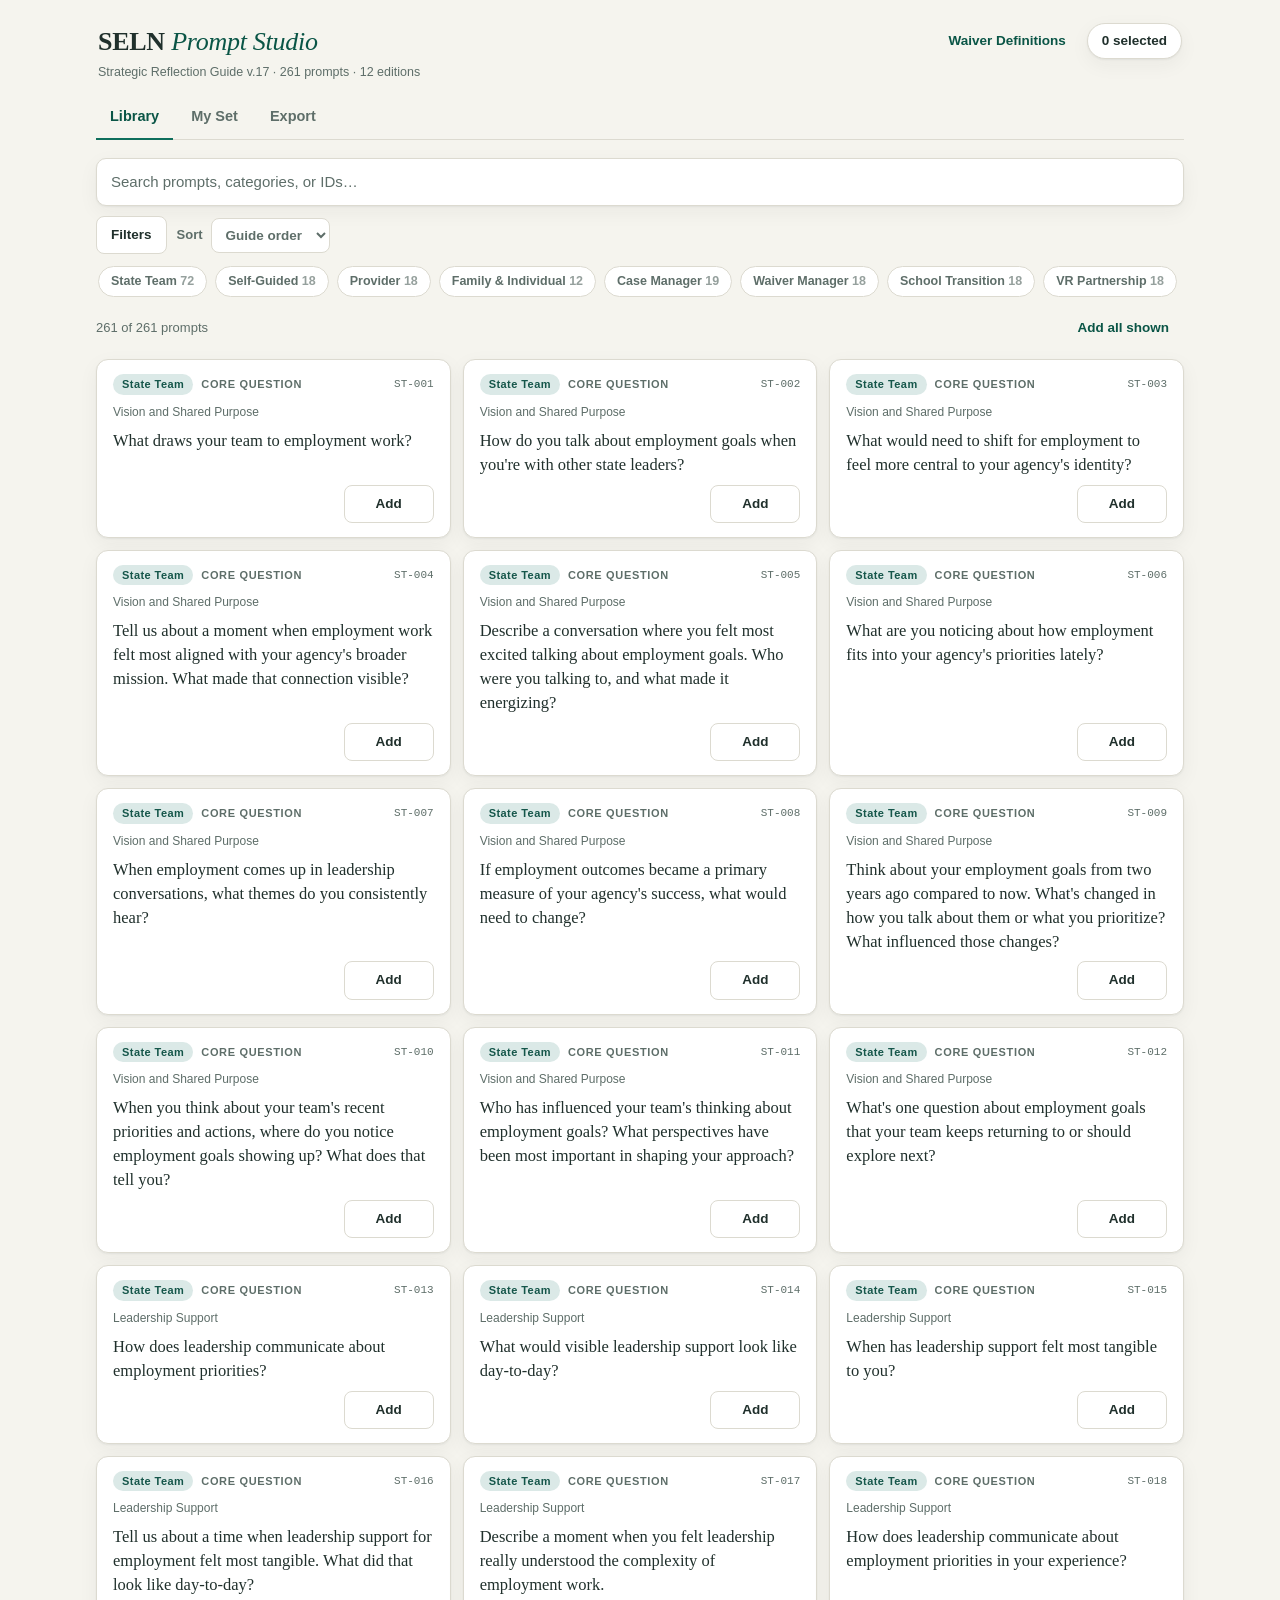
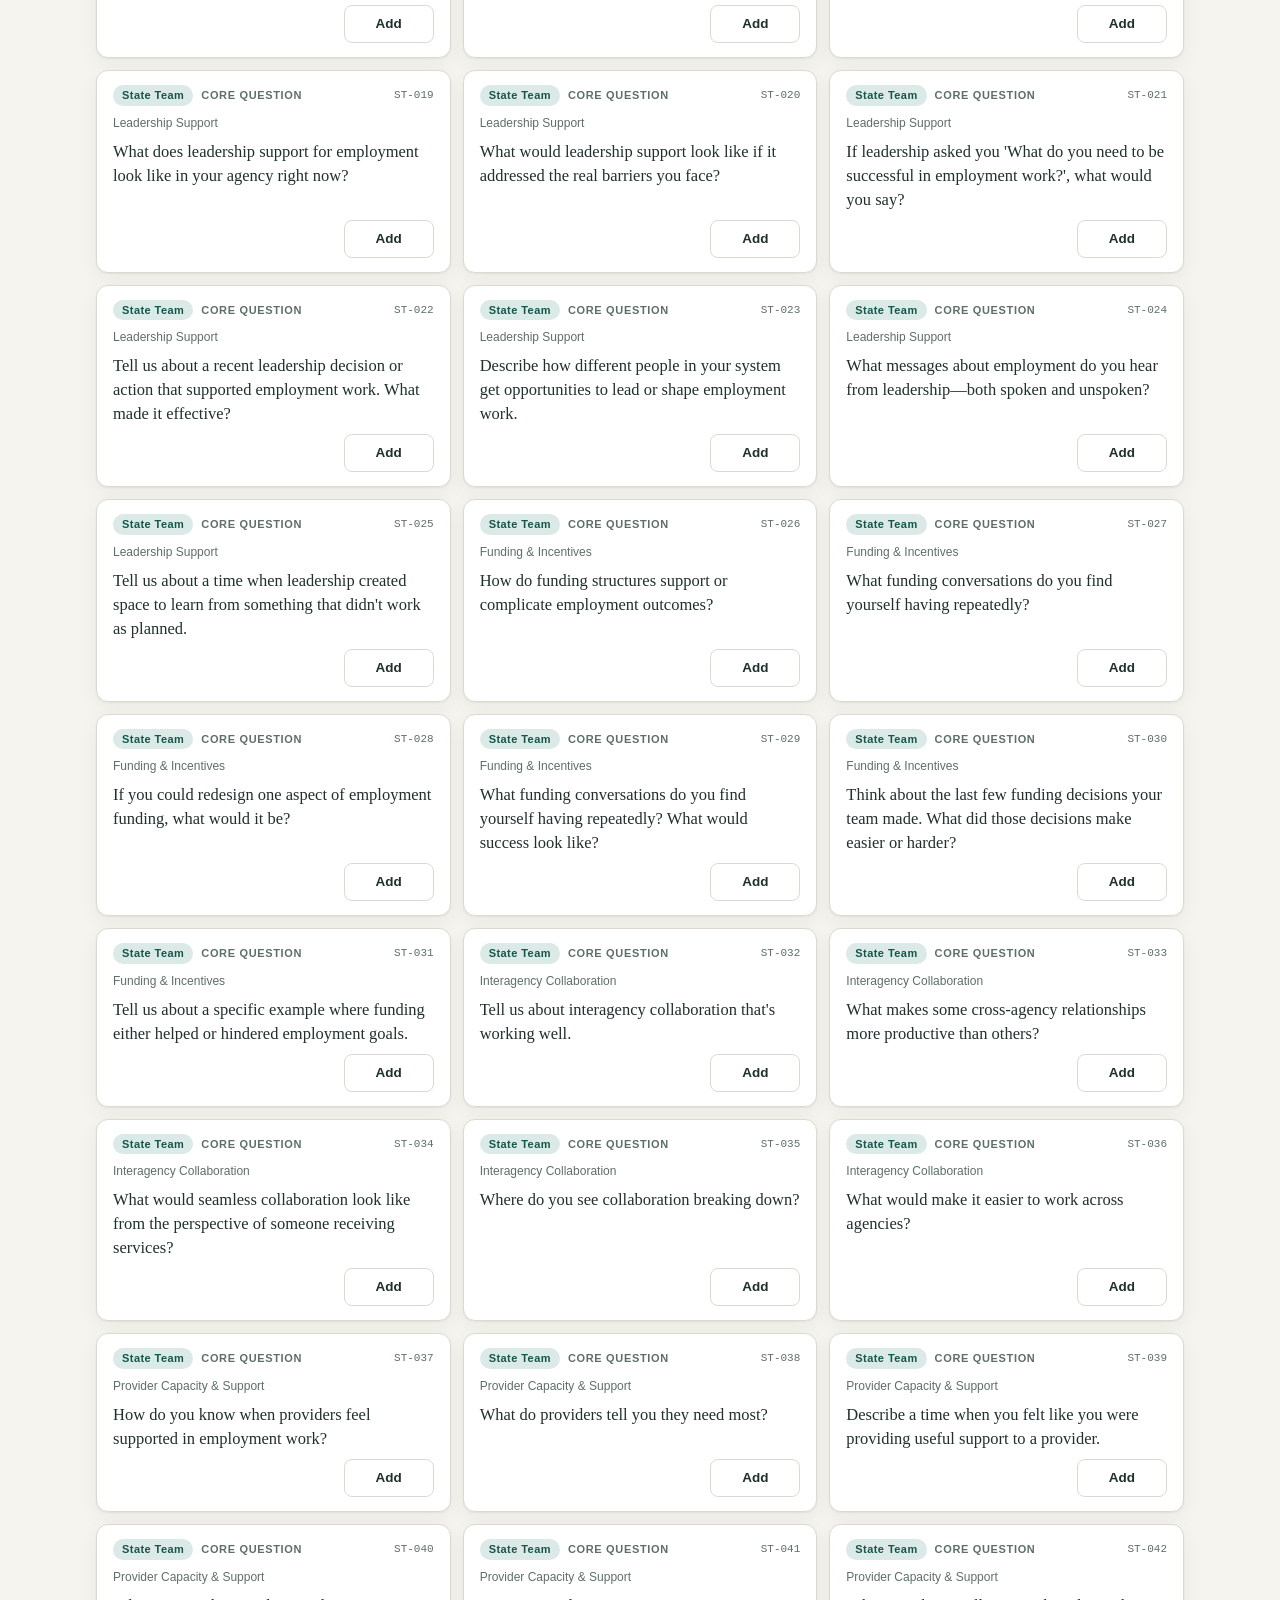
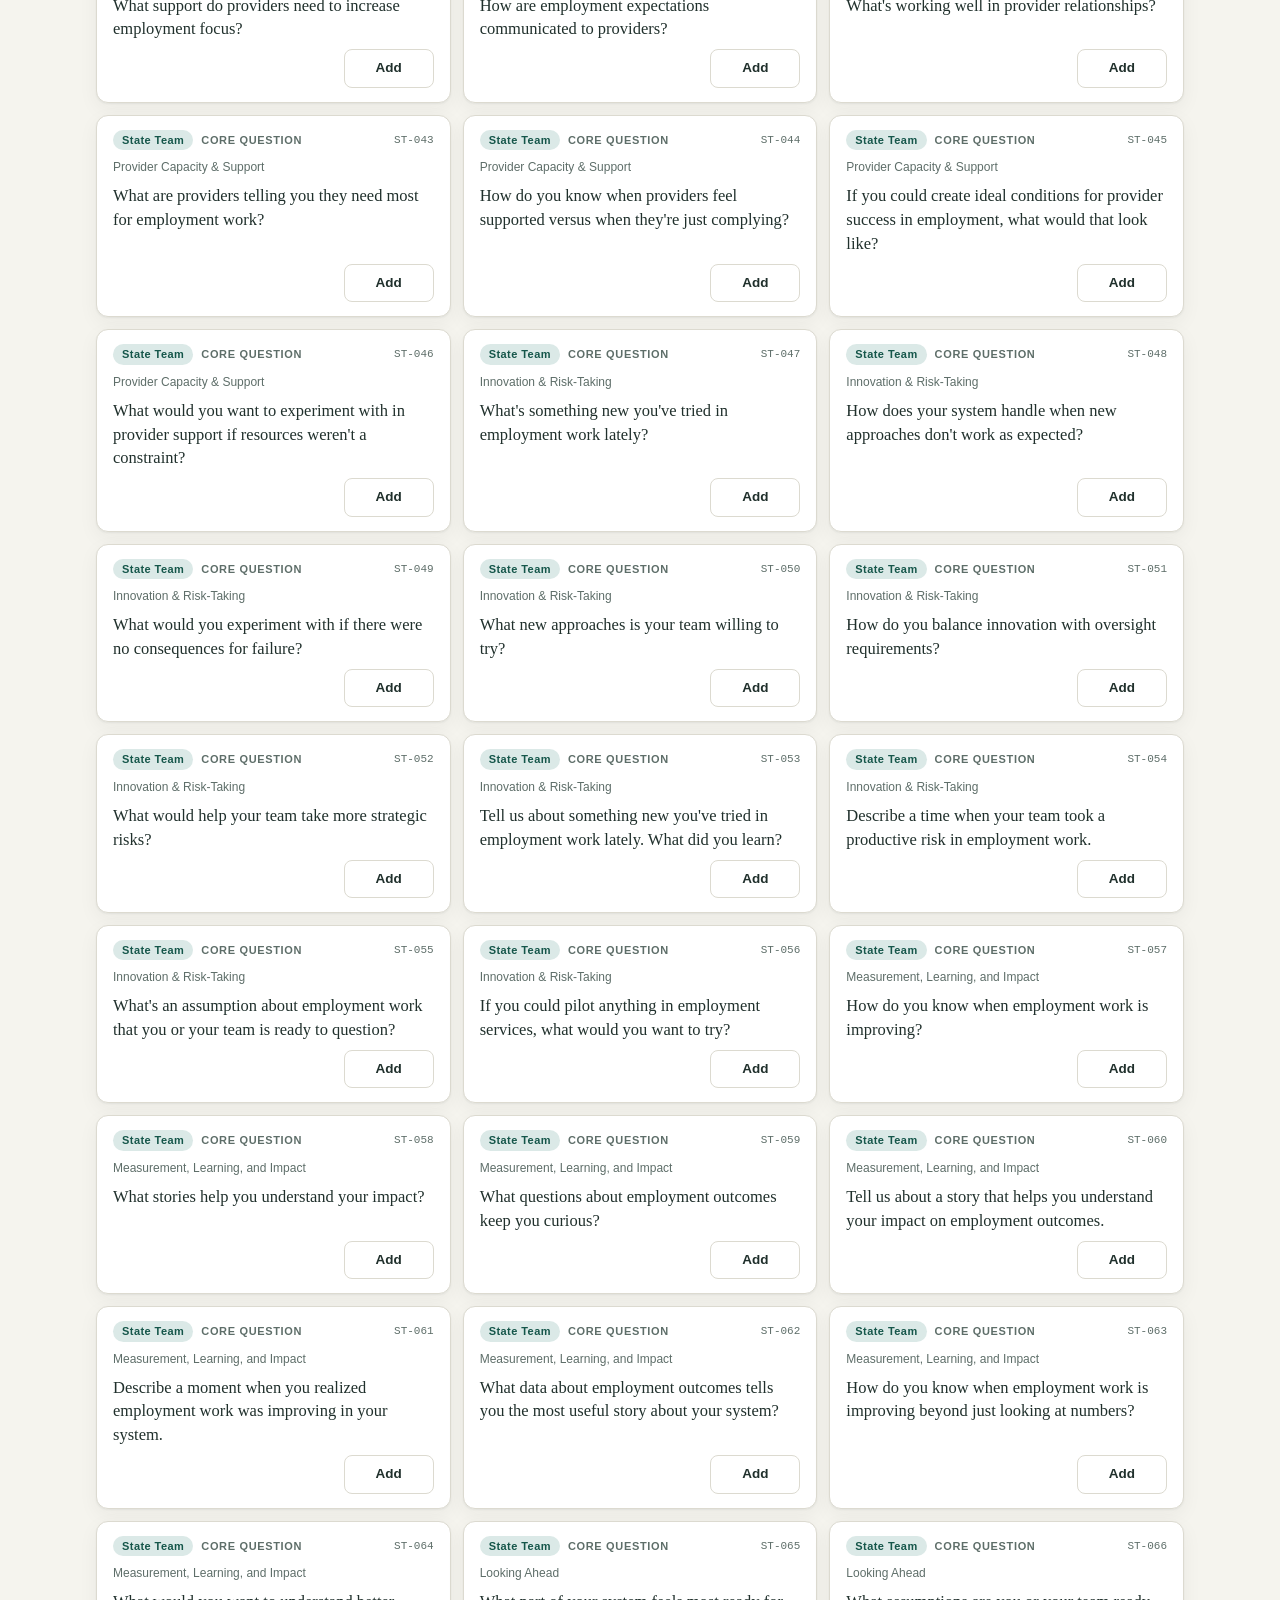
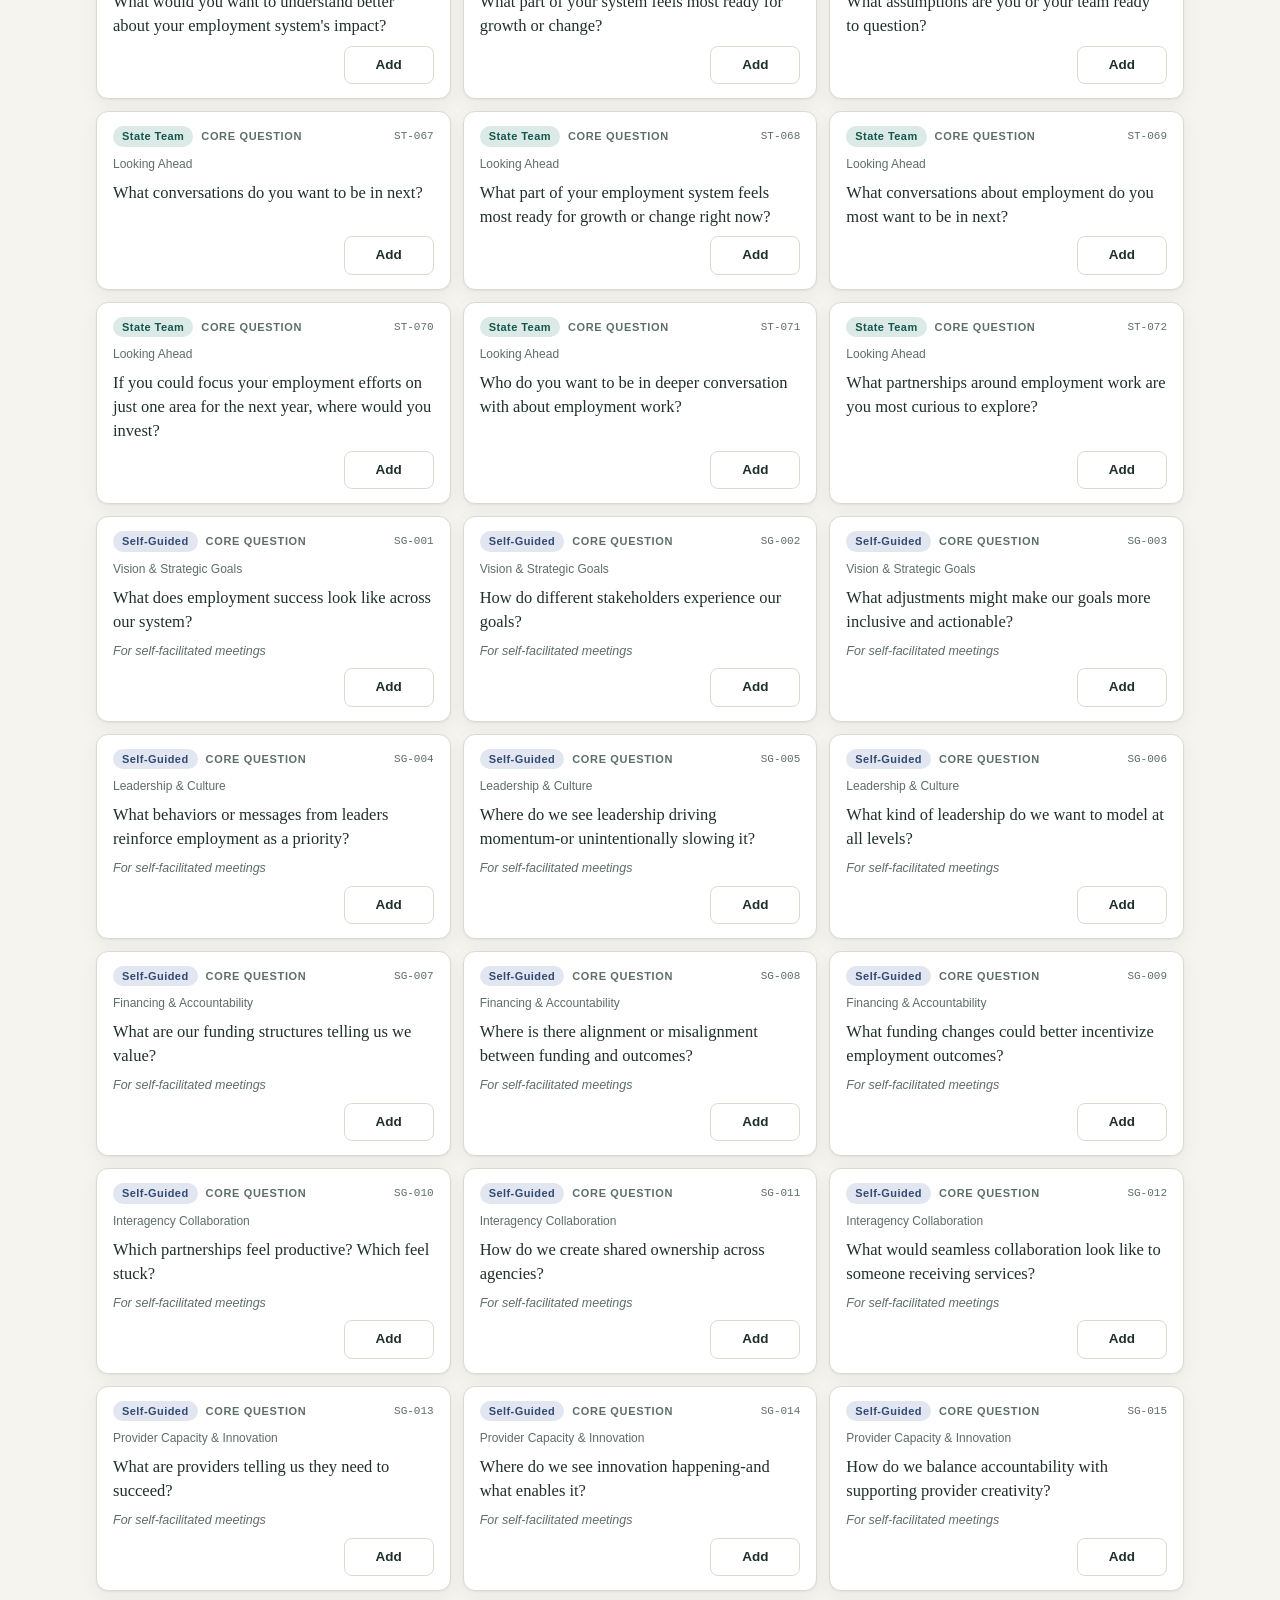
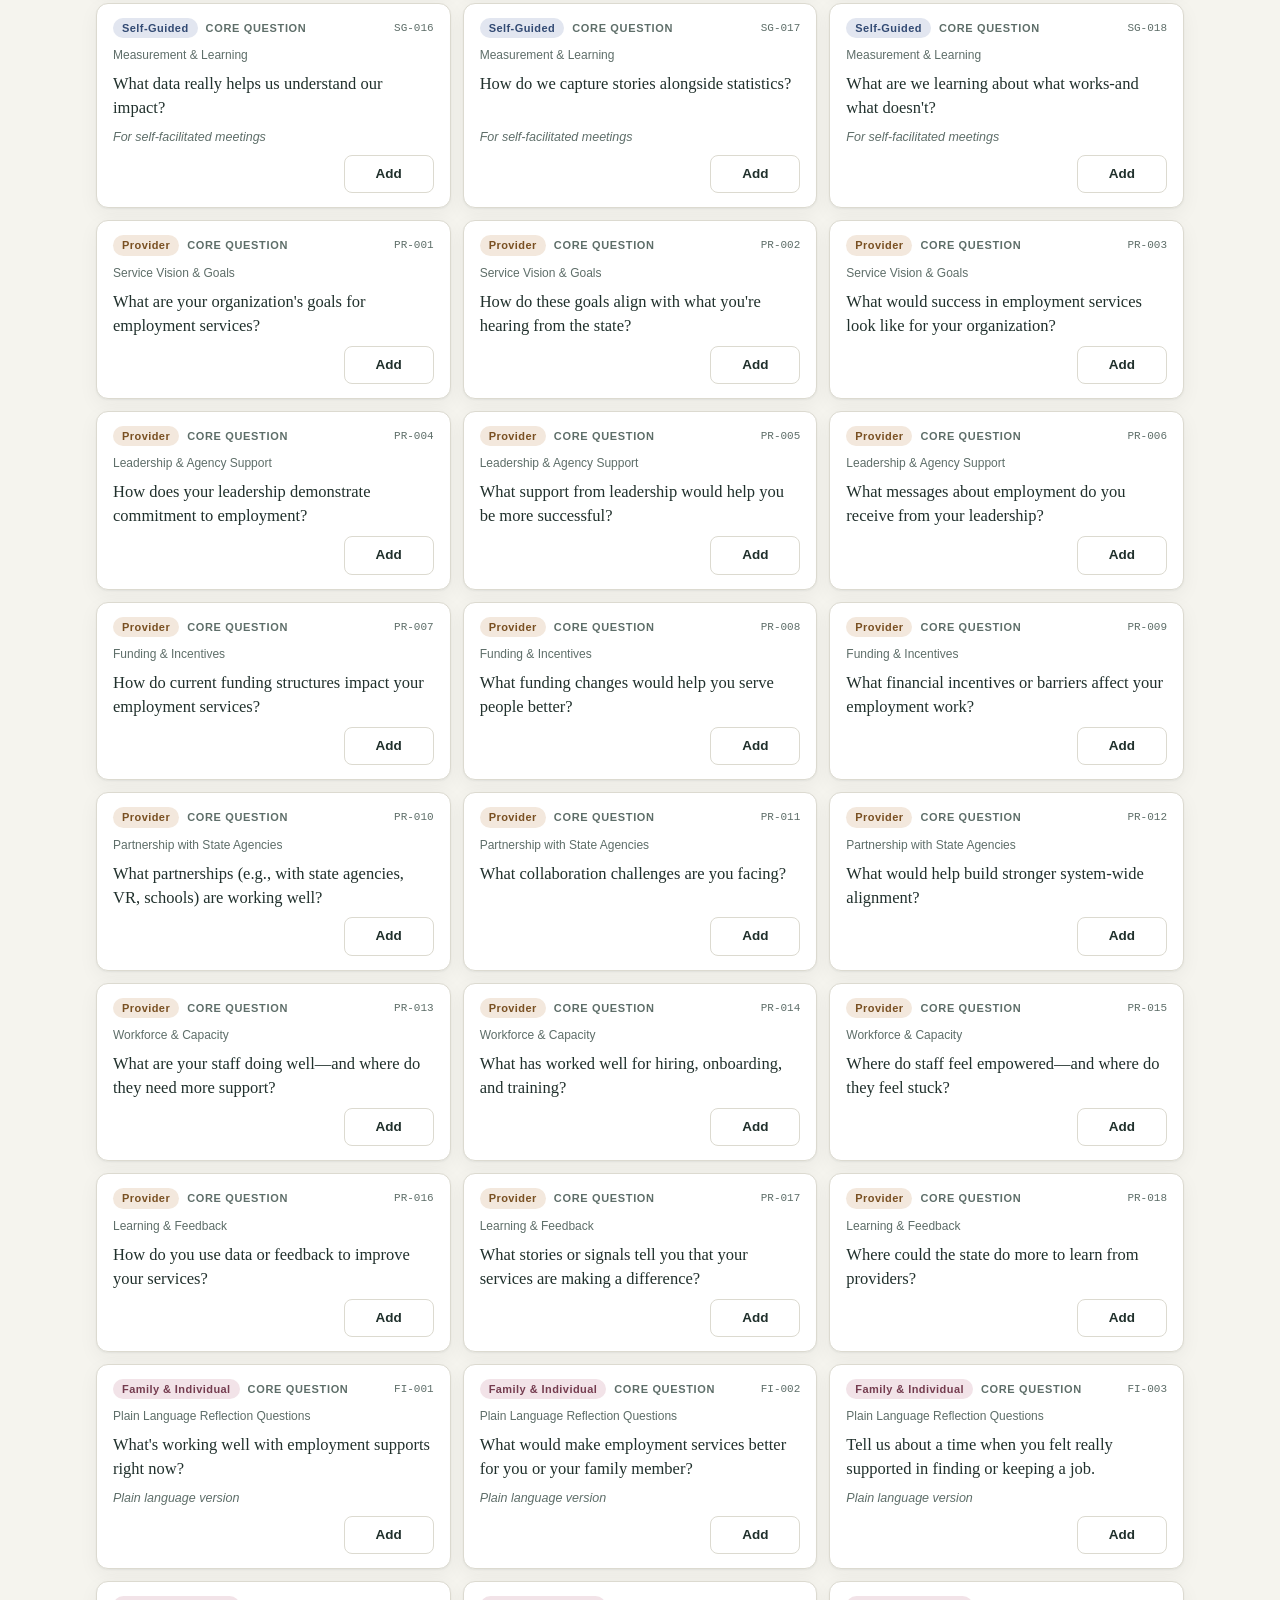
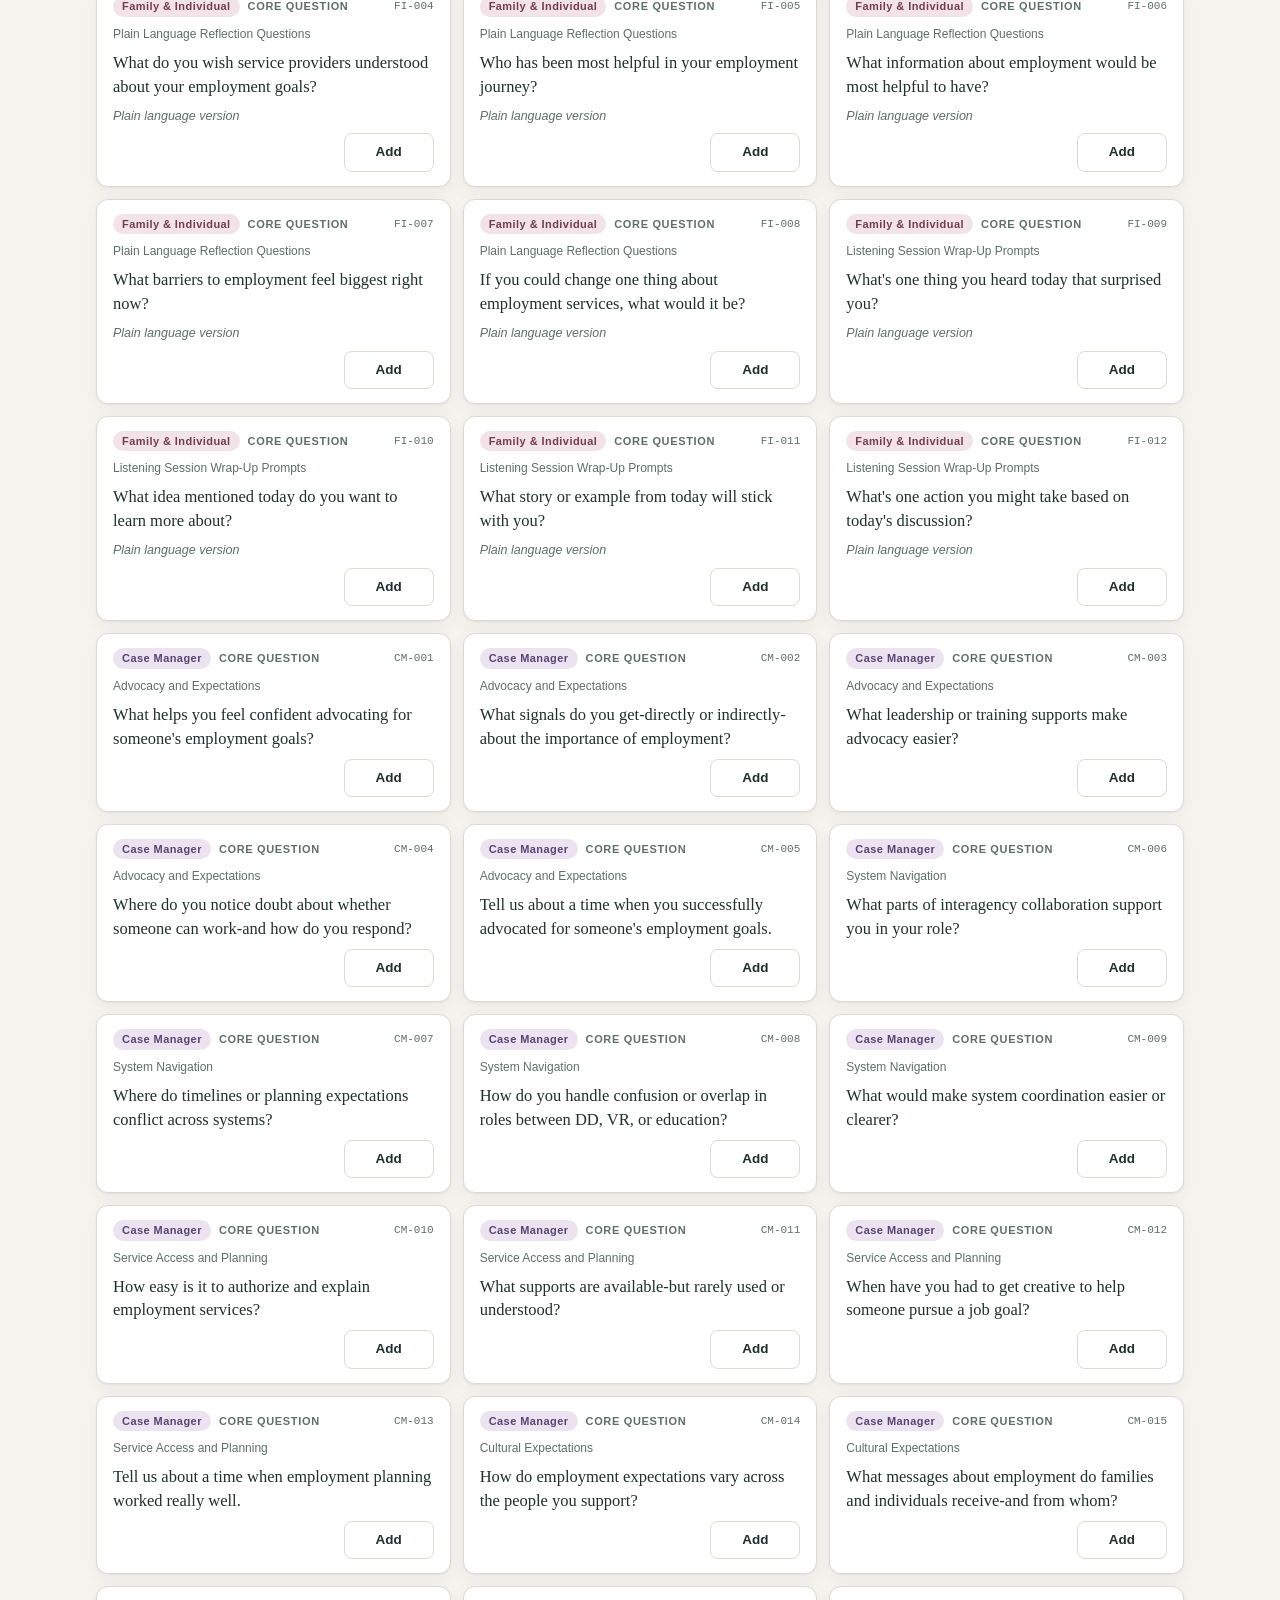
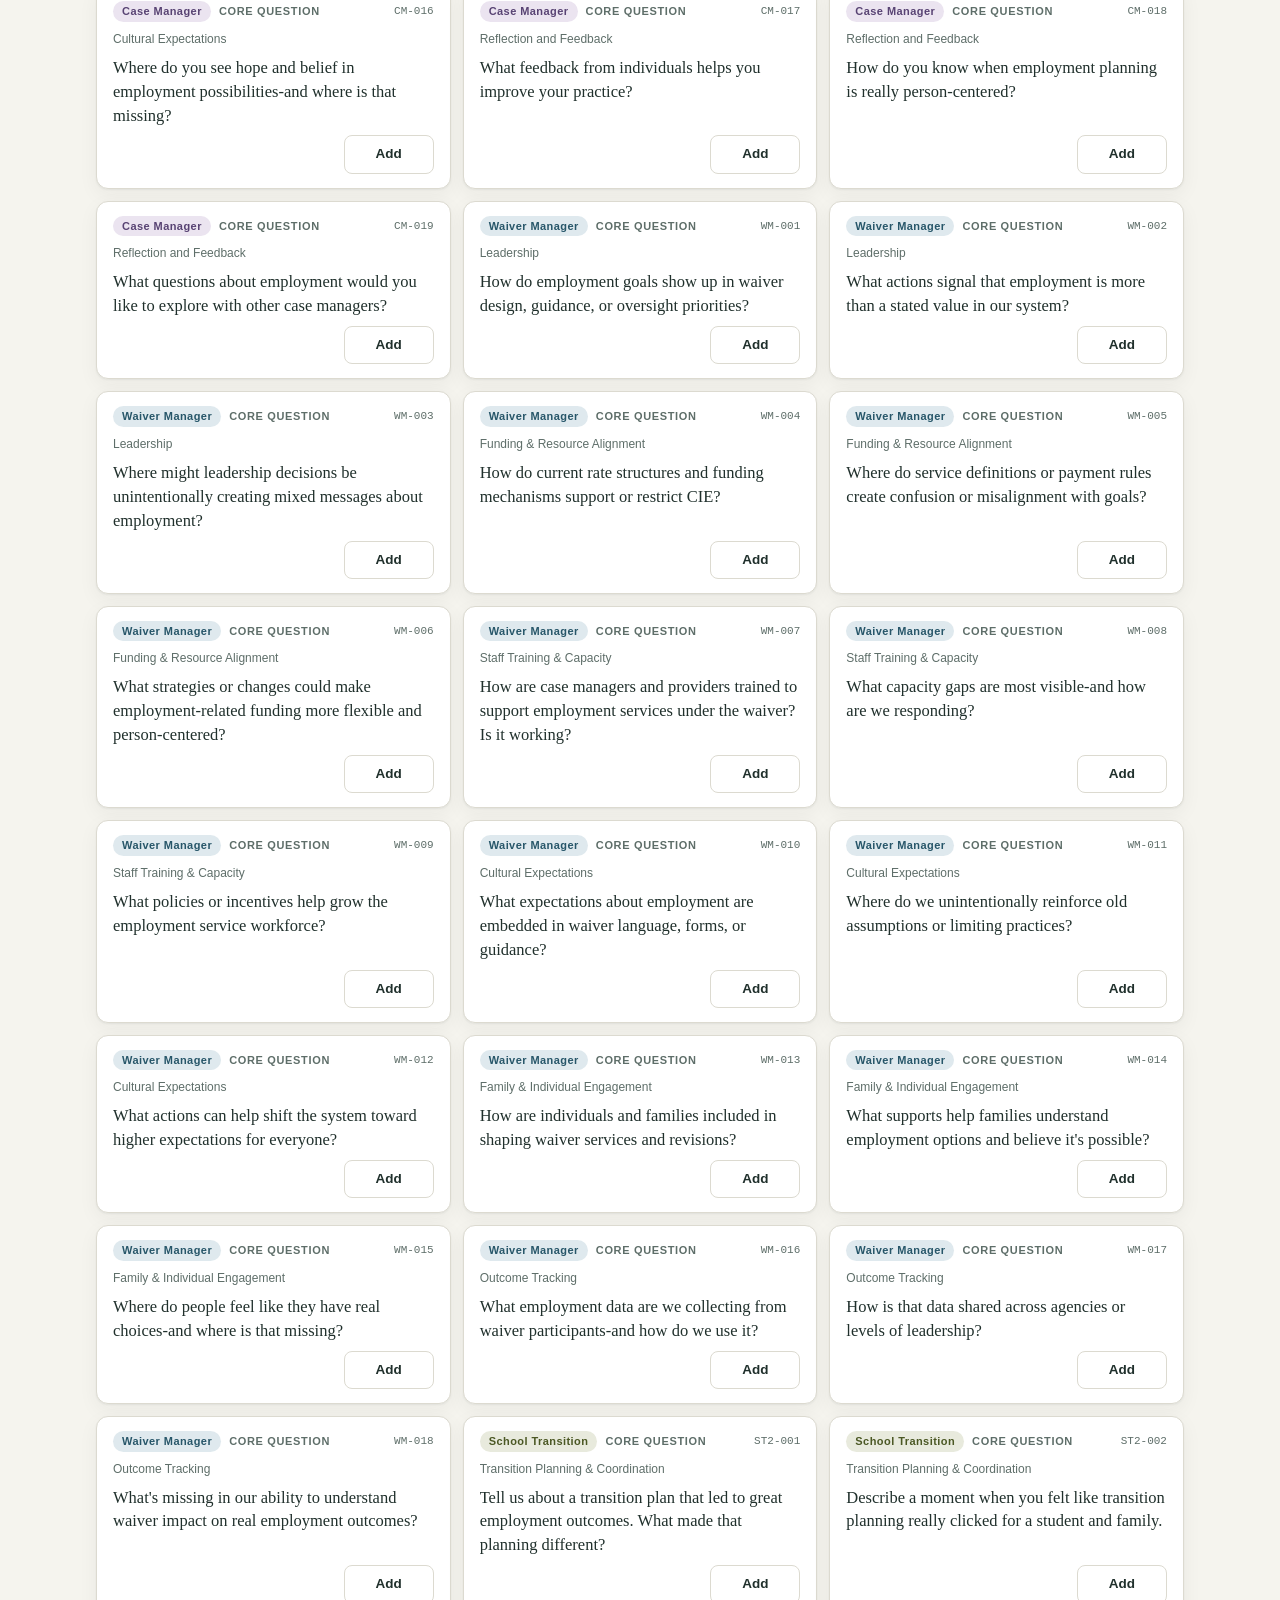
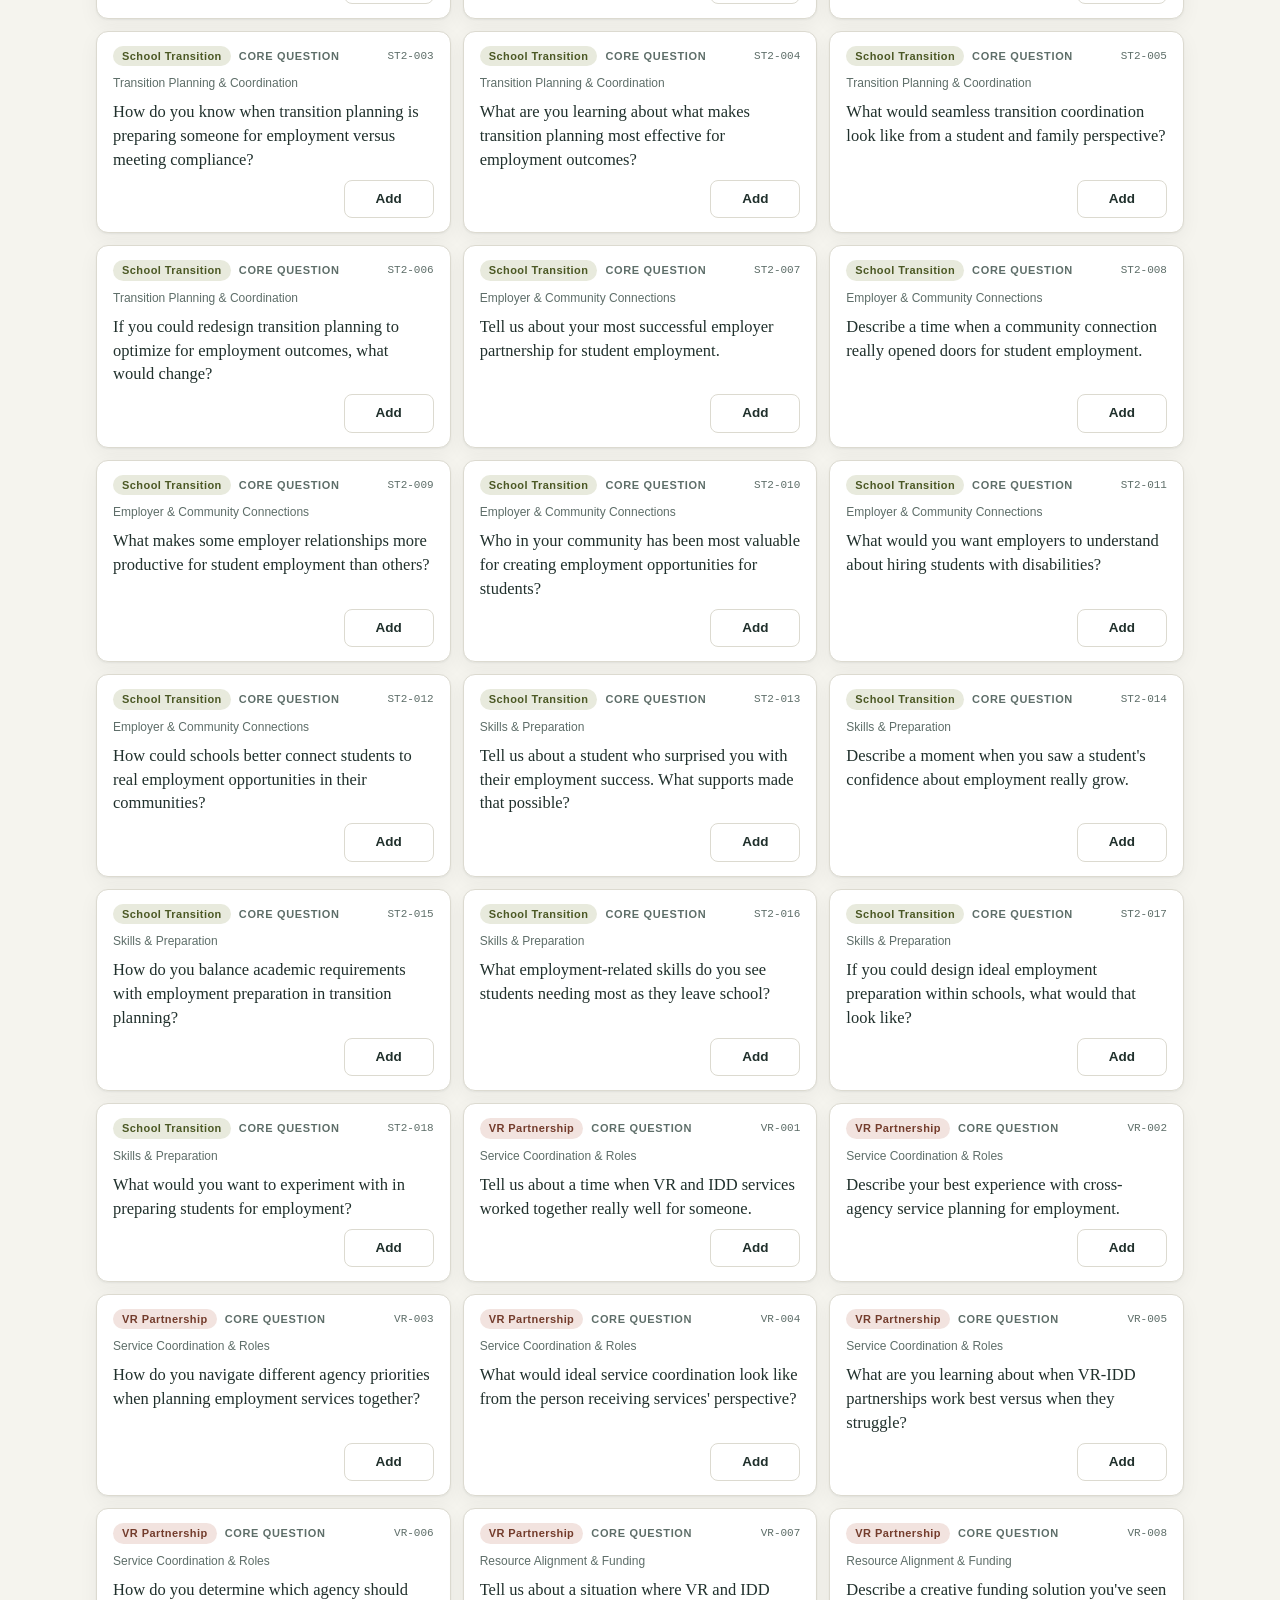
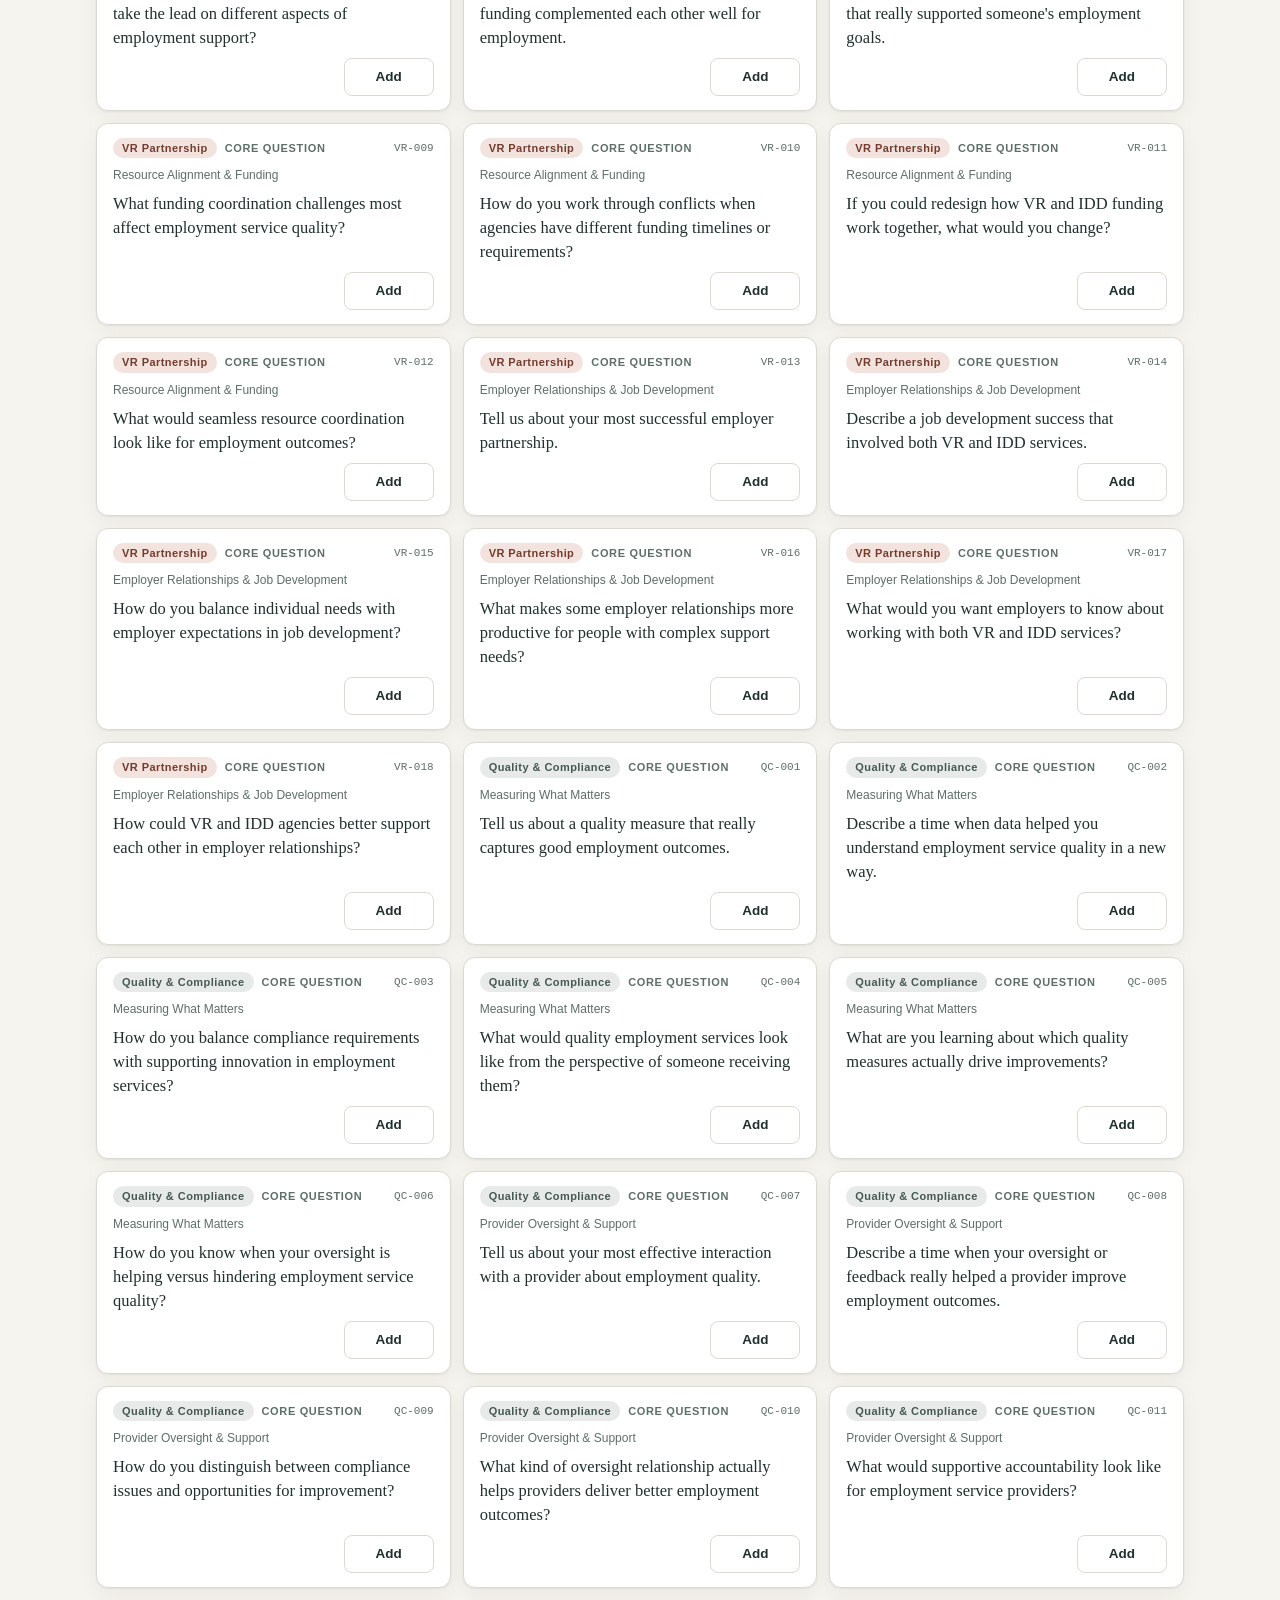
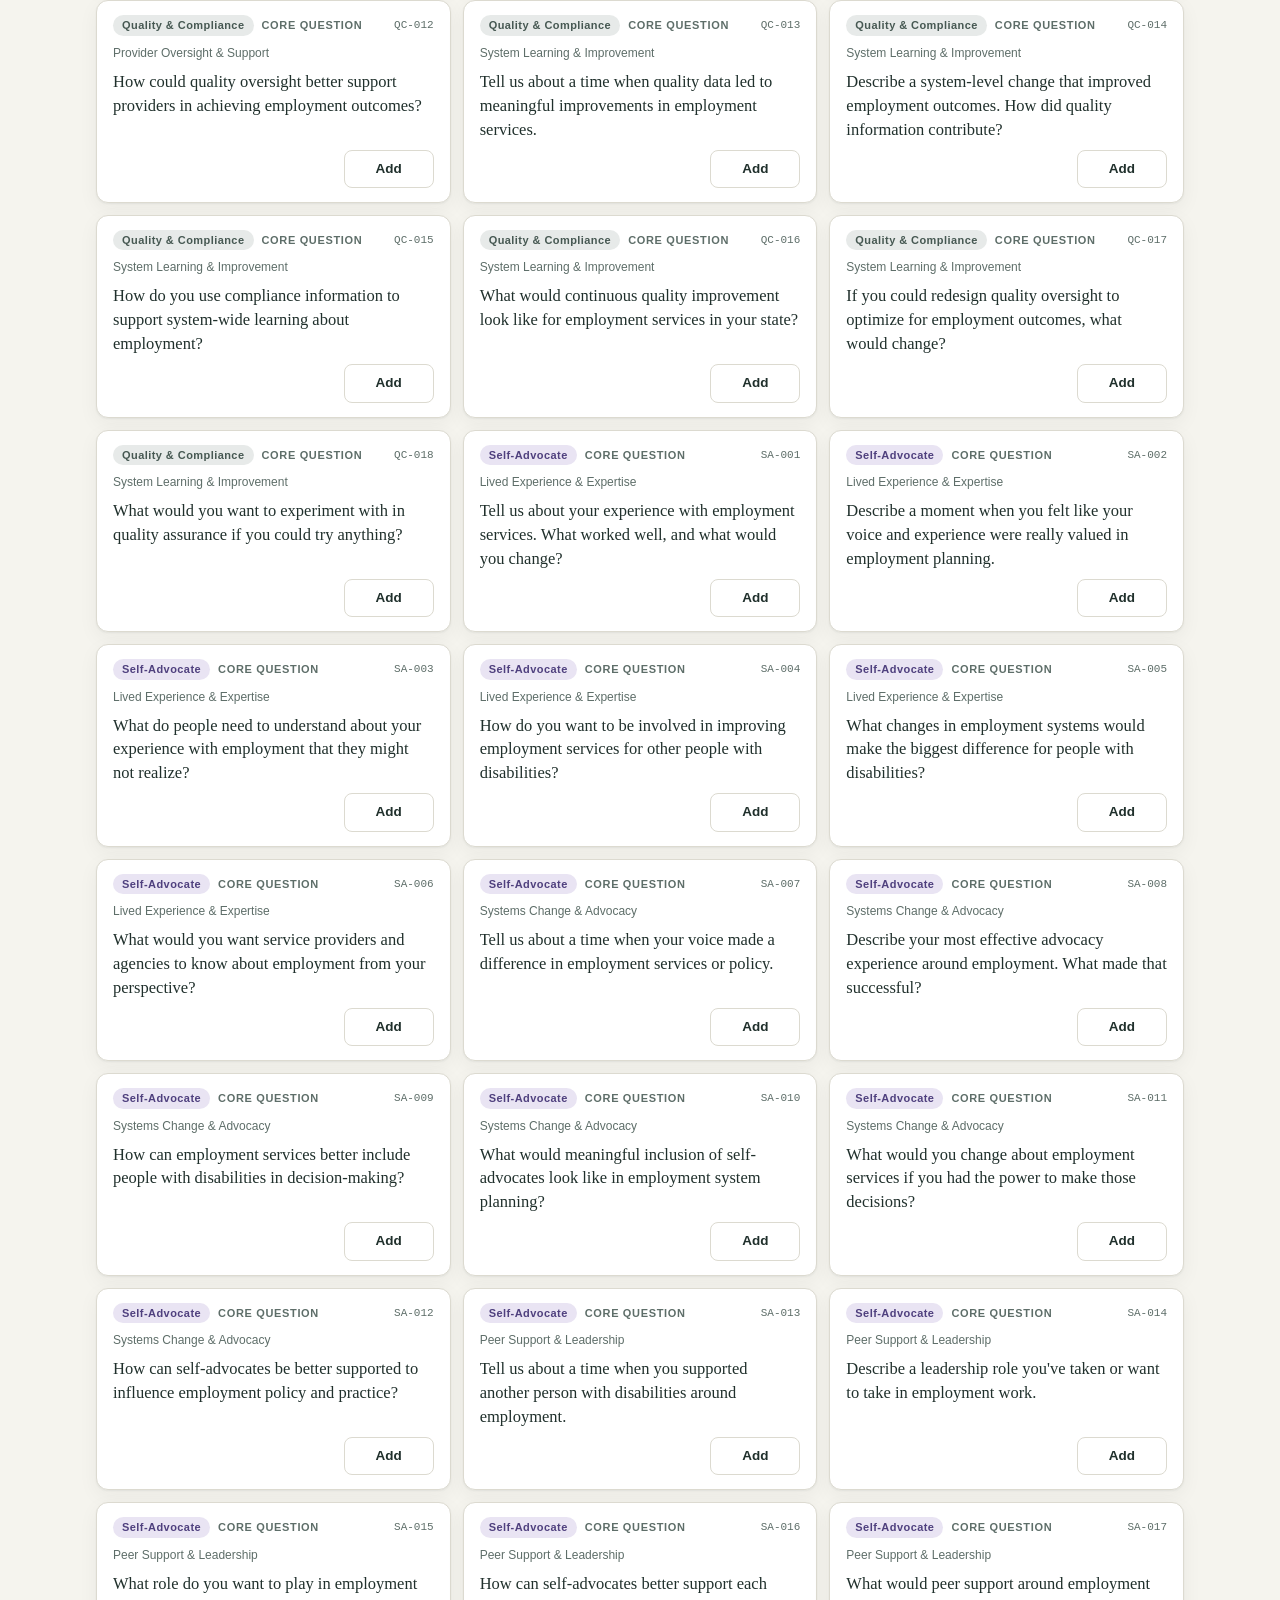
==== commit 272ad435: "Link to the Waiver Definitions tool from the Prompt Studio header Co-Authored-By: Claude Fable 5.1 <" ====
--- a/index.html
+++ b/index.html
@@ -115,6 +115,10 @@
 
 .brand-sub { font-size: 12.5px; color: var(--mute); margin-top: 2px; }
 
+.top-actions { display: flex; align-items: center; gap: 6px; flex-wrap: wrap; justify-content: flex-end; }
+
+.btn-sm { padding: 5px 10px; font-size: 12.5px; text-decoration: none; display: inline-block; }
+
 .count-pill {
   border: 1px solid var(--line);
   background: var(--card);
@@ -271,8 +275,6 @@
   scrollbar-width: thin;
 }
 
-.chips-fw { padding-top: 4px; }
-
 .chip {
   --ed: var(--mute);
   flex: 0 0 auto;
@@ -303,32 +305,6 @@
 
 .result-count { font-size: 13px; color: var(--mute); font-variant-numeric: tabular-nums; }
 
-.result-actions { display: flex; align-items: center; gap: 6px; flex-wrap: wrap; }
-
-.condense-chk { font-size: 12.5px; color: var(--mute); padding: 0; white-space: nowrap; }
-
-/* section headers inside the card grid (sorted views) */
-.sec-head {
-  --ed: var(--mute);
-  grid-column: 1 / -1;
-  display: flex;
-  align-items: baseline;
-  gap: 10px;
-  margin: 14px 0 0;
-  padding-bottom: 5px;
-  border-bottom: 2px solid color-mix(in srgb, var(--ed) 45%, var(--line));
-}
-
-.sec-head b {
-  font-family: var(--serif);
-  font-size: 17px;
-  color: color-mix(in srgb, var(--ed) 62%, var(--ink));
-}
-
-.sec-head .sec-n { color: var(--mute); font-size: 12.5px; font-variant-numeric: tabular-nums; }
-
-.sec-head .btn { margin-left: auto; padding: 3px 8px; font-size: 12.5px; }
-
 /* ---------- prompt cards ---------- */
 
 .cards {
@@ -379,29 +355,7 @@
 
 .pid { margin-left: auto; font-family: var(--mono); font-size: 11px; color: var(--mute); }
 
-/* depth meter: four rising bars, filled with a gradient of intensity */
-.depth { display: inline-flex; align-items: flex-end; gap: 2.5px; height: 11px; cursor: help; }
-
-.depth i { width: 3.5px; border-radius: 2px; background: var(--line); }
-
-.depth i:nth-child(1) { height: 4px; }
-.depth i:nth-child(2) { height: 6.5px; }
-.depth i:nth-child(3) { height: 9px; }
-.depth i:nth-child(4) { height: 11px; }
-
-.depth i.on { background: var(--accent); }
-.depth i.on:nth-child(1) { opacity: 0.45; }
-.depth i.on:nth-child(2) { opacity: 0.62; }
-.depth i.on:nth-child(3) { opacity: 0.8; }
-.depth i.on:nth-child(4) { opacity: 1; }
-
 .pcard-cat { font-size: 12px; color: var(--mute); }
-
-.fw-name {
-  --ed: var(--mute);
-  font-weight: 600;
-  color: color-mix(in srgb, var(--ed) 62%, var(--ink));
-}
 
 .pcard-text {
   font-family: var(--serif);
@@ -413,18 +367,7 @@
 
 .pcard-note { font-size: 12.5px; font-style: italic; color: var(--mute); margin: 0; }
 
-.pcard-foot { display: flex; justify-content: flex-end; gap: 8px; align-items: center; }
-
-.sim-btn {
-  margin-right: auto;
-  font-size: 12px;
-  padding: 5px 10px;
-  border-color: transparent;
-  background: var(--accent-soft);
-  color: var(--accent-strong);
-}
-
-.pcard.is-variant { border-left: 3px solid var(--accent); }
+.pcard-foot { display: flex; justify-content: flex-end; }
 
 .add-btn { min-width: 90px; }
 
@@ -482,8 +425,6 @@
 }
 
 .item-srcnote { font-size: 12.5px; font-style: italic; color: var(--mute); margin: 0 0 6px; }
-
-.item-warn { font-size: 12px; font-weight: 600; color: var(--amber); margin: 0 0 6px; }
 
 .item-note {
   width: 100%;
@@ -608,29 +549,7 @@
 
 .check input { accent-color: var(--accent); width: 16px; height: 16px; }
 
-.opt-cols {
-  display: grid;
-  grid-template-columns: 1fr 1fr;
-  column-gap: 10px;
-  margin-bottom: 10px;
-}
-
 .agenda-opts { border-top: 1px solid var(--line); margin-top: 10px; padding-top: 12px; }
-
-.ag-extra { display: flex; align-items: center; gap: 8px; }
-
-.ag-extra .check { flex: 1; }
-
-.ag-mins {
-  width: 62px;
-  border: 1px solid var(--line);
-  border-radius: 8px;
-  background: var(--paper);
-  padding: 6px 8px;
-  font-size: 13.5px;
-}
-
-.ag-unit { font-size: 12px; color: var(--mute); }
 
 .export-actions {
   display: flex;
@@ -699,170 +618,6 @@
 .checks .check { padding: 4px 0; }
 
 .checks-scroll { max-height: 220px; overflow-y: auto; border: 1px solid var(--line); border-radius: 8px; padding: 6px 10px; }
-
-/* ---------- series builder ---------- */
-
-.sr-intro { max-width: 52ch; }
-
-.sr-list { list-style: none; margin: 12px 0 0; padding: 0; display: flex; flex-direction: column; gap: 8px; }
-
-.sr-item { border: 1px solid var(--line); border-radius: 10px; padding: 10px 12px; }
-
-.sr-tag {
-  display: inline-flex;
-  align-items: center;
-  gap: 7px;
-  font-size: 11px;
-  font-weight: 700;
-  letter-spacing: 0.06em;
-  text-transform: uppercase;
-  color: var(--accent-strong);
-}
-
-.sr-text { font-family: var(--serif); font-size: 15px; margin: 5px 0 3px; }
-
-.sr-meta { font-size: 11.5px; color: var(--mute); margin: 0; }
-
-.sr-none { font-size: 13px; font-style: italic; color: var(--mute); margin: 5px 0 0; }
-
-.sr-foot { justify-content: space-between; }
-
-/* ---------- export preview ----------
-   The preview shows printed pages and slides, so it commits to the document's
-   own light palette in both app themes. */
-
-.sheet-wide { max-width: 880px; }
-
-.pv-body { background: #DDDCD3; padding: 20px 16px; }
-
-.pv-page, .pv-slide {
-  background: #FFFFFF;
-  color: #20302C;
-  max-width: 660px;
-  margin: 0 auto 18px;
-  box-shadow: 0 2px 14px rgba(20, 30, 27, 0.18);
-}
-
-.pv-page { font-family: var(--serif); padding: 44px 48px; font-size: 14px; line-height: 1.5; }
-
-.pv-page p { margin: 0; }
-
-.pv-kicker {
-  font-family: var(--sans);
-  font-size: 10px;
-  font-weight: 700;
-  letter-spacing: 0.13em;
-  text-transform: uppercase;
-  color: #0E6E5C;
-  margin: 0 0 10px !important;
-}
-
-.pv-page h1 { font-size: 26px; line-height: 1.15; margin: 0 0 6px; }
-
-.pv-sub { color: #5E6E69; font-size: 14px; }
-
-.pv-cm { font-family: var(--sans); font-size: 11px; color: #5E6E69; margin-top: 10px !important; }
-
-.pv-cover { border-bottom: 3px solid #0E6E5C; padding-bottom: 14px; margin-bottom: 20px; }
-
-.pv-cat {
-  color: #0E6E5C;
-  font-size: 16px;
-  border-bottom: 1px solid #C9C7BC;
-  padding-bottom: 4px;
-  margin: 22px 0 12px;
-}
-
-.pv-item { margin-bottom: 16px; }
-
-.pv-q { font-size: 14.5px; margin-bottom: 3px !important; }
-
-.pv-num { font-family: var(--sans); font-size: 11px; font-weight: 700; color: #0E6E5C; }
-
-.pv-meta { font-family: var(--sans); font-size: 10px; color: #5E6E69; letter-spacing: 0.03em; }
-
-.pv-note { font-size: 12px; font-style: italic; color: #5E6E69; }
-
-.pv-line { border-bottom: 1px solid #C9C7BC; height: 22px; }
-
-.pv-brk {
-  font-family: var(--sans);
-  font-size: 9.5px;
-  font-weight: 600;
-  color: #98A6A0;
-  text-transform: uppercase;
-  letter-spacing: 0.12em;
-  text-align: center;
-  border-top: 2px dashed #C9C7BC;
-  margin: 20px 0 18px;
-  padding-top: 3px;
-}
-
-table.pv-agenda { width: 100%; border-collapse: collapse; font-size: 13px; }
-
-table.pv-agenda th {
-  font-family: var(--sans);
-  font-size: 10px;
-  letter-spacing: 0.1em;
-  text-transform: uppercase;
-  color: #5E6E69;
-  text-align: left;
-  border-bottom: 3px solid #0E6E5C;
-  padding: 6px 10px 6px 0;
-}
-
-table.pv-agenda td { border-bottom: 1px solid #C9C7BC; padding: 9px 10px 9px 0; vertical-align: top; }
-
-td.pv-time { white-space: nowrap; font-family: var(--sans); font-size: 12px; font-weight: 700; color: #0E6E5C; width: 74px; }
-
-td.pv-min { white-space: nowrap; font-family: var(--sans); font-size: 12px; color: #5E6E69; width: 40px; }
-
-.pv-slide {
-  background: #FBFAF7;
-  aspect-ratio: 16 / 9;
-  padding: 4.5% 6%;
-  display: flex;
-  flex-direction: column;
-  font-family: var(--serif);
-}
-
-.pv-sl-kicker {
-  font-family: var(--sans);
-  font-size: 10px;
-  font-weight: 700;
-  letter-spacing: 0.11em;
-  text-transform: uppercase;
-  color: #0E6E5C;
-  margin-bottom: 6px;
-}
-
-.pv-sl-rule { width: 52px; height: 3px; background: #0E6E5C; margin: 4px 0 10px; flex: 0 0 auto; }
-
-.pv-sl-title { font-size: 27px; font-weight: 700; line-height: 1.15; }
-
-.pv-sl-sub { font-family: var(--sans); font-size: 13px; color: #5E6E69; margin-top: 8px; }
-
-.pv-sl-text { flex: 1; display: flex; align-items: center; line-height: 1.3; min-height: 0; overflow: hidden; }
-
-.pv-sl-text.sz1 { font-size: 25px; }
-.pv-sl-text.sz2 { font-size: 21px; }
-.pv-sl-text.sz3 { font-size: 17px; }
-.pv-sl-text.sz4 { font-size: 15px; }
-
-.pv-sl-foot {
-  margin-top: auto;
-  font-family: var(--sans);
-  font-size: 10px;
-  color: #5E6E69;
-  display: flex;
-  justify-content: space-between;
-  gap: 12px;
-}
-
-@media (max-width: 640px) {
-  .pv-page { padding: 24px 20px; }
-  .pv-body { padding: 12px 8px; }
-}
 
 /* ---------- toast ---------- */
 
@@ -919,6 +674,44 @@
   .toast { bottom: calc(76px + env(safe-area-inset-bottom)); }
 }
 
+/* ---------- print (PDF export) ---------- */
+
+.print-root { display: none; }
+
+@media print {
+  body > .shell > *:not(.print-root), .toast, .sheet-backdrop { display: none !important; }
+
+  body { background: #fff; color: #20302C; }
+
+  .print-root {
+    display: block;
+    font-family: Georgia, "Times New Roman", serif;
+    font-size: 11.5pt;
+    line-height: 1.45;
+    color: #20302C;
+  }
+
+  .print-root p { margin: 0 0 6pt 0; }
+  .print-root .xp-kicker { font-family: Arial, sans-serif; font-size: 9pt; letter-spacing: 1.5pt; color: #0E6E5C; font-weight: bold; text-transform: uppercase; margin: 0 0 10pt 0; }
+  .print-root .xp-title { font-size: 26pt; font-weight: bold; margin: 0 0 8pt 0; line-height: 1.15; }
+  .print-root .xp-subtitle { font-size: 13pt; color: #5E6E69; margin: 0 0 6pt 0; }
+  .print-root .xp-covermeta { font-family: Arial, sans-serif; font-size: 9.5pt; color: #5E6E69; margin: 14pt 0 0 0; }
+  .print-root .xp-cover { border-bottom: 2.25pt solid #0E6E5C; padding-bottom: 18pt; margin-bottom: 24pt; }
+  .print-root .xp-cat { font-size: 15pt; font-weight: bold; color: #0E6E5C; border-bottom: 1pt solid #C9C7BC; padding-bottom: 4pt; margin: 22pt 0 12pt 0; }
+  .print-root .xp-item { margin: 0 0 16pt 0; break-inside: avoid; }
+  .print-root .xp-q { font-size: 12.5pt; margin: 0 0 4pt 0; }
+  .print-root .xp-qnum { font-family: Arial, sans-serif; font-size: 10pt; font-weight: bold; color: #0E6E5C; }
+  .print-root .xp-meta { font-family: Arial, sans-serif; font-size: 8.5pt; color: #5E6E69; letter-spacing: 0.4pt; margin: 0 0 3pt 0; }
+  .print-root .xp-note { font-size: 10.5pt; font-style: italic; color: #5E6E69; margin: 0 0 3pt 0; }
+  .print-root .xp-line { border-bottom: 1pt solid #C9C7BC; margin: 0 0 14pt 0; font-size: 10pt; }
+  .print-root .xp-break { page-break-before: always; }
+  .print-root table.xp-agenda { border-collapse: collapse; width: 100%; font-size: 11pt; }
+  .print-root table.xp-agenda th { font-family: Arial, sans-serif; font-size: 9pt; letter-spacing: 1pt; text-transform: uppercase; color: #5E6E69; text-align: left; border-bottom: 2.25pt solid #0E6E5C; padding: 6pt 10pt 6pt 0; }
+  .print-root table.xp-agenda td { border-bottom: 1pt solid #C9C7BC; padding: 9pt 10pt 9pt 0; vertical-align: top; }
+  .print-root td.xp-time { white-space: nowrap; font-family: Arial, sans-serif; font-size: 10pt; color: #0E6E5C; font-weight: bold; width: 70pt; }
+  .print-root td.xp-min { white-space: nowrap; font-family: Arial, sans-serif; font-size: 10pt; color: #5E6E69; width: 45pt; }
+}
+
 </style>
 </head>
 <body>
@@ -928,7 +721,10 @@
       <div class="brand-name">SELN <em>Prompt Studio</em></div>
       <div class="brand-sub">Strategic Reflection Guide v.17 · 261 prompts · 12 editions</div>
     </div>
-    <button class="count-pill" id="countPill" type="button" title="Open My Set">0 selected</button>
+    <div class="top-actions">
+      <a class="btn btn-ghost btn-sm" href="definitions.html" title="Open the State Waiver Definitions tool">Waiver Definitions</a>
+      <button class="count-pill" id="countPill" type="button" title="Open My Set">0 selected</button>
+    </div>
   </header>
 
   <nav class="tabs" aria-label="Views" id="tabs">
@@ -947,25 +743,15 @@
             <option value="guide">Guide order</option>
             <option value="az">A → Z</option>
             <option value="category">Category</option>
-            <option value="depth">Shallow → deep</option>
             <option value="type">Type</option>
             <option value="edition">Edition</option>
           </select>
         </label>
-        <button type="button" class="btn" id="seriesBtn">✦ Build a series</button>
       </div>
       <div class="chips" id="edChips" role="group" aria-label="Filter by edition"></div>
-      <div class="chips chips-fw" id="fwChips" role="group" aria-label="Filter by category"></div>
       <div class="result-row">
         <span class="result-count" id="resultCount"></span>
-        <span class="result-actions">
-          <select id="condenseSel" class="select" aria-label="Fold similar prompts" title="Fold overlapping prompts behind an expandable chip">
-            <option value="all">Show every prompt</option>
-            <option value="sim" selected>Fold rewordings</option>
-            <option value="theme">Fold by theme</option>
-          </select>
-          <button type="button" class="btn btn-ghost" id="addAllBtn">Add all shown</button>
-        </span>
+        <button type="button" class="btn btn-ghost" id="addAllBtn">Add all shown</button>
       </div>
       <div class="cards" id="cards"></div>
     </section>
@@ -981,7 +767,6 @@
       <ol class="set-list" id="setList"></ol>
       <div class="set-actions" id="setActions" hidden>
         <button type="button" class="btn" id="addCustomBtn">+ Custom prompt</button>
-        <button type="button" class="btn" id="arcBtn" title="Reorder shallow → deep: warm-ups first, reimagine and closings last">Arrange as arc</button>
         <button type="button" class="btn btn-danger-ghost" id="clearBtn">Clear all</button>
         <button type="button" class="btn btn-primary" data-goto="export">Continue to export →</button>
       </div>
@@ -1017,35 +802,19 @@
         <fieldset class="panel">
           <legend>Format</legend>
           <div class="formats" id="formats">
-            <label class="format"><input type="radio" name="fmt" value="word" checked><b>Word document</b><span>.docx — discussion guide with optional writing space</span></label>
+            <label class="format"><input type="radio" name="fmt" value="word" checked><b>Word document</b><span>.doc — discussion guide with optional writing space</span></label>
             <label class="format"><input type="radio" name="fmt" value="pptx"><b>PowerPoint deck</b><span>.pptx — title slide plus one slide per prompt</span></label>
-            <label class="format"><input type="radio" name="fmt" value="agenda"><b>Meeting agenda</b><span>.docx or .pdf — timed agenda built from your set</span></label>
-            <label class="format"><input type="radio" name="fmt" value="pdf"><b>PDF handout</b><span>.pdf — polished, print-ready document generated on-device</span></label>
+            <label class="format"><input type="radio" name="fmt" value="agenda"><b>Meeting agenda</b><span>.doc — timed agenda built from your set</span></label>
+            <label class="format"><input type="radio" name="fmt" value="pdf"><b>PDF / Print</b><span>Opens your print dialog — save as PDF or print handouts</span></label>
           </div>
         </fieldset>
 
         <fieldset class="panel">
           <legend>Options</legend>
-          <label class="fld"><span>Group prompts</span>
-            <select id="optGroupBy" class="select">
-              <option value="">No grouping — keep my order</option>
-              <option value="fw">By category</option>
-              <option value="category">By original category</option>
-              <option value="edition">By edition</option>
-              <option value="arc">By depth — builds an arc</option>
-            </select>
-          </label>
-          <div class="fld"><span>Show with each prompt</span></div>
-          <div class="opt-cols">
-            <label class="check"><input type="checkbox" id="optNumbers" checked>Numbers</label>
-            <label class="check"><input type="checkbox" id="optIds" checked>Prompt IDs</label>
-            <label class="check"><input type="checkbox" id="optEd" checked>Edition</label>
-            <label class="check"><input type="checkbox" id="optFw" checked>Category</label>
-            <label class="check"><input type="checkbox" id="optCat">Original category</label>
-            <label class="check"><input type="checkbox" id="optType">Prompt type</label>
-            <label class="check"><input type="checkbox" id="optGuidance" checked>Guidance notes</label>
-            <label class="check"><input type="checkbox" id="optMyNotes" checked>My notes</label>
-          </div>
+          <label class="check"><input type="checkbox" id="optMeta" checked>Show edition &amp; category</label>
+          <label class="check"><input type="checkbox" id="optIds" checked>Show prompt IDs</label>
+          <label class="check"><input type="checkbox" id="optNotes" checked>Include guidance &amp; facilitator notes</label>
+          <label class="check"><input type="checkbox" id="optGroup">Group by category</label>
           <label class="check doc-only"><input type="checkbox" id="optBreaks">One prompt per page</label>
           <label class="fld doc-only" id="linesFld"><span>Writing space under each prompt</span>
             <select id="optLines" class="select">
@@ -1060,21 +829,14 @@
               <label class="fld"><span>Start time</span><input type="time" id="agStart" value="09:00"></label>
               <label class="fld"><span>Minutes per prompt</span><input type="number" id="agMins" min="1" max="120" value="10"></label>
             </div>
-            <div class="ag-extra">
-              <label class="check"><input type="checkbox" id="agWelcome" checked>Welcome &amp; introductions</label>
-              <input type="number" id="agWelcomeMins" class="ag-mins" min="1" max="90" value="10" aria-label="Welcome minutes"><span class="ag-unit">min</span>
-            </div>
-            <div class="ag-extra">
-              <label class="check"><input type="checkbox" id="agClosing" checked>Wrap-up &amp; next steps</label>
-              <input type="number" id="agClosingMins" class="ag-mins" min="1" max="90" value="10" aria-label="Wrap-up minutes"><span class="ag-unit">min</span>
-            </div>
+            <label class="check"><input type="checkbox" id="agWelcome" checked>Welcome &amp; introductions (10 min)</label>
+            <label class="check"><input type="checkbox" id="agClosing" checked>Wrap-up &amp; next steps (10 min)</label>
           </div>
         </fieldset>
       </div>
       <div class="export-actions">
-        <button type="button" class="btn btn-big" id="previewBtn">Preview</button>
-        <button type="button" class="btn btn-primary btn-big" id="exportBtn">Download .docx</button>
-        <button type="button" class="btn" id="altBtn" hidden>Download agenda .pdf</button>
+        <button type="button" class="btn btn-primary btn-big" id="exportBtn">Download .doc</button>
+        <button type="button" class="btn" id="printBtn">Print / save as PDF</button>
         <span class="export-hint" id="exportHint"></span>
       </div>
     </section>
@@ -1089,10 +851,9 @@
       <button type="button" class="btn icon-btn" id="closeSheet" aria-label="Close filters">✕</button>
     </div>
     <div class="sheet-body">
-      <div class="fgroup"><h3>Depth</h3><div id="fDepths" class="checks"></div></div>
       <div class="fgroup"><h3>Type</h3><div id="fTypes" class="checks"></div></div>
       <div class="fgroup"><h3>Edition</h3><div id="fEds" class="checks"></div></div>
-      <div class="fgroup"><h3>Category <span class="hint">— SELN Framework for Employment</span></h3><div id="fCats" class="checks"></div></div>
+      <div class="fgroup"><h3>Category <span class="hint">— within selected editions</span></h3><div id="fCats" class="checks checks-scroll"></div></div>
     </div>
     <div class="sheet-foot">
       <button type="button" class="btn btn-primary" id="applyFilters">Show results</button>
@@ -1100,50 +861,15 @@
   </div>
 </div>
 
-<div class="sheet-backdrop" id="seriesBackdrop" hidden>
-  <div class="sheet" role="dialog" aria-modal="true" aria-label="Build a series">
-    <div class="sheet-head">
-      <b>Build a series</b>
-      <button type="button" class="btn icon-btn" id="closeSeries" aria-label="Close series builder">✕</button>
-    </div>
-    <div class="sheet-body">
-      <p class="view-sub sr-intro">Compose an arc that starts easy and deepens: a warm-up, an explore, a probe, and a reimagine prompt — plus an optional closing. Shuffle until the picks feel right, then add them to your set in order.</p>
-      <div class="fld-row">
-        <label class="fld"><span>Edition</span><select id="srEd" class="select"></select></label>
-        <label class="fld"><span>Category</span><select id="srCat" class="select"></select></label>
-      </div>
-      <label class="check"><input type="checkbox" id="srClosing" checked>End with a closing prompt</label>
-      <ol class="sr-list" id="srList"></ol>
-    </div>
-    <div class="sheet-foot sr-foot">
-      <button type="button" class="btn" id="srShuffle">Shuffle picks</button>
-      <button type="button" class="btn btn-primary" id="srAdd">Add to set</button>
-    </div>
-  </div>
-</div>
-
-<div class="sheet-backdrop" id="previewBackdrop" hidden>
-  <div class="sheet sheet-wide" role="dialog" aria-modal="true" aria-label="Export preview">
-    <div class="sheet-head">
-      <b id="pvTitle">Preview</b>
-      <span class="export-hint" id="pvHint"></span>
-      <button type="button" class="btn btn-primary" id="pvDownload">Download</button>
-      <button type="button" class="btn icon-btn" id="closePreview" aria-label="Close preview">✕</button>
-    </div>
-    <div class="sheet-body pv-body" id="pvBody"></div>
-  </div>
-</div>
-
+<div id="printRoot" class="print-root" aria-hidden="true"></div>
 <div id="toast" class="toast" role="status" aria-live="polite"></div>
 
 <script>
-var SELN = {"meta":{"source":"SELN Strategic Reflection Guide v.17","total_prompts":261,"editions":[{"name":"State Team","code":"ST","count":72},{"name":"Self-Guided","code":"SG","count":18},{"name":"Provider","code":"PR","count":18},{"name":"Family & Individual","code":"FI","count":12},{"name":"Case Manager","code":"CM","count":19},{"name":"Waiver Manager","code":"WM","count":18},{"name":"School Transition","code":"ST2","count":18},{"name":"VR Partnership","code":"VR","count":18},{"name":"Quality & Compliance","code":"QC","count":18},{"name":"Self-Advocate","code":"SA","count":18},{"name":"Executive Leadership","code":"EL","count":16},{"name":"Facilitator Tools","code":"FT","count":16}],"types":["Closing","Core Question","Follow-up","Opener"],"categories":["Financing & Contracting Methods","Interagency Collaboration & Partnership","Performance Measurement & Data Management","Services & Service Innovation","Session Facilitation","Strategic Goals & Operating Policies","Training & Technical Assistance","Values & Leadership"],"framework_source":"SELN Framework for Employment (Hall et al., 2007) — HP_framework_8_21_2015rev","framework_categories":["Values & Leadership","Strategic Goals & Operating Policies","Financing & Contracting Methods","Training & Technical Assistance","Interagency Collaboration & Partnership","Services & Service Innovation","Performance Measurement & Data Management","Session Facilitation"]},"prompts":[{"id":"CM-001","edition":"Case Manager","category":"Advocacy and Expectations","prompt":"What helps you feel confident advocating for someone's employment goals?","type":"Core Question","notes":"","original_category":"Advocacy and Expectations","framework_category":"Values & Leadership","themeKey":0,"depth":2},{"id":"CM-002","edition":"Case Manager","category":"Advocacy and Expectations","prompt":"What signals do you get-directly or indirectly-about the importance of employment?","type":"Core Question","notes":"","original_category":"Advocacy and Expectations","framework_category":"Values & Leadership","themeKey":0,"depth":2},{"id":"CM-003","edition":"Case Manager","category":"Advocacy and Expectations","prompt":"What leadership or training supports make advocacy easier?","type":"Core Question","notes":"","original_category":"Advocacy and Expectations","framework_category":"Values & Leadership","themeKey":0,"depth":2},{"id":"CM-004","edition":"Case Manager","category":"Advocacy and Expectations","prompt":"Where do you notice doubt about whether someone can work-and how do you respond?","type":"Core Question","notes":"","original_category":"Advocacy and Expectations","framework_category":"Values & Leadership","themeKey":0,"depth":3},{"id":"CM-005","edition":"Case Manager","category":"Advocacy and Expectations","prompt":"Tell us about a time when you successfully advocated for someone's employment goals.","type":"Core Question","notes":"","original_category":"Advocacy and Expectations","framework_category":"Values & Leadership","themeKey":0,"depth":1},{"id":"CM-006","edition":"Case Manager","category":"System Navigation","prompt":"What parts of interagency collaboration support you in your role?","type":"Core Question","notes":"","original_category":"System Navigation","framework_category":"Interagency Collaboration & Partnership","themeKey":1,"depth":2},{"id":"CM-007","edition":"Case Manager","category":"System Navigation","prompt":"Where do timelines or planning expectations conflict across systems?","type":"Core Question","notes":"","original_category":"System Navigation","framework_category":"Interagency Collaboration & Partnership","themeKey":1,"depth":3},{"id":"CM-008","edition":"Case Manager","category":"System Navigation","prompt":"How do you handle confusion or overlap in roles between DD, VR, or education?","type":"Core Question","notes":"","original_category":"System Navigation","framework_category":"Interagency Collaboration & Partnership","themeKey":1,"depth":2},{"id":"CM-009","edition":"Case Manager","category":"System Navigation","prompt":"What would make system coordination easier or clearer?","type":"Core Question","notes":"","original_category":"System Navigation","framework_category":"Services & Service Innovation","themeKey":1,"depth":2},{"id":"CM-010","edition":"Case Manager","category":"Service Access and Planning","prompt":"How easy is it to authorize and explain employment services?","type":"Core Question","notes":"","original_category":"Service Access and Planning","framework_category":"Services & Service Innovation","themeKey":2,"depth":2},{"id":"CM-011","edition":"Case Manager","category":"Service Access and Planning","prompt":"What supports are available-but rarely used or understood?","type":"Core Question","notes":"","original_category":"Service Access and Planning","framework_category":"Services & Service Innovation","themeKey":2,"depth":3},{"id":"CM-012","edition":"Case Manager","category":"Service Access and Planning","prompt":"When have you had to get creative to help someone pursue a job goal?","type":"Core Question","notes":"","original_category":"Service Access and Planning","framework_category":"Services & Service Innovation","themeKey":2,"depth":2},{"id":"CM-013","edition":"Case Manager","category":"Service Access and Planning","prompt":"Tell us about a time when employment planning worked really well.","type":"Core Question","notes":"","original_category":"Service Access and Planning","framework_category":"Services & Service Innovation","themeKey":2,"depth":1},{"id":"CM-014","edition":"Case Manager","category":"Cultural Expectations","prompt":"How do employment expectations vary across the people you support?","type":"Core Question","notes":"","original_category":"Cultural Expectations","framework_category":"Values & Leadership","themeKey":3,"depth":2},{"id":"CM-015","edition":"Case Manager","category":"Cultural Expectations","prompt":"What messages about employment do families and individuals receive-and from whom?","type":"Core Question","notes":"","original_category":"Cultural Expectations","framework_category":"Values & Leadership","themeKey":3,"depth":2},{"id":"CM-016","edition":"Case Manager","category":"Cultural Expectations","prompt":"Where do you see hope and belief in employment possibilities-and where is that missing?","type":"Core Question","notes":"","original_category":"Cultural Expectations","framework_category":"Values & Leadership","themeKey":3,"depth":3},{"id":"CM-017","edition":"Case Manager","category":"Reflection and Feedback","prompt":"What feedback from individuals helps you improve your practice?","type":"Core Question","notes":"","original_category":"Reflection and Feedback","framework_category":"Performance Measurement & Data Management","themeKey":4,"depth":2},{"id":"CM-018","edition":"Case Manager","category":"Reflection and Feedback","prompt":"How do you know when employment planning is really person-centered?","type":"Core Question","notes":"","original_category":"Reflection and Feedback","framework_category":"Performance Measurement & Data Management","themeKey":4,"depth":3},{"id":"CM-019","edition":"Case Manager","category":"Reflection and Feedback","prompt":"What questions about employment would you like to explore with other case managers?","type":"Core Question","notes":"","original_category":"Reflection and Feedback","framework_category":"Performance Measurement & Data Management","themeKey":4,"depth":2},{"id":"EL-001","edition":"Executive Leadership","category":"Vision & Strategic Investment","prompt":"Tell us about a strategic decision that significantly advanced employment outcomes in your state.","type":"Core Question","notes":"","original_category":"Vision & Strategic Investment","framework_category":"Financing & Contracting Methods","themeKey":5,"depth":1},{"id":"EL-002","edition":"Executive Leadership","category":"Vision & Strategic Investment","prompt":"Describe a moment when employment work felt most aligned with your agency's broader mission and impact.","type":"Core Question","notes":"","original_category":"Vision & Strategic Investment","framework_category":"Values & Leadership","simKey":0,"sim":["ST-004"],"themeKey":5,"depth":1},{"id":"EL-003","edition":"Executive Leadership","category":"Vision & Strategic Investment","prompt":"What does success in employment look like at the scale you're thinking about?","type":"Core Question","notes":"","original_category":"Vision & Strategic Investment","framework_category":"Values & Leadership","themeKey":5,"depth":1},{"id":"EL-004","edition":"Executive Leadership","category":"Vision & Strategic Investment","prompt":"If employment outcomes became a primary measure of your agency's impact, how would that change your approach?","type":"Core Question","notes":"","original_category":"Vision & Strategic Investment","framework_category":"Values & Leadership","simKey":1,"sim":["ST-008"],"themeKey":5,"depth":2},{"id":"EL-005","edition":"Executive Leadership","category":"Vision & Strategic Investment","prompt":"Where are you investing in employment transformation versus compliance?","type":"Core Question","notes":"","original_category":"Vision & Strategic Investment","framework_category":"Financing & Contracting Methods","themeKey":5,"depth":3},{"id":"EL-006","edition":"Executive Leadership","category":"Vision & Strategic Investment","prompt":"What investment would make the biggest difference for employment outcomes?","type":"Core Question","notes":"","original_category":"Vision & Strategic Investment","framework_category":"Financing & Contracting Methods","themeKey":5,"depth":2},{"id":"EL-007","edition":"Executive Leadership","category":"Cross-System Alignment","prompt":"Where is cross-agency alignment strongest on employment?","type":"Core Question","notes":"","original_category":"Cross-System Alignment","framework_category":"Interagency Collaboration & Partnership","themeKey":6,"depth":2},{"id":"EL-008","edition":"Executive Leadership","category":"Cross-System Alignment","prompt":"Tell us about a time when agencies worked together exceptionally well for employment outcomes.","type":"Core Question","notes":"","original_category":"Cross-System Alignment","framework_category":"Interagency Collaboration & Partnership","themeKey":6,"depth":1},{"id":"EL-009","edition":"Executive Leadership","category":"Cross-System Alignment","prompt":"What would make collaboration across systems more effective?","type":"Core Question","notes":"","original_category":"Cross-System Alignment","framework_category":"Interagency Collaboration & Partnership","themeKey":6,"depth":2},{"id":"EL-010","edition":"Executive Leadership","category":"Cross-System Alignment","prompt":"How do you balance competing priorities across agencies when it comes to employment?","type":"Core Question","notes":"","original_category":"Cross-System Alignment","framework_category":"Interagency Collaboration & Partnership","themeKey":6,"depth":3},{"id":"EL-011","edition":"Executive Leadership","category":"Cross-System Alignment","prompt":"What cross-agency barriers most affect employment outcomes at a system level?","type":"Core Question","notes":"","original_category":"Cross-System Alignment","framework_category":"Interagency Collaboration & Partnership","themeKey":6,"depth":3},{"id":"EL-012","edition":"Executive Leadership","category":"Leadership Culture","prompt":"What does your leadership team model about employment expectations?","type":"Core Question","notes":"","original_category":"Leadership Culture","framework_category":"Values & Leadership","themeKey":7,"depth":2},{"id":"EL-013","edition":"Executive Leadership","category":"Leadership Culture","prompt":"Tell us about a time when leadership took a meaningful risk to advance employment goals.","type":"Core Question","notes":"","original_category":"Leadership Culture","framework_category":"Values & Leadership","themeKey":7,"depth":1},{"id":"EL-014","edition":"Executive Leadership","category":"Leadership Culture","prompt":"What leadership culture changes would most support employment transformation?","type":"Core Question","notes":"","original_category":"Leadership Culture","framework_category":"Values & Leadership","themeKey":7,"depth":2},{"id":"EL-015","edition":"Executive Leadership","category":"Leadership Culture","prompt":"How do you create psychological safety for innovation in employment services?","type":"Core Question","notes":"","original_category":"Leadership Culture","framework_category":"Values & Leadership","themeKey":7,"depth":2},{"id":"EL-016","edition":"Executive Leadership","category":"Leadership Culture","prompt":"What messages from leadership most influence employment outcomes across your system?","type":"Core Question","notes":"","original_category":"Leadership Culture","framework_category":"Values & Leadership","themeKey":7,"depth":2},{"id":"FT-001","edition":"Facilitator Tools","category":"Session Openers","prompt":"Tell us about a recent employment success that surprised you. What made it work, and who was part of making it happen?","type":"Opener","notes":"For High Trust/Established Group","original_category":"Session Openers","framework_category":"Session Facilitation","themeKey":8,"depth":1},{"id":"FT-002","edition":"Facilitator Tools","category":"Session Openers","prompt":"Think about your recent work on employment. What's one thing that's going well that you'd like others to know about?","type":"Opener","notes":"For New/Cautious Group","original_category":"Session Openers","framework_category":"Session Facilitation","themeKey":8,"depth":1},{"id":"FT-003","edition":"Facilitator Tools","category":"Session Openers","prompt":"Each role sees employment work differently. Let's start with what each of you is noticing from your unique vantage point.","type":"Opener","notes":"For Mixed Audience Session","original_category":"Session Openers","framework_category":"Session Facilitation","themeKey":8,"depth":1},{"id":"FT-004","edition":"Facilitator Tools","category":"Session Openers","prompt":"We have limited time, so let's focus on the most important insights. What's the one thing about employment work you most want this group to understand?","type":"Opener","notes":"For Time-Constrained Session","original_category":"Session Openers","framework_category":"Session Facilitation","themeKey":8,"depth":1},{"id":"FT-005","edition":"Facilitator Tools","category":"Session Closings","prompt":"Based on what we've heard today, what's one thing you want to try or explore further?","type":"Closing","notes":"For Action-Oriented Groups","original_category":"Session Closings","framework_category":"Session Facilitation","themeKey":9,"depth":4},{"id":"FT-006","edition":"Facilitator Tools","category":"Session Closings","prompt":"What's one insight from today you want to hold onto?","type":"Closing","notes":"For Learning-Focused Groups","original_category":"Session Closings","framework_category":"Session Facilitation","themeKey":9,"depth":4},{"id":"FT-007","edition":"Facilitator Tools","category":"Session Closings","prompt":"Who is someone you want to connect with based on today's conversation?","type":"Closing","notes":"For Relationship-Building Groups","original_category":"Session Closings","framework_category":"Session Facilitation","themeKey":9,"depth":4},{"id":"FT-008","edition":"Facilitator Tools","category":"Follow-up Questions","prompt":"What made that work?","type":"Follow-up","notes":"After Success Stories","original_category":"Follow-up Questions","framework_category":"Session Facilitation","themeKey":10,"depth":3},{"id":"FT-009","edition":"Facilitator Tools","category":"Follow-up Questions","prompt":"Who else was involved in making that happen?","type":"Follow-up","notes":"After Success Stories","original_category":"Follow-up Questions","framework_category":"Session Facilitation","themeKey":10,"depth":2},{"id":"FT-010","edition":"Facilitator Tools","category":"Follow-up Questions","prompt":"What conditions supported that success?","type":"Follow-up","notes":"After Success Stories","original_category":"Follow-up Questions","framework_category":"Session Facilitation","themeKey":10,"depth":1},{"id":"FT-011","edition":"Facilitator Tools","category":"Follow-up Questions","prompt":"What would support have looked like in that situation?","type":"Follow-up","notes":"After Challenge Stories","original_category":"Follow-up Questions","framework_category":"Session Facilitation","themeKey":10,"depth":2},{"id":"FT-012","edition":"Facilitator Tools","category":"Follow-up Questions","prompt":"Who would be helpful to have in conversations about this?","type":"Follow-up","notes":"After Challenge Stories","original_category":"Follow-up Questions","framework_category":"Session Facilitation","themeKey":10,"depth":2},{"id":"FT-013","edition":"Facilitator Tools","category":"Follow-up Questions","prompt":"What would you try if you could experiment without consequences?","type":"Follow-up","notes":"After Challenge Stories","original_category":"Follow-up Questions","framework_category":"Session Facilitation","themeKey":10,"depth":4},{"id":"FT-014","edition":"Facilitator Tools","category":"Follow-up Questions","prompt":"What questions does that raise for you?","type":"Follow-up","notes":"After Learning/Insight Moments","original_category":"Follow-up Questions","framework_category":"Session Facilitation","themeKey":10,"depth":2},{"id":"FT-015","edition":"Facilitator Tools","category":"Follow-up Questions","prompt":"How might that apply to other situations?","type":"Follow-up","notes":"After Learning/Insight Moments","original_category":"Follow-up Questions","framework_category":"Session Facilitation","themeKey":10,"depth":2},{"id":"FT-016","edition":"Facilitator Tools","category":"Follow-up Questions","prompt":"What would you want to explore more about that?","type":"Follow-up","notes":"After Learning/Insight Moments","original_category":"Follow-up Questions","framework_category":"Session Facilitation","themeKey":10,"depth":4},{"id":"FI-001","edition":"Family & Individual","category":"Plain Language Reflection Questions","prompt":"What's working well with employment supports right now?","type":"Core Question","notes":"Plain language version","original_category":"Plain Language Reflection Questions","framework_category":"Session Facilitation","themeKey":11,"depth":1},{"id":"FI-002","edition":"Family & Individual","category":"Plain Language Reflection Questions","prompt":"What would make employment services better for you or your family member?","type":"Core Question","notes":"Plain language version","original_category":"Plain Language Reflection Questions","framework_category":"Session Facilitation","themeKey":11,"depth":2},{"id":"FI-003","edition":"Family & Individual","category":"Plain Language Reflection Questions","prompt":"Tell us about a time when you felt really supported in finding or keeping a job.","type":"Core Question","notes":"Plain language version","original_category":"Plain Language Reflection Questions","framework_category":"Session Facilitation","themeKey":11,"depth":1},{"id":"FI-004","edition":"Family & Individual","category":"Plain Language Reflection Questions","prompt":"What do you wish service providers understood about your employment goals?","type":"Core Question","notes":"Plain language version","original_category":"Plain Language Reflection Questions","framework_category":"Session Facilitation","themeKey":11,"depth":2},{"id":"FI-005","edition":"Family & Individual","category":"Plain Language Reflection Questions","prompt":"Who has been most helpful in your employment journey?","type":"Core Question","notes":"Plain language version","original_category":"Plain Language Reflection Questions","framework_category":"Session Facilitation","themeKey":11,"depth":1},{"id":"FI-006","edition":"Family & Individual","category":"Plain Language Reflection Questions","prompt":"What information about employment would be most helpful to have?","type":"Core Question","notes":"Plain language version","original_category":"Plain Language Reflection Questions","framework_category":"Session Facilitation","themeKey":11,"depth":1},{"id":"FI-007","edition":"Family & Individual","category":"Plain Language Reflection Questions","prompt":"What barriers to employment feel biggest right now?","type":"Core Question","notes":"Plain language version","original_category":"Plain Language Reflection Questions","framework_category":"Session Facilitation","themeKey":11,"depth":3},{"id":"FI-008","edition":"Family & Individual","category":"Plain Language Reflection Questions","prompt":"If you could change one thing about employment services, what would it be?","type":"Core Question","notes":"Plain language version","original_category":"Plain Language Reflection Questions","framework_category":"Session Facilitation","themeKey":11,"depth":4},{"id":"FI-009","edition":"Family & Individual","category":"Listening Session Wrap-Up Prompts","prompt":"What's one thing you heard today that surprised you?","type":"Core Question","notes":"Plain language version","original_category":"Listening Session Wrap-Up Prompts","framework_category":"Session Facilitation","themeKey":12,"depth":1},{"id":"FI-010","edition":"Family & Individual","category":"Listening Session Wrap-Up Prompts","prompt":"What idea mentioned today do you want to learn more about?","type":"Core Question","notes":"Plain language version","original_category":"Listening Session Wrap-Up Prompts","framework_category":"Session Facilitation","themeKey":12,"depth":2},{"id":"FI-011","edition":"Family & Individual","category":"Listening Session Wrap-Up Prompts","prompt":"What story or example from today will stick with you?","type":"Core Question","notes":"Plain language version","original_category":"Listening Session Wrap-Up Prompts","framework_category":"Session Facilitation","themeKey":12,"depth":2},{"id":"FI-012","edition":"Family & Individual","category":"Listening Session Wrap-Up Prompts","prompt":"What's one action you might take based on today's discussion?","type":"Core Question","notes":"Plain language version","original_category":"Listening Session Wrap-Up Prompts","framework_category":"Session Facilitation","themeKey":12,"depth":2},{"id":"PR-001","edition":"Provider","category":"Service Vision & Goals","prompt":"What are your organization's goals for employment services?","type":"Core Question","notes":"","original_category":"Service Vision & Goals","framework_category":"Strategic Goals & Operating Policies","themeKey":13,"depth":2},{"id":"PR-002","edition":"Provider","category":"Service Vision & Goals","prompt":"How do these goals align with what you're hearing from the state?","type":"Core Question","notes":"","original_category":"Service Vision & Goals","framework_category":"Strategic Goals & Operating Policies","themeKey":13,"depth":2},{"id":"PR-003","edition":"Provider","category":"Service Vision & Goals","prompt":"What would success in employment services look like for your organization?","type":"Core Question","notes":"","original_category":"Service Vision & Goals","framework_category":"Values & Leadership","themeKey":13,"depth":1},{"id":"PR-004","edition":"Provider","category":"Leadership & Agency Support","prompt":"How does your leadership demonstrate commitment to employment?","type":"Core Question","notes":"","original_category":"Leadership & Agency Support","framework_category":"Values & Leadership","themeKey":14,"depth":2},{"id":"PR-005","edition":"Provider","category":"Leadership & Agency Support","prompt":"What support from leadership would help you be more successful?","type":"Core Question","notes":"","original_category":"Leadership & Agency Support","framework_category":"Values & Leadership","themeKey":14,"depth":1},{"id":"PR-006","edition":"Provider","category":"Leadership & Agency Support","prompt":"What messages about employment do you receive from your leadership?","type":"Core Question","notes":"","original_category":"Leadership & Agency Support","framework_category":"Values & Leadership","themeKey":14,"depth":2},{"id":"PR-007","edition":"Provider","category":"Funding & Incentives","prompt":"How do current funding structures impact your employment services?","type":"Core Question","notes":"","original_category":"Funding & Incentives","framework_category":"Financing & Contracting Methods","themeKey":15,"depth":2},{"id":"PR-008","edition":"Provider","category":"Funding & Incentives","prompt":"What funding changes would help you serve people better?","type":"Core Question","notes":"","original_category":"Funding & Incentives","framework_category":"Financing & Contracting Methods","themeKey":15,"depth":2},{"id":"PR-009","edition":"Provider","category":"Funding & Incentives","prompt":"What financial incentives or barriers affect your employment work?","type":"Core Question","notes":"","original_category":"Funding & Incentives","framework_category":"Financing & Contracting Methods","themeKey":15,"depth":3},{"id":"PR-010","edition":"Provider","category":"Partnership with State Agencies","prompt":"What partnerships (e.g., with state agencies, VR, schools) are working well?","type":"Core Question","notes":"","original_category":"Partnership with State Agencies","framework_category":"Interagency Collaboration & Partnership","themeKey":16,"depth":1},{"id":"PR-011","edition":"Provider","category":"Partnership with State Agencies","prompt":"What collaboration challenges are you facing?","type":"Core Question","notes":"","original_category":"Partnership with State Agencies","framework_category":"Interagency Collaboration & Partnership","themeKey":16,"depth":3},{"id":"PR-012","edition":"Provider","category":"Partnership with State Agencies","prompt":"What would help build stronger system-wide alignment?","type":"Core Question","notes":"","original_category":"Partnership with State Agencies","framework_category":"Interagency Collaboration & Partnership","themeKey":16,"depth":2},{"id":"PR-013","edition":"Provider","category":"Workforce & Capacity","prompt":"What are your staff doing well—and where do they need more support?","type":"Core Question","notes":"","original_category":"Workforce & Capacity","framework_category":"Training & Technical Assistance","themeKey":17,"depth":2},{"id":"PR-014","edition":"Provider","category":"Workforce & Capacity","prompt":"What has worked well for hiring, onboarding, and training?","type":"Core Question","notes":"","original_category":"Workforce & Capacity","framework_category":"Training & Technical Assistance","themeKey":17,"depth":1},{"id":"PR-015","edition":"Provider","category":"Workforce & Capacity","prompt":"Where do staff feel empowered—and where do they feel stuck?","type":"Core Question","notes":"","original_category":"Workforce & Capacity","framework_category":"Training & Technical Assistance","themeKey":17,"depth":3},{"id":"PR-016","edition":"Provider","category":"Learning & Feedback","prompt":"How do you use data or feedback to improve your services?","type":"Core Question","notes":"","original_category":"Learning & Feedback","framework_category":"Performance Measurement & Data Management","themeKey":18,"depth":2},{"id":"PR-017","edition":"Provider","category":"Learning & Feedback","prompt":"What stories or signals tell you that your services are making a difference?","type":"Core Question","notes":"","original_category":"Learning & Feedback","framework_category":"Performance Measurement & Data Management","themeKey":18,"depth":2},{"id":"PR-018","edition":"Provider","category":"Learning & Feedback","prompt":"Where could the state do more to learn from providers?","type":"Core Question","notes":"","original_category":"Learning & Feedback","framework_category":"Performance Measurement & Data Management","themeKey":18,"depth":2},{"id":"QC-001","edition":"Quality & Compliance","category":"Measuring What Matters","prompt":"Tell us about a quality measure that really captures good employment outcomes.","type":"Core Question","notes":"","original_category":"Measuring What Matters","framework_category":"Performance Measurement & Data Management","themeKey":19,"depth":1},{"id":"QC-002","edition":"Quality & Compliance","category":"Measuring What Matters","prompt":"Describe a time when data helped you understand employment service quality in a new way.","type":"Core Question","notes":"","original_category":"Measuring What Matters","framework_category":"Performance Measurement & Data Management","themeKey":19,"depth":1},{"id":"QC-003","edition":"Quality & Compliance","category":"Measuring What Matters","prompt":"How do you balance compliance requirements with supporting innovation in employment services?","type":"Core Question","notes":"","original_category":"Measuring What Matters","framework_category":"Performance Measurement & Data Management","themeKey":19,"depth":3},{"id":"QC-004","edition":"Quality & Compliance","category":"Measuring What Matters","prompt":"What would quality employment services look like from the perspective of someone receiving them?","type":"Core Question","notes":"","original_category":"Measuring What Matters","framework_category":"Performance Measurement & Data Management","simKey":2,"sim":["ST-034"],"themeKey":19,"depth":4},{"id":"QC-005","edition":"Quality & Compliance","category":"Measuring What Matters","prompt":"What are you learning about which quality measures actually drive improvements?","type":"Core Question","notes":"","original_category":"Measuring What Matters","framework_category":"Performance Measurement & Data Management","themeKey":19,"depth":2},{"id":"QC-006","edition":"Quality & Compliance","category":"Measuring What Matters","prompt":"How do you know when your oversight is helping versus hindering employment service quality?","type":"Core Question","notes":"","original_category":"Measuring What Matters","framework_category":"Performance Measurement & Data Management","themeKey":19,"depth":3},{"id":"QC-007","edition":"Quality & Compliance","category":"Provider Oversight & Support","prompt":"Tell us about your most effective interaction with a provider about employment quality.","type":"Core Question","notes":"","original_category":"Provider Oversight & Support","framework_category":"Services & Service Innovation","themeKey":20,"depth":1},{"id":"QC-008","edition":"Quality & Compliance","category":"Provider Oversight & Support","prompt":"Describe a time when your oversight or feedback really helped a provider improve employment outcomes.","type":"Core Question","notes":"","original_category":"Provider Oversight & Support","framework_category":"Services & Service Innovation","themeKey":20,"depth":1},{"id":"QC-009","edition":"Quality & Compliance","category":"Provider Oversight & Support","prompt":"How do you distinguish between compliance issues and opportunities for improvement?","type":"Core Question","notes":"","original_category":"Provider Oversight & Support","framework_category":"Services & Service Innovation","themeKey":20,"depth":3},{"id":"QC-010","edition":"Quality & Compliance","category":"Provider Oversight & Support","prompt":"What kind of oversight relationship actually helps providers deliver better employment outcomes?","type":"Core Question","notes":"","original_category":"Provider Oversight & Support","framework_category":"Services & Service Innovation","themeKey":20,"depth":2},{"id":"QC-011","edition":"Quality & Compliance","category":"Provider Oversight & Support","prompt":"What would supportive accountability look like for employment service providers?","type":"Core Question","notes":"","original_category":"Provider Oversight & Support","framework_category":"Services & Service Innovation","themeKey":20,"depth":4},{"id":"QC-012","edition":"Quality & Compliance","category":"Provider Oversight & Support","prompt":"How could quality oversight better support providers in achieving employment outcomes?","type":"Core Question","notes":"","original_category":"Provider Oversight & Support","framework_category":"Services & Service Innovation","themeKey":20,"depth":2},{"id":"QC-013","edition":"Quality & Compliance","category":"System Learning & Improvement","prompt":"Tell us about a time when quality data led to meaningful improvements in employment services.","type":"Core Question","notes":"","original_category":"System Learning & Improvement","framework_category":"Performance Measurement & Data Management","themeKey":21,"depth":1},{"id":"QC-014","edition":"Quality & Compliance","category":"System Learning & Improvement","prompt":"Describe a system-level change that improved employment outcomes. How did quality information contribute?","type":"Core Question","notes":"","original_category":"System Learning & Improvement","framework_category":"Performance Measurement & Data Management","themeKey":21,"depth":1},{"id":"QC-015","edition":"Quality & Compliance","category":"System Learning & Improvement","prompt":"How do you use compliance information to support system-wide learning about employment?","type":"Core Question","notes":"","original_category":"System Learning & Improvement","framework_category":"Performance Measurement & Data Management","themeKey":21,"depth":2},{"id":"QC-016","edition":"Quality & Compliance","category":"System Learning & Improvement","prompt":"What would continuous quality improvement look like for employment services in your state?","type":"Core Question","notes":"","original_category":"System Learning & Improvement","framework_category":"Performance Measurement & Data Management","themeKey":21,"depth":4},{"id":"QC-017","edition":"Quality & Compliance","category":"System Learning & Improvement","prompt":"If you could redesign quality oversight to optimize for employment outcomes, what would change?","type":"Core Question","notes":"","original_category":"System Learning & Improvement","framework_category":"Performance Measurement & Data Management","simKey":3,"sim":["ST2-006"],"themeKey":21,"depth":4},{"id":"QC-018","edition":"Quality & Compliance","category":"System Learning & Improvement","prompt":"What would you want to experiment with in quality assurance if you could try anything?","type":"Core Question","notes":"","original_category":"System Learning & Improvement","framework_category":"Performance Measurement & Data Management","themeKey":21,"depth":4},{"id":"ST2-001","edition":"School Transition","category":"Transition Planning & Coordination","prompt":"Tell us about a transition plan that led to great employment outcomes. What made that planning different?","type":"Core Question","notes":"","original_category":"Transition Planning & Coordination","framework_category":"Services & Service Innovation","themeKey":22,"depth":1},{"id":"ST2-002","edition":"School Transition","category":"Transition Planning & Coordination","prompt":"Describe a moment when you felt like transition planning really clicked for a student and family.","type":"Core Question","notes":"","original_category":"Transition Planning & Coordination","framework_category":"Services & Service Innovation","themeKey":22,"depth":1},{"id":"ST2-003","edition":"School Transition","category":"Transition Planning & Coordination","prompt":"How do you know when transition planning is preparing someone for employment versus meeting compliance?","type":"Core Question","notes":"","original_category":"Transition Planning & Coordination","framework_category":"Services & Service Innovation","themeKey":22,"depth":3},{"id":"ST2-004","edition":"School Transition","category":"Transition Planning & Coordination","prompt":"What are you learning about what makes transition planning most effective for employment outcomes?","type":"Core Question","notes":"","original_category":"Transition Planning & Coordination","framework_category":"Services & Service Innovation","themeKey":22,"depth":3},{"id":"ST2-005","edition":"School Transition","category":"Transition Planning & Coordination","prompt":"What would seamless transition coordination look like from a student and family perspective?","type":"Core Question","notes":"","original_category":"Transition Planning & Coordination","framework_category":"Services & Service Innovation","themeKey":22,"depth":4},{"id":"ST2-006","edition":"School Transition","category":"Transition Planning & Coordination","prompt":"If you could redesign transition planning to optimize for employment outcomes, what would change?","type":"Core Question","notes":"","original_category":"Transition Planning & Coordination","framework_category":"Services & Service Innovation","simKey":3,"sim":["QC-017"],"themeKey":22,"depth":4},{"id":"ST2-007","edition":"School Transition","category":"Employer & Community Connections","prompt":"Tell us about your most successful employer partnership for student employment.","type":"Core Question","notes":"","original_category":"Employer & Community Connections","framework_category":"Interagency Collaboration & Partnership","simKey":4,"sim":["VR-013"],"themeKey":23,"depth":1},{"id":"ST2-008","edition":"School Transition","category":"Employer & Community Connections","prompt":"Describe a time when a community connection really opened doors for student employment.","type":"Core Question","notes":"","original_category":"Employer & Community Connections","framework_category":"Interagency Collaboration & Partnership","themeKey":23,"depth":1},{"id":"ST2-009","edition":"School Transition","category":"Employer & Community Connections","prompt":"What makes some employer relationships more productive for student employment than others?","type":"Core Question","notes":"","original_category":"Employer & Community Connections","framework_category":"Interagency Collaboration & Partnership","simKey":5,"sim":["ST-033"],"themeKey":23,"depth":3},{"id":"ST2-010","edition":"School Transition","category":"Employer & Community Connections","prompt":"Who in your community has been most valuable for creating employment opportunities for students?","type":"Core Question","notes":"","original_category":"Employer & Community Connections","framework_category":"Interagency Collaboration & Partnership","themeKey":23,"depth":2},{"id":"ST2-011","edition":"School Transition","category":"Employer & Community Connections","prompt":"What would you want employers to understand about hiring students with disabilities?","type":"Core Question","notes":"","original_category":"Employer & Community Connections","framework_category":"Interagency Collaboration & Partnership","themeKey":23,"depth":4},{"id":"ST2-012","edition":"School Transition","category":"Employer & Community Connections","prompt":"How could schools better connect students to real employment opportunities in their communities?","type":"Core Question","notes":"","original_category":"Employer & Community Connections","framework_category":"Interagency Collaboration & Partnership","themeKey":23,"depth":2},{"id":"ST2-013","edition":"School Transition","category":"Skills & Preparation","prompt":"Tell us about a student who surprised you with their employment success. What supports made that possible?","type":"Core Question","notes":"","original_category":"Skills & Preparation","framework_category":"Services & Service Innovation","themeKey":24,"depth":1},{"id":"ST2-014","edition":"School Transition","category":"Skills & Preparation","prompt":"Describe a moment when you saw a student's confidence about employment really grow.","type":"Core Question","notes":"","original_category":"Skills & Preparation","framework_category":"Services & Service Innovation","themeKey":24,"depth":1},{"id":"ST2-015","edition":"School Transition","category":"Skills & Preparation","prompt":"How do you balance academic requirements with employment preparation in transition planning?","type":"Core Question","notes":"","original_category":"Skills & Preparation","framework_category":"Services & Service Innovation","themeKey":24,"depth":3},{"id":"ST2-016","edition":"School Transition","category":"Skills & Preparation","prompt":"What employment-related skills do you see students needing most as they leave school?","type":"Core Question","notes":"","original_category":"Skills & Preparation","framework_category":"Training & Technical Assistance","themeKey":24,"depth":2},{"id":"ST2-017","edition":"School Transition","category":"Skills & Preparation","prompt":"If you could design ideal employment preparation within schools, what would that look like?","type":"Core Question","notes":"","original_category":"Skills & Preparation","framework_category":"Services & Service Innovation","themeKey":24,"depth":4},{"id":"ST2-018","edition":"School Transition","category":"Skills & Preparation","prompt":"What would you want to experiment with in preparing students for employment?","type":"Core Question","notes":"","original_category":"Skills & Preparation","framework_category":"Services & Service Innovation","themeKey":24,"depth":4},{"id":"SA-001","edition":"Self-Advocate","category":"Lived Experience & Expertise","prompt":"Tell us about your experience with employment services. What worked well, and what would you change?","type":"Core Question","notes":"","original_category":"Lived Experience & Expertise","framework_category":"Values & Leadership","themeKey":25,"depth":1},{"id":"SA-002","edition":"Self-Advocate","category":"Lived Experience & Expertise","prompt":"Describe a moment when you felt like your voice and experience were really valued in employment planning.","type":"Core Question","notes":"","original_category":"Lived Experience & Expertise","framework_category":"Values & Leadership","themeKey":25,"depth":1},{"id":"SA-003","edition":"Self-Advocate","category":"Lived Experience & Expertise","prompt":"What do people need to understand about your experience with employment that they might not realize?","type":"Core Question","notes":"","original_category":"Lived Experience & Expertise","framework_category":"Values & Leadership","themeKey":25,"depth":2},{"id":"SA-004","edition":"Self-Advocate","category":"Lived Experience & Expertise","prompt":"How do you want to be involved in improving employment services for other people with disabilities?","type":"Core Question","notes":"","original_category":"Lived Experience & Expertise","framework_category":"Values & Leadership","themeKey":25,"depth":4},{"id":"SA-005","edition":"Self-Advocate","category":"Lived Experience & Expertise","prompt":"What changes in employment systems would make the biggest difference for people with disabilities?","type":"Core Question","notes":"","original_category":"Lived Experience & Expertise","framework_category":"Values & Leadership","themeKey":25,"depth":2},{"id":"SA-006","edition":"Self-Advocate","category":"Lived Experience & Expertise","prompt":"What would you want service providers and agencies to know about employment from your perspective?","type":"Core Question","notes":"","original_category":"Lived Experience & Expertise","framework_category":"Values & Leadership","themeKey":25,"depth":4},{"id":"SA-007","edition":"Self-Advocate","category":"Systems Change & Advocacy","prompt":"Tell us about a time when your voice made a difference in employment services or policy.","type":"Core Question","notes":"","original_category":"Systems Change & Advocacy","framework_category":"Values & Leadership","themeKey":26,"depth":1},{"id":"SA-008","edition":"Self-Advocate","category":"Systems Change & Advocacy","prompt":"Describe your most effective advocacy experience around employment. What made that successful?","type":"Core Question","notes":"","original_category":"Systems Change & Advocacy","framework_category":"Values & Leadership","themeKey":26,"depth":1},{"id":"SA-009","edition":"Self-Advocate","category":"Systems Change & Advocacy","prompt":"How can employment services better include people with disabilities in decision-making?","type":"Core Question","notes":"","original_category":"Systems Change & Advocacy","framework_category":"Values & Leadership","themeKey":26,"depth":2},{"id":"SA-010","edition":"Self-Advocate","category":"Systems Change & Advocacy","prompt":"What would meaningful inclusion of self-advocates look like in employment system planning?","type":"Core Question","notes":"","original_category":"Systems Change & Advocacy","framework_category":"Values & Leadership","themeKey":26,"depth":4},{"id":"SA-011","edition":"Self-Advocate","category":"Systems Change & Advocacy","prompt":"What would you change about employment services if you had the power to make those decisions?","type":"Core Question","notes":"","original_category":"Systems Change & Advocacy","framework_category":"Values & Leadership","themeKey":26,"depth":4},{"id":"SA-012","edition":"Self-Advocate","category":"Systems Change & Advocacy","prompt":"How can self-advocates be better supported to influence employment policy and practice?","type":"Core Question","notes":"","original_category":"Systems Change & Advocacy","framework_category":"Values & Leadership","themeKey":26,"depth":2},{"id":"SA-013","edition":"Self-Advocate","category":"Peer Support & Leadership","prompt":"Tell us about a time when you supported another person with disabilities around employment.","type":"Core Question","notes":"","original_category":"Peer Support & Leadership","framework_category":"Values & Leadership","themeKey":27,"depth":1},{"id":"SA-014","edition":"Self-Advocate","category":"Peer Support & Leadership","prompt":"Describe a leadership role you've taken or want to take in employment work.","type":"Core Question","notes":"","original_category":"Peer Support & Leadership","framework_category":"Values & Leadership","themeKey":27,"depth":1},{"id":"SA-015","edition":"Self-Advocate","category":"Peer Support & Leadership","prompt":"What role do you want to play in employment systems in your community?","type":"Core Question","notes":"","original_category":"Peer Support & Leadership","framework_category":"Values & Leadership","themeKey":27,"depth":2},{"id":"SA-016","edition":"Self-Advocate","category":"Peer Support & Leadership","prompt":"How can self-advocates better support each other around employment goals and experiences?","type":"Core Question","notes":"","original_category":"Peer Support & Leadership","framework_category":"Values & Leadership","themeKey":27,"depth":2},{"id":"SA-017","edition":"Self-Advocate","category":"Peer Support & Leadership","prompt":"What would peer support around employment look like if designed by and for people with disabilities?","type":"Core Question","notes":"","original_category":"Peer Support & Leadership","framework_category":"Values & Leadership","themeKey":27,"depth":4},{"id":"SA-018","edition":"Self-Advocate","category":"Peer Support & Leadership","prompt":"What leadership opportunities around employment would you like to see created?","type":"Core Question","notes":"","original_category":"Peer Support & Leadership","framework_category":"Values & Leadership","themeKey":27,"depth":2},{"id":"SG-001","edition":"Self-Guided","category":"Vision & Strategic Goals","prompt":"What does employment success look like across our system?","type":"Core Question","notes":"For self-facilitated meetings","original_category":"Vision & Strategic Goals","framework_category":"Values & Leadership","themeKey":28,"depth":1},{"id":"SG-002","edition":"Self-Guided","category":"Vision & Strategic Goals","prompt":"How do different stakeholders experience our goals?","type":"Core Question","notes":"For self-facilitated meetings","original_category":"Vision & Strategic Goals","framework_category":"Values & Leadership","themeKey":28,"depth":2},{"id":"SG-003","edition":"Self-Guided","category":"Vision & Strategic Goals","prompt":"What adjustments might make our goals more inclusive and actionable?","type":"Core Question","notes":"For self-facilitated meetings","original_category":"Vision & Strategic Goals","framework_category":"Values & Leadership","themeKey":28,"depth":2},{"id":"SG-004","edition":"Self-Guided","category":"Leadership & Culture","prompt":"What behaviors or messages from leaders reinforce employment as a priority?","type":"Core Question","notes":"For self-facilitated meetings","original_category":"Leadership & Culture","framework_category":"Values & Leadership","themeKey":29,"depth":2},{"id":"SG-005","edition":"Self-Guided","category":"Leadership & Culture","prompt":"Where do we see leadership driving momentum-or unintentionally slowing it?","type":"Core Question","notes":"For self-facilitated meetings","original_category":"Leadership & Culture","framework_category":"Values & Leadership","themeKey":29,"depth":3},{"id":"SG-006","edition":"Self-Guided","category":"Leadership & Culture","prompt":"What kind of leadership do we want to model at all levels?","type":"Core Question","notes":"For self-facilitated meetings","original_category":"Leadership & Culture","framework_category":"Values & Leadership","themeKey":29,"depth":2},{"id":"SG-007","edition":"Self-Guided","category":"Financing & Accountability","prompt":"What are our funding structures telling us we value?","type":"Core Question","notes":"For self-facilitated meetings","original_category":"Financing & Accountability","framework_category":"Financing & Contracting Methods","themeKey":30,"depth":2},{"id":"SG-008","edition":"Self-Guided","category":"Financing & Accountability","prompt":"Where is there alignment or misalignment between funding and outcomes?","type":"Core Question","notes":"For self-facilitated meetings","original_category":"Financing & Accountability","framework_category":"Financing & Contracting Methods","themeKey":30,"depth":2},{"id":"SG-009","edition":"Self-Guided","category":"Financing & Accountability","prompt":"What funding changes could better incentivize employment outcomes?","type":"Core Question","notes":"For self-facilitated meetings","original_category":"Financing & Accountability","framework_category":"Financing & Contracting Methods","themeKey":30,"depth":2},{"id":"SG-010","edition":"Self-Guided","category":"Interagency Collaboration","prompt":"Which partnerships feel productive? Which feel stuck?","type":"Core Question","notes":"For self-facilitated meetings","original_category":"Interagency Collaboration","framework_category":"Interagency Collaboration & Partnership","themeKey":31,"depth":3},{"id":"SG-011","edition":"Self-Guided","category":"Interagency Collaboration","prompt":"How do we create shared ownership across agencies?","type":"Core Question","notes":"For self-facilitated meetings","original_category":"Interagency Collaboration","framework_category":"Interagency Collaboration & Partnership","themeKey":31,"depth":2},{"id":"SG-012","edition":"Self-Guided","category":"Interagency Collaboration","prompt":"What would seamless collaboration look like to someone receiving services?","type":"Core Question","notes":"For self-facilitated meetings","original_category":"Interagency Collaboration","framework_category":"Interagency Collaboration & Partnership","themeKey":31,"depth":4},{"id":"SG-013","edition":"Self-Guided","category":"Provider Capacity & Innovation","prompt":"What are providers telling us they need to succeed?","type":"Core Question","notes":"For self-facilitated meetings","original_category":"Provider Capacity & Innovation","framework_category":"Services & Service Innovation","themeKey":32,"depth":2},{"id":"SG-014","edition":"Self-Guided","category":"Provider Capacity & Innovation","prompt":"Where do we see innovation happening-and what enables it?","type":"Core Question","notes":"For self-facilitated meetings","original_category":"Provider Capacity & Innovation","framework_category":"Services & Service Innovation","themeKey":32,"depth":2},{"id":"SG-015","edition":"Self-Guided","category":"Provider Capacity & Innovation","prompt":"How do we balance accountability with supporting provider creativity?","type":"Core Question","notes":"For self-facilitated meetings","original_category":"Provider Capacity & Innovation","framework_category":"Services & Service Innovation","themeKey":32,"depth":3},{"id":"SG-016","edition":"Self-Guided","category":"Measurement & Learning","prompt":"What data really helps us understand our impact?","type":"Core Question","notes":"For self-facilitated meetings","original_category":"Measurement & Learning","framework_category":"Performance Measurement & Data Management","themeKey":33,"depth":2},{"id":"SG-017","edition":"Self-Guided","category":"Measurement & Learning","prompt":"How do we capture stories alongside statistics?","type":"Core Question","notes":"For self-facilitated meetings","original_category":"Measurement & Learning","framework_category":"Performance Measurement & Data Management","themeKey":33,"depth":2},{"id":"SG-018","edition":"Self-Guided","category":"Measurement & Learning","prompt":"What are we learning about what works-and what doesn't?","type":"Core Question","notes":"For self-facilitated meetings","original_category":"Measurement & Learning","framework_category":"Performance Measurement & Data Management","themeKey":33,"depth":2},{"id":"ST-001","edition":"State Team","category":"Vision and Shared Purpose","prompt":"What draws your team to employment work?","type":"Core Question","notes":"","original_category":"Vision and Shared Purpose","framework_category":"Values & Leadership","themeKey":34,"depth":1},{"id":"ST-002","edition":"State Team","category":"Vision and Shared Purpose","prompt":"How do you talk about employment goals when you're with other state leaders?","type":"Core Question","notes":"","original_category":"Vision and Shared Purpose","framework_category":"Values & Leadership","themeKey":34,"depth":2},{"id":"ST-003","edition":"State Team","category":"Vision and Shared Purpose","prompt":"What would need to shift for employment to feel more central to your agency's identity?","type":"Core Question","notes":"","original_category":"Vision and Shared Purpose","framework_category":"Values & Leadership","themeKey":34,"depth":2},{"id":"ST-004","edition":"State Team","category":"Vision and Shared Purpose","prompt":"Tell us about a moment when employment work felt most aligned with your agency's broader mission. What made that connection visible?","type":"Core Question","notes":"","original_category":"Vision and Shared Purpose","framework_category":"Values & Leadership","simKey":0,"sim":["EL-002"],"themeKey":34,"depth":1},{"id":"ST-005","edition":"State Team","category":"Vision and Shared Purpose","prompt":"Describe a conversation where you felt most excited talking about employment goals. Who were you talking to, and what made it energizing?","type":"Core Question","notes":"","original_category":"Vision and Shared Purpose","framework_category":"Values & Leadership","themeKey":34,"depth":1},{"id":"ST-006","edition":"State Team","category":"Vision and Shared Purpose","prompt":"What are you noticing about how employment fits into your agency's priorities lately?","type":"Core Question","notes":"","original_category":"Vision and Shared Purpose","framework_category":"Values & Leadership","themeKey":34,"depth":2},{"id":"ST-007","edition":"State Team","category":"Vision and Shared Purpose","prompt":"When employment comes up in leadership conversations, what themes do you consistently hear?","type":"Core Question","notes":"","original_category":"Vision and Shared Purpose","framework_category":"Values & Leadership","themeKey":34,"depth":2},{"id":"ST-008","edition":"State Team","category":"Vision and Shared Purpose","prompt":"If employment outcomes became a primary measure of your agency's success, what would need to change?","type":"Core Question","notes":"","original_category":"Vision and Shared Purpose","framework_category":"Values & Leadership","simKey":1,"sim":["EL-004"],"themeKey":34,"depth":1},{"id":"ST-009","edition":"State Team","category":"Vision and Shared Purpose","prompt":"Think about your employment goals from two years ago compared to now. What's changed in how you talk about them or what you prioritize? What influenced those changes?","type":"Core Question","notes":"","original_category":"Vision and Shared Purpose","framework_category":"Values & Leadership","themeKey":34,"depth":1},{"id":"ST-010","edition":"State Team","category":"Vision and Shared Purpose","prompt":"When you think about your team's recent priorities and actions, where do you notice employment goals showing up? What does that tell you?","type":"Core Question","notes":"","original_category":"Vision and Shared Purpose","framework_category":"Values & Leadership","themeKey":34,"depth":2},{"id":"ST-011","edition":"State Team","category":"Vision and Shared Purpose","prompt":"Who has influenced your team's thinking about employment goals? What perspectives have been most important in shaping your approach?","type":"Core Question","notes":"","original_category":"Vision and Shared Purpose","framework_category":"Values & Leadership","themeKey":34,"depth":2},{"id":"ST-012","edition":"State Team","category":"Vision and Shared Purpose","prompt":"What's one question about employment goals that your team keeps returning to or should explore next?","type":"Core Question","notes":"","original_category":"Vision and Shared Purpose","framework_category":"Values & Leadership","themeKey":34,"depth":2},{"id":"ST-013","edition":"State Team","category":"Leadership Support","prompt":"How does leadership communicate about employment priorities?","type":"Core Question","notes":"","original_category":"Leadership Support","framework_category":"Values & Leadership","simKey":6,"sim":["ST-018"],"themeKey":35,"depth":2},{"id":"ST-014","edition":"State Team","category":"Leadership Support","prompt":"What would visible leadership support look like day-to-day?","type":"Core Question","notes":"","original_category":"Leadership Support","framework_category":"Values & Leadership","themeKey":35,"depth":4},{"id":"ST-015","edition":"State Team","category":"Leadership Support","prompt":"When has leadership support felt most tangible to you?","type":"Core Question","notes":"","original_category":"Leadership Support","framework_category":"Values & Leadership","simKey":7,"sim":["ST-016"],"themeKey":35,"depth":2},{"id":"ST-016","edition":"State Team","category":"Leadership Support","prompt":"Tell us about a time when leadership support for employment felt most tangible. What did that look like day-to-day?","type":"Core Question","notes":"","original_category":"Leadership Support","framework_category":"Values & Leadership","simKey":7,"sim":["ST-015"],"themeKey":35,"depth":1},{"id":"ST-017","edition":"State Team","category":"Leadership Support","prompt":"Describe a moment when you felt leadership really understood the complexity of employment work.","type":"Core Question","notes":"","original_category":"Leadership Support","framework_category":"Values & Leadership","themeKey":35,"depth":1},{"id":"ST-018","edition":"State Team","category":"Leadership Support","prompt":"How does leadership communicate about employment priorities in your experience?","type":"Core Question","notes":"","original_category":"Leadership Support","framework_category":"Values & Leadership","simKey":6,"sim":["ST-013"],"themeKey":35,"depth":2},{"id":"ST-019","edition":"State Team","category":"Leadership Support","prompt":"What does leadership support for employment look like in your agency right now?","type":"Core Question","notes":"","original_category":"Leadership Support","framework_category":"Values & Leadership","themeKey":35,"depth":2},{"id":"ST-020","edition":"State Team","category":"Leadership Support","prompt":"What would leadership support look like if it addressed the real barriers you face?","type":"Core Question","notes":"","original_category":"Leadership Support","framework_category":"Values & Leadership","themeKey":35,"depth":4},{"id":"ST-021","edition":"State Team","category":"Leadership Support","prompt":"If leadership asked you 'What do you need to be successful in employment work?', what would you say?","type":"Core Question","notes":"","original_category":"Leadership Support","framework_category":"Values & Leadership","themeKey":35,"depth":1},{"id":"ST-022","edition":"State Team","category":"Leadership Support","prompt":"Tell us about a recent leadership decision or action that supported employment work. What made it effective?","type":"Core Question","notes":"","original_category":"Leadership Support","framework_category":"Values & Leadership","themeKey":35,"depth":1},{"id":"ST-023","edition":"State Team","category":"Leadership Support","prompt":"Describe how different people in your system get opportunities to lead or shape employment work.","type":"Core Question","notes":"","original_category":"Leadership Support","framework_category":"Values & Leadership","themeKey":35,"depth":1},{"id":"ST-024","edition":"State Team","category":"Leadership Support","prompt":"What messages about employment do you hear from leadership—both spoken and unspoken?","type":"Core Question","notes":"","original_category":"Leadership Support","framework_category":"Values & Leadership","themeKey":35,"depth":2},{"id":"ST-025","edition":"State Team","category":"Leadership Support","prompt":"Tell us about a time when leadership created space to learn from something that didn't work as planned.","type":"Core Question","notes":"","original_category":"Leadership Support","framework_category":"Values & Leadership","themeKey":35,"depth":1},{"id":"ST-026","edition":"State Team","category":"Funding & Incentives","prompt":"How do funding structures support or complicate employment outcomes?","type":"Core Question","notes":"","original_category":"Funding & Incentives","framework_category":"Financing & Contracting Methods","themeKey":36,"depth":3},{"id":"ST-027","edition":"State Team","category":"Funding & Incentives","prompt":"What funding conversations do you find yourself having repeatedly?","type":"Core Question","notes":"","original_category":"Funding & Incentives","framework_category":"Financing & Contracting Methods","simKey":8,"sim":["ST-029"],"themeKey":36,"depth":2},{"id":"ST-028","edition":"State Team","category":"Funding & Incentives","prompt":"If you could redesign one aspect of employment funding, what would it be?","type":"Core Question","notes":"","original_category":"Funding & Incentives","framework_category":"Financing & Contracting Methods","themeKey":36,"depth":4},{"id":"ST-029","edition":"State Team","category":"Funding & Incentives","prompt":"What funding conversations do you find yourself having repeatedly? What would success look like?","type":"Core Question","notes":"","original_category":"Funding & Incentives","framework_category":"Financing & Contracting Methods","simKey":8,"sim":["ST-027"],"themeKey":36,"depth":1},{"id":"ST-030","edition":"State Team","category":"Funding & Incentives","prompt":"Think about the last few funding decisions your team made. What did those decisions make easier or harder?","type":"Core Question","notes":"","original_category":"Funding & Incentives","framework_category":"Financing & Contracting Methods","themeKey":36,"depth":1},{"id":"ST-031","edition":"State Team","category":"Funding & Incentives","prompt":"Tell us about a specific example where funding either helped or hindered employment goals.","type":"Core Question","notes":"","original_category":"Funding & Incentives","framework_category":"Financing & Contracting Methods","themeKey":36,"depth":1},{"id":"ST-032","edition":"State Team","category":"Interagency Collaboration","prompt":"Tell us about interagency collaboration that's working well.","type":"Core Question","notes":"","original_category":"Interagency Collaboration","framework_category":"Interagency Collaboration & Partnership","themeKey":37,"depth":1},{"id":"ST-033","edition":"State Team","category":"Interagency Collaboration","prompt":"What makes some cross-agency relationships more productive than others?","type":"Core Question","notes":"","original_category":"Interagency Collaboration","framework_category":"Interagency Collaboration & Partnership","simKey":5,"sim":["ST2-009"],"themeKey":37,"depth":3},{"id":"ST-034","edition":"State Team","category":"Interagency Collaboration","prompt":"What would seamless collaboration look like from the perspective of someone receiving services?","type":"Core Question","notes":"","original_category":"Interagency Collaboration","framework_category":"Interagency Collaboration & Partnership","simKey":2,"sim":["QC-004"],"themeKey":37,"depth":4},{"id":"ST-035","edition":"State Team","category":"Interagency Collaboration","prompt":"Where do you see collaboration breaking down?","type":"Core Question","notes":"","original_category":"Interagency Collaboration","framework_category":"Interagency Collaboration & Partnership","themeKey":37,"depth":3},{"id":"ST-036","edition":"State Team","category":"Interagency Collaboration","prompt":"What would make it easier to work across agencies?","type":"Core Question","notes":"","original_category":"Interagency Collaboration","framework_category":"Interagency Collaboration & Partnership","themeKey":37,"depth":2},{"id":"ST-037","edition":"State Team","category":"Provider Capacity & Support","prompt":"How do you know when providers feel supported in employment work?","type":"Core Question","notes":"","original_category":"Provider Capacity & Support","framework_category":"Services & Service Innovation","themeKey":38,"depth":3},{"id":"ST-038","edition":"State Team","category":"Provider Capacity & Support","prompt":"What do providers tell you they need most?","type":"Core Question","notes":"","original_category":"Provider Capacity & Support","framework_category":"Services & Service Innovation","themeKey":38,"depth":2},{"id":"ST-039","edition":"State Team","category":"Provider Capacity & Support","prompt":"Describe a time when you felt like you were providing useful support to a provider.","type":"Core Question","notes":"","original_category":"Provider Capacity & Support","framework_category":"Services & Service Innovation","themeKey":38,"depth":1},{"id":"ST-040","edition":"State Team","category":"Provider Capacity & Support","prompt":"What support do providers need to increase employment focus?","type":"Core Question","notes":"","original_category":"Provider Capacity & Support","framework_category":"Services & Service Innovation","themeKey":38,"depth":2},{"id":"ST-041","edition":"State Team","category":"Provider Capacity & Support","prompt":"How are employment expectations communicated to providers?","type":"Core Question","notes":"","original_category":"Provider Capacity & Support","framework_category":"Services & Service Innovation","themeKey":38,"depth":2},{"id":"ST-042","edition":"State Team","category":"Provider Capacity & Support","prompt":"What's working well in provider relationships?","type":"Core Question","notes":"","original_category":"Provider Capacity & Support","framework_category":"Services & Service Innovation","themeKey":38,"depth":1},{"id":"ST-043","edition":"State Team","category":"Provider Capacity & Support","prompt":"What are providers telling you they need most for employment work?","type":"Core Question","notes":"","original_category":"Provider Capacity & Support","framework_category":"Services & Service Innovation","themeKey":38,"depth":2},{"id":"ST-044","edition":"State Team","category":"Provider Capacity & Support","prompt":"How do you know when providers feel supported versus when they're just complying?","type":"Core Question","notes":"","original_category":"Provider Capacity & Support","framework_category":"Services & Service Innovation","themeKey":38,"depth":3},{"id":"ST-045","edition":"State Team","category":"Provider Capacity & Support","prompt":"If you could create ideal conditions for provider success in employment, what would that look like?","type":"Core Question","notes":"","original_category":"Provider Capacity & Support","framework_category":"Services & Service Innovation","themeKey":38,"depth":1},{"id":"ST-046","edition":"State Team","category":"Provider Capacity & Support","prompt":"What would you want to experiment with in provider support if resources weren't a constraint?","type":"Core Question","notes":"","original_category":"Provider Capacity & Support","framework_category":"Services & Service Innovation","themeKey":38,"depth":4},{"id":"ST-047","edition":"State Team","category":"Innovation & Risk-Taking","prompt":"What's something new you've tried in employment work lately?","type":"Core Question","notes":"","original_category":"Innovation & Risk-Taking","framework_category":"Services & Service Innovation","simKey":9,"sim":["ST-053"],"themeKey":39,"depth":2},{"id":"ST-048","edition":"State Team","category":"Innovation & Risk-Taking","prompt":"How does your system handle when new approaches don't work as expected?","type":"Core Question","notes":"","original_category":"Innovation & Risk-Taking","framework_category":"Services & Service Innovation","themeKey":39,"depth":2},{"id":"ST-049","edition":"State Team","category":"Innovation & Risk-Taking","prompt":"What would you experiment with if there were no consequences for failure?","type":"Core Question","notes":"","original_category":"Innovation & Risk-Taking","framework_category":"Services & Service Innovation","themeKey":39,"depth":4},{"id":"ST-050","edition":"State Team","category":"Innovation & Risk-Taking","prompt":"What new approaches is your team willing to try?","type":"Core Question","notes":"","original_category":"Innovation & Risk-Taking","framework_category":"Services & Service Innovation","themeKey":39,"depth":2},{"id":"ST-051","edition":"State Team","category":"Innovation & Risk-Taking","prompt":"How do you balance innovation with oversight requirements?","type":"Core Question","notes":"","original_category":"Innovation & Risk-Taking","framework_category":"Services & Service Innovation","themeKey":39,"depth":3},{"id":"ST-052","edition":"State Team","category":"Innovation & Risk-Taking","prompt":"What would help your team take more strategic risks?","type":"Core Question","notes":"","original_category":"Innovation & Risk-Taking","framework_category":"Services & Service Innovation","themeKey":39,"depth":2},{"id":"ST-053","edition":"State Team","category":"Innovation & Risk-Taking","prompt":"Tell us about something new you've tried in employment work lately. What did you learn?","type":"Core Question","notes":"","original_category":"Innovation & Risk-Taking","framework_category":"Services & Service Innovation","simKey":9,"sim":["ST-047"],"themeKey":39,"depth":1},{"id":"ST-054","edition":"State Team","category":"Innovation & Risk-Taking","prompt":"Describe a time when your team took a productive risk in employment work.","type":"Core Question","notes":"","original_category":"Innovation & Risk-Taking","framework_category":"Services & Service Innovation","themeKey":39,"depth":1},{"id":"ST-055","edition":"State Team","category":"Innovation & Risk-Taking","prompt":"What's an assumption about employment work that you or your team is ready to question?","type":"Core Question","notes":"","original_category":"Innovation & Risk-Taking","framework_category":"Services & Service Innovation","simKey":10,"sim":["ST-066"],"themeKey":39,"depth":4},{"id":"ST-056","edition":"State Team","category":"Innovation & Risk-Taking","prompt":"If you could pilot anything in employment services, what would you want to try?","type":"Core Question","notes":"","original_category":"Innovation & Risk-Taking","framework_category":"Services & Service Innovation","themeKey":39,"depth":4},{"id":"ST-057","edition":"State Team","category":"Measurement, Learning, and Impact","prompt":"How do you know when employment work is improving?","type":"Core Question","notes":"","original_category":"Measurement, Learning, and Impact","framework_category":"Performance Measurement & Data Management","simKey":11,"sim":["ST-063"],"themeKey":40,"depth":3},{"id":"ST-058","edition":"State Team","category":"Measurement, Learning, and Impact","prompt":"What stories help you understand your impact?","type":"Core Question","notes":"","original_category":"Measurement, Learning, and Impact","framework_category":"Performance Measurement & Data Management","themeKey":40,"depth":2},{"id":"ST-059","edition":"State Team","category":"Measurement, Learning, and Impact","prompt":"What questions about employment outcomes keep you curious?","type":"Core Question","notes":"","original_category":"Measurement, Learning, and Impact","framework_category":"Performance Measurement & Data Management","themeKey":40,"depth":2},{"id":"ST-060","edition":"State Team","category":"Measurement, Learning, and Impact","prompt":"Tell us about a story that helps you understand your impact on employment outcomes.","type":"Core Question","notes":"","original_category":"Measurement, Learning, and Impact","framework_category":"Performance Measurement & Data Management","themeKey":40,"depth":1},{"id":"ST-061","edition":"State Team","category":"Measurement, Learning, and Impact","prompt":"Describe a moment when you realized employment work was improving in your system.","type":"Core Question","notes":"","original_category":"Measurement, Learning, and Impact","framework_category":"Performance Measurement & Data Management","themeKey":40,"depth":1},{"id":"ST-062","edition":"State Team","category":"Measurement, Learning, and Impact","prompt":"What data about employment outcomes tells you the most useful story about your system?","type":"Core Question","notes":"","original_category":"Measurement, Learning, and Impact","framework_category":"Performance Measurement & Data Management","themeKey":40,"depth":2},{"id":"ST-063","edition":"State Team","category":"Measurement, Learning, and Impact","prompt":"How do you know when employment work is improving beyond just looking at numbers?","type":"Core Question","notes":"","original_category":"Measurement, Learning, and Impact","framework_category":"Performance Measurement & Data Management","simKey":11,"sim":["ST-057"],"themeKey":40,"depth":3},{"id":"ST-064","edition":"State Team","category":"Measurement, Learning, and Impact","prompt":"What would you want to understand better about your employment system's impact?","type":"Core Question","notes":"","original_category":"Measurement, Learning, and Impact","framework_category":"Performance Measurement & Data Management","themeKey":40,"depth":4},{"id":"ST-065","edition":"State Team","category":"Looking Ahead","prompt":"What part of your system feels most ready for growth or change?","type":"Core Question","notes":"","original_category":"Looking Ahead","framework_category":"Session Facilitation","simKey":12,"sim":["ST-068"],"themeKey":41,"depth":2},{"id":"ST-066","edition":"State Team","category":"Looking Ahead","prompt":"What assumptions are you or your team ready to question?","type":"Core Question","notes":"","original_category":"Looking Ahead","framework_category":"Session Facilitation","simKey":10,"sim":["ST-055"],"themeKey":41,"depth":4},{"id":"ST-067","edition":"State Team","category":"Looking Ahead","prompt":"What conversations do you want to be in next?","type":"Core Question","notes":"","original_category":"Looking Ahead","framework_category":"Session Facilitation","simKey":13,"sim":["ST-069"],"themeKey":41,"depth":4},{"id":"ST-068","edition":"State Team","category":"Looking Ahead","prompt":"What part of your employment system feels most ready for growth or change right now?","type":"Core Question","notes":"","original_category":"Looking Ahead","framework_category":"Session Facilitation","simKey":12,"sim":["ST-065"],"themeKey":41,"depth":2},{"id":"ST-069","edition":"State Team","category":"Looking Ahead","prompt":"What conversations about employment do you most want to be in next?","type":"Core Question","notes":"","original_category":"Looking Ahead","framework_category":"Session Facilitation","simKey":13,"sim":["ST-067"],"themeKey":41,"depth":4},{"id":"ST-070","edition":"State Team","category":"Looking Ahead","prompt":"If you could focus your employment efforts on just one area for the next year, where would you invest?","type":"Core Question","notes":"","original_category":"Looking Ahead","framework_category":"Session Facilitation","themeKey":41,"depth":4},{"id":"ST-071","edition":"State Team","category":"Looking Ahead","prompt":"Who do you want to be in deeper conversation with about employment work?","type":"Core Question","notes":"","original_category":"Looking Ahead","framework_category":"Session Facilitation","themeKey":41,"depth":4},{"id":"ST-072","edition":"State Team","category":"Looking Ahead","prompt":"What partnerships around employment work are you most curious to explore?","type":"Core Question","notes":"","original_category":"Looking Ahead","framework_category":"Session Facilitation","themeKey":41,"depth":2},{"id":"VR-001","edition":"VR Partnership","category":"Service Coordination & Roles","prompt":"Tell us about a time when VR and IDD services worked together really well for someone.","type":"Core Question","notes":"","original_category":"Service Coordination & Roles","framework_category":"Interagency Collaboration & Partnership","themeKey":42,"depth":1},{"id":"VR-002","edition":"VR Partnership","category":"Service Coordination & Roles","prompt":"Describe your best experience with cross-agency service planning for employment.","type":"Core Question","notes":"","original_category":"Service Coordination & Roles","framework_category":"Interagency Collaboration & Partnership","themeKey":42,"depth":1},{"id":"VR-003","edition":"VR Partnership","category":"Service Coordination & Roles","prompt":"How do you navigate different agency priorities when planning employment services together?","type":"Core Question","notes":"","original_category":"Service Coordination & Roles","framework_category":"Interagency Collaboration & Partnership","themeKey":42,"depth":2},{"id":"VR-004","edition":"VR Partnership","category":"Service Coordination & Roles","prompt":"What would ideal service coordination look like from the person receiving services' perspective?","type":"Core Question","notes":"","original_category":"Service Coordination & Roles","framework_category":"Services & Service Innovation","themeKey":42,"depth":4},{"id":"VR-005","edition":"VR Partnership","category":"Service Coordination & Roles","prompt":"What are you learning about when VR-IDD partnerships work best versus when they struggle?","type":"Core Question","notes":"","original_category":"Service Coordination & Roles","framework_category":"Interagency Collaboration & Partnership","themeKey":42,"depth":3},{"id":"VR-006","edition":"VR Partnership","category":"Service Coordination & Roles","prompt":"How do you determine which agency should take the lead on different aspects of employment support?","type":"Core Question","notes":"","original_category":"Service Coordination & Roles","framework_category":"Interagency Collaboration & Partnership","themeKey":42,"depth":2},{"id":"VR-007","edition":"VR Partnership","category":"Resource Alignment & Funding","prompt":"Tell us about a situation where VR and IDD funding complemented each other well for employment.","type":"Core Question","notes":"","original_category":"Resource Alignment & Funding","framework_category":"Financing & Contracting Methods","themeKey":43,"depth":1},{"id":"VR-008","edition":"VR Partnership","category":"Resource Alignment & Funding","prompt":"Describe a creative funding solution you've seen that really supported someone's employment goals.","type":"Core Question","notes":"","original_category":"Resource Alignment & Funding","framework_category":"Financing & Contracting Methods","themeKey":43,"depth":1},{"id":"VR-009","edition":"VR Partnership","category":"Resource Alignment & Funding","prompt":"What funding coordination challenges most affect employment service quality?","type":"Core Question","notes":"","original_category":"Resource Alignment & Funding","framework_category":"Financing & Contracting Methods","themeKey":43,"depth":3},{"id":"VR-010","edition":"VR Partnership","category":"Resource Alignment & Funding","prompt":"How do you work through conflicts when agencies have different funding timelines or requirements?","type":"Core Question","notes":"","original_category":"Resource Alignment & Funding","framework_category":"Financing & Contracting Methods","themeKey":43,"depth":3},{"id":"VR-011","edition":"VR Partnership","category":"Resource Alignment & Funding","prompt":"If you could redesign how VR and IDD funding work together, what would you change?","type":"Core Question","notes":"","original_category":"Resource Alignment & Funding","framework_category":"Financing & Contracting Methods","themeKey":43,"depth":4},{"id":"VR-012","edition":"VR Partnership","category":"Resource Alignment & Funding","prompt":"What would seamless resource coordination look like for employment outcomes?","type":"Core Question","notes":"","original_category":"Resource Alignment & Funding","framework_category":"Financing & Contracting Methods","themeKey":43,"depth":4},{"id":"VR-013","edition":"VR Partnership","category":"Employer Relationships & Job Development","prompt":"Tell us about your most successful employer partnership.","type":"Core Question","notes":"","original_category":"Employer Relationships & Job Development","framework_category":"Interagency Collaboration & Partnership","simKey":4,"sim":["ST2-007"],"themeKey":44,"depth":1},{"id":"VR-014","edition":"VR Partnership","category":"Employer Relationships & Job Development","prompt":"Describe a job development success that involved both VR and IDD services.","type":"Core Question","notes":"","original_category":"Employer Relationships & Job Development","framework_category":"Interagency Collaboration & Partnership","themeKey":44,"depth":1},{"id":"VR-015","edition":"VR Partnership","category":"Employer Relationships & Job Development","prompt":"How do you balance individual needs with employer expectations in job development?","type":"Core Question","notes":"","original_category":"Employer Relationships & Job Development","framework_category":"Interagency Collaboration & Partnership","themeKey":44,"depth":3},{"id":"VR-016","edition":"VR Partnership","category":"Employer Relationships & Job Development","prompt":"What makes some employer relationships more productive for people with complex support needs?","type":"Core Question","notes":"","original_category":"Employer Relationships & Job Development","framework_category":"Interagency Collaboration & Partnership","themeKey":44,"depth":3},{"id":"VR-017","edition":"VR Partnership","category":"Employer Relationships & Job Development","prompt":"What would you want employers to know about working with both VR and IDD services?","type":"Core Question","notes":"","original_category":"Employer Relationships & Job Development","framework_category":"Interagency Collaboration & Partnership","themeKey":44,"depth":4},{"id":"VR-018","edition":"VR Partnership","category":"Employer Relationships & Job Development","prompt":"How could VR and IDD agencies better support each other in employer relationships?","type":"Core Question","notes":"","original_category":"Employer Relationships & Job Development","framework_category":"Interagency Collaboration & Partnership","themeKey":44,"depth":2},{"id":"WM-001","edition":"Waiver Manager","category":"Leadership","prompt":"How do employment goals show up in waiver design, guidance, or oversight priorities?","type":"Core Question","notes":"","original_category":"Leadership","framework_category":"Values & Leadership","themeKey":45,"depth":2},{"id":"WM-002","edition":"Waiver Manager","category":"Leadership","prompt":"What actions signal that employment is more than a stated value in our system?","type":"Core Question","notes":"","original_category":"Leadership","framework_category":"Values & Leadership","themeKey":45,"depth":2},{"id":"WM-003","edition":"Waiver Manager","category":"Leadership","prompt":"Where might leadership decisions be unintentionally creating mixed messages about employment?","type":"Core Question","notes":"","original_category":"Leadership","framework_category":"Values & Leadership","themeKey":45,"depth":3},{"id":"WM-004","edition":"Waiver Manager","category":"Funding & Resource Alignment","prompt":"How do current rate structures and funding mechanisms support or restrict CIE?","type":"Core Question","notes":"","original_category":"Funding & Resource Alignment","framework_category":"Financing & Contracting Methods","themeKey":46,"depth":3},{"id":"WM-005","edition":"Waiver Manager","category":"Funding & Resource Alignment","prompt":"Where do service definitions or payment rules create confusion or misalignment with goals?","type":"Core Question","notes":"","original_category":"Funding & Resource Alignment","framework_category":"Financing & Contracting Methods","themeKey":46,"depth":2},{"id":"WM-006","edition":"Waiver Manager","category":"Funding & Resource Alignment","prompt":"What strategies or changes could make employment-related funding more flexible and person-centered?","type":"Core Question","notes":"","original_category":"Funding & Resource Alignment","framework_category":"Financing & Contracting Methods","themeKey":46,"depth":2},{"id":"WM-007","edition":"Waiver Manager","category":"Staff Training & Capacity","prompt":"How are case managers and providers trained to support employment services under the waiver? Is it working?","type":"Core Question","notes":"","original_category":"Staff Training & Capacity","framework_category":"Training & Technical Assistance","themeKey":47,"depth":2},{"id":"WM-008","edition":"Waiver Manager","category":"Staff Training & Capacity","prompt":"What capacity gaps are most visible-and how are we responding?","type":"Core Question","notes":"","original_category":"Staff Training & Capacity","framework_category":"Training & Technical Assistance","themeKey":47,"depth":3},{"id":"WM-009","edition":"Waiver Manager","category":"Staff Training & Capacity","prompt":"What policies or incentives help grow the employment service workforce?","type":"Core Question","notes":"","original_category":"Staff Training & Capacity","framework_category":"Training & Technical Assistance","themeKey":47,"depth":2},{"id":"WM-010","edition":"Waiver Manager","category":"Cultural Expectations","prompt":"What expectations about employment are embedded in waiver language, forms, or guidance?","type":"Core Question","notes":"","original_category":"Cultural Expectations","framework_category":"Values & Leadership","themeKey":48,"depth":2},{"id":"WM-011","edition":"Waiver Manager","category":"Cultural Expectations","prompt":"Where do we unintentionally reinforce old assumptions or limiting practices?","type":"Core Question","notes":"","original_category":"Cultural Expectations","framework_category":"Values & Leadership","themeKey":48,"depth":3},{"id":"WM-012","edition":"Waiver Manager","category":"Cultural Expectations","prompt":"What actions can help shift the system toward higher expectations for everyone?","type":"Core Question","notes":"","original_category":"Cultural Expectations","framework_category":"Values & Leadership","themeKey":48,"depth":2},{"id":"WM-013","edition":"Waiver Manager","category":"Family & Individual Engagement","prompt":"How are individuals and families included in shaping waiver services and revisions?","type":"Core Question","notes":"","original_category":"Family & Individual Engagement","framework_category":"Interagency Collaboration & Partnership","themeKey":49,"depth":2},{"id":"WM-014","edition":"Waiver Manager","category":"Family & Individual Engagement","prompt":"What supports help families understand employment options and believe it's possible?","type":"Core Question","notes":"","original_category":"Family & Individual Engagement","framework_category":"Interagency Collaboration & Partnership","themeKey":49,"depth":2},{"id":"WM-015","edition":"Waiver Manager","category":"Family & Individual Engagement","prompt":"Where do people feel like they have real choices-and where is that missing?","type":"Core Question","notes":"","original_category":"Family & Individual Engagement","framework_category":"Interagency Collaboration & Partnership","themeKey":49,"depth":3},{"id":"WM-016","edition":"Waiver Manager","category":"Outcome Tracking","prompt":"What employment data are we collecting from waiver participants-and how do we use it?","type":"Core Question","notes":"","original_category":"Outcome Tracking","framework_category":"Performance Measurement & Data Management","themeKey":50,"depth":2},{"id":"WM-017","edition":"Waiver Manager","category":"Outcome Tracking","prompt":"How is that data shared across agencies or levels of leadership?","type":"Core Question","notes":"","original_category":"Outcome Tracking","framework_category":"Performance Measurement & Data Management","themeKey":50,"depth":2},{"id":"WM-018","edition":"Waiver Manager","category":"Outcome Tracking","prompt":"What's missing in our ability to understand waiver impact on real employment outcomes?","type":"Core Question","notes":"","original_category":"Outcome Tracking","framework_category":"Performance Measurement & Data Management","themeKey":50,"depth":3}]};
+var SELN = {"meta":{"source":"SELN Strategic Reflection Guide v.17","total_prompts":261,"editions":[{"name":"State Team","code":"ST","count":72},{"name":"Self-Guided","code":"SG","count":18},{"name":"Provider","code":"PR","count":18},{"name":"Family & Individual","code":"FI","count":12},{"name":"Case Manager","code":"CM","count":19},{"name":"Waiver Manager","code":"WM","count":18},{"name":"School Transition","code":"ST2","count":18},{"name":"VR Partnership","code":"VR","count":18},{"name":"Quality & Compliance","code":"QC","count":18},{"name":"Self-Advocate","code":"SA","count":18},{"name":"Executive Leadership","code":"EL","count":16},{"name":"Facilitator Tools","code":"FT","count":16}],"types":["Closing","Core Question","Follow-up","Opener"],"categories":["Advocacy and Expectations","Cross-System Alignment","Cultural Expectations","Employer & Community Connections","Employer Relationships & Job Development","Family & Individual Engagement","Financing & Accountability","Follow-up Questions","Funding & Incentives","Funding & Resource Alignment","Innovation & Risk-Taking","Interagency Collaboration","Leadership","Leadership & Agency Support","Leadership & Culture","Leadership Culture","Leadership Support","Learning & Feedback","Listening Session Wrap-Up Prompts","Lived Experience & Expertise","Looking Ahead","Measurement & Learning","Measurement, Learning, and Impact","Measuring What Matters","Outcome Tracking","Partnership with State Agencies","Peer Support & Leadership","Plain Language Reflection Questions","Provider Capacity & Innovation","Provider Capacity & Support","Provider Oversight & Support","Reflection and Feedback","Resource Alignment & Funding","Service Access and Planning","Service Coordination & Roles","Service Vision & Goals","Session Closings","Session Openers","Skills & Preparation","Staff Training & Capacity","System Learning & Improvement","System Navigation","Systems Change & Advocacy","Transition Planning & Coordination","Vision & Strategic Goals","Vision & Strategic Investment","Vision and Shared Purpose","Workforce & Capacity"]},"prompts":[{"id":"ST-001","edition":"State Team","category":"Vision and Shared Purpose","prompt":"What draws your team to employment work?","type":"Core Question","notes":""},{"id":"ST-002","edition":"State Team","category":"Vision and Shared Purpose","prompt":"How do you talk about employment goals when you're with other state leaders?","type":"Core Question","notes":""},{"id":"ST-003","edition":"State Team","category":"Vision and Shared Purpose","prompt":"What would need to shift for employment to feel more central to your agency's identity?","type":"Core Question","notes":""},{"id":"ST-004","edition":"State Team","category":"Vision and Shared Purpose","prompt":"Tell us about a moment when employment work felt most aligned with your agency's broader mission. What made that connection visible?","type":"Core Question","notes":""},{"id":"ST-005","edition":"State Team","category":"Vision and Shared Purpose","prompt":"Describe a conversation where you felt most excited talking about employment goals. Who were you talking to, and what made it energizing?","type":"Core Question","notes":""},{"id":"ST-006","edition":"State Team","category":"Vision and Shared Purpose","prompt":"What are you noticing about how employment fits into your agency's priorities lately?","type":"Core Question","notes":""},{"id":"ST-007","edition":"State Team","category":"Vision and Shared Purpose","prompt":"When employment comes up in leadership conversations, what themes do you consistently hear?","type":"Core Question","notes":""},{"id":"ST-008","edition":"State Team","category":"Vision and Shared Purpose","prompt":"If employment outcomes became a primary measure of your agency's success, what would need to change?","type":"Core Question","notes":""},{"id":"ST-009","edition":"State Team","category":"Vision and Shared Purpose","prompt":"Think about your employment goals from two years ago compared to now. What's changed in how you talk about them or what you prioritize? What influenced those changes?","type":"Core Question","notes":""},{"id":"ST-010","edition":"State Team","category":"Vision and Shared Purpose","prompt":"When you think about your team's recent priorities and actions, where do you notice employment goals showing up? What does that tell you?","type":"Core Question","notes":""},{"id":"ST-011","edition":"State Team","category":"Vision and Shared Purpose","prompt":"Who has influenced your team's thinking about employment goals? What perspectives have been most important in shaping your approach?","type":"Core Question","notes":""},{"id":"ST-012","edition":"State Team","category":"Vision and Shared Purpose","prompt":"What's one question about employment goals that your team keeps returning to or should explore next?","type":"Core Question","notes":""},{"id":"ST-013","edition":"State Team","category":"Leadership Support","prompt":"How does leadership communicate about employment priorities?","type":"Core Question","notes":""},{"id":"ST-014","edition":"State Team","category":"Leadership Support","prompt":"What would visible leadership support look like day-to-day?","type":"Core Question","notes":""},{"id":"ST-015","edition":"State Team","category":"Leadership Support","prompt":"When has leadership support felt most tangible to you?","type":"Core Question","notes":""},{"id":"ST-016","edition":"State Team","category":"Leadership Support","prompt":"Tell us about a time when leadership support for employment felt most tangible. What did that look like day-to-day?","type":"Core Question","notes":""},{"id":"ST-017","edition":"State Team","category":"Leadership Support","prompt":"Describe a moment when you felt leadership really understood the complexity of employment work.","type":"Core Question","notes":""},{"id":"ST-018","edition":"State Team","category":"Leadership Support","prompt":"How does leadership communicate about employment priorities in your experience?","type":"Core Question","notes":""},{"id":"ST-019","edition":"State Team","category":"Leadership Support","prompt":"What does leadership support for employment look like in your agency right now?","type":"Core Question","notes":""},{"id":"ST-020","edition":"State Team","category":"Leadership Support","prompt":"What would leadership support look like if it addressed the real barriers you face?","type":"Core Question","notes":""},{"id":"ST-021","edition":"State Team","category":"Leadership Support","prompt":"If leadership asked you 'What do you need to be successful in employment work?', what would you say?","type":"Core Question","notes":""},{"id":"ST-022","edition":"State Team","category":"Leadership Support","prompt":"Tell us about a recent leadership decision or action that supported employment work. What made it effective?","type":"Core Question","notes":""},{"id":"ST-023","edition":"State Team","category":"Leadership Support","prompt":"Describe how different people in your system get opportunities to lead or shape employment work.","type":"Core Question","notes":""},{"id":"ST-024","edition":"State Team","category":"Leadership Support","prompt":"What messages about employment do you hear from leadership—both spoken and unspoken?","type":"Core Question","notes":""},{"id":"ST-025","edition":"State Team","category":"Leadership Support","prompt":"Tell us about a time when leadership created space to learn from something that didn't work as planned.","type":"Core Question","notes":""},{"id":"ST-026","edition":"State Team","category":"Funding & Incentives","prompt":"How do funding structures support or complicate employment outcomes?","type":"Core Question","notes":""},{"id":"ST-027","edition":"State Team","category":"Funding & Incentives","prompt":"What funding conversations do you find yourself having repeatedly?","type":"Core Question","notes":""},{"id":"ST-028","edition":"State Team","category":"Funding & Incentives","prompt":"If you could redesign one aspect of employment funding, what would it be?","type":"Core Question","notes":""},{"id":"ST-029","edition":"State Team","category":"Funding & Incentives","prompt":"What funding conversations do you find yourself having repeatedly? What would success look like?","type":"Core Question","notes":""},{"id":"ST-030","edition":"State Team","category":"Funding & Incentives","prompt":"Think about the last few funding decisions your team made. What did those decisions make easier or harder?","type":"Core Question","notes":""},{"id":"ST-031","edition":"State Team","category":"Funding & Incentives","prompt":"Tell us about a specific example where funding either helped or hindered employment goals.","type":"Core Question","notes":""},{"id":"ST-032","edition":"State Team","category":"Interagency Collaboration","prompt":"Tell us about interagency collaboration that's working well.","type":"Core Question","notes":""},{"id":"ST-033","edition":"State Team","category":"Interagency Collaboration","prompt":"What makes some cross-agency relationships more productive than others?","type":"Core Question","notes":""},{"id":"ST-034","edition":"State Team","category":"Interagency Collaboration","prompt":"What would seamless collaboration look like from the perspective of someone receiving services?","type":"Core Question","notes":""},{"id":"ST-035","edition":"State Team","category":"Interagency Collaboration","prompt":"Where do you see collaboration breaking down?","type":"Core Question","notes":""},{"id":"ST-036","edition":"State Team","category":"Interagency Collaboration","prompt":"What would make it easier to work across agencies?","type":"Core Question","notes":""},{"id":"ST-037","edition":"State Team","category":"Provider Capacity & Support","prompt":"How do you know when providers feel supported in employment work?","type":"Core Question","notes":""},{"id":"ST-038","edition":"State Team","category":"Provider Capacity & Support","prompt":"What do providers tell you they need most?","type":"Core Question","notes":""},{"id":"ST-039","edition":"State Team","category":"Provider Capacity & Support","prompt":"Describe a time when you felt like you were providing useful support to a provider.","type":"Core Question","notes":""},{"id":"ST-040","edition":"State Team","category":"Provider Capacity & Support","prompt":"What support do providers need to increase employment focus?","type":"Core Question","notes":""},{"id":"ST-041","edition":"State Team","category":"Provider Capacity & Support","prompt":"How are employment expectations communicated to providers?","type":"Core Question","notes":""},{"id":"ST-042","edition":"State Team","category":"Provider Capacity & Support","prompt":"What's working well in provider relationships?","type":"Core Question","notes":""},{"id":"ST-043","edition":"State Team","category":"Provider Capacity & Support","prompt":"What are providers telling you they need most for employment work?","type":"Core Question","notes":""},{"id":"ST-044","edition":"State Team","category":"Provider Capacity & Support","prompt":"How do you know when providers feel supported versus when they're just complying?","type":"Core Question","notes":""},{"id":"ST-045","edition":"State Team","category":"Provider Capacity & Support","prompt":"If you could create ideal conditions for provider success in employment, what would that look like?","type":"Core Question","notes":""},{"id":"ST-046","edition":"State Team","category":"Provider Capacity & Support","prompt":"What would you want to experiment with in provider support if resources weren't a constraint?","type":"Core Question","notes":""},{"id":"ST-047","edition":"State Team","category":"Innovation & Risk-Taking","prompt":"What's something new you've tried in employment work lately?","type":"Core Question","notes":""},{"id":"ST-048","edition":"State Team","category":"Innovation & Risk-Taking","prompt":"How does your system handle when new approaches don't work as expected?","type":"Core Question","notes":""},{"id":"ST-049","edition":"State Team","category":"Innovation & Risk-Taking","prompt":"What would you experiment with if there were no consequences for failure?","type":"Core Question","notes":""},{"id":"ST-050","edition":"State Team","category":"Innovation & Risk-Taking","prompt":"What new approaches is your team willing to try?","type":"Core Question","notes":""},{"id":"ST-051","edition":"State Team","category":"Innovation & Risk-Taking","prompt":"How do you balance innovation with oversight requirements?","type":"Core Question","notes":""},{"id":"ST-052","edition":"State Team","category":"Innovation & Risk-Taking","prompt":"What would help your team take more strategic risks?","type":"Core Question","notes":""},{"id":"ST-053","edition":"State Team","category":"Innovation & Risk-Taking","prompt":"Tell us about something new you've tried in employment work lately. What did you learn?","type":"Core Question","notes":""},{"id":"ST-054","edition":"State Team","category":"Innovation & Risk-Taking","prompt":"Describe a time when your team took a productive risk in employment work.","type":"Core Question","notes":""},{"id":"ST-055","edition":"State Team","category":"Innovation & Risk-Taking","prompt":"What's an assumption about employment work that you or your team is ready to question?","type":"Core Question","notes":""},{"id":"ST-056","edition":"State Team","category":"Innovation & Risk-Taking","prompt":"If you could pilot anything in employment services, what would you want to try?","type":"Core Question","notes":""},{"id":"ST-057","edition":"State Team","category":"Measurement, Learning, and Impact","prompt":"How do you know when employment work is improving?","type":"Core Question","notes":""},{"id":"ST-058","edition":"State Team","category":"Measurement, Learning, and Impact","prompt":"What stories help you understand your impact?","type":"Core Question","notes":""},{"id":"ST-059","edition":"State Team","category":"Measurement, Learning, and Impact","prompt":"What questions about employment outcomes keep you curious?","type":"Core Question","notes":""},{"id":"ST-060","edition":"State Team","category":"Measurement, Learning, and Impact","prompt":"Tell us about a story that helps you understand your impact on employment outcomes.","type":"Core Question","notes":""},{"id":"ST-061","edition":"State Team","category":"Measurement, Learning, and Impact","prompt":"Describe a moment when you realized employment work was improving in your system.","type":"Core Question","notes":""},{"id":"ST-062","edition":"State Team","category":"Measurement, Learning, and Impact","prompt":"What data about employment outcomes tells you the most useful story about your system?","type":"Core Question","notes":""},{"id":"ST-063","edition":"State Team","category":"Measurement, Learning, and Impact","prompt":"How do you know when employment work is improving beyond just looking at numbers?","type":"Core Question","notes":""},{"id":"ST-064","edition":"State Team","category":"Measurement, Learning, and Impact","prompt":"What would you want to understand better about your employment system's impact?","type":"Core Question","notes":""},{"id":"ST-065","edition":"State Team","category":"Looking Ahead","prompt":"What part of your system feels most ready for growth or change?","type":"Core Question","notes":""},{"id":"ST-066","edition":"State Team","category":"Looking Ahead","prompt":"What assumptions are you or your team ready to question?","type":"Core Question","notes":""},{"id":"ST-067","edition":"State Team","category":"Looking Ahead","prompt":"What conversations do you want to be in next?","type":"Core Question","notes":""},{"id":"ST-068","edition":"State Team","category":"Looking Ahead","prompt":"What part of your employment system feels most ready for growth or change right now?","type":"Core Question","notes":""},{"id":"ST-069","edition":"State Team","category":"Looking Ahead","prompt":"What conversations about employment do you most want to be in next?","type":"Core Question","notes":""},{"id":"ST-070","edition":"State Team","category":"Looking Ahead","prompt":"If you could focus your employment efforts on just one area for the next year, where would you invest?","type":"Core Question","notes":""},{"id":"ST-071","edition":"State Team","category":"Looking Ahead","prompt":"Who do you want to be in deeper conversation with about employment work?","type":"Core Question","notes":""},{"id":"ST-072","edition":"State Team","category":"Looking Ahead","prompt":"What partnerships around employment work are you most curious to explore?","type":"Core Question","notes":""},{"id":"SG-001","edition":"Self-Guided","category":"Vision & Strategic Goals","prompt":"What does employment success look like across our system?","type":"Core Question","notes":"For self-facilitated meetings"},{"id":"SG-002","edition":"Self-Guided","category":"Vision & Strategic Goals","prompt":"How do different stakeholders experience our goals?","type":"Core Question","notes":"For self-facilitated meetings"},{"id":"SG-003","edition":"Self-Guided","category":"Vision & Strategic Goals","prompt":"What adjustments might make our goals more inclusive and actionable?","type":"Core Question","notes":"For self-facilitated meetings"},{"id":"SG-004","edition":"Self-Guided","category":"Leadership & Culture","prompt":"What behaviors or messages from leaders reinforce employment as a priority?","type":"Core Question","notes":"For self-facilitated meetings"},{"id":"SG-005","edition":"Self-Guided","category":"Leadership & Culture","prompt":"Where do we see leadership driving momentum-or unintentionally slowing it?","type":"Core Question","notes":"For self-facilitated meetings"},{"id":"SG-006","edition":"Self-Guided","category":"Leadership & Culture","prompt":"What kind of leadership do we want to model at all levels?","type":"Core Question","notes":"For self-facilitated meetings"},{"id":"SG-007","edition":"Self-Guided","category":"Financing & Accountability","prompt":"What are our funding structures telling us we value?","type":"Core Question","notes":"For self-facilitated meetings"},{"id":"SG-008","edition":"Self-Guided","category":"Financing & Accountability","prompt":"Where is there alignment or misalignment between funding and outcomes?","type":"Core Question","notes":"For self-facilitated meetings"},{"id":"SG-009","edition":"Self-Guided","category":"Financing & Accountability","prompt":"What funding changes could better incentivize employment outcomes?","type":"Core Question","notes":"For self-facilitated meetings"},{"id":"SG-010","edition":"Self-Guided","category":"Interagency Collaboration","prompt":"Which partnerships feel productive? Which feel stuck?","type":"Core Question","notes":"For self-facilitated meetings"},{"id":"SG-011","edition":"Self-Guided","category":"Interagency Collaboration","prompt":"How do we create shared ownership across agencies?","type":"Core Question","notes":"For self-facilitated meetings"},{"id":"SG-012","edition":"Self-Guided","category":"Interagency Collaboration","prompt":"What would seamless collaboration look like to someone receiving services?","type":"Core Question","notes":"For self-facilitated meetings"},{"id":"SG-013","edition":"Self-Guided","category":"Provider Capacity & Innovation","prompt":"What are providers telling us they need to succeed?","type":"Core Question","notes":"For self-facilitated meetings"},{"id":"SG-014","edition":"Self-Guided","category":"Provider Capacity & Innovation","prompt":"Where do we see innovation happening-and what enables it?","type":"Core Question","notes":"For self-facilitated meetings"},{"id":"SG-015","edition":"Self-Guided","category":"Provider Capacity & Innovation","prompt":"How do we balance accountability with supporting provider creativity?","type":"Core Question","notes":"For self-facilitated meetings"},{"id":"SG-016","edition":"Self-Guided","category":"Measurement & Learning","prompt":"What data really helps us understand our impact?","type":"Core Question","notes":"For self-facilitated meetings"},{"id":"SG-017","edition":"Self-Guided","category":"Measurement & Learning","prompt":"How do we capture stories alongside statistics?","type":"Core Question","notes":"For self-facilitated meetings"},{"id":"SG-018","edition":"Self-Guided","category":"Measurement & Learning","prompt":"What are we learning about what works-and what doesn't?","type":"Core Question","notes":"For self-facilitated meetings"},{"id":"PR-001","edition":"Provider","category":"Service Vision & Goals","prompt":"What are your organization's goals for employment services?","type":"Core Question","notes":""},{"id":"PR-002","edition":"Provider","category":"Service Vision & Goals","prompt":"How do these goals align with what you're hearing from the state?","type":"Core Question","notes":""},{"id":"PR-003","edition":"Provider","category":"Service Vision & Goals","prompt":"What would success in employment services look like for your organization?","type":"Core Question","notes":""},{"id":"PR-004","edition":"Provider","category":"Leadership & Agency Support","prompt":"How does your leadership demonstrate commitment to employment?","type":"Core Question","notes":""},{"id":"PR-005","edition":"Provider","category":"Leadership & Agency Support","prompt":"What support from leadership would help you be more successful?","type":"Core Question","notes":""},{"id":"PR-006","edition":"Provider","category":"Leadership & Agency Support","prompt":"What messages about employment do you receive from your leadership?","type":"Core Question","notes":""},{"id":"PR-007","edition":"Provider","category":"Funding & Incentives","prompt":"How do current funding structures impact your employment services?","type":"Core Question","notes":""},{"id":"PR-008","edition":"Provider","category":"Funding & Incentives","prompt":"What funding changes would help you serve people better?","type":"Core Question","notes":""},{"id":"PR-009","edition":"Provider","category":"Funding & Incentives","prompt":"What financial incentives or barriers affect your employment work?","type":"Core Question","notes":""},{"id":"PR-010","edition":"Provider","category":"Partnership with State Agencies","prompt":"What partnerships (e.g., with state agencies, VR, schools) are working well?","type":"Core Question","notes":""},{"id":"PR-011","edition":"Provider","category":"Partnership with State Agencies","prompt":"What collaboration challenges are you facing?","type":"Core Question","notes":""},{"id":"PR-012","edition":"Provider","category":"Partnership with State Agencies","prompt":"What would help build stronger system-wide alignment?","type":"Core Question","notes":""},{"id":"PR-013","edition":"Provider","category":"Workforce & Capacity","prompt":"What are your staff doing well—and where do they need more support?","type":"Core Question","notes":""},{"id":"PR-014","edition":"Provider","category":"Workforce & Capacity","prompt":"What has worked well for hiring, onboarding, and training?","type":"Core Question","notes":""},{"id":"PR-015","edition":"Provider","category":"Workforce & Capacity","prompt":"Where do staff feel empowered—and where do they feel stuck?","type":"Core Question","notes":""},{"id":"PR-016","edition":"Provider","category":"Learning & Feedback","prompt":"How do you use data or feedback to improve your services?","type":"Core Question","notes":""},{"id":"PR-017","edition":"Provider","category":"Learning & Feedback","prompt":"What stories or signals tell you that your services are making a difference?","type":"Core Question","notes":""},{"id":"PR-018","edition":"Provider","category":"Learning & Feedback","prompt":"Where could the state do more to learn from providers?","type":"Core Question","notes":""},{"id":"FI-001","edition":"Family & Individual","category":"Plain Language Reflection Questions","prompt":"What's working well with employment supports right now?","type":"Core Question","notes":"Plain language version"},{"id":"FI-002","edition":"Family & Individual","category":"Plain Language Reflection Questions","prompt":"What would make employment services better for you or your family member?","type":"Core Question","notes":"Plain language version"},{"id":"FI-003","edition":"Family & Individual","category":"Plain Language Reflection Questions","prompt":"Tell us about a time when you felt really supported in finding or keeping a job.","type":"Core Question","notes":"Plain language version"},{"id":"FI-004","edition":"Family & Individual","category":"Plain Language Reflection Questions","prompt":"What do you wish service providers understood about your employment goals?","type":"Core Question","notes":"Plain language version"},{"id":"FI-005","edition":"Family & Individual","category":"Plain Language Reflection Questions","prompt":"Who has been most helpful in your employment journey?","type":"Core Question","notes":"Plain language version"},{"id":"FI-006","edition":"Family & Individual","category":"Plain Language Reflection Questions","prompt":"What information about employment would be most helpful to have?","type":"Core Question","notes":"Plain language version"},{"id":"FI-007","edition":"Family & Individual","category":"Plain Language Reflection Questions","prompt":"What barriers to employment feel biggest right now?","type":"Core Question","notes":"Plain language version"},{"id":"FI-008","edition":"Family & Individual","category":"Plain Language Reflection Questions","prompt":"If you could change one thing about employment services, what would it be?","type":"Core Question","notes":"Plain language version"},{"id":"FI-009","edition":"Family & Individual","category":"Listening Session Wrap-Up Prompts","prompt":"What's one thing you heard today that surprised you?","type":"Core Question","notes":"Plain language version"},{"id":"FI-010","edition":"Family & Individual","category":"Listening Session Wrap-Up Prompts","prompt":"What idea mentioned today do you want to learn more about?","type":"Core Question","notes":"Plain language version"},{"id":"FI-011","edition":"Family & Individual","category":"Listening Session Wrap-Up Prompts","prompt":"What story or example from today will stick with you?","type":"Core Question","notes":"Plain language version"},{"id":"FI-012","edition":"Family & Individual","category":"Listening Session Wrap-Up Prompts","prompt":"What's one action you might take based on today's discussion?","type":"Core Question","notes":"Plain language version"},{"id":"CM-001","edition":"Case Manager","category":"Advocacy and Expectations","prompt":"What helps you feel confident advocating for someone's employment goals?","type":"Core Question","notes":""},{"id":"CM-002","edition":"Case Manager","category":"Advocacy and Expectations","prompt":"What signals do you get-directly or indirectly-about the importance of employment?","type":"Core Question","notes":""},{"id":"CM-003","edition":"Case Manager","category":"Advocacy and Expectations","prompt":"What leadership or training supports make advocacy easier?","type":"Core Question","notes":""},{"id":"CM-004","edition":"Case Manager","category":"Advocacy and Expectations","prompt":"Where do you notice doubt about whether someone can work-and how do you respond?","type":"Core Question","notes":""},{"id":"CM-005","edition":"Case Manager","category":"Advocacy and Expectations","prompt":"Tell us about a time when you successfully advocated for someone's employment goals.","type":"Core Question","notes":""},{"id":"CM-006","edition":"Case Manager","category":"System Navigation","prompt":"What parts of interagency collaboration support you in your role?","type":"Core Question","notes":""},{"id":"CM-007","edition":"Case Manager","category":"System Navigation","prompt":"Where do timelines or planning expectations conflict across systems?","type":"Core Question","notes":""},{"id":"CM-008","edition":"Case Manager","category":"System Navigation","prompt":"How do you handle confusion or overlap in roles between DD, VR, or education?","type":"Core Question","notes":""},{"id":"CM-009","edition":"Case Manager","category":"System Navigation","prompt":"What would make system coordination easier or clearer?","type":"Core Question","notes":""},{"id":"CM-010","edition":"Case Manager","category":"Service Access and Planning","prompt":"How easy is it to authorize and explain employment services?","type":"Core Question","notes":""},{"id":"CM-011","edition":"Case Manager","category":"Service Access and Planning","prompt":"What supports are available-but rarely used or understood?","type":"Core Question","notes":""},{"id":"CM-012","edition":"Case Manager","category":"Service Access and Planning","prompt":"When have you had to get creative to help someone pursue a job goal?","type":"Core Question","notes":""},{"id":"CM-013","edition":"Case Manager","category":"Service Access and Planning","prompt":"Tell us about a time when employment planning worked really well.","type":"Core Question","notes":""},{"id":"CM-014","edition":"Case Manager","category":"Cultural Expectations","prompt":"How do employment expectations vary across the people you support?","type":"Core Question","notes":""},{"id":"CM-015","edition":"Case Manager","category":"Cultural Expectations","prompt":"What messages about employment do families and individuals receive-and from whom?","type":"Core Question","notes":""},{"id":"CM-016","edition":"Case Manager","category":"Cultural Expectations","prompt":"Where do you see hope and belief in employment possibilities-and where is that missing?","type":"Core Question","notes":""},{"id":"CM-017","edition":"Case Manager","category":"Reflection and Feedback","prompt":"What feedback from individuals helps you improve your practice?","type":"Core Question","notes":""},{"id":"CM-018","edition":"Case Manager","category":"Reflection and Feedback","prompt":"How do you know when employment planning is really person-centered?","type":"Core Question","notes":""},{"id":"CM-019","edition":"Case Manager","category":"Reflection and Feedback","prompt":"What questions about employment would you like to explore with other case managers?","type":"Core Question","notes":""},{"id":"WM-001","edition":"Waiver Manager","category":"Leadership","prompt":"How do employment goals show up in waiver design, guidance, or oversight priorities?","type":"Core Question","notes":""},{"id":"WM-002","edition":"Waiver Manager","category":"Leadership","prompt":"What actions signal that employment is more than a stated value in our system?","type":"Core Question","notes":""},{"id":"WM-003","edition":"Waiver Manager","category":"Leadership","prompt":"Where might leadership decisions be unintentionally creating mixed messages about employment?","type":"Core Question","notes":""},{"id":"WM-004","edition":"Waiver Manager","category":"Funding & Resource Alignment","prompt":"How do current rate structures and funding mechanisms support or restrict CIE?","type":"Core Question","notes":""},{"id":"WM-005","edition":"Waiver Manager","category":"Funding & Resource Alignment","prompt":"Where do service definitions or payment rules create confusion or misalignment with goals?","type":"Core Question","notes":""},{"id":"WM-006","edition":"Waiver Manager","category":"Funding & Resource Alignment","prompt":"What strategies or changes could make employment-related funding more flexible and person-centered?","type":"Core Question","notes":""},{"id":"WM-007","edition":"Waiver Manager","category":"Staff Training & Capacity","prompt":"How are case managers and providers trained to support employment services under the waiver? Is it working?","type":"Core Question","notes":""},{"id":"WM-008","edition":"Waiver Manager","category":"Staff Training & Capacity","prompt":"What capacity gaps are most visible-and how are we responding?","type":"Core Question","notes":""},{"id":"WM-009","edition":"Waiver Manager","category":"Staff Training & Capacity","prompt":"What policies or incentives help grow the employment service workforce?","type":"Core Question","notes":""},{"id":"WM-010","edition":"Waiver Manager","category":"Cultural Expectations","prompt":"What expectations about employment are embedded in waiver language, forms, or guidance?","type":"Core Question","notes":""},{"id":"WM-011","edition":"Waiver Manager","category":"Cultural Expectations","prompt":"Where do we unintentionally reinforce old assumptions or limiting practices?","type":"Core Question","notes":""},{"id":"WM-012","edition":"Waiver Manager","category":"Cultural Expectations","prompt":"What actions can help shift the system toward higher expectations for everyone?","type":"Core Question","notes":""},{"id":"WM-013","edition":"Waiver Manager","category":"Family & Individual Engagement","prompt":"How are individuals and families included in shaping waiver services and revisions?","type":"Core Question","notes":""},{"id":"WM-014","edition":"Waiver Manager","category":"Family & Individual Engagement","prompt":"What supports help families understand employment options and believe it's possible?","type":"Core Question","notes":""},{"id":"WM-015","edition":"Waiver Manager","category":"Family & Individual Engagement","prompt":"Where do people feel like they have real choices-and where is that missing?","type":"Core Question","notes":""},{"id":"WM-016","edition":"Waiver Manager","category":"Outcome Tracking","prompt":"What employment data are we collecting from waiver participants-and how do we use it?","type":"Core Question","notes":""},{"id":"WM-017","edition":"Waiver Manager","category":"Outcome Tracking","prompt":"How is that data shared across agencies or levels of leadership?","type":"Core Question","notes":""},{"id":"WM-018","edition":"Waiver Manager","category":"Outcome Tracking","prompt":"What's missing in our ability to understand waiver impact on real employment outcomes?","type":"Core Question","notes":""},{"id":"ST2-001","edition":"School Transition","category":"Transition Planning & Coordination","prompt":"Tell us about a transition plan that led to great employment outcomes. What made that planning different?","type":"Core Question","notes":""},{"id":"ST2-002","edition":"School Transition","category":"Transition Planning & Coordination","prompt":"Describe a moment when you felt like transition planning really clicked for a student and family.","type":"Core Question","notes":""},{"id":"ST2-003","edition":"School Transition","category":"Transition Planning & Coordination","prompt":"How do you know when transition planning is preparing someone for employment versus meeting compliance?","type":"Core Question","notes":""},{"id":"ST2-004","edition":"School Transition","category":"Transition Planning & Coordination","prompt":"What are you learning about what makes transition planning most effective for employment outcomes?","type":"Core Question","notes":""},{"id":"ST2-005","edition":"School Transition","category":"Transition Planning & Coordination","prompt":"What would seamless transition coordination look like from a student and family perspective?","type":"Core Question","notes":""},{"id":"ST2-006","edition":"School Transition","category":"Transition Planning & Coordination","prompt":"If you could redesign transition planning to optimize for employment outcomes, what would change?","type":"Core Question","notes":""},{"id":"ST2-007","edition":"School Transition","category":"Employer & Community Connections","prompt":"Tell us about your most successful employer partnership for student employment.","type":"Core Question","notes":""},{"id":"ST2-008","edition":"School Transition","category":"Employer & Community Connections","prompt":"Describe a time when a community connection really opened doors for student employment.","type":"Core Question","notes":""},{"id":"ST2-009","edition":"School Transition","category":"Employer & Community Connections","prompt":"What makes some employer relationships more productive for student employment than others?","type":"Core Question","notes":""},{"id":"ST2-010","edition":"School Transition","category":"Employer & Community Connections","prompt":"Who in your community has been most valuable for creating employment opportunities for students?","type":"Core Question","notes":""},{"id":"ST2-011","edition":"School Transition","category":"Employer & Community Connections","prompt":"What would you want employers to understand about hiring students with disabilities?","type":"Core Question","notes":""},{"id":"ST2-012","edition":"School Transition","category":"Employer & Community Connections","prompt":"How could schools better connect students to real employment opportunities in their communities?","type":"Core Question","notes":""},{"id":"ST2-013","edition":"School Transition","category":"Skills & Preparation","prompt":"Tell us about a student who surprised you with their employment success. What supports made that possible?","type":"Core Question","notes":""},{"id":"ST2-014","edition":"School Transition","category":"Skills & Preparation","prompt":"Describe a moment when you saw a student's confidence about employment really grow.","type":"Core Question","notes":""},{"id":"ST2-015","edition":"School Transition","category":"Skills & Preparation","prompt":"How do you balance academic requirements with employment preparation in transition planning?","type":"Core Question","notes":""},{"id":"ST2-016","edition":"School Transition","category":"Skills & Preparation","prompt":"What employment-related skills do you see students needing most as they leave school?","type":"Core Question","notes":""},{"id":"ST2-017","edition":"School Transition","category":"Skills & Preparation","prompt":"If you could design ideal employment preparation within schools, what would that look like?","type":"Core Question","notes":""},{"id":"ST2-018","edition":"School Transition","category":"Skills & Preparation","prompt":"What would you want to experiment with in preparing students for employment?","type":"Core Question","notes":""},{"id":"VR-001","edition":"VR Partnership","category":"Service Coordination & Roles","prompt":"Tell us about a time when VR and IDD services worked together really well for someone.","type":"Core Question","notes":""},{"id":"VR-002","edition":"VR Partnership","category":"Service Coordination & Roles","prompt":"Describe your best experience with cross-agency service planning for employment.","type":"Core Question","notes":""},{"id":"VR-003","edition":"VR Partnership","category":"Service Coordination & Roles","prompt":"How do you navigate different agency priorities when planning employment services together?","type":"Core Question","notes":""},{"id":"VR-004","edition":"VR Partnership","category":"Service Coordination & Roles","prompt":"What would ideal service coordination look like from the person receiving services' perspective?","type":"Core Question","notes":""},{"id":"VR-005","edition":"VR Partnership","category":"Service Coordination & Roles","prompt":"What are you learning about when VR-IDD partnerships work best versus when they struggle?","type":"Core Question","notes":""},{"id":"VR-006","edition":"VR Partnership","category":"Service Coordination & Roles","prompt":"How do you determine which agency should take the lead on different aspects of employment support?","type":"Core Question","notes":""},{"id":"VR-007","edition":"VR Partnership","category":"Resource Alignment & Funding","prompt":"Tell us about a situation where VR and IDD funding complemented each other well for employment.","type":"Core Question","notes":""},{"id":"VR-008","edition":"VR Partnership","category":"Resource Alignment & Funding","prompt":"Describe a creative funding solution you've seen that really supported someone's employment goals.","type":"Core Question","notes":""},{"id":"VR-009","edition":"VR Partnership","category":"Resource Alignment & Funding","prompt":"What funding coordination challenges most affect employment service quality?","type":"Core Question","notes":""},{"id":"VR-010","edition":"VR Partnership","category":"Resource Alignment & Funding","prompt":"How do you work through conflicts when agencies have different funding timelines or requirements?","type":"Core Question","notes":""},{"id":"VR-011","edition":"VR Partnership","category":"Resource Alignment & Funding","prompt":"If you could redesign how VR and IDD funding work together, what would you change?","type":"Core Question","notes":""},{"id":"VR-012","edition":"VR Partnership","category":"Resource Alignment & Funding","prompt":"What would seamless resource coordination look like for employment outcomes?","type":"Core Question","notes":""},{"id":"VR-013","edition":"VR Partnership","category":"Employer Relationships & Job Development","prompt":"Tell us about your most successful employer partnership.","type":"Core Question","notes":""},{"id":"VR-014","edition":"VR Partnership","category":"Employer Relationships & Job Development","prompt":"Describe a job development success that involved both VR and IDD services.","type":"Core Question","notes":""},{"id":"VR-015","edition":"VR Partnership","category":"Employer Relationships & Job Development","prompt":"How do you balance individual needs with employer expectations in job development?","type":"Core Question","notes":""},{"id":"VR-016","edition":"VR Partnership","category":"Employer Relationships & Job Development","prompt":"What makes some employer relationships more productive for people with complex support needs?","type":"Core Question","notes":""},{"id":"VR-017","edition":"VR Partnership","category":"Employer Relationships & Job Development","prompt":"What would you want employers to know about working with both VR and IDD services?","type":"Core Question","notes":""},{"id":"VR-018","edition":"VR Partnership","category":"Employer Relationships & Job Development","prompt":"How could VR and IDD agencies better support each other in employer relationships?","type":"Core Question","notes":""},{"id":"QC-001","edition":"Quality & Compliance","category":"Measuring What Matters","prompt":"Tell us about a quality measure that really captures good employment outcomes.","type":"Core Question","notes":""},{"id":"QC-002","edition":"Quality & Compliance","category":"Measuring What Matters","prompt":"Describe a time when data helped you understand employment service quality in a new way.","type":"Core Question","notes":""},{"id":"QC-003","edition":"Quality & Compliance","category":"Measuring What Matters","prompt":"How do you balance compliance requirements with supporting innovation in employment services?","type":"Core Question","notes":""},{"id":"QC-004","edition":"Quality & Compliance","category":"Measuring What Matters","prompt":"What would quality employment services look like from the perspective of someone receiving them?","type":"Core Question","notes":""},{"id":"QC-005","edition":"Quality & Compliance","category":"Measuring What Matters","prompt":"What are you learning about which quality measures actually drive improvements?","type":"Core Question","notes":""},{"id":"QC-006","edition":"Quality & Compliance","category":"Measuring What Matters","prompt":"How do you know when your oversight is helping versus hindering employment service quality?","type":"Core Question","notes":""},{"id":"QC-007","edition":"Quality & Compliance","category":"Provider Oversight & Support","prompt":"Tell us about your most effective interaction with a provider about employment quality.","type":"Core Question","notes":""},{"id":"QC-008","edition":"Quality & Compliance","category":"Provider Oversight & Support","prompt":"Describe a time when your oversight or feedback really helped a provider improve employment outcomes.","type":"Core Question","notes":""},{"id":"QC-009","edition":"Quality & Compliance","category":"Provider Oversight & Support","prompt":"How do you distinguish between compliance issues and opportunities for improvement?","type":"Core Question","notes":""},{"id":"QC-010","edition":"Quality & Compliance","category":"Provider Oversight & Support","prompt":"What kind of oversight relationship actually helps providers deliver better employment outcomes?","type":"Core Question","notes":""},{"id":"QC-011","edition":"Quality & Compliance","category":"Provider Oversight & Support","prompt":"What would supportive accountability look like for employment service providers?","type":"Core Question","notes":""},{"id":"QC-012","edition":"Quality & Compliance","category":"Provider Oversight & Support","prompt":"How could quality oversight better support providers in achieving employment outcomes?","type":"Core Question","notes":""},{"id":"QC-013","edition":"Quality & Compliance","category":"System Learning & Improvement","prompt":"Tell us about a time when quality data led to meaningful improvements in employment services.","type":"Core Question","notes":""},{"id":"QC-014","edition":"Quality & Compliance","category":"System Learning & Improvement","prompt":"Describe a system-level change that improved employment outcomes. How did quality information contribute?","type":"Core Question","notes":""},{"id":"QC-015","edition":"Quality & Compliance","category":"System Learning & Improvement","prompt":"How do you use compliance information to support system-wide learning about employment?","type":"Core Question","notes":""},{"id":"QC-016","edition":"Quality & Compliance","category":"System Learning & Improvement","prompt":"What would continuous quality improvement look like for employment services in your state?","type":"Core Question","notes":""},{"id":"QC-017","edition":"Quality & Compliance","category":"System Learning & Improvement","prompt":"If you could redesign quality oversight to optimize for employment outcomes, what would change?","type":"Core Question","notes":""},{"id":"QC-018","edition":"Quality & Compliance","category":"System Learning & Improvement","prompt":"What would you want to experiment with in quality assurance if you could try anything?","type":"Core Question","notes":""},{"id":"SA-001","edition":"Self-Advocate","category":"Lived Experience & Expertise","prompt":"Tell us about your experience with employment services. What worked well, and what would you change?","type":"Core Question","notes":""},{"id":"SA-002","edition":"Self-Advocate","category":"Lived Experience & Expertise","prompt":"Describe a moment when you felt like your voice and experience were really valued in employment planning.","type":"Core Question","notes":""},{"id":"SA-003","edition":"Self-Advocate","category":"Lived Experience & Expertise","prompt":"What do people need to understand about your experience with employment that they might not realize?","type":"Core Question","notes":""},{"id":"SA-004","edition":"Self-Advocate","category":"Lived Experience & Expertise","prompt":"How do you want to be involved in improving employment services for other people with disabilities?","type":"Core Question","notes":""},{"id":"SA-005","edition":"Self-Advocate","category":"Lived Experience & Expertise","prompt":"What changes in employment systems would make the biggest difference for people with disabilities?","type":"Core Question","notes":""},{"id":"SA-006","edition":"Self-Advocate","category":"Lived Experience & Expertise","prompt":"What would you want service providers and agencies to know about employment from your perspective?","type":"Core Question","notes":""},{"id":"SA-007","edition":"Self-Advocate","category":"Systems Change & Advocacy","prompt":"Tell us about a time when your voice made a difference in employment services or policy.","type":"Core Question","notes":""},{"id":"SA-008","edition":"Self-Advocate","category":"Systems Change & Advocacy","prompt":"Describe your most effective advocacy experience around employment. What made that successful?","type":"Core Question","notes":""},{"id":"SA-009","edition":"Self-Advocate","category":"Systems Change & Advocacy","prompt":"How can employment services better include people with disabilities in decision-making?","type":"Core Question","notes":""},{"id":"SA-010","edition":"Self-Advocate","category":"Systems Change & Advocacy","prompt":"What would meaningful inclusion of self-advocates look like in employment system planning?","type":"Core Question","notes":""},{"id":"SA-011","edition":"Self-Advocate","category":"Systems Change & Advocacy","prompt":"What would you change about employment services if you had the power to make those decisions?","type":"Core Question","notes":""},{"id":"SA-012","edition":"Self-Advocate","category":"Systems Change & Advocacy","prompt":"How can self-advocates be better supported to influence employment policy and practice?","type":"Core Question","notes":""},{"id":"SA-013","edition":"Self-Advocate","category":"Peer Support & Leadership","prompt":"Tell us about a time when you supported another person with disabilities around employment.","type":"Core Question","notes":""},{"id":"SA-014","edition":"Self-Advocate","category":"Peer Support & Leadership","prompt":"Describe a leadership role you've taken or want to take in employment work.","type":"Core Question","notes":""},{"id":"SA-015","edition":"Self-Advocate","category":"Peer Support & Leadership","prompt":"What role do you want to play in employment systems in your community?","type":"Core Question","notes":""},{"id":"SA-016","edition":"Self-Advocate","category":"Peer Support & Leadership","prompt":"How can self-advocates better support each other around employment goals and experiences?","type":"Core Question","notes":""},{"id":"SA-017","edition":"Self-Advocate","category":"Peer Support & Leadership","prompt":"What would peer support around employment look like if designed by and for people with disabilities?","type":"Core Question","notes":""},{"id":"SA-018","edition":"Self-Advocate","category":"Peer Support & Leadership","prompt":"What leadership opportunities around employment would you like to see created?","type":"Core Question","notes":""},{"id":"EL-001","edition":"Executive Leadership","category":"Vision & Strategic Investment","prompt":"Tell us about a strategic decision that significantly advanced employment outcomes in your state.","type":"Core Question","notes":""},{"id":"EL-002","edition":"Executive Leadership","category":"Vision & Strategic Investment","prompt":"Describe a moment when employment work felt most aligned with your agency's broader mission and impact.","type":"Core Question","notes":""},{"id":"EL-003","edition":"Executive Leadership","category":"Vision & Strategic Investment","prompt":"What does success in employment look like at the scale you're thinking about?","type":"Core Question","notes":""},{"id":"EL-004","edition":"Executive Leadership","category":"Vision & Strategic Investment","prompt":"If employment outcomes became a primary measure of your agency's impact, how would that change your approach?","type":"Core Question","notes":""},{"id":"EL-005","edition":"Executive Leadership","category":"Vision & Strategic Investment","prompt":"Where are you investing in employment transformation versus compliance?","type":"Core Question","notes":""},{"id":"EL-006","edition":"Executive Leadership","category":"Vision & Strategic Investment","prompt":"What investment would make the biggest difference for employment outcomes?","type":"Core Question","notes":""},{"id":"EL-007","edition":"Executive Leadership","category":"Cross-System Alignment","prompt":"Where is cross-agency alignment strongest on employment?","type":"Core Question","notes":""},{"id":"EL-008","edition":"Executive Leadership","category":"Cross-System Alignment","prompt":"Tell us about a time when agencies worked together exceptionally well for employment outcomes.","type":"Core Question","notes":""},{"id":"EL-009","edition":"Executive Leadership","category":"Cross-System Alignment","prompt":"What would make collaboration across systems more effective?","type":"Core Question","notes":""},{"id":"EL-010","edition":"Executive Leadership","category":"Cross-System Alignment","prompt":"How do you balance competing priorities across agencies when it comes to employment?","type":"Core Question","notes":""},{"id":"EL-011","edition":"Executive Leadership","category":"Cross-System Alignment","prompt":"What cross-agency barriers most affect employment outcomes at a system level?","type":"Core Question","notes":""},{"id":"EL-012","edition":"Executive Leadership","category":"Leadership Culture","prompt":"What does your leadership team model about employment expectations?","type":"Core Question","notes":""},{"id":"EL-013","edition":"Executive Leadership","category":"Leadership Culture","prompt":"Tell us about a time when leadership took a meaningful risk to advance employment goals.","type":"Core Question","notes":""},{"id":"EL-014","edition":"Executive Leadership","category":"Leadership Culture","prompt":"What leadership culture changes would most support employment transformation?","type":"Core Question","notes":""},{"id":"EL-015","edition":"Executive Leadership","category":"Leadership Culture","prompt":"How do you create psychological safety for innovation in employment services?","type":"Core Question","notes":""},{"id":"EL-016","edition":"Executive Leadership","category":"Leadership Culture","prompt":"What messages from leadership most influence employment outcomes across your system?","type":"Core Question","notes":""},{"id":"FT-001","edition":"Facilitator Tools","category":"Session Openers","prompt":"Tell us about a recent employment success that surprised you. What made it work, and who was part of making it happen?","type":"Opener","notes":"For High Trust/Established Group"},{"id":"FT-002","edition":"Facilitator Tools","category":"Session Openers","prompt":"Think about your recent work on employment. What's one thing that's going well that you'd like others to know about?","type":"Opener","notes":"For New/Cautious Group"},{"id":"FT-003","edition":"Facilitator Tools","category":"Session Openers","prompt":"Each role sees employment work differently. Let's start with what each of you is noticing from your unique vantage point.","type":"Opener","notes":"For Mixed Audience Session"},{"id":"FT-004","edition":"Facilitator Tools","category":"Session Openers","prompt":"We have limited time, so let's focus on the most important insights. What's the one thing about employment work you most want this group to understand?","type":"Opener","notes":"For Time-Constrained Session"},{"id":"FT-005","edition":"Facilitator Tools","category":"Session Closings","prompt":"Based on what we've heard today, what's one thing you want to try or explore further?","type":"Closing","notes":"For Action-Oriented Groups"},{"id":"FT-006","edition":"Facilitator Tools","category":"Session Closings","prompt":"What's one insight from today you want to hold onto?","type":"Closing","notes":"For Learning-Focused Groups"},{"id":"FT-007","edition":"Facilitator Tools","category":"Session Closings","prompt":"Who is someone you want to connect with based on today's conversation?","type":"Closing","notes":"For Relationship-Building Groups"},{"id":"FT-008","edition":"Facilitator Tools","category":"Follow-up Questions","prompt":"What made that work?","type":"Follow-up","notes":"After Success Stories"},{"id":"FT-009","edition":"Facilitator Tools","category":"Follow-up Questions","prompt":"Who else was involved in making that happen?","type":"Follow-up","notes":"After Success Stories"},{"id":"FT-010","edition":"Facilitator Tools","category":"Follow-up Questions","prompt":"What conditions supported that success?","type":"Follow-up","notes":"After Success Stories"},{"id":"FT-011","edition":"Facilitator Tools","category":"Follow-up Questions","prompt":"What would support have looked like in that situation?","type":"Follow-up","notes":"After Challenge Stories"},{"id":"FT-012","edition":"Facilitator Tools","category":"Follow-up Questions","prompt":"Who would be helpful to have in conversations about this?","type":"Follow-up","notes":"After Challenge Stories"},{"id":"FT-013","edition":"Facilitator Tools","category":"Follow-up Questions","prompt":"What would you try if you could experiment without consequences?","type":"Follow-up","notes":"After Challenge Stories"},{"id":"FT-014","edition":"Facilitator Tools","category":"Follow-up Questions","prompt":"What questions does that raise for you?","type":"Follow-up","notes":"After Learning/Insight Moments"},{"id":"FT-015","edition":"Facilitator Tools","category":"Follow-up Questions","prompt":"How might that apply to other situations?","type":"Follow-up","notes":"After Learning/Insight Moments"},{"id":"FT-016","edition":"Facilitator Tools","category":"Follow-up Questions","prompt":"What would you want to explore more about that?","type":"Follow-up","notes":"After Learning/Insight Moments"}]};
 /* SELN Prompt Studio — export builders.
    Pure string/byte functions (no DOM) so they run in the browser and in Node tests.
-   Produces real files, generated entirely on-device:
-   - .pptx (PresentationML in a stored ZIP)
-   - .docx (WordprocessingML in a stored ZIP) — discussion guide and timed agenda
-   - .pdf  (hand-written PDF 1.4 with core Type1 fonts)                          */
+   Produces: a real .pptx (minimal OOXML in a stored ZIP), Word-compatible .doc HTML,
+   and a timed meeting-agenda document. */
 
 (function (root, factory) {
   if (typeof module !== 'undefined' && module.exports) module.exports = factory();
@@ -1182,58 +908,26 @@
       .toLocaleDateString('en-US', { weekday: 'long', year: 'numeric', month: 'long', day: 'numeric' });
   }
 
-  /* Group items by a field ('fw' | 'category' | 'edition'), preserving the
-     order group values first appear. */
-  function groupItems(items, key) {
+  /* Group items by category, preserving the order categories first appear. */
+  function groupItems(items) {
     var order = [], map = {};
     items.forEach(function (it) {
-      var c = it[key] || 'Other';
+      var c = it.category || 'Custom';
       if (!map[c]) { map[c] = []; order.push(c); }
       map[c].push(it);
     });
     return order.map(function (c) { return { category: c, items: map[c] }; });
   }
 
-  /* Metadata line under a prompt, driven by the show-toggles:
-     o.ids, o.showEd, o.showFw (framework category), o.showCat (original), o.showType */
   function metaLine(it, o) {
     var bits = [];
     if (o.ids && it.id) bits.push(it.id);
-    if (o.showEd && it.edition) bits.push(it.edition);
-    if (o.showFw && it.fw) bits.push(it.fw);
-    if (o.showCat && it.category) bits.push(it.category);
-    if (o.showType && it.type) bits.push(it.type);
+    if (o.meta) {
+      if (it.edition) bits.push(it.edition);
+      if (it.category) bits.push(it.category);
+      if (it.type) bits.push(it.type);
+    }
     return bits.join(' · ');
-  }
-
-  function coverBits(o) {
-    var bits = [];
-    if (o.dateStr) bits.push(o.dateStr);
-    if (o.facilitator) bits.push('Facilitator: ' + o.facilitator);
-    if (o.org) bits.push(o.org);
-    return bits.join('  ·  ');
-  }
-
-  /* Timed agenda rows shared by the .docx and .pdf agenda builders.
-     Returns {rows:[{t,min,title,meta,notes[]}], span:"9:00 AM – 10:20 AM (80 min)"} */
-  function agendaData(items, o) {
-    var ag = o.agenda || {};
-    var mins = Math.max(1, +ag.mins || 10);
-    var wMins = Math.max(1, +ag.welcomeMins || 10);
-    var cMins = Math.max(1, +ag.closingMins || 10);
-    var rows = [];
-    var t = parseHM(ag.start);
-    var startM = t;
-    if (ag.welcome) { rows.push({ t: t, min: wMins, title: 'Welcome & introductions', meta: '', notes: [] }); t += wMins; }
-    items.forEach(function (it) {
-      var notes = [];
-      if (o.guidance && it.srcNote) notes.push('Guidance: ' + it.srcNote);
-      if (o.myNotes && it.userNote) notes.push('Note: ' + it.userNote);
-      rows.push({ t: t, min: mins, title: it.text, meta: metaLine(it, o), notes: notes });
-      t += mins;
-    });
-    if (ag.closing) { rows.push({ t: t, min: cMins, title: 'Wrap-up & next steps', meta: '', notes: [] }); t += cMins; }
-    return { rows: rows, span: fmt12(startM) + ' – ' + fmt12(t) + ' (' + (t - startM) + ' min)' };
   }
 
   /* ---------- ZIP writer (stored, no compression) ---------- */
@@ -1402,10 +1096,10 @@
     var total = items.length;
 
     // Title slide
-    var cb = [];
-    if (opts.facilitator) cb.push('Facilitated by ' + opts.facilitator);
-    if (opts.org) cb.push(opts.org);
-    if (opts.dateStr) cb.push(opts.dateStr);
+    var coverBits = [];
+    if (opts.facilitator) coverBits.push('Facilitated by ' + opts.facilitator);
+    if (opts.org) coverBits.push(opts.org);
+    if (opts.dateStr) coverBits.push(opts.dateStr);
     var titleShapes =
       rectShape(2, L, Math.round(1.42 * EMU), Math.round(0.75 * EMU), Math.round(0.05 * EMU), C_ACCENT) +
       textBox(3, L, Math.round(1.65 * EMU), W, Math.round(0.45 * EMU),
@@ -1415,12 +1109,12 @@
         para(run(opts.title, { sz: 4400, b: 1, color: C_INK }))) +
       (opts.subtitle ? textBox(5, L, Math.round(4.35 * EMU), W, Math.round(0.8 * EMU),
         para(run(opts.subtitle, { sz: 1800, color: C_MUTE, font: 'Calibri' }))) : '') +
-      (cb.length ? textBox(6, L, Math.round(6.35 * EMU), W, Math.round(0.5 * EMU),
-        para(run(cb.join('  ·  '), { sz: 1200, color: C_MUTE, font: 'Calibri' }))) : '');
+      (coverBits.length ? textBox(6, L, Math.round(6.35 * EMU), W, Math.round(0.5 * EMU),
+        para(run(coverBits.join('  ·  '), { sz: 1200, color: C_MUTE, font: 'Calibri' }))) : '');
     slides.push(slideXml(titleShapes));
 
     // Prompt slides (with optional section dividers)
-    var sections = opts.groupBy ? groupItems(items, opts.groupBy) : [{ category: null, items: items }];
+    var sections = opts.group ? groupItems(items) : [{ category: null, items: items }];
     sections.forEach(function (sec) {
       if (sec.category) {
         slides.push(slideXml(
@@ -1436,14 +1130,13 @@
       }
       sec.items.forEach(function (it) {
         var kickerBits = [];
-        if (opts.showFw && it.fw) kickerBits.push(it.fw);
-        if (opts.showCat && it.category) kickerBits.push(it.category);
-        if (opts.showEd && it.edition) kickerBits.push(it.edition);
+        if (opts.meta && it.category) kickerBits.push(it.category);
+        if (opts.meta && it.edition) kickerBits.push(it.edition);
         var footBits = [];
         if (opts.ids && it.id) footBits.push(it.id);
-        if (opts.showType && it.type) footBits.push(it.type);
-        if (opts.guidance && it.srcNote) footBits.push(it.srcNote);
-        if (opts.myNotes && it.userNote) footBits.push(it.userNote);
+        if (opts.meta && it.type) footBits.push(it.type);
+        if (opts.notes && it.srcNote) footBits.push(it.srcNote);
+        if (opts.notes && it.userNote) footBits.push(it.userNote);
         var shapes =
           (kickerBits.length ? textBox(2, L, Math.round(0.55 * EMU), W, Math.round(0.4 * EMU),
             para(run(kickerBits.join('  ·  ').toUpperCase(), { sz: 1300, b: 1, color: C_ACCENT, font: 'Calibri', spc: 120 }))) : '') +
@@ -1526,361 +1219,124 @@
     return zipStore(files);
   }
 
-  /* ---------- DOCX (WordprocessingML) ---------- */
-
-  var DX_INK = '20302C', DX_MUTE = '5E6E69', DX_ACCENT = '0E6E5C', DX_LINE = 'C9C7BC';
-
-  /* run — o: {font, sz(half-points), b, i, color, caps, spc(letter spacing, 1/20 pt)} */
-  function dxRun(text, o) {
-    o = o || {};
-    var f = o.font || 'Georgia';
-    return '<w:r><w:rPr><w:rFonts w:ascii="' + f + '" w:hAnsi="' + f + '"/>' +
-      (o.b ? '<w:b/>' : '') + (o.i ? '<w:i/>' : '') + (o.caps ? '<w:caps/>' : '') +
-      '<w:color w:val="' + (o.color || DX_INK) + '"/>' +
-      (o.spc ? '<w:spacing w:val="' + o.spc + '"/>' : '') +
-      '<w:sz w:val="' + (o.sz || 23) + '"/></w:rPr>' +
-      '<w:t xml:space="preserve">' + xesc(text) + '</w:t></w:r>';
-  }
-
-  /* paragraph — o: {before, after (twentieths of a pt), brk, keepNext, bdr:{sz(1/8 pt), color, space}} */
-  function dxP(runs, o) {
-    o = o || {};
-    var ppr = '<w:pPr>' +
-      (o.keepNext ? '<w:keepNext/>' : '') +
-      (o.brk ? '<w:pageBreakBefore/>' : '') +
-      (o.bdr ? '<w:pBdr><w:bottom w:val="single" w:sz="' + o.bdr.sz + '" w:space="' + (o.bdr.space || 4) +
-        '" w:color="' + o.bdr.color + '"/></w:pBdr>' : '') +
-      '<w:spacing w:before="' + (o.before || 0) + '" w:after="' + (o.after == null ? 120 : o.after) + '"/>' +
-      '</w:pPr>';
-    return '<w:p>' + ppr + (Array.isArray(runs) ? runs.join('') : (runs || '')) + '</w:p>';
-  }
-
-  function dxCover(o, kicker) {
-    var bits = coverBits(o);
-    return dxP(dxRun(kicker, { font: 'Arial', sz: 18, b: 1, color: DX_ACCENT, caps: 1, spc: 30 }), { after: 200 }) +
-      dxP(dxRun(o.title, { sz: 52, b: 1 }), { after: 120 }) +
-      (o.subtitle ? dxP(dxRun(o.subtitle, { sz: 26, color: DX_MUTE }), { after: 80 }) : '') +
-      dxP(bits ? dxRun(bits, { font: 'Arial', sz: 19, color: DX_MUTE }) : dxRun(' ', { sz: 8 }),
-        { before: 120, after: 400, bdr: { sz: 18, color: DX_ACCENT, space: 14 } });
-  }
-
-  function dxItem(it, o, brk) {
-    var runs = [];
-    if (o.numbers) runs.push(dxRun(it.n + '.  ', { font: 'Arial', sz: 20, b: 1, color: DX_ACCENT }));
-    runs.push(dxRun(it.text, { sz: 25 }));
-    var xml = dxP(runs, { after: 80, brk: brk });
+  /* ---------- Word (.doc via HTML) ---------- */
+
+  var WORD_CSS = [
+    'body{font-family:Georgia,"Times New Roman",serif;color:#20302C;font-size:11.5pt;line-height:1.45}',
+    'p{margin:0 0 6pt 0}',
+    '.xp-kicker{font-family:Arial,sans-serif;font-size:9pt;letter-spacing:1.5pt;color:#0E6E5C;font-weight:bold;text-transform:uppercase;margin:0 0 10pt 0}',
+    '.xp-title{font-size:26pt;font-weight:bold;margin:0 0 8pt 0;line-height:1.15}',
+    '.xp-subtitle{font-size:13pt;color:#5E6E69;margin:0 0 6pt 0}',
+    '.xp-covermeta{font-family:Arial,sans-serif;font-size:9.5pt;color:#5E6E69;margin:14pt 0 0 0}',
+    '.xp-cover{border-bottom:2.25pt solid #0E6E5C;padding-bottom:18pt;margin-bottom:24pt}',
+    '.xp-cat{font-size:15pt;font-weight:bold;color:#0E6E5C;border-bottom:1pt solid #C9C7BC;padding-bottom:4pt;margin:22pt 0 12pt 0}',
+    '.xp-item{margin:0 0 16pt 0}',
+    '.xp-q{font-size:12.5pt;margin:0 0 4pt 0}',
+    '.xp-qnum{font-family:Arial,sans-serif;font-size:10pt;font-weight:bold;color:#0E6E5C}',
+    '.xp-meta{font-family:Arial,sans-serif;font-size:8.5pt;color:#5E6E69;letter-spacing:.4pt;margin:0 0 3pt 0}',
+    '.xp-note{font-size:10.5pt;font-style:italic;color:#5E6E69;margin:0 0 3pt 0}',
+    '.xp-line{border-bottom:1pt solid #C9C7BC;margin:0 0 14pt 0;font-size:10pt}',
+    '.xp-break{page-break-before:always}',
+    'table.xp-agenda{border-collapse:collapse;width:100%;font-size:11pt}',
+    'table.xp-agenda th{font-family:Arial,sans-serif;font-size:9pt;letter-spacing:1pt;text-transform:uppercase;color:#5E6E69;text-align:left;border-bottom:2.25pt solid #0E6E5C;padding:6pt 10pt 6pt 0}',
+    'table.xp-agenda td{border-bottom:1pt solid #C9C7BC;padding:9pt 10pt 9pt 0;vertical-align:top}',
+    'td.xp-time{white-space:nowrap;font-family:Arial,sans-serif;font-size:10pt;color:#0E6E5C;font-weight:bold;width:70pt}',
+    'td.xp-min{white-space:nowrap;font-family:Arial,sans-serif;font-size:10pt;color:#5E6E69;width:45pt}'
+  ].join('\n');
+
+  function wordWrap(title, bodyHtml) {
+    return '<html xmlns:o="urn:schemas-microsoft-com:office:office" xmlns:w="urn:schemas-microsoft-com:office:word" xmlns="http://www.w3.org/TR/REC-html40">' +
+      '<head><meta charset="utf-8"><title>' + hesc(title) + '</title>' +
+      '<!--[if gte mso 9]><xml><w:WordDocument><w:View>Print</w:View><w:Zoom>100</w:Zoom></w:WordDocument></xml><![endif]-->' +
+      '<style>@page{size:8.5in 11.0in;margin:1.0in 0.9in;mso-header-margin:0.5in;mso-footer-margin:0.5in}\n' + WORD_CSS + '</style>' +
+      '</head><body>' + bodyHtml + '</body></html>';
+  }
+
+  function coverHtml(o, kicker) {
+    var bits = [];
+    if (o.dateStr) bits.push(o.dateStr);
+    if (o.facilitator) bits.push('Facilitator: ' + o.facilitator);
+    if (o.org) bits.push(o.org);
+    return '<div class="xp-cover">' +
+      '<p class="xp-kicker">' + hesc(kicker) + '</p>' +
+      '<h1 class="xp-title">' + hesc(o.title) + '</h1>' +
+      (o.subtitle ? '<p class="xp-subtitle">' + hesc(o.subtitle) + '</p>' : '') +
+      (bits.length ? '<p class="xp-covermeta">' + hesc(bits.join('  ·  ')) + '</p>' : '') +
+      '</div>';
+  }
+
+  function itemHtml(it, o, withBreak) {
+    var html = '<div class="xp-item' + (withBreak ? ' xp-break' : '') + '">';
+    html += '<p class="xp-q"><span class="xp-qnum">' + it.n + '.&nbsp;&nbsp;</span>' + hesc(it.text) + '</p>';
     var m = metaLine(it, o);
-    if (m) xml += dxP(dxRun(m, { font: 'Arial', sz: 17, color: DX_MUTE }), { after: 60 });
-    if (o.guidance && it.srcNote) xml += dxP(dxRun('Guidance: ' + it.srcNote, { sz: 21, i: 1, color: DX_MUTE }), { after: 60 });
-    if (o.myNotes && it.userNote) xml += dxP(dxRun('Facilitator note: ' + it.userNote, { sz: 21, i: 1, color: DX_MUTE }), { after: 60 });
-    for (var k = 0; k < (o.lines || 0); k++) {
-      xml += dxP(dxRun(' ', { sz: 20 }), { after: 280, bdr: { sz: 6, color: DX_LINE, space: 1 } });
-    }
-    xml += dxP(dxRun(' ', { sz: 8 }), { after: 120 }); // gap between items
-    return xml;
-  }
-
-  function docxPackage(bodyXml) {
-    var W_NS = 'xmlns:w="http://schemas.openxmlformats.org/wordprocessingml/2006/main"';
-    var doc = '<?xml version="1.0" encoding="UTF-8" standalone="yes"?>\n' +
-      '<w:document ' + W_NS + '><w:body>' + bodyXml +
-      '<w:sectPr><w:pgSz w:w="12240" w:h="15840"/>' +
-      '<w:pgMar w:top="1440" w:right="1296" w:bottom="1440" w:left="1296" w:header="720" w:footer="720" w:gutter="0"/>' +
-      '</w:sectPr></w:body></w:document>';
-    var styles = '<?xml version="1.0" encoding="UTF-8" standalone="yes"?>\n' +
-      '<w:styles ' + W_NS + '><w:docDefaults><w:rPrDefault><w:rPr>' +
-      '<w:rFonts w:ascii="Georgia" w:hAnsi="Georgia"/><w:sz w:val="23"/><w:color w:val="' + DX_INK + '"/>' +
-      '</w:rPr></w:rPrDefault><w:pPrDefault><w:pPr><w:spacing w:after="120" w:line="276" w:lineRule="auto"/></w:pPr></w:pPrDefault>' +
-      '</w:docDefaults></w:styles>';
-    return zipStore([
-      {
-        name: '[Content_Types].xml',
-        data: '<?xml version="1.0" encoding="UTF-8" standalone="yes"?>\n' +
-          '<Types xmlns="http://schemas.openxmlformats.org/package/2006/content-types">' +
-          '<Default Extension="rels" ContentType="application/vnd.openxmlformats-package.relationships+xml"/>' +
-          '<Default Extension="xml" ContentType="application/xml"/>' +
-          '<Override PartName="/word/document.xml" ContentType="application/vnd.openxmlformats-officedocument.wordprocessingml.document.main+xml"/>' +
-          '<Override PartName="/word/styles.xml" ContentType="application/vnd.openxmlformats-officedocument.wordprocessingml.styles+xml"/>' +
-          '</Types>'
-      },
-      {
-        name: '_rels/.rels',
-        data: '<?xml version="1.0" encoding="UTF-8" standalone="yes"?>\n<Relationships xmlns="' + REL_NS + '">' +
-          '<Relationship Id="rId1" Type="' + OD_REL + '/officeDocument" Target="word/document.xml"/></Relationships>'
-      },
-      {
-        name: 'word/_rels/document.xml.rels',
-        data: '<?xml version="1.0" encoding="UTF-8" standalone="yes"?>\n<Relationships xmlns="' + REL_NS + '">' +
-          '<Relationship Id="rId1" Type="' + OD_REL + '/styles" Target="styles.xml"/></Relationships>'
-      },
-      { name: 'word/document.xml', data: doc },
-      { name: 'word/styles.xml', data: styles }
-    ]);
-  }
-
-  /* Discussion guide .docx */
-  function buildDocx(items, o) {
-    var body = dxCover(o, 'SELN Strategic Reflection Guide · ' + items.length +
+    if (m) html += '<p class="xp-meta">' + hesc(m) + '</p>';
+    if (o.notes && it.srcNote) html += '<p class="xp-note">Guidance: ' + hesc(it.srcNote) + '</p>';
+    if (o.notes && it.userNote) html += '<p class="xp-note">Facilitator note: ' + hesc(it.userNote) + '</p>';
+    for (var i = 0; i < (o.lines || 0); i++) html += '<p class="xp-line">&nbsp;</p>';
+    return html + '</div>';
+  }
+
+  /* Discussion-guide body — shared by the .doc download and the print/PDF view. */
+  function buildDocBody(items, o) {
+    var html = coverHtml(o, 'SELN Strategic Reflection Guide · ' + items.length +
       (items.length === 1 ? ' prompt' : ' prompts'));
     var first = true;
-    if (o.groupBy) {
-      groupItems(items, o.groupBy).forEach(function (sec) {
-        body += dxP(dxRun(sec.category, { sz: 30, b: 1, color: DX_ACCENT }),
-          { before: 320, after: 160, keepNext: 1, bdr: { sz: 8, color: DX_LINE, space: 4 }, brk: o.breaks && !first });
+    if (o.group) {
+      groupItems(items).forEach(function (sec) {
+        html += '<h2 class="xp-cat' + (o.breaks && !first ? ' xp-break' : '') + '">' + hesc(sec.category) + '</h2>';
         sec.items.forEach(function (it, i) {
-          body += dxItem(it, o, o.breaks && i > 0);
+          html += itemHtml(it, o, o.breaks && !(i === 0));
           first = false;
         });
       });
     } else {
       items.forEach(function (it) {
-        body += dxItem(it, o, o.breaks && !first);
+        html += itemHtml(it, o, o.breaks && !first);
         first = false;
       });
     }
-    return docxPackage(body);
-  }
-
-  /* Timed agenda .docx */
-  function buildAgendaDocx(items, o) {
-    var d = agendaData(items, o);
+    return html;
+  }
+
+  /* Timed agenda body — shared by the .doc download and the print/PDF view.
+     o.agenda: {start:"HH:MM", mins, welcome, closing} */
+  function buildAgendaBody(items, o) {
+    var ag = o.agenda || {};
+    var mins = Math.max(1, +ag.mins || 10);
+    var rows = [];
+    var t = parseHM(ag.start);
+    if (ag.welcome) { rows.push({ t: t, min: 10, title: 'Welcome & introductions', meta: '', notes: [] }); t += 10; }
+    items.forEach(function (it) {
+      var notes = [];
+      if (o.notes && it.srcNote) notes.push('Guidance: ' + it.srcNote);
+      if (o.notes && it.userNote) notes.push('Note: ' + it.userNote);
+      rows.push({ t: t, min: mins, title: it.text, meta: metaLine(it, o), notes: notes });
+      t += mins;
+    });
+    if (ag.closing) { rows.push({ t: t, min: 10, title: 'Wrap-up & next steps', meta: '', notes: [] }); t += 10; }
+    var startM = parseHM(ag.start);
     var header = Object.assign({}, o, {
-      dateStr: [o.dateStr, d.span].filter(Boolean).join('  ·  ')
-    });
-    var body = dxCover(header, 'Meeting Agenda');
-
-    function tc(w, paras, hdr) {
-      return '<w:tc><w:tcPr><w:tcW w:w="' + w + '" w:type="dxa"/>' +
-        (hdr ? '<w:tcBorders><w:bottom w:val="single" w:sz="12" w:color="' + DX_ACCENT + '"/></w:tcBorders>' : '') +
-        '</w:tcPr>' + paras + '</w:tc>';
-    }
-    function hcell(w, label) {
-      return tc(w, dxP(dxRun(label, { font: 'Arial', sz: 16, b: 1, color: DX_MUTE, caps: 1, spc: 20 }), { after: 40 }), true);
-    }
-
-    var tbl = '<w:tbl><w:tblPr><w:tblW w:w="9648" w:type="dxa"/>' +
-      '<w:tblBorders><w:bottom w:val="single" w:sz="4" w:color="' + DX_LINE + '"/>' +
-      '<w:insideH w:val="single" w:sz="4" w:color="' + DX_LINE + '"/></w:tblBorders>' +
-      '<w:tblCellMar><w:top w:w="100" w:type="dxa"/><w:left w:w="0" w:type="dxa"/>' +
-      '<w:bottom w:w="100" w:type="dxa"/><w:right w:w="140" w:type="dxa"/></w:tblCellMar></w:tblPr>' +
-      '<w:tblGrid><w:gridCol w:w="1500"/><w:gridCol w:w="800"/><w:gridCol w:w="7348"/></w:tblGrid>' +
-      '<w:tr>' + hcell(1500, 'Time') + hcell(800, 'Min') + hcell(7348, 'Item') + '</w:tr>';
-
-    d.rows.forEach(function (r) {
-      var itemParas = dxP(dxRun(r.title, { sz: 23, b: 1 }), { after: 40 });
-      if (r.meta) itemParas += dxP(dxRun(r.meta, { font: 'Arial', sz: 16, color: DX_MUTE }), { after: 40 });
-      r.notes.forEach(function (nt) {
-        itemParas += dxP(dxRun(nt, { sz: 19, i: 1, color: DX_MUTE }), { after: 40 });
-      });
-      tbl += '<w:tr>' +
-        tc(1500, dxP(dxRun(fmt12(r.t), { font: 'Arial', sz: 20, b: 1, color: DX_ACCENT }), { after: 40 })) +
-        tc(800, dxP(dxRun(String(r.min), { font: 'Arial', sz: 20, color: DX_MUTE }), { after: 40 })) +
-        tc(7348, itemParas) +
-        '</w:tr>';
-    });
-    tbl += '</w:tbl>';
-
-    return docxPackage(body + tbl + dxP(dxRun(' ', { sz: 8 }), { after: 0 }));
-  }
-
-  /* ---------- PDF ---------- */
-
-  var PDF_FONTS = { T: 'Times-Roman', TB: 'Times-Bold', TI: 'Times-Italic', H: 'Helvetica', HB: 'Helvetica-Bold' };
-  var PDF_REF = { T: 'F1', TB: 'F2', TI: 'F3', H: 'F4', HB: 'F5' };
-  var P_INK = '0.125 0.188 0.172', P_ACCENT = '0.055 0.431 0.361',
-    P_MUTE = '0.369 0.431 0.412', P_LINE = '0.788 0.780 0.737';
-
-  /* Map common typographic Unicode to WinAnsi bytes; anything unmappable becomes '?'. */
-  var WIN_MAP = {
-    0x2018: 0x91, 0x2019: 0x92, 0x201C: 0x93, 0x201D: 0x94, 0x2013: 0x96, 0x2014: 0x97,
-    0x2022: 0x95, 0x2026: 0x85, 0x2039: 0x8B, 0x203A: 0x9B, 0x0152: 0x8C, 0x0153: 0x9C,
-    0x2020: 0x86, 0x2021: 0x87, 0x2030: 0x89, 0x0160: 0x8A, 0x0161: 0x9A, 0x0178: 0x9F,
-    0x017D: 0x8E, 0x017E: 0x9E, 0x0192: 0x83, 0x02C6: 0x88, 0x02DC: 0x98, 0x2122: 0x99
-  };
-
-  function pdfEnc(t) {
-    var out = '';
-    for (var i = 0; i < t.length; i++) {
-      var c = t.charCodeAt(i);
-      if (WIN_MAP[c]) c = WIN_MAP[c];
-      if (c > 255) c = 63; // '?'
-      if (c === 92) out += '\\\\';
-      else if (c === 40) out += '\\(';
-      else if (c === 41) out += '\\)';
-      else out += String.fromCharCode(c);
-    }
-    return out;
-  }
-
-  /* Fallback text measurer for non-browser use; the app passes a canvas-based one. */
-  function approxMeasure(text, font, size) {
-    var f = (font === 'H' || font === 'HB') ? 0.52 : 0.5;
-    return text.length * size * f;
-  }
-
-  /* items + opts as elsewhere; measure(text, fontKey, size) -> width in points.
-     agendaMode: false = discussion guide, true = timed agenda. */
-  function buildPdf(items, o, measure, agendaMode) {
-    measure = measure || approxMeasure;
-    var PW = 612, PH = 792, M = 64, CW = PW - 2 * M;
-    var pages = [], ops = null, y = 0;
-
-    function newPage() { ops = []; pages.push(ops); y = PH - M; }
-    function need(h) { if (y - h < M) newPage(); }
-    function hline(x1, x2, wd, col) {
-      ops.push(wd + ' w ' + col + ' RG ' + x1.toFixed(1) + ' ' + y.toFixed(1) + ' m ' +
-        x2.toFixed(1) + ' ' + y.toFixed(1) + ' l S');
-    }
-    function put(x, t, f, size, col) {
-      ops.push('BT /' + PDF_REF[f] + ' ' + size + ' Tf ' + col + ' rg 1 0 0 1 ' +
-        x.toFixed(1) + ' ' + (y - size * 0.85).toFixed(1) + ' Tm (' + pdfEnc(t) + ') Tj ET');
-    }
-    function wrap(t, f, size, w) {
-      var words = String(t).split(/\s+/).filter(Boolean);
-      var lines = [], cur = '';
-      words.forEach(function (word) {
-        var trial = cur ? cur + ' ' + word : word;
-        if (cur && measure(trial, f, size) > w * 0.985) { lines.push(cur); cur = word; }
-        else cur = trial;
-      });
-      if (cur) lines.push(cur);
-      return lines.length ? lines : [''];
-    }
-    function paraOut(t, f, size, col, x, w, lh, after) {
-      wrap(t, f, size, w).forEach(function (ln) {
-        need(lh);
-        put(x, ln, f, size, col);
-        y -= lh;
-      });
-      y -= (after || 0);
-    }
-
-    newPage();
-
-    // Cover header
-    var kicker = agendaMode ? 'MEETING AGENDA'
-      : ('SELN STRATEGIC REFLECTION GUIDE · ' + items.length + (items.length === 1 ? ' PROMPT' : ' PROMPTS'));
-    var agd = agendaMode ? agendaData(items, o) : null;
-    var bits = coverBits(agendaMode
-      ? Object.assign({}, o, { dateStr: [o.dateStr, agd.span].filter(Boolean).join('  ·  ') })
-      : o);
-    paraOut(kicker, 'HB', 9, P_ACCENT, M, CW, 13, 4);
-    paraOut(o.title, 'TB', 24, P_INK, M, CW, 29, 2);
-    if (o.subtitle) paraOut(o.subtitle, 'T', 12.5, P_MUTE, M, CW, 17, 2);
-    if (bits) paraOut(bits, 'H', 9, P_MUTE, M, CW, 13, 0);
-    y -= 8;
-    hline(M, PW - M, 2, P_ACCENT);
-    y -= 26;
-
-    if (agendaMode) {
-      var timeX = M, minX = M + 76, itemX = M + 122, itemW = CW - 122;
-      function agHeader() {
-        put(timeX, 'TIME', 'HB', 8, P_MUTE);
-        put(minX, 'MIN', 'HB', 8, P_MUTE);
-        put(itemX, 'ITEM', 'HB', 8, P_MUTE);
-        y -= 13;
-        hline(M, PW - M, 1.2, P_ACCENT);
-        y -= 10;
-      }
-      agHeader();
-      agd.rows.forEach(function (r) {
-        var titleLines = wrap(r.title, 'TB', 11.5, itemW);
-        var metaLines = r.meta ? wrap(r.meta, 'H', 8, itemW) : [];
-        var noteLines = [];
-        r.notes.forEach(function (nt) { noteLines = noteLines.concat(wrap(nt, 'TI', 9.5, itemW)); });
-        var rowH = titleLines.length * 15 + metaLines.length * 11 + noteLines.length * 12.5 + 12;
-        if (y - rowH < M) { newPage(); agHeader(); }
-        put(timeX, fmt12(r.t), 'HB', 9.5, P_ACCENT);
-        put(minX, String(r.min), 'H', 9.5, P_MUTE);
-        titleLines.forEach(function (ln) { put(itemX, ln, 'TB', 11.5, P_INK); y -= 15; });
-        metaLines.forEach(function (ln) { put(itemX, ln, 'H', 8, P_MUTE); y -= 11; });
-        noteLines.forEach(function (ln) { put(itemX, ln, 'TI', 9.5, P_MUTE); y -= 12.5; });
-        y -= 6;
-        hline(M, PW - M, 0.7, P_LINE);
-        y -= 10;
-      });
-    } else {
-      var first = true;
-      function itemPdf(it) {
-        if (o.breaks && !first) newPage();
-        var body = (o.numbers ? it.n + '.  ' : '') + it.text;
-        var est = wrap(body, 'T', 12.5, CW).length * 18 + 26;
-        need(Math.min(est, PH - 2 * M));
-        paraOut(body, 'T', 12.5, P_INK, M, CW, 18, 2);
-        var m = metaLine(it, o);
-        if (m) paraOut(m, 'H', 8.5, P_MUTE, M, CW, 12, 2);
-        if (o.guidance && it.srcNote) paraOut('Guidance: ' + it.srcNote, 'TI', 10.5, P_MUTE, M, CW, 14, 2);
-        if (o.myNotes && it.userNote) paraOut('Facilitator note: ' + it.userNote, 'TI', 10.5, P_MUTE, M, CW, 14, 2);
-        for (var k = 0; k < (o.lines || 0); k++) {
-          need(24);
-          y -= 20;
-          hline(M, PW - M, 0.7, P_LINE);
-          y -= 3;
-        }
-        y -= 12;
-        first = false;
-      }
-      if (o.groupBy) {
-        groupItems(items, o.groupBy).forEach(function (sec) {
-          if (o.breaks && !first) newPage();
-          need(60);
-          paraOut(sec.category, 'TB', 13, P_ACCENT, M, CW, 17, 0);
-          y -= 3;
-          hline(M, PW - M, 0.7, P_LINE);
-          y -= 14;
-          sec.items.forEach(itemPdf);
-        });
-      } else {
-        items.forEach(itemPdf);
-      }
-    }
-
-    // Page-number footers (added after pagination so totals are known)
-    var total = pages.length;
-    pages.forEach(function (p, i) {
-      var t = 'Page ' + (i + 1) + ' of ' + total;
-      var w = measure(t, 'H', 8);
-      p.push('BT /F4 8 Tf ' + P_MUTE + ' rg 1 0 0 1 ' + ((PW - w) / 2).toFixed(1) + ' 32 Tm (' + pdfEnc(t) + ') Tj ET');
-    });
-
-    // Assemble: obj 1 catalog, 2 pages, 3-7 fonts, then page/content pairs
-    var objs = [];
-    var kids = pages.map(function (_, i) { return (8 + 2 * i) + ' 0 R'; }).join(' ');
-    objs.push('<< /Type /Catalog /Pages 2 0 R >>');
-    objs.push('<< /Type /Pages /Kids [' + kids + '] /Count ' + total + ' >>');
-    ['T', 'TB', 'TI', 'H', 'HB'].forEach(function (k) {
-      objs.push('<< /Type /Font /Subtype /Type1 /BaseFont /' + PDF_FONTS[k] + ' /Encoding /WinAnsiEncoding >>');
-    });
-    pages.forEach(function (p, i) {
-      objs.push('<< /Type /Page /Parent 2 0 R /MediaBox [0 0 ' + PW + ' ' + PH + '] ' +
-        '/Resources << /Font << /F1 3 0 R /F2 4 0 R /F3 5 0 R /F4 6 0 R /F5 7 0 R >> >> ' +
-        '/Contents ' + (9 + 2 * i) + ' 0 R >>');
-      var s = p.join('\n');
-      objs.push('<< /Length ' + s.length + ' >>\nstream\n' + s + '\nendstream');
-    });
-
-    var out = '%PDF-1.4\n%âãÏÓ\n';
-    var offsets = [];
-    objs.forEach(function (obj, i) {
-      offsets.push(out.length);
-      out += (i + 1) + ' 0 obj\n' + obj + '\nendobj\n';
-    });
-    var xref = out.length;
-    out += 'xref\n0 ' + (objs.length + 1) + '\n0000000000 65535 f \n';
-    offsets.forEach(function (off) {
-      out += ('0000000000' + off).slice(-10) + ' 00000 n \n';
-    });
-    out += 'trailer\n<< /Size ' + (objs.length + 1) + ' /Root 1 0 R >>\nstartxref\n' + xref + '\n%%EOF';
-
-    var bytes = new Uint8Array(out.length);
-    for (var i = 0; i < out.length; i++) bytes[i] = out.charCodeAt(i) & 0xFF;
-    return bytes;
+      subtitle: o.subtitle,
+      dateStr: [o.dateStr, fmt12(startM) + ' – ' + fmt12(t) + ' (' + (t - startM) + ' min)']
+        .filter(Boolean).join('  ·  ')
+    });
+    var html = coverHtml(header, 'Meeting Agenda');
+    html += '<table class="xp-agenda"><thead><tr><th>Time</th><th>Min</th><th>Item</th></tr></thead><tbody>';
+    rows.forEach(function (r) {
+      html += '<tr><td class="xp-time">' + fmt12(r.t) + '</td><td class="xp-min">' + r.min + '</td><td><b>' +
+        hesc(r.title) + '</b>' +
+        (r.meta ? '<br><span class="xp-meta">' + hesc(r.meta) + '</span>' : '') +
+        r.notes.map(function (nt) { return '<br><span class="xp-note">' + hesc(nt) + '</span>'; }).join('') +
+        '</td></tr>';
+    });
+    html += '</tbody></table>';
+    return html;
   }
 
   return {
     xesc: xesc, hesc: hesc, slug: slug, fmt12: fmt12, parseHM: parseHM, longDate: longDate,
-    agendaData: agendaData, crc32: crc32, zipStore: zipStore,
-    buildPptx: buildPptx, buildDocx: buildDocx, buildAgendaDocx: buildAgendaDocx, buildPdf: buildPdf
+    crc32: crc32, zipStore: zipStore, buildPptx: buildPptx,
+    wordWrap: wordWrap, buildDocBody: buildDocBody, buildAgendaBody: buildAgendaBody, WORD_CSS: WORD_CSS
   };
 });
 
@@ -1903,27 +1359,6 @@
     'Custom': '#5E6E69'
   };
 
-  var DEPTH_LABELS = { 1: 'Warm-up', 2: 'Explore', 3: 'Probe', 4: 'Reimagine' };
-  var DEPTH_DESC = {
-    1: 'ease in with stories and strengths',
-    2: 'map the current state',
-    3: 'examine tensions and evidence',
-    4: 'imagine changes and commit'
-  };
-  function depthMeter(d) {
-    if (!d) return '';
-    var bars = '';
-    for (var i = 1; i <= 4; i++) bars += '<i' + (i <= d ? ' class="on"' : '') + '></i>';
-    return '<span class="depth" title="Depth ' + d + ' of 4 — ' + DEPTH_LABELS[d] + ': ' + DEPTH_DESC[d] + '">' +
-      bars + '</span>';
-  }
-
-  // SELN Framework categories (meta.framework_categories), colored by position
-  var FW_CATS = META.framework_categories || [];
-  var FW_PALETTE = ['#0E6E5C', '#B0641C', '#3D5A9E', '#A84465', '#6C4AB0', '#2C6E8F', '#8A6A1F', '#A6432C'];
-  var FW_COLORS = {};
-  FW_CATS.forEach(function (c, i) { FW_COLORS[c] = FW_PALETTE[i % FW_PALETTE.length]; });
-
   function esc(s) { return X.hesc(s == null ? '' : s); }
   function $(sel) { return document.querySelector(sel); }
 
@@ -1931,21 +1366,20 @@
 
   var uidCounter = 1;
   var state = {
-    q: '', eds: new Set(), fws: new Set(), types: new Set(), depths: new Set(), sort: 'guide',
-    view: 'library', condense: 'sim', // 'all' | 'sim' (fold rewordings) | 'theme'
+    q: '', eds: new Set(), cats: new Set(), types: new Set(), sort: 'guide',
+    view: 'library',
     sel: [],
     doc: { title: '', subtitle: '', facilitator: '', org: '', date: new Date().toISOString().slice(0, 10) },
     exp: {
-      format: 'word', numbers: true, ids: true, showEd: true, showFw: true, showCat: false, showType: false,
-      guidance: true, myNotes: true, groupBy: '', breaks: false, lines: 0,
-      agStart: '09:00', agMins: 10, agWelcome: true, agWelcomeMins: 10, agClosing: true, agClosingMins: 10
+      format: 'word', meta: true, ids: true, notes: true, group: false, breaks: false, lines: 0,
+      agStart: '09:00', agMins: 10, agWelcome: true, agClosing: true
     }
   };
 
   var STORE_KEY = 'seln-prompt-studio-v1';
   function save() {
     try {
-      localStorage.setItem(STORE_KEY, JSON.stringify({ sel: state.sel, doc: state.doc, exp: state.exp, condense: state.condense }));
+      localStorage.setItem(STORE_KEY, JSON.stringify({ sel: state.sel, doc: state.doc, exp: state.exp }));
     } catch (e) { /* storage unavailable — session-only */ }
   }
   function load() {
@@ -1954,27 +1388,9 @@
       if (!raw) return;
       var d = JSON.parse(raw);
       if (Array.isArray(d.sel)) state.sel = d.sel;
-      if (typeof d.condense === 'boolean') state.condense = d.condense ? 'sim' : 'all';
-      else if (d.condense === 'all' || d.condense === 'sim' || d.condense === 'theme') state.condense = d.condense;
       if (d.doc) Object.assign(state.doc, d.doc);
-      if (d.exp) {
-        Object.assign(state.exp, d.exp);
-        // migrate options saved by earlier versions
-        if (typeof d.exp.meta === 'boolean') {
-          state.exp.showEd = state.exp.showCat = state.exp.showType = d.exp.meta;
-        }
-        if (typeof d.exp.notes === 'boolean') state.exp.guidance = state.exp.myNotes = d.exp.notes;
-        if (d.exp.group === true && !d.exp.groupBy) state.exp.groupBy = 'category';
-      }
-      state.sel.forEach(function (s) {
-        uidCounter = Math.max(uidCounter, (s.uid || 0) + 1);
-        // backfill fields on sets saved before they existed
-        if (s.fw == null || s.depth === undefined) {
-          var p = s.srcId && PROMPTS.find(function (x) { return x.id === s.srcId; });
-          if (s.fw == null) s.fw = p ? p.framework_category : '';
-          if (s.depth === undefined) s.depth = p ? p.depth : null;
-        }
-      });
+      if (d.exp) Object.assign(state.exp, d.exp);
+      state.sel.forEach(function (s) { uidCounter = Math.max(uidCounter, (s.uid || 0) + 1); });
     } catch (e) { /* corrupted store — start fresh */ }
   }
 
@@ -1989,8 +1405,7 @@
   function addPrompt(p) {
     state.sel.push({
       uid: uidCounter++, srcId: p.id, text: p.prompt, edition: p.edition,
-      fw: p.framework_category || '', category: p.category, type: p.type,
-      depth: p.depth || null, srcNote: p.notes || '', userNote: ''
+      category: p.category, type: p.type, srcNote: p.notes || '', userNote: ''
     });
   }
 
@@ -2005,30 +1420,22 @@
     var list = PROMPTS.filter(function (p) {
       if (state.eds.size && !state.eds.has(p.edition)) return false;
       if (state.types.size && !state.types.has(p.type)) return false;
-      if (state.fws.size && !state.fws.has(p.framework_category)) return false;
-      if (state.depths.size && !state.depths.has(String(p.depth))) return false;
+      if (state.cats.size && !state.cats.has(p.category)) return false;
       if (q) {
-        var hay = (p.prompt + ' ' + p.framework_category + ' ' + p.category + ' ' + p.id + ' ' +
-          p.edition + ' ' + (p.notes || '')).toLowerCase();
+        var hay = (p.prompt + ' ' + p.category + ' ' + p.id + ' ' + p.edition + ' ' + (p.notes || '')).toLowerCase();
         if (hay.indexOf(q) === -1) return false;
       }
       return true;
     });
     var s = state.sort;
     if (s === 'az') list.sort(function (a, b) { return a.prompt.localeCompare(b.prompt); });
-    else if (s === 'category') {
-      list.sort(function (a, b) {
-        return a.framework_category.localeCompare(b.framework_category) ||
-          a.category.localeCompare(b.category) || a._i - b._i;
-      });
-    }
+    else if (s === 'category') list.sort(function (a, b) { return a.category.localeCompare(b.category) || a._i - b._i; });
     else if (s === 'type') list.sort(function (a, b) { return (TYPE_ORDER[a.type] - TYPE_ORDER[b.type]) || a._i - b._i; });
     else if (s === 'edition') list.sort(function (a, b) { return (ED_ORDER[a.edition] - ED_ORDER[b.edition]) || a._i - b._i; });
-    else if (s === 'depth') list.sort(function (a, b) { return (a.depth - b.depth) || a._i - b._i; });
     return list;
   }
 
-  function filterCount() { return state.eds.size + state.fws.size + state.types.size + state.depths.size; }
+  function filterCount() { return state.eds.size + state.cats.size + state.types.size; }
 
   /* ---------- rendering ---------- */
 
@@ -2056,11 +1463,6 @@
     fc.textContent = filterCount();
   }
 
-  var FW_COUNTS = {};
-  PROMPTS.forEach(function (p) {
-    FW_COUNTS[p.framework_category] = (FW_COUNTS[p.framework_category] || 0) + 1;
-  });
-
   function renderChips() {
     $('#edChips').innerHTML = META.editions.map(function (e) {
       var on = state.eds.has(e.name);
@@ -2068,117 +1470,31 @@
         (ED_COLORS[e.name] || '#5E6E69') + '" data-ed="' + esc(e.name) + '" aria-pressed="' + on + '">' +
         esc(e.name) + ' <span style="opacity:.65">' + e.count + '</span></button>';
     }).join('');
-    $('#fwChips').innerHTML = FW_CATS.map(function (c) {
-      var on = state.fws.has(c);
-      return '<button type="button" class="chip' + (on ? ' is-on' : '') + '" style="--ed:' +
-        (FW_COLORS[c] || '#5E6E69') + '" data-fw="' + esc(c) + '" aria-pressed="' + on + '">' +
-        esc(c) + ' <span style="opacity:.65">' + (FW_COUNTS[c] || 0) + '</span></button>';
-    }).join('');
-  }
-
-  var openSims = new Set(); // fold clusters expanded in place
-
-  /* The fold key for the active mode: exact rewordings (simKey) or broader
-     themes (themeKey, which subsumes the rewording clusters). */
-  function foldKeyOf(p) {
-    if (state.condense === 'sim') return p.simKey;
-    if (state.condense === 'theme') return p.themeKey != null ? p.themeKey : p.simKey;
-    return null;
-  }
-
-  /* Collapse overlapping prompts: keep the first cluster member in view,
-     count the rest behind an expandable chip. */
-  function computeVisible(list) {
-    if (state.condense === 'all') return { visible: list, extraByKey: {}, condensed: 0 };
-    var visible = [], extraByKey = {}, condensed = 0, seen = {};
-    list.forEach(function (p) {
-      var k = foldKeyOf(p);
-      if (k == null || openSims.has(k)) { visible.push(p); return; }
-      if (seen[k] === undefined) { seen[k] = true; visible.push(p); }
-      else { extraByKey[k] = (extraByKey[k] || 0) + 1; condensed++; }
-    });
-    return { visible: visible, extraByKey: extraByKey, condensed: condensed };
-  }
-
-  /* How the current sort sections the list (null = no section headers). */
-  function sectionValueFn() {
-    if (state.sort === 'category') return function (p) { return p.framework_category || 'Other'; };
-    if (state.sort === 'edition' || state.sort === 'guide') return function (p) { return p.edition; };
-    if (state.sort === 'type') return function (p) { return p.type; };
-    if (state.sort === 'depth') return function (p) { return DEPTH_LABELS[p.depth] || 'Other'; };
-    return null;
-  }
-  function sectionColor(value) {
-    if (state.sort === 'category') return FW_COLORS[value] || '#5E6E69';
-    if (state.sort === 'edition' || state.sort === 'guide') return ED_COLORS[value] || '#5E6E69';
-    return 'var(--accent)';
-  }
-
-  function cardHtml(p, ids, extraByKey) {
-    var added = ids.has(p.id);
-    var k = foldKeyOf(p);
-    var open = k != null && openSims.has(k);
-    var themed = state.condense === 'theme';
-    var simBtn = '';
-    if (k != null) {
-      if (open) {
-        simBtn = '<button type="button" class="btn sim-btn" data-sim="' + k + '">' +
-          (themed ? 'Hide theme' : 'Hide similar') + '</button>';
-      } else if (extraByKey[k]) {
-        simBtn = '<button type="button" class="btn sim-btn" data-sim="' + k + '">+' + extraByKey[k] +
-          (themed ? ' on this theme' : ' similar') + '</button>';
-      }
-    }
-    return '<article class="pcard' + (added ? ' is-selected' : '') + (open ? ' is-variant' : '') + '">' +
-      '<div class="pcard-head">' + badge(p.edition) +
-      '<span class="ttag">' + esc(p.type) + '</span>' + depthMeter(p.depth) +
-      '<span class="pid">' + esc(p.id) + '</span></div>' +
-      '<div class="pcard-cat"><b class="fw-name" style="--ed:' + (FW_COLORS[p.framework_category] || '#5E6E69') + '">' +
-      esc(p.framework_category) + '</b> · ' + esc(p.category) + '</div>' +
-      '<p class="pcard-text">' + esc(p.prompt) + '</p>' +
-      (p.notes ? '<p class="pcard-note">' + esc(p.notes) + '</p>' : '') +
-      '<div class="pcard-foot">' + simBtn + '<button type="button" class="btn add-btn' + (added ? ' is-added' : '') +
-      '" data-toggle="' + esc(p.id) + '">' + (added ? 'Added ✓' : 'Add') + '</button></div>' +
-      '</article>';
   }
 
   function renderCards() {
-    var cv = computeVisible(filtered());
-    var visible = cv.visible;
+    var list = filtered();
     var ids = selIds();
-    $('#resultCount').textContent = visible.length + ' of ' + PROMPTS.length + ' prompts' +
-      (cv.condensed ? ' · ' + cv.condensed + (state.condense === 'theme' ? ' folded into themes' : ' similar collapsed') : '');
-    $('#addAllBtn').hidden = visible.length === 0 || visible.every(function (p) { return ids.has(p.id); });
-    if (!visible.length) {
+    $('#resultCount').textContent = list.length + ' of ' + PROMPTS.length + ' prompts';
+    $('#addAllBtn').hidden = list.length === 0 || list.every(function (p) { return ids.has(p.id); });
+    if (!list.length) {
       $('#cards').innerHTML = '<div class="lib-empty">No prompts match — try clearing a filter or changing your search.</div>';
       return;
     }
-    var valueFn = sectionValueFn();
-    var html = '';
-    if (valueFn) {
-      // sorted lists are contiguous by the section value, so count each run
-      var runs = [];
-      visible.forEach(function (p) {
-        var v = valueFn(p);
-        if (!runs.length || runs[runs.length - 1].value !== v) runs.push({ value: v, items: [] });
-        runs[runs.length - 1].items.push(p);
-      });
-      runs.forEach(function (r) {
-        var unadded = r.items.some(function (p) { return !ids.has(p.id); });
-        html += '<div class="sec-head" style="--ed:' + sectionColor(r.value) + '"><b>' + esc(r.value) +
-          '</b><span class="sec-n">' + r.items.length + '</span>' +
-          (unadded ? '<button type="button" class="btn btn-ghost" data-addsec="' + esc(r.value) + '">Add shown</button>' : '') +
-          '</div>';
-        html += r.items.map(function (p) { return cardHtml(p, ids, cv.extraByKey); }).join('');
-      });
-    } else {
-      html = visible.map(function (p) { return cardHtml(p, ids, cv.extraByKey); }).join('');
-    }
-    $('#cards').innerHTML = html;
-  }
-
-  var SIM_KEY = {};
-  PROMPTS.forEach(function (p) { if (p.simKey != null) SIM_KEY[p.id] = p.simKey; });
+    $('#cards').innerHTML = list.map(function (p) {
+      var added = ids.has(p.id);
+      return '<article class="pcard' + (added ? ' is-selected' : '') + '">' +
+        '<div class="pcard-head">' + badge(p.edition) +
+        '<span class="ttag">' + esc(p.type) + '</span>' +
+        '<span class="pid">' + esc(p.id) + '</span></div>' +
+        '<div class="pcard-cat">' + esc(p.category) + '</div>' +
+        '<p class="pcard-text">' + esc(p.prompt) + '</p>' +
+        (p.notes ? '<p class="pcard-note">' + esc(p.notes) + '</p>' : '') +
+        '<div class="pcard-foot"><button type="button" class="btn add-btn' + (added ? ' is-added' : '') +
+        '" data-toggle="' + esc(p.id) + '">' + (added ? 'Added ✓' : 'Add') + '</button></div>' +
+        '</article>';
+    }).join('');
+  }
 
   function renderSet() {
     var n = state.sel.length;
@@ -2187,25 +1503,16 @@
     $('#setSummary').textContent = n
       ? n + (n === 1 ? ' prompt' : ' prompts') + ' — drag (or use arrows) to reorder; tap Edit to reword.'
       : 'Arrange, edit, and annotate your selected prompts.';
-    // flag items that are near-duplicates of an earlier item in the set
-    var firstBySim = {}, warns = {};
-    state.sel.forEach(function (s, i) {
-      var k = SIM_KEY[s.srcId];
-      if (k == null) return;
-      if (firstBySim[k] === undefined) firstBySim[k] = i;
-      else warns[s.uid] = firstBySim[k] + 1;
-    });
     $('#setList').innerHTML = state.sel.map(function (s, i) {
       return '<li class="set-item" draggable="true" data-uid="' + s.uid + '">' +
         '<div class="item-head">' +
         '<span class="drag-handle" aria-hidden="true">⠿</span>' +
         '<span class="item-num">' + (i + 1) + '</span>' +
-        badge(s.edition) + depthMeter(s.depth) +
-        '<span class="pcard-cat">' + esc(s.fw ? s.fw + ' · ' + s.category : s.category) + '</span>' +
+        badge(s.edition) +
+        '<span class="pcard-cat">' + esc(s.category) + '</span>' +
         (s.srcId ? '<span class="pid">' + esc(s.srcId) + '</span>' : '<span class="pid">custom</span>') +
         '</div>' +
         '<p class="item-text">' + esc(s.text) + '</p>' +
-        (warns[s.uid] ? '<p class="item-warn">Similar wording to #' + warns[s.uid] + ' in your set</p>' : '') +
         (s.srcNote ? '<p class="item-srcnote">Guidance: ' + esc(s.srcNote) + '</p>' : '') +
         '<textarea class="item-note" data-note="' + s.uid + '" rows="1" placeholder="Facilitator note (optional) — appears in exports">' + esc(s.userNote) + '</textarea>' +
         '<div class="item-actions">' +
@@ -2227,9 +1534,7 @@
   function agendaSpan() {
     var e = state.exp;
     var start = X.parseHM(e.agStart);
-    var total = (e.agWelcome ? Math.max(1, +e.agWelcomeMins || 10) : 0) +
-      (e.agClosing ? Math.max(1, +e.agClosingMins || 10) : 0) +
-      state.sel.length * Math.max(1, +e.agMins || 10);
+    var total = (e.agWelcome ? 10 : 0) + (e.agClosing ? 10 : 0) + state.sel.length * Math.max(1, +e.agMins || 10);
     return X.fmt12(start) + ' – ' + X.fmt12(start + total) + ' (' + total + ' min)';
   }
 
@@ -2245,13 +1550,12 @@
       el.style.display = (e.format === 'word' || e.format === 'pdf') ? '' : 'none';
     });
     var exportBtn = $('#exportBtn');
-    var labels = { word: 'Download .docx', pptx: 'Download .pptx', agenda: 'Download agenda .docx', pdf: 'Download .pdf' };
+    var labels = { word: 'Download .doc', pptx: 'Download .pptx', agenda: 'Download agenda .doc', pdf: 'Open print dialog' };
     exportBtn.textContent = labels[e.format];
     exportBtn.disabled = n === 0;
-    var altBtn = $('#altBtn');
-    altBtn.hidden = e.format !== 'agenda';
-    altBtn.disabled = n === 0;
-    $('#previewBtn').disabled = n === 0;
+    var printBtn = $('#printBtn');
+    printBtn.hidden = e.format === 'pptx' || e.format === 'pdf';
+    printBtn.disabled = n === 0;
     $('#exportHint').textContent = (e.format === 'agenda' && n) ? 'Runs ' + agendaSpan() : '';
   }
 
@@ -2283,24 +1587,22 @@
       (checked ? ' checked' : '') + '>' + label + '</label>';
   }
 
-  var DEPTH_COUNTS = {};
-  PROMPTS.forEach(function (p) { DEPTH_COUNTS[p.depth] = (DEPTH_COUNTS[p.depth] || 0) + 1; });
-
   function renderSheet() {
-    $('#fDepths').innerHTML = [1, 2, 3, 4].map(function (dNum) {
-      return checkRow('depths', String(dNum),
-        depthMeter(dNum) + ' ' + esc(DEPTH_LABELS[dNum]) +
-        ' <span style="color:var(--mute)">— ' + DEPTH_DESC[dNum] + ' (' + (DEPTH_COUNTS[dNum] || 0) + ')</span>',
-        state.depths.has(String(dNum)));
-    }).join('');
     $('#fTypes').innerHTML = META.types.map(function (t) {
       return checkRow('types', t, esc(t), state.types.has(t));
     }).join('');
     $('#fEds').innerHTML = META.editions.map(function (e) {
       return checkRow('eds', e.name, esc(e.name) + ' <span style="color:var(--mute)">(' + e.count + ')</span>', state.eds.has(e.name));
     }).join('');
-    $('#fCats').innerHTML = FW_CATS.map(function (c) {
-      return checkRow('fws', c, esc(c) + ' <span style="color:var(--mute)">(' + (FW_COUNTS[c] || 0) + ')</span>', state.fws.has(c));
+    var cats = [];
+    var seen = new Set();
+    PROMPTS.forEach(function (p) {
+      if (state.eds.size && !state.eds.has(p.edition)) return;
+      if (!seen.has(p.category)) { seen.add(p.category); cats.push(p.category); }
+    });
+    cats.sort(function (a, b) { return a.localeCompare(b); });
+    $('#fCats').innerHTML = cats.map(function (c) {
+      return checkRow('cats', c, esc(c), state.cats.has(c));
     }).join('');
     $('#applyFilters').textContent = 'Show ' + filtered().length + ' prompts';
   }
@@ -2314,22 +1616,14 @@
     var e = state.exp;
     var items = state.sel.map(function (s) {
       return {
-        text: s.text, id: s.srcId || '', edition: s.edition, fw: s.fw || '',
-        category: s.category, type: s.type === 'Custom' ? '' : s.type,
-        depth: s.depth || null, arc: s.depth ? DEPTH_LABELS[s.depth] : 'Other',
-        srcNote: s.srcNote, userNote: s.userNote
+        text: s.text, id: s.srcId || '', edition: s.edition, category: s.category,
+        type: s.type === 'Custom' ? '' : s.type, srcNote: s.srcNote, userNote: s.userNote
       };
     });
-    if (e.groupBy === 'arc') {
-      // an arc always runs shallow -> deep regardless of the set's order
-      items = items.map(function (it, i) { return { it: it, i: i }; })
-        .sort(function (a, b) { return ((a.it.depth || 9) - (b.it.depth || 9)) || (a.i - b.i); })
-        .map(function (x) { return x.it; });
-    }
-    if (e.groupBy) {
+    if (e.group) {
       var order = [], map = {};
       items.forEach(function (it) {
-        var c = it[e.groupBy] || 'Other';
+        var c = it.category || 'Custom';
         if (!map[c]) { map[c] = []; order.push(c); }
         map[c].push(it);
       });
@@ -2348,223 +1642,50 @@
       facilitator: d.facilitator.trim(),
       org: d.org.trim(),
       dateStr: X.longDate(d.date),
-      numbers: e.numbers, ids: e.ids, showEd: e.showEd, showFw: e.showFw,
-      showCat: e.showCat, showType: e.showType, guidance: e.guidance, myNotes: e.myNotes,
-      groupBy: e.groupBy, breaks: e.breaks, lines: +e.lines || 0,
-      agenda: {
-        start: e.agStart, mins: e.agMins,
-        welcome: e.agWelcome, welcomeMins: e.agWelcomeMins,
-        closing: e.agClosing, closingMins: e.agClosingMins
-      }
+      meta: e.meta, ids: e.ids, notes: e.notes, group: e.group,
+      breaks: e.breaks, lines: +e.lines || 0,
+      agenda: { start: e.agStart, mins: e.agMins, welcome: e.agWelcome, closing: e.agClosing }
     };
   }
 
-  /* When published as a claude.ai artifact, script-driven downloads are inert;
-     files must be offered through the viewer's `downloads` capability. The
-     standalone index.html (no `claude` global) keeps the plain anchor click. */
-  var downloadsReady = (typeof claude !== 'undefined' && claude && claude.use)
-    ? claude.use('downloads').catch(function () { return null; })
-    : Promise.resolve(null);
-
   function download(name, blob) {
-    downloadsReady.then(function (dl) {
-      if (dl) {
-        dl.save({ filename: name, data: blob }).then(function () {
-          toast('Saved ' + name);
-        }).catch(function (e) {
-          var code = e && e.code;
-          if (code === 'declined') toast('Save canceled');
-          else if (code === 'rate_limited') toast('One save at a time — try again in a moment');
-          else toast('Could not save ' + name + (e && e.message ? ' — ' + e.message : ''));
-        });
-        return;
-      }
-      var a = document.createElement('a');
-      a.href = URL.createObjectURL(blob);
-      a.download = name;
-      document.body.appendChild(a);
-      a.click();
-      setTimeout(function () { URL.revokeObjectURL(a.href); a.remove(); }, 1500);
-      toast('Downloaded ' + name);
-    });
-  }
-
-  /* Text measurement for PDF line wrapping: canvas metrics with metric-compatible
-     system faces (Times New Roman ≈ Times, Arial ≈ Helvetica). */
-  var measureCtx = document.createElement('canvas').getContext('2d');
-  var MEASURE_CSS = {
-    T: '"Times New Roman", Times, serif', TB: '"Times New Roman", Times, serif',
-    TI: '"Times New Roman", Times, serif', H: 'Arial, Helvetica, sans-serif',
-    HB: 'Arial, Helvetica, sans-serif'
-  };
-  function pdfMeasure(text, font, size) {
-    measureCtx.font = (font === 'TI' ? 'italic ' : '') +
-      (font === 'TB' || font === 'HB' ? 'bold ' : '') + size + 'px ' + MEASURE_CSS[font];
-    return measureCtx.measureText(text).width;
-  }
-
-  var MIME = {
-    docx: 'application/vnd.openxmlformats-officedocument.wordprocessingml.document',
-    pptx: 'application/vnd.openxmlformats-officedocument.presentationml.presentation',
-    pdf: 'application/pdf'
-  };
-
-  function runExport(alt) {
+    var a = document.createElement('a');
+    a.href = URL.createObjectURL(blob);
+    a.download = name;
+    document.body.appendChild(a);
+    a.click();
+    setTimeout(function () { URL.revokeObjectURL(a.href); a.remove(); }, 1500);
+  }
+
+  function printHtml(bodyHtml) {
+    var root = $('#printRoot');
+    root.innerHTML = bodyHtml;
+    var cleanup = function () { root.innerHTML = ''; window.removeEventListener('afterprint', cleanup); };
+    window.addEventListener('afterprint', cleanup);
+    window.print();
+  }
+
+  function runExport(asPrint) {
     if (!state.sel.length) return;
     var items = exportItems();
     var o = exportOpts();
     var fmt = state.exp.format;
     var base = X.slug(o.title);
-    var name, bytes, mime;
     if (fmt === 'pptx') {
-      name = base + '.pptx'; mime = MIME.pptx;
-      bytes = X.buildPptx(items, o);
-    } else if (fmt === 'word') {
-      name = base + '.docx'; mime = MIME.docx;
-      bytes = X.buildDocx(items, o);
-    } else if (fmt === 'pdf') {
-      name = base + '.pdf'; mime = MIME.pdf;
-      bytes = X.buildPdf(items, o, pdfMeasure, false);
-    } else if (alt) { // agenda as PDF
-      name = base + '-agenda.pdf'; mime = MIME.pdf;
-      bytes = X.buildPdf(items, o, pdfMeasure, true);
-    } else {
-      name = base + '-agenda.docx'; mime = MIME.docx;
-      bytes = X.buildAgendaDocx(items, o);
+      var bytes = X.buildPptx(items, o);
+      download(base + '.pptx', new Blob([bytes], { type: 'application/vnd.openxmlformats-officedocument.presentationml.presentation' }));
+      toast('Downloaded ' + base + '.pptx');
+      return;
     }
-    download(name, new Blob([bytes], { type: mime }));
-  }
-
-  /* ---------- export preview ---------- */
-
-  function metaBits(it, o) {
-    var bits = [];
-    if (o.ids && it.id) bits.push(it.id);
-    if (o.showEd && it.edition) bits.push(it.edition);
-    if (o.showFw && it.fw) bits.push(it.fw);
-    if (o.showCat && it.category) bits.push(it.category);
-    if (o.showType && it.type) bits.push(it.type);
-    return bits.join(' · ');
-  }
-  function pvGroups(items, o) {
-    if (!o.groupBy) return [{ name: null, items: items }];
-    var order = [], map = {};
-    items.forEach(function (it) {
-      var c = it[o.groupBy] || 'Other';
-      if (!map[c]) { map[c] = []; order.push(c); }
-      map[c].push(it);
-    });
-    return order.map(function (c) { return { name: c, items: map[c] }; });
-  }
-  function pvCover(o, kicker) {
-    var bits = [o.dateStr, o.facilitator ? 'Facilitator: ' + o.facilitator : '', o.org]
-      .filter(Boolean).join('  ·  ');
-    return '<div class="pv-cover"><p class="pv-kicker">' + esc(kicker) + '</p>' +
-      '<h1>' + esc(o.title) + '</h1>' +
-      (o.subtitle ? '<p class="pv-sub">' + esc(o.subtitle) + '</p>' : '') +
-      (bits ? '<p class="pv-cm">' + esc(bits) + '</p>' : '') + '</div>';
-  }
-  function pvDocHtml(items, o) {
-    function one(it) {
-      var h = '<div class="pv-item"><p class="pv-q">' +
-        (o.numbers ? '<span class="pv-num">' + it.n + '.</span>&nbsp; ' : '') + esc(it.text) + '</p>';
-      var m = metaBits(it, o);
-      if (m) h += '<p class="pv-meta">' + esc(m) + '</p>';
-      if (o.guidance && it.srcNote) h += '<p class="pv-note">Guidance: ' + esc(it.srcNote) + '</p>';
-      if (o.myNotes && it.userNote) h += '<p class="pv-note">Facilitator note: ' + esc(it.userNote) + '</p>';
-      for (var k = 0; k < o.lines; k++) h += '<div class="pv-line"></div>';
-      return h + '</div>';
+    var body = fmt === 'agenda' ? X.buildAgendaBody(items, o) : X.buildDocBody(items, o);
+    if (fmt === 'pdf' || asPrint) {
+      printHtml(body);
+      return;
     }
-    var brk = '<div class="pv-brk">page break</div>';
-    var html = pvCover(o, 'SELN Strategic Reflection Guide · ' + items.length +
-      (items.length === 1 ? ' prompt' : ' prompts'));
-    var first = true;
-    pvGroups(items, o).forEach(function (g) {
-      if (g.name) {
-        if (o.breaks && !first) html += brk;
-        html += '<h2 class="pv-cat">' + esc(g.name) + '</h2>';
-      }
-      g.items.forEach(function (it, i) {
-        if (o.breaks && !first && !(g.name && i === 0)) html += brk;
-        html += one(it);
-        first = false;
-      });
-    });
-    return '<div class="pv-page">' + html + '</div>';
-  }
-  function pvAgendaHtml(items, o) {
-    var d = X.agendaData(items, o);
-    var o2 = Object.assign({}, o, { dateStr: [o.dateStr, d.span].filter(Boolean).join('  ·  ') });
-    var html = pvCover(o2, 'Meeting Agenda') +
-      '<table class="pv-agenda"><thead><tr><th>Time</th><th>Min</th><th>Item</th></tr></thead><tbody>';
-    d.rows.forEach(function (r) {
-      html += '<tr><td class="pv-time">' + X.fmt12(r.t) + '</td><td class="pv-min">' + r.min + '</td><td><b>' +
-        esc(r.title) + '</b>' +
-        (r.meta ? '<br><span class="pv-meta">' + esc(r.meta) + '</span>' : '') +
-        r.notes.map(function (nt) { return '<br><span class="pv-note">' + esc(nt) + '</span>'; }).join('') +
-        '</td></tr>';
-    });
-    return '<div class="pv-page">' + html + '</tbody></table></div>';
-  }
-  function pvSlidesHtml(items, o) {
-    function slide(inner, cls) {
-      return '<div class="pv-slide' + (cls ? ' ' + cls : '') + '">' + inner + '</div>';
-    }
-    var bits = [o.facilitator ? 'Facilitated by ' + o.facilitator : '', o.org, o.dateStr]
-      .filter(Boolean).join('  ·  ');
-    var html = slide(
-      '<div class="pv-sl-rule"></div><div class="pv-sl-kicker">' +
-      esc(items.length + ' reflection prompts — SELN Strategic Reflection Guide') + '</div>' +
-      '<div class="pv-sl-title">' + esc(o.title) + '</div>' +
-      (o.subtitle ? '<div class="pv-sl-sub">' + esc(o.subtitle) + '</div>' : '') +
-      (bits ? '<div class="pv-sl-foot"><span>' + esc(bits) + '</span></div>' : ''));
-    pvGroups(items, o).forEach(function (g) {
-      if (g.name) {
-        html += slide('<div class="pv-sl-rule"></div><div class="pv-sl-kicker">Section</div>' +
-          '<div class="pv-sl-title">' + esc(g.name) + '</div>' +
-          '<div class="pv-sl-foot"><span>' + g.items.length +
-          (g.items.length === 1 ? ' prompt' : ' prompts') + '</span></div>');
-      }
-      g.items.forEach(function (it) {
-        var kick = [];
-        if (o.showFw && it.fw) kick.push(it.fw);
-        if (o.showCat && it.category) kick.push(it.category);
-        if (o.showEd && it.edition) kick.push(it.edition);
-        var foot = [];
-        if (o.ids && it.id) foot.push(it.id);
-        if (o.showType && it.type) foot.push(it.type);
-        if (o.guidance && it.srcNote) foot.push(it.srcNote);
-        if (o.myNotes && it.userNote) foot.push(it.userNote);
-        var sz = it.text.length < 90 ? 'sz1' : it.text.length < 160 ? 'sz2' : it.text.length < 240 ? 'sz3' : 'sz4';
-        html += slide(
-          (kick.length ? '<div class="pv-sl-kicker">' + esc(kick.join('  ·  ')) + '</div>' : '') +
-          '<div class="pv-sl-rule"></div>' +
-          '<div class="pv-sl-text ' + sz + '"><span>' + esc(it.text) + '</span></div>' +
-          '<div class="pv-sl-foot"><span>' + esc(foot.join('  ·  ')) + '</span><span>' +
-          it.n + ' / ' + items.length + '</span></div>');
-      });
-    });
-    return html;
-  }
-
-  function openPreview() {
-    if (!state.sel.length) return;
-    var items = exportItems();
-    var o = exportOpts();
-    var fmt = state.exp.format;
-    var names = { word: 'Word document (.docx)', pptx: 'PowerPoint deck (.pptx)', agenda: 'Meeting agenda', pdf: 'PDF handout' };
-    $('#pvTitle').textContent = names[fmt];
-    $('#pvHint').textContent = fmt === 'agenda'
-      ? 'Runs ' + X.agendaData(items, o).span
-      : items.length + (items.length === 1 ? ' prompt' : ' prompts');
-    $('#pvDownload').textContent = { word: 'Download .docx', pptx: 'Download .pptx', agenda: 'Download .docx', pdf: 'Download .pdf' }[fmt];
-    $('#pvBody').innerHTML = fmt === 'pptx' ? pvSlidesHtml(items, o)
-      : fmt === 'agenda' ? pvAgendaHtml(items, o)
-      : pvDocHtml(items, o);
-    $('#pvBody').scrollTop = 0;
-    $('#previewBackdrop').hidden = false;
-  }
-  function closePreview() { $('#previewBackdrop').hidden = true; }
+    var name = base + (fmt === 'agenda' ? '-agenda' : '') + '.doc';
+    download(name, new Blob([X.wordWrap(o.title, body)], { type: 'application/msword' }));
+    toast('Downloaded ' + name);
+  }
 
   /* ---------- events ---------- */
 
@@ -2592,38 +1713,7 @@
     if (state.eds.has(ed)) state.eds.delete(ed); else state.eds.add(ed);
     render();
   });
-  $('#fwChips').addEventListener('click', function (ev) {
-    var chip = ev.target.closest('.chip');
-    if (!chip) return;
-    var fw = chip.dataset.fw;
-    if (state.fws.has(fw)) state.fws.delete(fw); else state.fws.add(fw);
-    render();
-  });
-  $('#condenseSel').addEventListener('change', function (ev) {
-    state.condense = ev.target.value;
-    openSims.clear();
-    render();
-  });
   $('#cards').addEventListener('click', function (ev) {
-    var simBtn = ev.target.closest('[data-sim]');
-    if (simBtn) {
-      var k = +simBtn.dataset.sim;
-      if (openSims.has(k)) openSims.delete(k); else openSims.add(k);
-      renderCards();
-      return;
-    }
-    var secBtn = ev.target.closest('[data-addsec]');
-    if (secBtn) {
-      var valueFn = sectionValueFn();
-      var ids2 = selIds();
-      var added = 0;
-      computeVisible(filtered()).visible.forEach(function (p) {
-        if (valueFn && valueFn(p) === secBtn.dataset.addsec && !ids2.has(p.id)) { addPrompt(p); added++; }
-      });
-      toast('Added ' + added + (added === 1 ? ' prompt' : ' prompts') + ' — ' + state.sel.length + ' in set');
-      render();
-      return;
-    }
     var btn = ev.target.closest('[data-toggle]');
     if (!btn) return;
     var id = btn.dataset.toggle;
@@ -2639,7 +1729,7 @@
   $('#addAllBtn').addEventListener('click', function () {
     var ids = selIds();
     var added = 0;
-    computeVisible(filtered()).visible.forEach(function (p) {
+    filtered().forEach(function (p) {
       if (!ids.has(p.id)) { addPrompt(p); added++; }
     });
     toast('Added ' + added + (added === 1 ? ' prompt' : ' prompts') + ' — ' + state.sel.length + ' in set');
@@ -2654,7 +1744,7 @@
     if (ev.target === ev.currentTarget) closeSheet();
   });
   $('#clearFilters').addEventListener('click', function () {
-    state.eds.clear(); state.fws.clear(); state.types.clear(); state.depths.clear();
+    state.eds.clear(); state.cats.clear(); state.types.clear();
     renderSheet();
   });
   document.querySelector('.sheet-body').addEventListener('change', function (ev) {
@@ -2662,13 +1752,18 @@
     if (!box.dataset.fgroup) return;
     var set = state[box.dataset.fgroup];
     if (box.checked) set.add(box.value); else set.delete(box.value);
+    if (box.dataset.fgroup === 'eds') {
+      // drop category picks that no longer belong to a visible edition
+      if (state.eds.size) {
+        var valid = new Set();
+        PROMPTS.forEach(function (p) { if (state.eds.has(p.edition)) valid.add(p.category); });
+        state.cats.forEach(function (c) { if (!valid.has(c)) state.cats.delete(c); });
+      }
+    }
     renderSheet();
   });
   document.addEventListener('keydown', function (ev) {
-    if (ev.key !== 'Escape') return;
-    if (!$('#previewBackdrop').hidden) closePreview();
-    else if (!$('#seriesBackdrop').hidden) closeSeries();
-    else if (!$('#filterBackdrop').hidden) closeSheet();
+    if (ev.key === 'Escape' && !$('#filterBackdrop').hidden) closeSheet();
   });
 
   // My Set
@@ -2747,15 +1842,6 @@
     render();
   });
 
-  $('#arcBtn').addEventListener('click', function () {
-    state.sel = state.sel
-      .map(function (s, i) { return { s: s, i: i }; })
-      .sort(function (a, b) { return ((a.s.depth || 9) - (b.s.depth || 9)) || (a.i - b.i); })
-      .map(function (x) { return x.s; });
-    toast('Arranged shallow → deep');
-    render();
-  });
-
   $('#clearBtn').addEventListener('click', function () {
     if (state.sel.length && window.confirm('Remove all ' + state.sel.length + ' prompts from your set?')) {
       state.sel = [];
@@ -2772,7 +1858,7 @@
     var txt = $('#customText').value.trim();
     if (!txt) { $('#customText').focus(); return; }
     state.sel.push({
-      uid: uidCounter++, srcId: '', text: txt, edition: 'Custom', fw: '',
+      uid: uidCounter++, srcId: '', text: txt, edition: 'Custom',
       category: $('#customCat').value.trim() || 'Custom', type: 'Custom', srcNote: '', userNote: ''
     });
     $('#customText').value = '';
@@ -2780,74 +1866,6 @@
     $('#customForm').hidden = true;
     toast('Custom prompt added');
     render();
-  });
-
-  /* ---------- series builder ---------- */
-
-  var srPicks = [];
-  function srPool() {
-    var ed = $('#srEd').value, cat = $('#srCat').value;
-    return PROMPTS.filter(function (p) {
-      return (!ed || p.edition === ed) && (!cat || p.framework_category === cat);
-    });
-  }
-  function rollSeries() {
-    var pool = srPool();
-    var inSet = selIds();
-    srPicks = [];
-    [1, 2, 3, 4].forEach(function (dNum) {
-      var cands = pool.filter(function (p) {
-        return p.depth === dNum && p.type !== 'Closing' && !inSet.has(p.id);
-      });
-      srPicks.push(cands.length ? cands[Math.floor(Math.random() * cands.length)] : null);
-    });
-    if ($('#srClosing').checked) {
-      var closers = pool.filter(function (p) { return p.type === 'Closing' && !inSet.has(p.id); });
-      if (!closers.length) closers = PROMPTS.filter(function (p) { return p.type === 'Closing' && !inSet.has(p.id); });
-      srPicks.push(closers.length ? closers[Math.floor(Math.random() * closers.length)] : null);
-    }
-    renderSrList();
-  }
-  function renderSrList() {
-    $('#srList').innerHTML = srPicks.map(function (p, i) {
-      var slot = i < 4 ? DEPTH_LABELS[i + 1] : 'Closing';
-      var head = '<span class="sr-tag">' + (i < 4 ? depthMeter(i + 1) + ' ' : '') + slot + '</span>';
-      if (!p) return '<li class="sr-item"><div>' + head + '</div><p class="sr-none">No unused ' + slot.toLowerCase() + ' prompt matches this focus.</p></li>';
-      return '<li class="sr-item"><div>' + head + '</div>' +
-        '<p class="sr-text">' + esc(p.prompt) + '</p>' +
-        '<p class="sr-meta">' + esc(p.id + ' · ' + p.edition + ' · ' + p.framework_category) + '</p></li>';
-    }).join('');
-    $('#srAdd').disabled = !srPicks.some(Boolean);
-  }
-  function openSeries() {
-    if (!$('#srEd').options.length) {
-      $('#srEd').innerHTML = '<option value="">Any edition</option>' + META.editions.map(function (e) {
-        return '<option value="' + esc(e.name) + '">' + esc(e.name) + '</option>';
-      }).join('');
-      $('#srCat').innerHTML = '<option value="">Any category</option>' + FW_CATS.map(function (c) {
-        return '<option value="' + esc(c) + '">' + esc(c) + '</option>';
-      }).join('');
-    }
-    rollSeries();
-    $('#seriesBackdrop').hidden = false;
-  }
-  function closeSeries() { $('#seriesBackdrop').hidden = true; }
-
-  $('#seriesBtn').addEventListener('click', openSeries);
-  $('#closeSeries').addEventListener('click', closeSeries);
-  $('#seriesBackdrop').addEventListener('click', function (ev) {
-    if (ev.target === ev.currentTarget) closeSeries();
-  });
-  $('#srShuffle').addEventListener('click', rollSeries);
-  $('#srEd').addEventListener('change', rollSeries);
-  $('#srCat').addEventListener('change', rollSeries);
-  $('#srClosing').addEventListener('change', rollSeries);
-  $('#srAdd').addEventListener('click', function () {
-    var added = 0;
-    srPicks.forEach(function (p) { if (p) { addPrompt(p); added++; } });
-    closeSeries();
-    toast('Added a ' + added + '-prompt series — ' + state.sel.length + ' in set');
-    go('set');
   });
 
   // Export bindings
@@ -2869,32 +1887,19 @@
       renderExport(); save();
     });
   }
-  bindOpt('#optNumbers', 'numbers', 'checked');
+  bindOpt('#optMeta', 'meta', 'checked');
   bindOpt('#optIds', 'ids', 'checked');
-  bindOpt('#optEd', 'showEd', 'checked');
-  bindOpt('#optFw', 'showFw', 'checked');
-  bindOpt('#optCat', 'showCat', 'checked');
-  bindOpt('#optType', 'showType', 'checked');
-  bindOpt('#optGuidance', 'guidance', 'checked');
-  bindOpt('#optMyNotes', 'myNotes', 'checked');
-  bindOpt('#optGroupBy', 'groupBy', 'value');
+  bindOpt('#optNotes', 'notes', 'checked');
+  bindOpt('#optGroup', 'group', 'checked');
   bindOpt('#optBreaks', 'breaks', 'checked');
   bindOpt('#optLines', 'lines', 'value');
   bindOpt('#agStart', 'agStart', 'value');
   bindOpt('#agMins', 'agMins', 'value');
   bindOpt('#agWelcome', 'agWelcome', 'checked');
-  bindOpt('#agWelcomeMins', 'agWelcomeMins', 'value');
   bindOpt('#agClosing', 'agClosing', 'checked');
-  bindOpt('#agClosingMins', 'agClosingMins', 'value');
 
   $('#exportBtn').addEventListener('click', function () { runExport(false); });
-  $('#altBtn').addEventListener('click', function () { runExport(true); });
-  $('#previewBtn').addEventListener('click', openPreview);
-  $('#closePreview').addEventListener('click', closePreview);
-  $('#pvDownload').addEventListener('click', function () { runExport(false); closePreview(); });
-  $('#previewBackdrop').addEventListener('click', function (ev) {
-    if (ev.target === ev.currentTarget) closePreview();
-  });
+  $('#printBtn').addEventListener('click', function () { runExport(true); });
 
   /* ---------- init ---------- */
 
@@ -2906,25 +1911,17 @@
   $('#docOrg').value = state.doc.org;
   $('#docDate').value = state.doc.date;
   $('#sort').value = state.sort;
-  $('#condenseSel').value = state.condense;
   document.querySelector('#formats input[value="' + state.exp.format + '"]').checked = true;
-  $('#optNumbers').checked = state.exp.numbers;
+  $('#optMeta').checked = state.exp.meta;
   $('#optIds').checked = state.exp.ids;
-  $('#optEd').checked = state.exp.showEd;
-  $('#optFw').checked = state.exp.showFw;
-  $('#optCat').checked = state.exp.showCat;
-  $('#optType').checked = state.exp.showType;
-  $('#optGuidance').checked = state.exp.guidance;
-  $('#optMyNotes').checked = state.exp.myNotes;
-  $('#optGroupBy').value = state.exp.groupBy;
+  $('#optNotes').checked = state.exp.notes;
+  $('#optGroup').checked = state.exp.group;
   $('#optBreaks').checked = state.exp.breaks;
   $('#optLines').value = String(state.exp.lines);
   $('#agStart').value = state.exp.agStart;
   $('#agMins').value = state.exp.agMins;
   $('#agWelcome').checked = state.exp.agWelcome;
-  $('#agWelcomeMins').value = state.exp.agWelcomeMins;
   $('#agClosing').checked = state.exp.agClosing;
-  $('#agClosingMins').value = state.exp.agClosingMins;
   render();
   renderExport();
 })();
